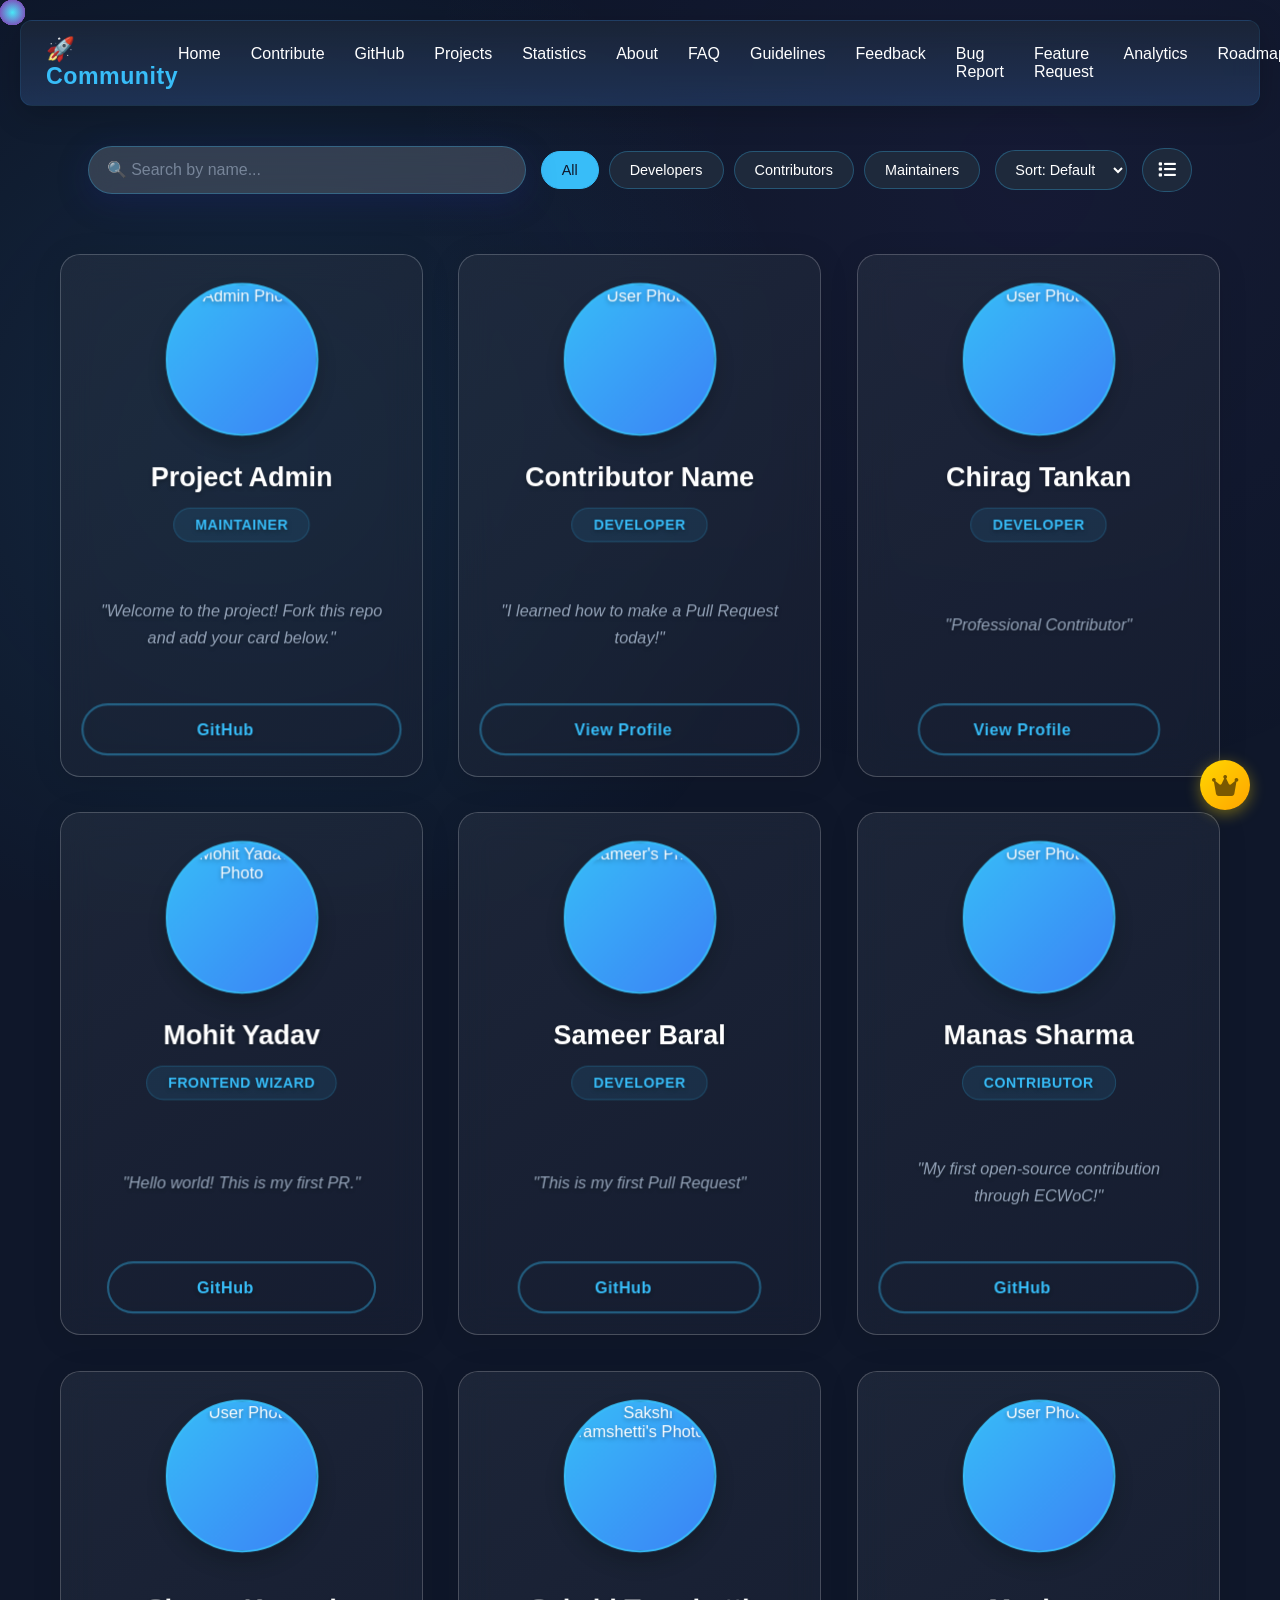
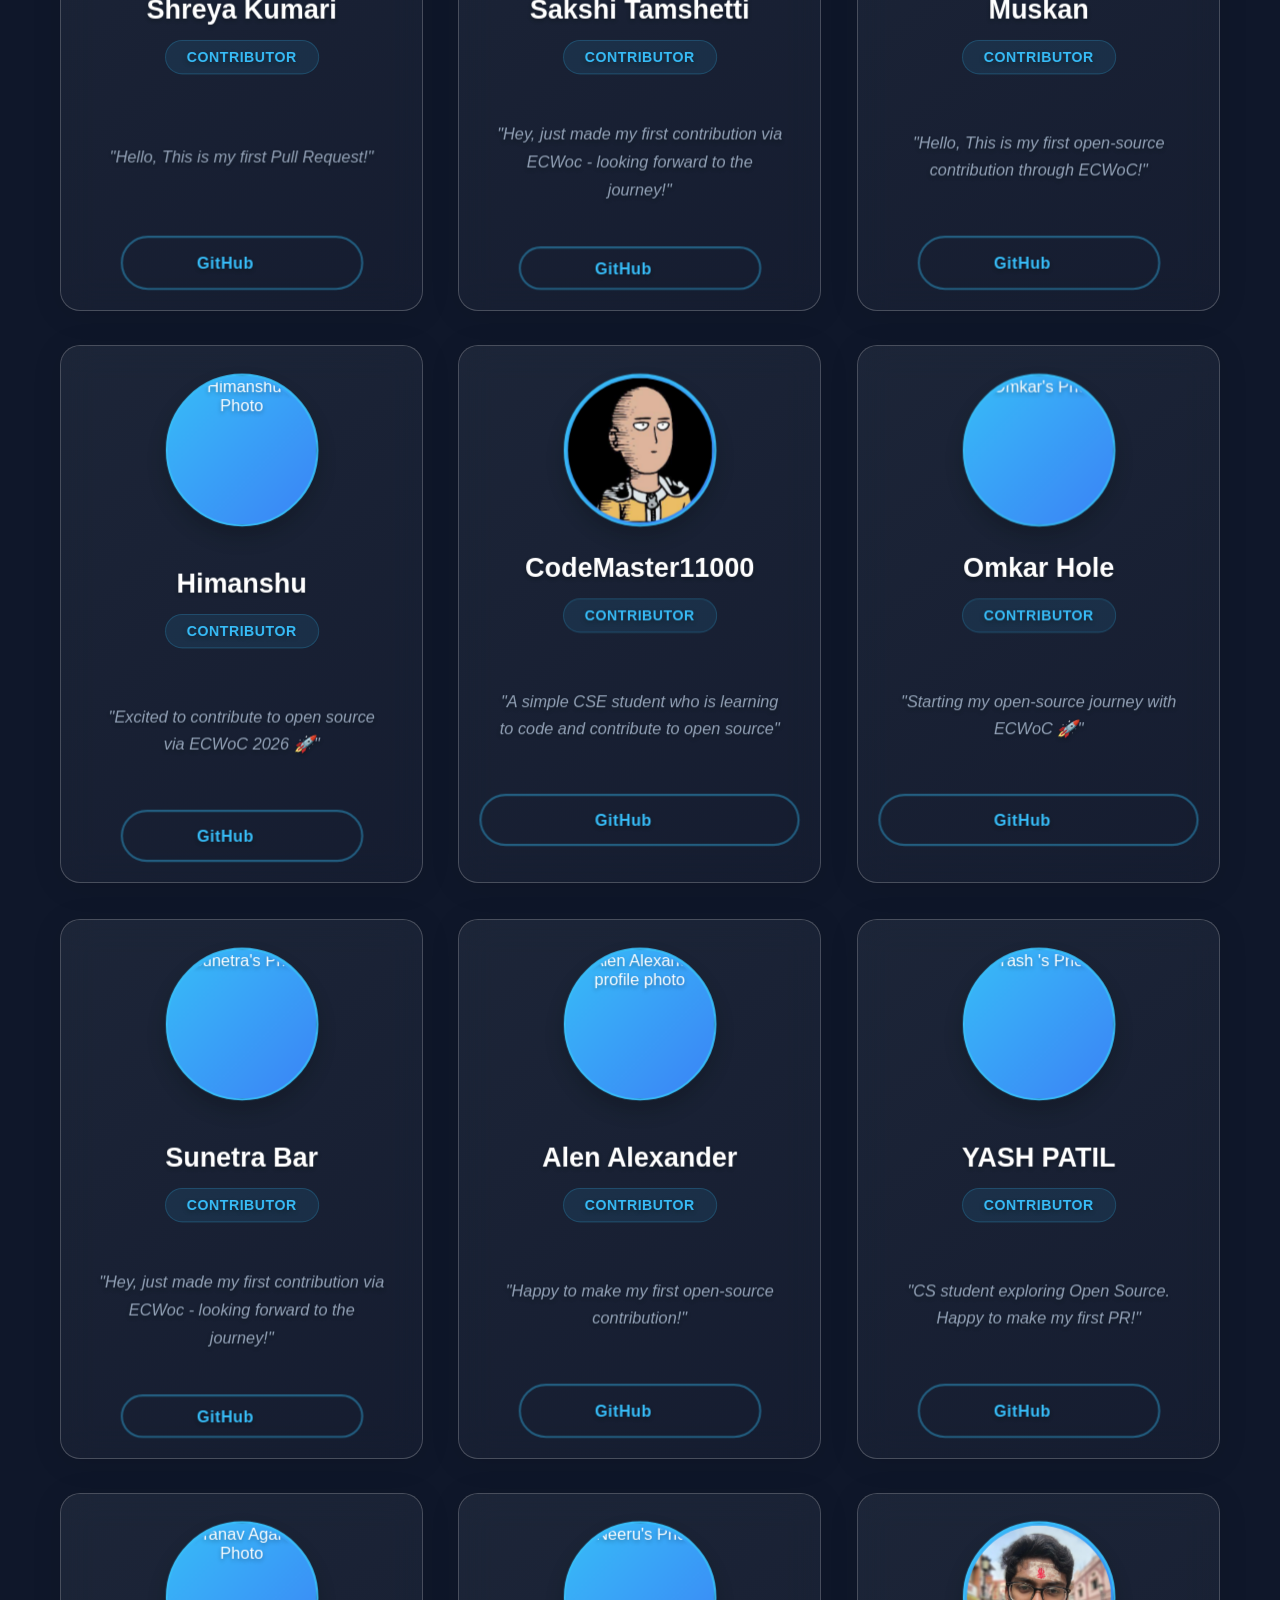
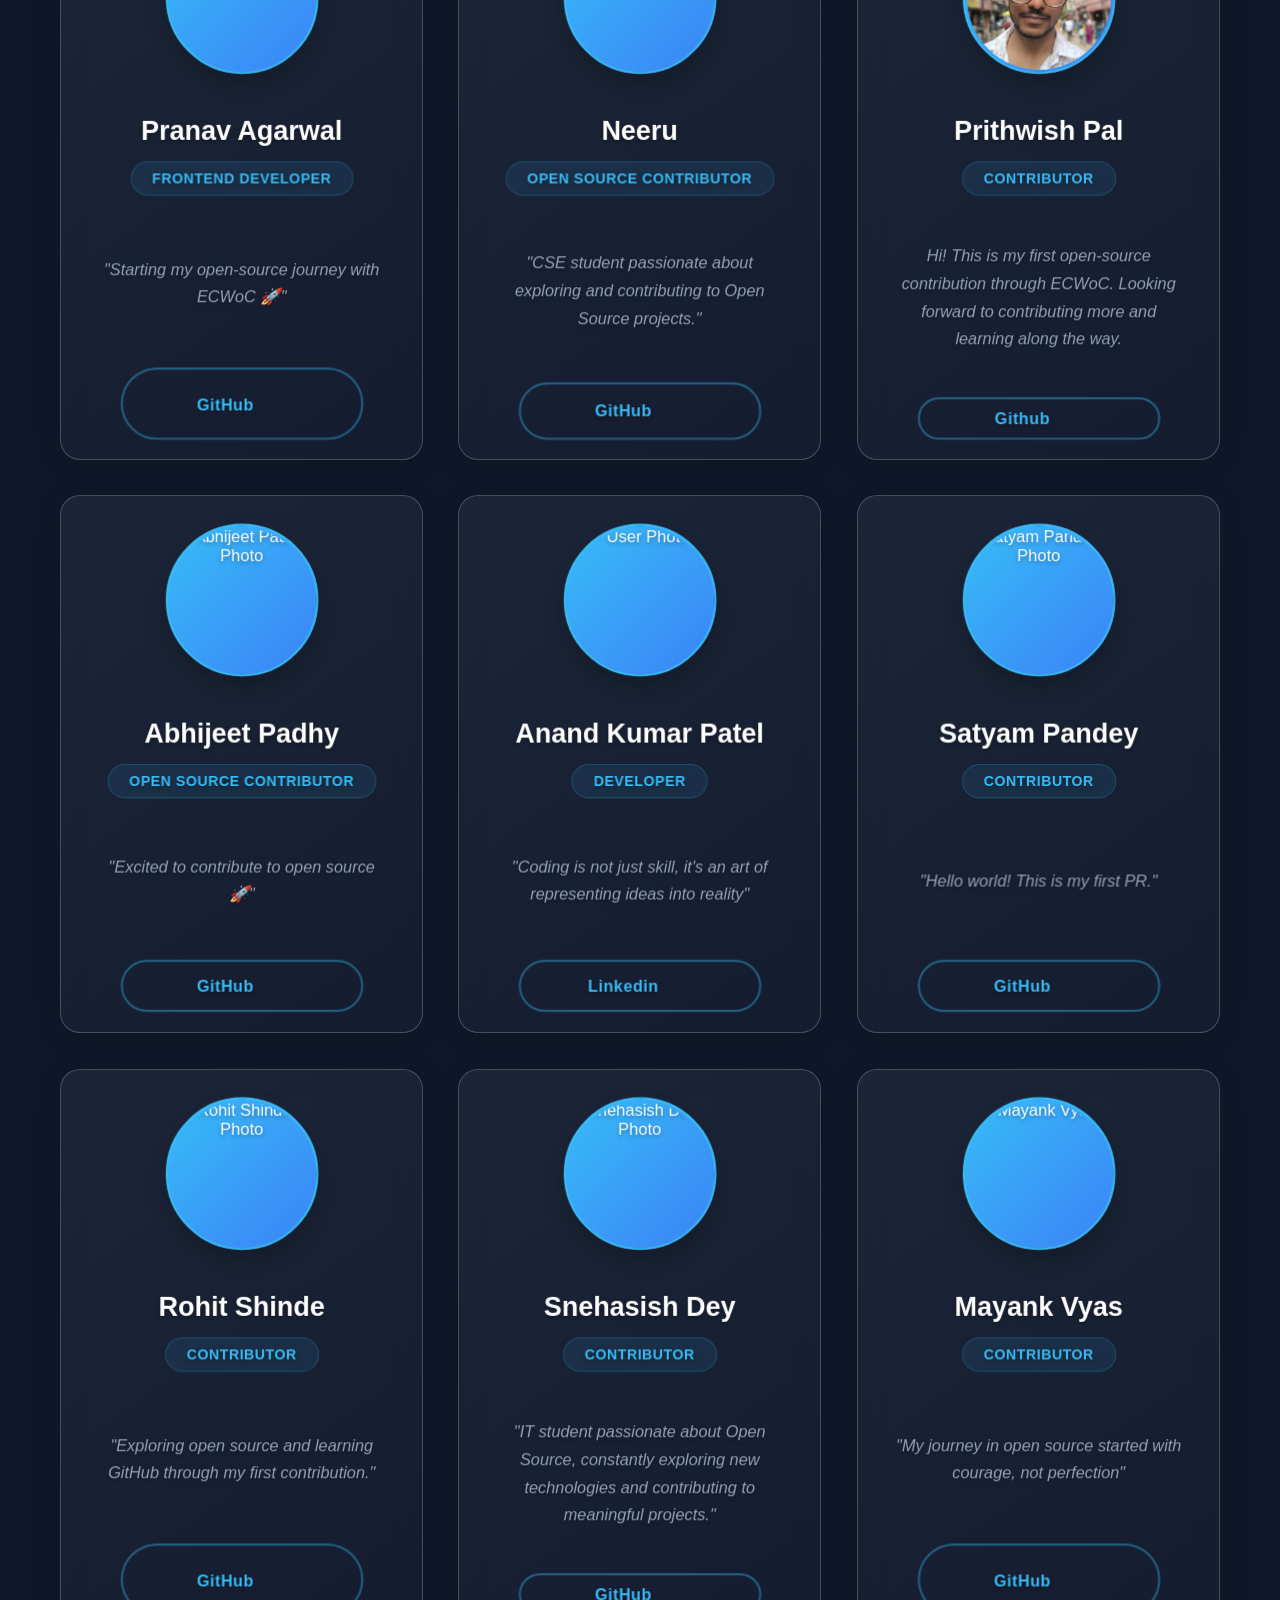
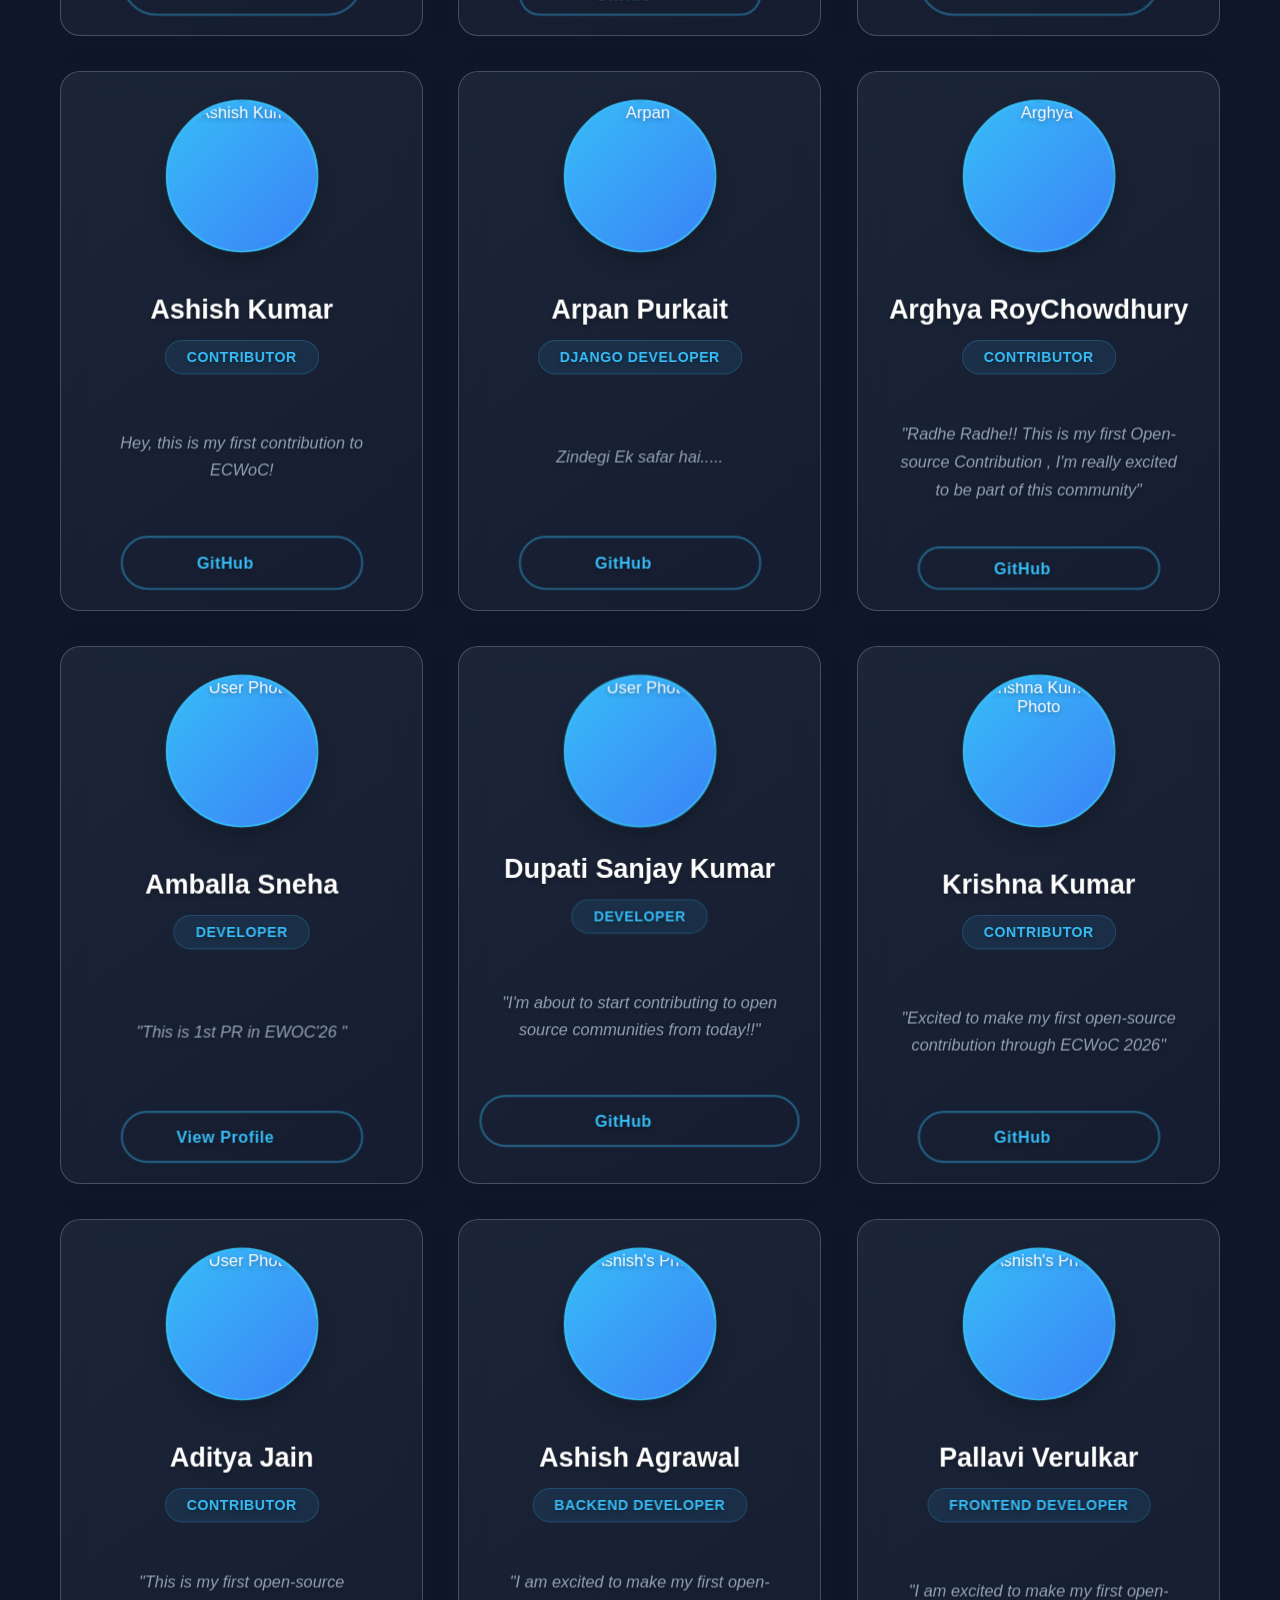
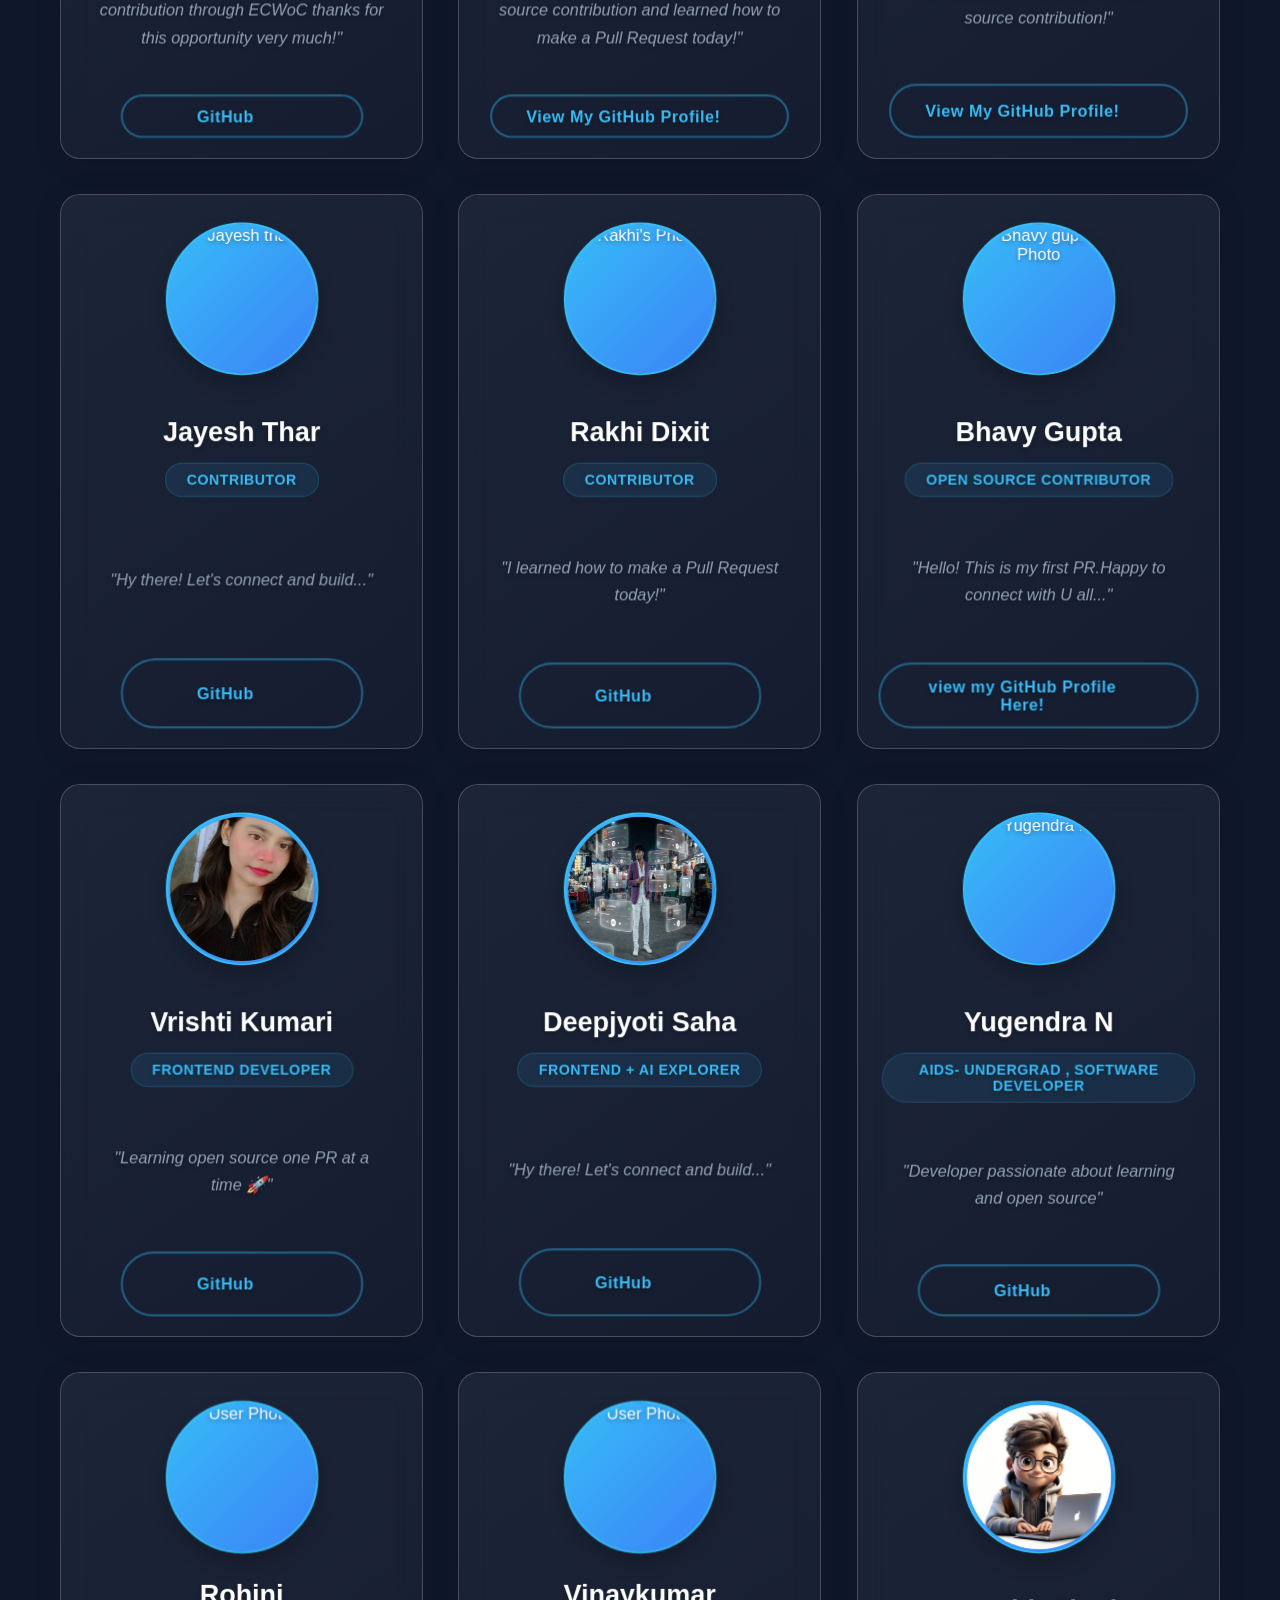
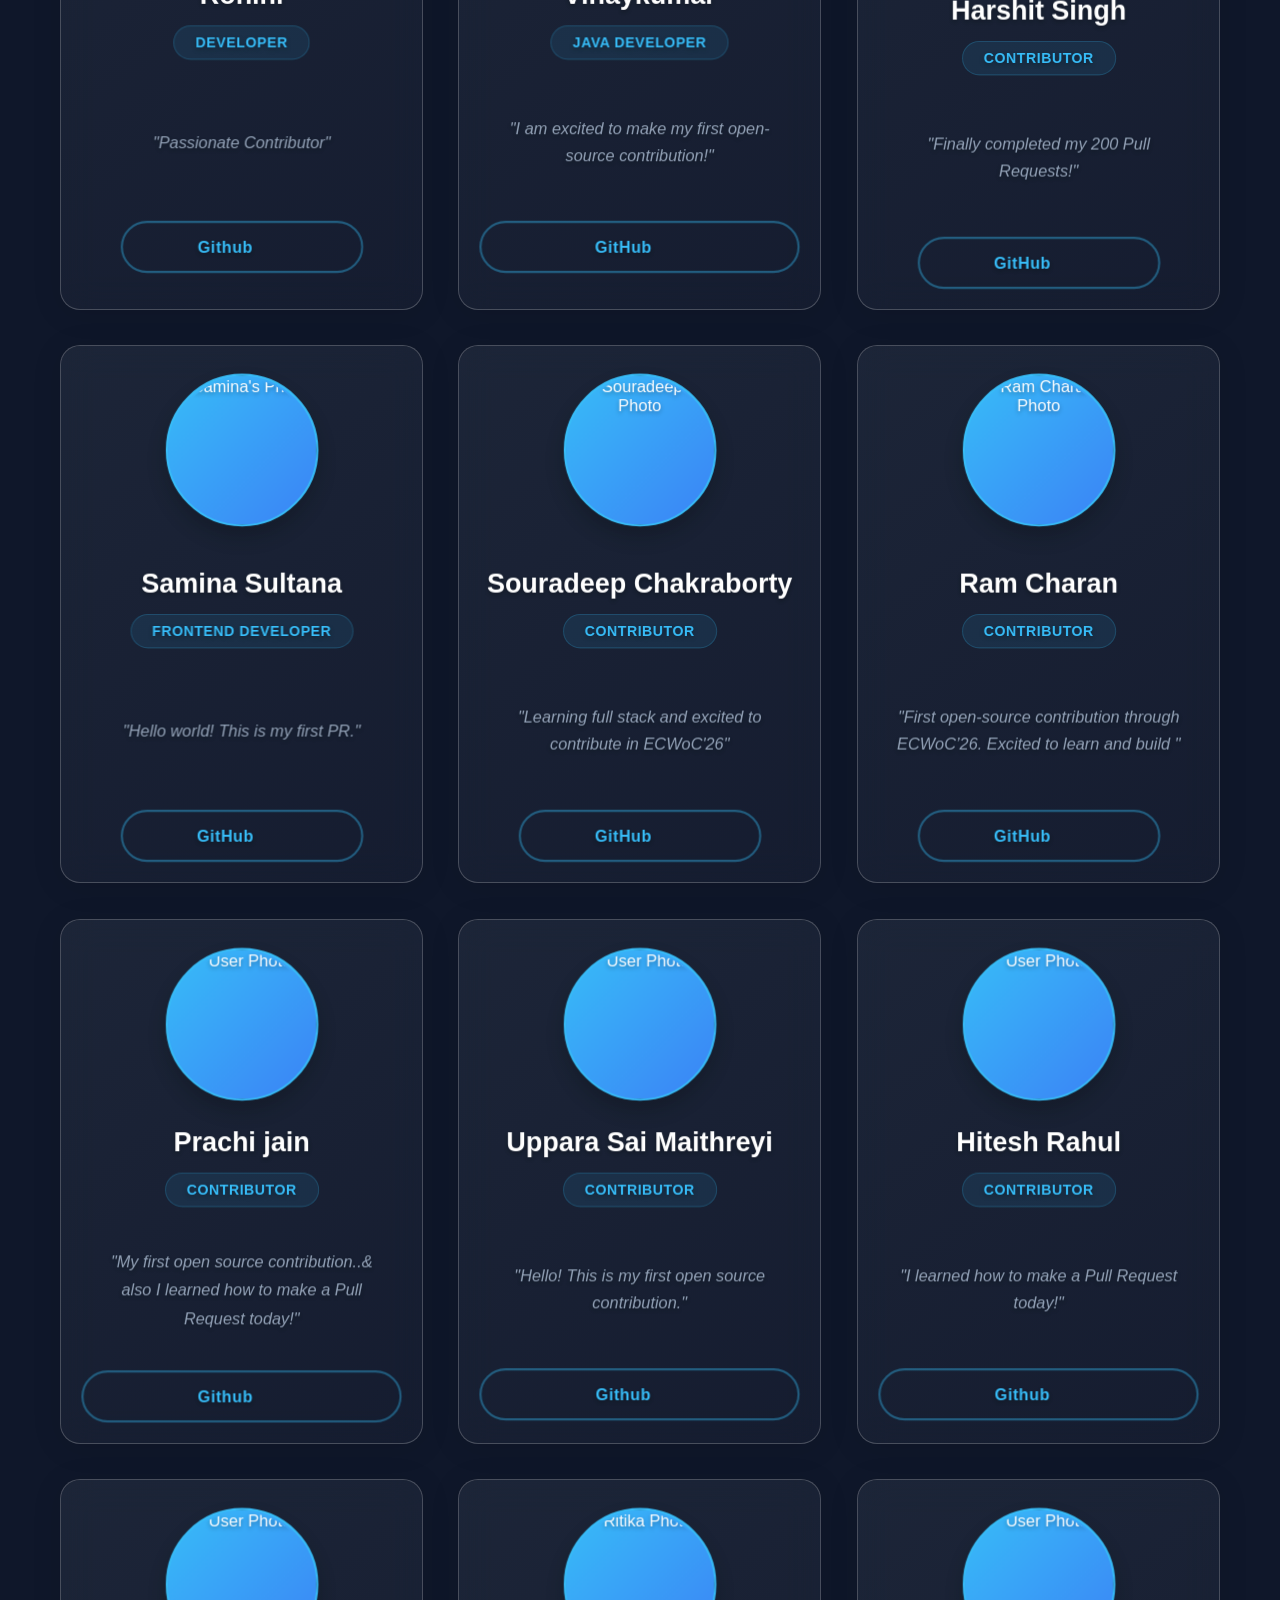
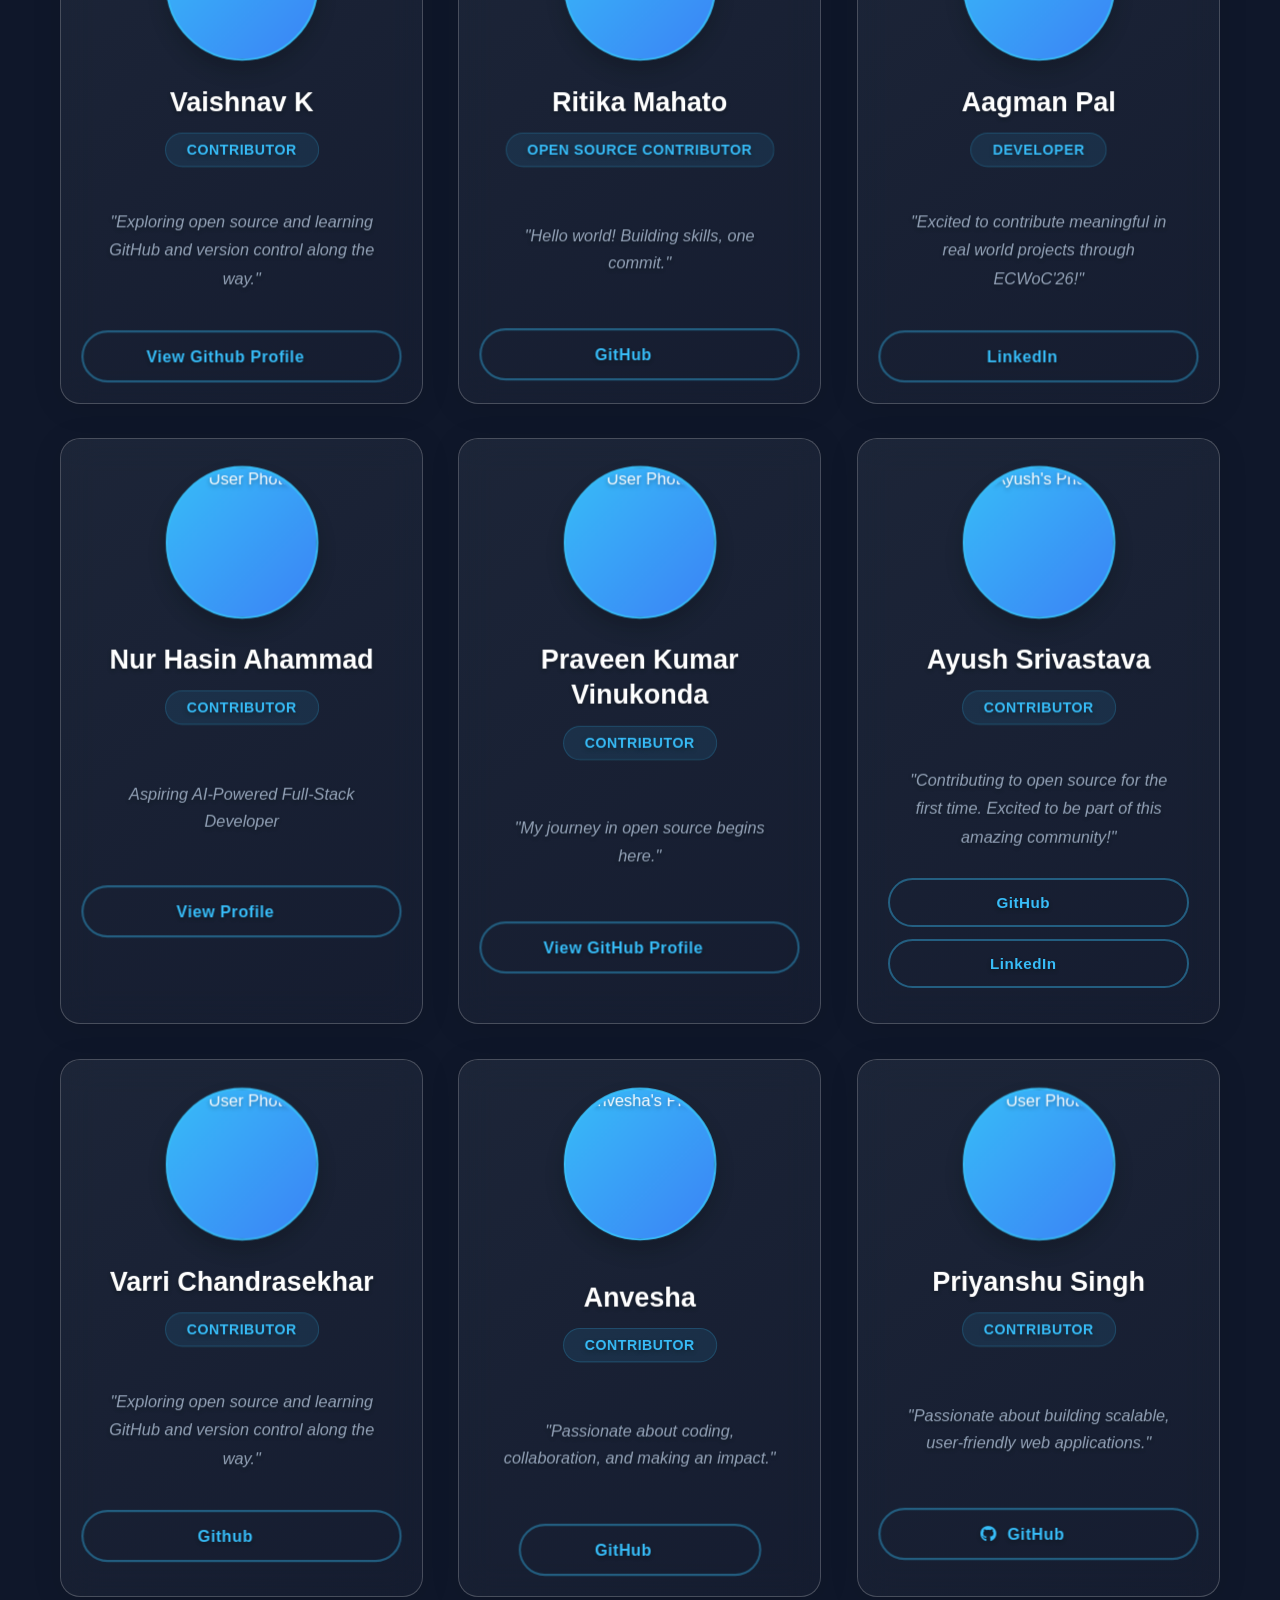
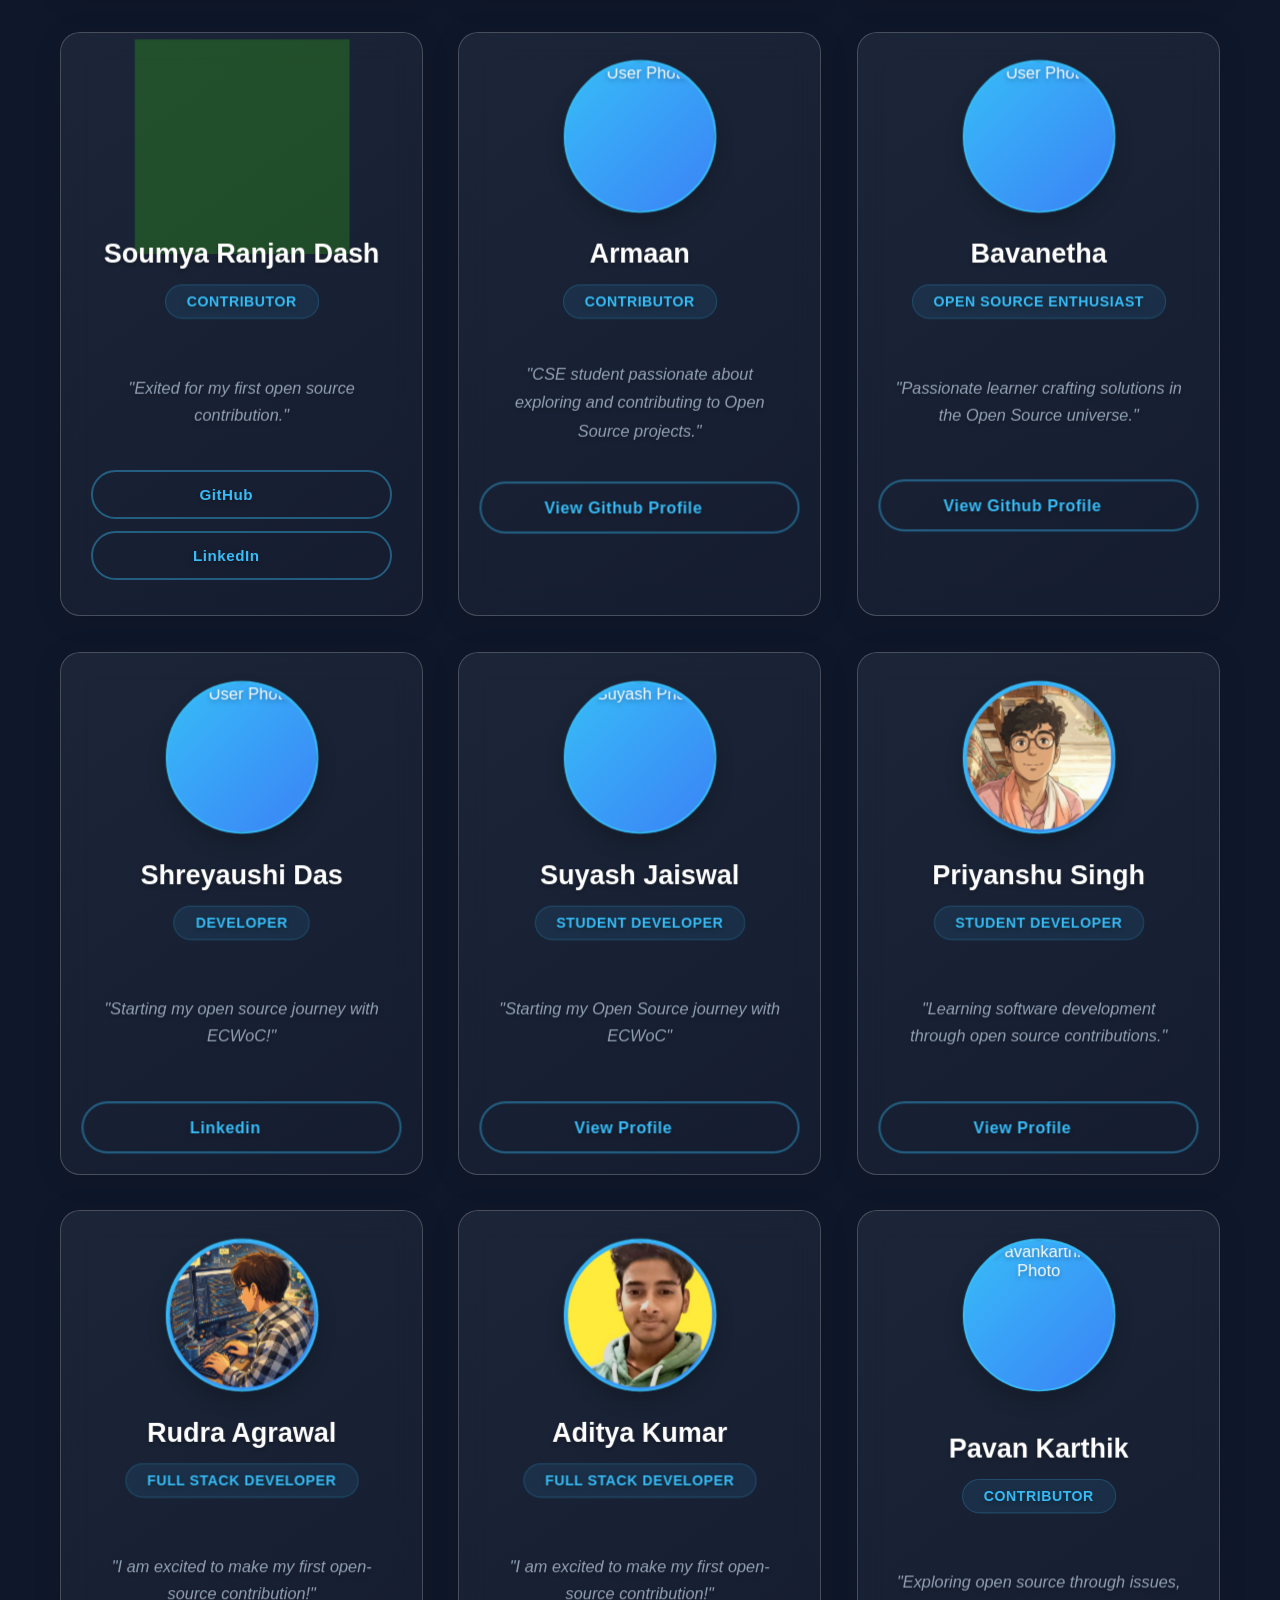
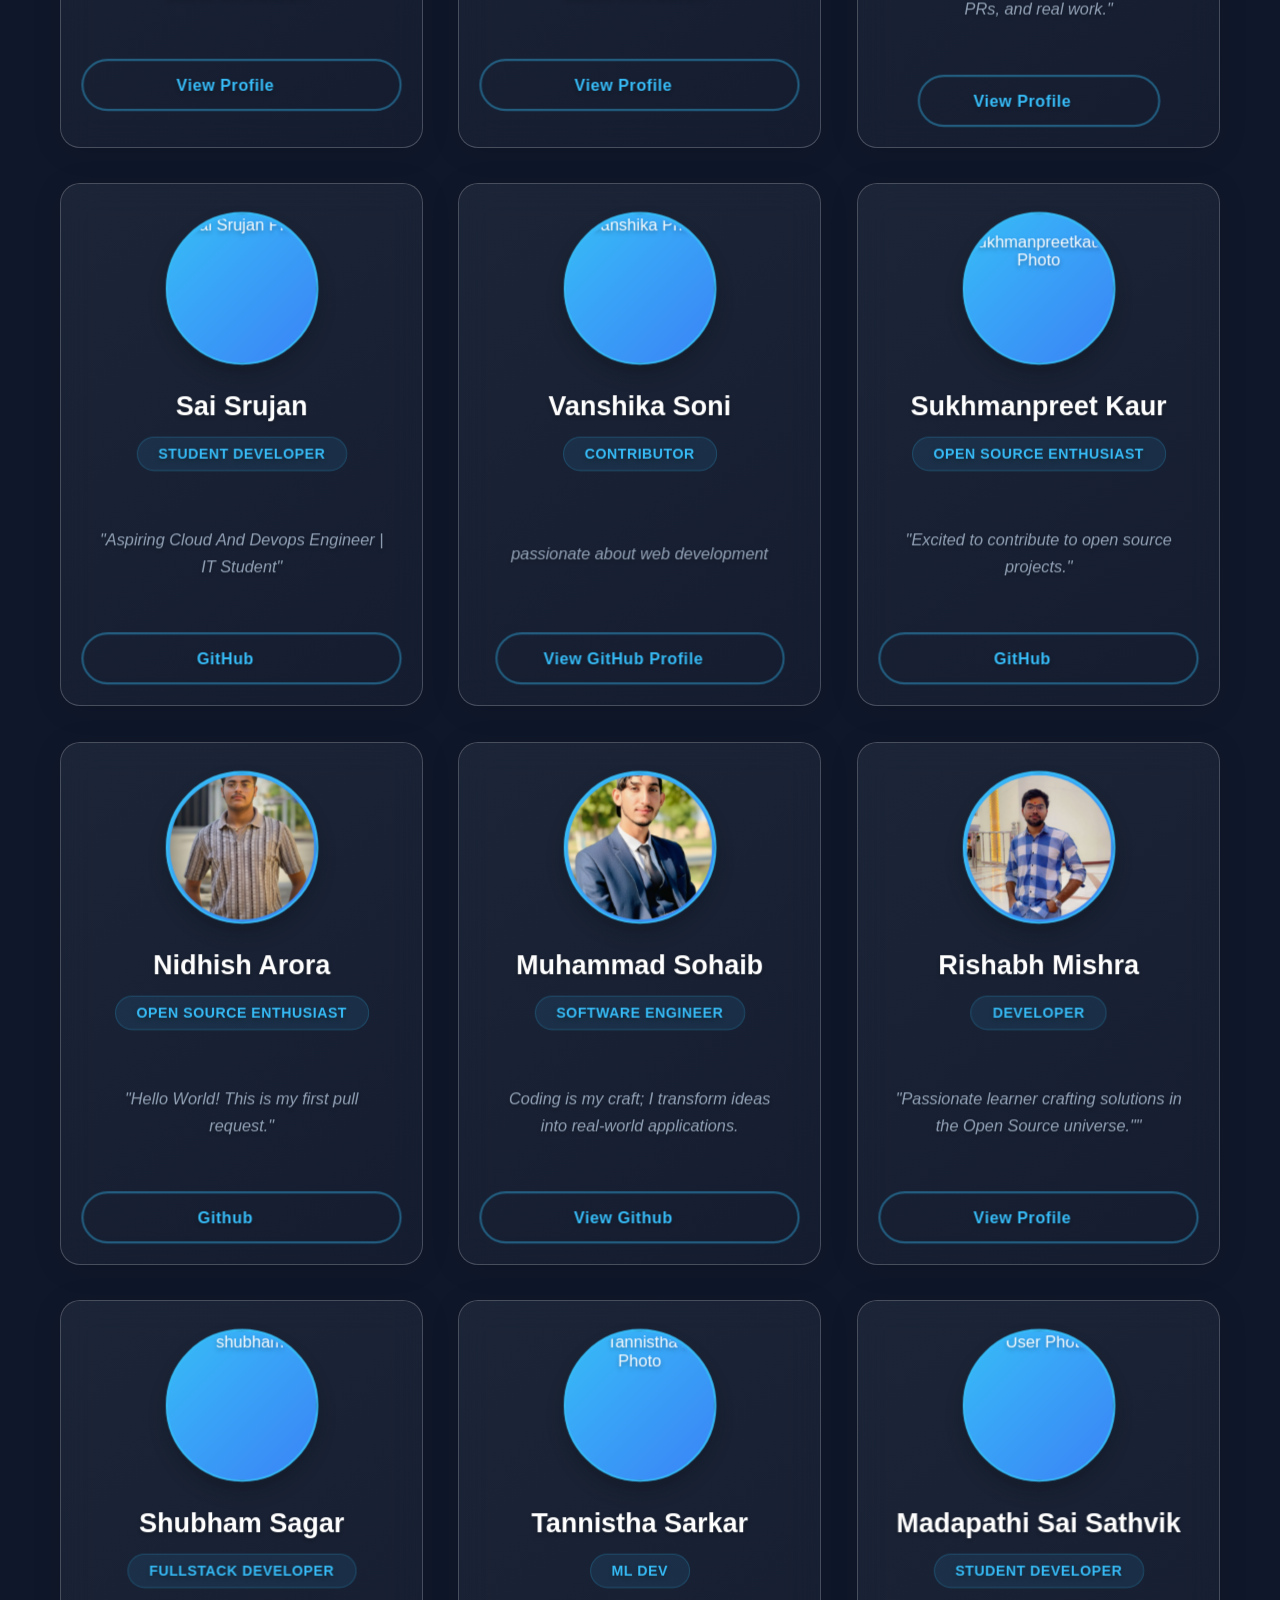
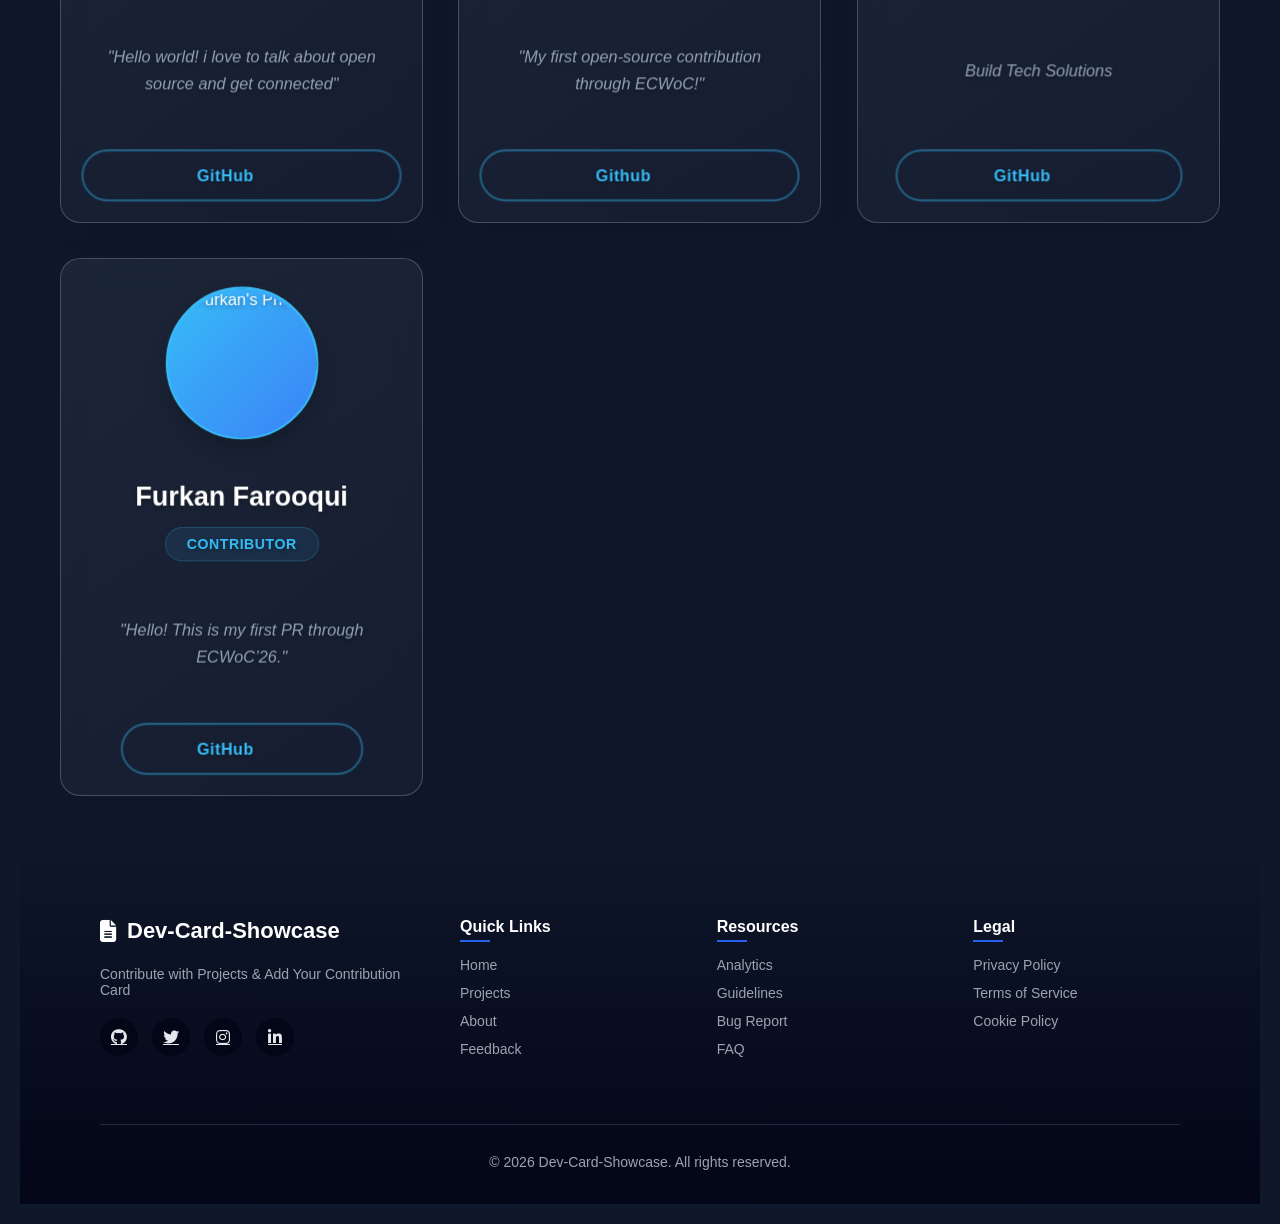
==== index.html @ 68bb19a2 "Revert "Improved card styles"" ====
<!DOCTYPE html>
<html lang="en">

<head>
    <!-- Basic HTML setup - don't change these -->
    <meta charset="UTF-8">
    <meta name="viewport" content="width=device-width, initial-scale=1.0">
    <title>Community Card Showcase</title>
    <link rel="stylesheet" href="style.css">
    <link rel="icon" type="image/png" href="Hall of Fame (1).png">
    <link rel="stylesheet" href="https://cdnjs.cloudflare.com/ajax/libs/font-awesome/6.4.0/css/all.min.css">
</head>

<body>

    <div class="circle-container">
        <div class="circle"></div>
        <div class="circle"></div>
        <div class="circle"></div>
        <div class="circle"></div>
        <div class="circle"></div>
        <div class="circle"></div>
        <div class="circle"></div>
        <div class="circle"></div>
        <div class="circle"></div>
        <div class="circle"></div>
        <div class="circle"></div>
        <div class="circle"></div>
        <div class="circle"></div>
        <div class="circle"></div>
        <div class="circle"></div>
        <div class="circle"></div>
        <div class="circle"></div>
        <div class="circle"></div>
        <div class="circle"></div>
        <div class="circle"></div>
        <div class="circle"></div>
        <div class="circle"></div>
        <div class="circle"></div>
        <div class="circle"></div>
        <div class="circle"></div>
        <div class="circle"></div>
        <div class="circle"></div>
        <div class="circle"></div>
        <div class="circle"></div>
        <div class="circle"></div>
    </div>


    
    <!-- Page Loader -->


    <!-- NAVBAR START -->
    <nav class="navbar">
        <div class="nav-logo">🚀 Community</div>

        <!-- Hamburger Icon -->
        <div class="hamburger" id="hamburger">
            <span></span>
            <span></span>
            <span></span>
        </div>

        <ul class="nav-links" id="navLinks">
            <li><a href="index.html">Home</a></li>
            <li><a href="contribute.html">Contribute</a></li>
            <li><a href="https://github.com/Jayanta2004/dev-card-showcase" target="_blank" rel="noopener">GitHub</a></li>
            <li><a href="projects.html">Projects</a></li>
            <li><a href="statistics.html">Statistics</a></li>
            <li><a href="about.html">About</a></li>
            <li><a href="faq.html">FAQ</a></li>
            <li><a href="guidelines.html">Guidelines</a></li>
            <li><a href="feedback.html">Feedback</a></li>
            <li><a href="bug-report.html">Bug Report</a></li>
            <li><a href="feature-request.html">Feature Request</a></li>
            <li><a href="analytics.html">Analytics</a></li>
            <li><a href="roadmap.html">Roadmap</a></li>
        </ul>
        <button id="themeToggle" class="theme-toggle">🌙</button>
    </nav>

    <!-- NAVBAR END -->

    <!-- 🔍 SEARCH & FILTER SECTION -->
    <section class="search-filter-container">
        <input type="text" id="searchInput" placeholder="🔍 Search by name..." onkeyup="filterCards()"
            autocomplete="off">

        <div class="filter-buttons">
            <button class="filter-btn active" onclick="filterByRole('all')">All</button>
            <button class="filter-btn" onclick="filterByRole('developer')">Developers</button>
            <button class="filter-btn" onclick="filterByRole('contributor')">Contributors</button>
            <button class="filter-btn" onclick="filterByRole('maintainer')">Maintainers</button>
        </div>

        <select id="sortSelect" class="sort-select" onchange="sortCards()">
            <option value="default">Sort: Default</option>
            <option value="az">A-Z</option>
            <option value="za">Z-A</option>
            <option value="newest">Newest First</option>
        </select>
        <button id="viewToggle" class="view-toggle-btn" aria-label="Toggle View">
            <i class="fas fa-list"></i>
        </button>

    </section>

    <!-- Container that holds all the profile cards -->
    <div class="card-container">

        <!-- ADMIN CARD - Don't modify this card -->
        <div class="card">
            <div class="card-inner">
                <img src="images/admin.jpg" alt="Admin Photo" class="card-img">
                <h2>Project Admin</h2>
                <span class="role">Maintainer</span>
                <p>"Welcome to the project! Fork this repo and add your card below."</p>
                <a href="https://github.com/Jayanta2004" class="card-btn" target="_blank" rel="noopener">GitHub</a>
            </div>
        </div>

        <!-- 👇 CONTRIBUTORS: START COPYING FROM HERE 👇 -->
        <!-- This is the TEMPLATE card - copy this entire block and paste it below -->
        <div class="card">
            <div class="card-inner">
                <img src="images/user.png" alt="User Photo" class="card-img">
                <h2>Contributor Name</h2>
                <span class="role">Developer</span>
                <p>"I learned how to make a Pull Request today!"</p>
                <a href="#" class="card-btn" target="_blank">View Profile</a>
            </div>
        </div>
        <!-- 👆 CONTRIBUTORS: END COPYING HERE 👆 -->


        <div class="card">
            <div class="card-inner">
                <img src="images/tankan.jpg" alt="User Photo" class="card-img">
                <h2>Chirag Tankan</h2>
                <span class="role">Developer</span>
                <p>"Professional Contributor"</p>
                <a href="http://github.com/ChiragTankan/" class="card-btn" target="_blank">View Profile</a>
            </div>
        </div>
        
        <div class="card">
            <div class="card-inner">
                <img src="images/mohit-yadav.jpg" alt="Mohit Yadav's Photo" class="card-img">
                <h2>Mohit Yadav</h2>
                <span class="role">Frontend Wizard</span>
                <p>"Hello world! This is my first PR."</p>
                <a href="https://github.com/19-mohityadav" class="card-btn" target="_blank">GitHub</a>
            </div>
        </div>

        <div class="card">
            <div class="card-inner">
                <img src="images/Sameer-Baral.jpg" alt="Sameer's Photo" class="card-img">
                <h2>Sameer Baral</h2>
                <span class="role">Developer</span>
                <p>"This is my first Pull Request"</p>
                <a href="https://github.com/SameerBaral" class="card-btn" target="_blank">GitHub</a>
            </div>
        </div>

        <div class="card">
            <div class="card-inner">
                <img src="images/Manas-Sharma.jpg" alt="User Photo" class="card-img">
                <h2>Manas Sharma</h2>
                <span class="role">Contributor</span>
                <p>"My first open-source contribution through ECWoC!"</p>
                <a href="https://github.com/ManasCodez" class="card-btn" target="_blank">GitHub</a>
            </div>
        </div>

        <div class="card">
            <img src="images/Shreya Kumari,.jpg" alt="User Photo" class="card-img">
            <h2>Shreya Kumari</h2>
            <span class="role">Contributor</span>
            <p>"Hello, This is my first Pull Request!"</p>
            <a href="https://github.com/Shreyyyi" class="card-btn" target="_blank">GitHub</a>
        </div>

        <div class="card">
            <img src="images/sakshi-tamshetti.jpg" alt="Sakshi Tamshetti's Photo" class="card-img">
            <h2>Sakshi Tamshetti</h2>
            <span class="role">Contributor</span>
            <p>"Hey, just made my first contribution via ECWoc - looking forward to the journey!"</p>
            <a href="https://github.com/SakshiTamshetti" class="card-btn" target="_blank">GitHub</a>
        </div>

        <div class="card">
            <img src="images/muskan.jpeg" alt="User Photo" class="card-img">
            <h2>Muskan</h2>
            <span class="role">Contributor</span>
            <p>"Hello, This is my first open-source contribution through ECWoC!"</p>
            <a href="https://github.com/squirrelk6755-ctrl" class="card-btn" target="_blank">GitHub</a>
        </div>

        <div class="card">
            <img src="images/himanshu M.jpeg" alt="Himanshu's Photo" class="card-img">
            <h2>Himanshu</h2>
            <span class="role">Contributor</span>
            <p>"Excited to contribute to open source via ECWoC 2026 🚀"</p>
            <a href="https://github.com/bugVixen-M" class="card-btn" target="_blank">GitHub</a>
        </div>
        <div class="card">
            <div class="card-inner">
                <img src="images/Codemaster11000.jpg" alt="User Photo" class="card-img">
                <h2>CodeMaster11000</h2>
                <span class="role">Contributor</span>
                <p>"A simple CSE student who is learning to code and contribute to open source"</p>
                <a href="https://github.com/CodeMaster11000" class="card-btn" target="_blank">GitHub</a>
            </div>
        </div>

        <div class="card">
            <div class="card-inner">
                <img src="images/user.png" alt="Omkar's Photo" class="card-img">
                <h2>Omkar Hole</h2>
                <span class="role">Contributor</span>
                <p>"Starting my open-source journey with ECWoC 🚀"</p>
                <a href="https://github.com/omkarhole" class="card-btn" target="_blank">GitHub</a>
            </div>
        </div>

        <div class="card">
            <img src="images/Sunetra-Bar.jpg" alt="Sunetra's Photo" class="card-img">
            <h2>Sunetra Bar</h2>
            <span class="role">Contributor</span>
            <p>"Hey, just made my first contribution via ECWoc - looking forward to the journey!"</p>
            <a href="https://github.com/Bar-7150" class="card-btn" target="_blank">GitHub</a>
        </div>

        <div class="card">
            <img src="images/alenalex-009.jpg" alt="Alen Alexander profile photo" class="card-img">
            <h2>Alen Alexander</h2>
            <span class="role">Contributor</span>
            <p>"Happy to make my first open-source contribution!"</p>
            <a href="https://github.com/alenalex-009" class="card-btn" target="_blank">GitHub</a>
        </div>

        <div class="card">
            <img src="images/yash12991.jpg" alt="Yash 's Photo" class="card-img">
            <h2>YASH PATIL</h2>
            <span class="role">Contributor</span>
            <p>"CS student exploring Open Source. Happy to make my first PR!"</p>
            <a href="https://github.com/yash12991" class="card-btn" target="_blank">GitHub</a>
        </div>

        <div class="card">
            <img src="images/agarwalpranav0711.jpg" alt="Pranav Agarwal Photo" class="card-img">
            <h2>Pranav Agarwal</h2>
            <span class="role">Frontend Developer</span>
            <p>"Starting my open-source journey with ECWoC 🚀"</p>
            <a href="https://github.com/agarwalpranav0711" class="card-btn" target="_blank">GitHub</a>
        </div>

        <div class="card">
            <img src="images/NEERU.jpeg" alt="Neeru's Photo" class="card-img">
            <h2>Neeru</h2>
            <span class="role">Open Source Contributor</span>
            <p>"CSE student passionate about exploring and contributing to Open Source projects."</p>
            <a href="https://github.com/neeru24" class="card-btn" target="_blank">GitHub</a>
        </div>
        
        <div class="card prithwish-custom-style">
            <img src="images/Prithwish2025.jpg" alt="Prithwish's Photo" class="card-img">
            <h2>Prithwish Pal</h2>
            <span class="role">Contributor</span>
            <p>Hi! This is my first open-source contribution through ECWoC. Looking forward to contributing more and
                learning along the way.</p>
            <a href="https://github.com/Prithwish2025" class="card-btn" target="_blank">Github</a>
        </div>

        <div class="card">
            <img src="images/abhijeet.jpg" alt="Abhijeet Padhy Photo" class="card-img">
            <h2>Abhijeet Padhy</h2>
            <span class="role">Open Source Contributor</span>
            <p>"Excited to contribute to open source🚀"</p>
            <a href="https://github.com/Abhijeet-980" class="card-btn" target="_blank">GitHub</a>
        </div>

        <div class="card">
            <img src="images/ubanand36.jpg" alt="User Photo" class="card-img">
            <h2>Anand Kumar Patel</h2>
            <span class="role">Developer</span>
            <p>"Coding is not just skill, it's an art of representing ideas into reality"</p>
            <a href="https://www.linkedin.com/in/anand-kumar-patel-ba9607371/" class="card-btn"
                target="_blank">Linkedin</a>
        </div>

        <div class="card">
            <img src="images/satyam-pandey.png" alt="Satyam Pandey's Photo" class="card-img">
            <h2>Satyam Pandey</h2>
            <span class="role">Contributor</span>
            <p>"Hello world! This is my first PR."</p>
            <a href="https://github.com/satyam-pandey" class="card-btn" target="_blank">GitHub</a>
        </div>

        <div class="card">
            <img src="images/rohitshinde-tech.jpg" alt="Rohit Shinde's Photo" class="card-img">
            <h2>Rohit Shinde</h2>
            <span class="role">Contributor</span>
            <p>"Exploring open source and learning GitHub through my first contribution."</p>
            <a href="https://github.com/rohitshinde-tech" class="card-btn" target="_blank">GitHub</a>
        </div>
        <div class="card">
            <img src="images/Snehasish-tech.jpeg" alt="Snehasish Dey's Photo" class="card-img">
            <h2>Snehasish Dey</h2>
            <span class="role">Contributor</span>
            <p>"IT student passionate about Open Source, constantly exploring new technologies and contributing to
                meaningful projects."</p>
            <a href="https://github.com/Snehasish-tech" class="card-btn" target="_blank">GitHub</a>
        </div>

        <div class="card">
            <img src="images/mayank.png" alt="Mayank Vyas" class="card-img">
            <h2>Mayank Vyas</h2>
            <span class="role">Contributor</span>
            <p>"My journey in open source started with courage, not perfection"</p>
            <a href="https://github.com/mayankvya" class="card-btn" target="_blank">GitHub</a>
        </div>

        <div class="card">
            <img src="images/whoashish115.png" alt="Ashish Kumar" class="card-img">
            <h2>Ashish Kumar</h2>
            <span class="role">Contributor</span>
            <p>Hey, this is my first contribution to ECWoC!</p>
            <a href="https://github.com/whoashish115" class="card-btn" target="_blank">GitHub</a>
        </div>

        <div class="card">
            <img src="images/arpan.jpg" alt="Arpan" class="card-img">
            <h2>Arpan Purkait</h2>
            <span class="role">Django Developer</span>
            <p>Zindegi Ek safar hai.....</p>
            <a href="https://github.com/arpanpurkait" class="card-btn" target="_blank">GitHub</a>
        </div>

        <div class="card">
            <img src="images/roychowdhury-arghya.png" alt="Arghya" class="card-img">
            <h2>Arghya RoyChowdhury</h2>
            <span class="role">Contributor</span>
            <p>"Radhe Radhe!! This is my first Open-source Contribution , I'm really excited to be part of this
                community"</p>
            <a href="https://github.com/roychowdhury-arghya" class="card-btn" target="_blank">GitHub</a>
        </div>

        <div class="card">
            <img src="images/Sneha-Amballa.jpeg" alt="User Photo" class="card-img">
            <h2>Amballa Sneha</h2>
            <span class="role">Developer</span>
            <p>"This is 1st PR in EWOC'26 "</p>
            <a href="https://github.com/Sneha-Amballa" class="card-btn" target="_blank">View Profile</a>
        </div>

        <div class="card">
            <div class="card-inner">
                <img src="images/SanjayKumar.jpg" alt="User Photo" class="card-img">
                <h2>Dupati Sanjay Kumar</h2>
                <span class="role">Developer</span>
                <p>"I'm about to start contributing to open source communities from today!!"</p>
                <a href="https://github.com/Sanju562586" class="card-btn" target="_blank">GitHub</a>
            </div>
        </div>

        <div class="card">
            <img src="images/krishnx21.jpg" alt="Krishna Kumar's Photo" class="card-img">
            <h2>Krishna Kumar</h2>
            <span class="role">Contributor</span>
            <p>"Excited to make my first open-source contribution through ECWoC 2026"</p>
            <a href="https://github.com/krishnx21" class="card-btn" target="_blank">GitHub</a>
        </div>

        <div class="card">
            <img src="images/Aditya-Jain.jpg" alt="User Photo" class="card-img">
            <h2>Aditya Jain</h2>
            <span class="role">Contributor</span>
            <p>"This is my first open-source contribution through ECWoC thanks for this opportunity very much!"</p>
            <a href="https://github.com/aditya2006magic" class="card-btn" target="_blank">GitHub</a>
        </div>

        <div class="card">
            <img src="images/Ashish-Agrawal.png" alt="Ashish's Photo" class="card-img">
            <h2>Ashish Agrawal</h2>
            <span class="role">Backend Developer</span>
            <p>"I am excited to make my first open-source contribution and learned how to make a Pull Request today!"
            </p>
            <a href="https://github.com/ashishagrawalcode" class="card-btn" target="_blank">View My GitHub Profile!</a>
        </div>

        <div class="card">
            <img src="images/Pallavi.jpg" alt="Ashish's Photo" class="card-img">
            <h2>Pallavi Verulkar</h2>
            <span class="role">frontend developer</span>
            <p>"I am excited to make my first open-source contribution!"</p>
            <a href="https://github.com/Pallavi960" class="card-btn" target="_blank">View My GitHub Profile!</a>
        </div>

        <div class="card">
            <img src="images/user.png" alt="Jayesh thar" class="card-img">
            <h2>Jayesh Thar</h2>
            <span class="role">Contributor</span>
            <p>"Hy there! Let's connect and build..."</p>
            <a href="https://github.com/jayesh-thar" class="card-btn" target="_blank">GitHub</a>
        </div>

        <div class="card">
            <img src="images/rakhi-dixit.png" alt=" Rakhi's Photo" class="card-img">
            <h2>Rakhi Dixit</h2>
            <span class="role">Contributor</span>
            <p>"I learned how to make a Pull Request today!"</p>
            <a href="https://github.com/Rakhi-Dixit03" class="card-btn" target="_blank">GitHub</a>
        </div>

        <div class="card">
            <img src="images/Bhavy-doe.jpeg" alt="Bhavy gupta Photo" class="card-img">
            <h2>Bhavy Gupta</h2>
            <span class="role">Open Source Contributor</span>
            <p>"Hello! This is my first PR.Happy to connect with U all..."</p>
            <a href="https://github.com/BhavyGupta12911" class="card-btn" target="_blank">view my GitHub Profile
                Here!</a>
        </div>

        <div class="card">
            <img src="images/Vrishti-vibes.jpg" alt="Vrishti Kumari" class="card-img">
            <h2>Vrishti Kumari</h2>
            <span class="role">Frontend Developer</span>
            <p>"Learning open source one PR at a time 🚀"</p>
            <a href="https://github.com/Vrishti-vibes" class="card-btn" target="_blank">GitHub</a>
        </div>

        <div class="card">
            <img src="images/Deepjyoti-coder.jpg" alt="Deepjyoti's Photo" class="card-img">
            <h2>Deepjyoti Saha</h2>
            <span class="role">Frontend + AI Explorer</span>
            <p>"Hy there! Let's connect and build..."</p>
            <a href="https://github.com/deepjyoti-coder" class="card-btn" target="_blank">GitHub</a>
        </div>

        <div class="card">
            <img src="images/Yugendra-N.jpg" alt="Yugendra N" class="card-img">
            <h2>Yugendra N</h2>
            <span class="role">AIDS- Undergrad , Software Developer</span>
            <p>"Developer passionate about learning and open source"</p>
            <a href="https://github.com/Yugenjr" class="card-btn" target="_blank">GitHub</a>
        </div>

        <div class="card">
            <div class="card-inner">
                <img src="images/user.png" alt="User Photo" class="card-img">
                <h2>Rohini</h2>
                <span class="role">Developer</span>
                <p>"Passionate Contributor"</p>
                <a href="https://github.com/Rohinibadyal" class="card-btn" target="_blank">Github</a>
            </div>
        </div>

        <div class="card">
            <div class="card-inner">
                <img src="images/Vinaykumar.jpg" alt="User Photo" class="card-img">
                <h2>Vinaykumar</h2>
                <span class="role">Java Developer</span>
                <p>"I am excited to make my first open-source contribution!"</p>
                <a href="https://github.com/vinay-554" class="card-btn" target="_blank">GitHub</a>
            </div>
        </div>

        <div class="card">
            <img src="images/Harshit.jpg" alt="User Photo" class="card-img">
            <h2>Harshit Singh</h2>
            <span class="role">Contributor</span>
            <p>"Finally completed my 200 Pull Requests!"</p>
            <a href="https://github.com/harshitSingh1" class="card-btn" target="_blank">GitHub</a>
        </div>

        <div class="card">
            <img src="images/Samina2005.jpg" alt="Samina's Photo" class="card-img">
            <h2>Samina Sultana</h2>
            <span class="role">Frontend Developer</span>
            <p>"Hello world! This is my first PR."</p>
            <a href="https://github.com/Samina2005" class="card-btn" target="_blank">GitHub</a>
        </div>
            <div class="card">
            <img src="images/Souradeep858.png" alt="Souradeep's Photo" class="card-img">
            <h2>Souradeep Chakraborty</h2>
            <span class="role">Contributor</span>
            <p>"Learning full stack and excited to contribute in ECWoC'26"</p>
            <a href="https://github.com/Souradeep858" class="card-btn" target="_blank">GitHub</a>
        </div>

        <div class="card">
            <img src="images/user.png" alt="Ram Charan Photo" class="card-img">
            <h2>Ram Charan</h2>
            <span class="role">Contributor</span>
            <p>"First open-source contribution through ECWoC’26. Excited to learn and build "</p>
            <a href="https://github.com/print-ramcharan" class="card-btn" target="_blank">GitHub</a>
        </div>

        <div class="card">
            <div class="card-inner">
                <img src="images/prachijainn24.jpg" alt="User Photo" class="card-img">
                <h2>Prachi jain</h2>
                <span class="role">Contributor</span>
                <p>"My first open source contribution..& also I learned how to make a Pull Request today!"</p>
                <a href="http://github.com/prachijainn24/" class="card-btn" target="_blank">Github</a>
            </div>
        </div>

        <div class="card">
            <div class="card-inner">
                <img src="images/Sai-maithri.jpg" alt="User Photo" class="card-img">
                <h2>Uppara Sai Maithreyi</h2>
                <span class="role">Contributor</span>
                <p>"Hello! This is my first open source contribution."</p>
                <a href="https://github.com/Sai-maithri" class="card-btn" target="_blank">Github</a>
            </div>
        </div>

        <div class="card">
            <div class="card-inner">
                <img src="images/HiteshRahul27.jpg" alt="User Photo" class="card-img">
                <h2>Hitesh Rahul</h2>
                <span class="role">Contributor</span>
                <p>"I learned how to make a Pull Request today!"</p>
                <a href="https://github.com/HiteshRahul27" class="card-btn" target="_blank">Github</a>
            </div>
        </div>

        <div class="card">
            <div class="card-inner">
                <img src="images/Vaishnav-K-12.jpg" alt="User Photo" class="card-img">
                <h2>Vaishnav K</h2>
                <span class="role">Contributor</span>
                <p>"Exploring open source and learning GitHub and version control along the way."</p>
                <a href="https://github.com/Vaishnav-K-12" class="card-btn" target="_blank">View Github Profile</a>
            </div>
        </div>
          
        <div class="card">
            <div class="card-inner">
                <img src="images/ritika-mahato.png" alt="Ritika Photo" class="card-img">
                <h2>Ritika Mahato</h2>
                <span class="role">Open Source Contributor</span>
                <p>"Hello world! Building skills, one commit."</p>
               <a href="https://github.com/ritikamahato924" class="card-btn" target="_blank">GitHub</a>
            </div>
        </div>

        <div class="card">
            <div class="card-inner">
                <img src="images/aagmanpal.png" alt="User Photo" class="card-img">
                <h2>Aagman Pal</h2>
                <span class="role">Developer</span>
                <p>"Excited to contribute meaningful in real world projects through ECWoC'26!"</p>
                <a href="https://www.linkedin.com/in/aagman-pal/" class="card-btn" target="_blank">LinkedIn</a>
            </div>
        </div>

        <div class="card">
            <div class="card-inner">
                <img src="images/nur-hasin.jpg" alt="User Photo" class="card-img">
                <h2>Nur Hasin Ahammad</h2>
                <span class="role">Contributor</span>
                <p>Aspiring AI-Powered Full-Stack Developer</p>
                <a href="http://github.com/nur-hasin/" class="card-btn" target="_blank">View Profile</a>
            </div>
        </div>
        
        <div class="card">
            <div class="card-inner">
                <img src="images/Prvkmr-Daddy-21.jpg" alt="User Photo" class="card-img">
                <h2>Praveen Kumar Vinukonda</h2>
                <span class="role">Contributor</span>
                <p>"My journey in open source begins here."</p>
                <a href="https://github.com/Prvkmr-Daddy-21" class="card-btn" target="_blank">View GitHub Profile</a>
            </div>
        </div>
      
        <div class="card ayush-custom-style">
            <div class="card-inner">
                <img src="images/Ayush proff.jpeg" alt="Ayush's Photo" class="card-img">
                <h2>Ayush Srivastava</h2>
                <span class="role">Contributor</span>
                <p>"Contributing to open source for the first time. Excited to be part of this amazing community!"</p>
                <div class="card-buttons">
                    <a href="https://github.com/ayusshs16" class="card-btn" target="_blank">GitHub</a>
                    <a href="https://www.linkedin.com/in/ayusshsrivastava16/" class="card-btn" target="_blank">LinkedIn</a>
                </div>
            </div>
        </div>

        <div class="card">
            <div class="card-inner">
                <img src="images/Chandrasekhar-5.jpg" alt="User Photo" class="card-img">
                <h2>Varri Chandrasekhar</h2>
                <span class="role">COntributor</span>
                <p>"Exploring open source and learning GitHub and version control along the way."</p>
                <a href="https://github.com/Chandrasekhar-5" class="card-btn" target="_blank">Github</a>
            </div>
        </div>

        <div class="card">
            <img src="images/Anvesha.png" alt="Anvesha's Photo" class="card-img">
            <h2>Anvesha</h2>
            <span class="role">Contributor</span>
            <p>"Passionate about coding, collaboration, and making an impact."</p>
            <a href="https://github.com/anvi-sha675" class="card-btn" target="_blank">GitHub</a>
        </div>

        <div class="card">
            <div class="card-inner">
                <img src="images/Priyanshu.jpg" alt="User Photo" class="card-img">
                <h2>Priyanshu Singh</h2>
                <span class="role">Contributor</span>
                <p>"Passionate about building scalable, user-friendly web applications."</p>
                <a href="https://github.com/PriyanshuSingh00-hub" class="card-btn" target="_blank">
                      <i class="fab fa-github"></i> GitHub
                </a>
            </div>
        </div>

        <div class="card SRDash2003-custom-style">
            <div class="card-inner">
                <img src="images/SRdash2003.jpg" alt="Soumya's Photo" class="scard-img">
                <h2>Soumya Ranjan Dash</h2>
                <span class="role">Contributor</span>
                <p>"Exited for my first open source contribution."</p>
                <div class="card-buttons">
                    <a href="https://github.com/SRdash2003" class="card-btn" target="_blank">GitHub</a>
                    <a href="https://www.linkedin.com/in/soumya-ranjan-dash-01b4b02a8" class="card-btn" target="_blank">LinkedIn</a>
                </div>
            </div>
        </div>

        <div class="card">
            <div class="card-inner">
                <img src="images/user.png" alt="User Photo" class="card-img">
                <h2>Armaan</h2>
                <span class="role">Contributor</span>
                <p>"CSE student passionate about exploring and contributing to Open Source projects."</p>
                <a href="https://github.com/iarmaanx" class="card-btn" target="_blank">View Github Profile</a>
            </div>
        </div>

        <div class="card">
            <div class="card-inner">
                <img src="images/Bavanetha.jpg" alt="User Photo" class="card-img">
                <h2>Bavanetha</h2>
                <span class="role">Open Source Enthusiast</span>
                <p>"Passionate learner crafting solutions in the Open Source universe."</p>
                <a href="https://github.com/Bavanetha27" class="card-btn" target="_blank">View Github Profile</a>
            </div>
        </div>

        <div class="card">
            <div class="card-inner">
                <img src="images/shreyaushi-das.jpg" alt="User Photo" class="card-img">
                <h2>Shreyaushi Das</h2>
                <span class="role">Developer</span>
                <p>"Starting my open source journey with ECWoC!"</p>
                <a href="https://www.linkedin.com/in/shreyaushi-das-/" class="card-btn" target="_blank">Linkedin</a>
            </div>
        </div>

        <div class="card">
            <div class="card-inner">
                <img src="images/suyash-jaiswal-7.jpg" alt="Suyash Photo" class="card-img">
                <h2>Suyash Jaiswal</h2>
                <span class="role">Student Developer</span>
                <p>"Starting my Open Source journey with ECWoC"</p>
                <a href="https://github.com/suyash-jaiswal-7" class="card-btn" target="_blank">View Profile</a>
            </div>
        </div>

        <div class="card">
            <div class="card-inner">
                <img src="images/priyanshu-singh-profile.jpg" alt="User Photo" class="card-img">
                <h2>Priyanshu Singh</h2>
                <span class="role">Student Developer</span>
                <p>"Learning software development through open source contributions."</p>
                <a href="https://github.com/PriyanshuSingh9" class="card-btn" target="_blank">View Profile</a>
            </div>
        </div>

        <div class="card">
            <div class="card-inner">
                <img src="images\Rudra Agrawal.png" alt="User Photo" class="card-img">
                <h2>Rudra Agrawal</h2>
                <span class="role">Full Stack Developer</span>
                <p>"I am excited to make my first open-source contribution!"</p>
                <a href="https://github.com/Cypher-0071" class="card-btn" target="_blank">View Profile</a>
            </div>
        </div>

         <div class="card">
            <div class="card-inner">
                <img src="images\aditya.jpg" alt="User Photo" class="card-img">
                <h2>Aditya Kumar</h2>
                <span class="role">Full Stack Developer</span>
                <p>"I am excited to make my first open-source contribution!"</p>
                <a href="https://github.com/Adityakumarchaurasiya" class="card-btn" target="_blank">View Profile</a>
            </div>
        </div>

        <div class="card">
            <img src="images/pavanakarthik.png" alt="Pavankarthik's Photo" class="card-img">
            <h2>Pavan Karthik</h2>
            <span class="role">Contributor</span>
            <p>"Exploring open source through issues, PRs, and real work."</p>
            <a href="https://github.com/pavanakarthik12" class="card-btn" target="_blank">View Profile</a>
        </div>

        <div class="card">
            <div class="card-inner">
                <img src="images/saiusesgithub.jpg" alt="Sai Srujan Photo" class="card-img">
                <h2>Sai Srujan</h2>
                <span class="role">Student Developer</span>
                <p>"Aspiring Cloud And Devops Engineer | IT Student"</p>
                <a href="https://github.com/saiusesgithub" class="card-btn" target="_blank">GitHub</a>
            </div>
        </div>

        <div class="card">
            <div class="card-inner">
                <img src="https://github.com/vxnxhika-73.png" alt=" Vanshika Photo" class="card-img">
                <h2>Vanshika Soni</h2>
                <span class="role">Contributor</span>
                <p> passionate about web development </p>
                <a href="https://github.com/vxnxhika-73" class="card-btn" target="_blank"> View GitHub Profile</a>
            </div>
        </div>
        <div class="card">
            <div class="card-inner">
                <img src="images/Sukhmanpreetkaur18.jpg" alt="Sukhmanpreetkaur's Photo" class="card-img">
                <h2>Sukhmanpreet Kaur</h2>
                <span class="role">Open source Enthusiast</span>
                <p>"Excited to contribute to open source projects."</p>
                <a href="https://github.com/Sukhmanpreetkaur18" class="card-btn" target="_blank">GitHub</a>
            </div>
        </div>

        <div class="card">
            <div class="card-inner">
                <img src="images/Nidhisharora.jpg" alt="Nidhisharora's Photo" class="card-img">
                <h2>Nidhish Arora</h2>
                <span class="role">Open Source Enthusiast</span>
                <p>"Hello World! This is my first pull request."</p>
                <a href="https://github.com/Nidhisharora" class="card-btn" target="_blank">Github</a>
            </div>
        </div>

        <div class="card">
            <div class="card-inner">
                <img src="images/sohaibkhan.png" alt="User Photo" class="card-img">
                <h2>Muhammad Sohaib</h2>
                <span class="role">Software Engineer</span>
                <p>Coding is my craft; I transform ideas into real-world applications.</p>
                <a href="https://github.com/sohaibkundi2" class="card-btn" target="_blank">View Github</a>
            </div>
        </div>

        <div class="card">
            <div class="card-inner">
                <img src="images/Rishabh.jpg" alt="User Photo" class="card-img">
                <h2>Rishabh Mishra</h2>
                <span class="role">Developer</span>
                <p>"Passionate learner crafting solutions in the Open Source universe.""</p>
                <a href="https://github.com/rishabh0510rishabh" class="card-btn" target="_blank">View Profile</a>
            </div>
        </div>

        <div class="card">
            <div class="card-inner">
                <img src="images/shubh_github.jpeg" alt="shubham" class="card-img">
                <h2>Shubham Sagar</h2>
                <span class="role">Fullstack Developer</span>
                <p>"Hello world! i love to talk about open source and get connected"</p>
                <a href="https://github.com/shubhIam-dev" class="card-btn" target="_blank">GitHub</a>
            </div>
        </div>

        <div class="card">
            <div class="card-inner">
                <img src="images/Tannistha.jpg" alt="Tannistha's Photo" class="card-img">
                <h2>Tannistha Sarkar</h2>
                <span class="role">ML Dev</span>
                <p>"My first open-source contribution through ECWoC!"</p>
                <a href="https://github.com/Tannistha24" class="card-btn" target="_blank">Github</a>
            </div>
        </div>

        <div class="card">
            <div class="card-inner">
                <img src="images/Saisathvik.png" alt="User Photo" class="card-img">
                <h2>Madapathi Sai Sathvik</h2>
                <span class="role">Student Developer</span>
                <p>Build Tech Solutions</p>
                <a href="https://github.com/Saisathvik94" class="card-btn" target="_blank">GitHub</a>
            </div>
        </div>

        <div class="card">
            <img src="images/FurkanFarooqui19.jpeg" alt="Furkan's Photo" class="card-img">
            <h2>Furkan Farooqui</h2>
            <span class="role">Contributor</span>
            <p>"Hello! This is my first PR through ECWoC’26."</p>
            <a href="https://github.com/FurkanFarooqui19" class="card-btn" target="_blank">GitHub</a>
        </div>

        
        <!-- ADD YOUR NEW CARD ABOVE THIS COMMENT -->

    </div> <!-- End of card-container -->

    
    <!-- FOOTER START -->
    <footer class="footer">
        <div class="footer-container">
      
          <!-- Brand Section -->
          <div class="footer-brand">
            <h3>
              <i class="fa-solid fa-file-lines"></i>
              Dev-Card-Showcase
            </h3>
            <p>Contribute with Projects & Add Your Contribution Card</p>
      
            <div class="footer-social-icons">
              <a href="https://github.com/Jayanta2004"><i class="fa-brands fa-github"></i></a>
              <a href="https://x.com/JayantaG2004"><i class="fa-brands fa-twitter"></i></a>
              <a href="https://www.instagram.com/jayantaghosh2004"><i class="fa-brands fa-instagram"></i></a>
              <a href="https://www.linkedin.com/in/jayantaghosh2004"><i class="fa-brands fa-linkedin-in"></i></a>
            </div>
          </div>
      
          <!-- Quick Links -->
          <div class="footer-links">
            <h4>Quick Links</h4>
            <ul>
              <li><a href="#">Home</a></li>
              <li><a href="projects.html">Projects</a></li>
              <li><a href="about.html">About</a></li>
              <li><a href="feedback.html">Feedback</a></li>
            </ul>
          </div>
      
          <!-- Resources -->
          <div class="footer-links">
            <h4>Resources</h4>
            <ul>
              <li><a href="analytics.html">Analytics</a></li>
              <li><a href="guidelines.html">Guidelines</a></li>
              <li><a href="bug-report.html">Bug Report</a></li>
              <li><a href="faq.html">FAQ</a></li>
            </ul>
          </div>
      
          <!-- Legal -->
          <div class="footer-links">
            <h4>Legal</h4>
            <ul>
              <li><a href="privacy-policy.html">Privacy Policy</a></li>
              <li><a href="#">Terms of Service</a></li>
              <li><a href="#">Cookie Policy</a></li>
            </ul>
          </div>
      
        </div>
      
        <div class="footer-bottom">
          <p>© 2026 Dev-Card-Showcase. All rights reserved.</p>
        </div>
      </footer>
    <!-- FOOTER END -->

    <!-- Scroll to Top Button -->
    <button class="scroll-to-top" id="scrollToTop" onclick="scrollToTop()">
        <i class="fas fa-arrow-up"></i>
    </button>

    <!-- Crown Button (Contributor of the Day) -->
<button id="crownBtn" class="crown-btn" title="Contributor of the Day">
    <i class="fas fa-crown"></i>
</button>

<!-- Contributor of the Day Modal -->
<div id="contributorModal" class="contributor-modal">
    <div class="modal-content">
        <div class="modal-header">
            <div class="crown-icon-large">👑</div>
            <h3>🌟 Contributor of the Day</h3>
            <p class="modal-subtitle">Randomly selected contributor gets special recognition!</p>
            <button id="closeModal" class="close-modal">&times;</button>
        </div>
        
        <div class="modal-body">
            <div class="spotlight-card" id="spotlightCard">
                <!-- Dynamic content will be loaded here -->
                <div class="loading-spinner">
                    <div class="spinner"></div>
                    <p>Loading today's featured contributor...</p>
                </div>
            </div>
            
            <div class="spotlight-info">
                <div class="info-item">
                    <i class="fas fa-calendar-day"></i>
                    <div>
                        <strong>Updates Daily</strong>
                        <span>Changes every 24 hours</span>
                    </div>
                </div>
                <div class="info-item">
                    <i class="fas fa-random"></i>
                    <div>
                        <strong>Random Selection</strong>
                        <span>Equal chance for all contributors</span>
                    </div>
                </div>
                <div class="info-item">
                    <i class="fas fa-users"></i>
                    <div>
                        <strong>Community Recognition</strong>
                        <span>Celebrating our contributors</span>
                    </div>
                </div>
            </div>
        </div>
        
        <div class="modal-footer">
            <button id="refreshSpotlight" class="refresh-btn">
                <i class="fas fa-redo-alt"></i> Refresh Selection
            </button>
            <button id="viewAllBtn" class="view-all-btn">
                <i class="fas fa-th-large"></i> View All Cards
            </button>
        </div>
    </div>
</div>

   



    <script src="tilt.js"></script>

    <!-- Welcome Message Container -->
    <div id="welcomeMessage" class="welcome-message">
        🎉 Welcome to the Community Card Showcase!
    </div>

  <script src="./js/index.js"></script>
</body>

</html>
---- style.css ----
/* =========================================
   THEME VARIABLES - DARK (DEFAULT)
   ========================================= */
:root {
    /* Dark Theme Colors */
    --bg-primary: #0f172a;
    --bg-secondary: #1e293b;
    --bg-card: #1e293b;
    --bg-navbar: rgba(30, 41, 59, 0.9);
    --bg-footer: rgba(30, 41, 59, 0.8);
    --bg-stats: rgba(58, 86, 130, 0.8);

    /* Text Colors */
    --text-primary: #ffffff;
    --text-secondary: #94a3b8;
    --text-accent: #259ed2;

    /* Border Colors */
    --border-primary: rgba(56, 189, 248, 0.3);
    --border-secondary: rgba(148, 163, 184, 0.2);

    /* Accent Colors */
    --primary-color: #38bdf8;
    --secondary-color: #8b5cf6;
    --success-color: #10b981;
    --github-color: #333;
    --github-light: #f6f8fa;
    --github-dark: #24292e;
    --github-hover: #444;
    --whatsapp-color: #25D366;
    --linkedin-color: #0077B5;
    --twitter-color: #1DA1F2;
    --facebook-color: #1877F2;

    /* Hover Colors - Light Sky Blue */
    --hover-bg: rgba(173, 216, 230, 0.1);
    --hover-border: rgba(135, 206, 235, 0.5);
    --hover-text: #87ceeb;
    --hover-glow: 0 0 40px rgba(135, 206, 235, 0.4);

    /* Gradients */
    --gradient-primary: linear-gradient(135deg, #38bdf8, #3b82f6);
    --gradient-secondary: linear-gradient(135deg, #8b5cf6, #ec4899);
    --gradient-card: linear-gradient(145deg, #1e293b, #0f172a);
    --gradient-button: linear-gradient(90deg, #38bdf8, #3b82f6);

    /* Shadows */
    --shadow-sm: 0 4px 6px rgba(0, 0, 0, 0.1);
    --shadow-md: 0 10px 25px rgba(0, 0, 0, 0.2);
    --shadow-lg: 0 20px 40px rgba(0, 0, 0, 0.3);
    --shadow-glow: 0 0 30px rgba(56, 189, 248, 0.3);

    /* Glass Effects */
    --glass-bg: rgba(30, 41, 59, 0.7);
    --glass-border: rgba(56, 189, 248, 0.1);

    --navbar-gradient-bottom: rgba(37, 62, 104, 0.65);
    --navbar-shadow: 0 8px 32px rgba(0, 0, 0, 0.2);
}

/* =========================================
   IMAGE UPLOADER STYLES
   ========================================= */
.uploader-container {
    max-width: 400px;
    margin: 20px auto;
    padding: 20px;
    background: var(--bg-card);
    border: 1px solid var(--border-primary);
    border-radius: 20px;
    backdrop-filter: blur(10px);
}

.uploader-label {
    display: block;
    margin-bottom: 15px;
    font-weight: 600;
    color: var(--primary-color);
    text-align: center;
}

.drop-zone {
    width: 100%;
    height: 200px;
    border: 2px dashed var(--border-primary);
    border-radius: 15px;
    display: flex;
    align-items: center;
    justify-content: center;
    position: relative;
    cursor: pointer;
    transition: all 0.3s ease;
    overflow: hidden;
}

.drop-zone:hover,
.drop-zone.drag-over {
    border-color: var(--primary-color);
    background: rgba(56, 189, 248, 0.05);
}

.drop-zone-content {
    text-align: center;
    transition: opacity 0.3s ease;
}

.upload-icon {
    font-size: 2.5rem;
    color: var(--primary-color);
    margin-bottom: 10px;
}

.drop-zone-content span {
    color: var(--primary-color);
    text-decoration: underline;
}

.file-info {
    font-size: 0.8rem;
    color: var(--text-secondary);
    margin-top: 5px;
}

/* Preview Styles */
.preview-container {
    display: none;
    width: 100%;
    height: 100%;
    position: absolute;
    top: 0;
    left: 0;
    opacity: 0;
    transform: scale(0.9);
    transition: all 0.4s cubic-bezier(0.175, 0.885, 0.32, 1.275);
}

.preview-container.show {
    display: block;
    opacity: 1;
    transform: scale(1);
}

#imagePreview {
    width: 100%;
    height: 100%;
    object-fit: cover;
}

.preview-overlay {
    position: absolute;
    top: 0;
    left: 0;
    width: 100%;
    height: 100%;
    background: rgba(0, 0, 0, 0.4);
    display: flex;
    align-items: center;
    justify-content: center;
    opacity: 0;
    transition: opacity 0.3s ease;
}

.preview-container:hover .preview-overlay {
    opacity: 1;
}

/* Footer & Buttons */
.uploader-footer {
    margin-top: 15px;
    display: flex;
    flex-direction: column;
    gap: 10px;
}

.remove-btn,
.replace-btn {
    background: rgba(239, 68, 68, 0.1);
    color: #ef4444;
    border: 1px solid rgba(239, 68, 68, 0.2);
    padding: 8px 15px;
    border-radius: 8px;
    cursor: pointer;
    font-weight: 500;
    transition: all 0.3s ease;
}

.remove-btn:hover:not(:disabled) {
    background: #ef4444;
    color: white;
}

.remove-btn:disabled {
    opacity: 0.5;
    cursor: not-allowed;
    filter: grayscale(1);
}

.replace-btn {
    background: var(--primary-color);
    color: white;
    border: none;
}

.error-msg {
    color: #fb7185;
    font-size: 0.85rem;
    text-align: center;
    min-height: 20px;
}

/* =========================================
   LIGHT THEME VARIABLES
   ========================================= */
body.light-mode {
    /* Light Theme Colors */
    --bg-primary: #f8fafc;
    --bg-secondary: #ffffff;
    --bg-card: #ffffff;
    --bg-navbar: rgba(255, 255, 255, 0.9);
    --bg-footer: rgba(255, 255, 255, 0.8);
    --bg-stats: rgba(255, 255, 255, 0.8);

    /* Text Colors */
    --text-primary: #0f172a;
    --text-secondary: #475569;
    --text-accent: #0284c7;

    /* Border Colors */
    --border-primary: rgba(2, 132, 199, 0.3);
    --border-secondary: rgba(100, 116, 139, 0.2);

    /* Accent Colors */
    --primary-color: #0284c7;
    --secondary-color: #7c3aed;
    --success-color: #059669;
    --github-color: #24292e;
    --github-light: #ffffff;
    --github-dark: #0366d6;
    --github-hover: #1a7f37;

    /* Hover Colors - Light Sky Blue (brighter for light theme) */
    --hover-bg: rgba(135, 206, 235, 0.15);
    --hover-border: rgba(135, 206, 235, 0.6);
    --hover-text: #87ceeb;
    --hover-glow: 0 0 40px rgba(135, 206, 235, 0.3);

    /* Gradients */
    --gradient-primary: linear-gradient(135deg, #0284c7, #0ea5e9);
    --gradient-secondary: linear-gradient(135deg, #7c3aed, #ec4899);
    --gradient-card: linear-gradient(145deg, #ffffff, #f1f5f9);
    --gradient-button: linear-gradient(90deg, #0284c7, #0ea5e9);

    /* Shadows */
    --shadow-sm: 0 4px 6px rgba(0, 0, 0, 0.05);
    --shadow-md: 0 10px 25px rgba(0, 0, 0, 0.08);
    --shadow-lg: 0 20px 40px rgba(0, 0, 0, 0.12);
    --shadow-glow: 0 0 30px rgba(2, 132, 199, 0.2);

    /* Glass Effects */
    --glass-bg: rgba(255, 255, 255, 0.7);
    --glass-border: rgba(2, 132, 199, 0.1);

    --navbar-gradient-bottom: rgba(255, 255, 255, 0.8);
    --navbar-shadow: 0 10px 30px rgba(0, 0, 0, 0.08), 0 1px 8px rgba(0, 0, 0, 0.04);
    --glass-border: rgba(0, 0, 0, 0.05);
    /* Softer border for light mode */
}

/* =========================================
   BODY & BASE STYLES
   ========================================= */
body {
    font-family: -apple-system, BlinkMacSystemFont, 'Segoe UI', Helvetica, Arial, sans-serif;
    background-color: var(--bg-primary);
    color: var(--text-primary);
    margin: 0;
    padding: 20px;
    min-height: 100vh;
    position: relative;
    overflow-x: hidden;
    transition: all 0.5s cubic-bezier(0.4, 0, 0.2, 1);
}

/* Animated Background */
body::before {
    content: '';
    position: fixed;
    top: 0;
    left: 0;
    width: 100%;
    height: 100%;
    background:
        radial-gradient(circle at 20% 50%, rgba(56, 189, 248, 0.1) 0%, transparent 50%),
        radial-gradient(circle at 80% 20%, rgba(139, 92, 246, 0.05) 0%, transparent 50%);
    z-index: -1;
    animation: gradientShift 15s ease-in-out infinite;
}

@keyframes gradientShift {

    0%,
    100% {
        transform: scale(1);
        opacity: 1;
    }

    50% {
        transform: scale(1.05);
        opacity: 0.8;
    }
}

/* =========================================
   NAVBAR STYLES
   ========================================= */
.navbar {
    position: sticky;
    top: 20px;
    z-index: 1000;
    /* Use variables here so it changes with the theme */
    background: linear-gradient(to bottom,
            var(--glass-bg),
            var(--navbar-gradient-bottom));
    backdrop-filter: blur(14px);
    -webkit-backdrop-filter: blur(14px);
    border: 1px solid var(--glass-border);
    border-radius: 12px;
    padding: 15px 25px;
    display: flex;
    justify-content: space-between;
    align-items: center;
    max-width: 1400px;
    margin: 0 auto 40px auto;
    transition: all 0.3s ease;
    box-shadow: var(--navbar-shadow);
    /* Uses the new shadow variable */
}

/* Update hover to keep the shadow looking good */
.navbar:hover {
    box-shadow: 0 12px 40px rgba(0, 0, 0, 0.15);
}

/* Fix for Navbar links in Light Mode */
body.light-mode .nav-links a {
    color: var(--text-primary);
    font-weight: 600;
    /* Slightly bolder for readability */
}

body.light-mode .nav-logo {
    color: var(--primary-color);
}

.nav-logo {
    color: var(--primary-color);
    font-size: 1.45rem;
    font-weight: 700;
    letter-spacing: 0.5px;
    transition: color 0.3s ease;
}

/* Desktop Navigation Links */
.nav-links {
    list-style: none;
    display: flex;
    gap: 30px;
    margin: 0;
    padding: 0;
}

.nav-links a {
    text-decoration: none;
    color: var(--text-primary);
    font-weight: 500;
    position: relative;
    padding: 4px 0;
    transition: color 0.25s ease;
}

.nav-links a::after {
    content: '';
    position: absolute;
    bottom: -6px;
    left: 0;
    width: 0%;
    height: 2px;
    background-color: var(--primary-color);
    transition: width 0.25s ease;
}

.nav-links a:hover {
    color: var(--primary-color);
}

.nav-links a:hover::after {
    width: 70%;
}

.nav-links a:focus-visible {
    outline: 2px solid var(--primary-color);
    outline-offset: 4px;
    border-radius: 4px;
}

/* Hamburger Icon */
.hamburger {
    display: none;
    flex-direction: column;
    cursor: pointer;
    gap: 5px;
    width: 30px;
}

.hamburger span {
    width: 100%;
    height: 3px;
    background: var(--primary-color);
    border-radius: 3px;
    transition: all 0.3s ease;
}

.hamburger:focus-visible {
    outline: 2px solid var(--primary-color);
    outline-offset: 2px;
}

/* =========================================
   THEME TOGGLE BUTTON
   ========================================= */
.theme-toggle {
    background: transparent;
    border: 2px solid var(--primary-color);
    color: var(--primary-color);
    padding: 8px 14px;
    border-radius: 20px;
    cursor: pointer;
    font-size: 18px;
    transition: all 0.3s cubic-bezier(0.4, 0, 0.2, 1);
    display: flex;
    align-items: center;
    justify-content: center;
    min-width: 44px;
    min-height: 44px;
    backdrop-filter: blur(10px);
    font-weight: 600;
    gap: 8px;
}

.theme-toggle:hover {
    background-color: var(--primary-color);
    color: var(--bg-primary);
    transform: scale(1.05);
    box-shadow: var(--shadow-glow);
}

.theme-toggle:active {
    transform: scale(0.95);
}

.theme-toggle:focus-visible {
    outline: 2px solid var(--primary-color);
    outline-offset: 2px;
}

/* =========================================
   HEADINGS & TYPOGRAPHY
   ========================================= */
h1 {
    text-align: center;
    font-size: 3rem;
    margin: 40px auto 15px;
    font-weight: 800;
    background: var(--gradient-primary);
    -webkit-background-clip: text;
    background-clip: text;
    color: transparent;
    position: relative;
    display: inline-block;
}

h1::after {
    content: '';
    position: absolute;
    bottom: -10px;
    left: 25%;
    width: 50%;
    height: 4px;
    background: var(--gradient-primary);
    border-radius: 2px;
    animation: lineWidth 6s ease-in-out infinite;
}

@keyframes lineWidth {

    0%,
    100% {
        left: 25%;
        width: 50%;
    }

    50% {
        left: 15%;
        width: 70%;
    }
}

/* Typewriter Effect */
#typewriter {
    border-right: 3px solid var(--primary-color);
    white-space: nowrap;
    overflow: hidden;
    display: inline-block;
    animation: blink 0.75s step-end infinite;
    font-weight: 700;
    margin: 10px 0;
    letter-spacing: 2px;
    padding-right: 4px;
}

@keyframes blink {

    0%,
    50% {
        border-color: var(--primary-color);
    }

    51%,
    100% {
        border-color: transparent;
    }
}

.subtitle {
    text-align: center;
    color: var(--text-secondary);
    margin-bottom: 60px;
    font-size: 1.1rem;
    max-width: 600px;
    margin-left: auto;
    margin-right: auto;
    line-height: 1.6;
}

/* =========================================
   STATS CONTAINER
   ========================================= */
.stats-container {
    display: grid;
    grid-template-columns: repeat(auto-fit, minmax(180px, 1fr));
    gap: 20px;
    max-width: 1200px;
    margin: 40px auto;
    padding: 0 20px;
}

.stat-card {
    background: var(--bg-stats);
    border: 1px solid var(--border-primary);
    border-radius: 16px;
    padding: 25px 20px;
    text-align: center;
    transition: all 0.4s cubic-bezier(0.4, 0, 0.2, 1);
    position: relative;
    overflow: hidden;
    box-shadow: var(--shadow-sm);
    backdrop-filter: blur(10px);
}

.stat-card:hover {
    transform: translateY(-8px);
    box-shadow: var(--shadow-lg);
    border-color: var(--primary-color);
}

.stat-card::before {
    content: '';
    position: absolute;
    top: 0;
    left: 0;
    right: 0;
    height: 4px;
    background: var(--gradient-primary);
    opacity: 0;
    transition: opacity 0.3s ease;
}

.stat-card:hover::before {
    opacity: 1;
}

.stat-card span {
    font-size: 2.8rem;
    font-weight: 800;
    background: var(--gradient-primary);
    -webkit-background-clip: text;
    background-clip: text;
    color: transparent;
    display: block;
    line-height: 1;
    margin-bottom: 10px;
    transition: transform 0.3s ease;
}

.stat-card:hover span {
    transform: scale(1.1);
}

.stat-card p {
    font-size: 0.95rem;
    color: var(--text-secondary);
    margin: 0;
    font-weight: 500;
    letter-spacing: 0.5px;
}

/* Stats Counter Hover Effect */
.stat-card span::after {
    content: '+';
    position: absolute;
    right: -15px;
    top: 0;
    opacity: 0;
    transform: translateY(-10px);
    transition: all 0.3s ease;
    color: var(--success-color);
    font-size: 1.5rem;
}

.stat-card:hover span::after {
    opacity: 1;
    transform: translateY(0);
}

/* =========================================
   SEARCH & FILTER CONTROLS
   ========================================= */
.search-filter-container {
    max-width: 1200px;
    margin: 20px auto;
    padding: 0 20px;
    display: flex;
    flex-wrap: wrap;
    gap: 15px;
    justify-content: center;
    align-items: center;
}

/* =========================================
   SKILL FILTER SECTION
   ========================================= */
.skill-filter-section {
    max-width: 1200px;
    margin: 20px auto 40px;
    padding: 20px;
    background: var(--bg-card);
    border: 1px solid var(--border-primary);
    border-radius: 20px;
    backdrop-filter: blur(10px);
}

.skill-filter-header {
    display: flex;
    justify-content: space-between;
    align-items: center;
    margin-bottom: 15px;
    flex-wrap: wrap;
    gap: 10px;
}

.skill-filter-header span {
    font-size: 1.1rem;
    font-weight: 600;
    color: var(--text-primary);
}

.clear-skills-btn {
    padding: 8px 16px;
    background: transparent;
    border: 1px solid var(--border-primary);
    color: var(--text-secondary);
    border-radius: 20px;
    cursor: pointer;
    font-size: 0.85rem;
    transition: all 0.3s ease;
}

.clear-skills-btn:hover {
    background: rgba(239, 68, 68, 0.1);
    border-color: #ef4444;
    color: #ef4444;
}

.skill-tags-container {
    display: flex;
    flex-wrap: wrap;
    gap: 10px;
}

.skill-filter-tag {
    padding: 8px 16px;
    background: rgba(56, 189, 248, 0.1);
    border: 1px solid rgba(56, 189, 248, 0.3);
    color: var(--primary-color);
    border-radius: 20px;
    cursor: pointer;
    font-size: 0.85rem;
    font-weight: 500;
    transition: all 0.3s ease;
}

.skill-filter-tag:hover {
    background: rgba(56, 189, 248, 0.2);
    transform: translateY(-2px);
}

.skill-filter-tag.active {
    background: var(--primary-color);
    color: white;
    border-color: var(--primary-color);
}

/* Card Skills Display */
.card-skills {
    display: flex;
    flex-wrap: wrap;
    gap: 8px;
    justify-content: center;
    margin: 15px 0;
}

.skill-tag {
    padding: 5px 12px;
    background: rgba(56, 189, 248, 0.15);
    border: 1px solid rgba(56, 189, 248, 0.3);
    color: var(--primary-color);
    border-radius: 15px;
    font-size: 0.75rem;
    font-weight: 600;
    transition: all 0.3s ease;
}

.card:hover .skill-tag {
    background: rgba(56, 189, 248, 0.25);
    transform: scale(1.05);
}

/* Search Bar */
#searchInput {
    flex: 1;
    min-width: 250px;
    max-width: 400px;
    padding: 14px 18px;
    font-size: 16px;
    color: var(--text-primary);
    background: rgba(255, 255, 255, 0.15);
    backdrop-filter: blur(12px);
    -webkit-backdrop-filter: blur(12px);
    border: 1px solid var(--border-primary);
    border-radius: 30px;
    outline: none;
    box-shadow: 0 8px 32px rgba(31, 38, 135, 0.25);
    transition: all 0.3s cubic-bezier(0.4, 0, 0.2, 1);
}

#searchInput::placeholder {
    color: var(--text-secondary);
    opacity: 0.7;
}

#searchInput:focus {
    border-color: var(--primary-color);
    box-shadow: 0 10px 40px rgba(79, 70, 229, 0.35);
    background: rgba(255, 255, 255, 0.25);
    transform: scale(1.02);
}

#searchInput:focus-visible {
    outline: 2px solid var(--primary-color);
    outline-offset: 2px;
}

.filter-buttons {
    display: flex;
    gap: 10px;
    flex-wrap: wrap;
}

.filter-btn {
    padding: 10px 20px;
    background: var(--bg-card);
    border: 1px solid var(--border-primary);
    color: var(--text-primary);
    border-radius: 20px;
    cursor: pointer;
    font-size: 0.9rem;
    font-weight: 500;
    transition: all 0.3s ease;
}

.filter-btn:hover {
    border-color: var(--primary-color);
    background: rgba(56, 189, 248, 0.1);
    transform: translateY(-2px);
}

.filter-btn.active {
    background: var(--primary-color);
    color: var(--bg-primary);
    border-color: var(--primary-color);
}

.sort-select {
    padding: 10px 15px;
    background: var(--bg-card);
    border: 1px solid var(--border-primary);
    color: var(--text-primary);
    border-radius: 20px;
    cursor: pointer;
    font-size: 0.9rem;
    outline: none;
    transition: all 0.3s ease;
}

.sort-select:hover,
.sort-select:focus {
    border-color: var(--primary-color);
    box-shadow: 0 0 0 3px rgba(56, 189, 248, 0.1);
}

/* =========================================
   RANDOM BUTTON STYLES
   ========================================= */
.random-button-container {
    display: flex;
    justify-content: center;
    margin: 2rem auto;
    padding: 0 1rem;
    animation: fadeIn 0.8s ease-out;
}

.random-btn {
    padding: 14px 32px;
    background: linear-gradient(135deg, #667eea 0%, #764ba2 100%);
    color: white;
    border: none;
    border-radius: 50px;
    cursor: pointer;
    font-weight: 600;
    font-size: 1.1rem;
    transition: all 0.3s ease;
    box-shadow: 0 4px 15px rgba(102, 126, 234, 0.3);
    display: flex;
    align-items: center;
    gap: 10px;
    position: relative;
    overflow: hidden;
    z-index: 1;
}

.random-btn:hover {
    transform: translateY(-3px) scale(1.05);
    box-shadow: 0 8px 25px rgba(102, 126, 234, 0.5);
}

.random-btn:active {
    transform: translateY(-1px) scale(1.02);
}

.random-btn span {
    font-size: 1.3rem;
    animation: spinSlow 4s linear infinite;
}

.random-btn::before {
    content: '';
    position: absolute;
    top: 0;
    left: -100%;
    width: 100%;
    height: 100%;
    background: linear-gradient(90deg, transparent, rgba(255, 255, 255, 0.2), transparent);
    transition: left 0.7s;
    z-index: -1;
}

.random-btn:hover::before {
    left: 100%;
}

/* Light mode support for random button */
body.light-mode .random-btn {
    background: linear-gradient(135deg, #4f46e5 0%, #7c3aed 100%);
    box-shadow: 0 4px 15px rgba(79, 70, 229, 0.2);
}

body.light-mode .random-btn:hover {
    box-shadow: 0 8px 25px rgba(79, 70, 229, 0.3);
}

@keyframes spinSlow {
    0% {
        transform: rotate(0deg);
    }

    100% {
        transform: rotate(360deg);
    }
}

@keyframes fadeIn {
    from {
        opacity: 0;
        transform: translateY(20px);
    }

    to {
        opacity: 1;
        transform: translateY(0);
    }
}

/* =========================================
   CARD CONTAINER - MAIN LAYOUT
   ========================================= */
.card-container {
    display: grid;
    grid-template-columns: repeat(auto-fill, minmax(300px, 1fr));
    gap: 35px;
    padding: 40px;
    max-width: 1400px;
    margin: 0 auto;
    animation: fadeIn 1s ease-out;
    transition: opacity 0.3s ease;
}

@keyframes fadeIn {
    from {
        opacity: 0;
        transform: translateY(20px);
    }

    to {
        opacity: 1;
        transform: translateY(0);
    }
}

/* Dim other cards when one is active */
.card-container.has-active-card .card:not(.active) {
    opacity: 0.3;
    transform: scale(0.95);
    filter: blur(2px);
    pointer-events: none;
    transition: opacity 0.4s ease, transform 0.4s ease, filter 0.4s ease;
}

/* Fallback for browsers that support :has() */
@supports selector(:has(*)) {
    .card-container:has(.card.active) .card:not(.active) {
        opacity: 0.3;
        transform: scale(0.95);
        filter: blur(2px);
        pointer-events: none;
        transition: opacity 0.4s ease, transform 0.4s ease, filter 0.4s ease;
    }
}

/* No Results Message */
.no-results {
    text-align: center;
    padding: 60px 20px;
    color: var(--text-secondary);
    font-size: 1.2rem;
    display: none;
    grid-column: 1 / -1;
}

.no-results.show {
    display: block;
}

.no-results i {
    font-size: 3rem;
    margin-bottom: 20px;
    opacity: 0.5;
}

/* =========================================
   INDIVIDUAL CARD STYLES
   ========================================= */
.card {
    background: var(--bg-card);
    border: 1px solid var(--border-primary);
    border-radius: 20px;
    padding: 35px 30px;
    text-align: center;
    transition: all 0.4s cubic-bezier(0.4, 0, 0.2, 1);
    position: relative;
    overflow: hidden;
    box-shadow: var(--shadow-md);
    backdrop-filter: blur(10px);
    display: flex;
    flex-direction: column;
    align-items: center;
    cursor: pointer;
    perspective: 1000px;
    animation: cardAppear 0.6s ease-out forwards;
    animation-delay: calc(var(--card-index, 0) * 0.1s);
    min-height: 450px;
    transform-origin: center;
}

/* Card appear animation */
@keyframes cardAppear {
    0% {
        opacity: 0;
        transform: translateY(30px) scale(0.9);
    }
    100% {
        opacity: 1;
        transform: translateY(0) scale(1);
    }
}

/* Enhanced hover effects */
.card:hover {
    transform: translateY(-8px) scale(1.02);
    box-shadow: var(--shadow-lg), var(--shadow-glow);
    border-color: var(--primary-color);
    z-index: 10;
}

/* Respect reduced motion preferences */
@media (prefers-reduced-motion: reduce) {
    .card {
        animation: none;
        transition: none;
    }

    .card:hover {
        transform: none;
        box-shadow: var(--shadow-md);
        border-color: var(--border-primary);
    }
}

/* Update the gradient card background to use theme variables */
.card::before {
    content: '';
    position: absolute;
    top: 0;
    left: 0;
    width: 100%;
    height: 100%;
    background: var(--gradient-card);
    opacity: 0.5;
    z-index: -1;
    border-radius: 20px;
}

/* MODERN SYMMETRIC THEME - Clean, Rounded, Premium */
body.light-mode .card {
    /* Shiny Silver Background - High Contrast */
    background: linear-gradient(135deg, #E0E0E0 0%, #FFFFFF 45%, #E0E0E0 55%, #C0C0C0 100%) !important;
    border-radius: 30px;
    /* Large rounded corners */
    border: 1px solid rgba(255, 255, 255, 0.8);
    /* Bright border for metallic edge */
    box-shadow:
        0 15px 35px rgba(0, 0, 0, 0.15),
        inset 0 0 15px rgba(255, 255, 255, 1);
    /* Strong inner shine */
    padding: 24px;
    /* Reduced padding for framed look */
    text-align: center;
    /* CENTER ALIGNED */
    display: flex;
    flex-direction: column;
    align-items: center;
    /* Align flex items to center */
    backdrop-filter: none;
    /* Clean white, no glass effect needed */
    transition: transform 0.4s cubic-bezier(0.175, 0.885, 0.32, 1.275), box-shadow 0.4s ease;
}

body.light-mode .card:hover {
    transform: translateY(-10px) !important;
    box-shadow: 0 25px 50px rgba(0, 0, 0, 0.12) !important;
}

/* Image - Prominent Squircle */
body.light-mode .card-img {
    width: 200px;
    /* Larger image */
    height: 200px;
    border-radius: 20px;
    /* Squircle shape */
    border: none;
    box-shadow: none;
    /* Clean, flat image or specific style from ref */
    margin-bottom: 20px;
    object-fit: cover;
    background: #f1f5f9;
    /* Placeholder bg */
    padding: 0;
}

/* Typography */
body.light-mode .card h2 {
    color: #111827;
    /* Dark text */
    font-size: 1.25rem;
    font-weight: 700;
    margin-bottom: 5px;
    text-align: center;
    /* Center align */
    width: 100%;
}

body.light-mode .card .role {
    color: #111827;
    /* Dark text for Name/Title feel or Primary color */
    background: transparent;
    border: none;
    padding: 0;
    font-weight: 600;
    font-size: 0.9rem;
    display: flex;
    align-items: center;
    justify-content: center;
    /* Center align */
    gap: 6px;
    margin: 0 0 10px 0;
    /* Remove auto margins */
    text-align: center;
    text-transform: none;
    width: 100%;
    /* Natural case */
    letter-spacing: normal;
}

/* Add a verified icon simulation if not present in HTML, 
   or just style the existing role to look clean */
body.light-mode .card .role::after {
    content: '✓';
    display: inline-flex;
    align-items: center;
    justify-content: center;
    width: 16px;
    height: 16px;
    background: #059669;
    color: white;
    border-radius: 50%;
    font-size: 10px;
    margin-left: 5px;
}

body.light-mode .card p {
    color: #6B7280;
    /* Gray description */
    font-size: 0.9rem;
    line-height: 1.5;
    margin-bottom: 24px;
    text-align: center;
    /* Center align */
    padding: 0;
    max-width: 100%;
}

/* Buttons - Minimalist Pill */
body.light-mode .card-btn {
    background: #f3f4f6;
    /* Light gray background */
    color: #111827;
    /* Dark text */
    border: none;
    border-radius: 50px;
    /* Pill shape */
    padding: 12px 24px;
    font-weight: 600;
    font-size: 0.95rem;
    box-shadow: none;
    transition: all 0.2s ease;
}

body.light-mode .card-btn:hover {
    background: #e5e7eb;
    /* Slightly darker gray on hover */
    transform: scale(1.05);
    color: #000;
    box-shadow: none;
}

body.light-mode .card-btn::before {
    display: none;
    /* Remove gradient wipe */
}

body.light-mode .card-btn::after {
    content: '+';
    /* Plus sign instead of arrow */
    margin-left: 5px;
    font-size: 1.1em;
    transform: none;
    opacity: 1;
}

/* Remove decorative elements that clash with clean style */
body.light-mode .card::before,
body.light-mode .card::after {
    display: none;
}

/* Share button symmetry */
body.light-mode .card-buttons {
    justify-content: center;
}

body.light-mode .share-btn {
    background: #f3f4f6;
    color: #111827;
    border: none;
    border-radius: 50px;
}

body.light-mode .share-btn:hover {
    background: #e5e7eb;
}

/* Shimmer effect - only on hover */
.card .shimmer-effect {
    position: absolute;
    top: -50%;
    left: -50%;
    width: 200%;
    height: 200%;
    background: linear-gradient(45deg,
            transparent 30%,
            rgba(255, 255, 255, 0.1) 50%,
            transparent 70%);
    transform: translateX(-100%) translateY(-100%) rotate(45deg);
    opacity: 0;
    transition: opacity 0.3s ease, transform 0.6s ease;
    pointer-events: none;
    z-index: 1;
}

.card:hover .shimmer-effect {
    opacity: 1;
    animation: shimmer 2s linear infinite;
}

@keyframes shimmer {
    0% {
        transform: translateX(-100%) translateY(-100%) rotate(45deg);
    }

    100% {
        transform: translateX(100%) translateY(100%) rotate(45deg);
    }
}

/* Card inner elements hover effects */
.card:hover .card-img {
    transform: scale(1.1) rotate(5deg);
    transition: transform 0.3s ease;
}

.card:hover h2 {
    color: var(--primary-color);
    transform: translateY(-2px);
    transition: all 0.3s ease;
}

.card:hover .role {
    background: var(--primary-color);
    color: var(--bg-primary);
    transform: translateY(-1px);
    transition: all 0.3s ease;
}

.card:hover .card-btn {
    transform: translateY(-2px);
    box-shadow: 0 8px 25px rgba(56, 189, 248, 0.3);
    transition: all 0.3s ease;
}

.card:hover p {
    transform: translateY(-1px);
    transition: transform 0.3s ease;
}

/* Card glare effect from tilt.js */
.card-glare {
    position: absolute;
    top: 0;
    left: 0;
    width: 100%;
    height: 100%;
    pointer-events: none;
    border-radius: 20px;
    z-index: 2;
}

/* Enhanced card button hover effects */
.card-btn {
    transition: all 0.3s cubic-bezier(0.4, 0, 0.2, 1);
    position: relative;
    overflow: hidden;
}

.card-btn::before {
    content: '';
    position: absolute;
    top: 50%;
    left: 50%;
    width: 0;
    height: 0;
    background: rgba(255, 255, 255, 0.2);
    border-radius: 50%;
    transform: translate(-50%, -50%);
    transition: width 0.6s ease, height 0.6s ease;
}

.card-btn:hover::before {
    width: 300px;
    height: 300px;
}

/* Card highlight states */
.card.shared-highlight {
    animation: githubGlow 2s ease;
    border: 2px solid var(--primary-color);
}

.card.random-highlight {
    animation: highlightPulse 1s ease-in-out;
    position: relative;
    z-index: 10;
}

.card.random-highlight::before {
    content: '';
    position: absolute;
    top: -5px;
    left: -5px;
    right: -5px;
    bottom: -5px;
    background: linear-gradient(45deg, #ff0080, #ff8c00, #40e0d0);
    border-radius: 15px;
    z-index: -1;
    animation: borderGlow 2s linear infinite;
}

.card.random-highlight::after {
    content: '🎉 Random Pick!';
    position: absolute;
    top: -15px;
    right: -10px;
    background: linear-gradient(135deg, #ff0080, #ff8c00);
    color: white;
    padding: 5px 12px;
    border-radius: 20px;
    font-size: 0.8rem;
    font-weight: bold;
    animation: bounce 0.5s ease-in-out 3;
}

@keyframes githubGlow {

    0%,
    100% {
        box-shadow: 0 0 10px rgba(56, 189, 248, 0.3);
    }

    50% {
        box-shadow: 0 0 25px rgba(56, 189, 248, 0.6);
    }
}

@keyframes highlightPulse {
    0% {
        transform: scale(1);
        box-shadow: 0 10px 30px rgba(102, 126, 234, 0.1);
    }

    50% {
        transform: scale(1.05);
        box-shadow: 0 15px 40px rgba(102, 126, 234, 0.3);
    }

    100% {
        transform: scale(1);
        box-shadow: 0 10px 30px rgba(102, 126, 234, 0.1);
    }
}

@keyframes borderGlow {

    0%,
    100% {
        opacity: 0.5;
    }

    50% {
        opacity: 1;
    }
}

@keyframes bounce {

    0%,
    100% {
        transform: translateY(0);
    }

    50% {
        transform: translateY(-5px);
    }
}

/* Light mode support for random highlight */
body.light-mode .card.random-highlight::before {
    background: linear-gradient(45deg, #ec4899, #f59e0b, #10b981);
}

body.light-mode .card.random-highlight::after {
    background: linear-gradient(135deg, #ec4899, #f59e0b);
}

/* Ripple Effect on Card Click */
.card:active {
    transform: scale(0.98);
}

.card:active::before {
    width: 300px;
    height: 300px;
}

/* Card Flip Animation */
.card.flip {
    animation: flipCard 0.6s ease;
}

@keyframes flipCard {
    0% {
        transform: rotateY(0);
    }

    50% {
        transform: rotateY(90deg);
    }

    100% {
        transform: rotateY(0);
    }
}

/* =========================================
   CARD IMAGE (Small border weight)
   ========================================= */
.card-img {
    width: 140px;
    height: 140px;
    border-radius: 50%;
    object-fit: cover;
    border: 2px solid var(--primary-color);
    background: var(--gradient-primary) border-box;
    padding: 2px;
    margin: 0 auto 25px auto;
    transition: all 0.4s ease;
    box-shadow: 0 8px 25px rgba(0, 0, 0, 0.2);
    display: block;
    position: relative;
    z-index: 1;
}

.card:hover .card-img {
    transform: scale(1.1) rotate(5deg);
    box-shadow: 0 15px 35px rgba(56, 189, 248, 0.3);
    border-width: 3px;
}

/* =========================================
   CARD CONTENT
   ========================================= */
.card h2 {
    margin: 15px 0 12px;
    font-size: 1.6rem;
    font-weight: 700;
    color: var(--text-primary);
    text-align: center;
    line-height: 1.3;
    width: 100%;
    transition: color 0.3s ease;
}

/* Role Badge */
.card .role {
    display: inline-block;
    font-size: 0.85rem;
    font-weight: 700;
    letter-spacing: 0.5px;
    color: var(--primary-color);
    background: rgba(56, 189, 248, 0.1);
    padding: 8px 20px;
    border-radius: 50px;
    margin: 0 auto 25px auto;
    border: 1px solid rgba(56, 189, 248, 0.2);
    transition: all 0.3s ease;
    text-align: center;
    text-transform: uppercase;
}

.card:hover .role {
    background: rgba(56, 189, 248, 0.2);
    transform: scale(1.05);
}

/* Card Description */
.card p {
    font-size: 1rem;
    line-height: 1.7;
    color: var(--text-secondary);
    margin-bottom: 30px;
    text-align: center;
    flex-grow: 1;
    font-style: italic;
    padding: 0 10px;
    display: flex;
    align-items: center;
    justify-content: center;
    min-height: 80px;
    transition: color 0.3s ease;
}

/* =========================================
   CARD BUTTONS STYLES
   ========================================= */
.card-actions {
    display: flex;
    gap: 12px;
    width: 100%;
    margin-top: auto;
}

.card-btn {
    flex: 1;
    padding: 14px 32px;
    font-size: 0.95rem;
    font-weight: 700;
    text-decoration: none;
    color: var(--primary-color);
    border: 2px solid rgba(56, 189, 248, 0.4);
    background: transparent;
    border-radius: 50px;
    transition: all 0.3s ease;
    position: relative;
    overflow: hidden;
    letter-spacing: 0.5px;
    display: flex;
    align-items: center;
    justify-content: center;
    gap: 10px;
    min-width: 160px;
    cursor: pointer;
}

.card-btn::before {
    content: '';
    position: absolute;
    top: 0;
    left: -100%;
    width: 100%;
    height: 100%;
    background: var(--gradient-primary);
    transition: left 0.4s ease;
    z-index: -1;
}

.card-btn:hover {
    color: white;
    transform: translateY(-3px);
    box-shadow: 0 10px 25px rgba(56, 189, 248, 0.3);
}

.card-btn:hover::before {
    left: 0;
}

.card-btn::after {
    content: '→';
    opacity: 0;
    transform: translateX(-10px);
    transition: all 0.3s ease;
    margin-left: 5px;
}

.card-btn:hover::after {
    opacity: 1;
    transform: translateX(5px);
}

.card-btn:active {
    transform: scale(0.97);
}

/* Card Buttons Container */
.card-buttons {
    display: flex;
    gap: 12px;
    width: 100%;
    margin-top: auto;
    flex-wrap: wrap;
    justify-content: center;
}

/* GitHub Share Button */
.share-btn {
    flex: 1;
    padding: 14px 32px;
    font-size: 0.95rem;
    font-weight: 700;
    color: var(--github-light);
    background: var(--github-color);
    border: 1px solid var(--github-color);
    border-radius: 50px;
    cursor: pointer;
    transition: all 0.2s ease;
    text-align: center;
    display: flex;
    align-items: center;
    justify-content: center;
    gap: 10px;
    font-family: -apple-system, BlinkMacSystemFont, 'Segoe UI', Helvetica, Arial, sans-serif;
    position: relative;
    overflow: hidden;
}

.share-btn span {
    font-size: 1.1em;
}

/* GitHub button hover effect */
.share-btn:hover {
    background: var(--github-hover);
    border-color: var(--github-hover);
    transform: translateY(-3px);
    box-shadow: 0 4px 12px rgba(0, 0, 0, 0.15);
}

.share-btn:active {
    transform: translateY(0);
}

/* Light mode specific GitHub button */
body.light-mode .share-btn {
    background: var(--github-dark);
    border-color: var(--github-dark);
    color: white;
}

body.light-mode .share-btn:hover {
    background: var(--github-hover);
    border-color: var(--github-hover);
}

/* GitHub button ripple effect */
.share-btn::after {
    content: '';
    position: absolute;
    top: 50%;
    left: 50%;
    width: 5px;
    height: 5px;
    background: rgba(255, 255, 255, 0.3);
    opacity: 0;
    border-radius: 100%;
    transform: scale(1, 1) translate(-50%);
    transform-origin: 50% 50%;
}

.share-btn:focus:not(:active)::after {
    animation: ripple 1s ease-out;
}

@keyframes ripple {
    0% {
        transform: scale(0, 0);
        opacity: 0.5;
    }

    100% {
        transform: scale(20, 20);
        opacity: 0;
    }
}

/* =========================================
   SHARE DROPDOWN MENU
   ========================================= */
.share-container {
    position: relative;
    flex: 1;
}

.share-dropup {
    display: none;
    position: absolute;
    bottom: 100%;
    left: 0;
    right: 0;
    background: var(--bg-card);
    border: 1px solid var(--border-primary);
    border-radius: 12px;
    padding: 10px;
    margin-bottom: 8px;
    box-shadow: var(--shadow-lg);
    z-index: 100;
    animation: dropdownFade 0.2s ease-out;
}

.share-dropup.show {
    display: block;
}

.share-dropup a {
    display: flex;
    align-items: center;
    gap: 12px;
    padding: 10px 15px;
    text-decoration: none;
    color: var(--text-primary);
    border-radius: 8px;
    transition: all 0.2s ease;
    margin-bottom: 5px;
    font-size: 0.85rem;
}

.share-dropup a:last-child {
    margin-bottom: 0;
}

.share-dropup a:hover {
    background: rgba(56, 189, 248, 0.15);
    color: var(--primary-color);
    transform: translateX(3px);
}

.share-dropup a i {
    width: 20px;
    text-align: center;
    font-size: 1.1rem;
}

/* Platform-specific colors */
.share-dropup a:nth-child(1):hover {
    color: var(--whatsapp-color);
    background: rgba(37, 211, 102, 0.1);
}

.share-dropup a:nth-child(2):hover {
    color: var(--linkedin-color);
    background: rgba(0, 119, 181, 0.1);
}

.share-dropup a:nth-child(3):hover {
    color: var(--twitter-color);
    background: rgba(29, 161, 242, 0.1);
}

.share-dropup a:nth-child(4):hover {
    color: var(--facebook-color);
    background: rgba(24, 119, 242, 0.1);
}

.share-dropup a:nth-child(5):hover {
    color: var(--success-color);
    background: rgba(16, 185, 129, 0.1);
}

/* Arrow indicator for dropdown */
.share-dropup::after {
    content: '';
    position: absolute;
    top: 100%;
    left: 50%;
    transform: translateX(-50%);
    border-width: 8px;
    border-style: solid;
    border-color: var(--bg-card) transparent transparent transparent;
    filter: drop-shadow(0 2px 2px rgba(0, 0, 0, 0.1));
}

/* =========================================
   SHARE NOTIFICATION
   ========================================= */
.share-notification {
    position: fixed;
    bottom: 20px;
    right: 20px;
    background: var(--bg-card);
    border: 1px solid var(--border-primary);
    border-radius: 12px;
    padding: 15px 20px;
    display: none;
    align-items: center;
    gap: 15px;
    box-shadow: var(--shadow-lg);
    z-index: 1000;
    animation: slideIn 0.3s ease-out;
    max-width: 400px;
    width: 90%;
}

.share-notification.show {
    display: flex;
}

.share-notification-content {
    flex: 1;
}

.share-notification h4 {
    margin: 0 0 5px 0;
    color: var(--primary-color);
    font-size: 1rem;
}

.share-notification p {
    margin: 0;
    font-size: 0.9rem;
    color: var(--text-secondary);
    word-break: break-all;
}

.notification-buttons {
    display: flex;
    gap: 10px;
}

.copy-btn,
.close-btn {
    padding: 8px 16px;
    border-radius: 6px;
    border: none;
    cursor: pointer;
    font-weight: 600;
    font-size: 0.85rem;
    transition: all 0.2s ease;
}

.copy-btn {
    background: var(--primary-color);
    color: white;
    border: 1px solid var(--primary-color);
}

.copy-btn:hover {
    background: transparent;
    color: var(--primary-color);
}

.close-btn {
    background: transparent;
    color: var(--text-secondary);
    border: 1px solid var(--border-primary);
}

.close-btn:hover {
    background: var(--border-primary);
    color: var(--text-primary);
}

@keyframes slideIn {
    from {
        transform: translateX(100%);
        opacity: 0;
    }

    to {
        transform: translateX(0);
        opacity: 1;
    }
}

@keyframes dropdownFade {
    from {
        opacity: 0;
        transform: translateY(-8px);
    }

    to {
        opacity: 1;
        transform: translateY(0);
    }
}

/* =========================================
   SPECIAL CARD STYLES
   ========================================= */
.prithwish-custom-style {
    border: 2px solid transparent;
    background: linear-gradient(var(--bg-card), var(--bg-card)),
        var(--gradient-primary);
    background-origin: border-box;
    background-clip: padding-box, border-box;
}

.prithwish-custom-style:hover {
    animation: glowPulse 2s infinite;
    box-shadow: var(--shadow-lg), 0 0 40px rgba(56, 189, 248, 0.4);
}

.ayush-custom-style {
    border: 2px solid transparent;
    background: linear-gradient(var(--bg-card), var(--bg-card)),
        linear-gradient(135deg, #ec4899, #8b5cf6);
    background-origin: border-box;
    background-clip: padding-box, border-box;
    position: relative;
}

.ayush-custom-style:hover {
    animation: ayushGlow 2s infinite;
    box-shadow: var(--shadow-lg), 0 0 40px rgba(236, 72, 153, 0.4);
}

@keyframes ayushGlow {

    0%,
    100% {
        box-shadow: var(--shadow-lg), 0 0 30px rgba(236, 72, 153, 0.3);
    }

    50% {
        box-shadow: var(--shadow-lg), 0 0 50px rgba(236, 72, 153, 0.6), 0 0 70px rgba(139, 92, 246, 0.4);
    }
}

@keyframes glowPulse {

    0%,
    100% {
        box-shadow: var(--shadow-lg), 0 0 30px rgba(56, 189, 248, 0.3);
    }

    50% {
        box-shadow: var(--shadow-lg), 0 0 50px rgba(56, 189, 248, 0.6);
    }
}

/* =========================================
   FOOTER
   ========================================= */
   .footer {
    background: linear-gradient(180deg, #0f172a, #020617);
    color: #e5e7eb;
    padding: 60px 80px 20px;
    font-family: "Inter", sans-serif;
  }
  
  .footer-container {
    display: grid;
    grid-template-columns: 1.5fr 1fr 1fr 1fr;
    gap: 50px;
  }
  
  .footer-brand h3 {
    font-size: 22px;
    font-weight: 700;
    display: flex;
    align-items: center;
    gap: 10px;
    color: #ffffff;
  }
  
  .footer-brand p {
    margin: 12px 0 20px;
    color: #9ca3af;
    font-size: 14px;
  }
  
  .footer-social-icons {
    display: flex;
    gap: 14px;
  }
  
  .footer-social-icons a {
    width: 38px;
    height: 38px;
    border-radius: 50%;
    background: #020617;
    display: flex;
    align-items: center;
    justify-content: center;
    color: #e5e7eb;
    transition: all 0.3s ease;
  }
  
  .footer-social-icons a:hover {
    background: #2563eb;
    color: #ffffff;
  }
  
  .footer-links h4 {
    font-size: 16px;
    margin-bottom: 14px;
    position: relative;
    color: #ffffff;
  }
  
  .footer-links h4::after {
    content: "";
    width: 30px;
    height: 2px;
    background: #2563eb;
    position: absolute;
    left: 0;
    bottom: -6px;
  }
  
  .footer-links ul {
    list-style: none;
    padding: 0;
    margin-top: 20px;
  }
  
  .footer-links ul li {
    margin-bottom: 10px;
  }
  
  .footer-links ul li a {
    text-decoration: none;
    color: #9ca3af;
    font-size: 14px;
    transition: color 0.3s ease;
  }
  
  .footer-links ul li a:hover {
    color: #ffffff;
  }
  
  .footer-bottom {
    border-top: 1px solid #1e293b;
    margin-top: 50px;
    padding-top: 15px;
    text-align: center;
    font-size: 14px;
    color: #9ca3af;
  }
  
  /* Responsive */
  @media (max-width: 900px) {
    .footer-container {
      grid-template-columns: 1fr 1fr;
    }
  }
  
  @media (max-width: 600px) {
    .footer {
      padding: 50px 30px;
    }
  
    .footer-container {
      grid-template-columns: 1fr;
    }
  }

  /* =========================
   LIGHT MODE FOOTER STYLES
   ========================= */

body[data-theme="light"] .footer {
    background: linear-gradient(180deg, #f8fafc, #e5e7eb);
    color: #1f2933;
  }
  
  body[data-theme="light"] .footer-brand h3 {
    color: #111827;
  }
  
  body[data-theme="light"] .footer-brand p {
    color: #4b5563;
  }
  
  body[data-theme="light"] .footer-social-icons a {
    background: #e5e7eb;
    color: #1f2933;
  }
  
  body[data-theme="light"] .footer-social-icons a:hover {
    background: #2563eb;
    color: #ffffff;
  }
  
  body[data-theme="light"] .footer-links h4 {
    color: #111827;
  }
  
  body[data-theme="light"] .footer-links h4::after {
    background: #2563eb;
  }
  
  body[data-theme="light"] .footer-links ul li a {
    color: #4b5563;
  }
  
  body[data-theme="light"] .footer-links ul li a:hover {
    color: #111827;
  }
  
  body[data-theme="light"] .footer-bottom {
    border-top: 1px solid #d1d5db;
    color: #4b5563;
  }

/* =========================================
   CIRCLE CURSOR EFFECT
   ========================================= */
.circle-container {
    position: fixed;
    top: 0;
    left: 0;
    width: 100%;
    height: 100%;
    pointer-events: none;
    z-index: 9999;
}

.circle {
    position: absolute;
    width: 25px;
    height: 25px;
    border-radius: 50%;
    pointer-events: none;
    background: radial-gradient(circle,
            rgba(73, 232, 247, 0.466),
            rgba(141, 38, 172, 0.5));
    transition: transform 0.1s, left 0.1s, top 0.1s;
}

/* =========================================
   PAGE LOADER
   ========================================= */
.page-loader {
    position: fixed;
    top: 0;
    left: 0;
    width: 100%;
    height: 100%;
    background: var(--bg-primary);
    display: flex;
    align-items: center;
    justify-content: center;
    z-index: 99999;
    transition: opacity 0.5s ease, visibility 0.5s ease;
}

.page-loader.hidden {
    opacity: 0;
    visibility: hidden;
}

.loader-spinner {
    width: 50px;
    height: 50px;
    border: 4px solid var(--border-primary);
    border-top-color: var(--primary-color);
    border-radius: 50%;
    animation: spin 1s linear infinite;
}

@keyframes spin {
    to {
        transform: rotate(360deg);
    }
}

/* =========================================
   SCROLL TO TOP BUTTON
   ========================================= */
.scroll-to-top {
    position: fixed;
    bottom: 30px;
    right: 30px;
    width: 50px;
    height: 50px;
    background: var(--primary-color);
    color: var(--bg-primary);
    border: none;
    border-radius: 50%;
    cursor: pointer;
    display: none;
    align-items: center;
    justify-content: center;
    font-size: 1.2rem;
    box-shadow: 0 4px 15px rgba(56, 189, 248, 0.4);
    transition: all 0.3s ease;
    z-index: 1000;
}

.scroll-to-top:hover {
    transform: translateY(-5px);
    box-shadow: 0 6px 20px rgba(56, 189, 248, 0.6);
}

.scroll-to-top.show {
    display: flex;
}

/* =========================================
   ACCESSIBILITY IMPROVEMENTS
   ========================================= */
/* Skip to main content link */
.skip-link {
    position: absolute;
    top: -40px;
    left: 0;
    background: var(--primary-color);
    color: var(--bg-primary);
    padding: 8px;
    text-decoration: none;
    z-index: 100;
}

.skip-link:focus {
    top: 0;
}

/* Smooth Scroll */
html {
    scroll-behavior: smooth;
}

/* Custom Scrollbar */
::-webkit-scrollbar {
    width: 10px;
}

::-webkit-scrollbar-track {
    background: var(--bg-primary);
}

::-webkit-scrollbar-thumb {
    background: var(--gradient-primary);
    border-radius: 5px;
}

::-webkit-scrollbar-thumb:hover {
    background: var(--primary-color);
}

/* High contrast mode support */
@media (prefers-contrast: high) {
    .card {
        border-width: 2px;
    }

    .card-btn {
        border-width: 3px;
    }
}

/* Print styles */
@media print {

    .navbar,
    .footer,
    #searchInput,
    .theme-toggle,
    .random-button-container,
    .share-dropup {
        display: none;
    }

    .card {
        break-inside: avoid;
        box-shadow: none;
        border: 1px solid #000;
    }
}

/* =========================================
   MOBILE RESPONSIVENESS
   ========================================= */
@media (max-width: 768px) {
    body {
        padding: 10px;
    }

    h1 {
        font-size: 2.2rem;
        margin: 30px auto 10px;
    }

    .navbar {
        padding: 15px 20px;
        margin: 20px auto 30px;
        border-radius: 12px;
    }

    .nav-logo {
        font-size: 1.3rem;
    }

    /* Mobile menu */
    .nav-links {
        display: none;
        position: absolute;
        top: 72px;
        right: 20px;
        width: 220px;
        padding: 14px 16px;
        flex-direction: column;
        gap: 6px;
        background: var(--glass-bg);
        backdrop-filter: blur(12px);
        -webkit-backdrop-filter: blur(12px);
        border: 1px solid var(--glass-border);
        border-radius: 14px;
        box-shadow: 0 12px 30px rgba(0, 0, 0, 0.35);
        animation: dropdownFade 0.25s ease forwards;
        z-index: 1100;
    }

    .nav-links.active {
        display: flex;
    }

    .nav-links li {
        padding: 10px 8px;
        text-align: left;
        border-radius: 8px;
        transition: background-color 0.2s ease;
    }

    .nav-links li:hover {
        background: rgba(56, 189, 248, 0.08);
    }

    .nav-links a {
        width: 100%;
        display: block;
    }

    .nav-links a::after {
        display: none;
    }

    .hamburger {
        display: flex;
        z-index: 1100;
    }

    .hamburger.active span:nth-child(1) {
        transform: rotate(45deg) translate(6px, 6px);
    }

    .hamburger.active span:nth-child(2) {
        opacity: 0;
    }

    .hamburger.active span:nth-child(3) {
        transform: rotate(-45deg) translate(6px, -6px);
    }

    .stats-container {
        grid-template-columns: repeat(2, 1fr);
        gap: 15px;
        padding: 0 15px;
    }

    .stat-card {
        padding: 20px 15px;
    }

    .stat-card span {
        font-size: 2.2rem;
    }

    .card-container {
        grid-template-columns: 1fr;
        gap: 25px;
        padding: 20px;
    }

    .card {
        padding: 30px 25px;
        border-radius: 20px;
        min-height: 420px;
    }

    .card-img {
        width: 120px;
        height: 120px;
        border-width: 2px;
    }

    .card h2 {
        font-size: 1.4rem;
    }

    .card p {
        font-size: 0.95rem;
        min-height: 60px;
    }

    .card-actions {
        flex-direction: column;
        gap: 8px;
    }

    .card-btn,
    .share-btn {
        width: 100%;
        padding: 12px 24px;
        font-size: 0.9rem;
    }

    .share-dropup {
        left: -50px;
        right: -50px;
        bottom: 100%;
        margin-bottom: 5px;
    }

    .share-dropup::after {
        left: 50%;
    }

    .share-notification {
        left: 20px;
        right: 20px;
        width: auto;
        bottom: 70px;
    }

    .random-btn {
        padding: 12px 24px;
        font-size: 1rem;
    }

    .random-btn span {
        font-size: 1.2rem;
    }

    .card.random-highlight::after {
        font-size: 0.7rem;
        padding: 4px 10px;
        top: -12px;
        right: -8px;
    }

    #searchInput {
        width: 92%;
        font-size: 15px;
        padding: 12px 16px;
    }

    .footer {
        padding: 30px 15px;
        margin-top: 50px;
    }

    /* Skill filter mobile */
    .skill-filter-section {
        padding: 15px;
    }

    .skill-filter-header {
        flex-direction: column;
        align-items: flex-start;
    }
}

@media (max-width: 480px) {
    .stats-container {
        grid-template-columns: 1fr;
    }

    .nav-links {
        gap: 10px;
    }

    .nav-links a {
        padding: 6px 12px;
        font-size: 0.9rem;
    }

    .theme-toggle {
        padding: 6px 14px;
        font-size: 1rem;
    }

    h1 {
        font-size: 1.8rem;
    }

    #typewriter {
        font-size: 1.8rem;
    }

    .stat-card {
        min-width: 120px;
        padding: 15px 10px;
    }

    .stat-card span {
        font-size: 2rem;
    }

    .card {
        padding: 25px 20px;
        min-height: 400px;
    }

    .card-img {
        width: 100px;
        height: 100px;
        border-width: 2px;
    }

    .card h2 {
        font-size: 1.3rem;
    }

    .card .role {
        font-size: 0.75rem;
        padding: 6px 15px;
    }

    .card p {
        font-size: 0.9rem;
        min-height: 50px;
    }

    .random-button-container {
        margin: 1.5rem auto;
    }

    .random-btn {
        padding: 10px 20px;
        font-size: 0.9rem;
    }
}

/* =========================
   FAQ PAGE STYLES
   ========================= */

.faq-header {
    text-align: center;
    margin: 40px auto 60px;
    max-width: 800px;
}

.faq-header h1 {
    font-size: 2.8rem;
    color: var(--primary-color);
}

.faq-header p {
    color: var(--secondary-text);
    margin-top: 10px;
    font-size: 1.1rem;
}

.faq-container {
    max-width: 900px;
    margin: 0 auto 80px;
    display: grid;
    gap: 25px;
    padding: 0 20px;
}

.faq-card {
    background: var(--card-bg);
    border: 1px solid var(--border-color);
    border-radius: 18px;
    padding: 25px 30px;
    text-align: left;
    transition: all 0.3s ease;
}

.faq-card:hover {
    border-color: var(--primary-color);
    transform: translateY(-4px);
    box-shadow: 0 12px 30px rgba(0, 0, 0, 0.3);
}

.faq-card h3 {
    margin-bottom: 12px;
    color: var(--primary-color);
    font-size: 1.3rem;
}

.faq-card p,
.faq-card li {
    color: var(--secondary-text);
    font-size: 0.95rem;
    line-height: 1.6;
}

.faq-card ul {
    padding-left: 18px;
    margin-top: 8px;
}

.faq-card code {
    background: rgba(56, 189, 248, 0.12);
    padding: 2px 6px;
    border-radius: 6px;
    color: var(--primary-color);
    font-size: 0.85rem;
}



/* ===============================
   PROJECTS PAGE
   =============================== */

.projects-header {
    text-align: center;
    max-width: 800px;
    margin: 50px auto;
    padding: 0 20px;
}

.projects-header h1 {
    font-size: 2.8rem;
}

.projects-header p {
    color: var(--text-secondary);
    margin-top: 10px;
    font-size: 1.1rem;
}

.projects-container {
    max-width: 1200px;
    margin: 0 auto 80px;
    padding: 0 20px;
    display: grid;
    grid-template-columns: repeat(auto-fit, minmax(280px, 1fr));
    gap: 30px;
}

/* Project Card */
.project-card {
    background: var(--bg-card);
    border: 1px solid var(--border-primary);
    border-radius: 18px;
    padding: 25px;
    display: flex;
    flex-direction: column;
    transition: all 0.3s ease;
}

.project-card:hover {
    transform: translateY(-6px);
    box-shadow: var(--shadow-lg);
    border-color: var(--primary-color);
}

.project-card h2 {
    font-size: 1.4rem;
    margin-bottom: 10px;
}

.project-desc {
    color: var(--text-secondary);
    font-size: 0.95rem;
    margin-bottom: 15px;
    line-height: 1.5;
}

/* Tags */
.project-tags {
    display: flex;
    flex-wrap: wrap;
    gap: 8px;
    margin-bottom: 18px;
}

.project-tags span {
    font-size: 0.75rem;
    padding: 4px 10px;
    border-radius: 50px;
    background: rgba(56, 189, 248, 0.15);
    color: var(--primary-color);
    font-weight: 600;
}

/* Links */
.project-links {
    display: flex;
    gap: 12px;
    margin-top: auto;
}

.project-links a {
    flex: 1;
    text-align: center;
    padding: 8px 14px;
    border-radius: 20px;
    font-size: 0.85rem;
    text-decoration: none;
    color: var(--primary-color);
    border: 1px solid var(--border-primary);
    transition: all 0.3s ease;
}

.project-links a:hover {
    background: var(--primary-color);
    color: var(--bg-primary);
}

/* Footer */
.project-footer {
    margin-top: 15px;
    font-size: 0.8rem;
    color: var(--text-secondary);
}

.project-footer a {
    color: var(--primary-color);
    font-weight: 600;
    text-decoration: none;
}

.project-footer a:hover {
    text-decoration: underline;
}

/* =========================================
   3D INTERACTIVE CARDS & GLARE
   ========================================= */
.card {
    position: relative;
    will-change: transform;
    transform-style: preserve-3d;
    perspective: 1000px;
}

.card-glare {
    position: absolute;
    top: 0;
    left: 0;
    width: 100%;
    height: 100%;
    pointer-events: none;
    z-index: 10;
    border-radius: inherit;
    opacity: 0;
    transition: opacity 0.3s ease;
}

/* =========================================
   ENHANCED GLASSMORPHISM & PARALLAX
   ========================================= */
.card {
    /* Ensure glass look is prominent */
    background: rgba(255, 255, 255, 0.05) !important;
    backdrop-filter: blur(16px) !important;
    -webkit-backdrop-filter: blur(16px) !important;
    border: 1px solid rgba(255, 255, 255, 0.2) !important;
    box-shadow: 0 4px 30px rgba(0, 0, 0, 0.1);

    /* Ensure text is readable */
    text-shadow: 0 2px 4px rgba(0, 0, 0, 0.3);
}

/* Light mode specific glass adjustments if needed */
body.light-mode .card {
    background: rgba(255, 255, 255, 0.3) !important;
    border: 1px solid rgba(255, 255, 255, 0.6) !important;
    box-shadow: 0 8px 32px 0 rgba(31, 38, 135, 0.15);
}

/* Inner elements spacing for 3D effect */
.card h2,
.card img,
.card .role,
.card p,
.card .card-btn {
    /* Ensure they are on their own layer for z-index/3d */
    position: relative;
    transition: transform 0.1s ease;
}

.card img {
    box-shadow: 0 10px 20px rgba(0, 0, 0, 0.2);
}

.social-links a[aria-label="Instagram"]:hover {
    color: #e1306c;
}

.social-links a[aria-label="Facebook"]:hover {
    color: #1877f2;
}

.social-links a[aria-label="LinkedIn"]:hover {
    color: #0a66c2;
}

.social-links a[aria-label="GitHub"]:hover {
    color: #fff;
}

.social-links a[aria-label="Twitter"]:hover {
    color: #1da1f2;
}

/* =========================================
   WELCOME MESSAGE
   ========================================= */
.welcome-message {
    position: fixed;
    bottom: 30px;
    left: 50%;
    transform: translateX(-50%) translateY(20px);
    background: rgba(30, 41, 59, 0.9);
    /* Dark theme default */
    color: #fff;
    padding: 15px 30px;
    border-radius: 50px;
    border: 1px solid var(--border-primary);
    box-shadow: 0 10px 30px rgba(0, 0, 0, 0.3);
    backdrop-filter: blur(10px);
    z-index: 2000;
    opacity: 0;
    transition: all 0.5s cubic-bezier(0.68, -0.55, 0.27, 1.55);
    font-weight: 600;
    letter-spacing: 0.5px;
    white-space: nowrap;
    text-align: center;
    pointer-events: none;
}

body.light-mode .welcome-message {
    background: rgba(255, 255, 255, 0.9);
    color: var(--text-primary);
    box-shadow: 0 10px 30px rgba(0, 0, 0, 0.15);
}

.welcome-message.show {
    opacity: 1;
    transform: translateX(-50%) translateY(0);
}

@media (max-width: 600px) {
    .welcome-message {
        width: 90%;
        font-size: 0.9rem;
        padding: 12px 20px;
        bottom: 20px;
    }
}

/* ===============================
   GUIDELINES PAGE STYLES
   =============================== */

.guidelines-container {
    max-width: 1200px;
    margin: 0 auto 80px;
    padding: 0 20px;
}

/* Overview Card */
.guideline-card.overview {
    background: var(--gradient-card);
    border: 1px solid var(--border-primary);
    border-radius: 20px;
    padding: 40px;
    text-align: center;
    margin-bottom: 50px;
    position: relative;
    overflow: hidden;
}

.guideline-card.overview::before {
    content: '';
    position: absolute;
    top: 0;
    left: 0;
    right: 0;
    height: 4px;
    background: var(--gradient-primary);
    border-radius: 20px 20px 0 0;
}

.guideline-icon {
    font-size: 3rem;
    color: var(--primary-color);
    margin-bottom: 20px;
}

.guideline-intro {
    font-size: 1.1rem;
    line-height: 1.8;
    color: var(--text-secondary);
    max-width: 800px;
    margin: 0 auto;
}

/* Section Titles */
.section-title {
    font-size: 2rem;
    margin: 60px 0 30px;
    color: var(--text-primary);
    display: flex;
    align-items: center;
    gap: 15px;
}

.section-title i {
    color: var(--primary-color);
}

/* Guidelines Grid */
.guidelines-grid {
    display: grid;
    grid-template-columns: repeat(auto-fit, minmax(300px, 1fr));
    gap: 25px;
    margin-bottom: 50px;
}

.guideline-item {
    background: var(--bg-card);
    border: 1px solid var(--border-primary);
    border-radius: 15px;
    padding: 25px;
    transition: all 0.3s ease;
}

.guideline-item:hover {
    transform: translateY(-5px);
    box-shadow: var(--shadow-md);
    border-color: var(--primary-color);
}

.guideline-header {
    display: flex;
    align-items: center;
    gap: 15px;
    margin-bottom: 15px;
}

.guideline-number {
    width: 35px;
    height: 35px;
    background: var(--gradient-primary);
    color: white;
    border-radius: 50%;
    display: flex;
    align-items: center;
    justify-content: center;
    font-weight: bold;
    font-size: 1.2rem;
}

.guideline-item h3 {
    margin: 0;
    color: var(--text-primary);
    font-size: 1.3rem;
}

.guideline-item p {
    color: var(--text-secondary);
    line-height: 1.6;
    margin-bottom: 15px;
}

/* Example Boxes */
.example-box {
    background: rgba(56, 189, 248, 0.1);
    border: 1px solid rgba(56, 189, 248, 0.2);
    border-radius: 10px;
    padding: 12px 15px;
    margin: 10px 0;
    font-size: 0.9rem;
    line-height: 1.5;
}

.example-box.bad {
    background: rgba(239, 68, 68, 0.1);
    border-color: rgba(239, 68, 68, 0.2);
}

.guideline-list {
    list-style: none;
    padding: 0;
    margin: 15px 0;
}

.guideline-list li {
    display: flex;
    align-items: center;
    gap: 10px;
    margin-bottom: 8px;
    color: var(--text-secondary);
}

.guideline-list i {
    color: var(--success-color);
    font-size: 0.9rem;
}

.tip-box {
    background: rgba(255, 193, 7, 0.1);
    border: 1px solid rgba(255, 193, 7, 0.2);
    border-radius: 10px;
    padding: 12px 15px;
    margin-top: 15px;
    display: flex;
    align-items: center;
    gap: 10px;
    color: #ffc107;
}

.tip-box i {
    font-size: 1.2rem;
}

/* Tags Example */
.tags-example {
    display: flex;
    gap: 8px;
    flex-wrap: wrap;
    margin-top: 15px;
}

.tech-tag {
    font-size: 0.8rem;
    padding: 4px 12px;
    background: rgba(56, 189, 248, 0.15);
    color: var(--primary-color);
    border-radius: 20px;
    font-weight: 600;
}

/* Template Card */
.template-card {
    background: var(--bg-card);
    border: 2px dashed var(--border-primary);
    border-radius: 20px;
    padding: 30px;
    max-width: 600px;
    margin: 0 auto 30px;
    position: relative;
}

.template-card h2 {
    color: var(--primary-color);
    font-size: 1.8rem;
    text-align: center;
    margin-bottom: 15px;
}

.template-card .project-desc {
    text-align: center;
    margin-bottom: 20px;
    color: var(--text-secondary);
}

.template-card .project-tags {
    justify-content: center;
    margin-bottom: 25px;
}

.template-card .project-links {
    justify-content: center;
    margin-bottom: 20px;
}

.template-card .project-footer {
    text-align: center;
}

.template-note {
    background: rgba(16, 185, 129, 0.1);
    border: 1px solid rgba(16, 185, 129, 0.2);
    border-radius: 10px;
    padding: 15px;
    margin-top: 25px;
    display: flex;
    align-items: center;
    gap: 10px;
    color: var(--success-color);
    font-size: 0.9rem;
}

/* Reference Grid */
.reference-grid {
    display: grid;
    grid-template-columns: repeat(auto-fit, minmax(280px, 1fr));
    gap: 25px;
    margin-bottom: 50px;
}

.reference-card {
    background: var(--bg-card);
    border: 1px solid var(--border-primary);
    border-radius: 15px;
    padding: 25px;
}

.reference-card h3 {
    display: flex;
    align-items: center;
    gap: 10px;
    color: var(--text-primary);
    margin-bottom: 20px;
    font-size: 1.3rem;
}

.reference-card ul {
    list-style: none;
    padding: 0;
    margin: 0;
}

.reference-card li {
    padding: 8px 0;
    border-bottom: 1px solid var(--border-secondary);
    color: var(--text-secondary);
    display: flex;
    align-items: center;
    gap: 10px;
}

.reference-card li:last-child {
    border-bottom: none;
}

.reference-card li::before {
    content: '•';
    color: var(--primary-color);
    font-size: 1.2rem;
}

/* Responsive */
@media (max-width: 768px) {
    .guideline-card.overview {
        padding: 30px 20px;
    }

    .section-title {
        font-size: 1.6rem;
    }

    .guidelines-grid {
        grid-template-columns: 1fr;
    }

    .template-card {
        padding: 20px;
    }

    .reference-grid {
        grid-template-columns: 1fr;
    }
}

@media (max-width: 480px) {
    .guideline-header {
        flex-direction: column;
        align-items: flex-start;
        gap: 10px;
    }

    .guideline-item {
        padding: 20px;
    }

    .template-card h2 {
        font-size: 1.5rem;
    }
}

.projects-container.compact-view {
    grid-template-columns: 1fr;
}

/* ===============================
   ENHANCED TABULAR LIST VIEW (2 cards per row)
   =============================== */

/* Default Grid View */
.card-container {
    display: grid;
    grid-template-columns: repeat(auto-fill, minmax(300px, 1fr));
    gap: 35px;
    padding: 40px;
    max-width: 1400px;
    margin: 0 auto;
    transition: all 0.4s cubic-bezier(0.4, 0, 0.2, 1);
}

/* List View (2 cards per row) */
.card-container.list-view {
    display: grid;
    grid-template-columns: repeat(2, 1fr);
    gap: 20px;
    padding: 30px;
}

/* Card in List View */
.card-container.list-view .card {
    display: flex;
    flex-direction: row;
    align-items: flex-start;
    min-height: 180px;
    padding: 20px;
    text-align: left;
    border-radius: 15px;
    margin-bottom: 0;
    transition: all 0.3s ease;
    background: var(--bg-card);
    border: 1px solid var(--border-primary);
    box-shadow: var(--shadow-sm);
}

.card-container.list-view .card:hover {
    transform: translateY(-3px);
    box-shadow: var(--shadow-md);
    border-color: var(--primary-color);
    background: var(--hover-bg);
}

/* Image in List View */
.card-container.list-view .card-img {
    width: 90px;
    height: 90px;
    margin: 0 20px 0 0;
    border-width: 2px;
    flex-shrink: 0;
    border: 2px solid var(--primary-color);
}

.card-container.list-view .card:hover .card-img {
    transform: scale(1.05);
    box-shadow: 0 0 15px rgba(56, 189, 248, 0.3);
}

/* Remove the flip effect in list view */
.card-container.list-view .card-inner {
    transform: none !important;
}

/* Content wrapper for list view */
.card-container.list-view .card-content {
    flex-grow: 1;
    display: flex;
    flex-direction: column;
    height: 100%;
    min-width: 0;
    /* Prevent overflow */
}

/* Name and role container */
.card-container.list-view .card-header {
    display: flex;
    flex-direction: column;
    align-items: flex-start;
    gap: 8px;
    margin-bottom: 10px;
}

/* Name in list view */
.card-container.list-view h2 {
    font-size: 1.3rem;
    margin: 0;
    color: var(--text-primary);
    font-weight: 600;
    line-height: 1.3;
    text-align: left;
    width: 100%;
}

/* Role badge in list view */
.card-container.list-view .role {
    font-size: 0.8rem;
    padding: 5px 12px;
    margin: 0;
    background: rgba(56, 189, 248, 0.1);
    color: var(--primary-color);
    border: 1px solid rgba(56, 189, 248, 0.2);
    border-radius: 20px;
    font-weight: 600;
    display: inline-block;
    white-space: nowrap;
    text-transform: uppercase;
    letter-spacing: 0.5px;
}

/* Quote in list view */
.card-container.list-view p {
    display: block !important;
    font-size: 0.9rem;
    color: var(--text-secondary);
    font-style: italic;
    margin: 10px 0 15px 0;
    line-height: 1.5;
    flex-grow: 1;
    overflow: hidden;
    text-overflow: ellipsis;
    display: -webkit-box;
    -webkit-line-clamp: 3;
    -webkit-box-orient: vertical;
    text-align: left;
}

/* Buttons in list view */
.card-container.list-view .card-actions {
    margin-top: auto;
    display: flex;
    gap: 10px;
    justify-content: flex-start;
}

.card-container.list-view .card-btn {
    padding: 8px 20px;
    font-size: 0.85rem;
    min-width: 120px;
    white-space: nowrap;
    display: flex;
    align-items: center;
    justify-content: center;
    gap: 8px;
}

/* Fix for cards without card-inner wrapper */
.card-container.list-view .card>.card-img:first-child {
    margin-right: 20px;
}

.card-container.list-view .card>h2:first-of-type {
    margin-top: 0;
}

/* =========================================
   LIGHT MODE ADJUSTMENTS FOR LIST VIEW
   ========================================= */
body.light-mode .card-container.list-view .card {
    background: rgba(255, 255, 255, 0.98);
    border: 1px solid rgba(2, 132, 199, 0.15);
    box-shadow: 0 2px 8px rgba(0, 0, 0, 0.05);
}

body.light-mode .card-container.list-view .card:hover {
    background: white;
    border-color: var(--primary-color);
    box-shadow: 0 4px 15px rgba(0, 0, 0, 0.08);
}

body.light-mode .card-container.list-view .role {
    background: rgba(2, 132, 199, 0.1);
    color: var(--primary-color);
    border-color: rgba(2, 132, 199, 0.2);
}

/* =========================================
   RESPONSIVE TABULAR LIST VIEW
   ========================================= */
@media (max-width: 1024px) {
    .card-container.list-view {
        grid-template-columns: repeat(2, 1fr);
        gap: 15px;
        padding: 20px;
    }

    .card-container.list-view .card {
        min-height: 170px;
        padding: 15px;
    }

    .card-container.list-view .card-img {
        width: 80px;
        height: 80px;
        margin-right: 15px;
    }

    .card-container.list-view h2 {
        font-size: 1.2rem;
    }

    .card-container.list-view p {
        font-size: 0.85rem;
        -webkit-line-clamp: 2;
    }

    .card-container.list-view .card-btn {
        min-width: 110px;
        padding: 7px 15px;
        font-size: 0.8rem;
    }
}

@media (max-width: 768px) {
    .card-container.list-view {
        grid-template-columns: 1fr;
        gap: 12px;
        padding: 15px;
    }

    .card-container.list-view .card {
        min-height: 160px;
        padding: 15px;
    }

    .card-container.list-view .card-img {
        width: 70px;
        height: 70px;
        margin-right: 15px;
    }

    .card-container.list-view h2 {
        font-size: 1.1rem;
    }

    .card-container.list-view .role {
        font-size: 0.75rem;
        padding: 3px 10px;
    }

    .card-container.list-view p {
        font-size: 0.85rem;
        -webkit-line-clamp: 2;
        margin: 8px 0 12px 0;
    }

    .card-container.list-view .card-actions {
        flex-wrap: wrap;
        gap: 8px;
    }

    .card-container.list-view .card-btn {
        min-width: 100px;
        padding: 6px 12px;
        font-size: 0.8rem;
    }
}

@media (max-width: 480px) {
    .card-container.list-view .card {
        flex-direction: column;
        text-align: center;
        min-height: auto;
        padding: 20px;
    }

    .card-container.list-view .card-img {
        margin: 0 auto 15px auto;
        width: 100px;
        height: 100px;
    }

    .card-container.list-view .card-header {
        flex-direction: column;
        align-items: center;
        gap: 8px;
        margin-bottom: 12px;
    }

    .card-container.list-view h2 {
        text-align: center;
    }

    .card-container.list-view .card-content {
        text-align: center;
    }

    .card-container.list-view p {
        text-align: center;
        -webkit-line-clamp: 3;
    }

    .card-container.list-view .card-actions {
        justify-content: center;
        margin-top: 15px;
    }

    .card-container.list-view .card-btn {
        min-width: 90px;
        padding: 8px 15px;
    }
}

/* View Toggle Button */
.view-toggle-btn {
    padding: 10px 15px;
    border-radius: 50px;
    border: 1px solid var(--border-primary);
    background: var(--bg-card);
    color: var(--text-primary);
    cursor: pointer;
    transition: all 0.3s ease;
    display: flex;
    align-items: center;
    justify-content: center;
    min-width: 44px;
    min-height: 44px;
    font-size: 1.1rem;
}

.view-toggle-btn:hover {
    background: var(--primary-color);
    color: var(--bg-primary);
    transform: scale(1.05);
    box-shadow: var(--shadow-sm);
}

.view-toggle-btn:focus {
    outline: 2px solid var(--primary-color);
    outline-offset: 2px;
}

/* Button icon states - show grid icon by default */
.view-toggle-btn .fa-list {
    display: inline;
}

.view-toggle-btn .fa-th-large {
    display: none;
}

/* When in list view, show grid icon */
.card-container.list-view~.search-filter-container .view-toggle-btn .fa-list {
    display: none;
}

.card-container.list-view~.search-filter-container .view-toggle-btn .fa-th-large {
    display: inline;
}

/* ============================
   Soumya's Custom Card Style--
   ============================
*/
.SRDash2003-custom-style {
    border: 2px solid transparent;
    background: linear-gradient(var(--bg-card), var(--bg-card)),
        linear-gradient(135deg, #20e762);
    background-origin: border-box;
    background-clip: padding-box, border-box;
    position: relative;
}

.SRDash2003-custom-style:hover {
    animation: SRDGlow 2s infinite;
    box-shadow: var(--shadow-lg), 0 0 40px rgba(40, 239, 63, 0.4);
}

@keyframes SRDGlow {

    0%,
    100% {
        box-shadow: var(--shadow-lg), 0 0 30px rgba(40, 239, 63, 0.6);
    }

    50% {
        box-shadow: var(--shadow-lg), 0 0 50px rgba(40, 239, 63, 0.6), 0 0 70px rgba(40, 239, 63, 0.6);
    }
}

@keyframes glowPulse {

    0%,
    100% {
        box-shadow: var(--shadow-lg), 0 0 30px rgba(40, 239, 63, 0.6);
    }

    50% {
        box-shadow: var(--shadow-lg), 0 0 50px rgba(40, 239, 63, 0.6);
    }
}

.scard-img {
    width: 140px;
    height: 140px;
    border-radius: 50%;
    object-fit: cover;
    border: 2px solid rgba(71, 235, 62, 0.3);
    /* Small border weight */
    background: rgba(64, 255, 0, 0.2) border-box;
    padding: 2px;
    /* Reduced padding for smaller border effect */
    margin: 0 auto 25px auto;
    transition: all 0.4s ease;
    box-shadow: 0 8px 25px rgba(0, 255, 4, 0.2);
    display: block;
    position: relative;
    z-index: 1;
}

.card:hover .scard-img {
    transform: scale(1.1) rotate(5deg);
    box-shadow: 0 15px 35px rgba(66, 248, 56, 0.3);
    border-width: 3px;
    /* Slightly thicker on hover */
}



/* ========== CROWN BUTTON STYLES ========== */
.crown-btn {
    position: fixed;
    bottom: 90px; /* Position above scroll-to-top button */
    right: 30px;
    width: 50px;
    height: 50px;
    border-radius: 50%;
    background: linear-gradient(135deg, #FFD700 0%, #FFA500 100%);
    border: none;
    color: #7a5800;
    font-size: 1.5rem;
    cursor: pointer;
    z-index: 999;
    box-shadow: 0 4px 15px rgba(255, 215, 0, 0.4);
    transition: all 0.3s ease;
    display: flex;
    align-items: center;
    justify-content: center;
    animation: crownGlow 2s infinite alternate;
}

.crown-btn:hover {
    transform: scale(1.1) rotate(10deg);
    box-shadow: 0 6px 20px rgba(255, 215, 0, 0.6);
    background: linear-gradient(135deg, #FFA500 0%, #FFD700 100%);
}

.crown-btn:active {
    transform: scale(0.95);
}

@keyframes crownGlow {
    0% {
        box-shadow: 0 4px 15px rgba(255, 215, 0, 0.4);
    }
    100% {
        box-shadow: 0 4px 20px rgba(255, 215, 0, 0.8), 0 0 30px rgba(255, 215, 0, 0.4);
    }
}

/* Dark theme support */
body[data-theme="dark"] .crown-btn {
    background: linear-gradient(135deg, #B8860B 0%, #DAA520 100%);
    color: #fff;
    box-shadow: 0 4px 15px rgba(184, 134, 11, 0.4);
}

/* ========== MODAL STYLES ========== */
.contributor-modal {
    display: none;
    position: fixed;
    top: 0;
    left: 0;
    width: 100%;
    height: 100%;
    background-color: rgba(0, 0, 0, 0.8);
    z-index: 1001;
    animation: fadeIn 0.3s ease;
}

.modal-content {
    position: relative;
    background: linear-gradient(135deg, 
        rgba(255, 255, 255, 0.98) 0%, 
        rgba(250, 250, 255, 0.98) 100%);
    margin: 50px auto;
    padding: 0;
    width: 90%;
    max-width: 500px;
    border-radius: 20px;
    box-shadow: 0 25px 50px rgba(0, 0, 0, 0.3);
    animation: modalSlideUp 0.4s ease-out;
    max-height: calc(100vh - 60px);
    overflow-y: auto;
}

/* Dark theme modal */
body[data-theme="dark"] .modal-content {
    background: linear-gradient(135deg, 
        rgba(30, 30, 40, 0.98) 0%, 
        rgba(25, 25, 35, 0.98) 100%);
    color: #fff;
}

/* Modal Header */
.modal-header {
    background: linear-gradient(135deg, #667eea 0%, #764ba2 100%);
    padding: 25px 30px;
    padding-top: 5px;
    text-align: center;
    position: relative;
}

.modal-header h3 {
    color: white;
    margin: 15px 0 5px 0;
    font-size: 1.8rem;
}

.modal-subtitle {
    color: rgba(255, 255, 255, 0.9);
    font-size: 1rem;
    margin: 0;
}

.crown-icon-large {
    font-size: 3rem;
    animation: crownBounce 1.5s infinite alternate;
}

@keyframes crownBounce {
    0% {
        transform: translateY(0) rotate(0deg);
    }
    100% {
        transform: translateY(-5px) rotate(5deg);
    }
}

/* Close Button */
.close-modal {
    position: absolute;
    top: 15px;
    right: 20px;
    background: none;
    border: none;
    color: white;
    font-size: 2rem;
    cursor: pointer;
    width: 40px;
    height: 40px;
    border-radius: 50%;
    display: flex;
    align-items: center;
    justify-content: center;
    transition: all 0.3s ease;
}

.close-modal:hover {
    background: rgba(255, 255, 255, 0.2);
    transform: rotate(90deg);
}

/* Modal Body */
.modal-body {
    padding: 30px;
}

/* Loading Spinner */
.loading-spinner {
    text-align: center;
    padding: 40px 20px;
}

.spinner {
    width: 50px;
    height: 50px;
    border: 4px solid #f3f3f3;
    border-top: 4px solid #667eea;
    border-radius: 50%;
    animation: spin 1s linear infinite;
    margin: 0 auto 15px;
}

body[data-theme="dark"] .spinner {
    border: 4px solid #444;
    border-top: 4px solid #667eea;
}

@keyframes spin {
    0% { transform: rotate(0deg); }
    100% { transform: rotate(360deg); }
}

.loading-spinner p {
    color: #666;
    margin: 0;
}

body[data-theme="dark"] .loading-spinner p {
    color: #aaa;
}

/* Spotlight Card in Modal */
#spotlightCard .card {
    background: linear-gradient(135deg, #667eea 0%, #764ba2 100%);
    border-radius: 15px;
    padding: 25px;
    color: white;
    text-align: center;
    animation: cardFloat 3s infinite ease-in-out;
    box-shadow: 0 10px 30px rgba(102, 126, 234, 0.3);
    border: none;
    margin: 0;

    p{
        margin: 0px;
    }
}

#spotlightCard .card-img {
    width: 100px;
    height: 100px;
    border: 4px solid white;
    box-shadow: 0 5px 15px rgba(0, 0, 0, 0.2);
}

#spotlightCard h2 {
    color: rgb(255, 163, 25);
    margin: 15px 0;
    font-size: 1.6rem;
}

#spotlightCard .role {
    background: rgba(255, 255, 255, 0.2);
    color: rgb(93, 204, 255);
    padding: 6px 18px;
    border-radius: 20px;
    display: inline-block;
    margin: 10px 0;
    font-weight: 600;
}

#spotlightCard .card-btn {
    background: white;
    color: #00082e;
    border: none;
    padding: 10px 25px;
    border-radius: 25px;
    font-weight: 600;
    text-decoration: none;
    display: inline-block;
    margin-top: 15px;
    transition: all 0.3s ease;
    cursor: pointer;
}

#spotlightCard .card-btn:hover {
    transform: translateY(-3px);
    box-shadow: 0 5px 15px rgba(0, 0, 0, 0.2);
}

/* Info Items */
.spotlight-info {
    display: grid;
    grid-template-columns: repeat(3, 1fr);
    gap: 15px;
    margin-top: 25px;
    padding-top: 25px;
    border-top: 1px solid #eee;
}

body[data-theme="dark"] .spotlight-info {
    border-top-color: #444;
}

.info-item {
    display: flex;
    align-items: center;
    gap: 10px;
    text-align: left;
}

.info-item i {
    font-size: 1.2rem;
    color: #667eea;
    width: 30px;
    height: 30px;
    background: rgba(102, 126, 234, 0.1);
    border-radius: 50%;
    display: flex;
    align-items: center;
    justify-content: center;
}

.info-item div {
    flex: 1;
}

.info-item strong {
    display: block;
    font-size: 0.9rem;
    color: #333;
    margin-bottom: 3px;
}

body[data-theme="dark"] .info-item strong {
    color: #fff;
}

.info-item span {
    display: block;
    font-size: 0.8rem;
    color: #666;
}

body[data-theme="dark"] .info-item span {
    color: #aaa;
}

/* Modal Footer */
.modal-footer {
    padding: 20px 30px;
    background: #f9f9f9;
    border-top: 1px solid #eee;
    display: flex;
    gap: 15px;
    justify-content: center;
}

body[data-theme="dark"] .modal-footer {
    background: #222;
    border-top-color: #444;
}

.refresh-btn, .view-all-btn {
    padding: 12px 25px;
    border-radius: 25px;
    border: none;
    font-weight: 600;
    cursor: pointer;
    transition: all 0.3s ease;
    display: flex;
    align-items: center;
    justify-content: center;
    gap: 8px;
}

.refresh-btn {
    background: #667eea;
    color: white;
}

.refresh-btn:hover {
    background: #5a6fd8;
    transform: translateY(-2px);
}

.view-all-btn {
    background: #f0f0f0;
    color: #333;
}

body[data-theme="dark"] .view-all-btn {
    background: #444;
    color: white;
}

.view-all-btn:hover {
    background: #e0e0e0;
    transform: translateY(-2px);
}

body[data-theme="dark"] .view-all-btn:hover {
    background: #555;
}

/* Animations */
@keyframes fadeIn {
    from { opacity: 0; }
    to { opacity: 1; }
}

@keyframes modalSlideUp {
    from {
        opacity: 0;
        transform: translateY(50px) scale(0.95);
    }
    to {
        opacity: 1;
        transform: translateY(0) scale(1);
    }
}

@keyframes cardFloat {
    0%, 100% { 
        transform: translateY(0); 
    }
    50% { 
        transform: translateY(-10px); 
    }
}

/* Highlight selected card in grid */
.card.todays-spotlight {
    position: relative;
    border: 3px solid #FFD700;
    box-shadow: 0 0 20px rgba(255, 215, 0, 0.5);
    animation: pulseBorder 2s infinite;
}

.card.todays-spotlight::before {
    content: "🌟 Today's Star";
    position: absolute;
    top: -10px;
    right: -5px;
    background: linear-gradient(135deg, #667eea 0%, #764ba2 100%);
    color: white;
    padding: 4px 12px;
    border-radius: 12px;
    font-size: 0.7rem;
    font-weight: 600;
    z-index: 10;
    box-shadow: 0 3px 10px rgba(0, 0, 0, 0.2);
}

@keyframes pulseBorder {
    0%, 100% { 
        box-shadow: 0 0 20px rgba(255, 215, 0, 0.5); 
    }
    50% { 
        box-shadow: 0 0 30px rgba(255, 215, 0, 0.8); 
    }
}

/* Responsive Design */
@media (max-width: 768px) {
    .crown-btn {
        bottom: 80px;
        right: 15px;
        width: 45px;
        height: 45px;
        font-size: 1.3rem;
    }
    
    .modal-content {
        margin: 20px auto;
        width: 95%;
    }
    
    .spotlight-info {
        grid-template-columns: 1fr;
        gap: 12px;
    }
    
    .modal-footer {
        flex-direction: column;
    }
    
    .refresh-btn, .view-all-btn {
        width: 100%;
    }
}

@media (max-width: 480px) {
    .modal-header {
        padding: 20px;
    }
    
    .modal-header h3 {
        font-size: 1.5rem;
    }
    
    .modal-body {
        padding: 20px;
    }
    
    .info-item {
        flex-direction: column;
        text-align: center;
    }
    
    .info-item i {
        margin-bottom: 5px;
    }
}

/* Toast Message Styles */
.toast-message {
    position: fixed !important;
    bottom: 150px !important;
    right: 20px !important;
    background: linear-gradient(135deg, #4CAF50 0%, #2E7D32 100%) !important;
    color: rgb(255, 255, 255) !important;
    padding: 12px 24px !important;
    border-radius: 25px !important;
    z-index: 10000 !important;
    animation: toastSlideIn 0.3s ease !important;
    box-shadow: 0 6px 20px rgba(0, 0, 0, 0.25) !important;
    font-weight: 500 !important;
    font-size: 0.95rem !important;
    border: none !important;
    max-width: 300px !important;
    text-align: center !important;
    backdrop-filter: blur(10px) !important;
    -webkit-backdrop-filter: blur(10px) !important;
}

/* Dark theme toast */
body[data-theme="dark"] .toast-message {
    background: linear-gradient(135deg, #388E3C 0%, #1B5E20 100%) !important;
    color: white !important;
}

/* Ensure no white text on light background */
body[data-theme="light"] .toast-message {
    color: white !important;
    text-shadow: 0 1px 2px rgba(0, 0, 0, 0.2);
}

/* Toast animations */
@keyframes toastSlideIn {
    from {
        transform: translateX(100%) translateY(20px);
        opacity: 0;
    }
    to {
        transform: translateX(0) translateY(0);
        opacity: 1;
    }
}

@keyframes toastSlideOut {
    from {
        transform: translateX(0) translateY(0);
        opacity: 1;
    }
    to {
        transform: translateX(100%) translateY(20px);
        opacity: 0;
    }
}

/* Toast for error messages */
.toast-error {
    background: linear-gradient(135deg, #f44336 0%, #d32f2f 100%) !important;
}

/* Toast for info messages */
.toast-info {
    background: linear-gradient(135deg, #2196F3 0%, #1976D2 100%) !important;
}

/* Toast for warning messages */
.toast-warning {
    background: linear-gradient(135deg, #ff9800 0%, #f57c00 100%) !important;
}
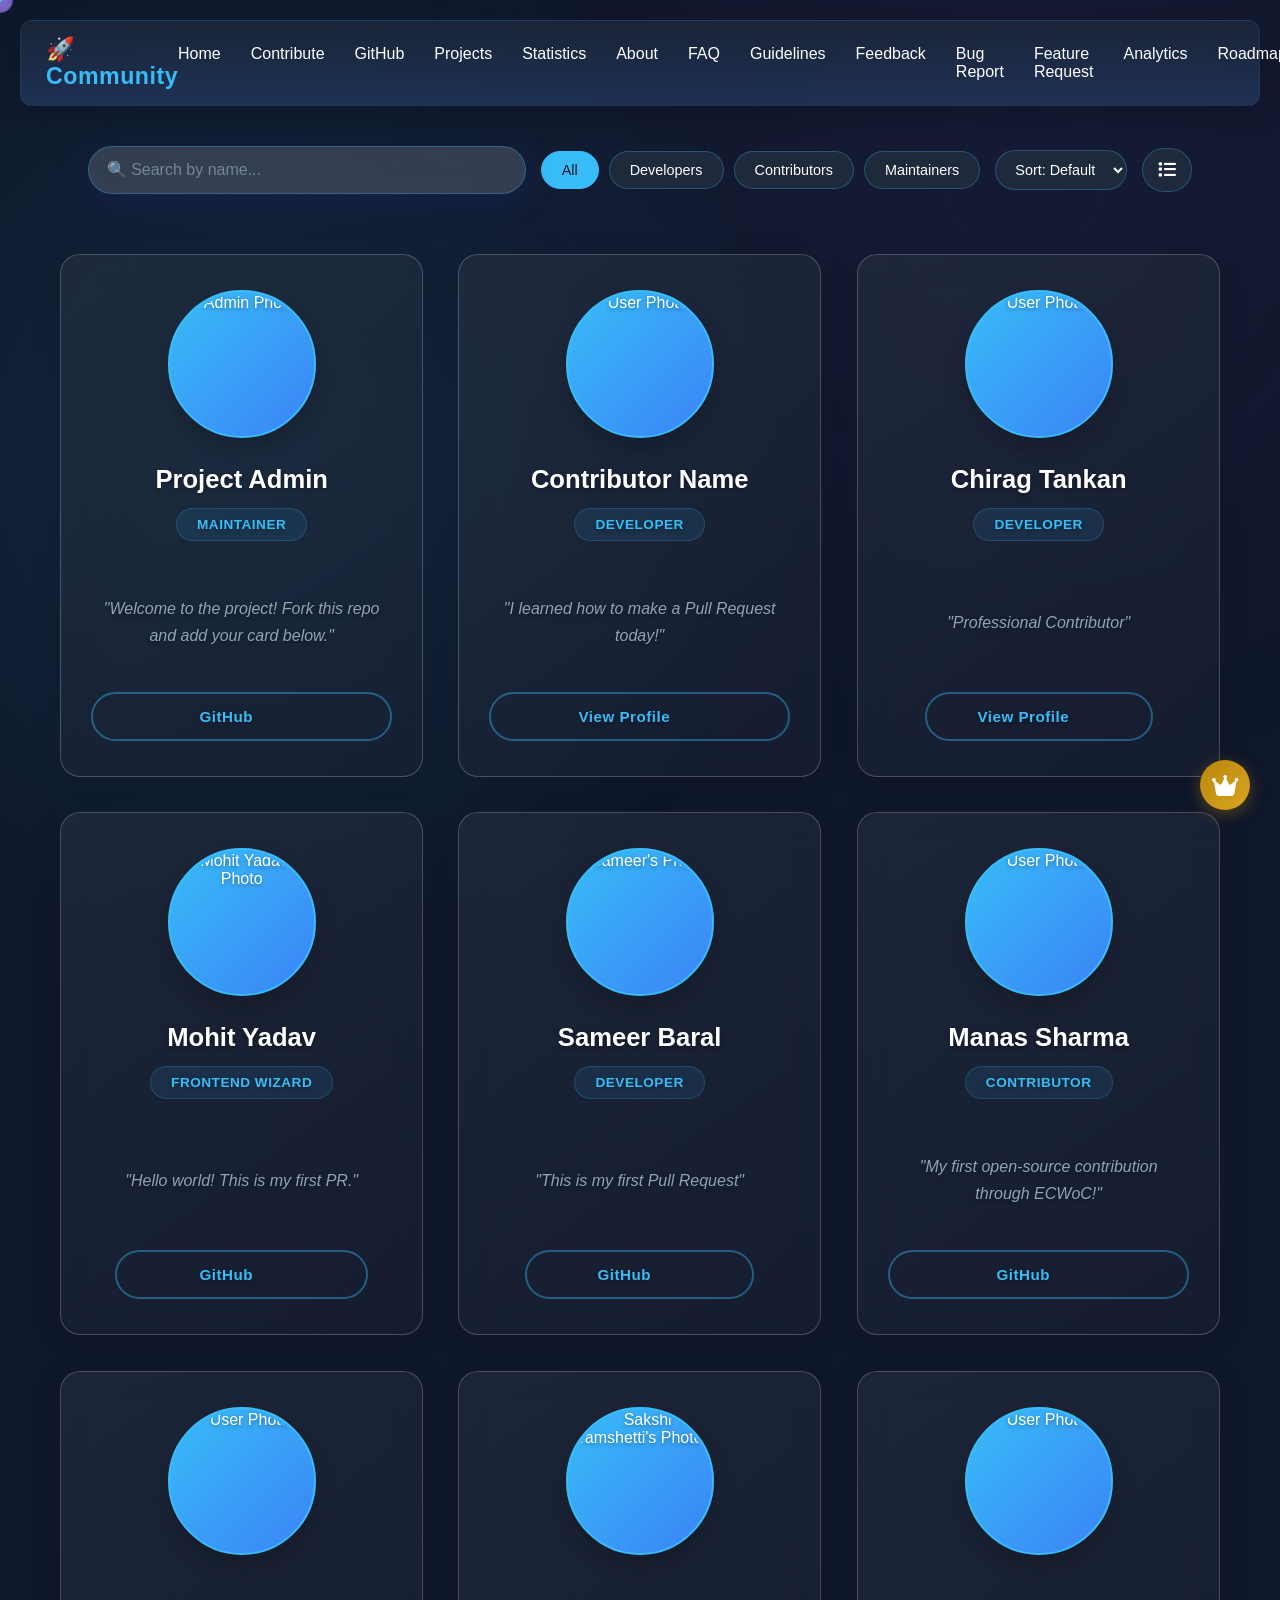
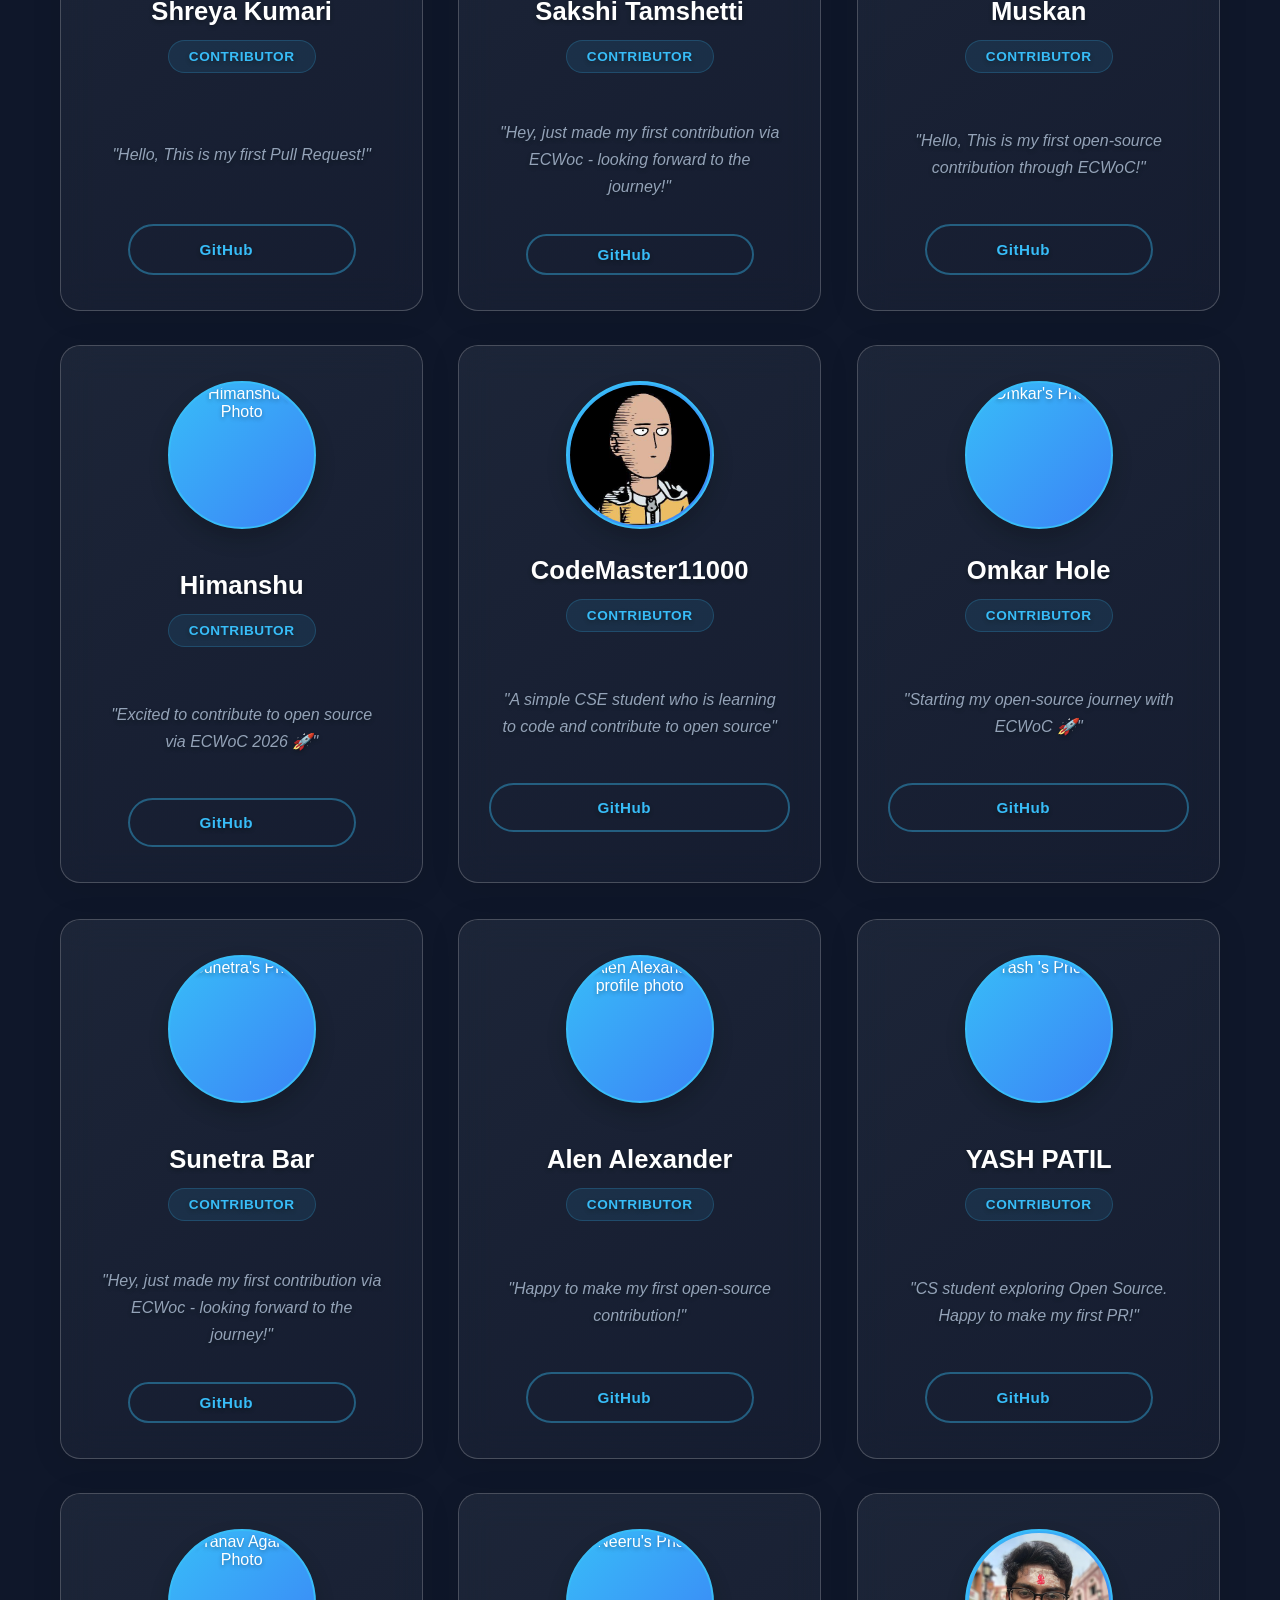
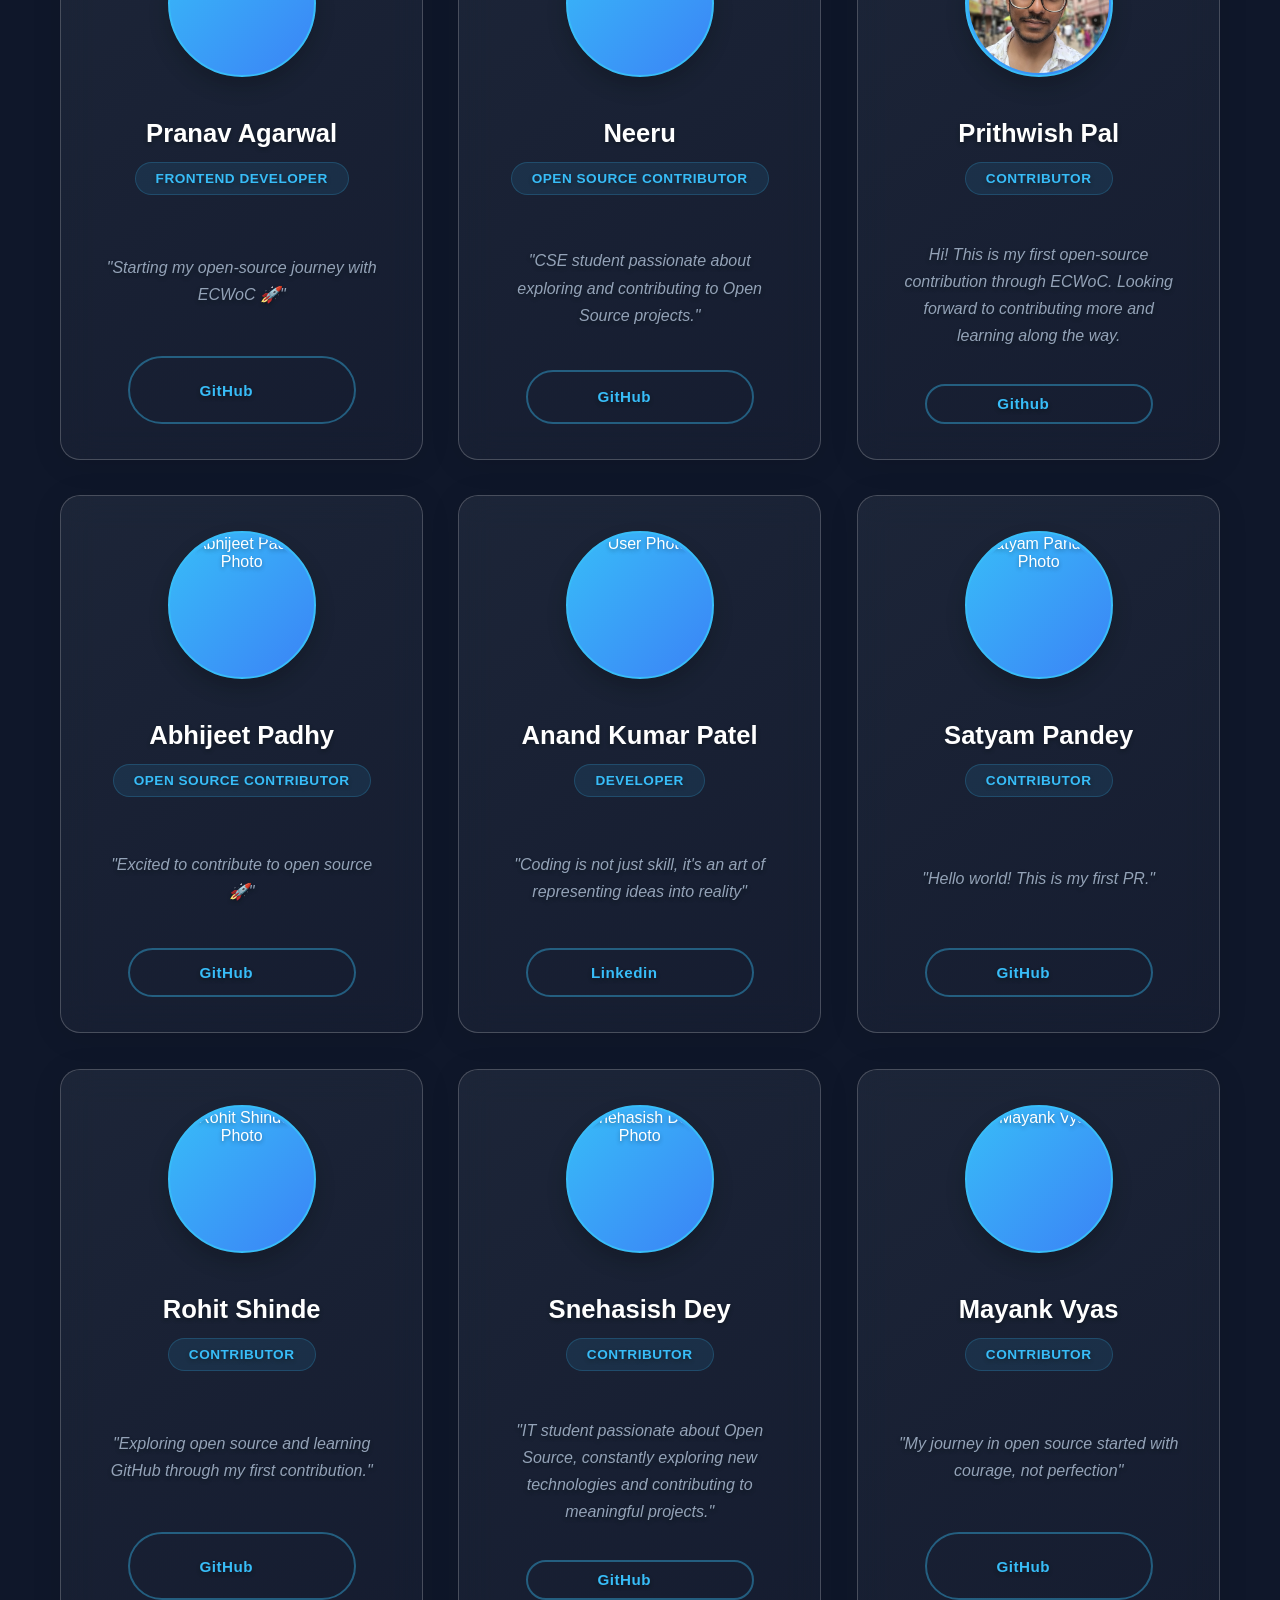
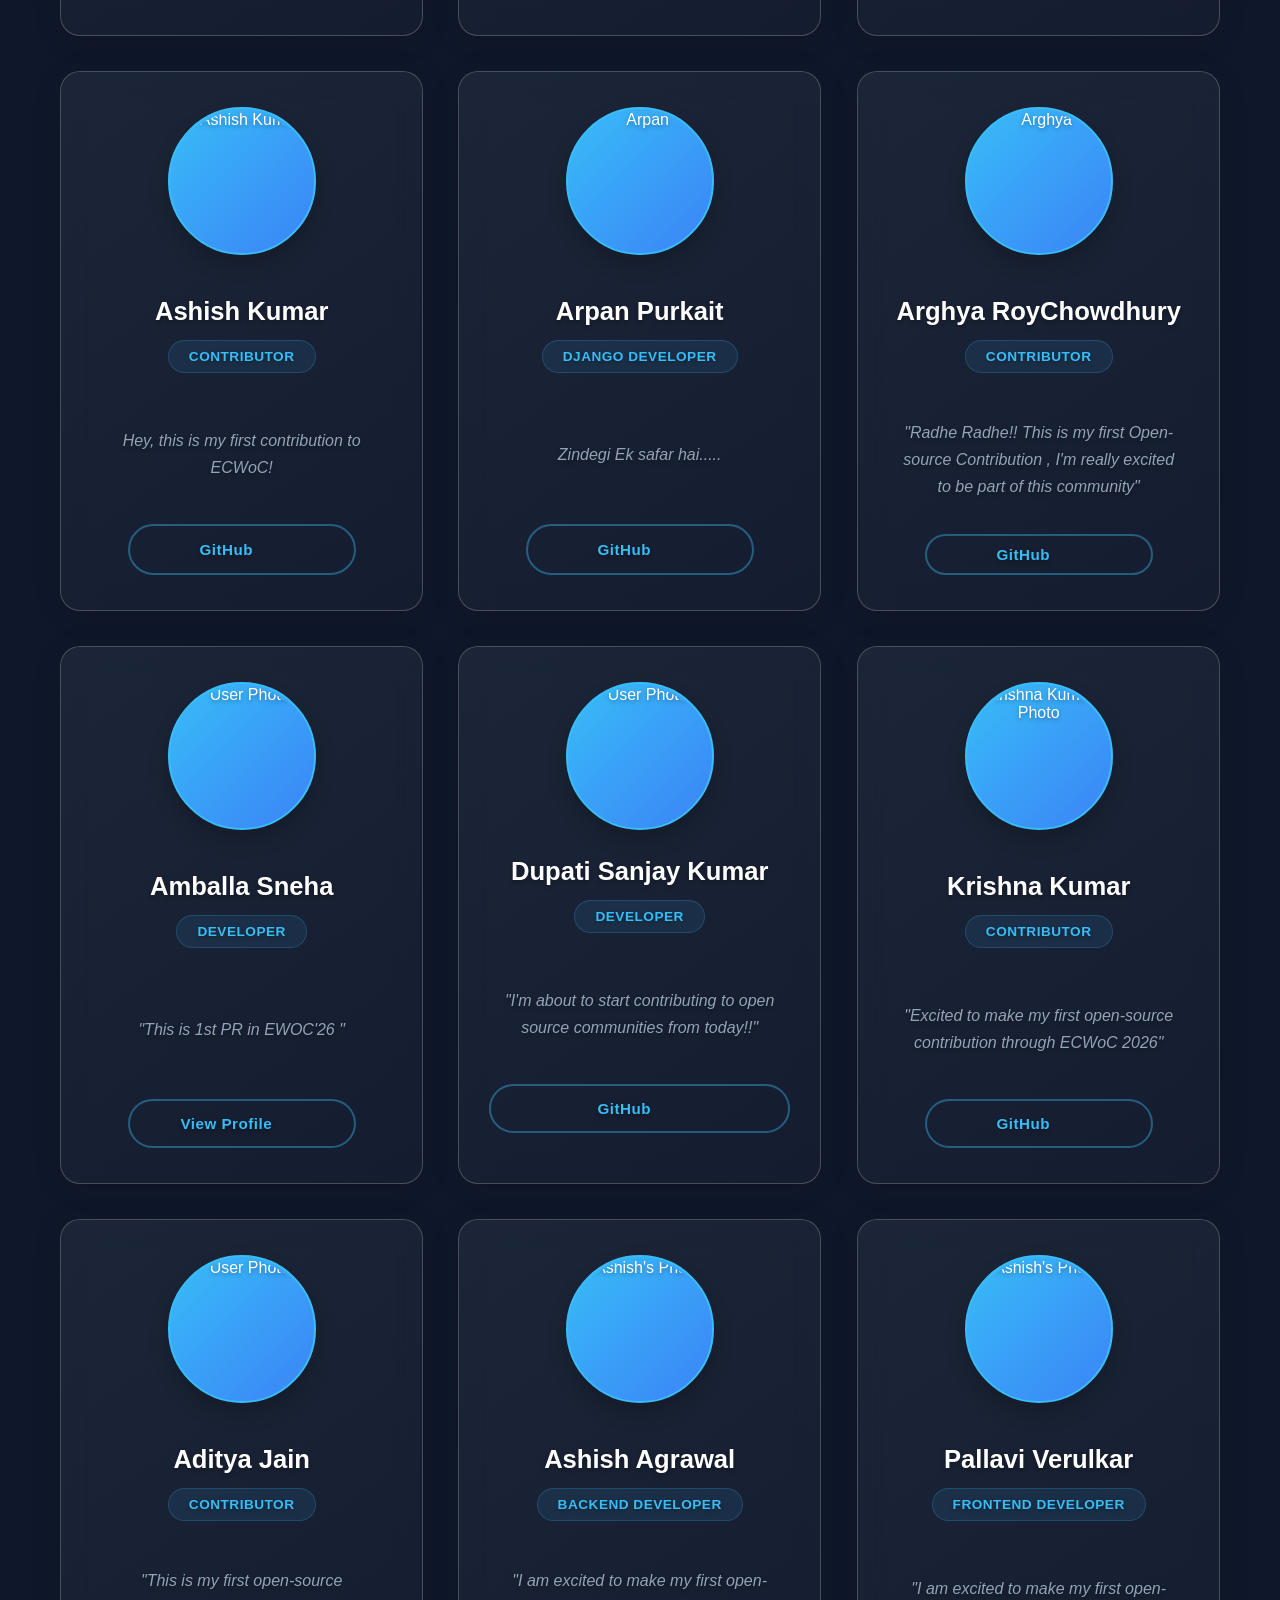
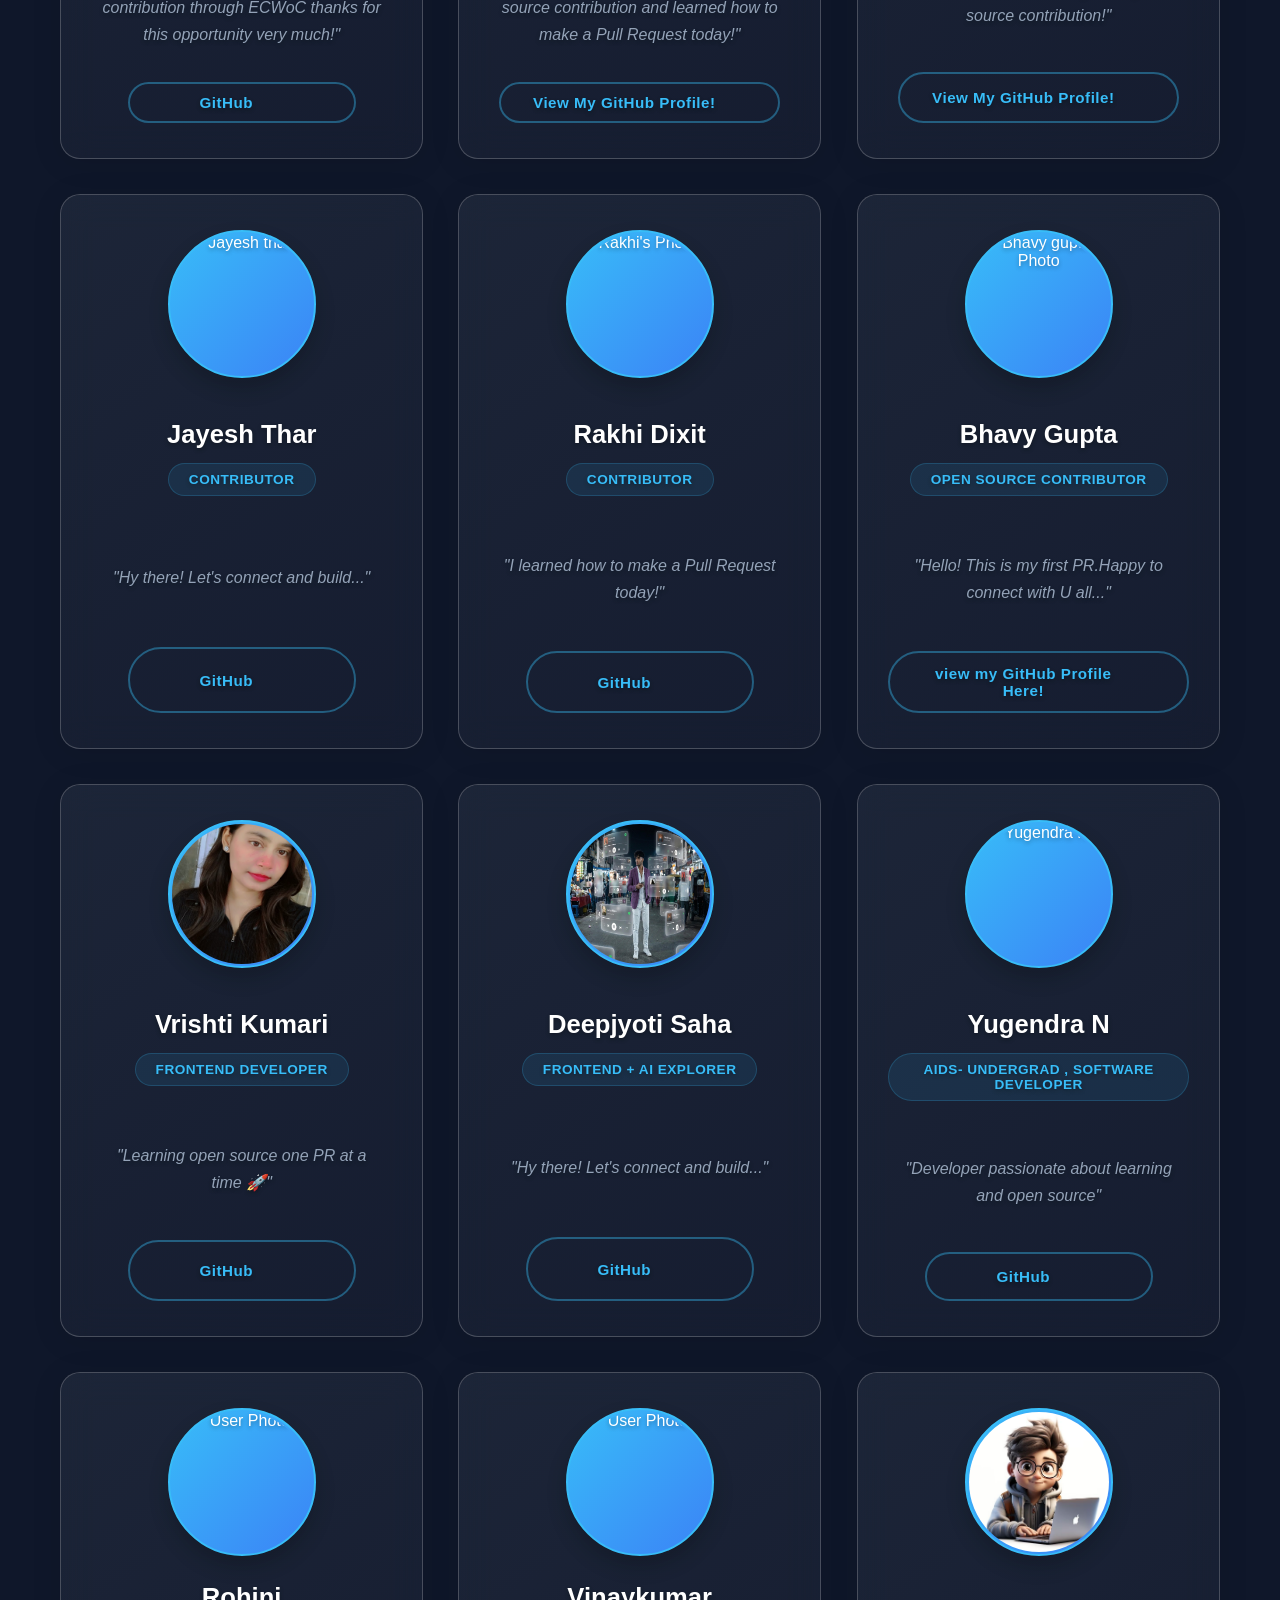
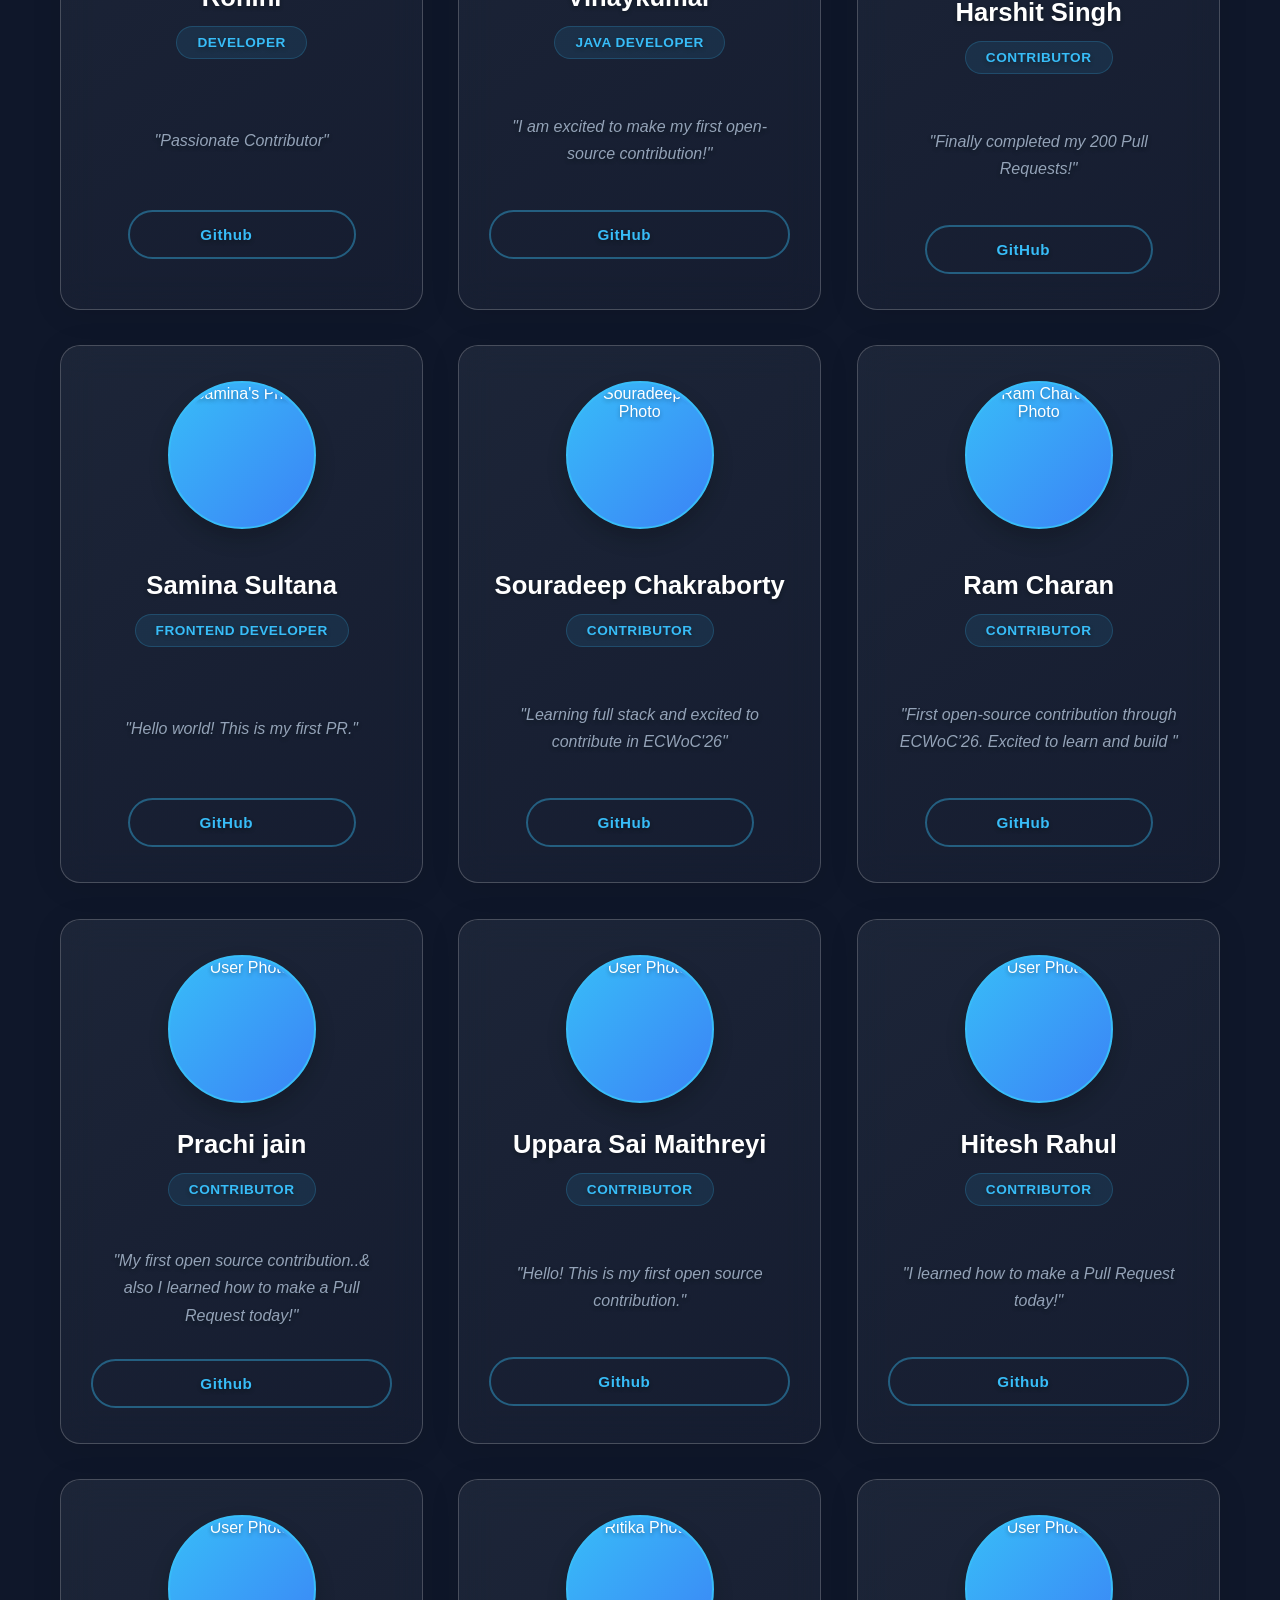
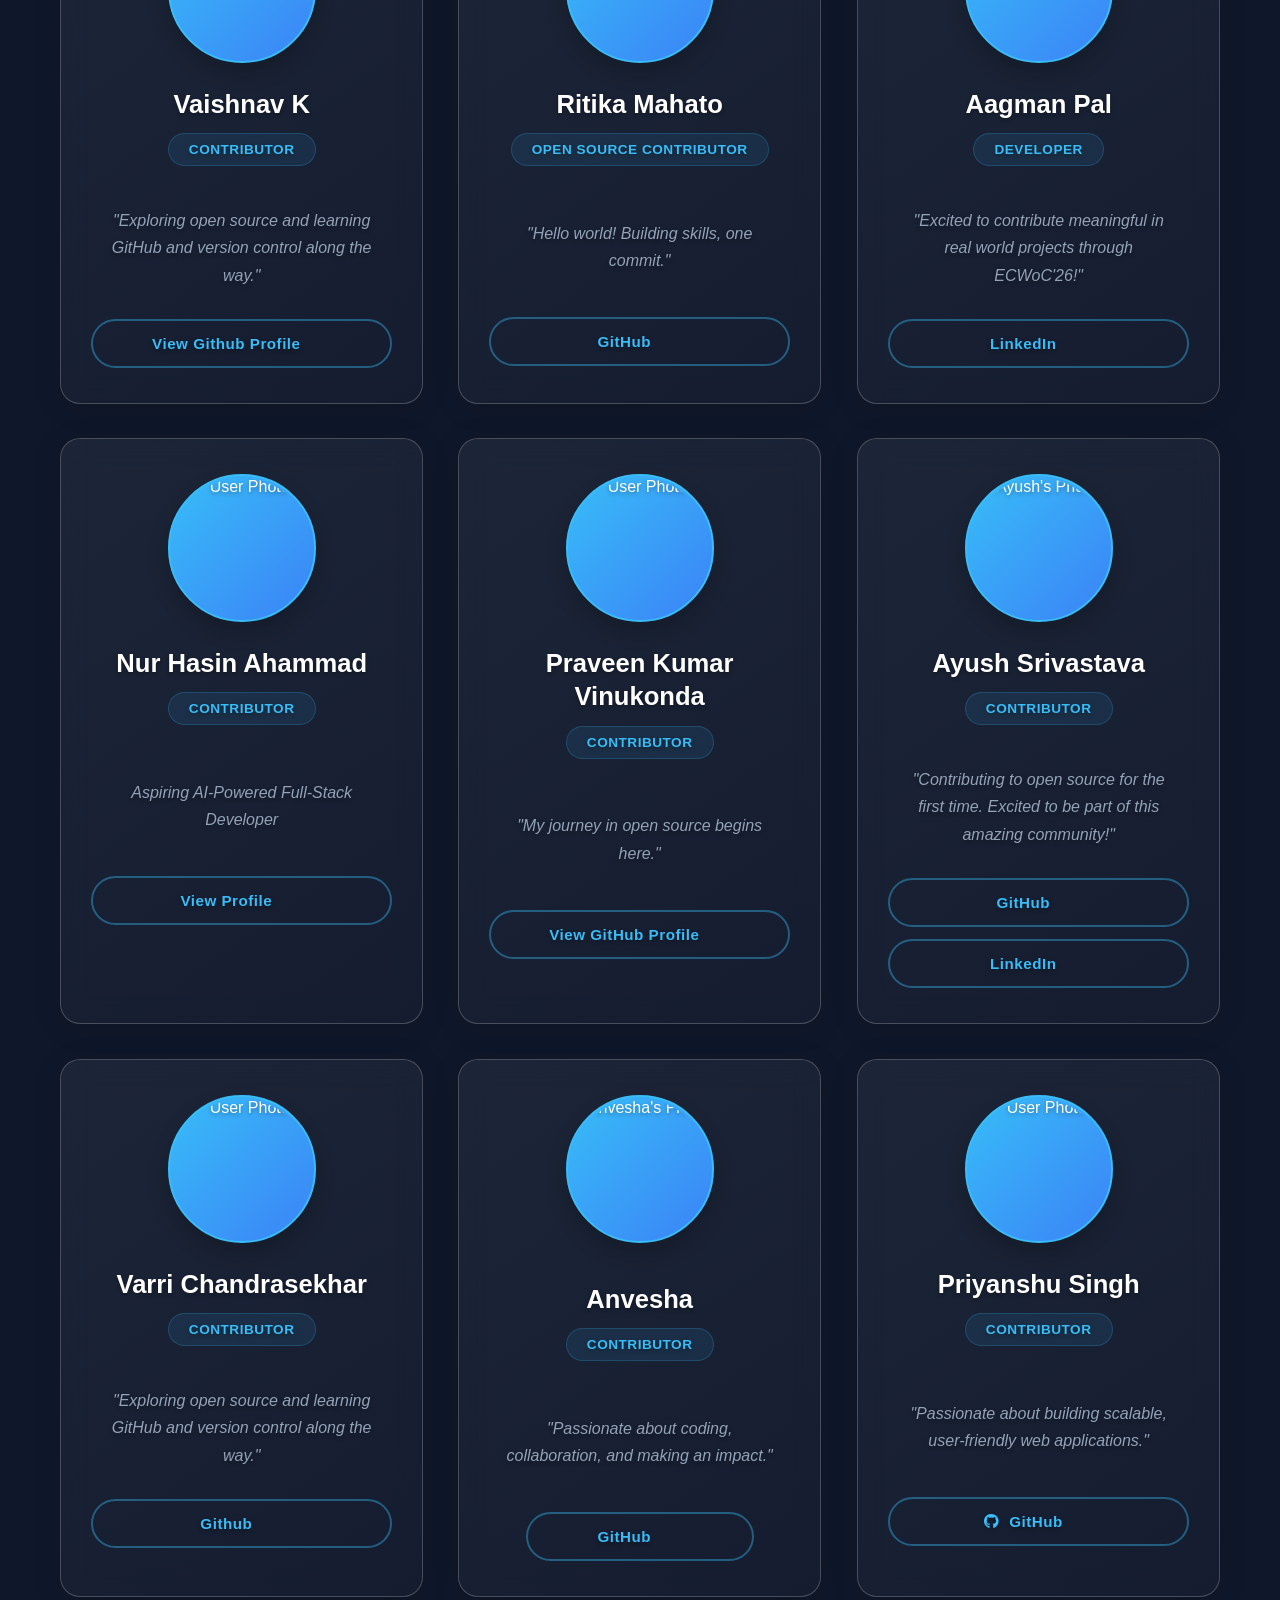
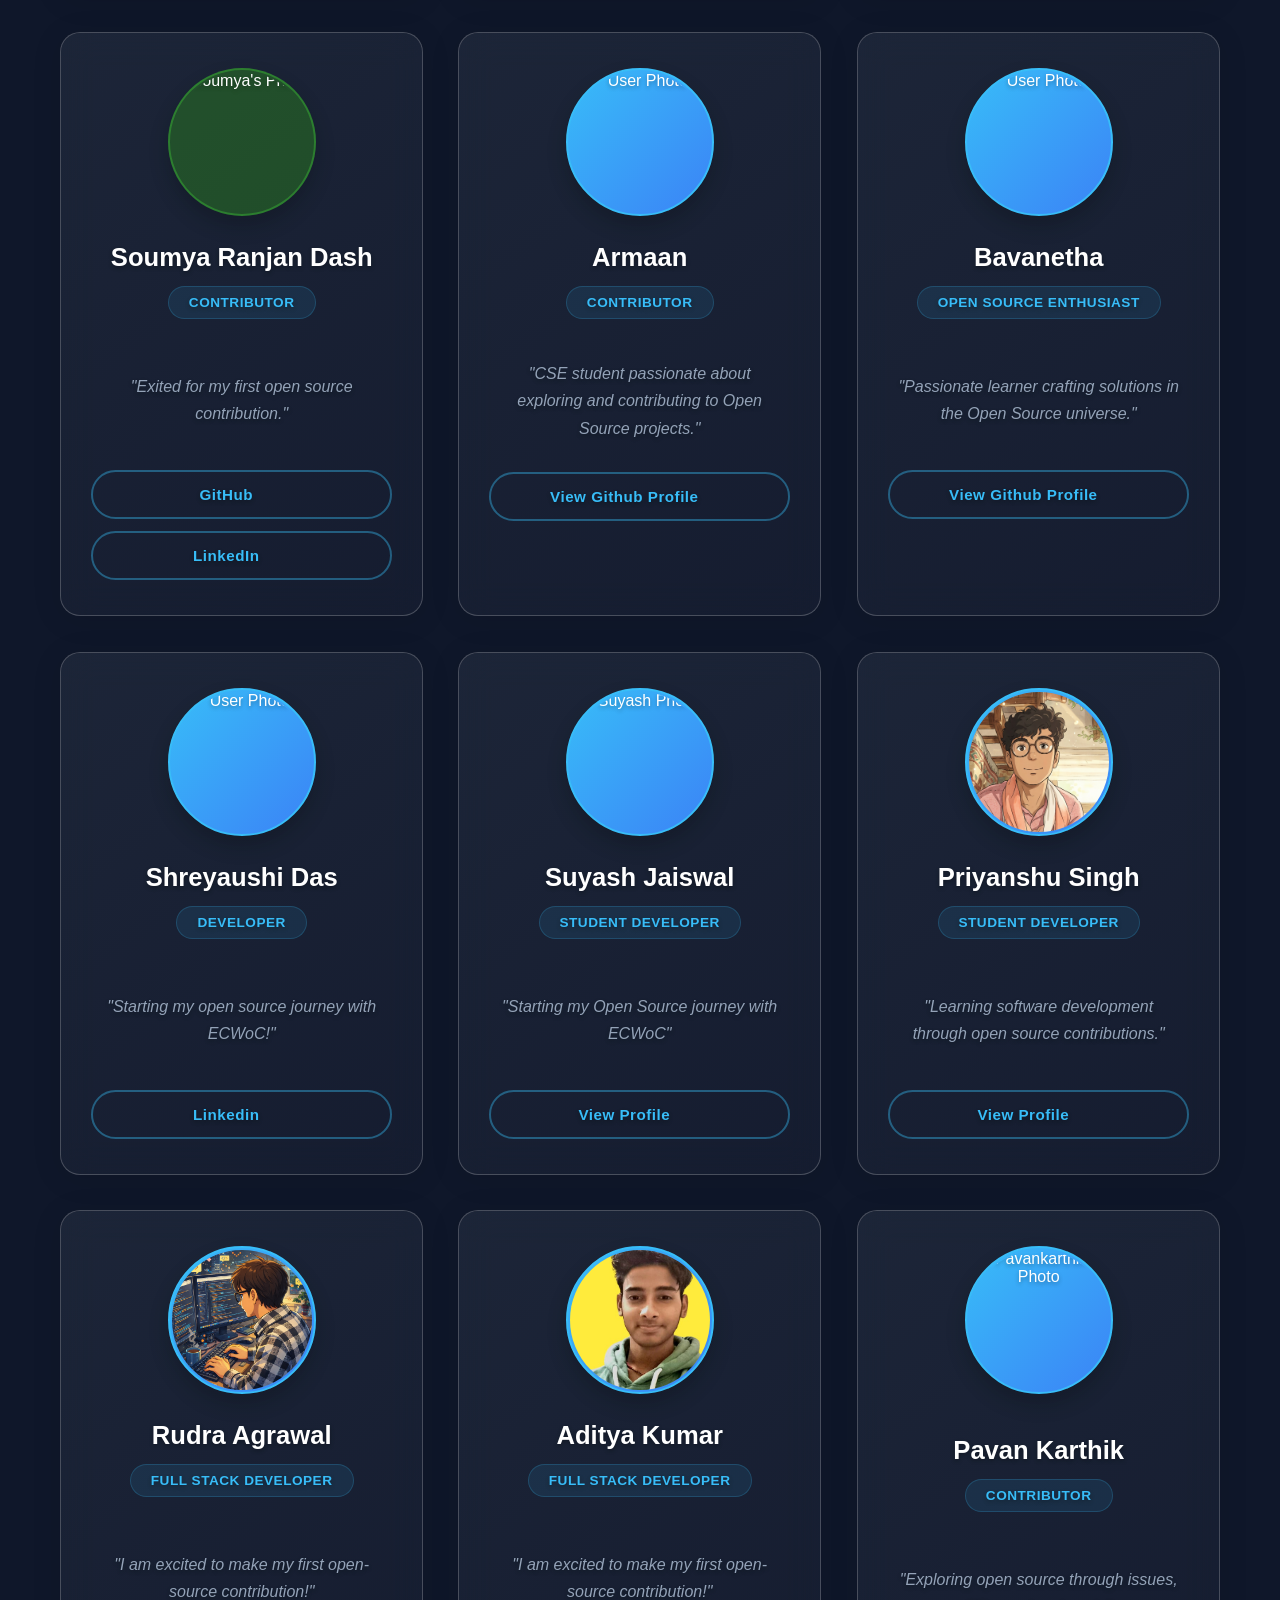
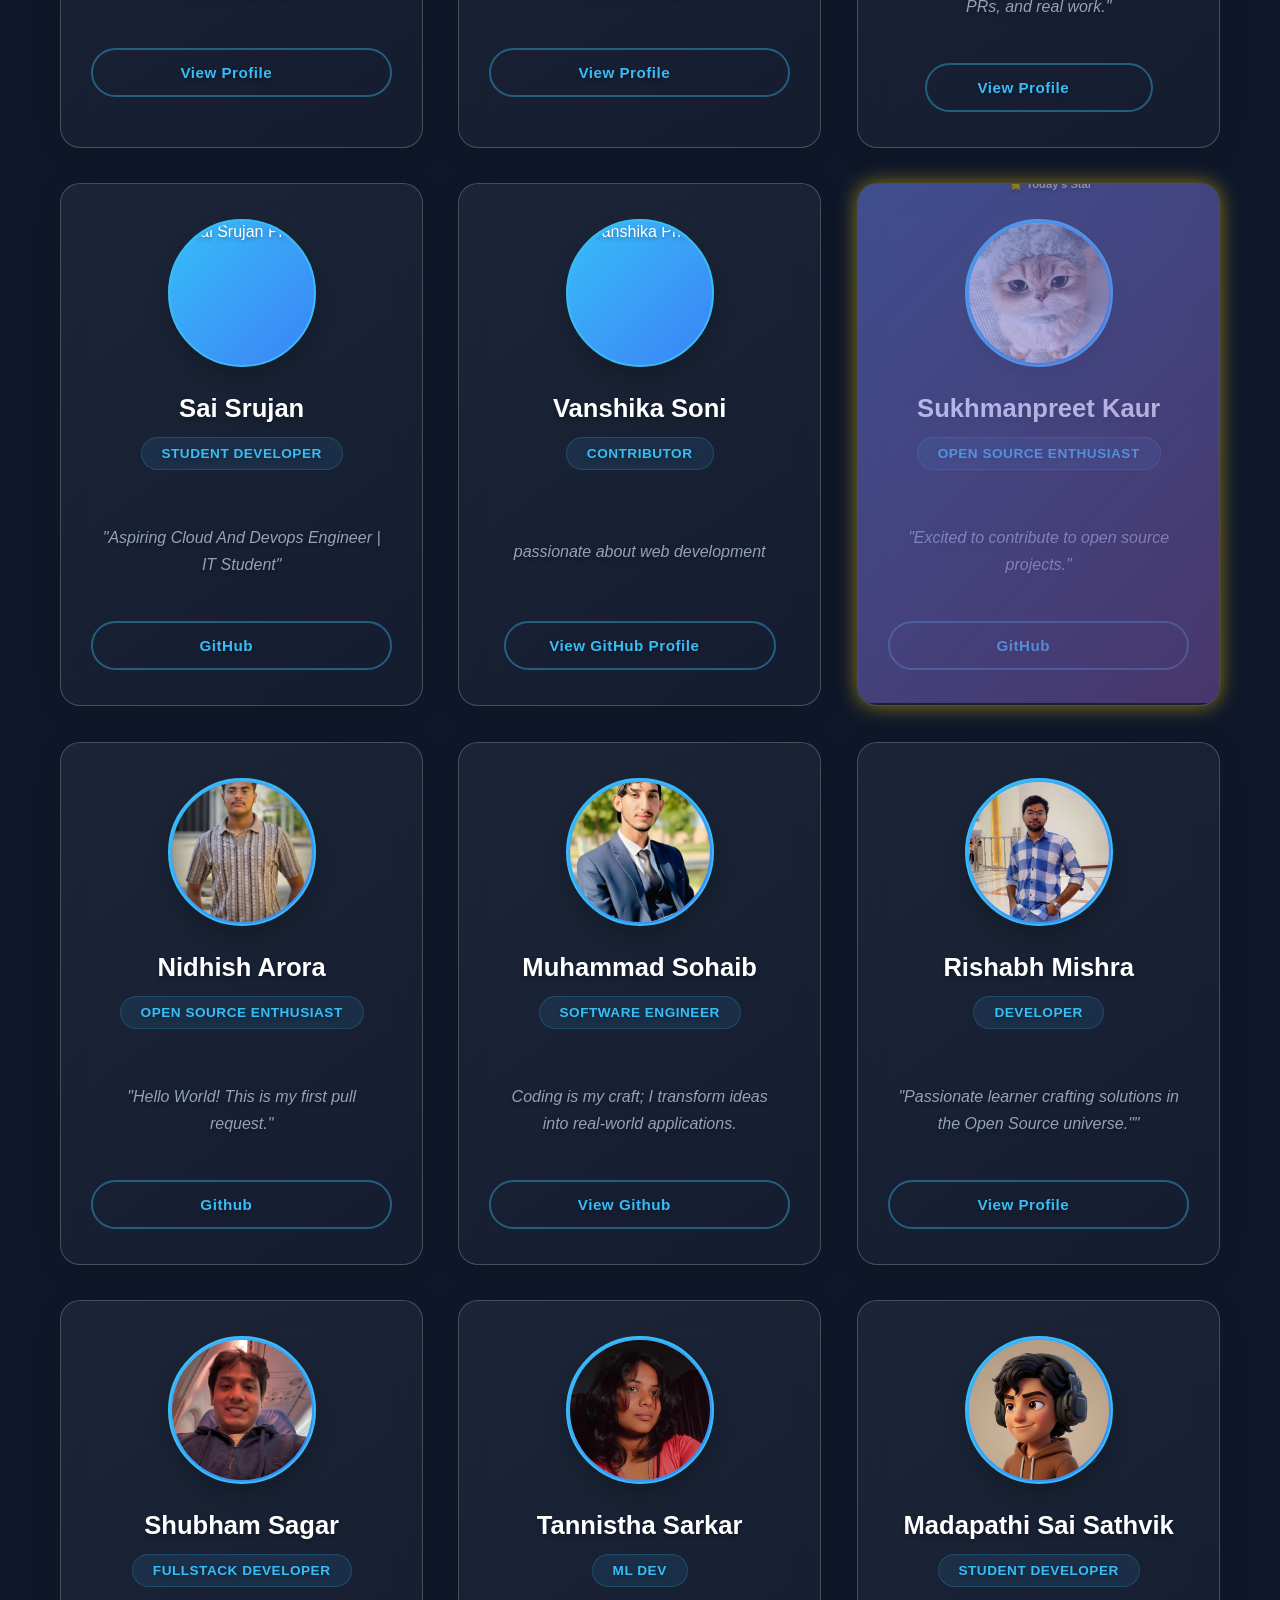
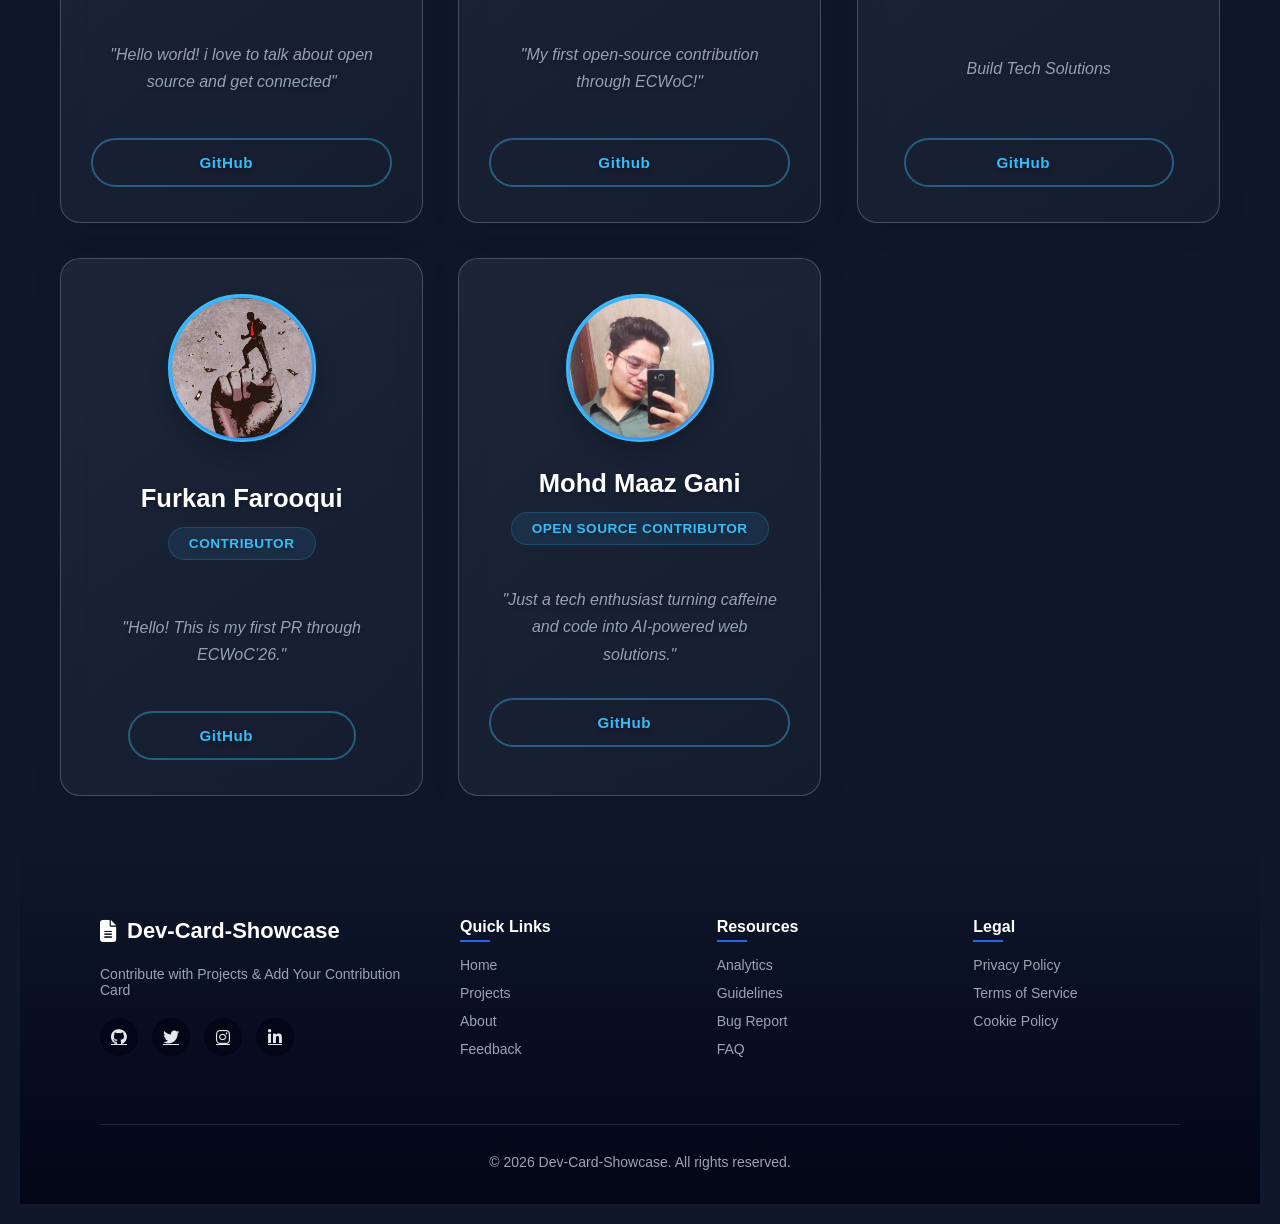
==== commit be0426b6: "Merge branch 'main' into centerBtn" ====
--- a/index.html
+++ b/index.html
@@ -106,6 +106,11 @@
 
     </section>
 
+    <!-- No Results Message -->
+    <div id="noResults" class="no-results" style="display: none;">
+        <p>😔 No contributors found matching your search criteria.</p>
+    </div>
+
     <!-- Container that holds all the profile cards -->
     <div class="card-container">
 
@@ -808,6 +813,16 @@
             <span class="role">Contributor</span>
             <p>"Hello! This is my first PR through ECWoC’26."</p>
             <a href="https://github.com/FurkanFarooqui19" class="card-btn" target="_blank">GitHub</a>
+        </div>
+
+        <div class="card">
+            <div class="card-inner">
+                <img src="images/mohdmaazgani.jpg" alt="Mohd Maaz Gani" class="card-img">
+                <h2>Mohd Maaz Gani</h2>
+                <span class="role">Open Source Contributor</span>
+                <p>"Just a tech enthusiast turning caffeine and code into AI-powered web solutions."</p>
+                <a href="https://github.com/mohdmaazgani" class="card-btn" target="_blank">GitHub</a>
+            </div>
         </div>
 
         
@@ -863,7 +878,7 @@
             <h4>Legal</h4>
             <ul>
               <li><a href="privacy-policy.html">Privacy Policy</a></li>
-              <li><a href="#">Terms of Service</a></li>
+              <li><a href="terms-of-service.html">Terms of Service</a></li>
               <li><a href="#">Cookie Policy</a></li>
             </ul>
           </div>
@@ -945,7 +960,7 @@
 
 
 
-    <script src="tilt.js"></script>
+    <!--<script src="tilt.js"></script>-->
 
     <!-- Welcome Message Container -->
     <div id="welcomeMessage" class="welcome-message">
--- a/style.css
+++ b/style.css
@@ -6,7 +6,7 @@
     --bg-primary: #0f172a;
     --bg-secondary: #1e293b;
     --bg-card: #1e293b;
-    --bg-navbar: rgba(30, 41, 59, 0.9);
+    --bg-navbar: rgba(232, 235, 240, 0.9);
     --bg-footer: rgba(30, 41, 59, 0.8);
     --bg-stats: rgba(58, 86, 130, 0.8);
 
@@ -808,6 +808,41 @@
     background: var(--primary-color);
     color: var(--bg-primary);
     border-color: var(--primary-color);
+}
+
+/* No Results Message */
+.no-results {
+    text-align: center;
+    padding: 40px 20px;
+    margin: 30px auto;
+    max-width: 600px;
+    background: var(--bg-card);
+    border: 2px dashed var(--border-primary);
+    border-radius: 20px;
+    color: var(--text-secondary);
+    font-size: 1.1rem;
+    display: none;
+    animation: fadeIn 0.3s ease;
+}
+
+.no-results.show {
+    display: block;
+}
+
+.no-results p {
+    margin: 0;
+    font-weight: 500;
+}
+
+@keyframes fadeIn {
+    from {
+        opacity: 0;
+        transform: translateY(-10px);
+    }
+    to {
+        opacity: 1;
+        transform: translateY(0);
+    }
 }
 
 .sort-select {
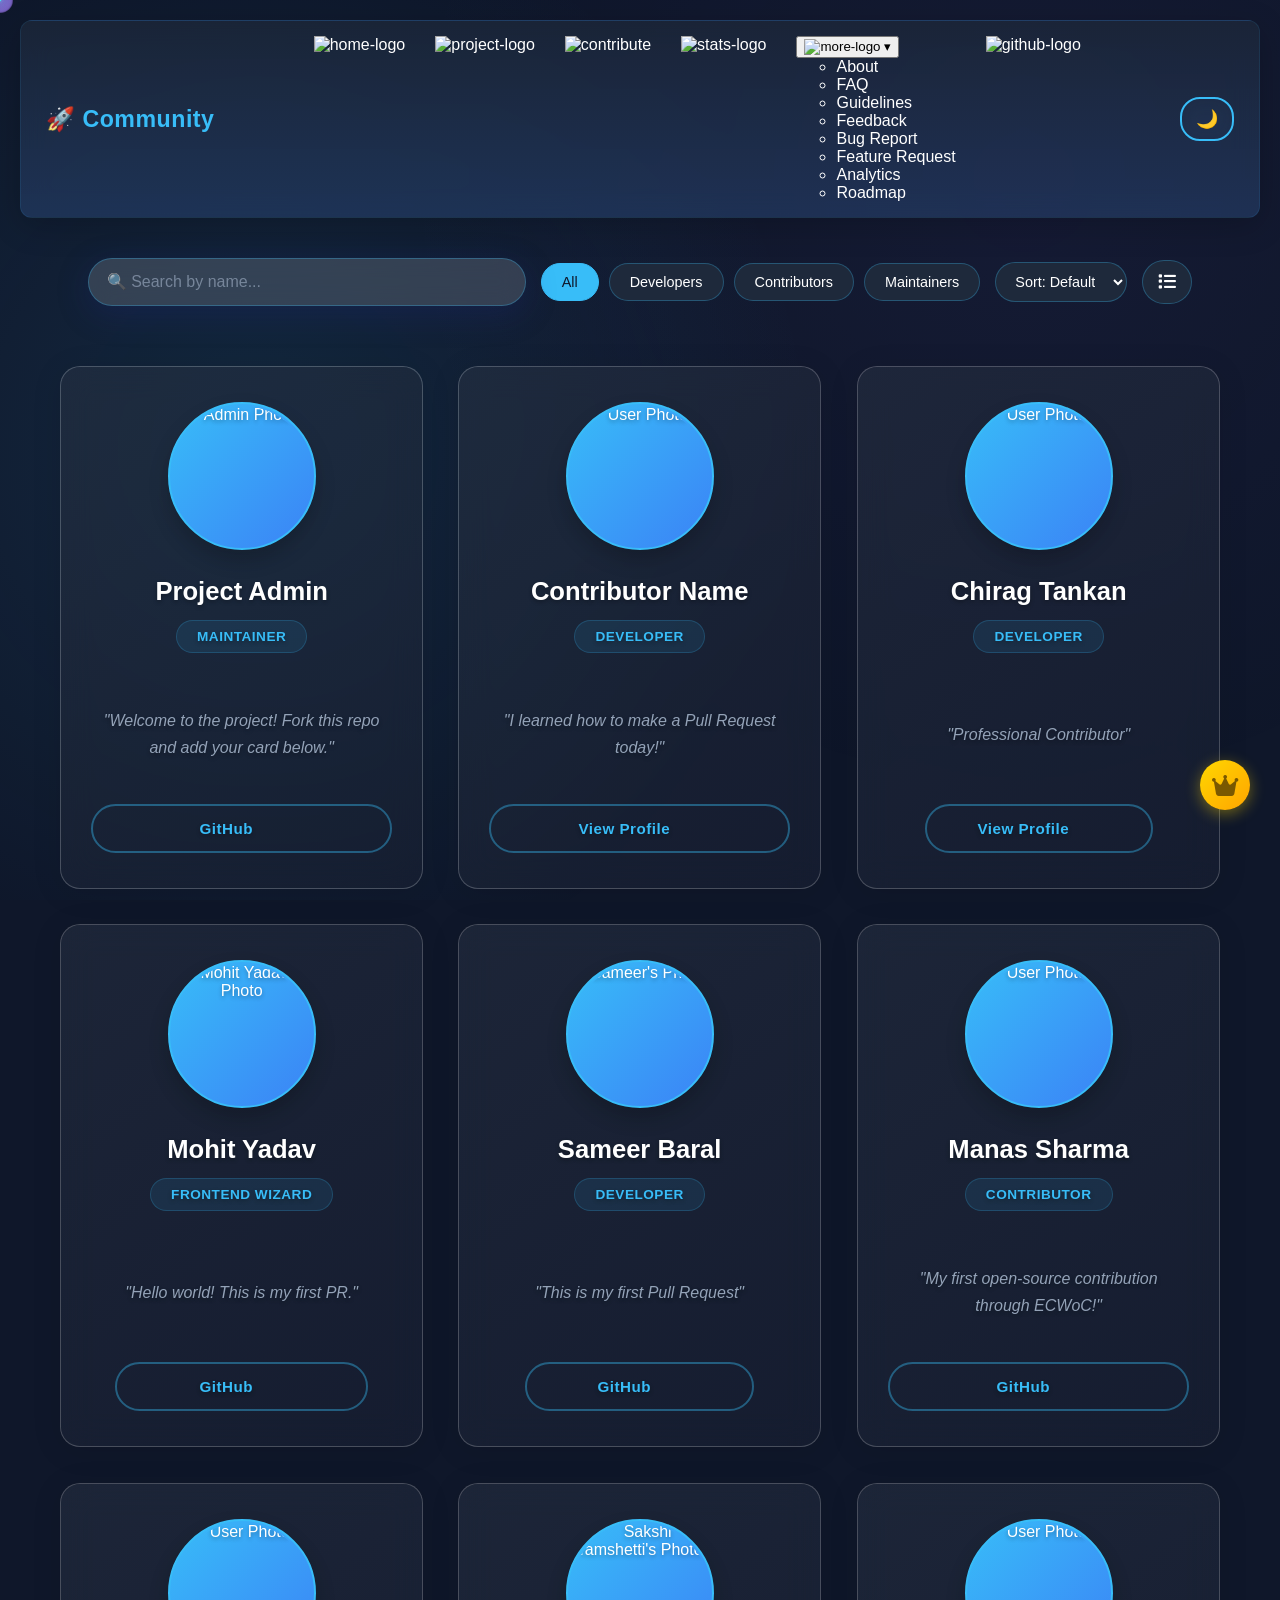
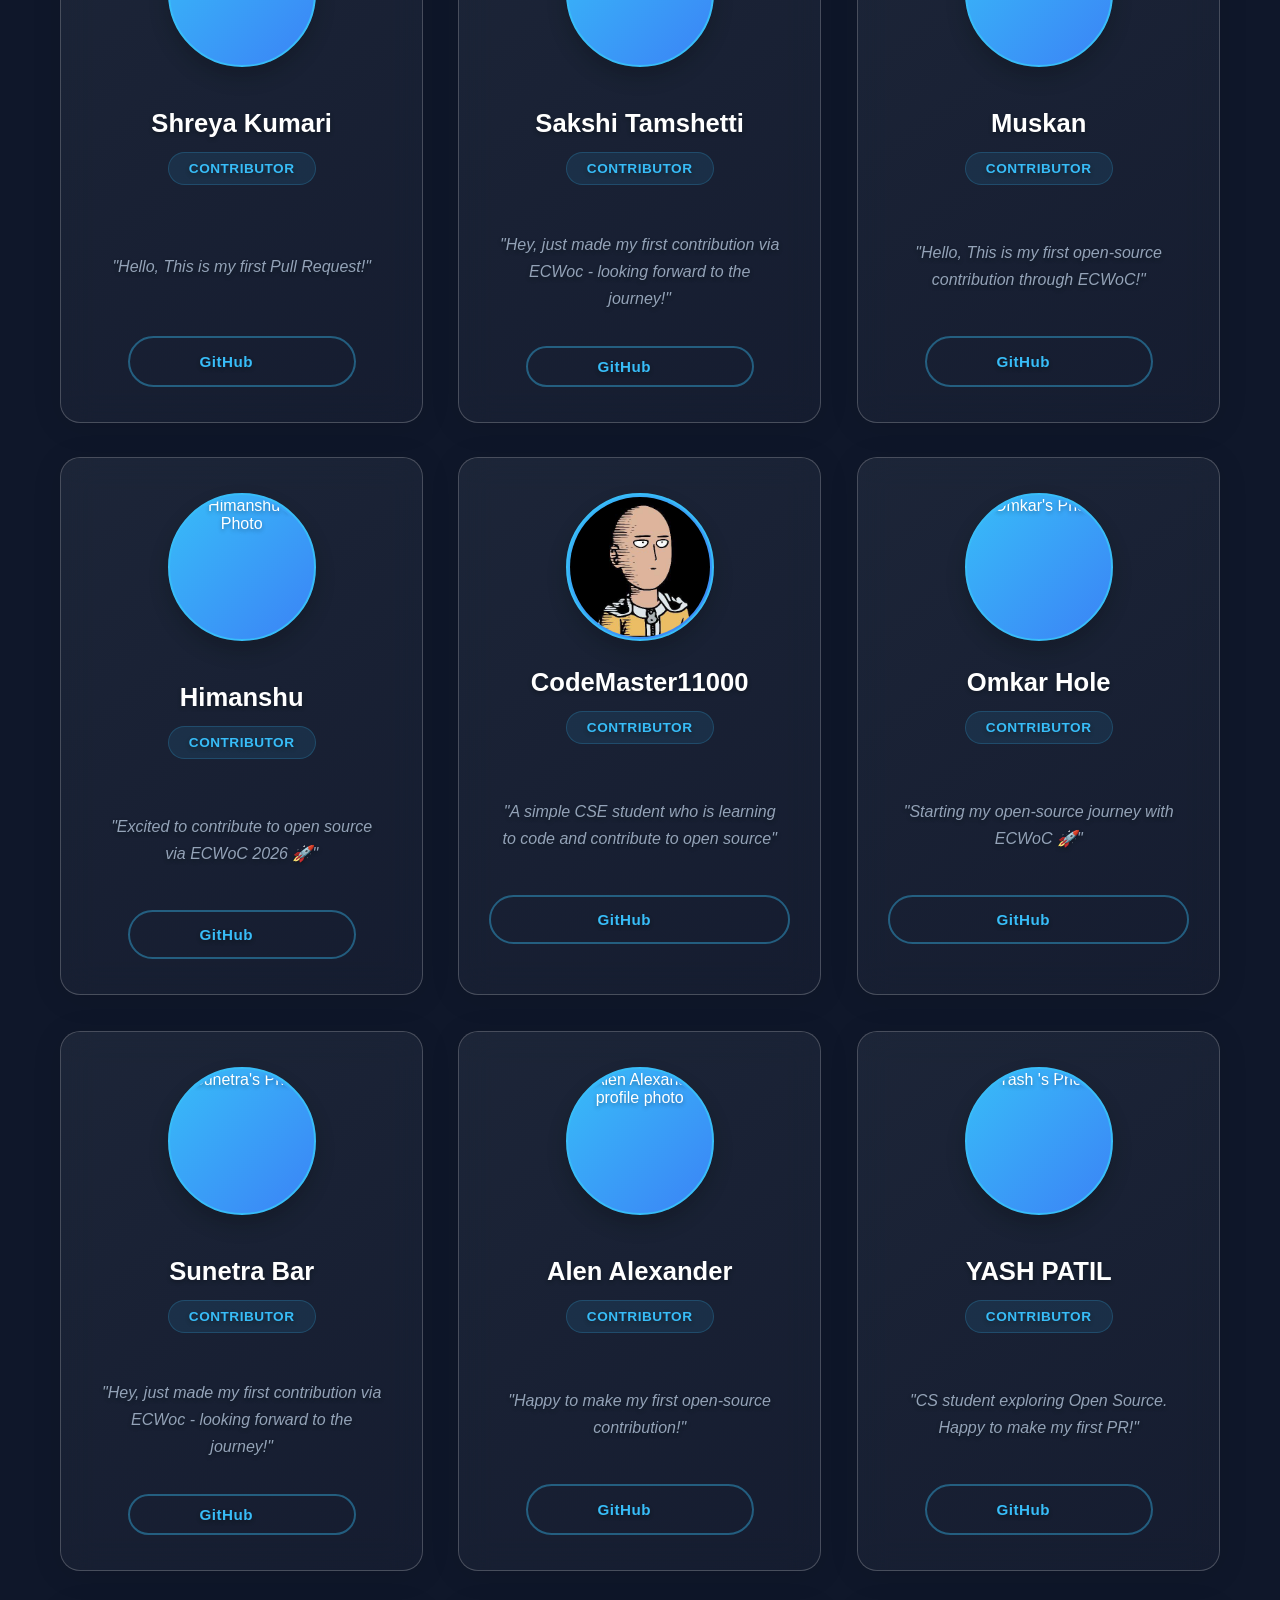
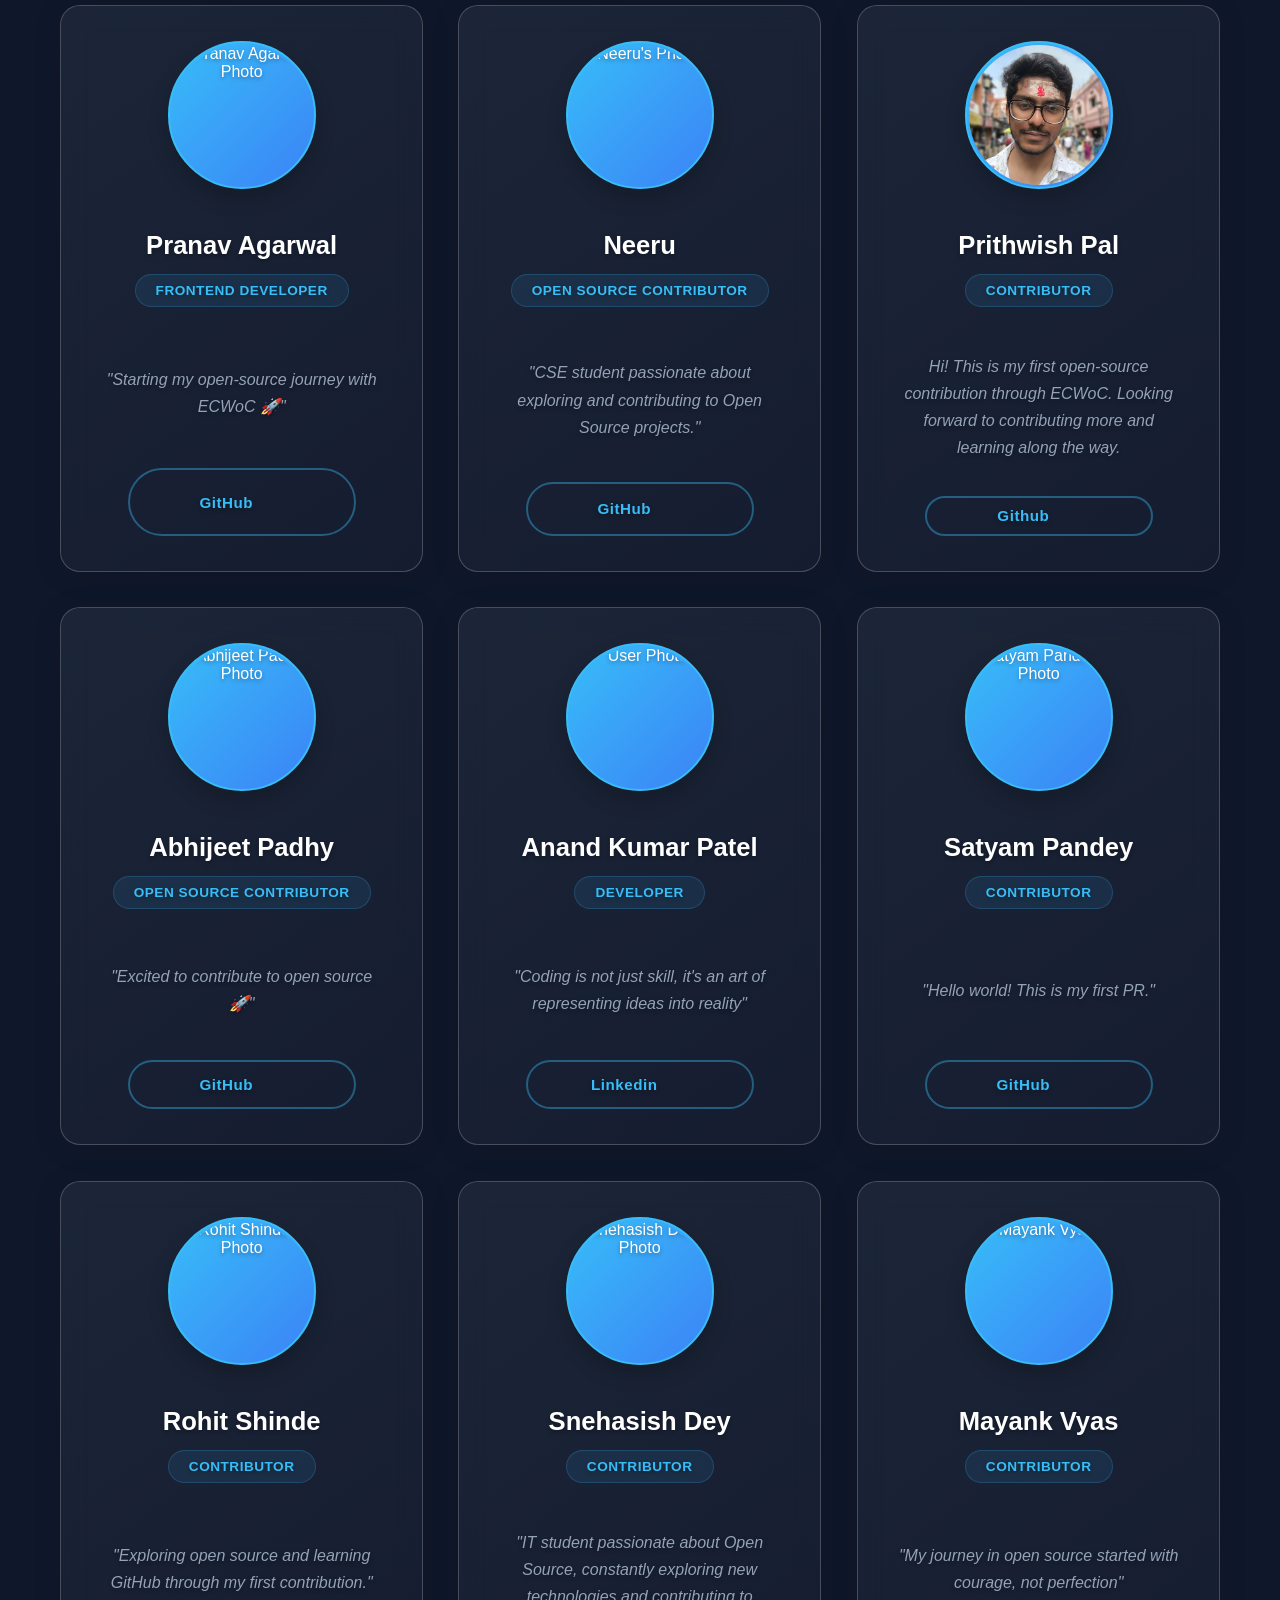
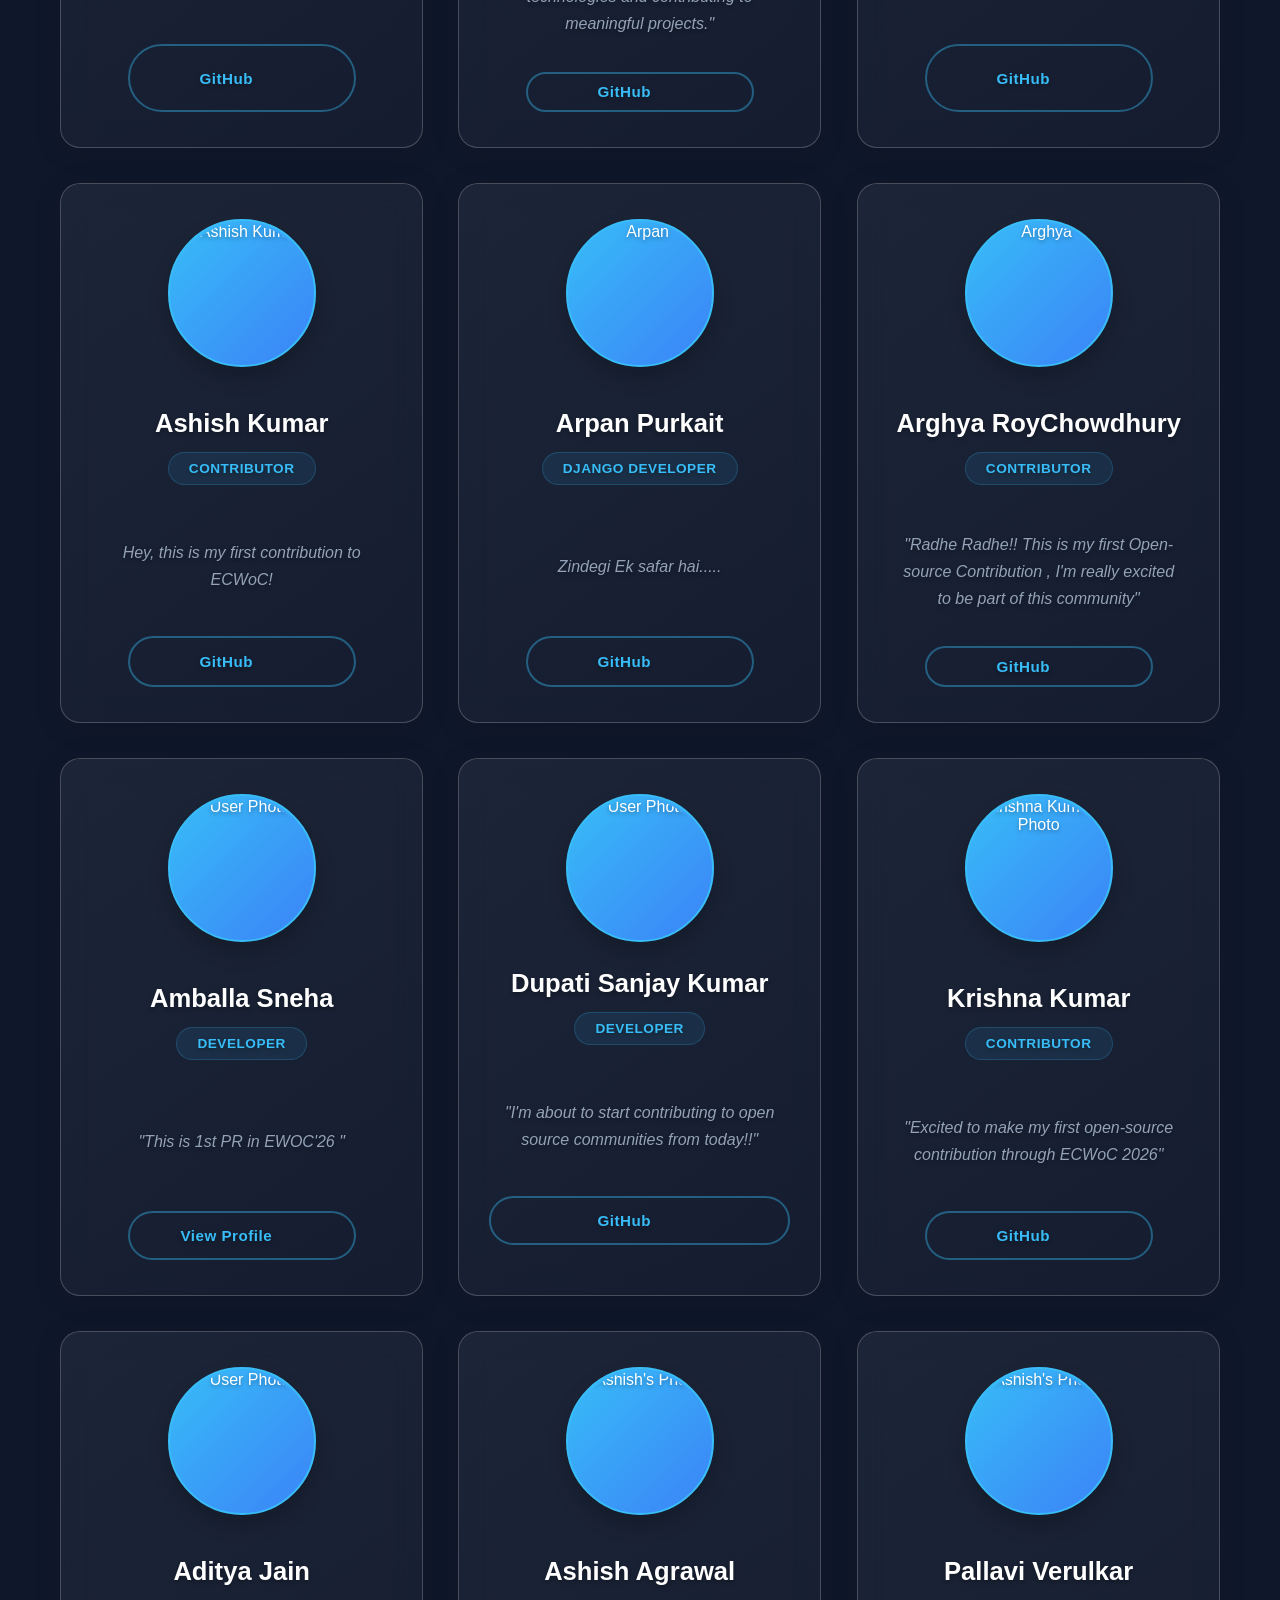
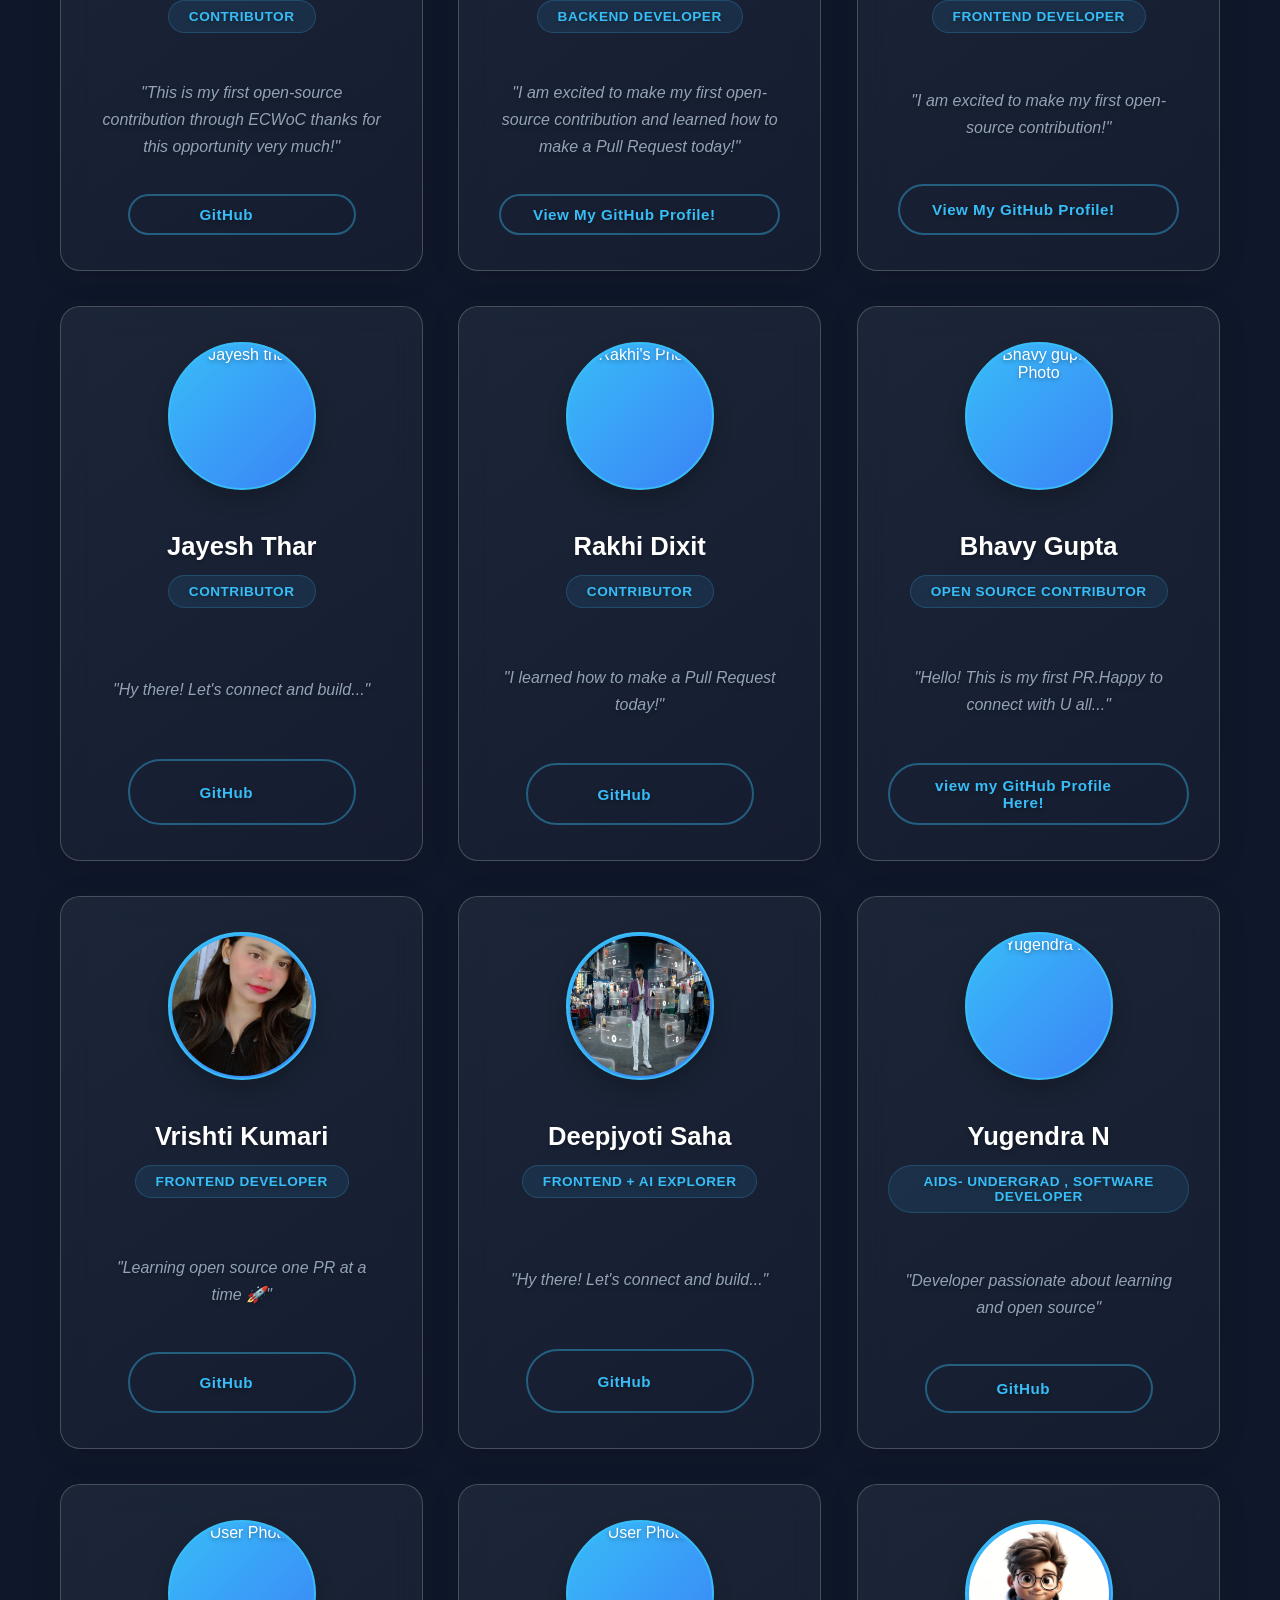
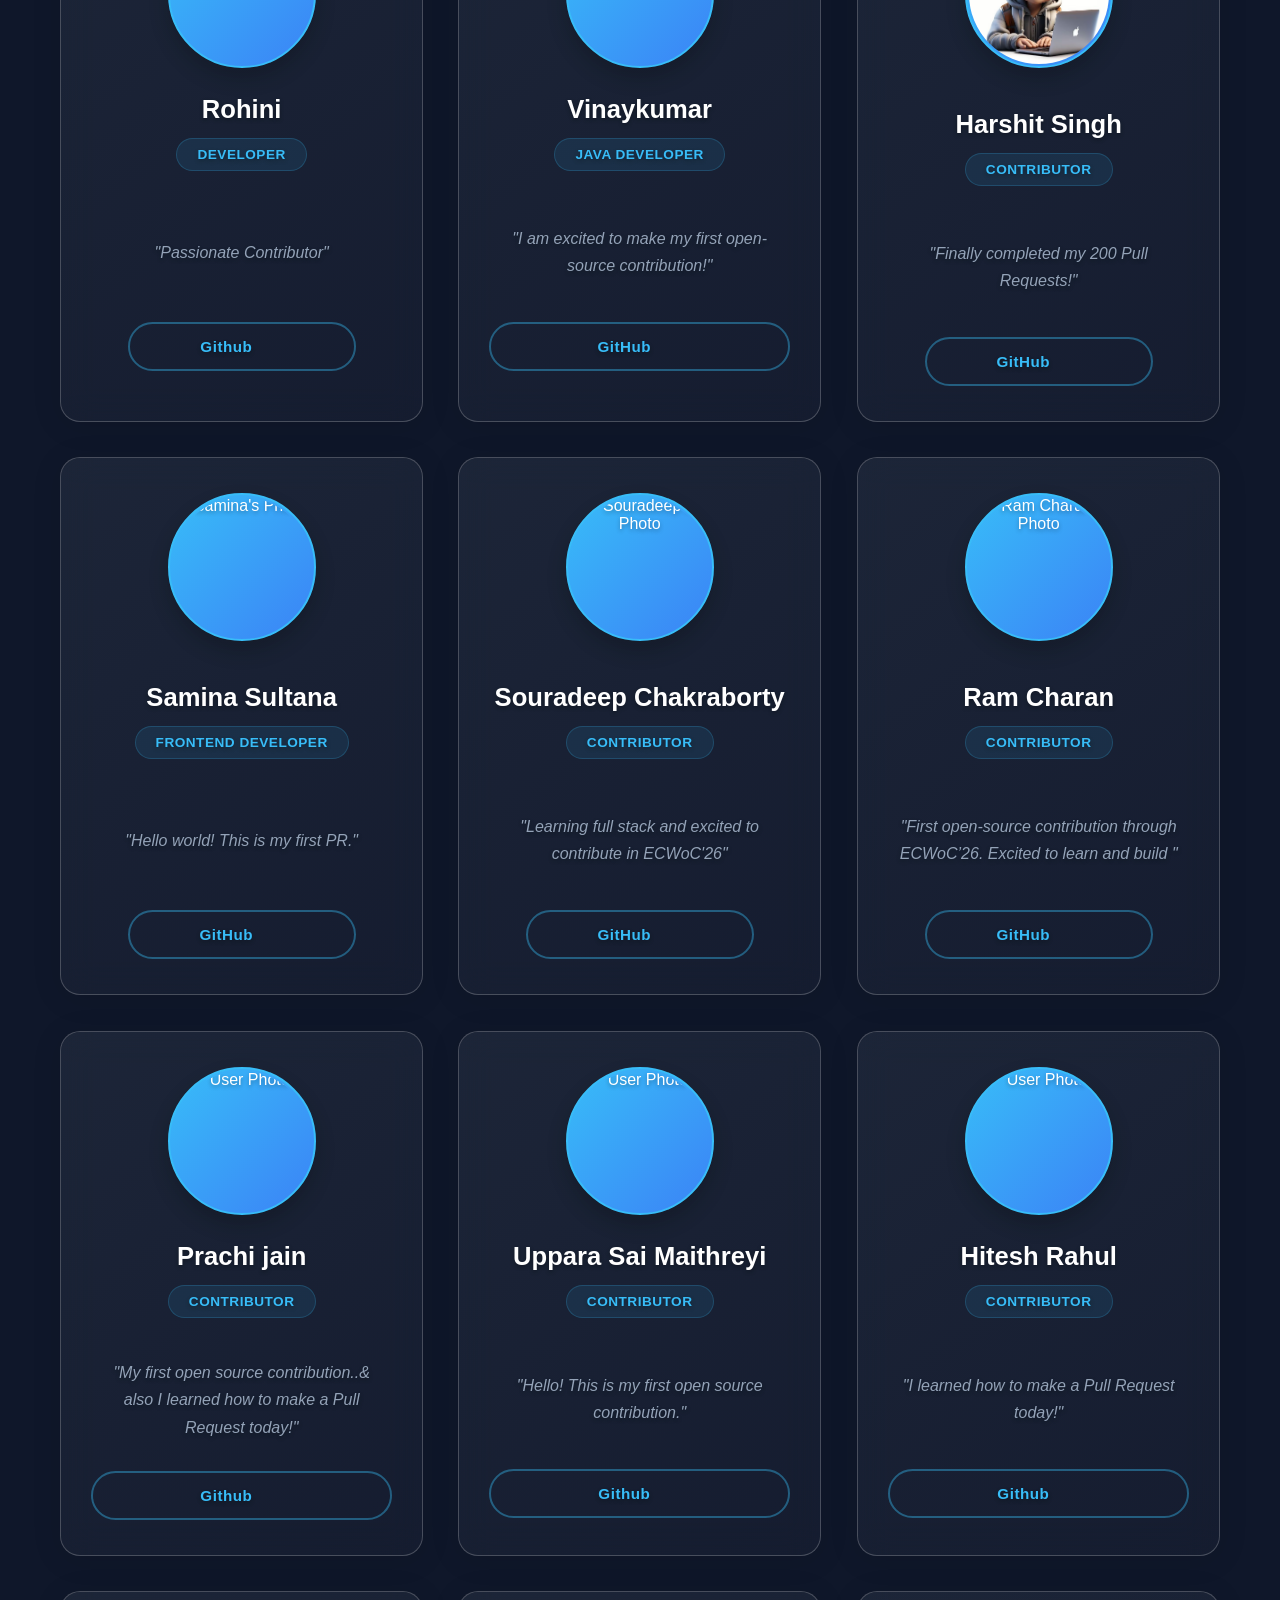
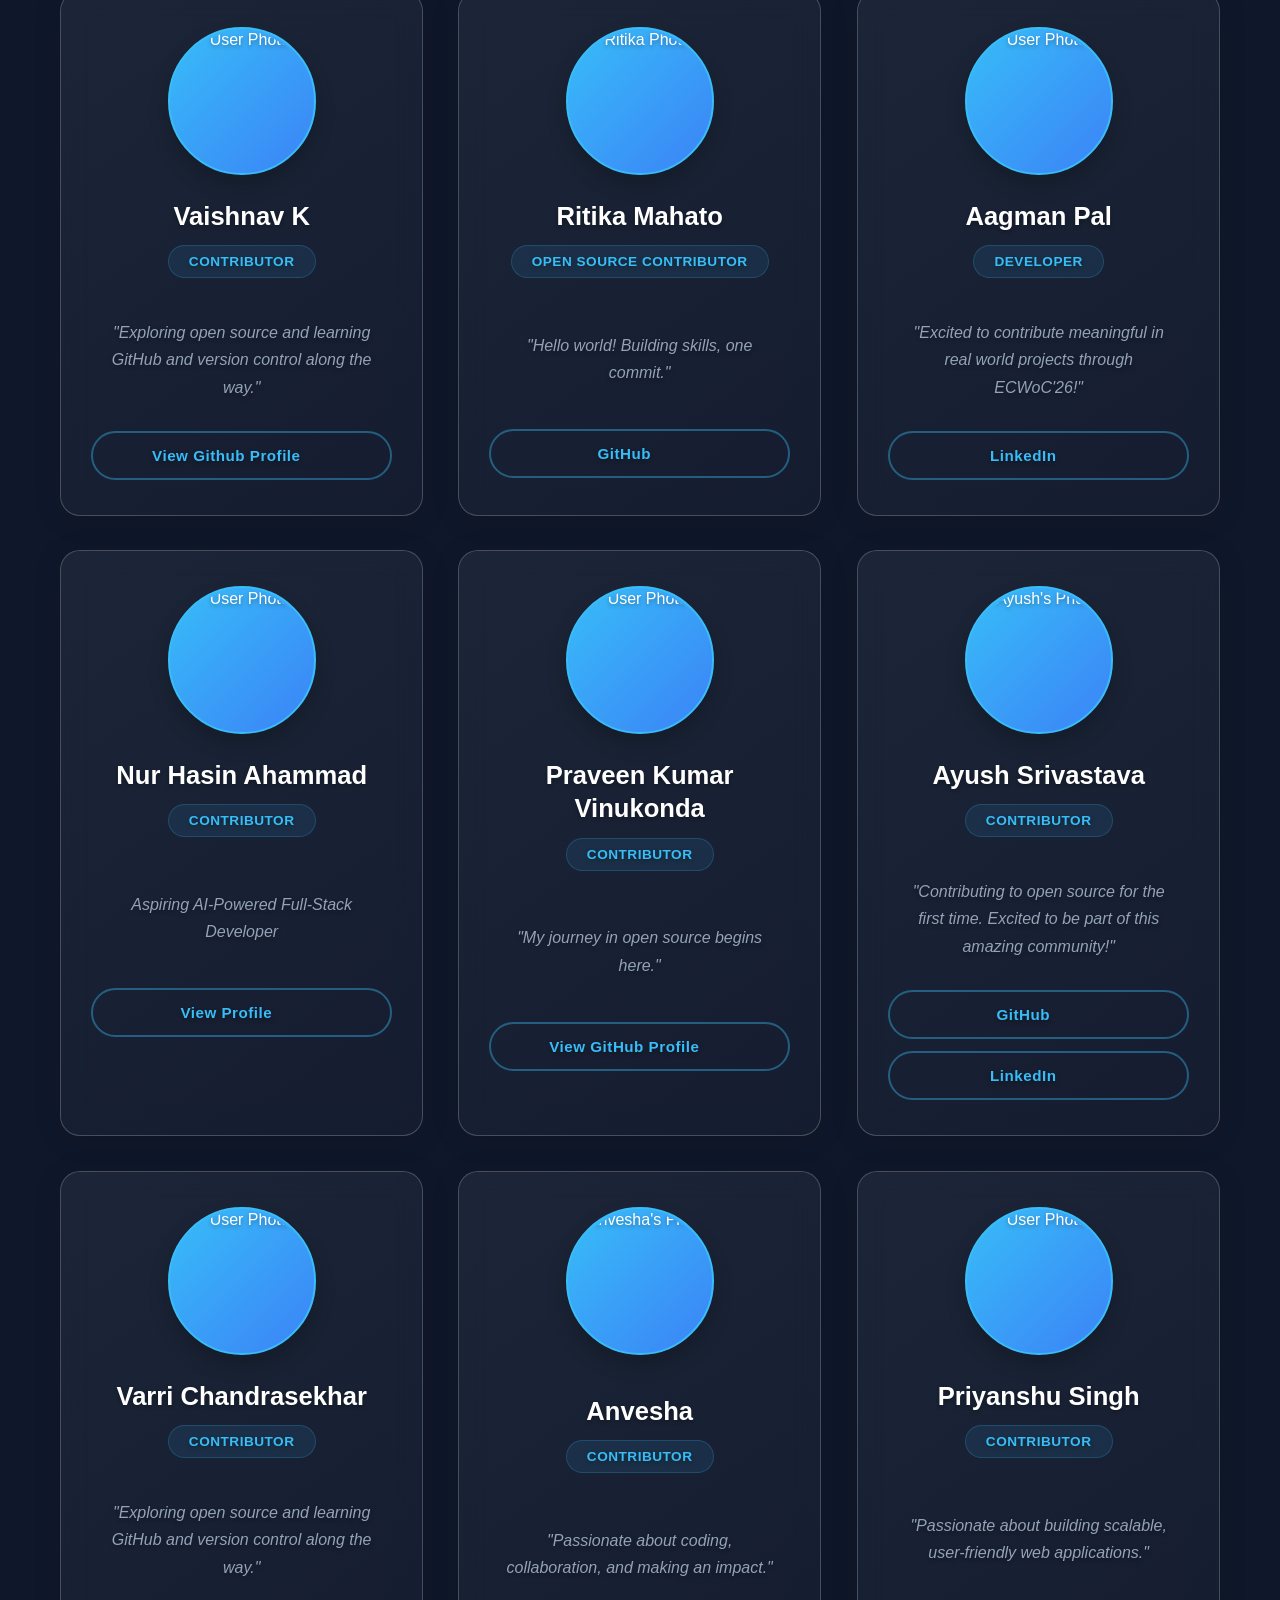
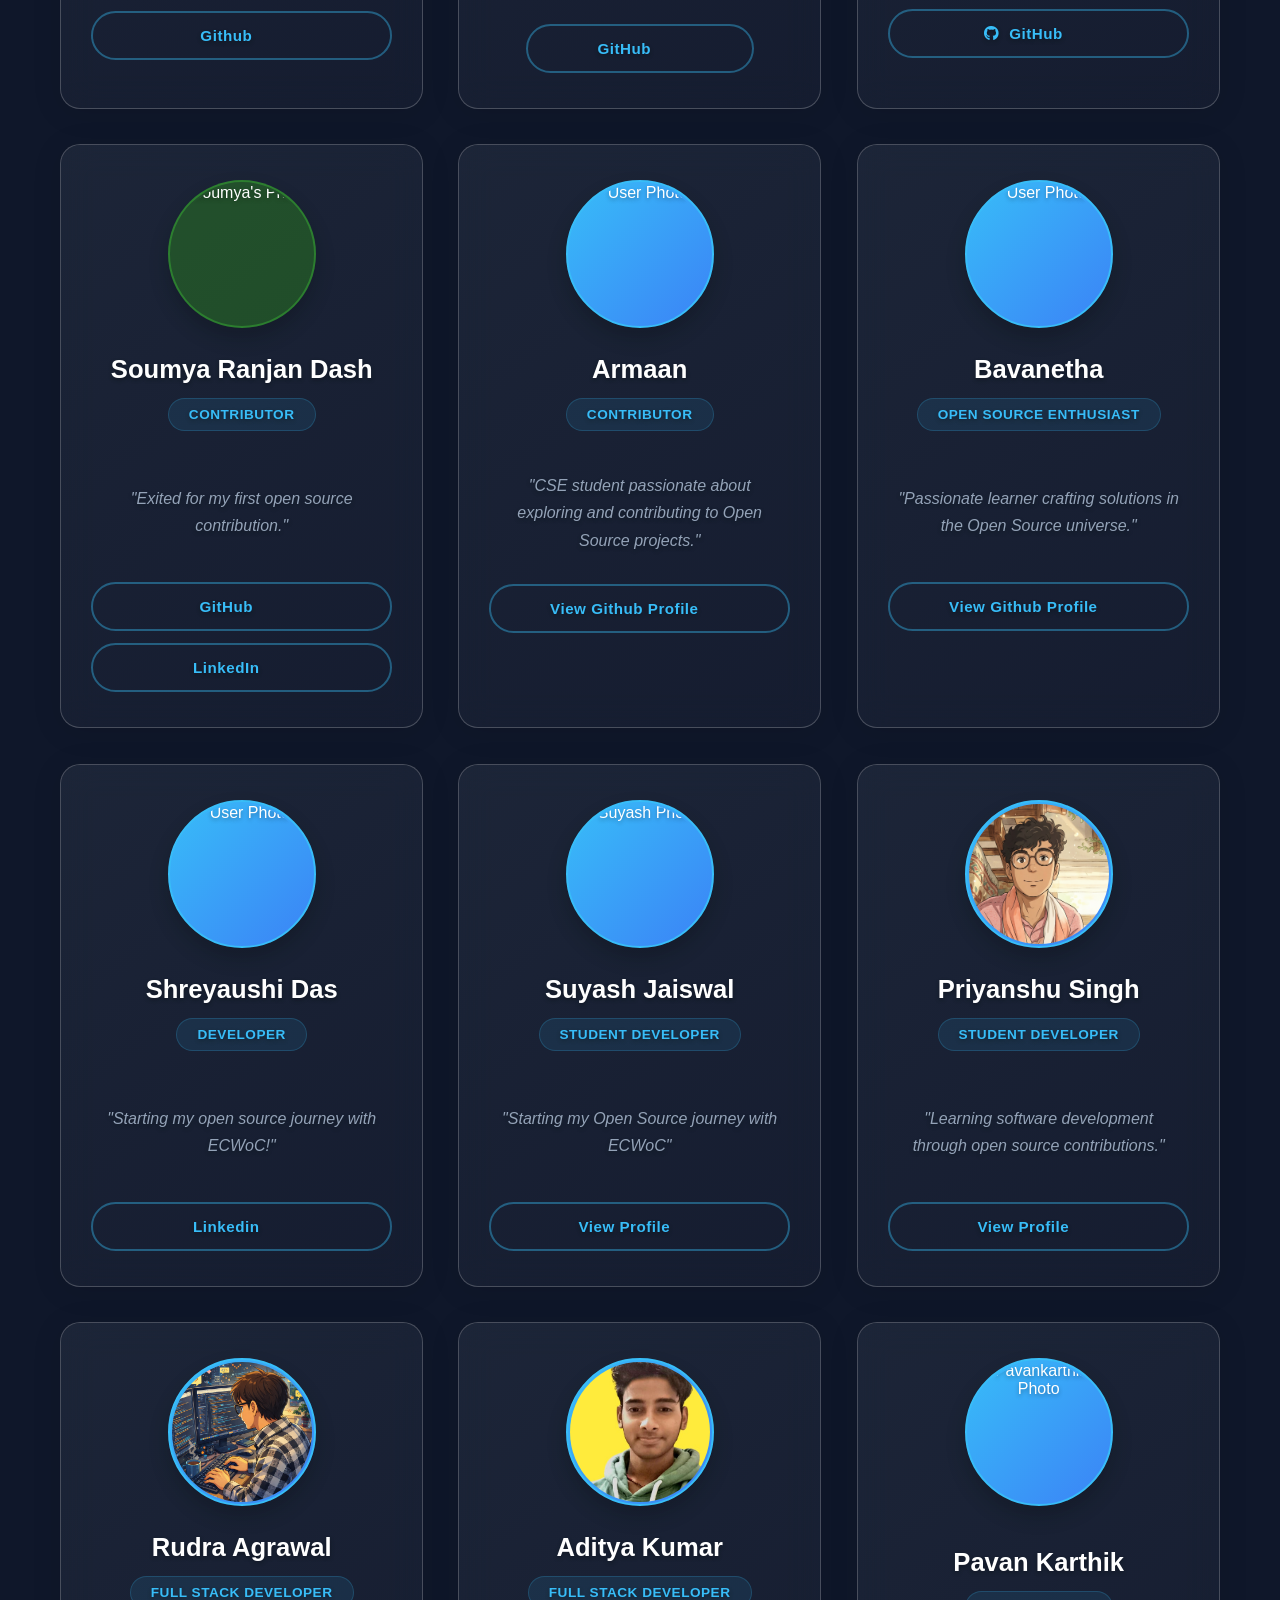
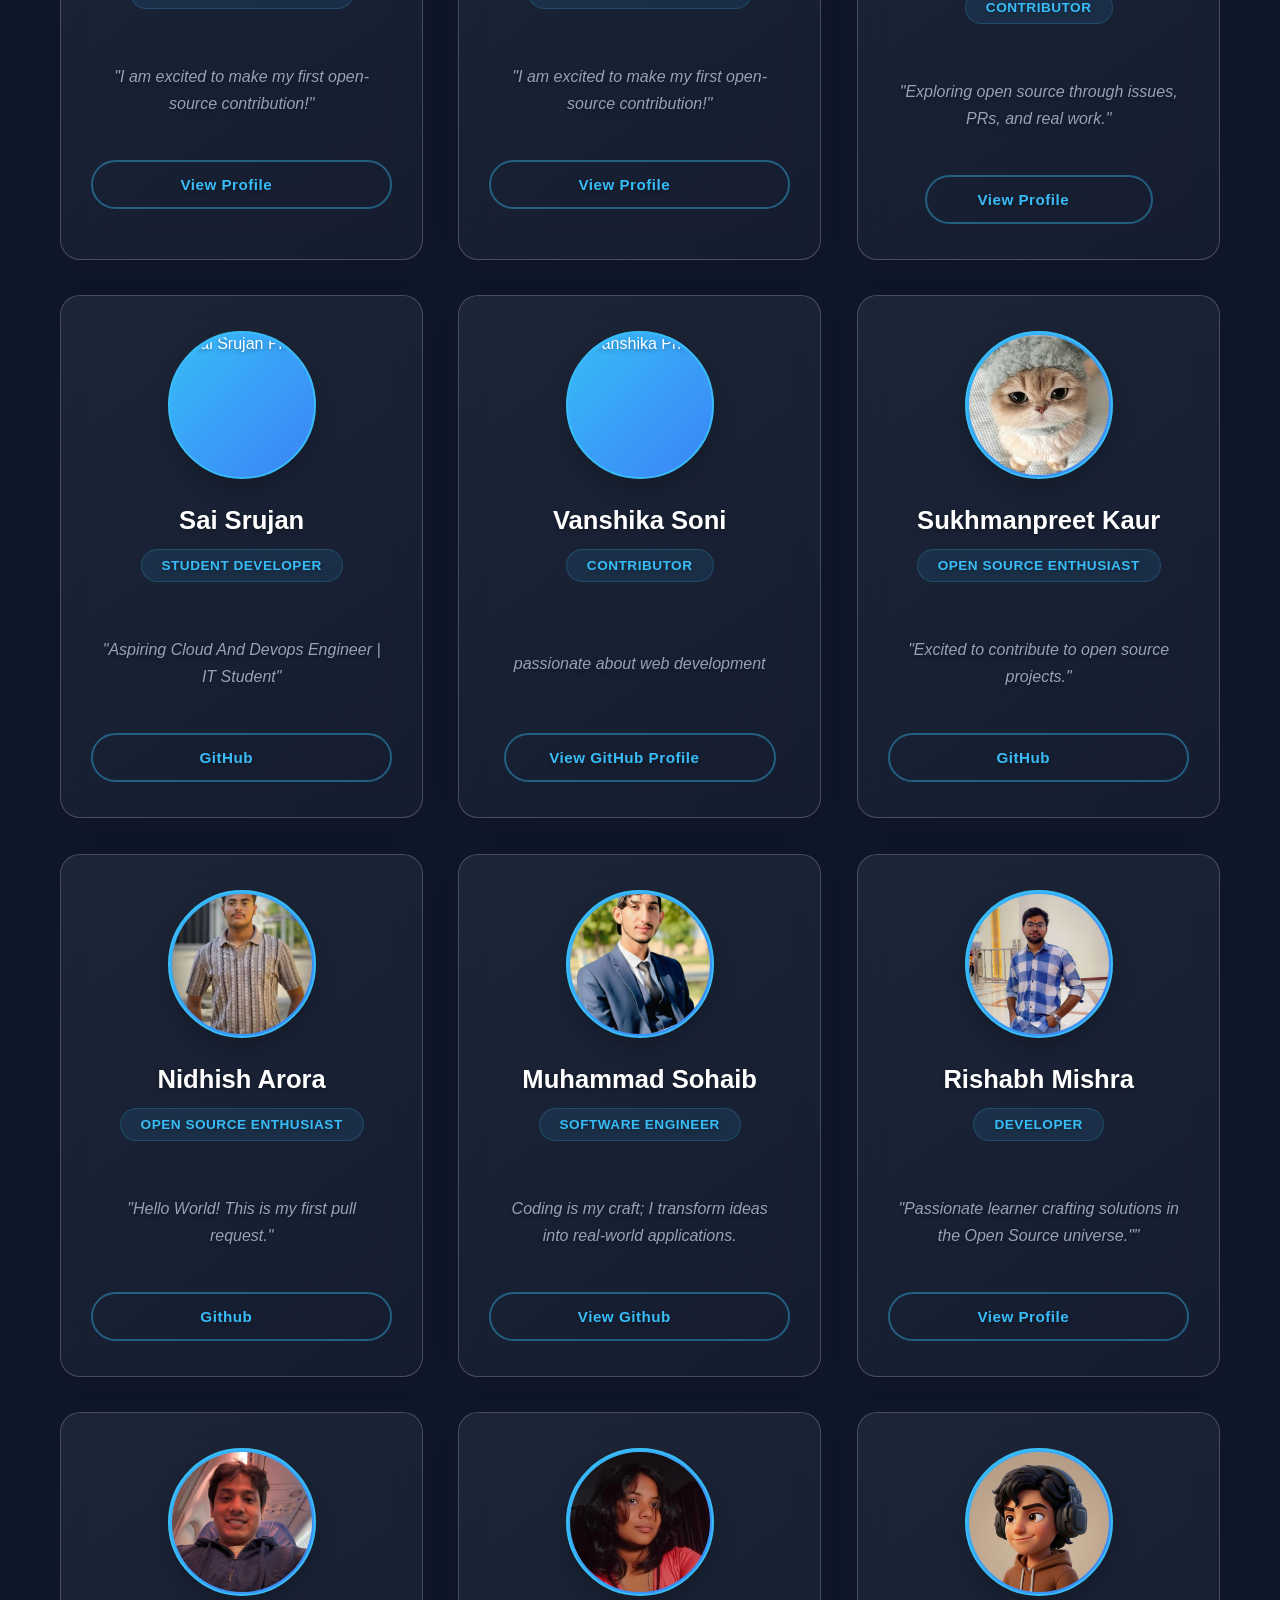
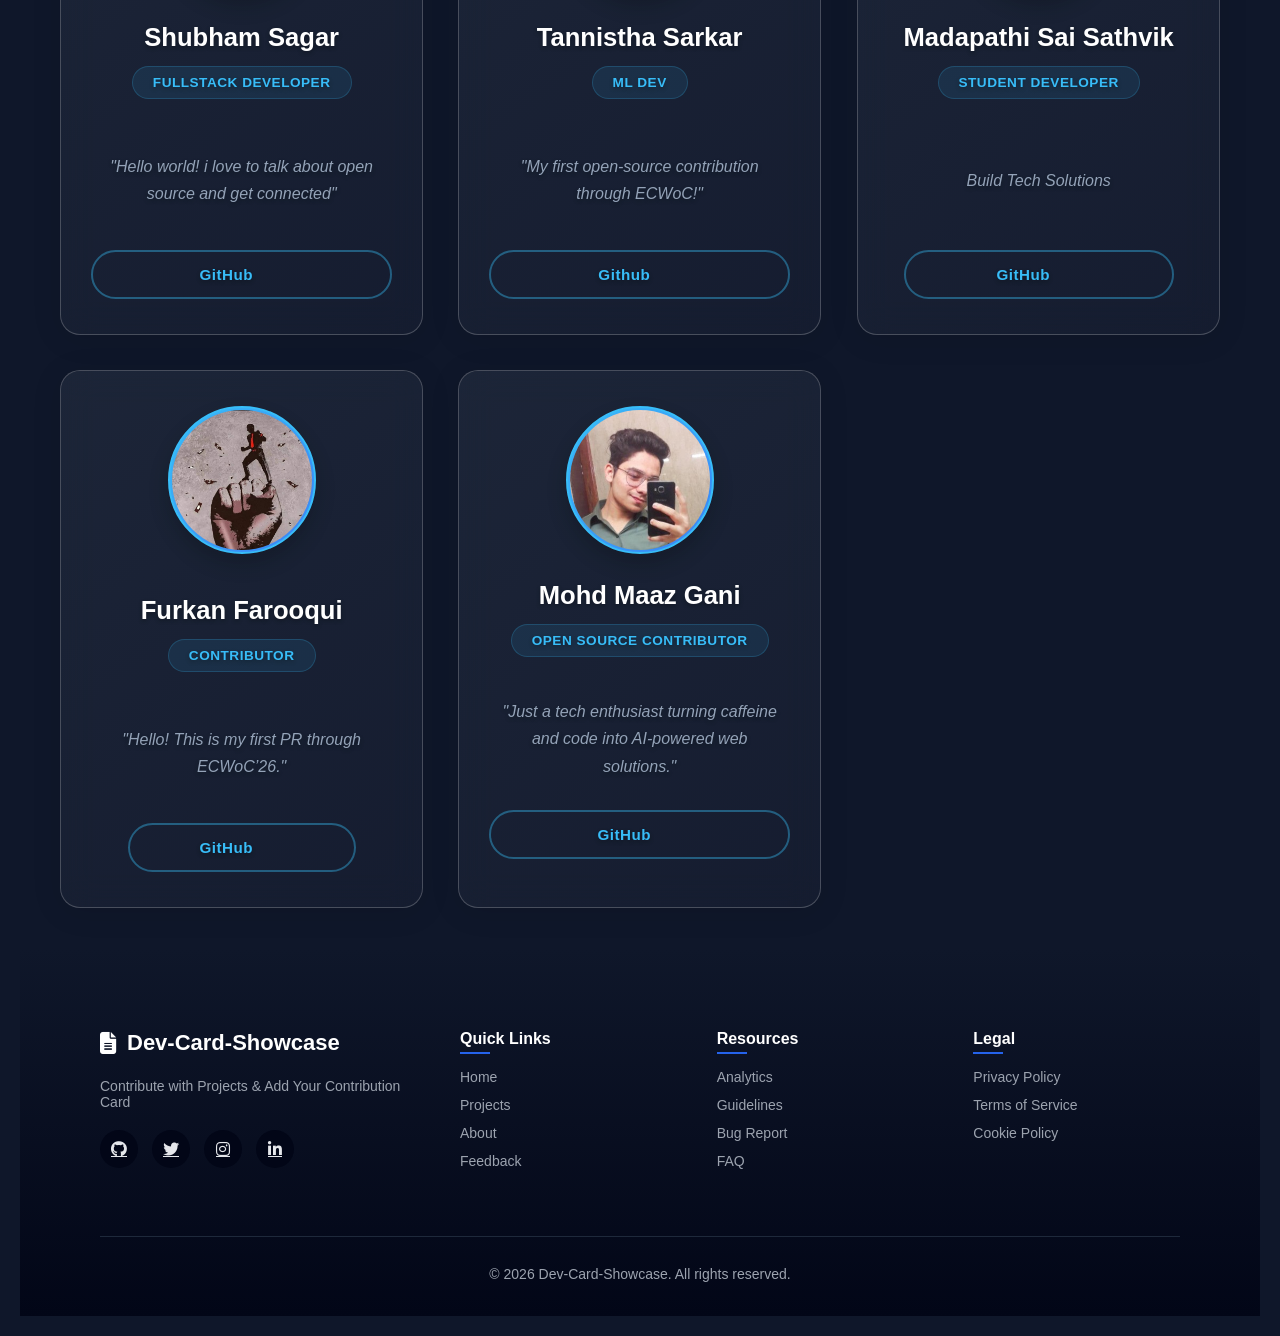
==== commit 79576b24: "Merge pull request #1460 from omkarhole/fix/navbar-footer-styles Fix navbar and footer styles across" ====
--- a/index.html
+++ b/index.html
@@ -9,6 +9,8 @@
     <link rel="stylesheet" href="style.css">
     <link rel="icon" type="image/png" href="Hall of Fame (1).png">
     <link rel="stylesheet" href="https://cdnjs.cloudflare.com/ajax/libs/font-awesome/6.4.0/css/all.min.css">
+
+    
 </head>
 
 <body>
@@ -50,35 +52,8 @@
     
     <!-- Page Loader -->
 
-
-    <!-- NAVBAR START -->
-    <nav class="navbar">
-        <div class="nav-logo">🚀 Community</div>
-
-        <!-- Hamburger Icon -->
-        <div class="hamburger" id="hamburger">
-            <span></span>
-            <span></span>
-            <span></span>
-        </div>
-
-        <ul class="nav-links" id="navLinks">
-            <li><a href="index.html">Home</a></li>
-            <li><a href="contribute.html">Contribute</a></li>
-            <li><a href="https://github.com/Jayanta2004/dev-card-showcase" target="_blank" rel="noopener">GitHub</a></li>
-            <li><a href="projects.html">Projects</a></li>
-            <li><a href="statistics.html">Statistics</a></li>
-            <li><a href="about.html">About</a></li>
-            <li><a href="faq.html">FAQ</a></li>
-            <li><a href="guidelines.html">Guidelines</a></li>
-            <li><a href="feedback.html">Feedback</a></li>
-            <li><a href="bug-report.html">Bug Report</a></li>
-            <li><a href="feature-request.html">Feature Request</a></li>
-            <li><a href="analytics.html">Analytics</a></li>
-            <li><a href="roadmap.html">Roadmap</a></li>
-        </ul>
-        <button id="themeToggle" class="theme-toggle">🌙</button>
-    </nav>
+<div id="navbar"></div>
+
 
     <!-- NAVBAR END -->
 
@@ -132,7 +107,13 @@
                 <img src="images/user.png" alt="User Photo" class="card-img">
                 <h2>Contributor Name</h2>
                 <span class="role">Developer</span>
+                <div class="card-badges" id="badges-template">
+                    <!-- Badges will be dynamically inserted here -->
+                </div>
                 <p>"I learned how to make a Pull Request today!"</p>
+                <div class="card-projects" id="projects-template">
+                    <!-- Projects will be dynamically inserted here -->
+                </div>
                 <a href="#" class="card-btn" target="_blank">View Profile</a>
             </div>
         </div>
@@ -831,65 +812,7 @@
     </div> <!-- End of card-container -->
 
     
-    <!-- FOOTER START -->
-    <footer class="footer">
-        <div class="footer-container">
-      
-          <!-- Brand Section -->
-          <div class="footer-brand">
-            <h3>
-              <i class="fa-solid fa-file-lines"></i>
-              Dev-Card-Showcase
-            </h3>
-            <p>Contribute with Projects & Add Your Contribution Card</p>
-      
-            <div class="footer-social-icons">
-              <a href="https://github.com/Jayanta2004"><i class="fa-brands fa-github"></i></a>
-              <a href="https://x.com/JayantaG2004"><i class="fa-brands fa-twitter"></i></a>
-              <a href="https://www.instagram.com/jayantaghosh2004"><i class="fa-brands fa-instagram"></i></a>
-              <a href="https://www.linkedin.com/in/jayantaghosh2004"><i class="fa-brands fa-linkedin-in"></i></a>
-            </div>
-          </div>
-      
-          <!-- Quick Links -->
-          <div class="footer-links">
-            <h4>Quick Links</h4>
-            <ul>
-              <li><a href="#">Home</a></li>
-              <li><a href="projects.html">Projects</a></li>
-              <li><a href="about.html">About</a></li>
-              <li><a href="feedback.html">Feedback</a></li>
-            </ul>
-          </div>
-      
-          <!-- Resources -->
-          <div class="footer-links">
-            <h4>Resources</h4>
-            <ul>
-              <li><a href="analytics.html">Analytics</a></li>
-              <li><a href="guidelines.html">Guidelines</a></li>
-              <li><a href="bug-report.html">Bug Report</a></li>
-              <li><a href="faq.html">FAQ</a></li>
-            </ul>
-          </div>
-      
-          <!-- Legal -->
-          <div class="footer-links">
-            <h4>Legal</h4>
-            <ul>
-              <li><a href="privacy-policy.html">Privacy Policy</a></li>
-              <li><a href="terms-of-service.html">Terms of Service</a></li>
-              <li><a href="#">Cookie Policy</a></li>
-            </ul>
-          </div>
-      
-        </div>
-      
-        <div class="footer-bottom">
-          <p>© 2026 Dev-Card-Showcase. All rights reserved.</p>
-        </div>
-      </footer>
-    <!-- FOOTER END -->
+  <div id="footer"></div>
 
     <!-- Scroll to Top Button -->
     <button class="scroll-to-top" id="scrollToTop" onclick="scrollToTop()">
@@ -968,6 +891,7 @@
     </div>
 
   <script src="./js/index.js"></script>
+  <script src="js/include.js"></script>
 </body>
 
 </html>
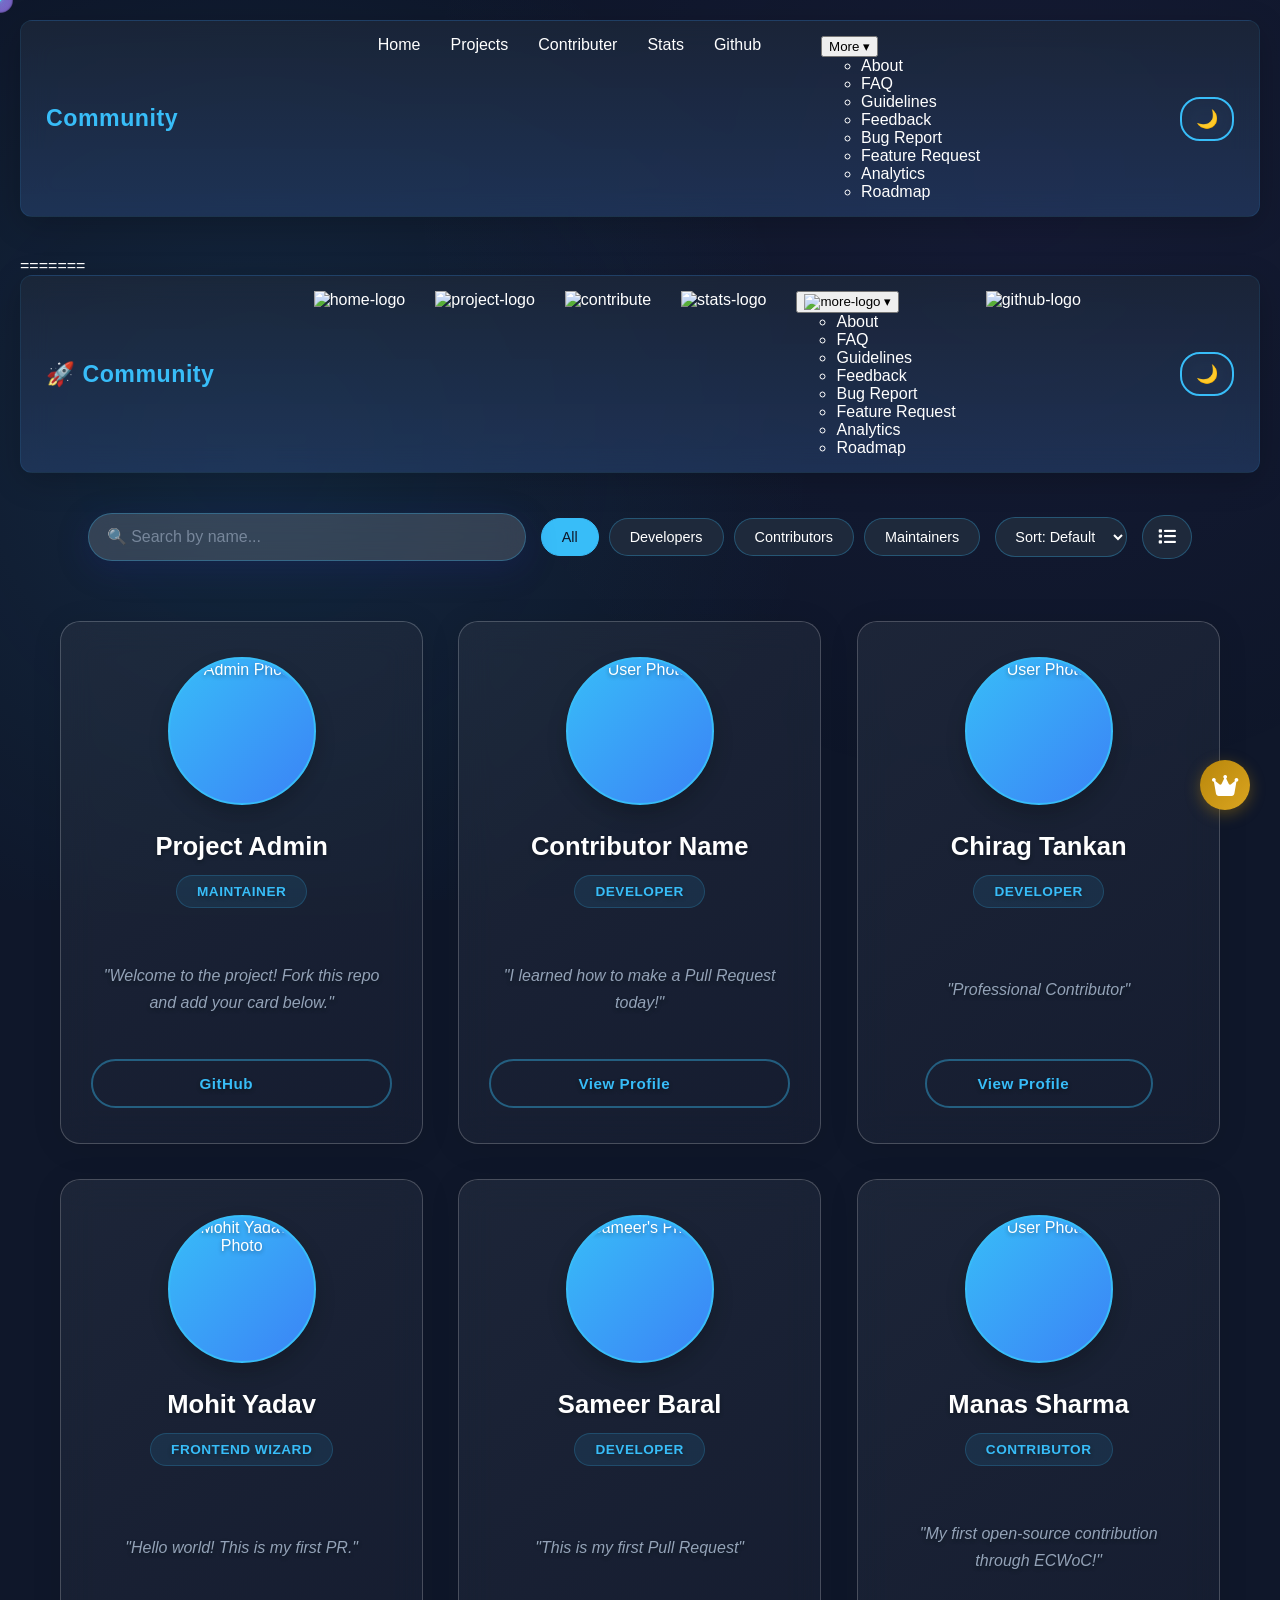
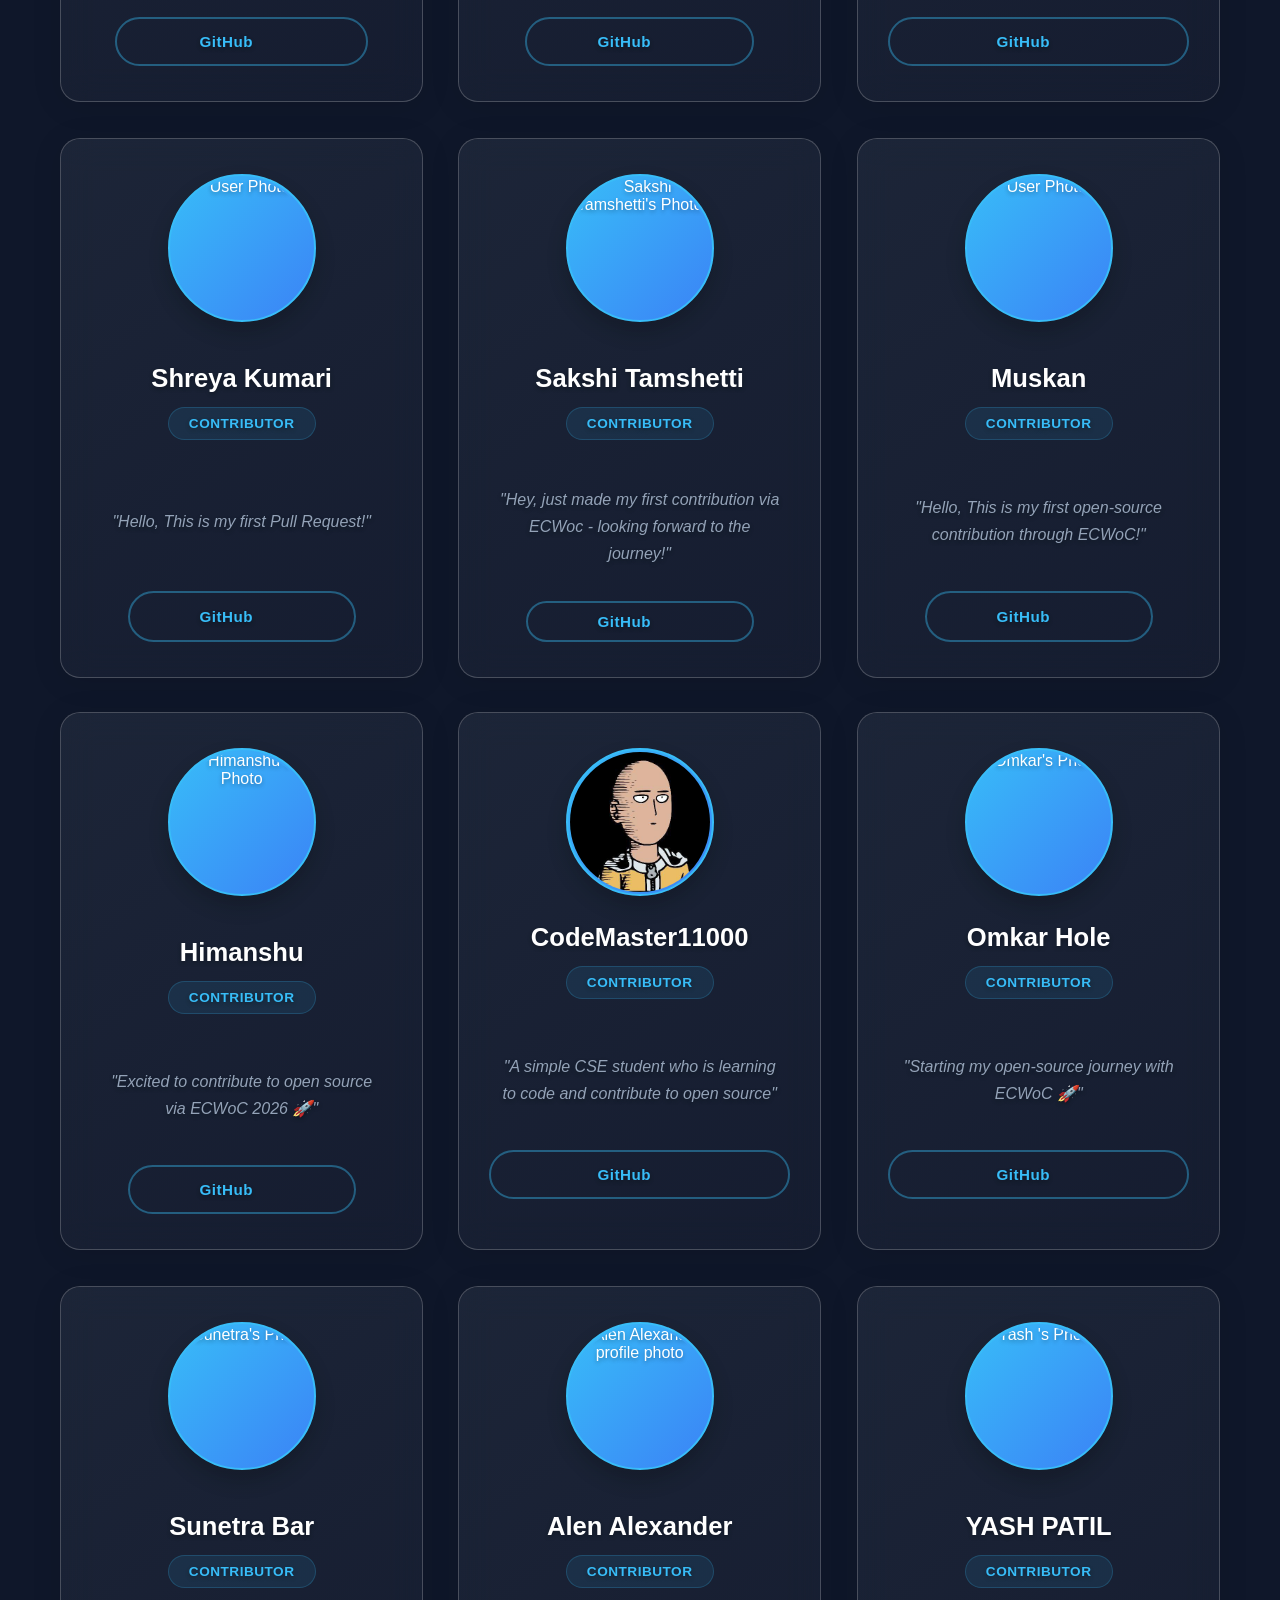
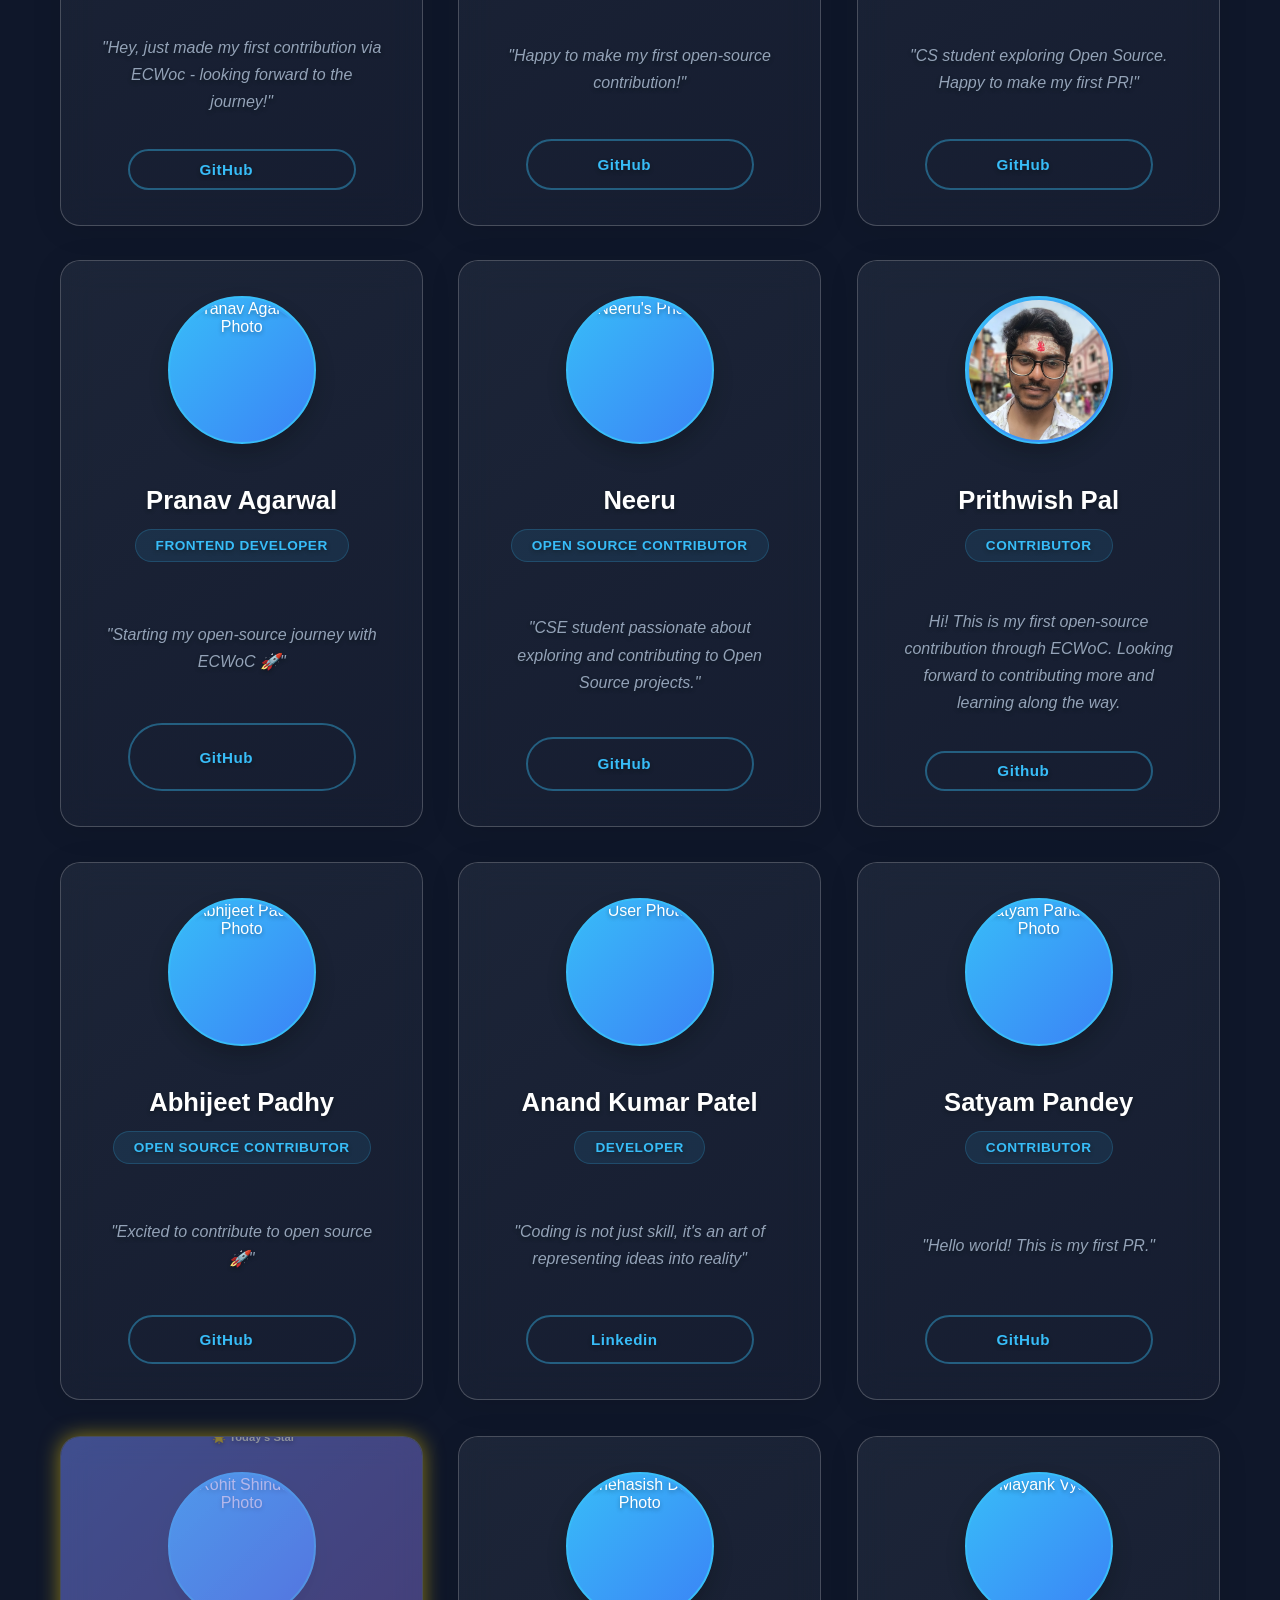
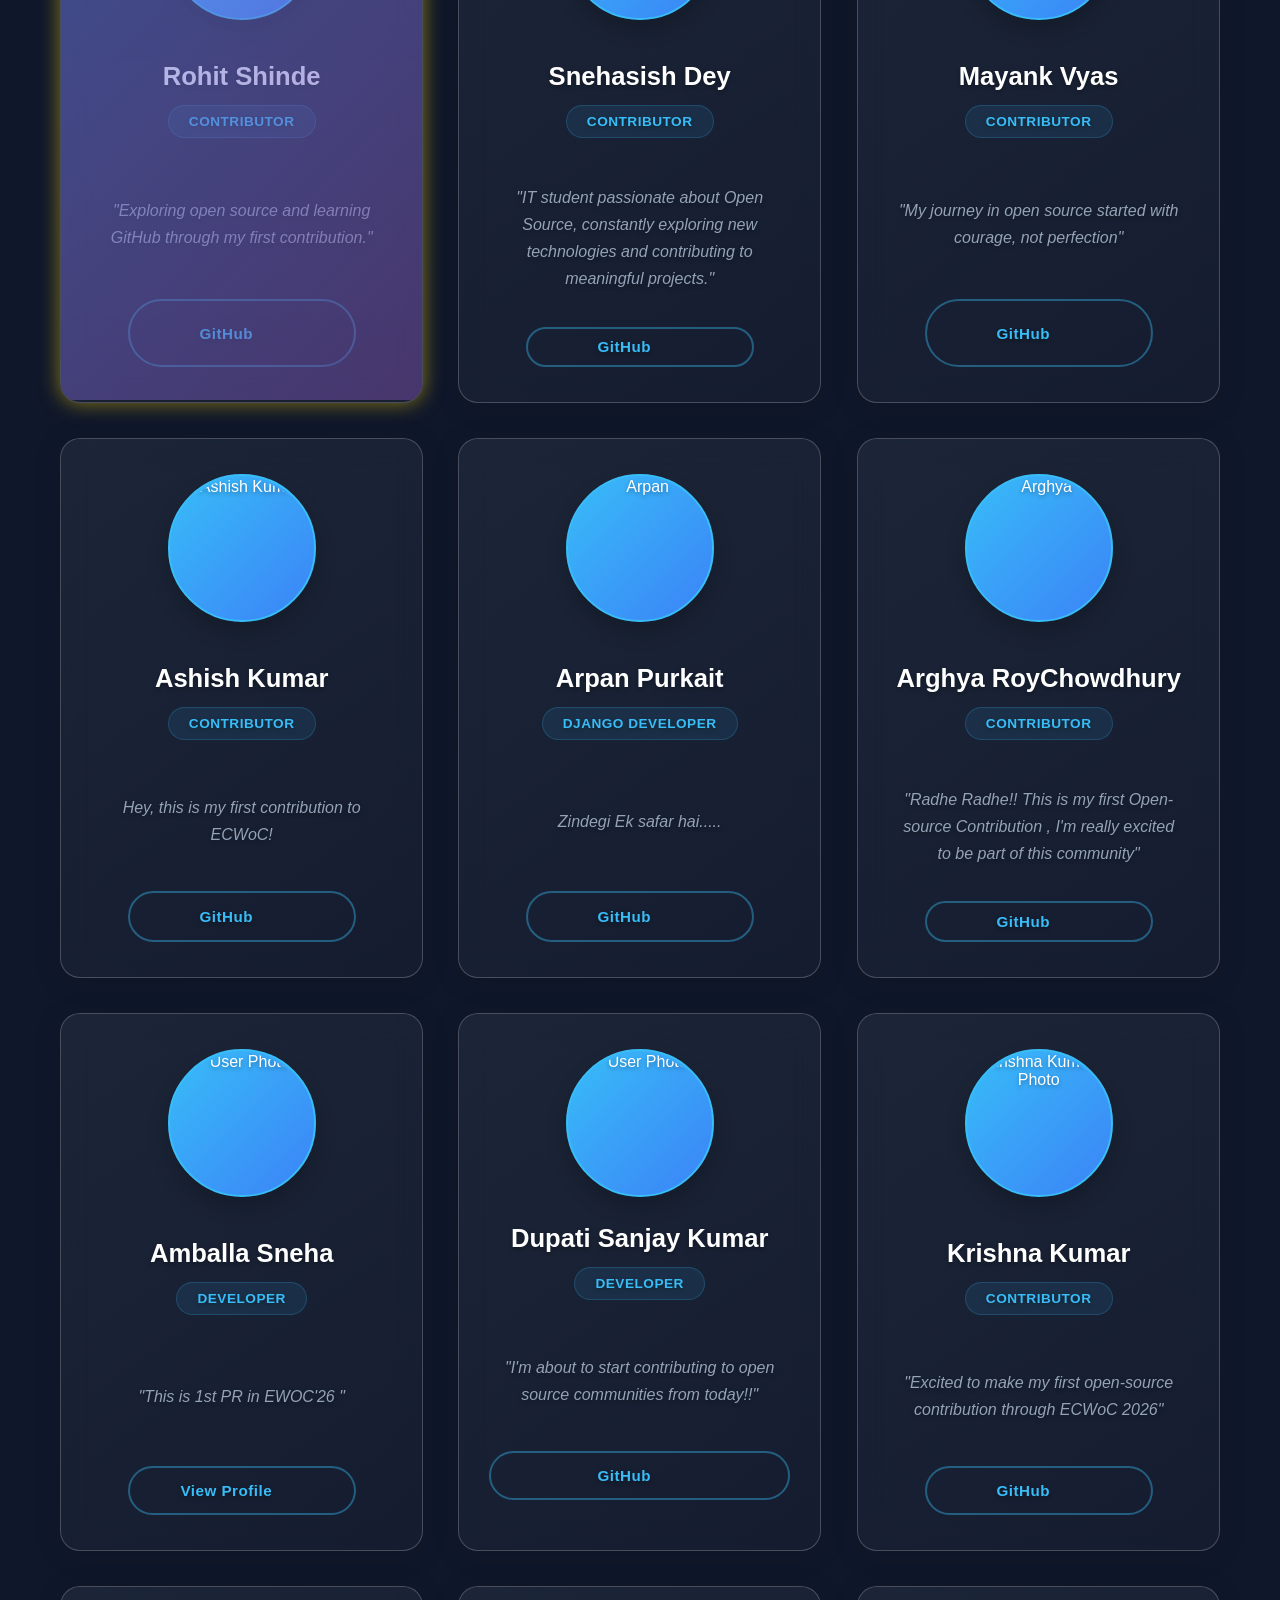
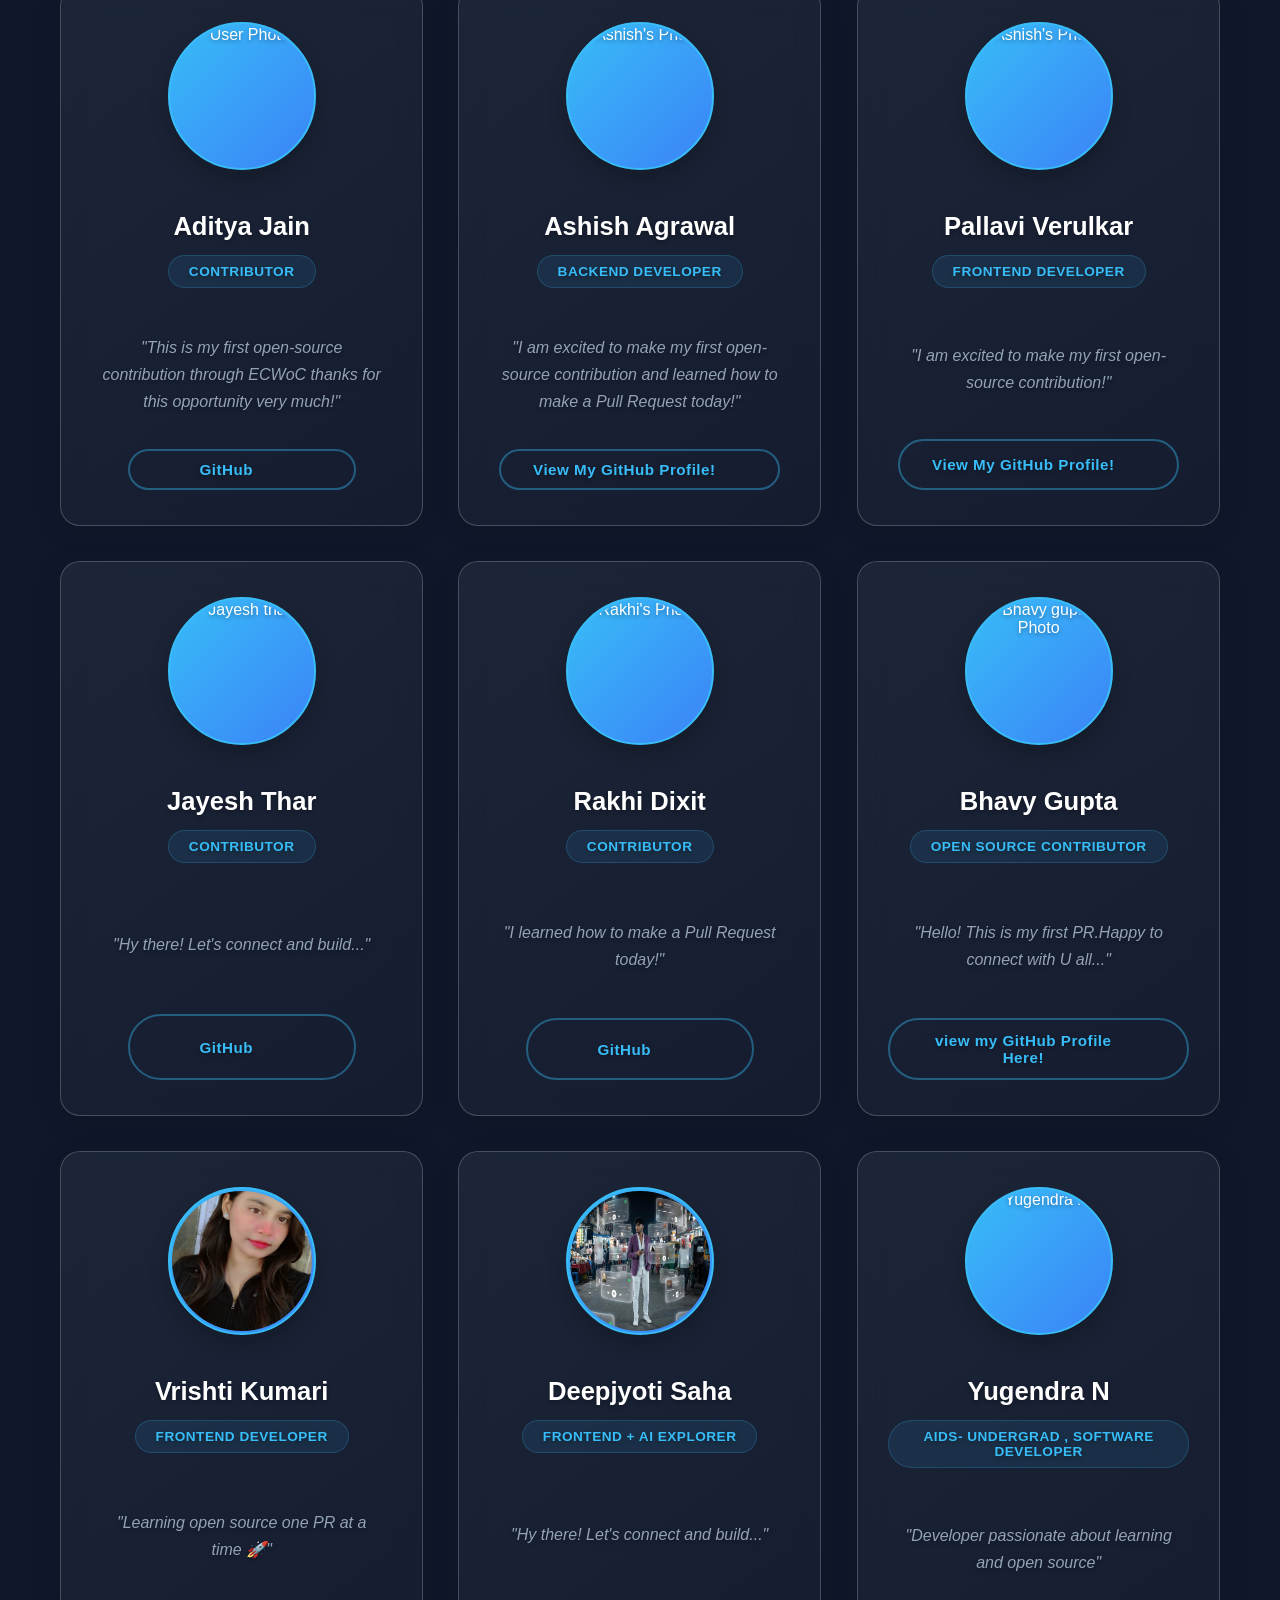
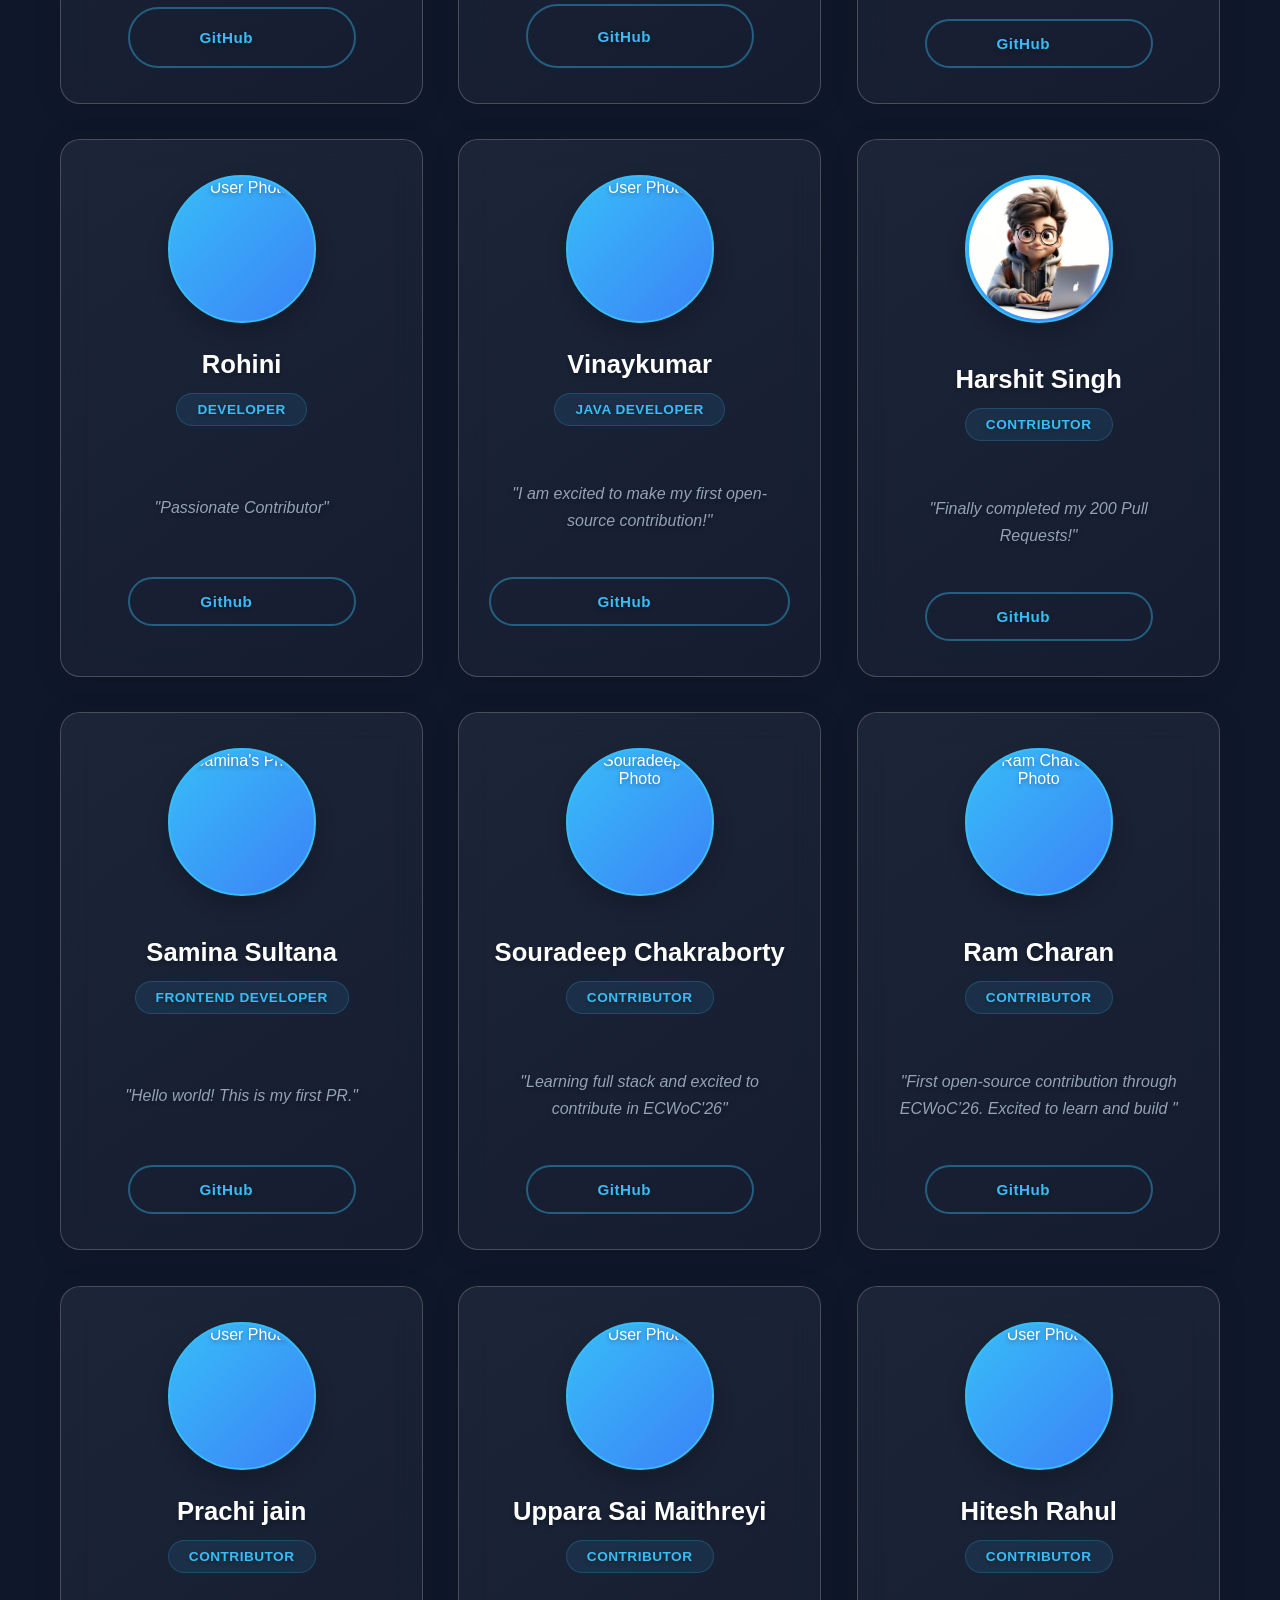
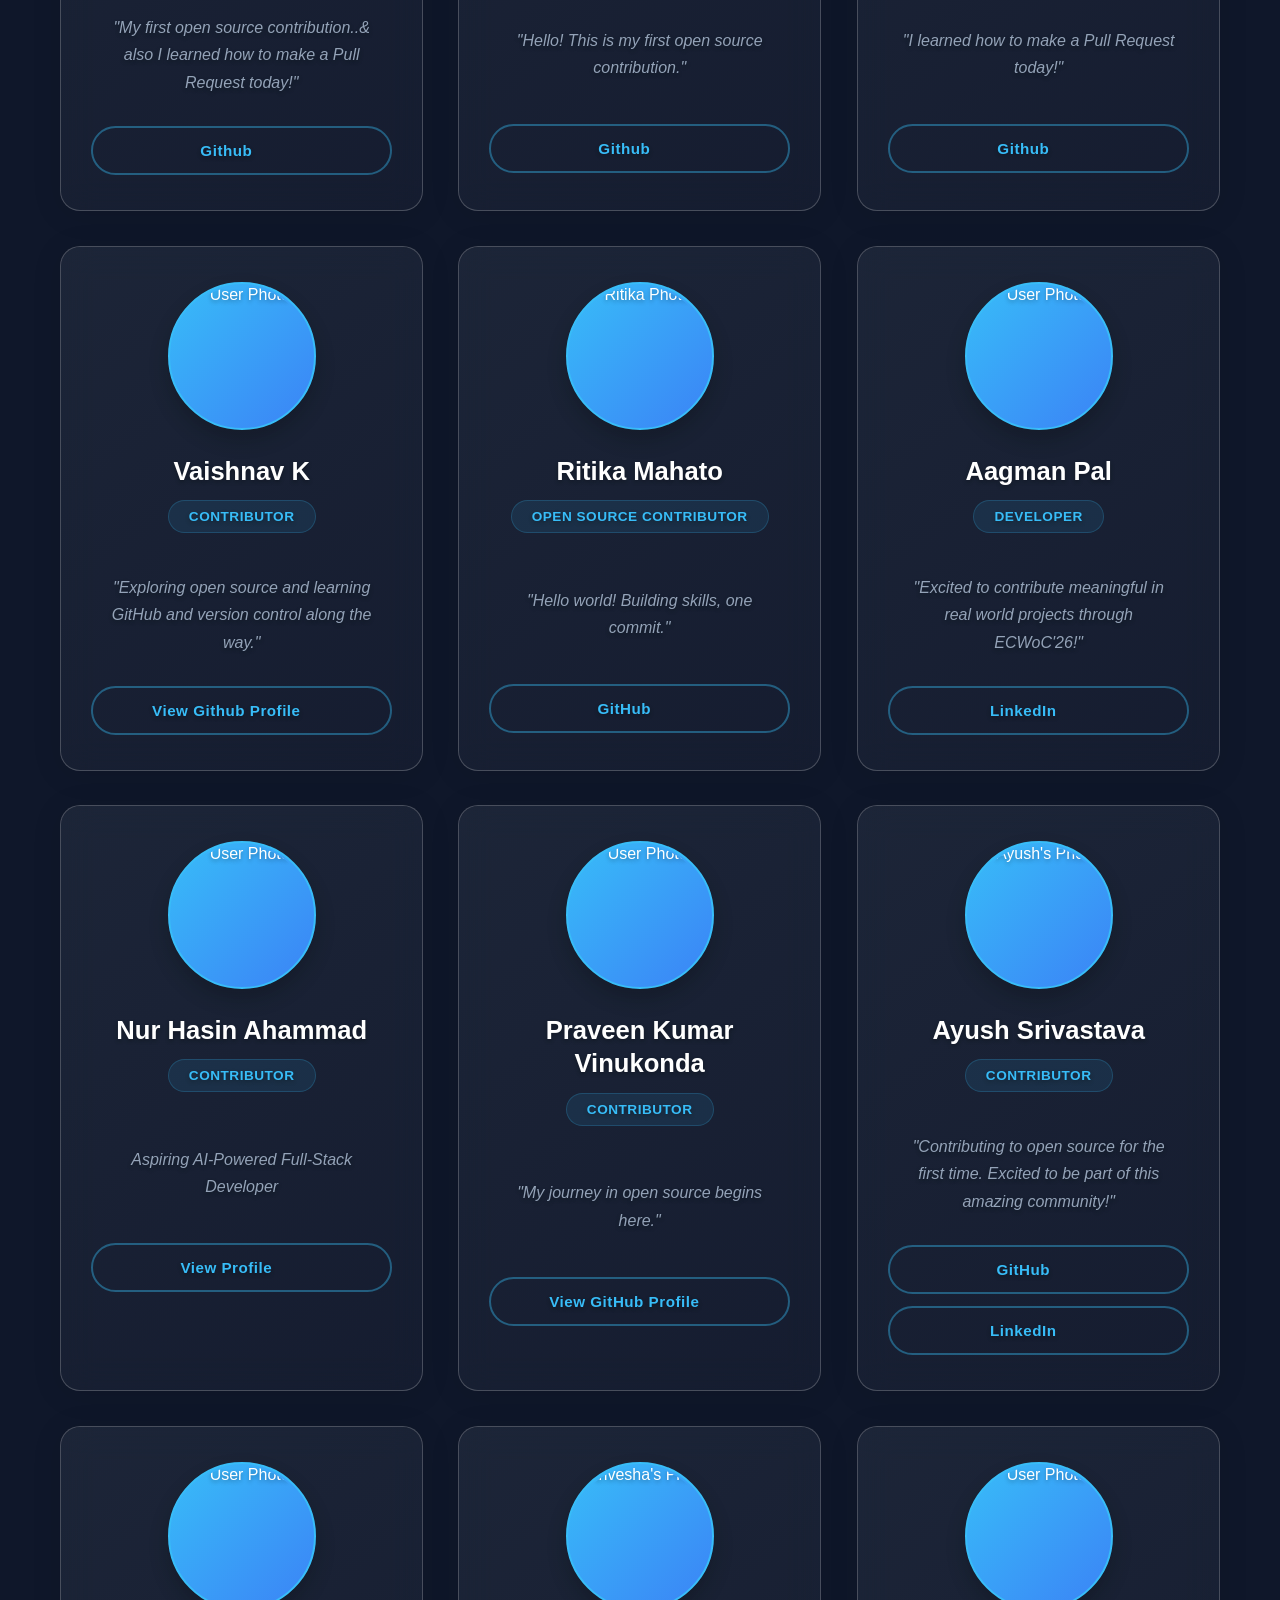
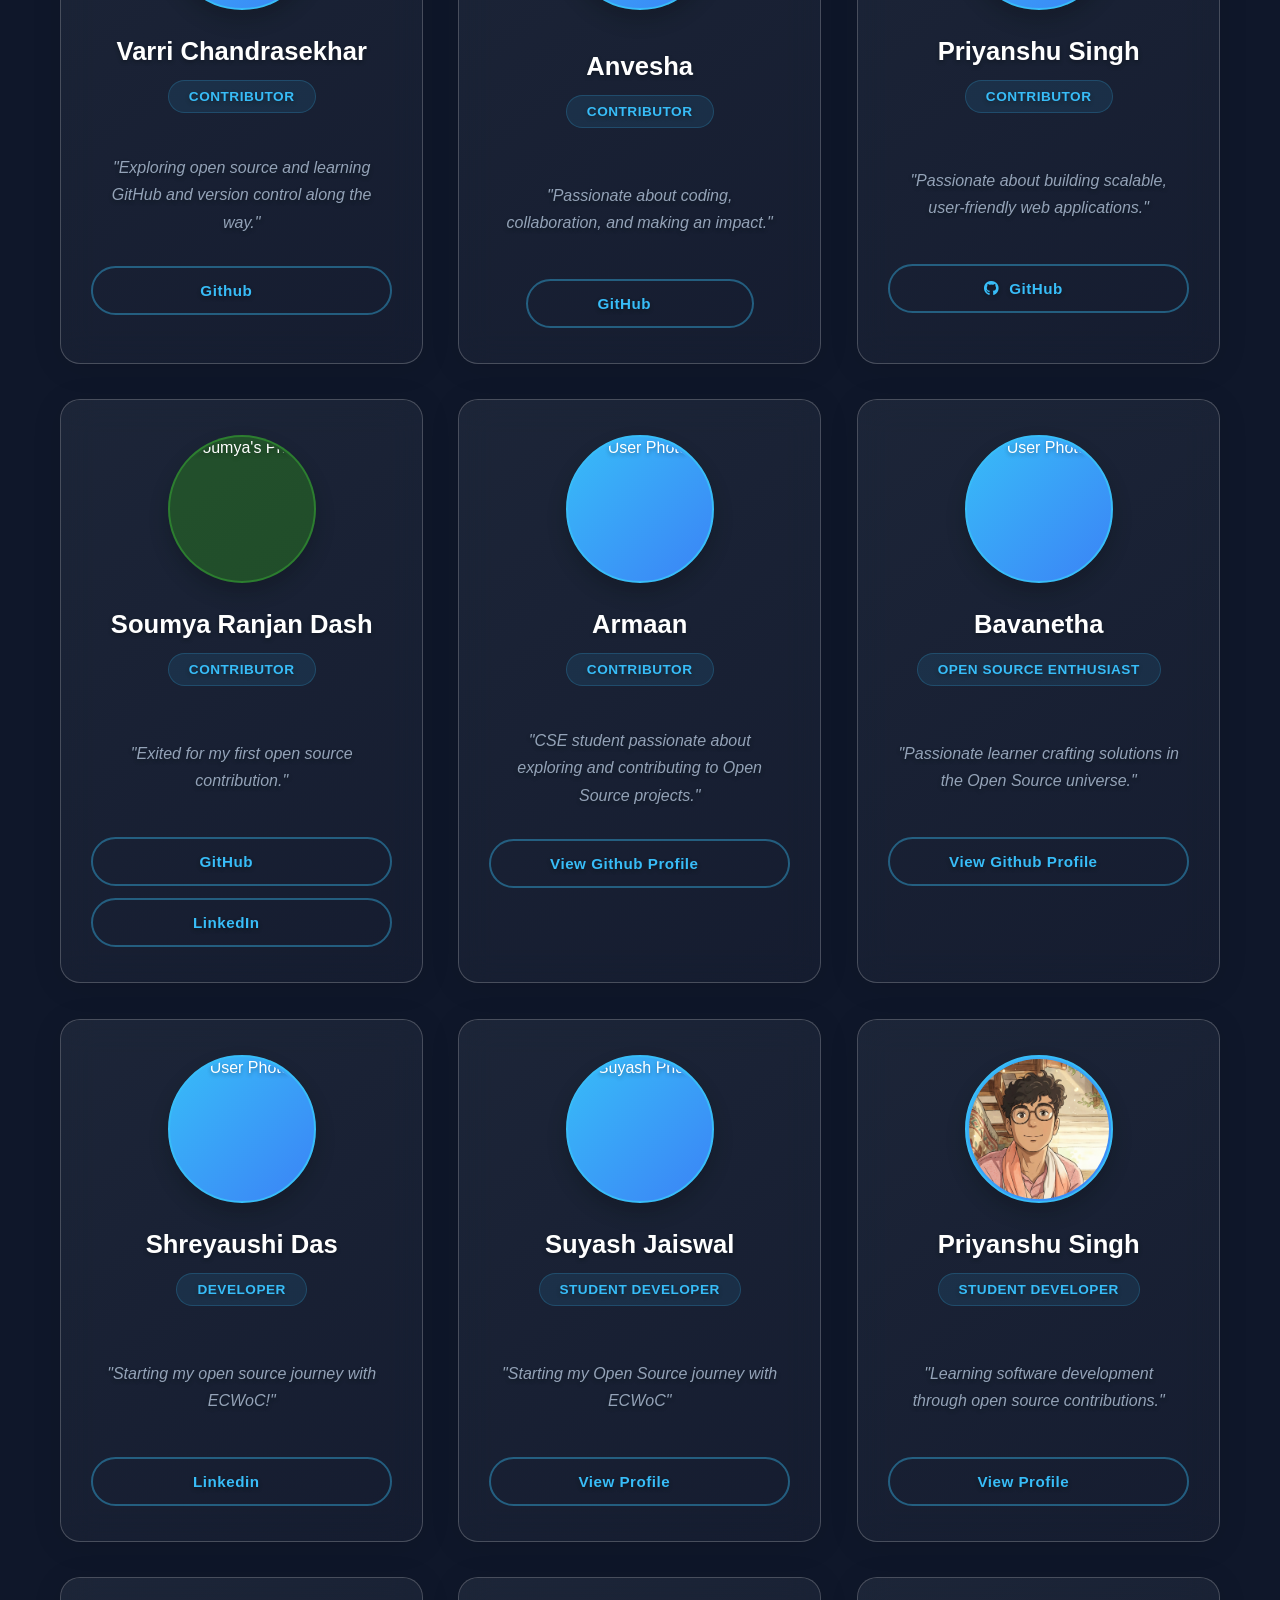
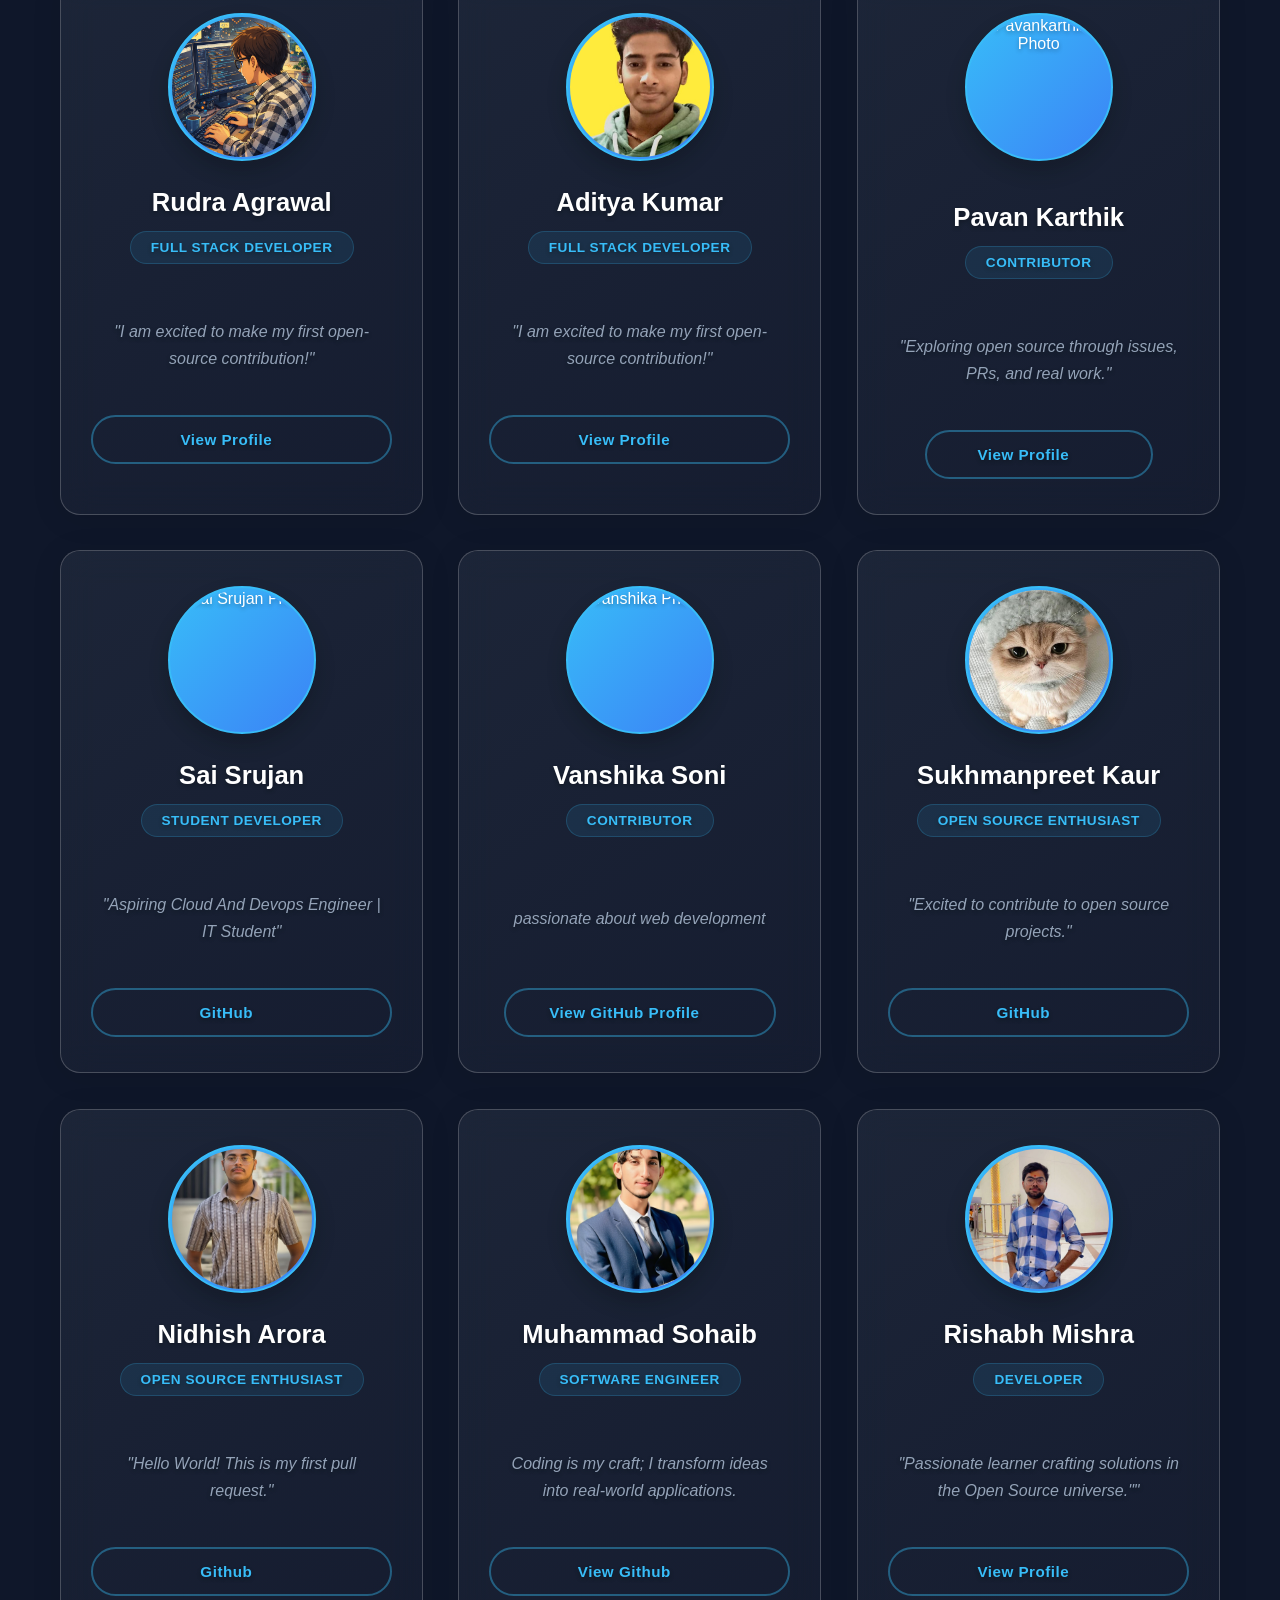
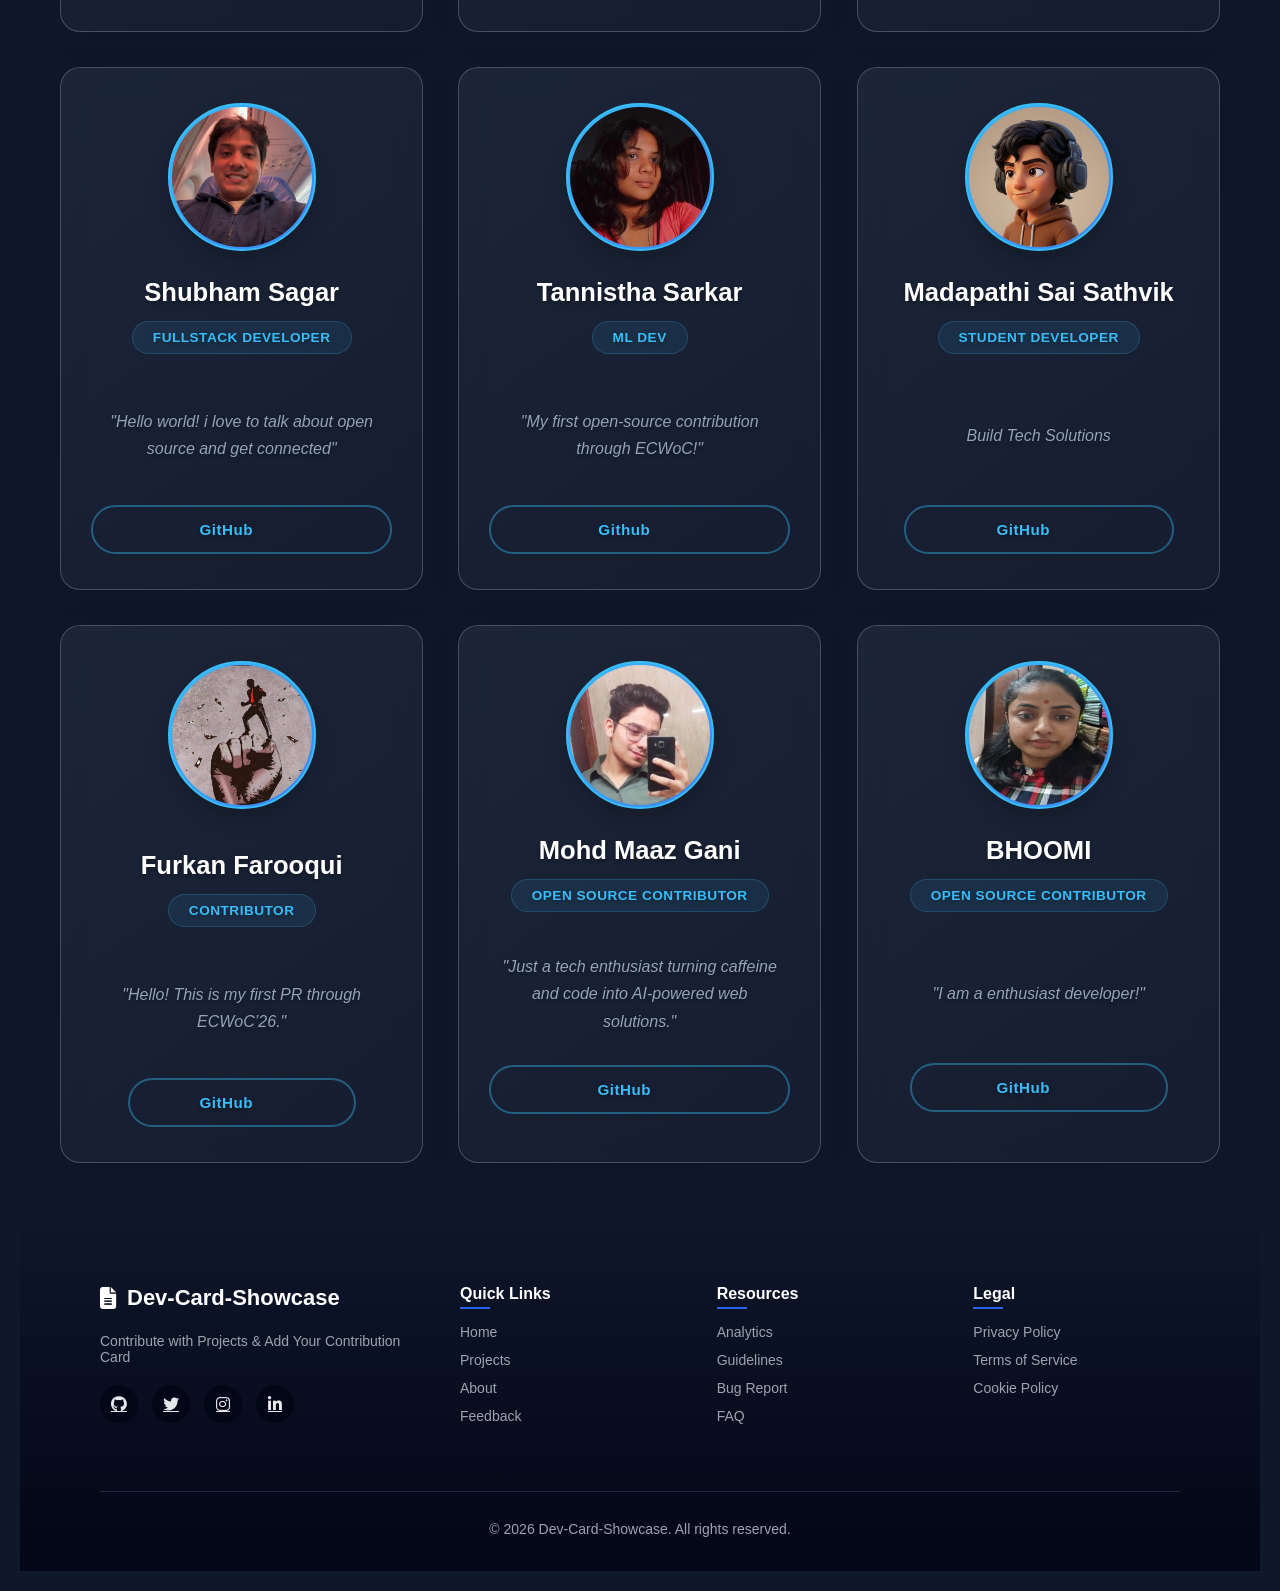
==== commit 71101044: "Merge branch 'main' into UpdateNav" ====
--- a/index.html
+++ b/index.html
@@ -9,6 +9,7 @@
     <link rel="stylesheet" href="style.css">
     <link rel="icon" type="image/png" href="Hall of Fame (1).png">
     <link rel="stylesheet" href="https://cdnjs.cloudflare.com/ajax/libs/font-awesome/6.4.0/css/all.min.css">
+    <script src="https://unpkg.com/lucide@latest/dist/umd/lucide.js"></script>
 
     
 </head>
@@ -52,7 +53,70 @@
     
     <!-- Page Loader -->
 
+
+
+    <!-- NAVBAR START -->
+  <nav class="navbar">
+  <div class="nav-left">
+    <div class="nav-logo">
+        Community
+    </div>
+  </div>
+
+  <ul class="nav-links">
+    <!-- Primary -->
+    <li><a href="index.html">
+        <i data-lucide="home"></i>
+        Home
+        
+    </a></li>
+    <li><a href="projects.html">
+        <i data-lucide="folder"></i>
+        Projects
+    <li><a href="contribute.html">
+        <i data-lucide="users"></i>
+        Contributer
+    </a></li>
+    <li><a href="statistics.html">
+        <i data-lucide="bar-chart-2"></i>
+        Stats
+    </a></li>
+    <li>
+      <a href="https://github.com/Jayanta2004/dev-card-showcase" target="_blank">
+        <i data-lucide="github"></i>
+        Github
+    </li>
+    <!-- Dropdown -->
+    <li class="dropdown">
+      <button class="drop-btn">
+        More ▾</button>
+      <ul class="dropdown-menu">
+        <li><a href="about.html">About</a></li>
+        <li><a href="faq.html">FAQ</a></li>
+        <li><a href="guidelines.html">Guidelines</a></li>
+        <li><a href="feedback.html">Feedback</a></li>
+        <li><a href="bug-report.html">Bug Report</a></li>
+        <li><a href="feature-request.html">Feature Request</a></li>
+        <li><a href="analytics.html">Analytics</a></li>
+        <li><a href="roadmap.html">Roadmap</a></li>
+      </ul>
+    </li>
+
+  </ul>
+
+  <div class="nav-right">
+    <button id="themeToggle" class="theme-toggle">🌙</button>
+
+    <div class="hamburger" id="hamburger">
+      <span></span>
+      <span></span>
+      <span></span>
+    </div>
+  </div>
+</nav>
+=======
 <div id="navbar"></div>
+
 
 
     <!-- NAVBAR END -->
@@ -806,6 +870,15 @@
             </div>
         </div>
 
+        <div class="card">
+            <div class="card-inner">
+                <img src="images/bhoomi.jpg" alt="Bhoomi's Photo" class="card-img">
+                <h2>BHOOMI</h2>
+                <span class="role">Open source Contributor</span>
+                <p>"I am a enthusiast developer!"</p>
+                <a href="https://github.com/BhoomiGarg123771" class="card-btn" target="_blank">GitHub</a>
+            </div>
+        </div>
         
         <!-- ADD YOUR NEW CARD ABOVE THIS COMMENT -->
 
@@ -879,9 +952,12 @@
     </div>
 </div>
 
-   
-
-
+  
+
+
+    <script>
+        lucide.createIcons();
+    </script>
 
     <!--<script src="tilt.js"></script>-->
 
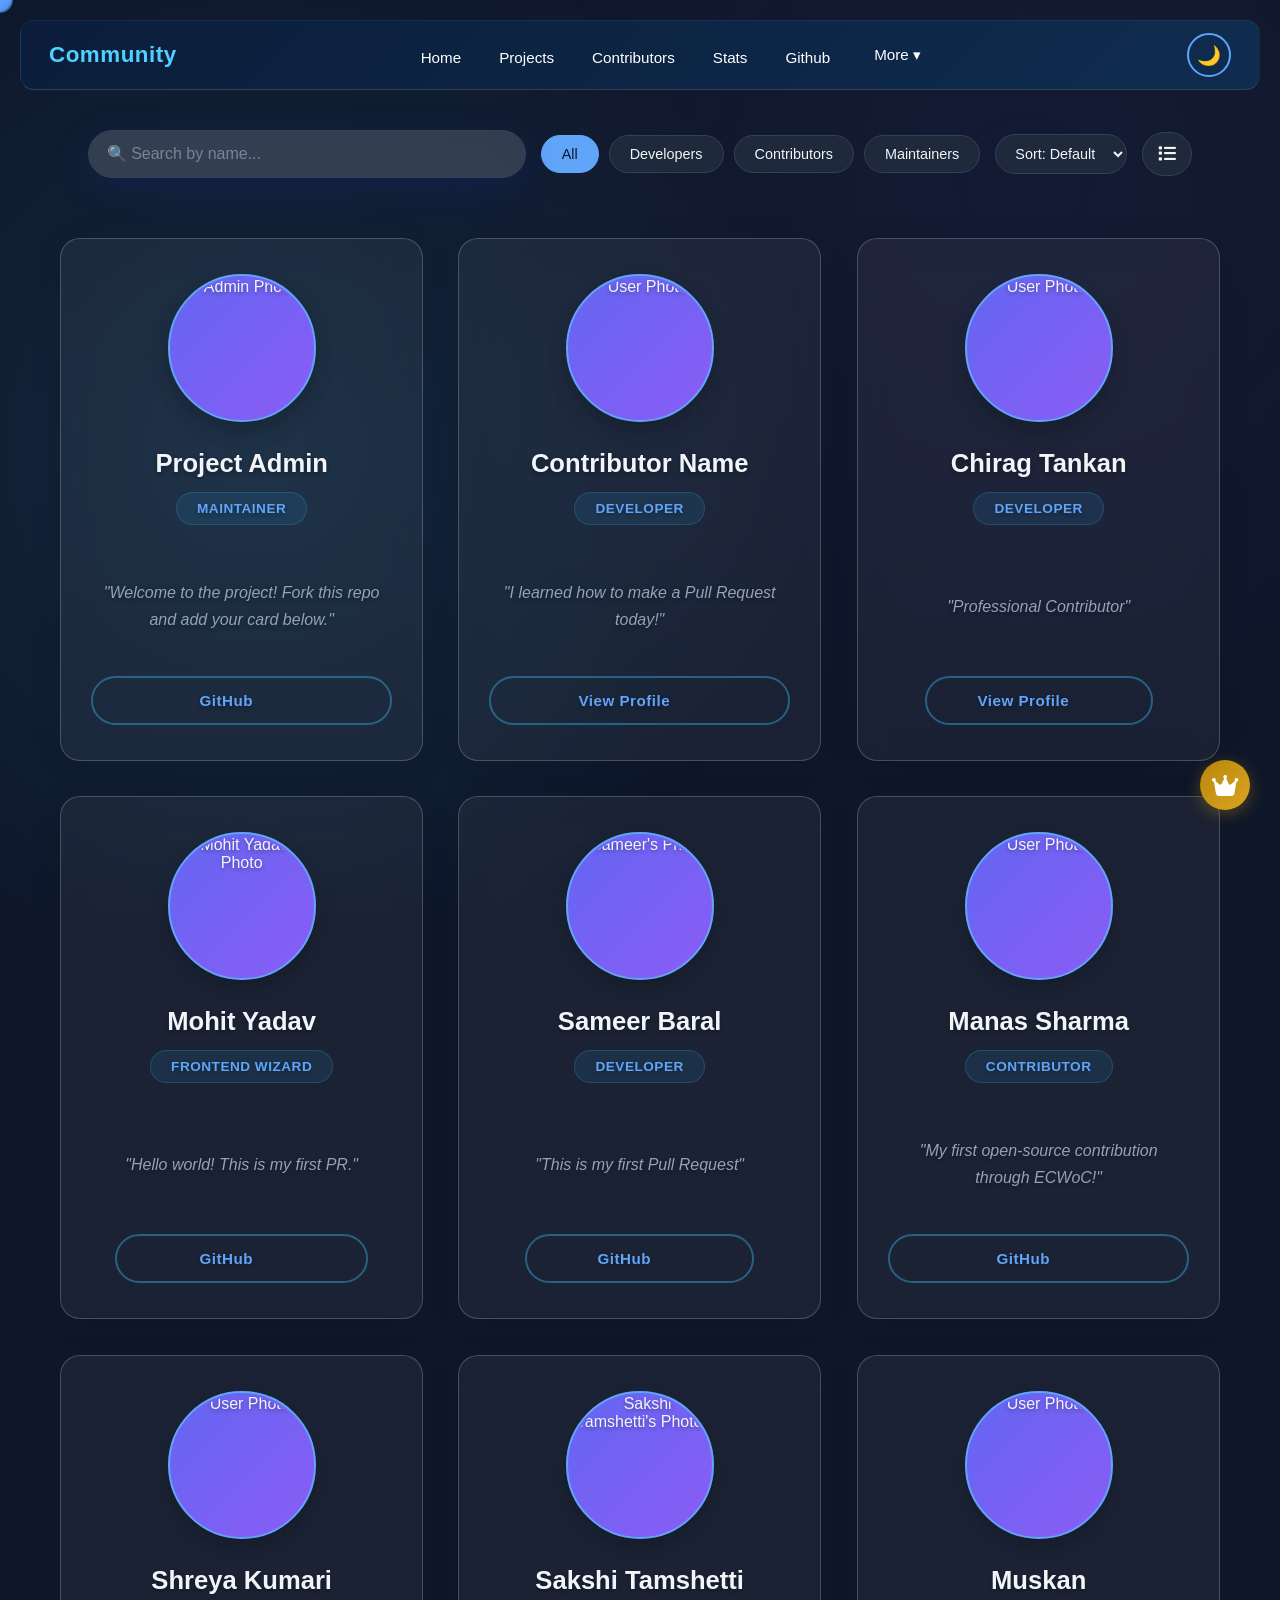
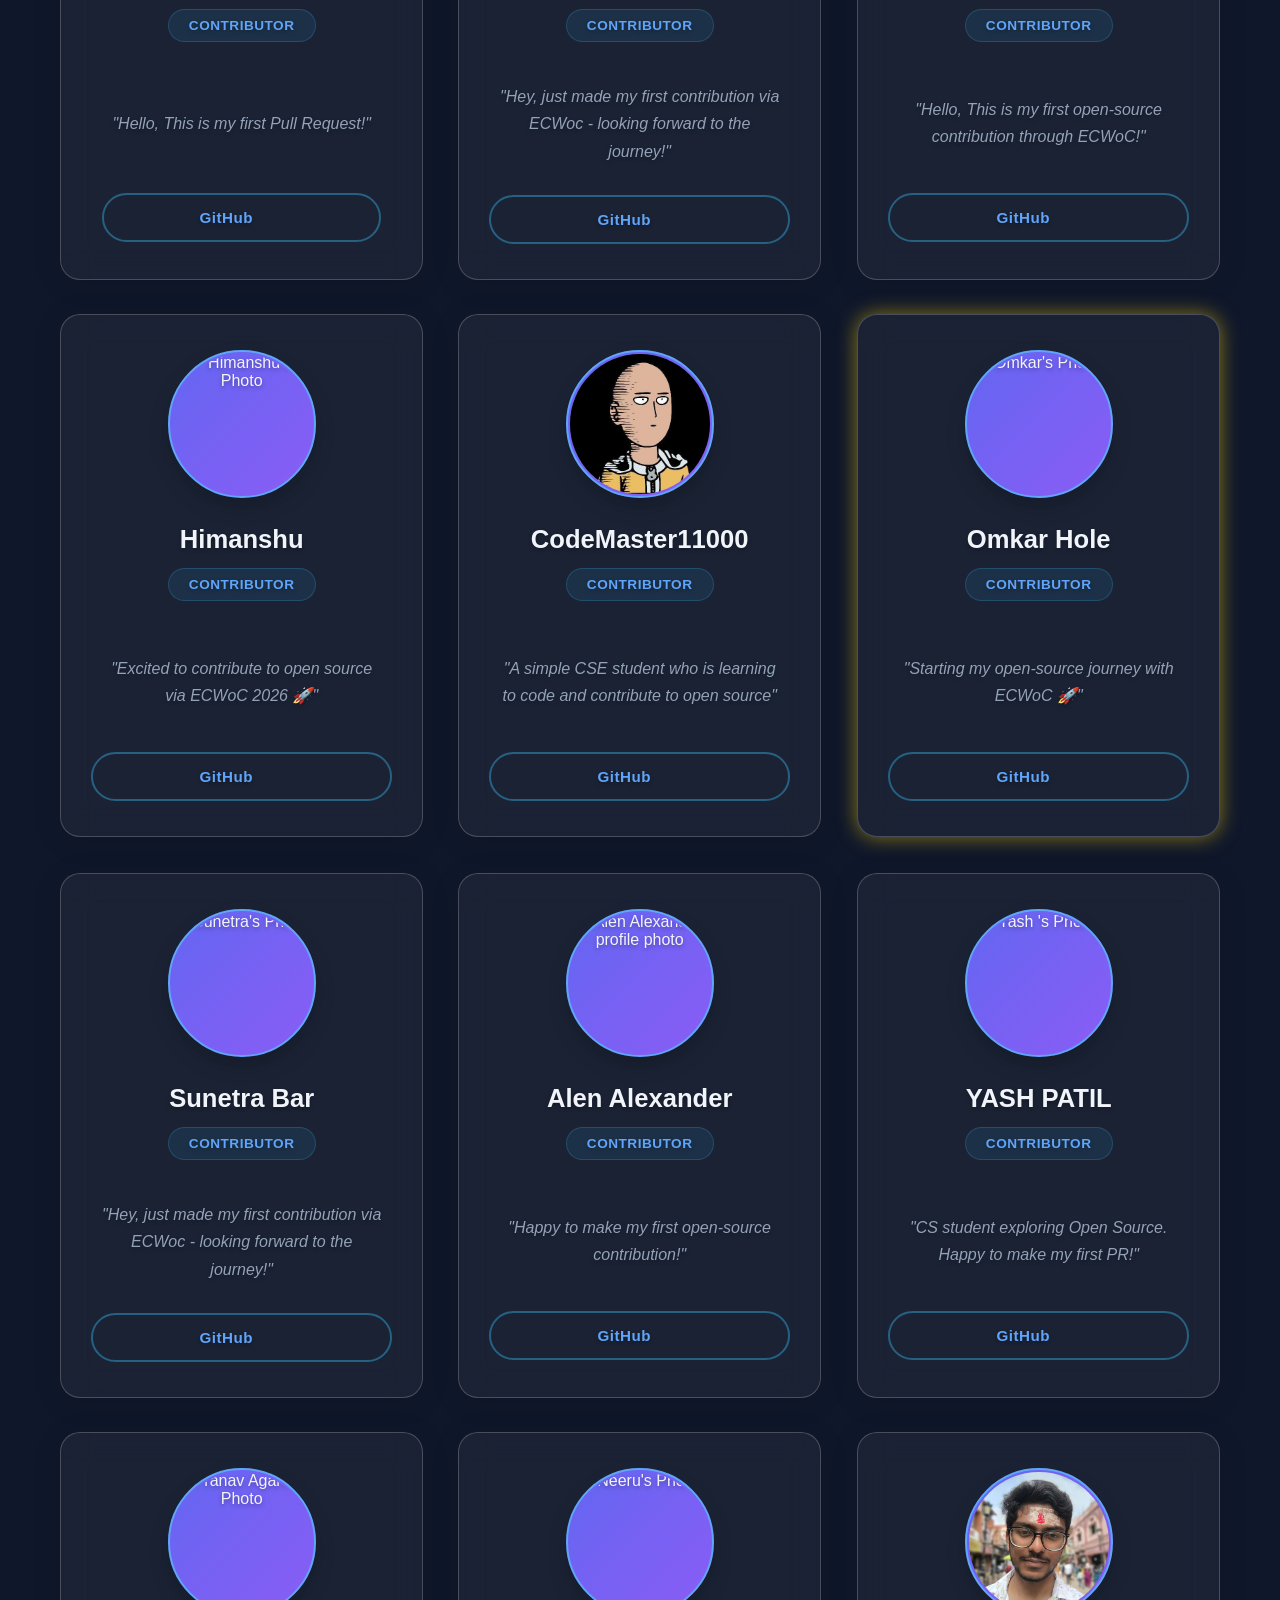
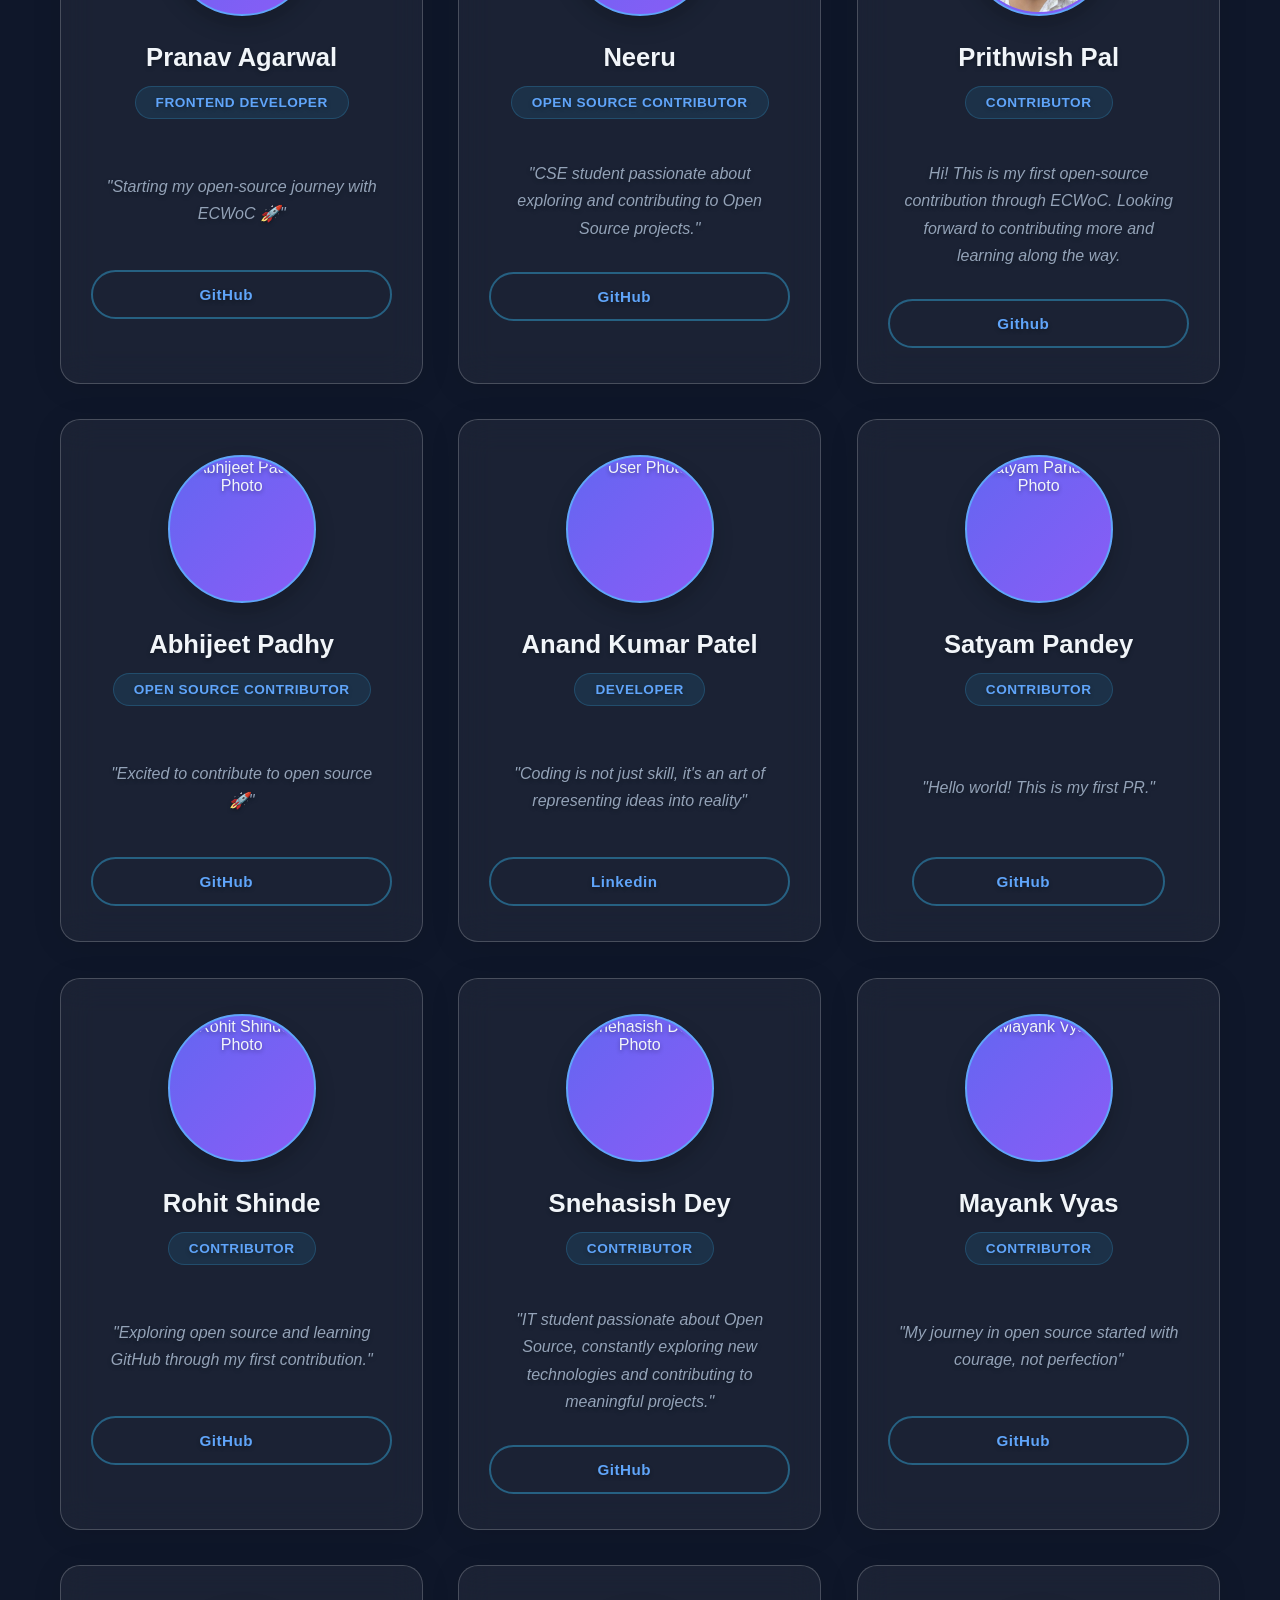
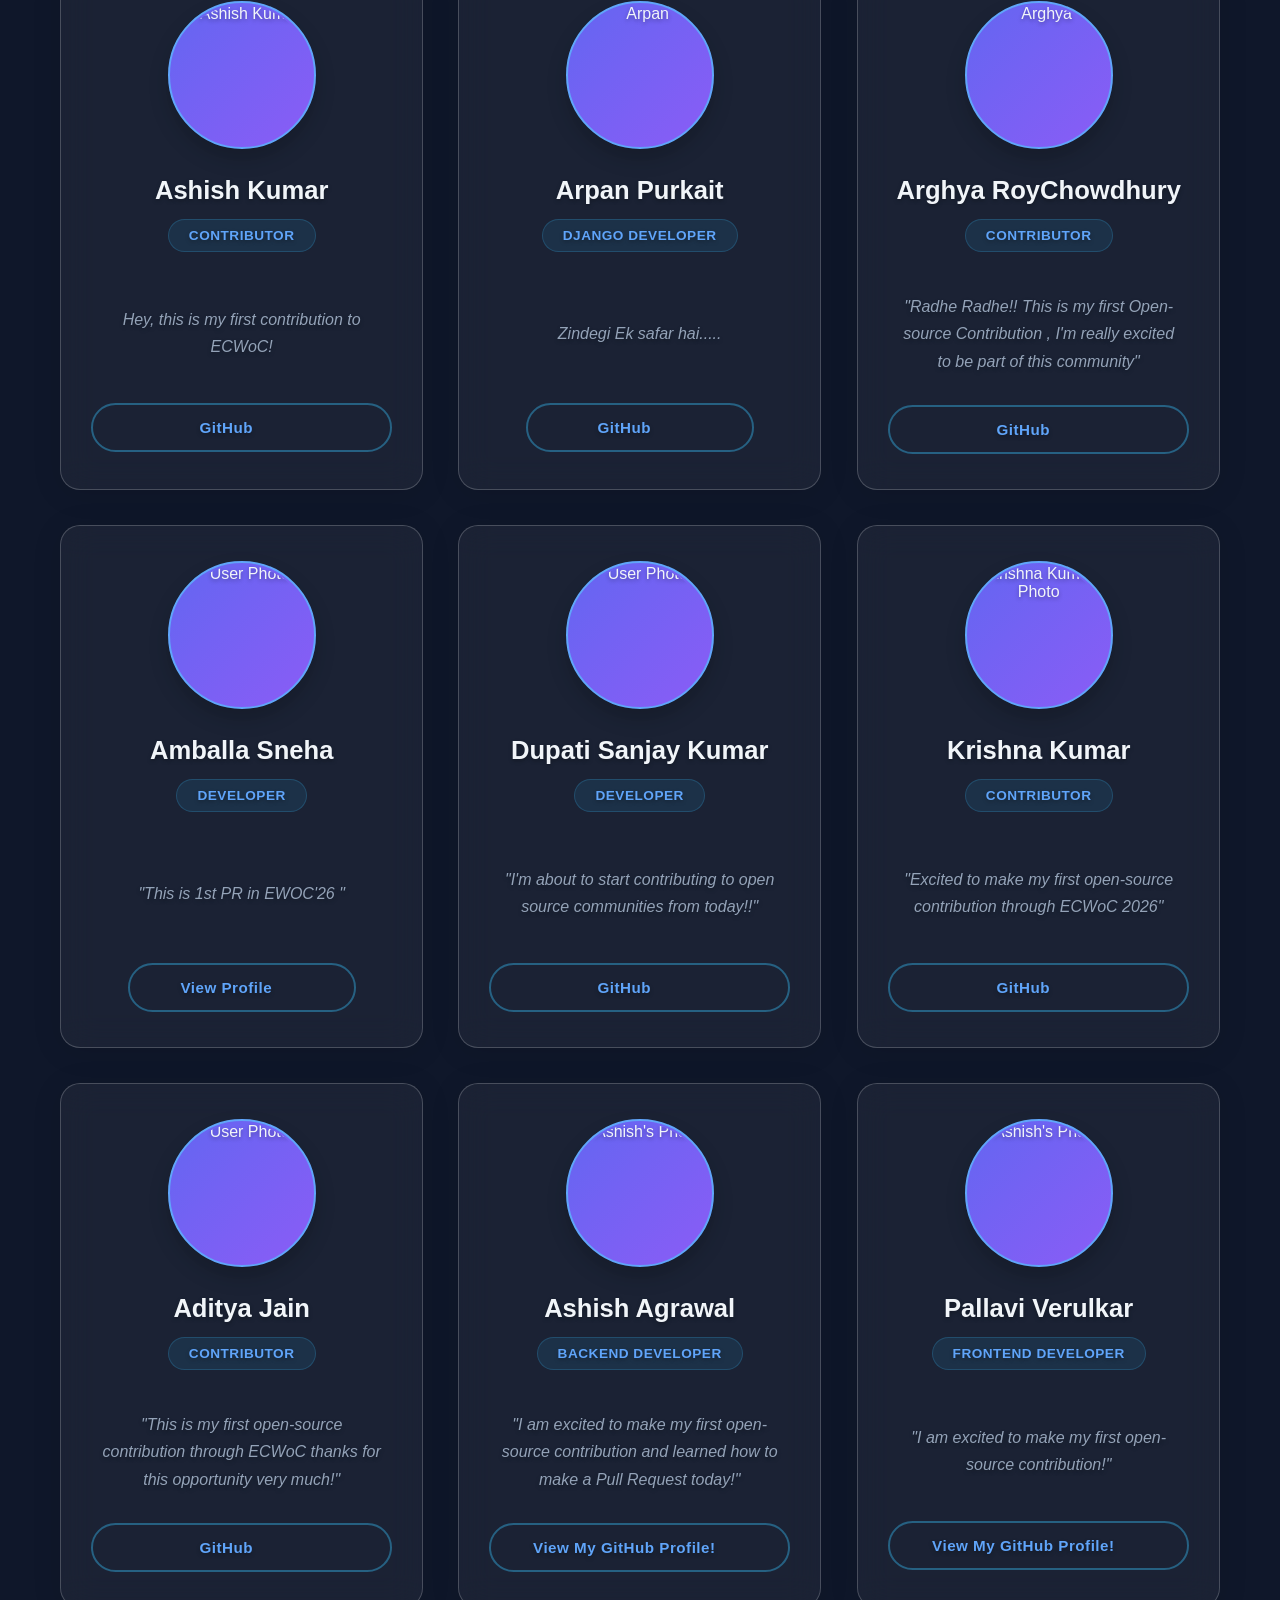
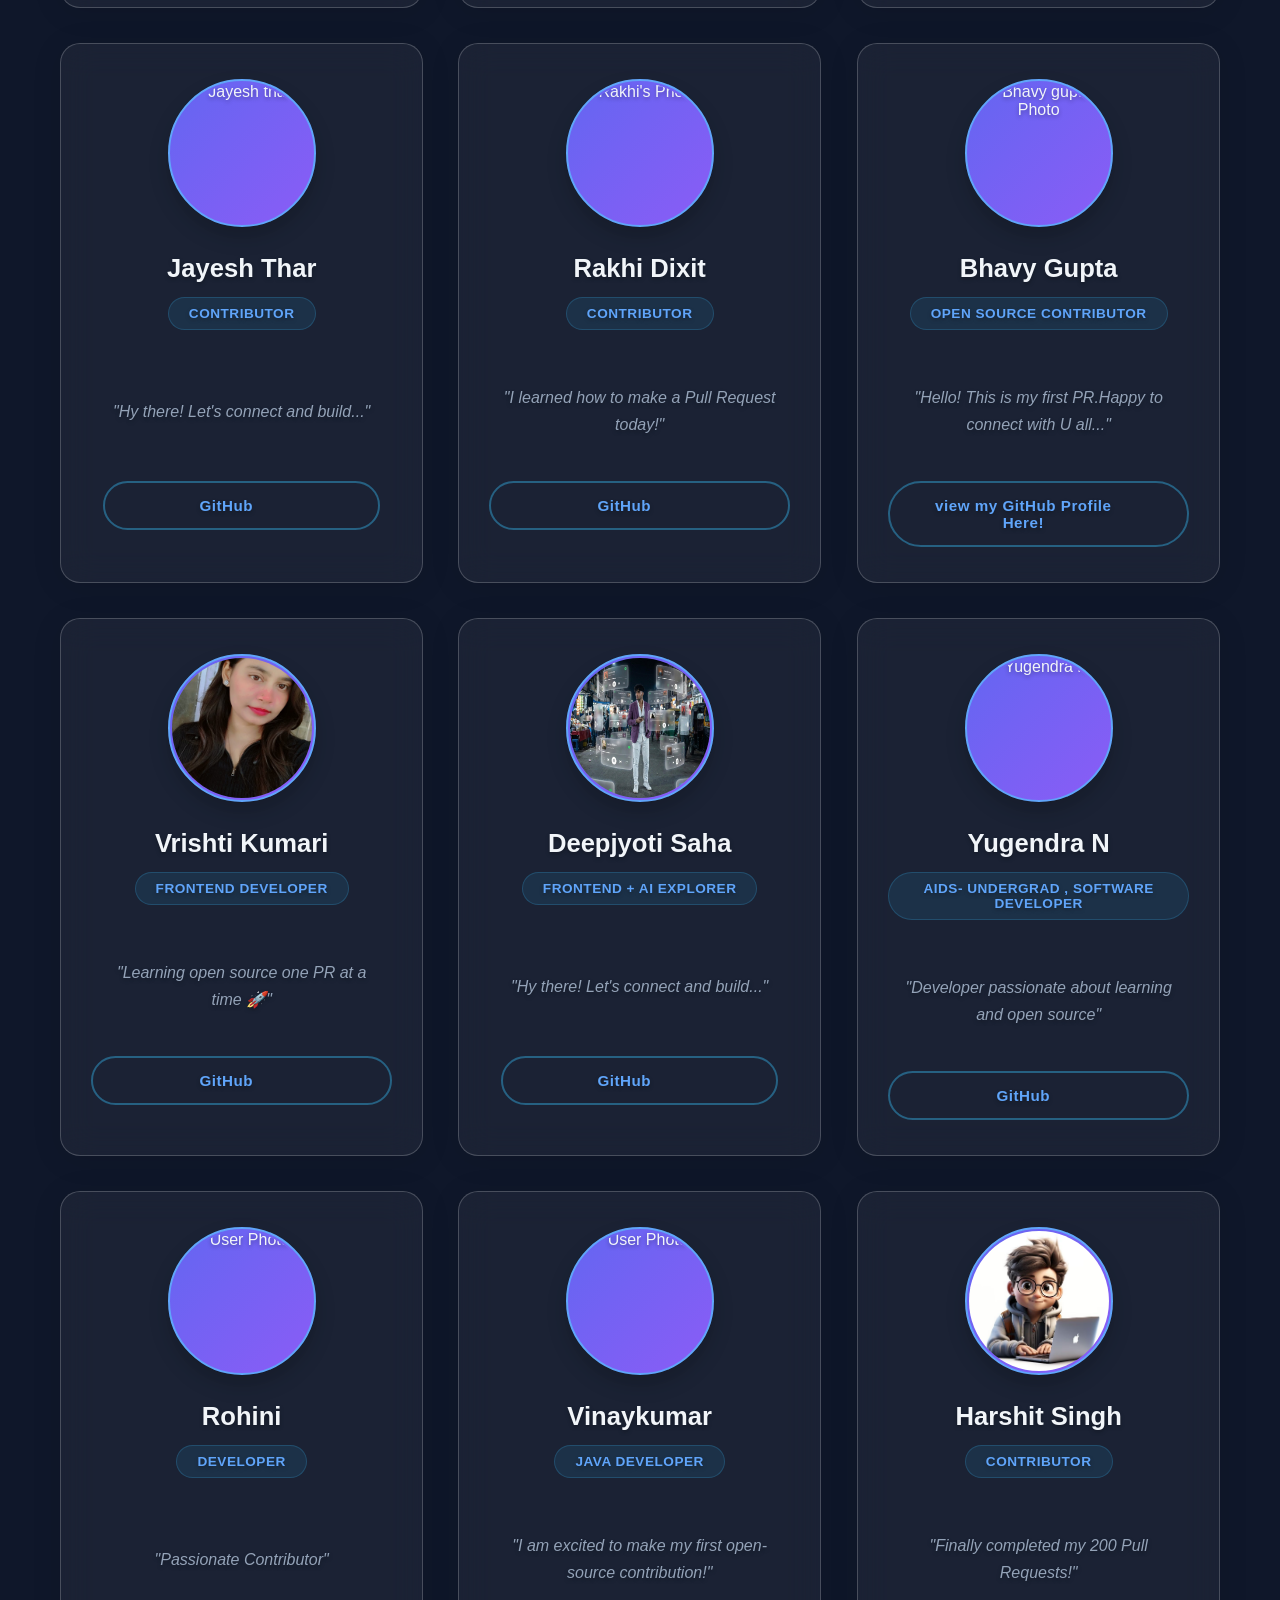
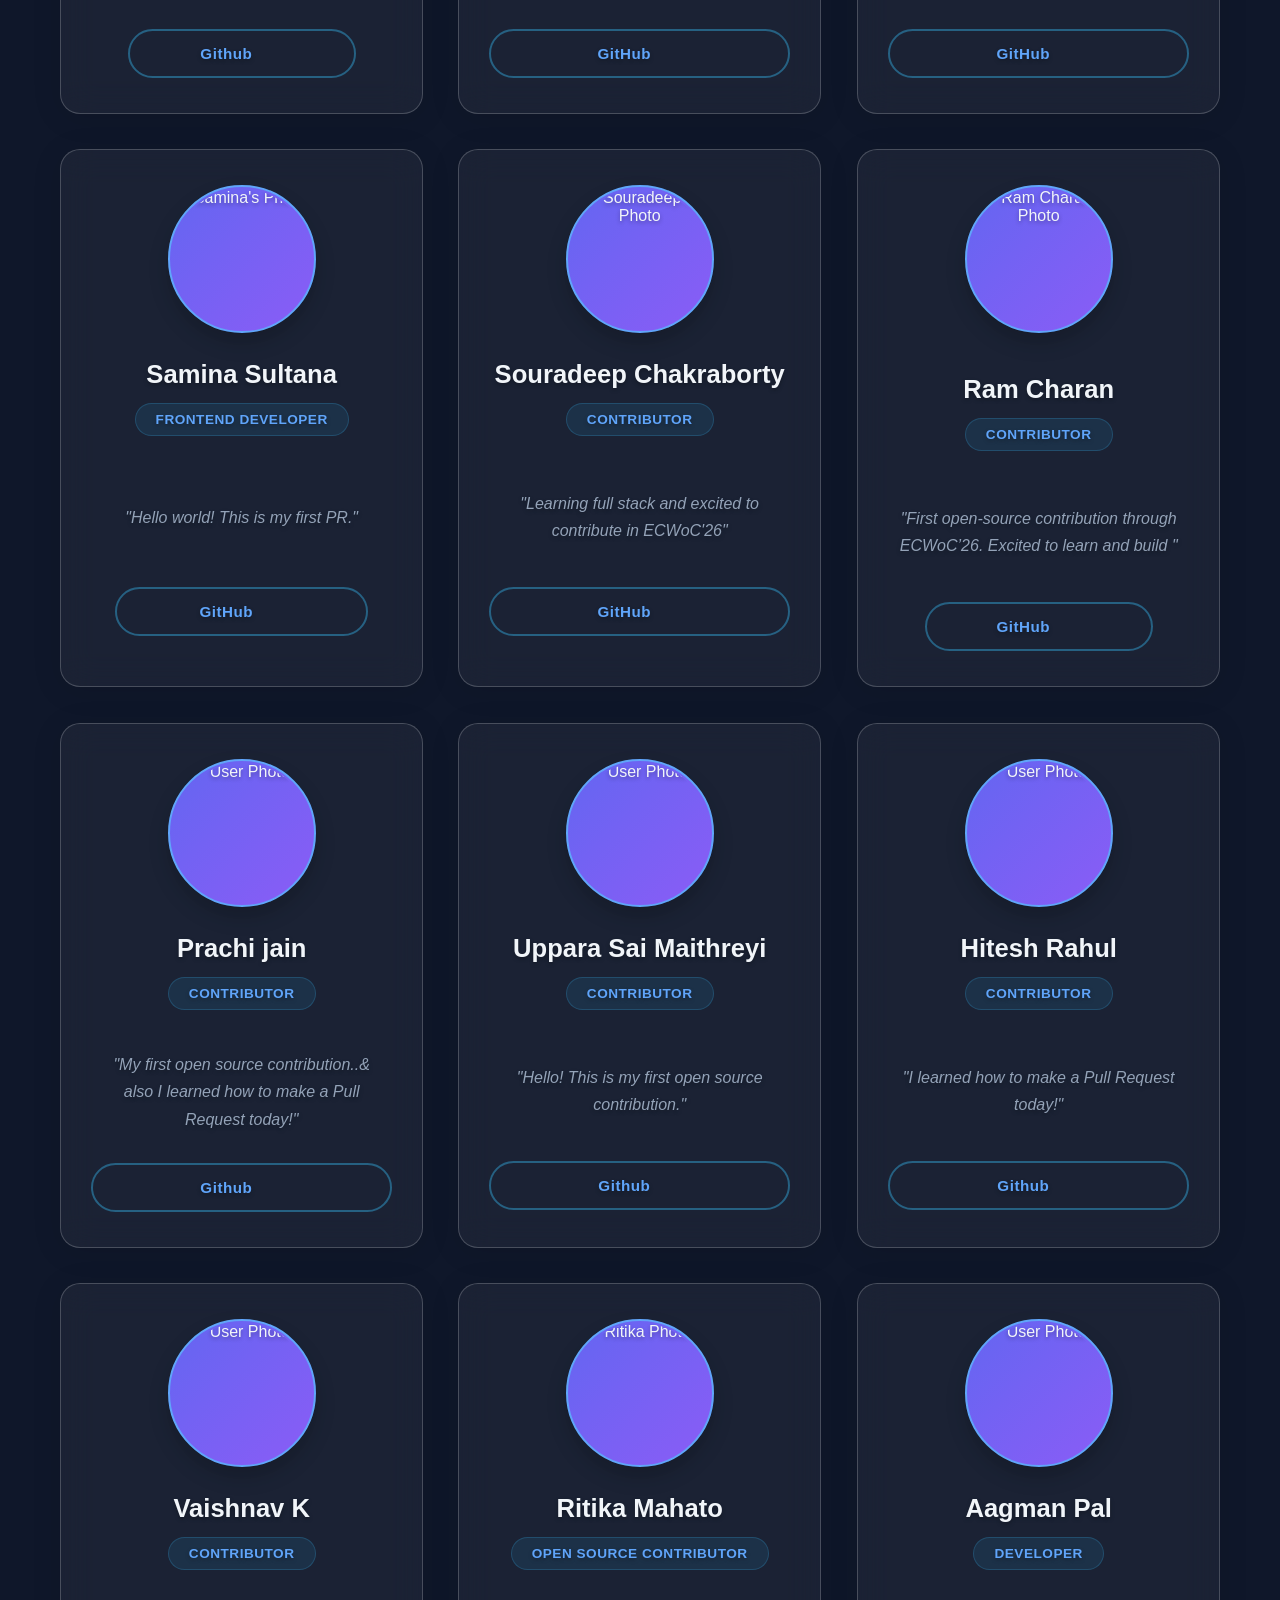
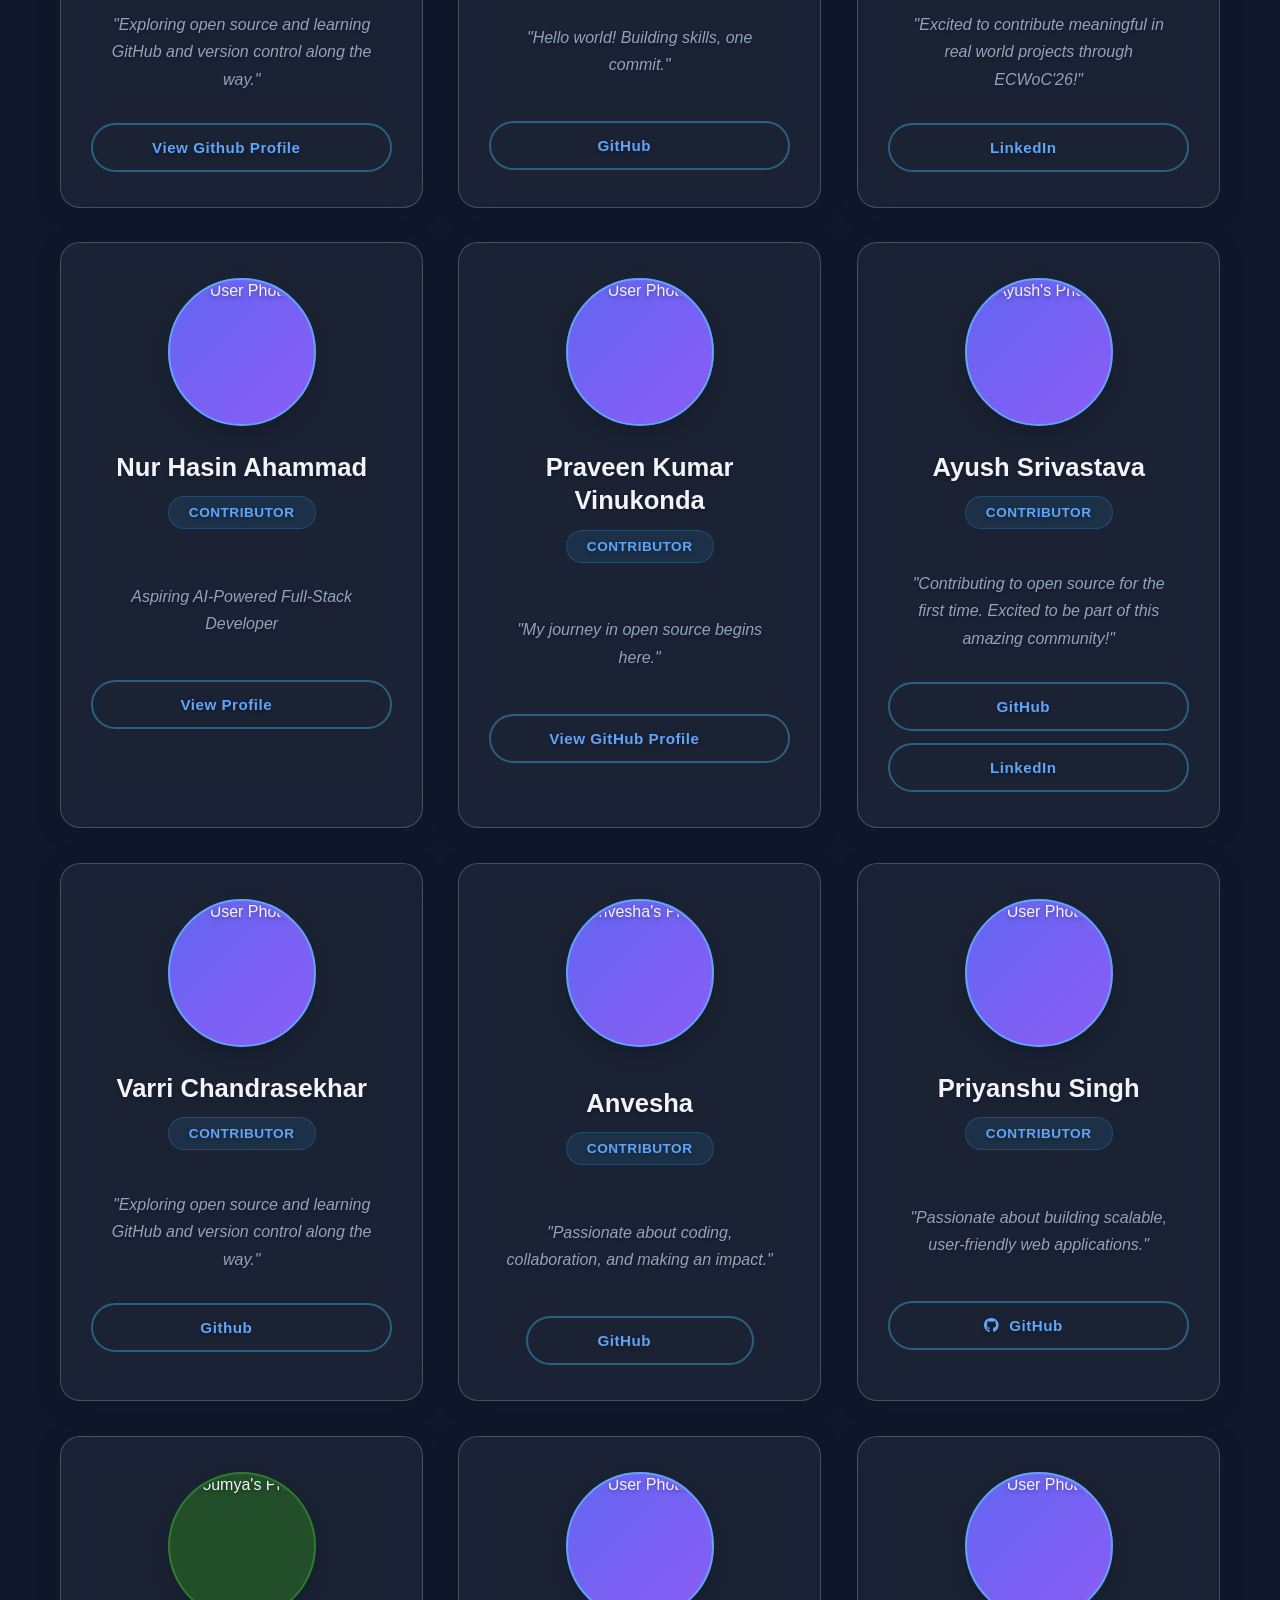
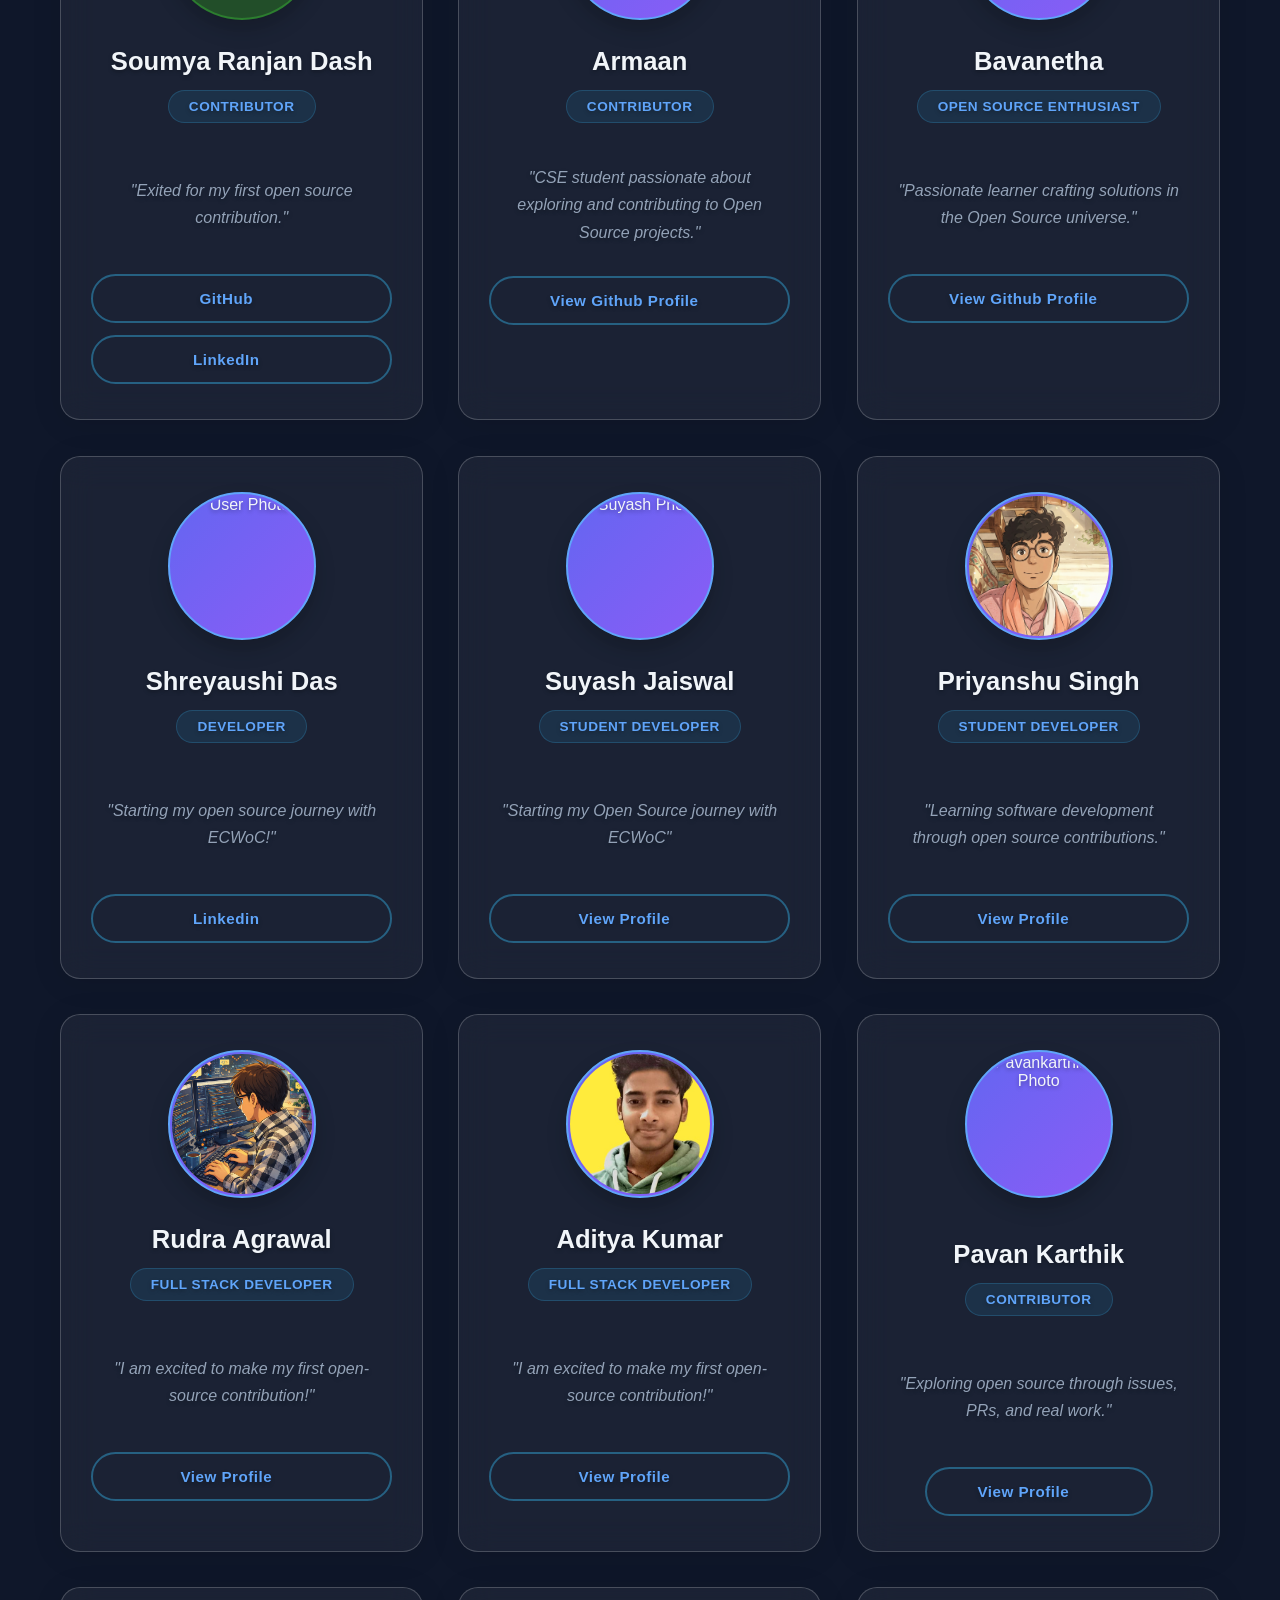
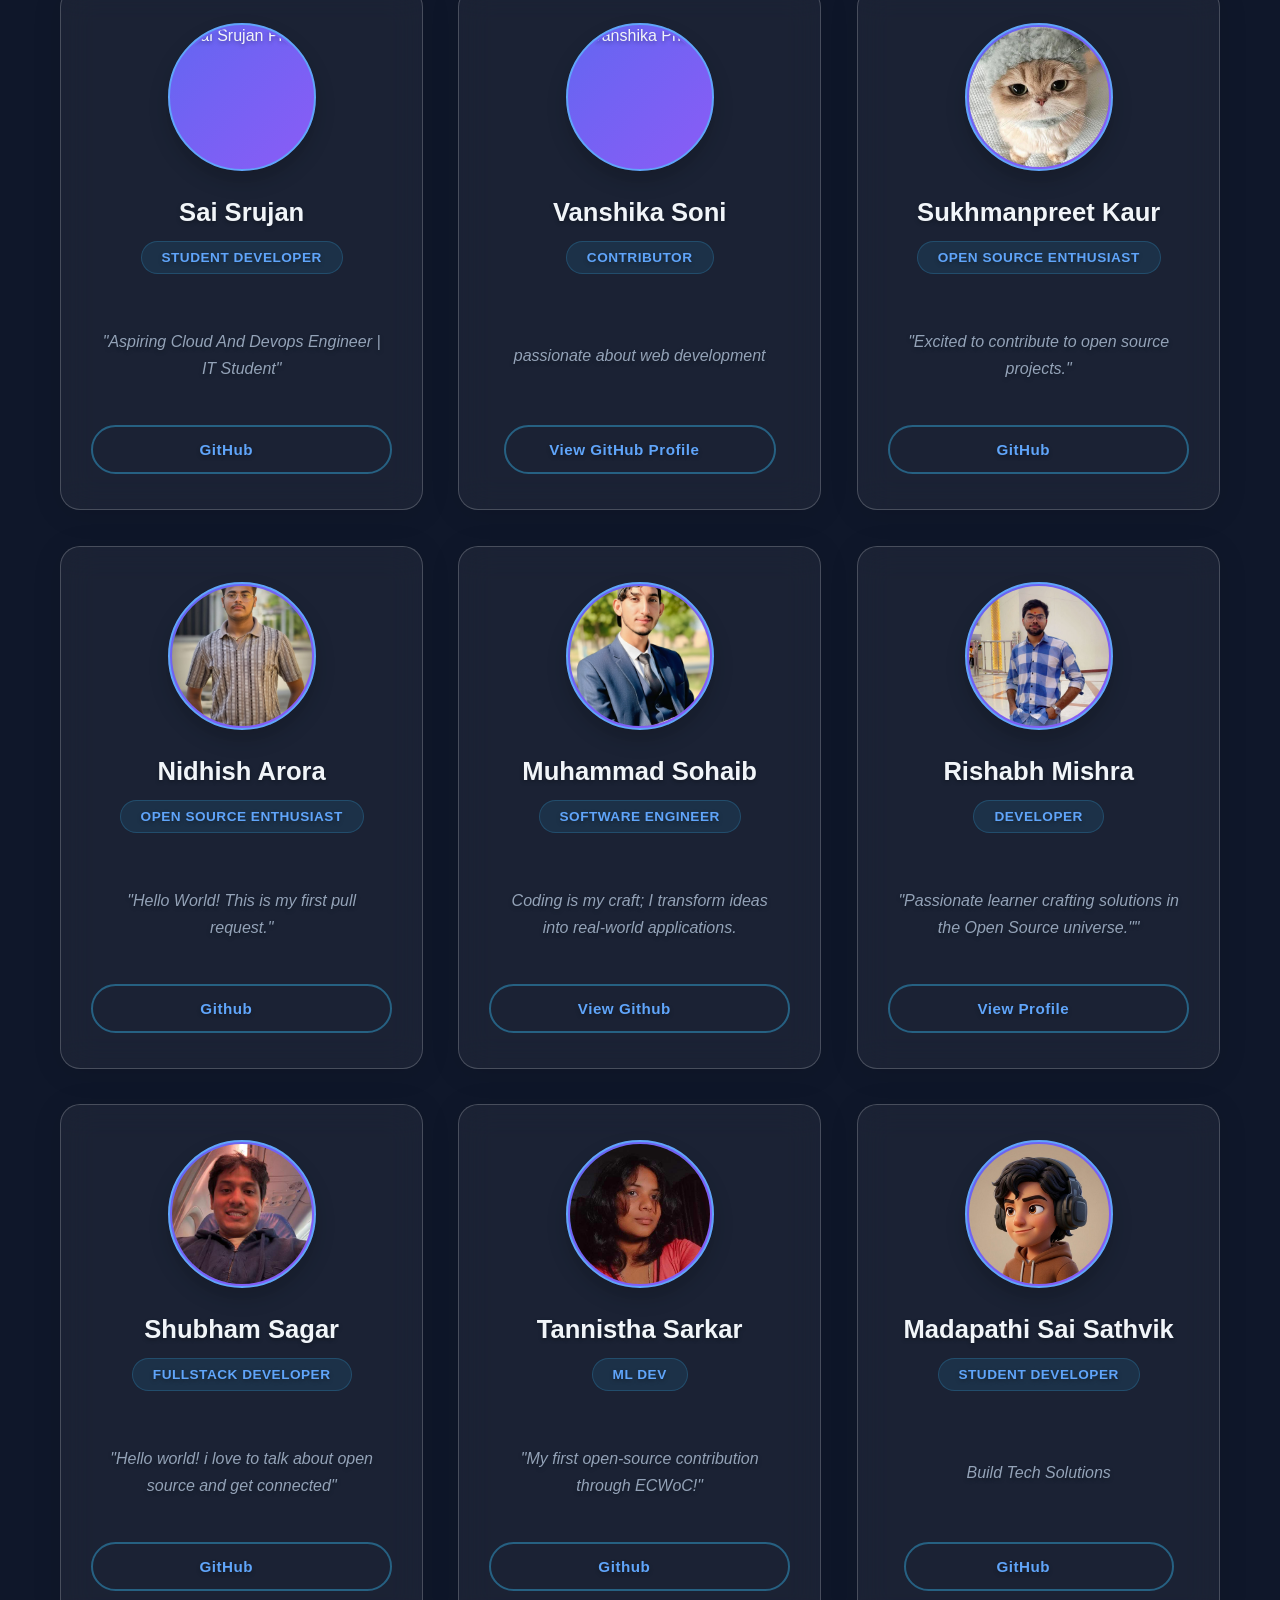
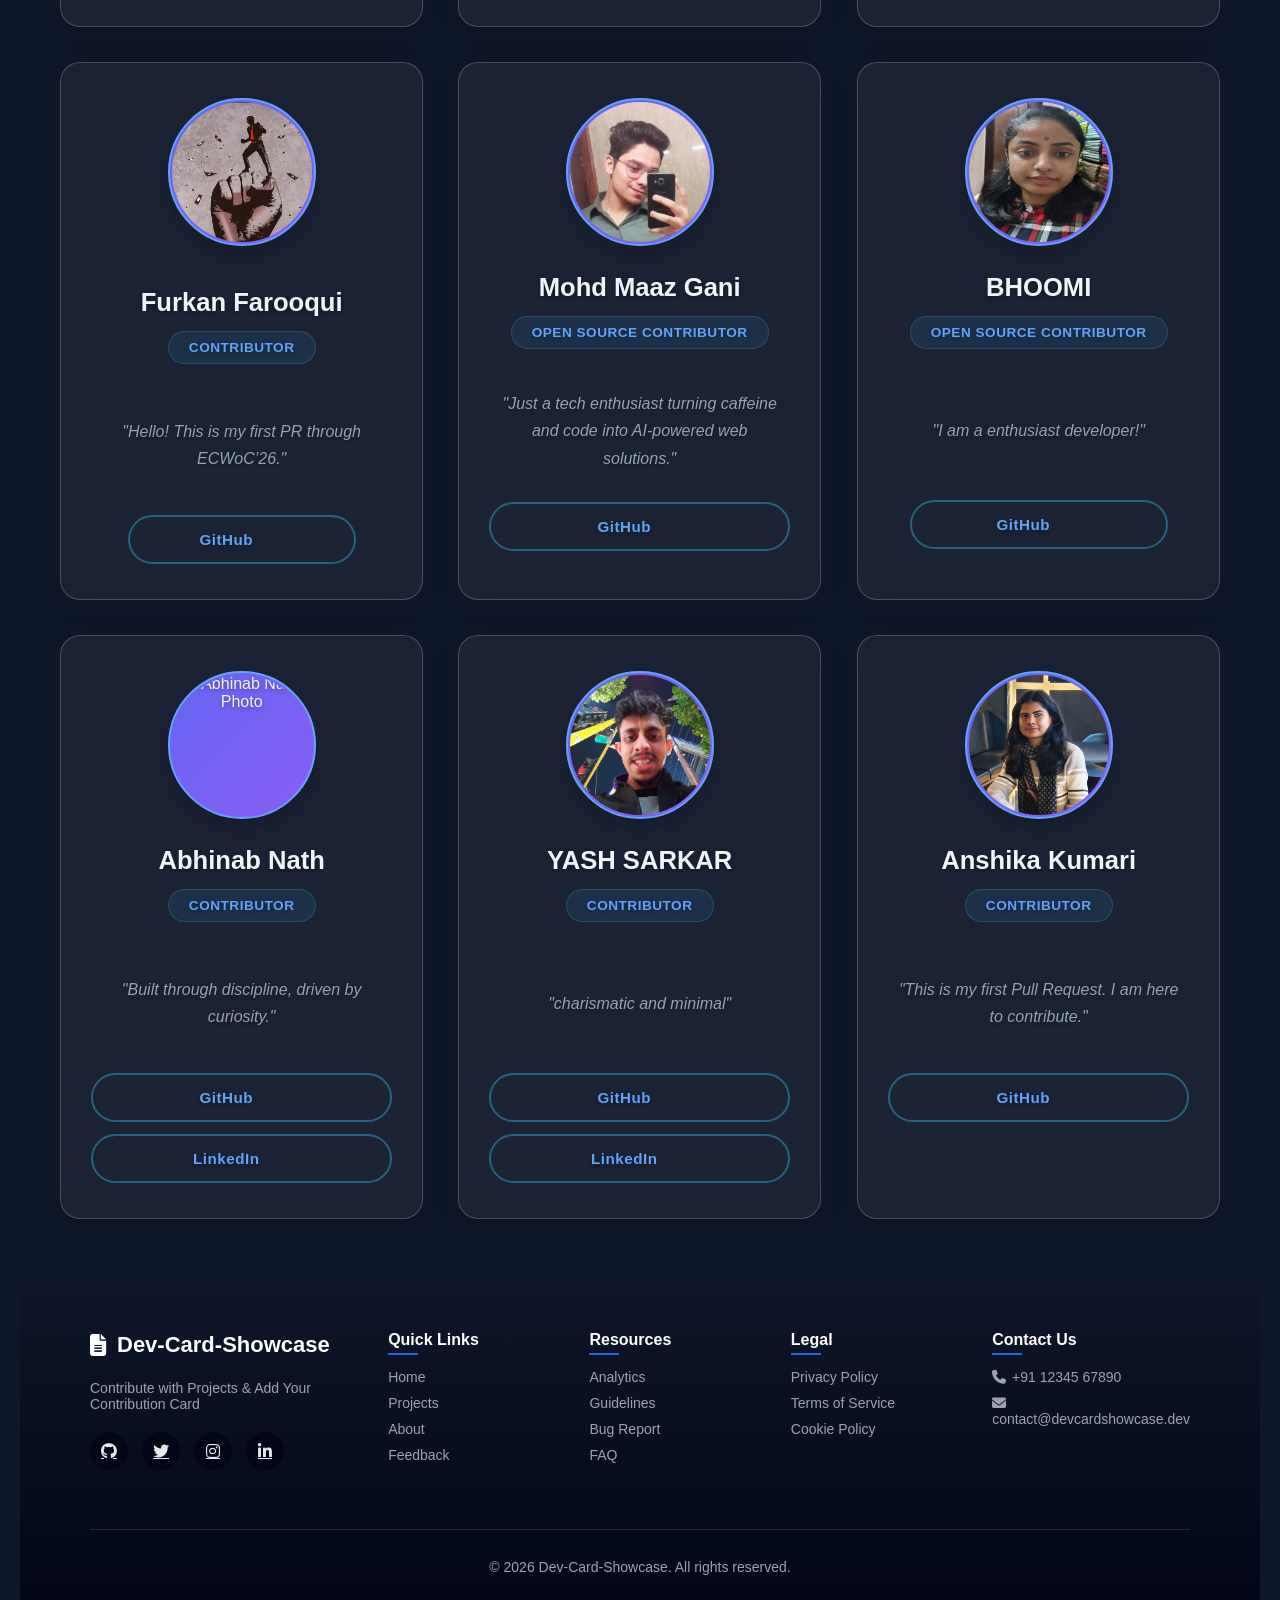
==== commit 4e4cbb1e: "Merge branch 'main' into 1605" ====
--- a/index.html
+++ b/index.html
@@ -2,19 +2,22 @@
 <html lang="en">
 
 <head>
-    <!-- Basic HTML setup - don't change these -->
+    
     <meta charset="UTF-8">
     <meta name="viewport" content="width=device-width, initial-scale=1.0">
     <title>Community Card Showcase</title>
-    <link rel="stylesheet" href="style.css">
+
+    <link rel="stylesheet" href="css/projects.css">
+
+    <link rel="stylesheet" href="style.css"> 
+
     <link rel="icon" type="image/png" href="Hall of Fame (1).png">
     <link rel="stylesheet" href="https://cdnjs.cloudflare.com/ajax/libs/font-awesome/6.4.0/css/all.min.css">
     <script src="https://unpkg.com/lucide@latest/dist/umd/lucide.js"></script>
 
-    
 </head>
 
-<body>
+<body data-theme="dark">
 
     <div class="circle-container">
         <div class="circle"></div>
@@ -53,71 +56,8 @@
     
     <!-- Page Loader -->
 
-
-
     <!-- NAVBAR START -->
-  <nav class="navbar">
-  <div class="nav-left">
-    <div class="nav-logo">
-        Community
-    </div>
-  </div>
-
-  <ul class="nav-links">
-    <!-- Primary -->
-    <li><a href="index.html">
-        <i data-lucide="home"></i>
-        Home
-        
-    </a></li>
-    <li><a href="projects.html">
-        <i data-lucide="folder"></i>
-        Projects
-    <li><a href="contribute.html">
-        <i data-lucide="users"></i>
-        Contributer
-    </a></li>
-    <li><a href="statistics.html">
-        <i data-lucide="bar-chart-2"></i>
-        Stats
-    </a></li>
-    <li>
-      <a href="https://github.com/Jayanta2004/dev-card-showcase" target="_blank">
-        <i data-lucide="github"></i>
-        Github
-    </li>
-    <!-- Dropdown -->
-    <li class="dropdown">
-      <button class="drop-btn">
-        More ▾</button>
-      <ul class="dropdown-menu">
-        <li><a href="about.html">About</a></li>
-        <li><a href="faq.html">FAQ</a></li>
-        <li><a href="guidelines.html">Guidelines</a></li>
-        <li><a href="feedback.html">Feedback</a></li>
-        <li><a href="bug-report.html">Bug Report</a></li>
-        <li><a href="feature-request.html">Feature Request</a></li>
-        <li><a href="analytics.html">Analytics</a></li>
-        <li><a href="roadmap.html">Roadmap</a></li>
-      </ul>
-    </li>
-
-  </ul>
-
-  <div class="nav-right">
-    <button id="themeToggle" class="theme-toggle">🌙</button>
-
-    <div class="hamburger" id="hamburger">
-      <span></span>
-      <span></span>
-      <span></span>
-    </div>
-  </div>
-</nav>
-=======
 <div id="navbar"></div>
-
-
 
     <!-- NAVBAR END -->
 
@@ -151,7 +91,7 @@
     </div>
 
     <!-- Container that holds all the profile cards -->
-    <div class="card-container">
+    <main class="card-container">
 
         <!-- ADMIN CARD - Don't modify this card -->
         <div class="card">
@@ -193,7 +133,7 @@
                 <a href="http://github.com/ChiragTankan/" class="card-btn" target="_blank">View Profile</a>
             </div>
         </div>
-        
+
         <div class="card">
             <div class="card-inner">
                 <img src="images/mohit-yadav.jpg" alt="Mohit Yadav's Photo" class="card-img">
@@ -225,35 +165,43 @@
         </div>
 
         <div class="card">
-            <img src="images/Shreya Kumari,.jpg" alt="User Photo" class="card-img">
-            <h2>Shreya Kumari</h2>
-            <span class="role">Contributor</span>
-            <p>"Hello, This is my first Pull Request!"</p>
-            <a href="https://github.com/Shreyyyi" class="card-btn" target="_blank">GitHub</a>
-        </div>
-
-        <div class="card">
-            <img src="images/sakshi-tamshetti.jpg" alt="Sakshi Tamshetti's Photo" class="card-img">
-            <h2>Sakshi Tamshetti</h2>
-            <span class="role">Contributor</span>
-            <p>"Hey, just made my first contribution via ECWoc - looking forward to the journey!"</p>
-            <a href="https://github.com/SakshiTamshetti" class="card-btn" target="_blank">GitHub</a>
-        </div>
-
-        <div class="card">
-            <img src="images/muskan.jpeg" alt="User Photo" class="card-img">
-            <h2>Muskan</h2>
-            <span class="role">Contributor</span>
-            <p>"Hello, This is my first open-source contribution through ECWoC!"</p>
-            <a href="https://github.com/squirrelk6755-ctrl" class="card-btn" target="_blank">GitHub</a>
-        </div>
-
-        <div class="card">
-            <img src="images/himanshu M.jpeg" alt="Himanshu's Photo" class="card-img">
-            <h2>Himanshu</h2>
-            <span class="role">Contributor</span>
-            <p>"Excited to contribute to open source via ECWoC 2026 🚀"</p>
-            <a href="https://github.com/bugVixen-M" class="card-btn" target="_blank">GitHub</a>
+            <div class="card-inner">
+                <img src="images/Shreya Kumari,.jpg" alt="User Photo" class="card-img">
+                <h2>Shreya Kumari</h2>
+                <span class="role">Contributor</span>
+                <p>"Hello, This is my first Pull Request!"</p>
+                <a href="https://github.com/Shreyyyi" class="card-btn" target="_blank">GitHub</a>
+            </div>
+        </div>
+
+        <div class="card">
+            <div class="card-inner">
+                <img src="images/sakshi-tamshetti.jpg" alt="Sakshi Tamshetti's Photo" class="card-img">
+                <h2>Sakshi Tamshetti</h2>
+                <span class="role">Contributor</span>
+                <p>"Hey, just made my first contribution via ECWoc - looking forward to the journey!"</p>
+                <a href="https://github.com/SakshiTamshetti" class="card-btn" target="_blank">GitHub</a>
+            </div>
+        </div>
+
+        <div class="card">
+            <div class="card-inner">
+                <img src="images/muskan.jpeg" alt="User Photo" class="card-img">
+                <h2>Muskan</h2>
+                <span class="role">Contributor</span>
+                <p>"Hello, This is my first open-source contribution through ECWoC!"</p>
+                <a href="https://github.com/squirrelk6755-ctrl" class="card-btn" target="_blank">GitHub</a>
+            </div>
+        </div>
+
+        <div class="card">
+            <div class="card-inner">
+                <img src="images/himanshu M.jpeg" alt="Himanshu's Photo" class="card-img">
+                <h2>Himanshu</h2>
+                <span class="role">Contributor</span>
+                <p>"Excited to contribute to open source via ECWoC 2026 🚀"</p>
+                <a href="https://github.com/bugVixen-M" class="card-btn" target="_blank">GitHub</a>
+            </div>
         </div>
         <div class="card">
             <div class="card-inner">
@@ -276,134 +224,166 @@
         </div>
 
         <div class="card">
-            <img src="images/Sunetra-Bar.jpg" alt="Sunetra's Photo" class="card-img">
-            <h2>Sunetra Bar</h2>
-            <span class="role">Contributor</span>
-            <p>"Hey, just made my first contribution via ECWoc - looking forward to the journey!"</p>
-            <a href="https://github.com/Bar-7150" class="card-btn" target="_blank">GitHub</a>
-        </div>
-
-        <div class="card">
-            <img src="images/alenalex-009.jpg" alt="Alen Alexander profile photo" class="card-img">
-            <h2>Alen Alexander</h2>
-            <span class="role">Contributor</span>
-            <p>"Happy to make my first open-source contribution!"</p>
-            <a href="https://github.com/alenalex-009" class="card-btn" target="_blank">GitHub</a>
-        </div>
-
-        <div class="card">
-            <img src="images/yash12991.jpg" alt="Yash 's Photo" class="card-img">
-            <h2>YASH PATIL</h2>
-            <span class="role">Contributor</span>
-            <p>"CS student exploring Open Source. Happy to make my first PR!"</p>
-            <a href="https://github.com/yash12991" class="card-btn" target="_blank">GitHub</a>
-        </div>
-
-        <div class="card">
-            <img src="images/agarwalpranav0711.jpg" alt="Pranav Agarwal Photo" class="card-img">
-            <h2>Pranav Agarwal</h2>
-            <span class="role">Frontend Developer</span>
-            <p>"Starting my open-source journey with ECWoC 🚀"</p>
-            <a href="https://github.com/agarwalpranav0711" class="card-btn" target="_blank">GitHub</a>
-        </div>
-
-        <div class="card">
-            <img src="images/NEERU.jpeg" alt="Neeru's Photo" class="card-img">
-            <h2>Neeru</h2>
-            <span class="role">Open Source Contributor</span>
-            <p>"CSE student passionate about exploring and contributing to Open Source projects."</p>
-            <a href="https://github.com/neeru24" class="card-btn" target="_blank">GitHub</a>
+            <div class="card-inner">
+                <img src="images/Sunetra-Bar.jpg" alt="Sunetra's Photo" class="card-img">
+                <h2>Sunetra Bar</h2>
+                <span class="role">Contributor</span>
+                <p>"Hey, just made my first contribution via ECWoc - looking forward to the journey!"</p>
+                <a href="https://github.com/Bar-7150" class="card-btn" target="_blank">GitHub</a>
+            </div>
+        </div>
+
+        <div class="card">
+            <div class="card-inner">
+                <img src="images/alenalex-009.jpg" alt="Alen Alexander profile photo" class="card-img">
+                <h2>Alen Alexander</h2>
+                <span class="role">Contributor</span>
+                <p>"Happy to make my first open-source contribution!"</p>
+                <a href="https://github.com/alenalex-009" class="card-btn" target="_blank">GitHub</a>
+            </div>
+        </div>
+
+        <div class="card">
+            <div class="card-inner">
+                <img src="images/yash12991.jpg" alt="Yash 's Photo" class="card-img">
+                <h2>YASH PATIL</h2>
+                <span class="role">Contributor</span>
+                <p>"CS student exploring Open Source. Happy to make my first PR!"</p>
+                <a href="https://github.com/yash12991" class="card-btn" target="_blank">GitHub</a>
+            </div>
+        </div>
+
+        <div class="card">
+            <div class="card-inner">
+                <img src="images/agarwalpranav0711.jpg" alt="Pranav Agarwal Photo" class="card-img">
+                <h2>Pranav Agarwal</h2>
+                <span class="role">Frontend Developer</span>
+                <p>"Starting my open-source journey with ECWoC 🚀"</p>
+                <a href="https://github.com/agarwalpranav0711" class="card-btn" target="_blank">GitHub</a>
+            </div>
+        </div>
+
+        <div class="card">
+            <div class="card-inner">
+                <img src="images/NEERU.jpeg" alt="Neeru's Photo" class="card-img">
+                <h2>Neeru</h2>
+                <span class="role">Open Source Contributor</span>
+                <p>"CSE student passionate about exploring and contributing to Open Source projects."</p>
+                <a href="https://github.com/neeru24" class="card-btn" target="_blank">GitHub</a>
+            </div>
         </div>
         
         <div class="card prithwish-custom-style">
-            <img src="images/Prithwish2025.jpg" alt="Prithwish's Photo" class="card-img">
-            <h2>Prithwish Pal</h2>
-            <span class="role">Contributor</span>
-            <p>Hi! This is my first open-source contribution through ECWoC. Looking forward to contributing more and
-                learning along the way.</p>
-            <a href="https://github.com/Prithwish2025" class="card-btn" target="_blank">Github</a>
-        </div>
-
-        <div class="card">
-            <img src="images/abhijeet.jpg" alt="Abhijeet Padhy Photo" class="card-img">
-            <h2>Abhijeet Padhy</h2>
-            <span class="role">Open Source Contributor</span>
-            <p>"Excited to contribute to open source🚀"</p>
-            <a href="https://github.com/Abhijeet-980" class="card-btn" target="_blank">GitHub</a>
-        </div>
-
-        <div class="card">
-            <img src="images/ubanand36.jpg" alt="User Photo" class="card-img">
-            <h2>Anand Kumar Patel</h2>
-            <span class="role">Developer</span>
-            <p>"Coding is not just skill, it's an art of representing ideas into reality"</p>
-            <a href="https://www.linkedin.com/in/anand-kumar-patel-ba9607371/" class="card-btn"
-                target="_blank">Linkedin</a>
-        </div>
-
-        <div class="card">
-            <img src="images/satyam-pandey.png" alt="Satyam Pandey's Photo" class="card-img">
-            <h2>Satyam Pandey</h2>
-            <span class="role">Contributor</span>
-            <p>"Hello world! This is my first PR."</p>
-            <a href="https://github.com/satyam-pandey" class="card-btn" target="_blank">GitHub</a>
-        </div>
-
-        <div class="card">
-            <img src="images/rohitshinde-tech.jpg" alt="Rohit Shinde's Photo" class="card-img">
-            <h2>Rohit Shinde</h2>
-            <span class="role">Contributor</span>
-            <p>"Exploring open source and learning GitHub through my first contribution."</p>
-            <a href="https://github.com/rohitshinde-tech" class="card-btn" target="_blank">GitHub</a>
-        </div>
-        <div class="card">
-            <img src="images/Snehasish-tech.jpeg" alt="Snehasish Dey's Photo" class="card-img">
-            <h2>Snehasish Dey</h2>
-            <span class="role">Contributor</span>
-            <p>"IT student passionate about Open Source, constantly exploring new technologies and contributing to
-                meaningful projects."</p>
-            <a href="https://github.com/Snehasish-tech" class="card-btn" target="_blank">GitHub</a>
-        </div>
-
-        <div class="card">
-            <img src="images/mayank.png" alt="Mayank Vyas" class="card-img">
-            <h2>Mayank Vyas</h2>
-            <span class="role">Contributor</span>
-            <p>"My journey in open source started with courage, not perfection"</p>
-            <a href="https://github.com/mayankvya" class="card-btn" target="_blank">GitHub</a>
-        </div>
-
-        <div class="card">
-            <img src="images/whoashish115.png" alt="Ashish Kumar" class="card-img">
-            <h2>Ashish Kumar</h2>
-            <span class="role">Contributor</span>
-            <p>Hey, this is my first contribution to ECWoC!</p>
-            <a href="https://github.com/whoashish115" class="card-btn" target="_blank">GitHub</a>
-        </div>
-
-        <div class="card">
-            <img src="images/arpan.jpg" alt="Arpan" class="card-img">
-            <h2>Arpan Purkait</h2>
-            <span class="role">Django Developer</span>
-            <p>Zindegi Ek safar hai.....</p>
-            <a href="https://github.com/arpanpurkait" class="card-btn" target="_blank">GitHub</a>
-        </div>
-
-        <div class="card">
-            <img src="images/roychowdhury-arghya.png" alt="Arghya" class="card-img">
-            <h2>Arghya RoyChowdhury</h2>
-            <span class="role">Contributor</span>
-            <p>"Radhe Radhe!! This is my first Open-source Contribution , I'm really excited to be part of this
-                community"</p>
-            <a href="https://github.com/roychowdhury-arghya" class="card-btn" target="_blank">GitHub</a>
-        </div>
-
-        <div class="card">
-            <img src="images/Sneha-Amballa.jpeg" alt="User Photo" class="card-img">
-            <h2>Amballa Sneha</h2>
-            <span class="role">Developer</span>
-            <p>"This is 1st PR in EWOC'26 "</p>
-            <a href="https://github.com/Sneha-Amballa" class="card-btn" target="_blank">View Profile</a>
+            <div class="card-inner">
+                <img src="images/Prithwish2025.jpg" alt="Prithwish's Photo" class="card-img">
+                <h2>Prithwish Pal</h2>
+                <span class="role">Contributor</span>
+                <p>Hi! This is my first open-source contribution through ECWoC. Looking forward to contributing more and
+                    learning along the way.</p>
+                <a href="https://github.com/Prithwish2025" class="card-btn" target="_blank">Github</a>
+            </div>
+        </div>
+
+        <div class="card">
+            <div class="card-inner">
+                <img src="images/abhijeet.jpg" alt="Abhijeet Padhy Photo" class="card-img">
+                <h2>Abhijeet Padhy</h2>
+                <span class="role">Open Source Contributor</span>
+                <p>"Excited to contribute to open source🚀"</p>
+                <a href="https://github.com/Abhijeet-980" class="card-btn" target="_blank">GitHub</a>
+            </div>
+        </div>
+
+        <div class="card">
+            <div class="card-inner">
+                <img src="images/ubanand36.jpg" alt="User Photo" class="card-img">
+                <h2>Anand Kumar Patel</h2>
+                <span class="role">Developer</span>
+                <p>"Coding is not just skill, it's an art of representing ideas into reality"</p>
+                <a href="https://www.linkedin.com/in/anand-kumar-patel-ba9607371/" class="card-btn"
+                    target="_blank">Linkedin</a>
+            </div>
+        </div>
+
+        <div class="card">
+            <div class="card-inner">
+                <img src="images/satyam-pandey.png" alt="Satyam Pandey's Photo" class="card-img">
+                <h2>Satyam Pandey</h2>
+                <span class="role">Contributor</span>
+                <p>"Hello world! This is my first PR."</p>
+                <a href="https://github.com/satyam-pandey" class="card-btn" target="_blank">GitHub</a>
+            </div>
+        </div>
+
+        <div class="card">
+            <div class="card-inner">
+                <img src="images/rohitshinde-tech.jpg" alt="Rohit Shinde's Photo" class="card-img">
+                <h2>Rohit Shinde</h2>
+                <span class="role">Contributor</span>
+                <p>"Exploring open source and learning GitHub through my first contribution."</p>
+                <a href="https://github.com/rohitshinde-tech" class="card-btn" target="_blank">GitHub</a>
+            </div>
+        </div>
+        <div class="card">
+            <div class="card-inner">
+                <img src="images/Snehasish-tech.jpeg" alt="Snehasish Dey's Photo" class="card-img">
+                <h2>Snehasish Dey</h2>
+                <span class="role">Contributor</span>
+                <p>"IT student passionate about Open Source, constantly exploring new technologies and contributing to
+                    meaningful projects."</p>
+                <a href="https://github.com/Snehasish-tech" class="card-btn" target="_blank">GitHub</a>
+            </div>
+        </div>
+
+        <div class="card">
+            <div class="card-inner">
+                <img src="images/mayank.png" alt="Mayank Vyas" class="card-img">
+                <h2>Mayank Vyas</h2>
+                <span class="role">Contributor</span>
+                <p>"My journey in open source started with courage, not perfection"</p>
+                <a href="https://github.com/mayankvya" class="card-btn" target="_blank">GitHub</a>
+            </div>
+        </div>
+
+        <div class="card">
+            <div class="card-inner">
+                <img src="images/whoashish115.png" alt="Ashish Kumar" class="card-img">
+                <h2>Ashish Kumar</h2>
+                <span class="role">Contributor</span>
+                <p>Hey, this is my first contribution to ECWoC!</p>
+                <a href="https://github.com/whoashish115" class="card-btn" target="_blank">GitHub</a>
+            </div>
+        </div>
+
+        <div class="card">
+            <div class="card-inner">
+                <img src="images/arpan.jpg" alt="Arpan" class="card-img">
+                <h2>Arpan Purkait</h2>
+                <span class="role">Django Developer</span>
+                <p>Zindegi Ek safar hai.....</p>
+                <a href="https://github.com/arpanpurkait" class="card-btn" target="_blank">GitHub</a>
+            </div>
+        </div>
+
+        <div class="card">
+            <div class="card-inner">
+                <img src="images/roychowdhury-arghya.png" alt="Arghya" class="card-img">
+                <h2>Arghya RoyChowdhury</h2>
+                <span class="role">Contributor</span>
+                <p>"Radhe Radhe!! This is my first Open-source Contribution , I'm really excited to be part of this
+                    community"</p>
+                <a href="https://github.com/roychowdhury-arghya" class="card-btn" target="_blank">GitHub</a>
+            </div>
+        </div>
+
+        <div class="card">
+            <div class="card-inner">
+                <img src="images/Sneha-Amballa.jpeg" alt="User Photo" class="card-img">
+                <h2>Amballa Sneha</h2>
+                <span class="role">Developer</span>
+                <p>"This is 1st PR in EWOC'26 "</p>
+                <a href="https://github.com/Sneha-Amballa" class="card-btn" target="_blank">View Profile</a>
+            </div>
         </div>
 
         <div class="card">
@@ -417,85 +397,105 @@
         </div>
 
         <div class="card">
-            <img src="images/krishnx21.jpg" alt="Krishna Kumar's Photo" class="card-img">
-            <h2>Krishna Kumar</h2>
-            <span class="role">Contributor</span>
-            <p>"Excited to make my first open-source contribution through ECWoC 2026"</p>
-            <a href="https://github.com/krishnx21" class="card-btn" target="_blank">GitHub</a>
-        </div>
-
-        <div class="card">
-            <img src="images/Aditya-Jain.jpg" alt="User Photo" class="card-img">
-            <h2>Aditya Jain</h2>
-            <span class="role">Contributor</span>
-            <p>"This is my first open-source contribution through ECWoC thanks for this opportunity very much!"</p>
-            <a href="https://github.com/aditya2006magic" class="card-btn" target="_blank">GitHub</a>
-        </div>
-
-        <div class="card">
-            <img src="images/Ashish-Agrawal.png" alt="Ashish's Photo" class="card-img">
-            <h2>Ashish Agrawal</h2>
-            <span class="role">Backend Developer</span>
-            <p>"I am excited to make my first open-source contribution and learned how to make a Pull Request today!"
-            </p>
-            <a href="https://github.com/ashishagrawalcode" class="card-btn" target="_blank">View My GitHub Profile!</a>
-        </div>
-
-        <div class="card">
-            <img src="images/Pallavi.jpg" alt="Ashish's Photo" class="card-img">
-            <h2>Pallavi Verulkar</h2>
-            <span class="role">frontend developer</span>
-            <p>"I am excited to make my first open-source contribution!"</p>
-            <a href="https://github.com/Pallavi960" class="card-btn" target="_blank">View My GitHub Profile!</a>
-        </div>
-
-        <div class="card">
-            <img src="images/user.png" alt="Jayesh thar" class="card-img">
-            <h2>Jayesh Thar</h2>
-            <span class="role">Contributor</span>
-            <p>"Hy there! Let's connect and build..."</p>
-            <a href="https://github.com/jayesh-thar" class="card-btn" target="_blank">GitHub</a>
-        </div>
-
-        <div class="card">
-            <img src="images/rakhi-dixit.png" alt=" Rakhi's Photo" class="card-img">
-            <h2>Rakhi Dixit</h2>
-            <span class="role">Contributor</span>
-            <p>"I learned how to make a Pull Request today!"</p>
-            <a href="https://github.com/Rakhi-Dixit03" class="card-btn" target="_blank">GitHub</a>
-        </div>
-
-        <div class="card">
-            <img src="images/Bhavy-doe.jpeg" alt="Bhavy gupta Photo" class="card-img">
-            <h2>Bhavy Gupta</h2>
-            <span class="role">Open Source Contributor</span>
-            <p>"Hello! This is my first PR.Happy to connect with U all..."</p>
-            <a href="https://github.com/BhavyGupta12911" class="card-btn" target="_blank">view my GitHub Profile
-                Here!</a>
-        </div>
-
-        <div class="card">
-            <img src="images/Vrishti-vibes.jpg" alt="Vrishti Kumari" class="card-img">
-            <h2>Vrishti Kumari</h2>
-            <span class="role">Frontend Developer</span>
-            <p>"Learning open source one PR at a time 🚀"</p>
-            <a href="https://github.com/Vrishti-vibes" class="card-btn" target="_blank">GitHub</a>
-        </div>
-
-        <div class="card">
-            <img src="images/Deepjyoti-coder.jpg" alt="Deepjyoti's Photo" class="card-img">
-            <h2>Deepjyoti Saha</h2>
-            <span class="role">Frontend + AI Explorer</span>
-            <p>"Hy there! Let's connect and build..."</p>
-            <a href="https://github.com/deepjyoti-coder" class="card-btn" target="_blank">GitHub</a>
-        </div>
-
-        <div class="card">
-            <img src="images/Yugendra-N.jpg" alt="Yugendra N" class="card-img">
-            <h2>Yugendra N</h2>
-            <span class="role">AIDS- Undergrad , Software Developer</span>
-            <p>"Developer passionate about learning and open source"</p>
-            <a href="https://github.com/Yugenjr" class="card-btn" target="_blank">GitHub</a>
+            <div class="card-inner">
+                <img src="images/krishnx21.jpg" alt="Krishna Kumar's Photo" class="card-img">
+                <h2>Krishna Kumar</h2>
+                <span class="role">Contributor</span>
+                <p>"Excited to make my first open-source contribution through ECWoC 2026"</p>
+                <a href="https://github.com/krishnx21" class="card-btn" target="_blank">GitHub</a>
+            </div>
+        </div>
+
+        <div class="card">
+            <div class="card-inner">
+                <img src="images/Aditya-Jain.jpg" alt="User Photo" class="card-img">
+                <h2>Aditya Jain</h2>
+                <span class="role">Contributor</span>
+                <p>"This is my first open-source contribution through ECWoC thanks for this opportunity very much!"</p>
+                <a href="https://github.com/aditya2006magic" class="card-btn" target="_blank">GitHub</a>
+            </div>
+        </div>
+
+        <div class="card">
+            <div class="card-inner">
+                <img src="images/Ashish-Agrawal.png" alt="Ashish's Photo" class="card-img">
+                <h2>Ashish Agrawal</h2>
+                <span class="role">Backend Developer</span>
+                <p>"I am excited to make my first open-source contribution and learned how to make a Pull Request today!"
+                </p>
+                <a href="https://github.com/ashishagrawalcode" class="card-btn" target="_blank">View My GitHub Profile!</a>
+            </div>
+        </div>
+
+        <div class="card">
+            <div class="card-inner">
+                <img src="images/Pallavi.jpg" alt="Ashish's Photo" class="card-img">
+                <h2>Pallavi Verulkar</h2>
+                <span class="role">frontend developer</span>
+                <p>"I am excited to make my first open-source contribution!"</p>
+                <a href="https://github.com/Pallavi960" class="card-btn" target="_blank">View My GitHub Profile!</a>
+            </div>
+        </div>
+
+        <div class="card">
+            <div class="card-inner">
+                <img src="images/user.png" alt="Jayesh thar" class="card-img">
+                <h2>Jayesh Thar</h2>
+                <span class="role">Contributor</span>
+                <p>"Hy there! Let's connect and build..."</p>
+                <a href="https://github.com/jayesh-thar" class="card-btn" target="_blank">GitHub</a>
+            </div>
+        </div>
+
+        <div class="card">
+            <div class="card-inner">
+                <img src="images/rakhi-dixit.png" alt=" Rakhi's Photo" class="card-img">
+                <h2>Rakhi Dixit</h2>
+                <span class="role">Contributor</span>
+                <p>"I learned how to make a Pull Request today!"</p>
+                <a href="https://github.com/Rakhi-Dixit03" class="card-btn" target="_blank">GitHub</a>
+            </div>
+        </div>
+
+        <div class="card">
+            <div class="card-inner">
+                <img src="images/Bhavy-doe.jpeg" alt="Bhavy gupta Photo" class="card-img">
+                <h2>Bhavy Gupta</h2>
+                <span class="role">Open Source Contributor</span>
+                <p>"Hello! This is my first PR.Happy to connect with U all..."</p>
+                <a href="https://github.com/BhavyGupta12911" class="card-btn" target="_blank">view my GitHub Profile
+                    Here!</a>
+            </div>
+        </div>
+
+        <div class="card">
+            <div class="card-inner">
+                <img src="images/Vrishti-vibes.jpg" alt="Vrishti Kumari" class="card-img">
+                <h2>Vrishti Kumari</h2>
+                <span class="role">Frontend Developer</span>
+                <p>"Learning open source one PR at a time 🚀"</p>
+                <a href="https://github.com/Vrishti-vibes" class="card-btn" target="_blank">GitHub</a>
+            </div>
+        </div>
+
+        <div class="card">
+            <div class="card-inner">
+                <img src="images/Deepjyoti-coder.jpg" alt="Deepjyoti's Photo" class="card-img">
+                <h2>Deepjyoti Saha</h2>
+                <span class="role">Frontend + AI Explorer</span>
+                <p>"Hy there! Let's connect and build..."</p>
+                <a href="https://github.com/deepjyoti-coder" class="card-btn" target="_blank">GitHub</a>
+            </div>
+        </div>
+
+        <div class="card">
+            <div class="card-inner">
+                <img src="images/Yugendra-N.jpg" alt="Yugendra N" class="card-img">
+                <h2>Yugendra N</h2>
+                <span class="role">AIDS- Undergrad , Software Developer</span>
+                <p>"Developer passionate about learning and open source"</p>
+                <a href="https://github.com/Yugenjr" class="card-btn" target="_blank">GitHub</a>
+            </div>
         </div>
 
         <div class="card">
@@ -519,26 +519,32 @@
         </div>
 
         <div class="card">
-            <img src="images/Harshit.jpg" alt="User Photo" class="card-img">
-            <h2>Harshit Singh</h2>
-            <span class="role">Contributor</span>
-            <p>"Finally completed my 200 Pull Requests!"</p>
-            <a href="https://github.com/harshitSingh1" class="card-btn" target="_blank">GitHub</a>
-        </div>
-
-        <div class="card">
-            <img src="images/Samina2005.jpg" alt="Samina's Photo" class="card-img">
-            <h2>Samina Sultana</h2>
-            <span class="role">Frontend Developer</span>
-            <p>"Hello world! This is my first PR."</p>
-            <a href="https://github.com/Samina2005" class="card-btn" target="_blank">GitHub</a>
-        </div>
-            <div class="card">
-            <img src="images/Souradeep858.png" alt="Souradeep's Photo" class="card-img">
-            <h2>Souradeep Chakraborty</h2>
-            <span class="role">Contributor</span>
-            <p>"Learning full stack and excited to contribute in ECWoC'26"</p>
-            <a href="https://github.com/Souradeep858" class="card-btn" target="_blank">GitHub</a>
+            <div class="card-inner">
+                <img src="images/Harshit.jpg" alt="User Photo" class="card-img">
+                <h2>Harshit Singh</h2>
+                <span class="role">Contributor</span>
+                <p>"Finally completed my 200 Pull Requests!"</p>
+                <a href="https://github.com/harshitSingh1" class="card-btn" target="_blank">GitHub</a>
+            </div>
+        </div>
+
+        <div class="card">
+            <div class="card-inner">
+                <img src="images/Samina2005.jpg" alt="Samina's Photo" class="card-img">
+                <h2>Samina Sultana</h2>
+                <span class="role">Frontend Developer</span>
+                <p>"Hello world! This is my first PR."</p>
+                <a href="https://github.com/Samina2005" class="card-btn" target="_blank">GitHub</a>
+            </div>
+        </div>
+        <div class="card">
+            <div class="card-inner">
+                <img src="images/Souradeep858.png" alt="Souradeep's Photo" class="card-img">
+                <h2>Souradeep Chakraborty</h2>
+                <span class="role">Contributor</span>
+                <p>"Learning full stack and excited to contribute in ECWoC'26"</p>
+                <a href="https://github.com/Souradeep858" class="card-btn" target="_blank">GitHub</a>
+            </div>
         </div>
 
         <div class="card">
@@ -879,10 +885,46 @@
                 <a href="https://github.com/BhoomiGarg123771" class="card-btn" target="_blank">GitHub</a>
             </div>
         </div>
+
+        <div class="card abhinab-custom-style">
+            <div class="card-inner">
+                <img src="images/abhinab-nath.jpg" alt="Abhinab Nath Photo" class="card-img">
+                <h2>Abhinab Nath</h2>
+                <span class="role">Contributor</span>
+                <p>"Built through discipline, driven by curiosity."</p>
+                <div class="card-buttons">
+                    <a href="https://github.com/abhinab-nath" class="card-btn" target="_blank">GitHub</a>
+                    <a href="https://www.linkedin.com/in/abhinab-nath-731403292/" class="card-btn" target="_blank">LinkedIn</a>
+                </div>
+            </div>
+        </div>
         
+        <div class="card yash-custom-style">
+            <div class="card-inner">
+                <img src="images/yash-sarkar.jpg" alt="Yash Sarkar Photo" class="card-img">
+                <h2>YASH SARKAR</h2>
+                <span class="role">Contributor</span>
+                <p>"charismatic and minimal"</p>
+                <div class="card-buttons">
+                    <a href="https://github.com/yashsarkar164" class="card-btn" target="_blank">GitHub</a>
+                    <a href="https://www.linkedin.com/in/yasarkar99/" class="card-btn" target="_blank">LinkedIn</a>
+                </div>
+            </div>
+        </div>
+
+        <div class="card">
+            <div class="card-inner">
+                <img src="images/Anshika4000.jpg" alt="User Photo" class="card-img">
+                <h2>Anshika Kumari</h2>
+                <span class="role">Contributor</span>
+                <p>"This is my first Pull Request. I am here to contribute."</p>
+                <a href="https://github.com/Anshika4000/" class="card-btn" target="_blank">GitHub</a>
+            </div>
+        </div>
+
         <!-- ADD YOUR NEW CARD ABOVE THIS COMMENT -->
 
-    </div> <!-- End of card-container -->
+    </main> <!-- End of card-container -->
 
     
   <div id="footer"></div>
@@ -908,7 +950,7 @@
         </div>
         
         <div class="modal-body">
-            <div class="spotlight-card" id="spotlightCard">
+            <div class="spotlight-card" id="spotlightCard" tabindex="0">
                 <!-- Dynamic content will be loaded here -->
                 <div class="loading-spinner">
                     <div class="spinner"></div>
@@ -952,9 +994,6 @@
     </div>
 </div>
 
-  
-
-
     <script>
         lucide.createIcons();
     </script>
--- a/css/projects.css
+++ b/css/projects.css
@@ -0,0 +1,5 @@
+/* Accessibility improvements */
+:focus-visible {
+  outline: 3px solid #0d6efd;
+  outline-offset: 3px;
+}
--- a/style.css
+++ b/style.css
@@ -1,4187 +1,4385 @@
-/* =========================================
-   THEME VARIABLES - DARK (DEFAULT)
-   ========================================= */
-:root {
-    /* Dark Theme Colors */
-    --bg-primary: #0f172a;
-    --bg-secondary: #1e293b;
-    --bg-card: #1e293b;
-    --bg-navbar: rgba(232, 235, 240, 0.9);
-    --bg-footer: rgba(30, 41, 59, 0.8);
-    --bg-stats: rgba(58, 86, 130, 0.8);
-
-    /* Text Colors */
-    --text-primary: #ffffff;
-    --text-secondary: #94a3b8;
-    --text-accent: #259ed2;
-
-    /* Border Colors */
-    --border-primary: rgba(56, 189, 248, 0.3);
-    --border-secondary: rgba(148, 163, 184, 0.2);
-
-    /* Accent Colors */
-    --primary-color: #38bdf8;
-    --secondary-color: #8b5cf6;
-    --success-color: #10b981;
-    --github-color: #333;
-    --github-light: #f6f8fa;
-    --github-dark: #24292e;
-    --github-hover: #444;
-    --whatsapp-color: #25D366;
-    --linkedin-color: #0077B5;
-    --twitter-color: #1DA1F2;
-    --facebook-color: #1877F2;
-
-    /* Hover Colors - Light Sky Blue */
-    --hover-bg: rgba(173, 216, 230, 0.1);
-    --hover-border: rgba(135, 206, 235, 0.5);
-    --hover-text: #87ceeb;
-    --hover-glow: 0 0 40px rgba(135, 206, 235, 0.4);
-
-    /* Gradients */
-    --gradient-primary: linear-gradient(135deg, #38bdf8, #3b82f6);
-    --gradient-secondary: linear-gradient(135deg, #8b5cf6, #ec4899);
-    --gradient-card: linear-gradient(145deg, #1e293b, #0f172a);
-    --gradient-button: linear-gradient(90deg, #38bdf8, #3b82f6);
-
-    /* Shadows */
-    --shadow-sm: 0 4px 6px rgba(0, 0, 0, 0.1);
-    --shadow-md: 0 10px 25px rgba(0, 0, 0, 0.2);
-    --shadow-lg: 0 20px 40px rgba(0, 0, 0, 0.3);
-    --shadow-glow: 0 0 30px rgba(56, 189, 248, 0.3);
-
-    /* Glass Effects */
-    --glass-bg: rgba(30, 41, 59, 0.7);
-    --glass-border: rgba(56, 189, 248, 0.1);
-
-    --navbar-gradient-bottom: rgba(37, 62, 104, 0.65);
-    --navbar-shadow: 0 8px 32px rgba(0, 0, 0, 0.2);
-}
-
-/* =========================================
-   IMAGE UPLOADER STYLES
-   ========================================= */
-.uploader-container {
-    max-width: 400px;
-    margin: 20px auto;
-    padding: 20px;
-    background: var(--bg-card);
-    border: 1px solid var(--border-primary);
-    border-radius: 20px;
-    backdrop-filter: blur(10px);
-}
-
-.uploader-label {
-    display: block;
-    margin-bottom: 15px;
-    font-weight: 600;
-    color: var(--primary-color);
-    text-align: center;
-}
-
-.drop-zone {
-    width: 100%;
-    height: 200px;
-    border: 2px dashed var(--border-primary);
-    border-radius: 15px;
-    display: flex;
-    align-items: center;
-    justify-content: center;
-    position: relative;
-    cursor: pointer;
-    transition: all 0.3s ease;
-    overflow: hidden;
-}
-
-.drop-zone:hover,
-.drop-zone.drag-over {
-    border-color: var(--primary-color);
-    background: rgba(56, 189, 248, 0.05);
-}
-
-.drop-zone-content {
-    text-align: center;
-    transition: opacity 0.3s ease;
-}
-
-.upload-icon {
-    font-size: 2.5rem;
-    color: var(--primary-color);
-    margin-bottom: 10px;
-}
-
-.drop-zone-content span {
-    color: var(--primary-color);
-    text-decoration: underline;
-}
-
-.file-info {
-    font-size: 0.8rem;
-    color: var(--text-secondary);
-    margin-top: 5px;
-}
-
-/* Preview Styles */
-.preview-container {
-    display: none;
-    width: 100%;
-    height: 100%;
-    position: absolute;
-    top: 0;
-    left: 0;
-    opacity: 0;
-    transform: scale(0.9);
-    transition: all 0.4s cubic-bezier(0.175, 0.885, 0.32, 1.275);
-}
-
-.preview-container.show {
-    display: block;
-    opacity: 1;
-    transform: scale(1);
-}
-
-#imagePreview {
-    width: 100%;
-    height: 100%;
-    object-fit: cover;
-}
-
-.preview-overlay {
-    position: absolute;
-    top: 0;
-    left: 0;
-    width: 100%;
-    height: 100%;
-    background: rgba(0, 0, 0, 0.4);
-    display: flex;
-    align-items: center;
-    justify-content: center;
-    opacity: 0;
-    transition: opacity 0.3s ease;
-}
-
-.preview-container:hover .preview-overlay {
-    opacity: 1;
-}
-
-/* Footer & Buttons */
-.uploader-footer {
-    margin-top: 15px;
-    display: flex;
-    flex-direction: column;
-    gap: 10px;
-}
-
-.remove-btn,
-.replace-btn {
-    background: rgba(239, 68, 68, 0.1);
-    color: #ef4444;
-    border: 1px solid rgba(239, 68, 68, 0.2);
-    padding: 8px 15px;
-    border-radius: 8px;
-    cursor: pointer;
-    font-weight: 500;
-    transition: all 0.3s ease;
-}
-
-.remove-btn:hover:not(:disabled) {
-    background: #ef4444;
-    color: white;
-}
-
-.remove-btn:disabled {
-    opacity: 0.5;
-    cursor: not-allowed;
-    filter: grayscale(1);
-}
-
-.replace-btn {
-    background: var(--primary-color);
-    color: white;
-    border: none;
-}
-
-.error-msg {
-    color: #fb7185;
-    font-size: 0.85rem;
-    text-align: center;
-    min-height: 20px;
-}
-
-/* =========================================
-   LIGHT THEME VARIABLES
-   ========================================= */
-body.light-mode {
-    /* Light Theme Colors */
-    --bg-primary: #f8fafc;
-    --bg-secondary: #ffffff;
-    --bg-card: #ffffff;
-    --bg-navbar: rgba(255, 255, 255, 0.9);
-    --bg-footer: rgba(255, 255, 255, 0.8);
-    --bg-stats: rgba(255, 255, 255, 0.8);
-
-    /* Text Colors */
-    --text-primary: #0f172a;
-    --text-secondary: #475569;
-    --text-accent: #0284c7;
-
-    /* Border Colors */
-    --border-primary: rgba(2, 132, 199, 0.3);
-    --border-secondary: rgba(100, 116, 139, 0.2);
-
-    /* Accent Colors */
-    --primary-color: #0284c7;
-    --secondary-color: #7c3aed;
-    --success-color: #059669;
-    --github-color: #24292e;
-    --github-light: #ffffff;
-    --github-dark: #0366d6;
-    --github-hover: #1a7f37;
-
-    /* Hover Colors - Light Sky Blue (brighter for light theme) */
-    --hover-bg: rgba(135, 206, 235, 0.15);
-    --hover-border: rgba(135, 206, 235, 0.6);
-    --hover-text: #87ceeb;
-    --hover-glow: 0 0 40px rgba(135, 206, 235, 0.3);
-
-    /* Gradients */
-    --gradient-primary: linear-gradient(135deg, #0284c7, #0ea5e9);
-    --gradient-secondary: linear-gradient(135deg, #7c3aed, #ec4899);
-    --gradient-card: linear-gradient(145deg, #ffffff, #f1f5f9);
-    --gradient-button: linear-gradient(90deg, #0284c7, #0ea5e9);
-
-    /* Shadows */
-    --shadow-sm: 0 4px 6px rgba(0, 0, 0, 0.05);
-    --shadow-md: 0 10px 25px rgba(0, 0, 0, 0.08);
-    --shadow-lg: 0 20px 40px rgba(0, 0, 0, 0.12);
-    --shadow-glow: 0 0 30px rgba(2, 132, 199, 0.2);
-
-    /* Glass Effects */
-    --glass-bg: rgba(255, 255, 255, 0.7);
-    --glass-border: rgba(2, 132, 199, 0.1);
-
-    --navbar-gradient-bottom: rgba(255, 255, 255, 0.8);
-    --navbar-shadow: 0 10px 30px rgba(0, 0, 0, 0.08), 0 1px 8px rgba(0, 0, 0, 0.04);
-    --glass-border: rgba(0, 0, 0, 0.05);
-    /* Softer border for light mode */
-}
-
-/* =========================================
-   BODY & BASE STYLES
-   ========================================= */
-body {
-    font-family: -apple-system, BlinkMacSystemFont, 'Segoe UI', Helvetica, Arial, sans-serif;
-    background-color: var(--bg-primary);
-    color: var(--text-primary);
-    margin: 0;
-    padding: 20px;
-    min-height: 100vh;
-    position: relative;
-    overflow-x: hidden;
-    transition: all 0.5s cubic-bezier(0.4, 0, 0.2, 1);
-}
-
-/* Animated Background */
-body::before {
-    content: '';
-    position: fixed;
-    top: 0;
-    left: 0;
-    width: 100%;
-    height: 100%;
-    background:
-        radial-gradient(circle at 20% 50%, rgba(56, 189, 248, 0.1) 0%, transparent 50%),
-        radial-gradient(circle at 80% 20%, rgba(139, 92, 246, 0.05) 0%, transparent 50%);
-    z-index: -1;
-    animation: gradientShift 15s ease-in-out infinite;
-}
-
-@keyframes gradientShift {
-
-    0%,
-    100% {
-        transform: scale(1);
-        opacity: 1;
-    }
-
-    50% {
-        transform: scale(1.05);
-        opacity: 0.8;
-    }
-}
-
-/* =========================================
-   NAVBAR STYLES
-   ========================================= */
-.navbar {
-    position: sticky;
-    top: 20px;
-    z-index: 1000;
-    /* Use variables here so it changes with the theme */
-    background: linear-gradient(to bottom,
-            var(--glass-bg),
-            var(--navbar-gradient-bottom));
-    backdrop-filter: blur(14px);
-    -webkit-backdrop-filter: blur(14px);
-    border: 1px solid var(--glass-border);
-    border-radius: 12px;
-    padding: 15px 25px;
-    display: flex;
-    justify-content: space-between;
-    align-items: center;
-    max-width: 1400px;
-    margin: 0 auto 40px auto;
-    transition: all 0.3s ease;
-    box-shadow: var(--navbar-shadow);
-    /* Uses the new shadow variable */
-}
-
-/* Update hover to keep the shadow looking good */
-.navbar:hover {
-    box-shadow: 0 12px 40px rgba(0, 0, 0, 0.15);
-}
-
-/* Fix for Navbar links in Light Mode */
-body.light-mode .nav-links a {
-    color: var(--text-primary);
-    font-weight: 600;
-    /* Slightly bolder for readability */
-}
-
-body.light-mode .nav-logo {
-    color: var(--primary-color);
-}
-
-.nav-logo {
-    color: var(--primary-color);
-    font-size: 1.45rem;
-    font-weight: 700;
-    letter-spacing: 0.5px;
-    transition: color 0.3s ease;
-}
-
-/* Desktop Navigation Links */
-.nav-links {
-    list-style: none;
-    display: flex;
-    gap: 30px;
-    margin: 0;
-    padding: 0;
-}
-
-.nav-links a {
-    text-decoration: none;
-    color: var(--text-primary);
-    font-weight: 500;
-    position: relative;
-    padding: 4px 0;
-    transition: color 0.25s ease;
-}
-
-.nav-links a::after {
-    content: '';
-    position: absolute;
-    bottom: -6px;
-    left: 0;
-    width: 0%;
-    height: 2px;
-    background-color: var(--primary-color);
-    transition: width 0.25s ease;
-}
-
-.nav-links a:hover {
-    color: var(--primary-color);
-}
-
-.nav-links a:hover::after {
-    width: 70%;
-}
-
-.nav-links a:focus-visible {
-    outline: 2px solid var(--primary-color);
-    outline-offset: 4px;
-    border-radius: 4px;
-}
-
-/* Hamburger Icon */
-.hamburger {
-    display: none;
-    flex-direction: column;
-    cursor: pointer;
-    gap: 5px;
-    width: 30px;
-}
-
-.hamburger span {
-    width: 100%;
-    height: 3px;
-    background: var(--primary-color);
-    border-radius: 3px;
-    transition: all 0.3s ease;
-}
-
-.hamburger:focus-visible {
-    outline: 2px solid var(--primary-color);
-    outline-offset: 2px;
-}
-
-/* =========================================
-   THEME TOGGLE BUTTON
-   ========================================= */
-.theme-toggle {
-    background: transparent;
-    border: 2px solid var(--primary-color);
-    color: var(--primary-color);
-    padding: 8px 14px;
-    border-radius: 20px;
-    cursor: pointer;
-    font-size: 18px;
-    transition: all 0.3s cubic-bezier(0.4, 0, 0.2, 1);
-    display: flex;
-    align-items: center;
-    justify-content: center;
-    min-width: 44px;
-    min-height: 44px;
-    backdrop-filter: blur(10px);
-    font-weight: 600;
-    gap: 8px;
-}
-
-.theme-toggle:hover {
-    background-color: var(--primary-color);
-    color: var(--bg-primary);
-    transform: scale(1.05);
-    box-shadow: var(--shadow-glow);
-}
-
-.theme-toggle:active {
-    transform: scale(0.95);
-}
-
-.theme-toggle:focus-visible {
-    outline: 2px solid var(--primary-color);
-    outline-offset: 2px;
-}
-
-/* =========================================
-   HEADINGS & TYPOGRAPHY
-   ========================================= */
-h1 {
-    text-align: center;
-    font-size: 3rem;
-    margin: 40px auto 15px;
-    font-weight: 800;
-    background: var(--gradient-primary);
-    -webkit-background-clip: text;
-    background-clip: text;
-    color: transparent;
-    position: relative;
-    display: inline-block;
-}
-
-h1::after {
-    content: '';
-    position: absolute;
-    bottom: -10px;
-    left: 25%;
-    width: 50%;
-    height: 4px;
-    background: var(--gradient-primary);
-    border-radius: 2px;
-    animation: lineWidth 6s ease-in-out infinite;
-}
-
-@keyframes lineWidth {
-
-    0%,
-    100% {
-        left: 25%;
-        width: 50%;
-    }
-
-    50% {
-        left: 15%;
-        width: 70%;
-    }
-}
-
-/* Typewriter Effect */
-#typewriter {
-    border-right: 3px solid var(--primary-color);
-    white-space: nowrap;
-    overflow: hidden;
-    display: inline-block;
-    animation: blink 0.75s step-end infinite;
-    font-weight: 700;
-    margin: 10px 0;
-    letter-spacing: 2px;
-    padding-right: 4px;
-}
-
-@keyframes blink {
-
-    0%,
-    50% {
-        border-color: var(--primary-color);
-    }
-
-    51%,
-    100% {
-        border-color: transparent;
-    }
-}
-
-.subtitle {
-    text-align: center;
-    color: var(--text-secondary);
-    margin-bottom: 60px;
-    font-size: 1.1rem;
-    max-width: 600px;
-    margin-left: auto;
-    margin-right: auto;
-    line-height: 1.6;
-}
-
-/* =========================================
-   STATS CONTAINER
-   ========================================= */
-.stats-container {
-    display: grid;
-    grid-template-columns: repeat(auto-fit, minmax(180px, 1fr));
-    gap: 20px;
-    max-width: 1200px;
-    margin: 40px auto;
-    padding: 0 20px;
-}
-
-.stat-card {
-    background: var(--bg-stats);
-    border: 1px solid var(--border-primary);
-    border-radius: 16px;
-    padding: 25px 20px;
-    text-align: center;
-    transition: all 0.4s cubic-bezier(0.4, 0, 0.2, 1);
-    position: relative;
-    overflow: hidden;
-    box-shadow: var(--shadow-sm);
-    backdrop-filter: blur(10px);
-}
-
-.stat-card:hover {
-    transform: translateY(-8px);
-    box-shadow: var(--shadow-lg);
-    border-color: var(--primary-color);
-}
-
-.stat-card::before {
-    content: '';
-    position: absolute;
-    top: 0;
-    left: 0;
-    right: 0;
-    height: 4px;
-    background: var(--gradient-primary);
-    opacity: 0;
-    transition: opacity 0.3s ease;
-}
-
-.stat-card:hover::before {
-    opacity: 1;
-}
-
-.stat-card span {
-    font-size: 2.8rem;
-    font-weight: 800;
-    background: var(--gradient-primary);
-    -webkit-background-clip: text;
-    background-clip: text;
-    color: transparent;
-    display: block;
-    line-height: 1;
-    margin-bottom: 10px;
-    transition: transform 0.3s ease;
-}
-
-.stat-card:hover span {
-    transform: scale(1.1);
-}
-
-.stat-card p {
-    font-size: 0.95rem;
-    color: var(--text-secondary);
-    margin: 0;
-    font-weight: 500;
-    letter-spacing: 0.5px;
-}
-
-/* Stats Counter Hover Effect */
-.stat-card span::after {
-    content: '+';
-    position: absolute;
-    right: -15px;
-    top: 0;
-    opacity: 0;
-    transform: translateY(-10px);
-    transition: all 0.3s ease;
-    color: var(--success-color);
-    font-size: 1.5rem;
-}
-
-.stat-card:hover span::after {
-    opacity: 1;
-    transform: translateY(0);
-}
-
-/* =========================================
-   SEARCH & FILTER CONTROLS
-   ========================================= */
-.search-filter-container {
-    max-width: 1200px;
-    margin: 20px auto;
-    padding: 0 20px;
-    display: flex;
-    flex-wrap: wrap;
-    gap: 15px;
-    justify-content: center;
-    align-items: center;
-}
-
-/* =========================================
-   SKILL FILTER SECTION
-   ========================================= */
-.skill-filter-section {
-    max-width: 1200px;
-    margin: 20px auto 40px;
-    padding: 20px;
-    background: var(--bg-card);
-    border: 1px solid var(--border-primary);
-    border-radius: 20px;
-    backdrop-filter: blur(10px);
-}
-
-.skill-filter-header {
-    display: flex;
-    justify-content: space-between;
-    align-items: center;
-    margin-bottom: 15px;
-    flex-wrap: wrap;
-    gap: 10px;
-}
-
-.skill-filter-header span {
-    font-size: 1.1rem;
-    font-weight: 600;
-    color: var(--text-primary);
-}
-
-.clear-skills-btn {
-    padding: 8px 16px;
-    background: transparent;
-    border: 1px solid var(--border-primary);
-    color: var(--text-secondary);
-    border-radius: 20px;
-    cursor: pointer;
-    font-size: 0.85rem;
-    transition: all 0.3s ease;
-}
-
-.clear-skills-btn:hover {
-    background: rgba(239, 68, 68, 0.1);
-    border-color: #ef4444;
-    color: #ef4444;
-}
-
-.skill-tags-container {
-    display: flex;
-    flex-wrap: wrap;
-    gap: 10px;
-}
-
-.skill-filter-tag {
-    padding: 8px 16px;
-    background: rgba(56, 189, 248, 0.1);
-    border: 1px solid rgba(56, 189, 248, 0.3);
-    color: var(--primary-color);
-    border-radius: 20px;
-    cursor: pointer;
-    font-size: 0.85rem;
-    font-weight: 500;
-    transition: all 0.3s ease;
-}
-
-.skill-filter-tag:hover {
-    background: rgba(56, 189, 248, 0.2);
-    transform: translateY(-2px);
-}
-
-.skill-filter-tag.active {
-    background: var(--primary-color);
-    color: white;
-    border-color: var(--primary-color);
-}
-
-/* Card Skills Display */
-.card-skills {
-    display: flex;
-    flex-wrap: wrap;
-    gap: 8px;
-    justify-content: center;
-    margin: 15px 0;
-}
-
-.skill-tag {
-    padding: 5px 12px;
-    background: rgba(56, 189, 248, 0.15);
-    border: 1px solid rgba(56, 189, 248, 0.3);
-    color: var(--primary-color);
-    border-radius: 15px;
-    font-size: 0.75rem;
-    font-weight: 600;
-    transition: all 0.3s ease;
-}
-
-.card:hover .skill-tag {
-    background: rgba(56, 189, 248, 0.25);
-    transform: scale(1.05);
-}
-
-/* Search Bar */
-#searchInput {
-    flex: 1;
-    min-width: 250px;
-    max-width: 400px;
-    padding: 14px 18px;
-    font-size: 16px;
-    color: var(--text-primary);
-    background: rgba(255, 255, 255, 0.15);
-    backdrop-filter: blur(12px);
-    -webkit-backdrop-filter: blur(12px);
-    border: 1px solid var(--border-primary);
-    border-radius: 30px;
-    outline: none;
-    box-shadow: 0 8px 32px rgba(31, 38, 135, 0.25);
-    transition: all 0.3s cubic-bezier(0.4, 0, 0.2, 1);
-}
-
-#searchInput::placeholder {
-    color: var(--text-secondary);
-    opacity: 0.7;
-}
-
-#searchInput:focus {
-    border-color: var(--primary-color);
-    box-shadow: 0 10px 40px rgba(79, 70, 229, 0.35);
-    background: rgba(255, 255, 255, 0.25);
-    transform: scale(1.02);
-}
-
-#searchInput:focus-visible {
-    outline: 2px solid var(--primary-color);
-    outline-offset: 2px;
-}
-
-.filter-buttons {
-    display: flex;
-    gap: 10px;
-    flex-wrap: wrap;
-}
-
-.filter-btn {
-    padding: 10px 20px;
-    background: var(--bg-card);
-    border: 1px solid var(--border-primary);
-    color: var(--text-primary);
-    border-radius: 20px;
-    cursor: pointer;
-    font-size: 0.9rem;
-    font-weight: 500;
-    transition: all 0.3s ease;
-}
-
-.filter-btn:hover {
-    border-color: var(--primary-color);
-    background: rgba(56, 189, 248, 0.1);
-    transform: translateY(-2px);
-}
-
-.filter-btn.active {
-    background: var(--primary-color);
-    color: var(--bg-primary);
-    border-color: var(--primary-color);
-}
-
-/* No Results Message */
-.no-results {
-    text-align: center;
-    padding: 40px 20px;
-    margin: 30px auto;
-    max-width: 600px;
-    background: var(--bg-card);
-    border: 2px dashed var(--border-primary);
-    border-radius: 20px;
-    color: var(--text-secondary);
-    font-size: 1.1rem;
-    display: none;
-    animation: fadeIn 0.3s ease;
-}
-
-.no-results.show {
-    display: block;
-}
-
-.no-results p {
-    margin: 0;
-    font-weight: 500;
-}
-
-@keyframes fadeIn {
-    from {
-        opacity: 0;
-        transform: translateY(-10px);
-    }
-    to {
-        opacity: 1;
-        transform: translateY(0);
-    }
-}
-
-.sort-select {
-    padding: 10px 15px;
-    background: var(--bg-card);
-    border: 1px solid var(--border-primary);
-    color: var(--text-primary);
-    border-radius: 20px;
-    cursor: pointer;
-    font-size: 0.9rem;
-    outline: none;
-    transition: all 0.3s ease;
-}
-
-.sort-select:hover,
-.sort-select:focus {
-    border-color: var(--primary-color);
-    box-shadow: 0 0 0 3px rgba(56, 189, 248, 0.1);
-}
-
-/* =========================================
-   RANDOM BUTTON STYLES
-   ========================================= */
-.random-button-container {
-    display: flex;
-    justify-content: center;
-    margin: 2rem auto;
-    padding: 0 1rem;
-    animation: fadeIn 0.8s ease-out;
-}
-
-.random-btn {
-    padding: 14px 32px;
-    background: linear-gradient(135deg, #667eea 0%, #764ba2 100%);
-    color: white;
-    border: none;
-    border-radius: 50px;
-    cursor: pointer;
-    font-weight: 600;
-    font-size: 1.1rem;
-    transition: all 0.3s ease;
-    box-shadow: 0 4px 15px rgba(102, 126, 234, 0.3);
-    display: flex;
-    align-items: center;
-    gap: 10px;
-    position: relative;
-    overflow: hidden;
-    z-index: 1;
-}
-
-.random-btn:hover {
-    transform: translateY(-3px) scale(1.05);
-    box-shadow: 0 8px 25px rgba(102, 126, 234, 0.5);
-}
-
-.random-btn:active {
-    transform: translateY(-1px) scale(1.02);
-}
-
-.random-btn span {
-    font-size: 1.3rem;
-    animation: spinSlow 4s linear infinite;
-}
-
-.random-btn::before {
-    content: '';
-    position: absolute;
-    top: 0;
-    left: -100%;
-    width: 100%;
-    height: 100%;
-    background: linear-gradient(90deg, transparent, rgba(255, 255, 255, 0.2), transparent);
-    transition: left 0.7s;
-    z-index: -1;
-}
-
-.random-btn:hover::before {
-    left: 100%;
-}
-
-/* Light mode support for random button */
-body.light-mode .random-btn {
-    background: linear-gradient(135deg, #4f46e5 0%, #7c3aed 100%);
-    box-shadow: 0 4px 15px rgba(79, 70, 229, 0.2);
-}
-
-body.light-mode .random-btn:hover {
-    box-shadow: 0 8px 25px rgba(79, 70, 229, 0.3);
-}
-
-@keyframes spinSlow {
-    0% {
-        transform: rotate(0deg);
-    }
-
-    100% {
-        transform: rotate(360deg);
-    }
-}
-
-@keyframes fadeIn {
-    from {
-        opacity: 0;
-        transform: translateY(20px);
-    }
-
-    to {
-        opacity: 1;
-        transform: translateY(0);
-    }
-}
-
-/* =========================================
-   CARD CONTAINER - MAIN LAYOUT
-   ========================================= */
-.card-container {
-    display: grid;
-    grid-template-columns: repeat(auto-fill, minmax(300px, 1fr));
-    gap: 35px;
-    padding: 40px;
-    max-width: 1400px;
-    margin: 0 auto;
-    animation: fadeIn 1s ease-out;
-    transition: opacity 0.3s ease;
-}
-
-@keyframes fadeIn {
-    from {
-        opacity: 0;
-        transform: translateY(20px);
-    }
-
-    to {
-        opacity: 1;
-        transform: translateY(0);
-    }
-}
-
-/* Dim other cards when one is active */
-.card-container.has-active-card .card:not(.active) {
-    opacity: 0.3;
-    transform: scale(0.95);
-    filter: blur(2px);
-    pointer-events: none;
-    transition: opacity 0.4s ease, transform 0.4s ease, filter 0.4s ease;
-}
-
-/* Fallback for browsers that support :has() */
-@supports selector(:has(*)) {
-    .card-container:has(.card.active) .card:not(.active) {
-        opacity: 0.3;
-        transform: scale(0.95);
-        filter: blur(2px);
-        pointer-events: none;
-        transition: opacity 0.4s ease, transform 0.4s ease, filter 0.4s ease;
-    }
-}
-
-/* No Results Message */
-.no-results {
-    text-align: center;
-    padding: 60px 20px;
-    color: var(--text-secondary);
-    font-size: 1.2rem;
-    display: none;
-    grid-column: 1 / -1;
-}
-
-.no-results.show {
-    display: block;
-}
-
-.no-results i {
-    font-size: 3rem;
-    margin-bottom: 20px;
-    opacity: 0.5;
-}
-
-/* =========================================
-   INDIVIDUAL CARD STYLES
-   ========================================= */
-.card {
-    background: var(--bg-card);
-    border: 1px solid var(--border-primary);
-    border-radius: 20px;
-    padding: 35px 30px;
-    text-align: center;
-    transition: all 0.4s cubic-bezier(0.4, 0, 0.2, 1);
-    position: relative;
-    overflow: hidden;
-    box-shadow: var(--shadow-md);
-    backdrop-filter: blur(10px);
-    display: flex;
-    flex-direction: column;
-    align-items: center;
-    cursor: pointer;
-    perspective: 1000px;
-    animation: cardAppear 0.6s ease-out forwards;
-    animation-delay: calc(var(--card-index, 0) * 0.1s);
-    min-height: 450px;
-    transform-origin: center;
-}
-
-/* Card appear animation */
-@keyframes cardAppear {
-    0% {
-        opacity: 0;
-        transform: translateY(30px) scale(0.9);
-    }
-    100% {
-        opacity: 1;
-        transform: translateY(0) scale(1);
-    }
-}
-
-/* Enhanced hover effects */
-.card:hover {
-    transform: translateY(-8px) scale(1.02);
-    box-shadow: var(--shadow-lg), var(--shadow-glow);
-    border-color: var(--primary-color);
-    z-index: 10;
-}
-
-/* Respect reduced motion preferences */
-@media (prefers-reduced-motion: reduce) {
-    .card {
-        animation: none;
-        transition: none;
-    }
-
-    .card:hover {
-        transform: none;
-        box-shadow: var(--shadow-md);
-        border-color: var(--border-primary);
-    }
-}
-
-/* Update the gradient card background to use theme variables */
-.card::before {
-    content: '';
-    position: absolute;
-    top: 0;
-    left: 0;
-    width: 100%;
-    height: 100%;
-    background: var(--gradient-card);
-    opacity: 0.5;
-    z-index: -1;
-    border-radius: 20px;
-}
-
-/* MODERN SYMMETRIC THEME - Clean, Rounded, Premium */
-body.light-mode .card {
-    /* Shiny Silver Background - High Contrast */
-    background: linear-gradient(135deg, #E0E0E0 0%, #FFFFFF 45%, #E0E0E0 55%, #C0C0C0 100%) !important;
-    border-radius: 30px;
-    /* Large rounded corners */
-    border: 1px solid rgba(255, 255, 255, 0.8);
-    /* Bright border for metallic edge */
-    box-shadow:
-        0 15px 35px rgba(0, 0, 0, 0.15),
-        inset 0 0 15px rgba(255, 255, 255, 1);
-    /* Strong inner shine */
-    padding: 24px;
-    /* Reduced padding for framed look */
-    text-align: center;
-    /* CENTER ALIGNED */
-    display: flex;
-    flex-direction: column;
-    align-items: center;
-    /* Align flex items to center */
-    backdrop-filter: none;
-    /* Clean white, no glass effect needed */
-    transition: transform 0.4s cubic-bezier(0.175, 0.885, 0.32, 1.275), box-shadow 0.4s ease;
-}
-
-body.light-mode .card:hover {
-    transform: translateY(-10px) !important;
-    box-shadow: 0 25px 50px rgba(0, 0, 0, 0.12) !important;
-}
-
-/* Image - Prominent Squircle */
-body.light-mode .card-img {
-    width: 200px;
-    /* Larger image */
-    height: 200px;
-    border-radius: 20px;
-    /* Squircle shape */
-    border: none;
-    box-shadow: none;
-    /* Clean, flat image or specific style from ref */
-    margin-bottom: 20px;
-    object-fit: cover;
-    background: #f1f5f9;
-    /* Placeholder bg */
-    padding: 0;
-}
-
-/* Typography */
-body.light-mode .card h2 {
-    color: #111827;
-    /* Dark text */
-    font-size: 1.25rem;
-    font-weight: 700;
-    margin-bottom: 5px;
-    text-align: center;
-    /* Center align */
-    width: 100%;
-}
-
-body.light-mode .card .role {
-    color: #111827;
-    /* Dark text for Name/Title feel or Primary color */
-    background: transparent;
-    border: none;
-    padding: 0;
-    font-weight: 600;
-    font-size: 0.9rem;
-    display: flex;
-    align-items: center;
-    justify-content: center;
-    /* Center align */
-    gap: 6px;
-    margin: 0 0 10px 0;
-    /* Remove auto margins */
-    text-align: center;
-    text-transform: none;
-    width: 100%;
-    /* Natural case */
-    letter-spacing: normal;
-}
-
-/* Add a verified icon simulation if not present in HTML, 
-   or just style the existing role to look clean */
-body.light-mode .card .role::after {
-    content: '✓';
-    display: inline-flex;
-    align-items: center;
-    justify-content: center;
-    width: 16px;
-    height: 16px;
-    background: #059669;
-    color: white;
-    border-radius: 50%;
-    font-size: 10px;
-    margin-left: 5px;
-}
-
-body.light-mode .card p {
-    color: #6B7280;
-    /* Gray description */
-    font-size: 0.9rem;
-    line-height: 1.5;
-    margin-bottom: 24px;
-    text-align: center;
-    /* Center align */
-    padding: 0;
-    max-width: 100%;
-}
-
-/* Buttons - Minimalist Pill */
-body.light-mode .card-btn {
-    background: #f3f4f6;
-    /* Light gray background */
-    color: #111827;
-    /* Dark text */
-    border: none;
-    border-radius: 50px;
-    /* Pill shape */
-    padding: 12px 24px;
-    font-weight: 600;
-    font-size: 0.95rem;
-    box-shadow: none;
-    transition: all 0.2s ease;
-}
-
-body.light-mode .card-btn:hover {
-    background: #e5e7eb;
-    /* Slightly darker gray on hover */
-    transform: scale(1.05);
-    color: #000;
-    box-shadow: none;
-}
-
-body.light-mode .card-btn::before {
-    display: none;
-    /* Remove gradient wipe */
-}
-
-body.light-mode .card-btn::after {
-    content: '+';
-    /* Plus sign instead of arrow */
-    margin-left: 5px;
-    font-size: 1.1em;
-    transform: none;
-    opacity: 1;
-}
-
-/* Remove decorative elements that clash with clean style */
-body.light-mode .card::before,
-body.light-mode .card::after {
-    display: none;
-}
-
-/* Share button symmetry */
-body.light-mode .card-buttons {
-    justify-content: center;
-}
-
-body.light-mode .share-btn {
-    background: #f3f4f6;
-    color: #111827;
-    border: none;
-    border-radius: 50px;
-}
-
-body.light-mode .share-btn:hover {
-    background: #e5e7eb;
-}
-
-/* Shimmer effect - only on hover */
-.card .shimmer-effect {
-    position: absolute;
-    top: -50%;
-    left: -50%;
-    width: 200%;
-    height: 200%;
-    background: linear-gradient(45deg,
-            transparent 30%,
-            rgba(255, 255, 255, 0.1) 50%,
-            transparent 70%);
-    transform: translateX(-100%) translateY(-100%) rotate(45deg);
-    opacity: 0;
-    transition: opacity 0.3s ease, transform 0.6s ease;
-    pointer-events: none;
-    z-index: 1;
-}
-
-.card:hover .shimmer-effect {
-    opacity: 1;
-    animation: shimmer 2s linear infinite;
-}
-
-@keyframes shimmer {
-    0% {
-        transform: translateX(-100%) translateY(-100%) rotate(45deg);
-    }
-
-    100% {
-        transform: translateX(100%) translateY(100%) rotate(45deg);
-    }
-}
-
-/* Card inner elements hover effects */
-.card:hover .card-img {
-    transform: scale(1.1) rotate(5deg);
-    transition: transform 0.3s ease;
-}
-
-.card:hover h2 {
-    color: var(--primary-color);
-    transform: translateY(-2px);
-    transition: all 0.3s ease;
-}
-
-.card:hover .role {
-    background: var(--primary-color);
-    color: var(--bg-primary);
-    transform: translateY(-1px);
-    transition: all 0.3s ease;
-}
-
-.card:hover .card-btn {
-    transform: translateY(-2px);
-    box-shadow: 0 8px 25px rgba(56, 189, 248, 0.3);
-    transition: all 0.3s ease;
-}
-
-.card:hover p {
-    transform: translateY(-1px);
-    transition: transform 0.3s ease;
-}
-
-/* Card glare effect from tilt.js */
-.card-glare {
-    position: absolute;
-    top: 0;
-    left: 0;
-    width: 100%;
-    height: 100%;
-    pointer-events: none;
-    border-radius: 20px;
-    z-index: 2;
-}
-
-/* Enhanced card button hover effects */
-.card-btn {
-    transition: all 0.3s cubic-bezier(0.4, 0, 0.2, 1);
-    position: relative;
-    overflow: hidden;
-}
-
-.card-btn::before {
-    content: '';
-    position: absolute;
-    top: 50%;
-    left: 50%;
-    width: 0;
-    height: 0;
-    background: rgba(255, 255, 255, 0.2);
-    border-radius: 50%;
-    transform: translate(-50%, -50%);
-    transition: width 0.6s ease, height 0.6s ease;
-}
-
-.card-btn:hover::before {
-    width: 300px;
-    height: 300px;
-}
-
-/* Card highlight states */
-.card.shared-highlight {
-    animation: githubGlow 2s ease;
-    border: 2px solid var(--primary-color);
-}
-
-.card.random-highlight {
-    animation: highlightPulse 1s ease-in-out;
-    position: relative;
-    z-index: 10;
-}
-
-.card.random-highlight::before {
-    content: '';
-    position: absolute;
-    top: -5px;
-    left: -5px;
-    right: -5px;
-    bottom: -5px;
-    background: linear-gradient(45deg, #ff0080, #ff8c00, #40e0d0);
-    border-radius: 15px;
-    z-index: -1;
-    animation: borderGlow 2s linear infinite;
-}
-
-.card.random-highlight::after {
-    content: '🎉 Random Pick!';
-    position: absolute;
-    top: -15px;
-    right: -10px;
-    background: linear-gradient(135deg, #ff0080, #ff8c00);
-    color: white;
-    padding: 5px 12px;
-    border-radius: 20px;
-    font-size: 0.8rem;
-    font-weight: bold;
-    animation: bounce 0.5s ease-in-out 3;
-}
-
-@keyframes githubGlow {
-
-    0%,
-    100% {
-        box-shadow: 0 0 10px rgba(56, 189, 248, 0.3);
-    }
-
-    50% {
-        box-shadow: 0 0 25px rgba(56, 189, 248, 0.6);
-    }
-}
-
-@keyframes highlightPulse {
-    0% {
-        transform: scale(1);
-        box-shadow: 0 10px 30px rgba(102, 126, 234, 0.1);
-    }
-
-    50% {
-        transform: scale(1.05);
-        box-shadow: 0 15px 40px rgba(102, 126, 234, 0.3);
-    }
-
-    100% {
-        transform: scale(1);
-        box-shadow: 0 10px 30px rgba(102, 126, 234, 0.1);
-    }
-}
-
-@keyframes borderGlow {
-
-    0%,
-    100% {
-        opacity: 0.5;
-    }
-
-    50% {
-        opacity: 1;
-    }
-}
-
-@keyframes bounce {
-
-    0%,
-    100% {
-        transform: translateY(0);
-    }
-
-    50% {
-        transform: translateY(-5px);
-    }
-}
-
-/* Light mode support for random highlight */
-body.light-mode .card.random-highlight::before {
-    background: linear-gradient(45deg, #ec4899, #f59e0b, #10b981);
-}
-
-body.light-mode .card.random-highlight::after {
-    background: linear-gradient(135deg, #ec4899, #f59e0b);
-}
-
-/* Ripple Effect on Card Click */
-.card:active {
-    transform: scale(0.98);
-}
-
-.card:active::before {
-    width: 300px;
-    height: 300px;
-}
-
-/* Card Flip Animation */
-.card.flip {
-    animation: flipCard 0.6s ease;
-}
-
-@keyframes flipCard {
-    0% {
-        transform: rotateY(0);
-    }
-
-    50% {
-        transform: rotateY(90deg);
-    }
-
-    100% {
-        transform: rotateY(0);
-    }
-}
-
-/* =========================================
-   CARD IMAGE (Small border weight)
-   ========================================= */
-.card-img {
-    width: 140px;
-    height: 140px;
-    border-radius: 50%;
-    object-fit: cover;
-    border: 2px solid var(--primary-color);
-    background: var(--gradient-primary) border-box;
-    padding: 2px;
-    margin: 0 auto 25px auto;
-    transition: all 0.4s ease;
-    box-shadow: 0 8px 25px rgba(0, 0, 0, 0.2);
-    display: block;
-    position: relative;
-    z-index: 1;
-}
-
-.card:hover .card-img {
-    transform: scale(1.1) rotate(5deg);
-    box-shadow: 0 15px 35px rgba(56, 189, 248, 0.3);
-    border-width: 3px;
-}
-
-/* =========================================
-   CARD CONTENT
-   ========================================= */
-.card h2 {
-    margin: 15px 0 12px;
-    font-size: 1.6rem;
-    font-weight: 700;
-    color: var(--text-primary);
-    text-align: center;
-    line-height: 1.3;
-    width: 100%;
-    transition: color 0.3s ease;
-}
-
-/* Role Badge */
-.card .role {
-    display: inline-block;
-    font-size: 0.85rem;
-    font-weight: 700;
-    letter-spacing: 0.5px;
-    color: var(--primary-color);
-    background: rgba(56, 189, 248, 0.1);
-    padding: 8px 20px;
-    border-radius: 50px;
-    margin: 0 auto 25px auto;
-    border: 1px solid rgba(56, 189, 248, 0.2);
-    transition: all 0.3s ease;
-    text-align: center;
-    text-transform: uppercase;
-}
-
-.card:hover .role {
-    background: rgba(56, 189, 248, 0.2);
-    transform: scale(1.05);
-}
-
-/* Card Description */
-.card p {
-    font-size: 1rem;
-    line-height: 1.7;
-    color: var(--text-secondary);
-    margin-bottom: 30px;
-    text-align: center;
-    flex-grow: 1;
-    font-style: italic;
-    padding: 0 10px;
-    display: flex;
-    align-items: center;
-    justify-content: center;
-    min-height: 80px;
-    transition: color 0.3s ease;
-}
-
-/* =========================================
-   CARD BUTTONS STYLES
-   ========================================= */
-.card-actions {
-    display: flex;
-    gap: 12px;
-    width: 100%;
-    margin-top: auto;
-}
-
-.card-btn {
-    flex: 1;
-    padding: 14px 32px;
-    font-size: 0.95rem;
-    font-weight: 700;
-    text-decoration: none;
-    color: var(--primary-color);
-    border: 2px solid rgba(56, 189, 248, 0.4);
-    background: transparent;
-    border-radius: 50px;
-    transition: all 0.3s ease;
-    position: relative;
-    overflow: hidden;
-    letter-spacing: 0.5px;
-    display: flex;
-    align-items: center;
-    justify-content: center;
-    gap: 10px;
-    min-width: 160px;
-    cursor: pointer;
-}
-
-.card-btn::before {
-    content: '';
-    position: absolute;
-    top: 0;
-    left: -100%;
-    width: 100%;
-    height: 100%;
-    background: var(--gradient-primary);
-    transition: left 0.4s ease;
-    z-index: -1;
-}
-
-.card-btn:hover {
-    color: white;
-    transform: translateY(-3px);
-    box-shadow: 0 10px 25px rgba(56, 189, 248, 0.3);
-}
-
-.card-btn:hover::before {
-    left: 0;
-}
-
-.card-btn::after {
-    content: '→';
-    opacity: 0;
-    transform: translateX(-10px);
-    transition: all 0.3s ease;
-    margin-left: 5px;
-}
-
-.card-btn:hover::after {
-    opacity: 1;
-    transform: translateX(5px);
-}
-
-.card-btn:active {
-    transform: scale(0.97);
-}
-
-/* Card Buttons Container */
-.card-buttons {
-    display: flex;
-    gap: 12px;
-    width: 100%;
-    margin-top: auto;
-    flex-wrap: wrap;
-    justify-content: center;
-}
-
-/* GitHub Share Button */
-.share-btn {
-    flex: 1;
-    padding: 14px 32px;
-    font-size: 0.95rem;
-    font-weight: 700;
-    color: var(--github-light);
-    background: var(--github-color);
-    border: 1px solid var(--github-color);
-    border-radius: 50px;
-    cursor: pointer;
-    transition: all 0.2s ease;
-    text-align: center;
-    display: flex;
-    align-items: center;
-    justify-content: center;
-    gap: 10px;
-    font-family: -apple-system, BlinkMacSystemFont, 'Segoe UI', Helvetica, Arial, sans-serif;
-    position: relative;
-    overflow: hidden;
-}
-
-.share-btn span {
-    font-size: 1.1em;
-}
-
-/* GitHub button hover effect */
-.share-btn:hover {
-    background: var(--github-hover);
-    border-color: var(--github-hover);
-    transform: translateY(-3px);
-    box-shadow: 0 4px 12px rgba(0, 0, 0, 0.15);
-}
-
-.share-btn:active {
-    transform: translateY(0);
-}
-
-/* Light mode specific GitHub button */
-body.light-mode .share-btn {
-    background: var(--github-dark);
-    border-color: var(--github-dark);
-    color: white;
-}
-
-body.light-mode .share-btn:hover {
-    background: var(--github-hover);
-    border-color: var(--github-hover);
-}
-
-/* GitHub button ripple effect */
-.share-btn::after {
-    content: '';
-    position: absolute;
-    top: 50%;
-    left: 50%;
-    width: 5px;
-    height: 5px;
-    background: rgba(255, 255, 255, 0.3);
-    opacity: 0;
-    border-radius: 100%;
-    transform: scale(1, 1) translate(-50%);
-    transform-origin: 50% 50%;
-}
-
-.share-btn:focus:not(:active)::after {
-    animation: ripple 1s ease-out;
-}
-
-@keyframes ripple {
-    0% {
-        transform: scale(0, 0);
-        opacity: 0.5;
-    }
-
-    100% {
-        transform: scale(20, 20);
-        opacity: 0;
-    }
-}
-
-/* =========================================
-   SHARE DROPDOWN MENU
-   ========================================= */
-.share-container {
-    position: relative;
-    flex: 1;
-}
-
-.share-dropup {
-    display: none;
-    position: absolute;
-    bottom: 100%;
-    left: 0;
-    right: 0;
-    background: var(--bg-card);
-    border: 1px solid var(--border-primary);
-    border-radius: 12px;
-    padding: 10px;
-    margin-bottom: 8px;
-    box-shadow: var(--shadow-lg);
-    z-index: 100;
-    animation: dropdownFade 0.2s ease-out;
-}
-
-.share-dropup.show {
-    display: block;
-}
-
-.share-dropup a {
-    display: flex;
-    align-items: center;
-    gap: 12px;
-    padding: 10px 15px;
-    text-decoration: none;
-    color: var(--text-primary);
-    border-radius: 8px;
-    transition: all 0.2s ease;
-    margin-bottom: 5px;
-    font-size: 0.85rem;
-}
-
-.share-dropup a:last-child {
-    margin-bottom: 0;
-}
-
-.share-dropup a:hover {
-    background: rgba(56, 189, 248, 0.15);
-    color: var(--primary-color);
-    transform: translateX(3px);
-}
-
-.share-dropup a i {
-    width: 20px;
-    text-align: center;
-    font-size: 1.1rem;
-}
-
-/* Platform-specific colors */
-.share-dropup a:nth-child(1):hover {
-    color: var(--whatsapp-color);
-    background: rgba(37, 211, 102, 0.1);
-}
-
-.share-dropup a:nth-child(2):hover {
-    color: var(--linkedin-color);
-    background: rgba(0, 119, 181, 0.1);
-}
-
-.share-dropup a:nth-child(3):hover {
-    color: var(--twitter-color);
-    background: rgba(29, 161, 242, 0.1);
-}
-
-.share-dropup a:nth-child(4):hover {
-    color: var(--facebook-color);
-    background: rgba(24, 119, 242, 0.1);
-}
-
-.share-dropup a:nth-child(5):hover {
-    color: var(--success-color);
-    background: rgba(16, 185, 129, 0.1);
-}
-
-/* Arrow indicator for dropdown */
-.share-dropup::after {
-    content: '';
-    position: absolute;
-    top: 100%;
-    left: 50%;
-    transform: translateX(-50%);
-    border-width: 8px;
-    border-style: solid;
-    border-color: var(--bg-card) transparent transparent transparent;
-    filter: drop-shadow(0 2px 2px rgba(0, 0, 0, 0.1));
-}
-
-/* =========================================
-   SHARE NOTIFICATION
-   ========================================= */
-.share-notification {
-    position: fixed;
-    bottom: 20px;
-    right: 20px;
-    background: var(--bg-card);
-    border: 1px solid var(--border-primary);
-    border-radius: 12px;
-    padding: 15px 20px;
-    display: none;
-    align-items: center;
-    gap: 15px;
-    box-shadow: var(--shadow-lg);
-    z-index: 1000;
-    animation: slideIn 0.3s ease-out;
-    max-width: 400px;
-    width: 90%;
-}
-
-.share-notification.show {
-    display: flex;
-}
-
-.share-notification-content {
-    flex: 1;
-}
-
-.share-notification h4 {
-    margin: 0 0 5px 0;
-    color: var(--primary-color);
-    font-size: 1rem;
-}
-
-.share-notification p {
-    margin: 0;
-    font-size: 0.9rem;
-    color: var(--text-secondary);
-    word-break: break-all;
-}
-
-.notification-buttons {
-    display: flex;
-    gap: 10px;
-}
-
-.copy-btn,
-.close-btn {
-    padding: 8px 16px;
-    border-radius: 6px;
-    border: none;
-    cursor: pointer;
-    font-weight: 600;
-    font-size: 0.85rem;
-    transition: all 0.2s ease;
-}
-
-.copy-btn {
-    background: var(--primary-color);
-    color: white;
-    border: 1px solid var(--primary-color);
-}
-
-.copy-btn:hover {
-    background: transparent;
-    color: var(--primary-color);
-}
-
-.close-btn {
-    background: transparent;
-    color: var(--text-secondary);
-    border: 1px solid var(--border-primary);
-}
-
-.close-btn:hover {
-    background: var(--border-primary);
-    color: var(--text-primary);
-}
-
-@keyframes slideIn {
-    from {
-        transform: translateX(100%);
-        opacity: 0;
-    }
-
-    to {
-        transform: translateX(0);
-        opacity: 1;
-    }
-}
-
-@keyframes dropdownFade {
-    from {
-        opacity: 0;
-        transform: translateY(-8px);
-    }
-
-    to {
-        opacity: 1;
-        transform: translateY(0);
-    }
-}
-
-/* =========================================
-   SPECIAL CARD STYLES
-   ========================================= */
-.prithwish-custom-style {
-    border: 2px solid transparent;
-    background: linear-gradient(var(--bg-card), var(--bg-card)),
-        var(--gradient-primary);
-    background-origin: border-box;
-    background-clip: padding-box, border-box;
-}
-
-.prithwish-custom-style:hover {
-    animation: glowPulse 2s infinite;
-    box-shadow: var(--shadow-lg), 0 0 40px rgba(56, 189, 248, 0.4);
-}
-
-.ayush-custom-style {
-    border: 2px solid transparent;
-    background: linear-gradient(var(--bg-card), var(--bg-card)),
-        linear-gradient(135deg, #ec4899, #8b5cf6);
-    background-origin: border-box;
-    background-clip: padding-box, border-box;
-    position: relative;
-}
-
-.ayush-custom-style:hover {
-    animation: ayushGlow 2s infinite;
-    box-shadow: var(--shadow-lg), 0 0 40px rgba(236, 72, 153, 0.4);
-}
-
-@keyframes ayushGlow {
-
-    0%,
-    100% {
-        box-shadow: var(--shadow-lg), 0 0 30px rgba(236, 72, 153, 0.3);
-    }
-
-    50% {
-        box-shadow: var(--shadow-lg), 0 0 50px rgba(236, 72, 153, 0.6), 0 0 70px rgba(139, 92, 246, 0.4);
-    }
-}
-
-@keyframes glowPulse {
-
-    0%,
-    100% {
-        box-shadow: var(--shadow-lg), 0 0 30px rgba(56, 189, 248, 0.3);
-    }
-
-    50% {
-        box-shadow: var(--shadow-lg), 0 0 50px rgba(56, 189, 248, 0.6);
-    }
-}
-
-/* =========================================
-   FOOTER
-   ========================================= */
-   .footer {
-    background: linear-gradient(180deg, #0f172a, #020617);
-    color: #e5e7eb;
-    padding: 60px 80px 20px;
-    font-family: "Inter", sans-serif;
-  }
-  
-  .footer-container {
-    display: grid;
-    grid-template-columns: 1.5fr 1fr 1fr 1fr;
-    gap: 50px;
-  }
-  
-  .footer-brand h3 {
-    font-size: 22px;
-    font-weight: 700;
-    display: flex;
-    align-items: center;
-    gap: 10px;
-    color: #ffffff;
-  }
-  
-  .footer-brand p {
-    margin: 12px 0 20px;
-    color: #9ca3af;
-    font-size: 14px;
-  }
-  
-  .footer-social-icons {
-    display: flex;
-    gap: 14px;
-  }
-  
-  .footer-social-icons a {
-    width: 38px;
-    height: 38px;
-    border-radius: 50%;
-    background: #020617;
-    display: flex;
-    align-items: center;
-    justify-content: center;
-    color: #e5e7eb;
-    transition: all 0.3s ease;
-  }
-  
-  .footer-social-icons a:hover {
-    background: #2563eb;
-    color: #ffffff;
-  }
-  
-  .footer-links h4 {
-    font-size: 16px;
-    margin-bottom: 14px;
-    position: relative;
-    color: #ffffff;
-  }
-  
-  .footer-links h4::after {
-    content: "";
-    width: 30px;
-    height: 2px;
-    background: #2563eb;
-    position: absolute;
-    left: 0;
-    bottom: -6px;
-  }
-  
-  .footer-links ul {
-    list-style: none;
-    padding: 0;
-    margin-top: 20px;
-  }
-  
-  .footer-links ul li {
-    margin-bottom: 10px;
-  }
-  
-  .footer-links ul li a {
-    text-decoration: none;
-    color: #9ca3af;
-    font-size: 14px;
-    transition: color 0.3s ease;
-  }
-  
-  .footer-links ul li a:hover {
-    color: #ffffff;
-  }
-  
-  .footer-bottom {
-    border-top: 1px solid #1e293b;
-    margin-top: 50px;
-    padding-top: 15px;
-    text-align: center;
-    font-size: 14px;
-    color: #9ca3af;
-  }
-  
-  /* Responsive */
-  @media (max-width: 900px) {
-    .footer-container {
-      grid-template-columns: 1fr 1fr;
-    }
-  }
-  
-  @media (max-width: 600px) {
-    .footer {
-      padding: 50px 30px;
-    }
-  
-    .footer-container {
-      grid-template-columns: 1fr;
-    }
-  }
-
-  /* =========================
-   LIGHT MODE FOOTER STYLES
-   ========================= */
-
-body[data-theme="light"] .footer {
-    background: linear-gradient(180deg, #f8fafc, #e5e7eb);
-    color: #1f2933;
-  }
-  
-  body[data-theme="light"] .footer-brand h3 {
-    color: #111827;
-  }
-  
-  body[data-theme="light"] .footer-brand p {
-    color: #4b5563;
-  }
-  
-  body[data-theme="light"] .footer-social-icons a {
-    background: #e5e7eb;
-    color: #1f2933;
-  }
-  
-  body[data-theme="light"] .footer-social-icons a:hover {
-    background: #2563eb;
-    color: #ffffff;
-  }
-  
-  body[data-theme="light"] .footer-links h4 {
-    color: #111827;
-  }
-  
-  body[data-theme="light"] .footer-links h4::after {
-    background: #2563eb;
-  }
-  
-  body[data-theme="light"] .footer-links ul li a {
-    color: #4b5563;
-  }
-  
-  body[data-theme="light"] .footer-links ul li a:hover {
-    color: #111827;
-  }
-  
-  body[data-theme="light"] .footer-bottom {
-    border-top: 1px solid #d1d5db;
-    color: #4b5563;
-  }
-
-/* =========================================
-   CIRCLE CURSOR EFFECT
-   ========================================= */
-.circle-container {
-    position: fixed;
-    top: 0;
-    left: 0;
-    width: 100%;
-    height: 100%;
-    pointer-events: none;
-    z-index: 9999;
-}
-
-.circle {
-    position: absolute;
-    width: 25px;
-    height: 25px;
-    border-radius: 50%;
-    pointer-events: none;
-    background: radial-gradient(circle,
-            rgba(73, 232, 247, 0.466),
-            rgba(141, 38, 172, 0.5));
-    transition: transform 0.1s, left 0.1s, top 0.1s;
-}
-
-/* =========================================
-   PAGE LOADER
-   ========================================= */
-.page-loader {
-    position: fixed;
-    top: 0;
-    left: 0;
-    width: 100%;
-    height: 100%;
-    background: var(--bg-primary);
-    display: flex;
-    align-items: center;
-    justify-content: center;
-    z-index: 99999;
-    transition: opacity 0.5s ease, visibility 0.5s ease;
-}
-
-.page-loader.hidden {
-    opacity: 0;
-    visibility: hidden;
-}
-
-.loader-spinner {
-    width: 50px;
-    height: 50px;
-    border: 4px solid var(--border-primary);
-    border-top-color: var(--primary-color);
-    border-radius: 50%;
-    animation: spin 1s linear infinite;
-}
-
-@keyframes spin {
-    to {
-        transform: rotate(360deg);
-    }
-}
-
-/* =========================================
-   SCROLL TO TOP BUTTON
-   ========================================= */
-.scroll-to-top {
-    position: fixed;
-    bottom: 30px;
-    right: 30px;
-    width: 50px;
-    height: 50px;
-    background: var(--primary-color);
-    color: var(--bg-primary);
-    border: none;
-    border-radius: 50%;
-    cursor: pointer;
-    display: none;
-    align-items: center;
-    justify-content: center;
-    font-size: 1.2rem;
-    box-shadow: 0 4px 15px rgba(56, 189, 248, 0.4);
-    transition: all 0.3s ease;
-    z-index: 1000;
-}
-
-.scroll-to-top:hover {
-    transform: translateY(-5px);
-    box-shadow: 0 6px 20px rgba(56, 189, 248, 0.6);
-}
-
-.scroll-to-top.show {
-    display: flex;
-}
-
-/* =========================================
-   ACCESSIBILITY IMPROVEMENTS
-   ========================================= */
-/* Skip to main content link */
-.skip-link {
-    position: absolute;
-    top: -40px;
-    left: 0;
-    background: var(--primary-color);
-    color: var(--bg-primary);
-    padding: 8px;
-    text-decoration: none;
-    z-index: 100;
-}
-
-.skip-link:focus {
-    top: 0;
-}
-
-/* Smooth Scroll */
-html {
-    scroll-behavior: smooth;
-}
-
-/* Custom Scrollbar */
-::-webkit-scrollbar {
-    width: 10px;
-}
-
-::-webkit-scrollbar-track {
-    background: var(--bg-primary);
-}
-
-::-webkit-scrollbar-thumb {
-    background: var(--gradient-primary);
-    border-radius: 5px;
-}
-
-::-webkit-scrollbar-thumb:hover {
-    background: var(--primary-color);
-}
-
-/* High contrast mode support */
-@media (prefers-contrast: high) {
-    .card {
-        border-width: 2px;
-    }
-
-    .card-btn {
-        border-width: 3px;
-    }
-}
-
-/* Print styles */
-@media print {
-
-    .navbar,
-    .footer,
-    #searchInput,
-    .theme-toggle,
-    .random-button-container,
-    .share-dropup {
-        display: none;
-    }
-
-    .card {
-        break-inside: avoid;
-        box-shadow: none;
-        border: 1px solid #000;
-    }
-}
-
-/* =========================================
-   MOBILE RESPONSIVENESS
-   ========================================= */
-@media (max-width: 768px) {
-    body {
-        padding: 10px;
-    }
-
-    h1 {
-        font-size: 2.2rem;
-        margin: 30px auto 10px;
-    }
-
-    .navbar {
-        padding: 15px 20px;
-        margin: 20px auto 30px;
-        border-radius: 12px;
-    }
-
-    .nav-logo {
-        font-size: 1.3rem;
-    }
-
-    /* Mobile menu */
-    .nav-links {
-        display: none;
-        position: absolute;
-        top: 72px;
-        right: 20px;
-        width: 220px;
-        padding: 14px 16px;
-        flex-direction: column;
-        gap: 6px;
-        background: var(--glass-bg);
-        backdrop-filter: blur(12px);
-        -webkit-backdrop-filter: blur(12px);
-        border: 1px solid var(--glass-border);
-        border-radius: 14px;
-        box-shadow: 0 12px 30px rgba(0, 0, 0, 0.35);
-        animation: dropdownFade 0.25s ease forwards;
-        z-index: 1100;
-    }
-
-    .nav-links.active {
-        display: flex;
-    }
-
-    .nav-links li {
-        padding: 10px 8px;
-        text-align: left;
-        border-radius: 8px;
-        transition: background-color 0.2s ease;
-    }
-
-    .nav-links li:hover {
-        background: rgba(56, 189, 248, 0.08);
-    }
-
-    .nav-links a {
-        width: 100%;
-        display: block;
-    }
-
-    .nav-links a::after {
-        display: none;
-    }
-
-    .hamburger {
-        display: flex;
-        z-index: 1100;
-    }
-
-    .hamburger.active span:nth-child(1) {
-        transform: rotate(45deg) translate(6px, 6px);
-    }
-
-    .hamburger.active span:nth-child(2) {
-        opacity: 0;
-    }
-
-    .hamburger.active span:nth-child(3) {
-        transform: rotate(-45deg) translate(6px, -6px);
-    }
-
-    .stats-container {
-        grid-template-columns: repeat(2, 1fr);
-        gap: 15px;
-        padding: 0 15px;
-    }
-
-    .stat-card {
-        padding: 20px 15px;
-    }
-
-    .stat-card span {
-        font-size: 2.2rem;
-    }
-
-    .card-container {
-        grid-template-columns: 1fr;
-        gap: 25px;
-        padding: 20px;
-    }
-
-    .card {
-        padding: 30px 25px;
-        border-radius: 20px;
-        min-height: 420px;
-    }
-
-    .card-img {
-        width: 120px;
-        height: 120px;
-        border-width: 2px;
-    }
-
-    .card h2 {
-        font-size: 1.4rem;
-    }
-
-    .card p {
-        font-size: 0.95rem;
-        min-height: 60px;
-    }
-
-    .card-actions {
-        flex-direction: column;
-        gap: 8px;
-    }
-
-    .card-btn,
-    .share-btn {
-        width: 100%;
-        padding: 12px 24px;
-        font-size: 0.9rem;
-    }
-
-    .share-dropup {
-        left: -50px;
-        right: -50px;
-        bottom: 100%;
-        margin-bottom: 5px;
-    }
-
-    .share-dropup::after {
-        left: 50%;
-    }
-
-    .share-notification {
-        left: 20px;
-        right: 20px;
-        width: auto;
-        bottom: 70px;
-    }
-
-    .random-btn {
-        padding: 12px 24px;
-        font-size: 1rem;
-    }
-
-    .random-btn span {
-        font-size: 1.2rem;
-    }
-
-    .card.random-highlight::after {
-        font-size: 0.7rem;
-        padding: 4px 10px;
-        top: -12px;
-        right: -8px;
-    }
-
-    #searchInput {
-        width: 92%;
-        font-size: 15px;
-        padding: 12px 16px;
-    }
-
-    .footer {
-        padding: 30px 15px;
-        margin-top: 50px;
-    }
-
-    /* Skill filter mobile */
-    .skill-filter-section {
-        padding: 15px;
-    }
-
-    .skill-filter-header {
-        flex-direction: column;
-        align-items: flex-start;
-    }
-}
-
-@media (max-width: 480px) {
-    .stats-container {
-        grid-template-columns: 1fr;
-    }
-
-    .nav-links {
-        gap: 10px;
-    }
-
-    .nav-links a {
-        padding: 6px 12px;
-        font-size: 0.9rem;
-    }
-
-    .theme-toggle {
-        padding: 6px 14px;
-        font-size: 1rem;
-    }
-
-    h1 {
-        font-size: 1.8rem;
-    }
-
-    #typewriter {
-        font-size: 1.8rem;
-    }
-
-    .stat-card {
-        min-width: 120px;
-        padding: 15px 10px;
-    }
-
-    .stat-card span {
-        font-size: 2rem;
-    }
-
-    .card {
-        padding: 25px 20px;
-        min-height: 400px;
-    }
-
-    .card-img {
-        width: 100px;
-        height: 100px;
-        border-width: 2px;
-    }
-
-    .card h2 {
-        font-size: 1.3rem;
-    }
-
-    .card .role {
-        font-size: 0.75rem;
-        padding: 6px 15px;
-    }
-
-    .card p {
-        font-size: 0.9rem;
-        min-height: 50px;
-    }
-
-    .random-button-container {
-        margin: 1.5rem auto;
-    }
-
-    .random-btn {
-        padding: 10px 20px;
-        font-size: 0.9rem;
-    }
-}
-
-/* =========================
-   FAQ PAGE STYLES
-   ========================= */
-
-.faq-header {
-    text-align: center;
-    margin: 40px auto 60px;
-    max-width: 800px;
-}
-
-.faq-header h1 {
-    font-size: 2.8rem;
-    color: var(--primary-color);
-}
-
-.faq-header p {
-    color: var(--secondary-text);
-    margin-top: 10px;
-    font-size: 1.1rem;
-}
-
-.faq-container {
-    max-width: 900px;
-    margin: 0 auto 80px;
-    display: grid;
-    gap: 25px;
-    padding: 0 20px;
-}
-
-.faq-card {
-    background: var(--card-bg);
-    border: 1px solid var(--border-color);
-    border-radius: 18px;
-    padding: 25px 30px;
-    text-align: left;
-    transition: all 0.3s ease;
-}
-
-.faq-card:hover {
-    border-color: var(--primary-color);
-    transform: translateY(-4px);
-    box-shadow: 0 12px 30px rgba(0, 0, 0, 0.3);
-}
-
-.faq-card h3 {
-    margin-bottom: 12px;
-    color: var(--primary-color);
-    font-size: 1.3rem;
-}
-
-.faq-card p,
-.faq-card li {
-    color: var(--secondary-text);
-    font-size: 0.95rem;
-    line-height: 1.6;
-}
-
-.faq-card ul {
-    padding-left: 18px;
-    margin-top: 8px;
-}
-
-.faq-card code {
-    background: rgba(56, 189, 248, 0.12);
-    padding: 2px 6px;
-    border-radius: 6px;
-    color: var(--primary-color);
-    font-size: 0.85rem;
-}
-
-
-
-/* ===============================
-   PROJECTS PAGE
-   =============================== */
-
-.projects-header {
-    text-align: center;
-    max-width: 800px;
-    margin: 50px auto;
-    padding: 0 20px;
-}
-
-.projects-header h1 {
-    font-size: 2.8rem;
-}
-
-.projects-header p {
-    color: var(--text-secondary);
-    margin-top: 10px;
-    font-size: 1.1rem;
-}
-
-.projects-container {
-    max-width: 1200px;
-    margin: 0 auto 80px;
-    padding: 0 20px;
-    display: grid;
-    grid-template-columns: repeat(auto-fit, minmax(280px, 1fr));
-    gap: 30px;
-}
-
-/* Project Card */
-.project-card {
-    background: var(--bg-card);
-    border: 1px solid var(--border-primary);
-    border-radius: 18px;
-    padding: 25px;
-    display: flex;
-    flex-direction: column;
-    transition: all 0.3s ease;
-}
-
-.project-card:hover {
-    transform: translateY(-6px);
-    box-shadow: var(--shadow-lg);
-    border-color: var(--primary-color);
-}
-
-.project-card h2 {
-    font-size: 1.4rem;
-    margin-bottom: 10px;
-}
-
-.project-desc {
-    color: var(--text-secondary);
-    font-size: 0.95rem;
-    margin-bottom: 15px;
-    line-height: 1.5;
-}
-
-/* Tags */
-.project-tags {
-    display: flex;
-    flex-wrap: wrap;
-    gap: 8px;
-    margin-bottom: 18px;
-}
-
-.project-tags span {
-    font-size: 0.75rem;
-    padding: 4px 10px;
-    border-radius: 50px;
-    background: rgba(56, 189, 248, 0.15);
-    color: var(--primary-color);
-    font-weight: 600;
-}
-
-/* Links */
-.project-links {
-    display: flex;
-    gap: 12px;
-    margin-top: auto;
-}
-
-.project-links a {
-    flex: 1;
-    text-align: center;
-    padding: 8px 14px;
-    border-radius: 20px;
-    font-size: 0.85rem;
-    text-decoration: none;
-    color: var(--primary-color);
-    border: 1px solid var(--border-primary);
-    transition: all 0.3s ease;
-}
-
-.project-links a:hover {
-    background: var(--primary-color);
-    color: var(--bg-primary);
-}
-
-/* Footer */
-.project-footer {
-    margin-top: 15px;
-    font-size: 0.8rem;
-    color: var(--text-secondary);
-}
-
-.project-footer a {
-    color: var(--primary-color);
-    font-weight: 600;
-    text-decoration: none;
-}
-
-.project-footer a:hover {
-    text-decoration: underline;
-}
-
-/* =========================================
-   3D INTERACTIVE CARDS & GLARE
-   ========================================= */
-.card {
-    position: relative;
-    will-change: transform;
-    transform-style: preserve-3d;
-    perspective: 1000px;
-}
-
-.card-glare {
-    position: absolute;
-    top: 0;
-    left: 0;
-    width: 100%;
-    height: 100%;
-    pointer-events: none;
-    z-index: 10;
-    border-radius: inherit;
-    opacity: 0;
-    transition: opacity 0.3s ease;
-}
-
-/* =========================================
-   ENHANCED GLASSMORPHISM & PARALLAX
-   ========================================= */
-.card {
-    /* Ensure glass look is prominent */
-    background: rgba(255, 255, 255, 0.05) !important;
-    backdrop-filter: blur(16px) !important;
-    -webkit-backdrop-filter: blur(16px) !important;
-    border: 1px solid rgba(255, 255, 255, 0.2) !important;
-    box-shadow: 0 4px 30px rgba(0, 0, 0, 0.1);
-
-    /* Ensure text is readable */
-    text-shadow: 0 2px 4px rgba(0, 0, 0, 0.3);
-}
-
-/* Light mode specific glass adjustments if needed */
-body.light-mode .card {
-    background: rgba(255, 255, 255, 0.3) !important;
-    border: 1px solid rgba(255, 255, 255, 0.6) !important;
-    box-shadow: 0 8px 32px 0 rgba(31, 38, 135, 0.15);
-}
-
-/* Inner elements spacing for 3D effect */
-.card h2,
-.card img,
-.card .role,
-.card p,
-.card .card-btn {
-    /* Ensure they are on their own layer for z-index/3d */
-    position: relative;
-    transition: transform 0.1s ease;
-}
-
-.card img {
-    box-shadow: 0 10px 20px rgba(0, 0, 0, 0.2);
-}
-
-.social-links a[aria-label="Instagram"]:hover {
-    color: #e1306c;
-}
-
-.social-links a[aria-label="Facebook"]:hover {
-    color: #1877f2;
-}
-
-.social-links a[aria-label="LinkedIn"]:hover {
-    color: #0a66c2;
-}
-
-.social-links a[aria-label="GitHub"]:hover {
-    color: #fff;
-}
-
-.social-links a[aria-label="Twitter"]:hover {
-    color: #1da1f2;
-}
-
-/* =========================================
-   WELCOME MESSAGE
-   ========================================= */
-.welcome-message {
-    position: fixed;
-    bottom: 30px;
-    left: 50%;
-    transform: translateX(-50%) translateY(20px);
-    background: rgba(30, 41, 59, 0.9);
-    /* Dark theme default */
-    color: #fff;
-    padding: 15px 30px;
-    border-radius: 50px;
-    border: 1px solid var(--border-primary);
-    box-shadow: 0 10px 30px rgba(0, 0, 0, 0.3);
-    backdrop-filter: blur(10px);
-    z-index: 2000;
-    opacity: 0;
-    transition: all 0.5s cubic-bezier(0.68, -0.55, 0.27, 1.55);
-    font-weight: 600;
-    letter-spacing: 0.5px;
-    white-space: nowrap;
-    text-align: center;
-    pointer-events: none;
-}
-
-body.light-mode .welcome-message {
-    background: rgba(255, 255, 255, 0.9);
-    color: var(--text-primary);
-    box-shadow: 0 10px 30px rgba(0, 0, 0, 0.15);
-}
-
-.welcome-message.show {
-    opacity: 1;
-    transform: translateX(-50%) translateY(0);
-}
-
-@media (max-width: 600px) {
-    .welcome-message {
-        width: 90%;
-        font-size: 0.9rem;
-        padding: 12px 20px;
-        bottom: 20px;
-    }
-}
-
-/* ===============================
-   GUIDELINES PAGE STYLES
-   =============================== */
-
-.guidelines-container {
-    max-width: 1200px;
-    margin: 0 auto 80px;
-    padding: 0 20px;
-}
-
-/* Overview Card */
-.guideline-card.overview {
-    background: var(--gradient-card);
-    border: 1px solid var(--border-primary);
-    border-radius: 20px;
-    padding: 40px;
-    text-align: center;
-    margin-bottom: 50px;
-    position: relative;
-    overflow: hidden;
-}
-
-.guideline-card.overview::before {
-    content: '';
-    position: absolute;
-    top: 0;
-    left: 0;
-    right: 0;
-    height: 4px;
-    background: var(--gradient-primary);
-    border-radius: 20px 20px 0 0;
-}
-
-.guideline-icon {
-    font-size: 3rem;
-    color: var(--primary-color);
-    margin-bottom: 20px;
-}
-
-.guideline-intro {
-    font-size: 1.1rem;
-    line-height: 1.8;
-    color: var(--text-secondary);
-    max-width: 800px;
-    margin: 0 auto;
-}
-
-/* Section Titles */
-.section-title {
-    font-size: 2rem;
-    margin: 60px 0 30px;
-    color: var(--text-primary);
-    display: flex;
-    align-items: center;
-    gap: 15px;
-}
-
-.section-title i {
-    color: var(--primary-color);
-}
-
-/* Guidelines Grid */
-.guidelines-grid {
-    display: grid;
-    grid-template-columns: repeat(auto-fit, minmax(300px, 1fr));
-    gap: 25px;
-    margin-bottom: 50px;
-}
-
-.guideline-item {
-    background: var(--bg-card);
-    border: 1px solid var(--border-primary);
-    border-radius: 15px;
-    padding: 25px;
-    transition: all 0.3s ease;
-}
-
-.guideline-item:hover {
-    transform: translateY(-5px);
-    box-shadow: var(--shadow-md);
-    border-color: var(--primary-color);
-}
-
-.guideline-header {
-    display: flex;
-    align-items: center;
-    gap: 15px;
-    margin-bottom: 15px;
-}
-
-.guideline-number {
-    width: 35px;
-    height: 35px;
-    background: var(--gradient-primary);
-    color: white;
-    border-radius: 50%;
-    display: flex;
-    align-items: center;
-    justify-content: center;
-    font-weight: bold;
-    font-size: 1.2rem;
-}
-
-.guideline-item h3 {
-    margin: 0;
-    color: var(--text-primary);
-    font-size: 1.3rem;
-}
-
-.guideline-item p {
-    color: var(--text-secondary);
-    line-height: 1.6;
-    margin-bottom: 15px;
-}
-
-/* Example Boxes */
-.example-box {
-    background: rgba(56, 189, 248, 0.1);
-    border: 1px solid rgba(56, 189, 248, 0.2);
-    border-radius: 10px;
-    padding: 12px 15px;
-    margin: 10px 0;
-    font-size: 0.9rem;
-    line-height: 1.5;
-}
-
-.example-box.bad {
-    background: rgba(239, 68, 68, 0.1);
-    border-color: rgba(239, 68, 68, 0.2);
-}
-
-.guideline-list {
-    list-style: none;
-    padding: 0;
-    margin: 15px 0;
-}
-
-.guideline-list li {
-    display: flex;
-    align-items: center;
-    gap: 10px;
-    margin-bottom: 8px;
-    color: var(--text-secondary);
-}
-
-.guideline-list i {
-    color: var(--success-color);
-    font-size: 0.9rem;
-}
-
-.tip-box {
-    background: rgba(255, 193, 7, 0.1);
-    border: 1px solid rgba(255, 193, 7, 0.2);
-    border-radius: 10px;
-    padding: 12px 15px;
-    margin-top: 15px;
-    display: flex;
-    align-items: center;
-    gap: 10px;
-    color: #ffc107;
-}
-
-.tip-box i {
-    font-size: 1.2rem;
-}
-
-/* Tags Example */
-.tags-example {
-    display: flex;
-    gap: 8px;
-    flex-wrap: wrap;
-    margin-top: 15px;
-}
-
-.tech-tag {
-    font-size: 0.8rem;
-    padding: 4px 12px;
-    background: rgba(56, 189, 248, 0.15);
-    color: var(--primary-color);
-    border-radius: 20px;
-    font-weight: 600;
-}
-
-/* Template Card */
-.template-card {
-    background: var(--bg-card);
-    border: 2px dashed var(--border-primary);
-    border-radius: 20px;
-    padding: 30px;
-    max-width: 600px;
-    margin: 0 auto 30px;
-    position: relative;
-}
-
-.template-card h2 {
-    color: var(--primary-color);
-    font-size: 1.8rem;
-    text-align: center;
-    margin-bottom: 15px;
-}
-
-.template-card .project-desc {
-    text-align: center;
-    margin-bottom: 20px;
-    color: var(--text-secondary);
-}
-
-.template-card .project-tags {
-    justify-content: center;
-    margin-bottom: 25px;
-}
-
-.template-card .project-links {
-    justify-content: center;
-    margin-bottom: 20px;
-}
-
-.template-card .project-footer {
-    text-align: center;
-}
-
-.template-note {
-    background: rgba(16, 185, 129, 0.1);
-    border: 1px solid rgba(16, 185, 129, 0.2);
-    border-radius: 10px;
-    padding: 15px;
-    margin-top: 25px;
-    display: flex;
-    align-items: center;
-    gap: 10px;
-    color: var(--success-color);
-    font-size: 0.9rem;
-}
-
-/* Reference Grid */
-.reference-grid {
-    display: grid;
-    grid-template-columns: repeat(auto-fit, minmax(280px, 1fr));
-    gap: 25px;
-    margin-bottom: 50px;
-}
-
-.reference-card {
-    background: var(--bg-card);
-    border: 1px solid var(--border-primary);
-    border-radius: 15px;
-    padding: 25px;
-}
-
-.reference-card h3 {
-    display: flex;
-    align-items: center;
-    gap: 10px;
-    color: var(--text-primary);
-    margin-bottom: 20px;
-    font-size: 1.3rem;
-}
-
-.reference-card ul {
-    list-style: none;
-    padding: 0;
-    margin: 0;
-}
-
-.reference-card li {
-    padding: 8px 0;
-    border-bottom: 1px solid var(--border-secondary);
-    color: var(--text-secondary);
-    display: flex;
-    align-items: center;
-    gap: 10px;
-}
-
-.reference-card li:last-child {
-    border-bottom: none;
-}
-
-.reference-card li::before {
-    content: '•';
-    color: var(--primary-color);
-    font-size: 1.2rem;
-}
-
-/* Responsive */
-@media (max-width: 768px) {
-    .guideline-card.overview {
-        padding: 30px 20px;
-    }
-
-    .section-title {
-        font-size: 1.6rem;
-    }
-
-    .guidelines-grid {
-        grid-template-columns: 1fr;
-    }
-
-    .template-card {
-        padding: 20px;
-    }
-
-    .reference-grid {
-        grid-template-columns: 1fr;
-    }
-}
-
-@media (max-width: 480px) {
-    .guideline-header {
-        flex-direction: column;
-        align-items: flex-start;
-        gap: 10px;
-    }
-
-    .guideline-item {
-        padding: 20px;
-    }
-
-    .template-card h2 {
-        font-size: 1.5rem;
-    }
-}
-
-.projects-container.compact-view {
-    grid-template-columns: 1fr;
-}
-
-/* ===============================
-   ENHANCED TABULAR LIST VIEW (2 cards per row)
-   =============================== */
-
-/* Default Grid View */
-.card-container {
-    display: grid;
-    grid-template-columns: repeat(auto-fill, minmax(300px, 1fr));
-    gap: 35px;
-    padding: 40px;
-    max-width: 1400px;
-    margin: 0 auto;
-    transition: all 0.4s cubic-bezier(0.4, 0, 0.2, 1);
-}
-
-/* List View (2 cards per row) */
-.card-container.list-view {
-    display: grid;
-    grid-template-columns: repeat(2, 1fr);
-    gap: 20px;
-    padding: 30px;
-}
-
-/* Card in List View */
-.card-container.list-view .card {
-    display: flex;
-    flex-direction: row;
-    align-items: flex-start;
-    min-height: 180px;
-    padding: 20px;
-    text-align: left;
-    border-radius: 15px;
-    margin-bottom: 0;
-    transition: all 0.3s ease;
-    background: var(--bg-card);
-    border: 1px solid var(--border-primary);
-    box-shadow: var(--shadow-sm);
-}
-
-.card-container.list-view .card:hover {
-    transform: translateY(-3px);
-    box-shadow: var(--shadow-md);
-    border-color: var(--primary-color);
-    background: var(--hover-bg);
-}
-
-/* Image in List View */
-.card-container.list-view .card-img {
-    width: 90px;
-    height: 90px;
-    margin: 0 20px 0 0;
-    border-width: 2px;
-    flex-shrink: 0;
-    border: 2px solid var(--primary-color);
-}
-
-.card-container.list-view .card:hover .card-img {
-    transform: scale(1.05);
-    box-shadow: 0 0 15px rgba(56, 189, 248, 0.3);
-}
-
-/* Remove the flip effect in list view */
-.card-container.list-view .card-inner {
-    transform: none !important;
-}
-
-/* Content wrapper for list view */
-.card-container.list-view .card-content {
-    flex-grow: 1;
-    display: flex;
-    flex-direction: column;
-    height: 100%;
-    min-width: 0;
-    /* Prevent overflow */
-}
-
-/* Name and role container */
-.card-container.list-view .card-header {
-    display: flex;
-    flex-direction: column;
-    align-items: flex-start;
-    gap: 8px;
-    margin-bottom: 10px;
-}
-
-/* Name in list view */
-.card-container.list-view h2 {
-    font-size: 1.3rem;
-    margin: 0;
-    color: var(--text-primary);
-    font-weight: 600;
-    line-height: 1.3;
-    text-align: left;
-    width: 100%;
-}
-
-/* Role badge in list view */
-.card-container.list-view .role {
-    font-size: 0.8rem;
-    padding: 5px 12px;
-    margin: 0;
-    background: rgba(56, 189, 248, 0.1);
-    color: var(--primary-color);
-    border: 1px solid rgba(56, 189, 248, 0.2);
-    border-radius: 20px;
-    font-weight: 600;
-    display: inline-block;
-    white-space: nowrap;
-    text-transform: uppercase;
-    letter-spacing: 0.5px;
-}
-
-/* Quote in list view */
-.card-container.list-view p {
-    display: block !important;
-    font-size: 0.9rem;
-    color: var(--text-secondary);
-    font-style: italic;
-    margin: 10px 0 15px 0;
-    line-height: 1.5;
-    flex-grow: 1;
-    overflow: hidden;
-    text-overflow: ellipsis;
-    display: -webkit-box;
-    -webkit-line-clamp: 3;
-    -webkit-box-orient: vertical;
-    text-align: left;
-}
-
-/* Buttons in list view */
-.card-container.list-view .card-actions {
-    margin-top: auto;
-    display: flex;
-    gap: 10px;
-    justify-content: flex-start;
-}
-
-.card-container.list-view .card-btn {
-    padding: 8px 20px;
-    font-size: 0.85rem;
-    min-width: 120px;
-    white-space: nowrap;
-    display: flex;
-    align-items: center;
-    justify-content: center;
-    gap: 8px;
-}
-
-/* Fix for cards without card-inner wrapper */
-.card-container.list-view .card>.card-img:first-child {
-    margin-right: 20px;
-}
-
-.card-container.list-view .card>h2:first-of-type {
-    margin-top: 0;
-}
-
-/* =========================================
-   LIGHT MODE ADJUSTMENTS FOR LIST VIEW
-   ========================================= */
-body.light-mode .card-container.list-view .card {
-    background: rgba(255, 255, 255, 0.98);
-    border: 1px solid rgba(2, 132, 199, 0.15);
-    box-shadow: 0 2px 8px rgba(0, 0, 0, 0.05);
-}
-
-body.light-mode .card-container.list-view .card:hover {
-    background: white;
-    border-color: var(--primary-color);
-    box-shadow: 0 4px 15px rgba(0, 0, 0, 0.08);
-}
-
-body.light-mode .card-container.list-view .role {
-    background: rgba(2, 132, 199, 0.1);
-    color: var(--primary-color);
-    border-color: rgba(2, 132, 199, 0.2);
-}
-
-/* =========================================
-   RESPONSIVE TABULAR LIST VIEW
-   ========================================= */
-@media (max-width: 1024px) {
-    .card-container.list-view {
-        grid-template-columns: repeat(2, 1fr);
-        gap: 15px;
-        padding: 20px;
-    }
-
-    .card-container.list-view .card {
-        min-height: 170px;
-        padding: 15px;
-    }
-
-    .card-container.list-view .card-img {
-        width: 80px;
-        height: 80px;
-        margin-right: 15px;
-    }
-
-    .card-container.list-view h2 {
-        font-size: 1.2rem;
-    }
-
-    .card-container.list-view p {
-        font-size: 0.85rem;
-        -webkit-line-clamp: 2;
-    }
-
-    .card-container.list-view .card-btn {
-        min-width: 110px;
-        padding: 7px 15px;
-        font-size: 0.8rem;
-    }
-}
-
-@media (max-width: 768px) {
-    .card-container.list-view {
-        grid-template-columns: 1fr;
-        gap: 12px;
-        padding: 15px;
-    }
-
-    .card-container.list-view .card {
-        min-height: 160px;
-        padding: 15px;
-    }
-
-    .card-container.list-view .card-img {
-        width: 70px;
-        height: 70px;
-        margin-right: 15px;
-    }
-
-    .card-container.list-view h2 {
-        font-size: 1.1rem;
-    }
-
-    .card-container.list-view .role {
-        font-size: 0.75rem;
-        padding: 3px 10px;
-    }
-
-    .card-container.list-view p {
-        font-size: 0.85rem;
-        -webkit-line-clamp: 2;
-        margin: 8px 0 12px 0;
-    }
-
-    .card-container.list-view .card-actions {
-        flex-wrap: wrap;
-        gap: 8px;
-    }
-
-    .card-container.list-view .card-btn {
-        min-width: 100px;
-        padding: 6px 12px;
-        font-size: 0.8rem;
-    }
-}
-
-@media (max-width: 480px) {
-    .card-container.list-view .card {
-        flex-direction: column;
-        text-align: center;
-        min-height: auto;
-        padding: 20px;
-    }
-
-    .card-container.list-view .card-img {
-        margin: 0 auto 15px auto;
-        width: 100px;
-        height: 100px;
-    }
-
-    .card-container.list-view .card-header {
-        flex-direction: column;
-        align-items: center;
-        gap: 8px;
-        margin-bottom: 12px;
-    }
-
-    .card-container.list-view h2 {
-        text-align: center;
-    }
-
-    .card-container.list-view .card-content {
-        text-align: center;
-    }
-
-    .card-container.list-view p {
-        text-align: center;
-        -webkit-line-clamp: 3;
-    }
-
-    .card-container.list-view .card-actions {
-        justify-content: center;
-        margin-top: 15px;
-    }
-
-    .card-container.list-view .card-btn {
-        min-width: 90px;
-        padding: 8px 15px;
-    }
-}
-
-/* View Toggle Button */
-.view-toggle-btn {
-    padding: 10px 15px;
-    border-radius: 50px;
-    border: 1px solid var(--border-primary);
-    background: var(--bg-card);
-    color: var(--text-primary);
-    cursor: pointer;
-    transition: all 0.3s ease;
-    display: flex;
-    align-items: center;
-    justify-content: center;
-    min-width: 44px;
-    min-height: 44px;
-    font-size: 1.1rem;
-}
-
-.view-toggle-btn:hover {
-    background: var(--primary-color);
-    color: var(--bg-primary);
-    transform: scale(1.05);
-    box-shadow: var(--shadow-sm);
-}
-
-.view-toggle-btn:focus {
-    outline: 2px solid var(--primary-color);
-    outline-offset: 2px;
-}
-
-/* Button icon states - show grid icon by default */
-.view-toggle-btn .fa-list {
-    display: inline;
-}
-
-.view-toggle-btn .fa-th-large {
-    display: none;
-}
-
-/* When in list view, show grid icon */
-.card-container.list-view~.search-filter-container .view-toggle-btn .fa-list {
-    display: none;
-}
-
-.card-container.list-view~.search-filter-container .view-toggle-btn .fa-th-large {
-    display: inline;
-}
-
-/* ============================
-   Soumya's Custom Card Style--
-   ============================
-*/
-.SRDash2003-custom-style {
-    border: 2px solid transparent;
-    background: linear-gradient(var(--bg-card), var(--bg-card)),
-        linear-gradient(135deg, #20e762);
-    background-origin: border-box;
-    background-clip: padding-box, border-box;
-    position: relative;
-}
-
-.SRDash2003-custom-style:hover {
-    animation: SRDGlow 2s infinite;
-    box-shadow: var(--shadow-lg), 0 0 40px rgba(40, 239, 63, 0.4);
-}
-
-@keyframes SRDGlow {
-
-    0%,
-    100% {
-        box-shadow: var(--shadow-lg), 0 0 30px rgba(40, 239, 63, 0.6);
-    }
-
-    50% {
-        box-shadow: var(--shadow-lg), 0 0 50px rgba(40, 239, 63, 0.6), 0 0 70px rgba(40, 239, 63, 0.6);
-    }
-}
-
-@keyframes glowPulse {
-
-    0%,
-    100% {
-        box-shadow: var(--shadow-lg), 0 0 30px rgba(40, 239, 63, 0.6);
-    }
-
-    50% {
-        box-shadow: var(--shadow-lg), 0 0 50px rgba(40, 239, 63, 0.6);
-    }
-}
-
-.scard-img {
-    width: 140px;
-    height: 140px;
-    border-radius: 50%;
-    object-fit: cover;
-    border: 2px solid rgba(71, 235, 62, 0.3);
-    /* Small border weight */
-    background: rgba(64, 255, 0, 0.2) border-box;
-    padding: 2px;
-    /* Reduced padding for smaller border effect */
-    margin: 0 auto 25px auto;
-    transition: all 0.4s ease;
-    box-shadow: 0 8px 25px rgba(0, 255, 4, 0.2);
-    display: block;
-    position: relative;
-    z-index: 1;
-}
-
-.card:hover .scard-img {
-    transform: scale(1.1) rotate(5deg);
-    box-shadow: 0 15px 35px rgba(66, 248, 56, 0.3);
-    border-width: 3px;
-    /* Slightly thicker on hover */
-}
-
-
-
-/* ========== CROWN BUTTON STYLES ========== */
-.crown-btn {
-    position: fixed;
-    bottom: 90px; /* Position above scroll-to-top button */
-    right: 30px;
-    width: 50px;
-    height: 50px;
-    border-radius: 50%;
-    background: linear-gradient(135deg, #FFD700 0%, #FFA500 100%);
-    border: none;
-    color: #7a5800;
-    font-size: 1.5rem;
-    cursor: pointer;
-    z-index: 999;
-    box-shadow: 0 4px 15px rgba(255, 215, 0, 0.4);
-    transition: all 0.3s ease;
-    display: flex;
-    align-items: center;
-    justify-content: center;
-    animation: crownGlow 2s infinite alternate;
-}
-
-.crown-btn:hover {
-    transform: scale(1.1) rotate(10deg);
-    box-shadow: 0 6px 20px rgba(255, 215, 0, 0.6);
-    background: linear-gradient(135deg, #FFA500 0%, #FFD700 100%);
-}
-
-.crown-btn:active {
-    transform: scale(0.95);
-}
-
-@keyframes crownGlow {
-    0% {
-        box-shadow: 0 4px 15px rgba(255, 215, 0, 0.4);
-    }
-    100% {
-        box-shadow: 0 4px 20px rgba(255, 215, 0, 0.8), 0 0 30px rgba(255, 215, 0, 0.4);
-    }
-}
-
-/* Dark theme support */
-body[data-theme="dark"] .crown-btn {
-    background: linear-gradient(135deg, #B8860B 0%, #DAA520 100%);
-    color: #fff;
-    box-shadow: 0 4px 15px rgba(184, 134, 11, 0.4);
-}
-
-/* ========== MODAL STYLES ========== */
-.contributor-modal {
-    display: none;
-    position: fixed;
-    top: 0;
-    left: 0;
-    width: 100%;
-    height: 100%;
-    background-color: rgba(0, 0, 0, 0.8);
-    z-index: 1001;
-    animation: fadeIn 0.3s ease;
-}
-
-.modal-content {
-    position: relative;
-    background: linear-gradient(135deg, 
-        rgba(255, 255, 255, 0.98) 0%, 
-        rgba(250, 250, 255, 0.98) 100%);
-    margin: 50px auto;
-    padding: 0;
-    width: 90%;
-    max-width: 500px;
-    border-radius: 20px;
-    box-shadow: 0 25px 50px rgba(0, 0, 0, 0.3);
-    animation: modalSlideUp 0.4s ease-out;
-    max-height: calc(100vh - 60px);
-    overflow-y: auto;
-}
-
-/* Dark theme modal */
-body[data-theme="dark"] .modal-content {
-    background: linear-gradient(135deg, 
-        rgba(30, 30, 40, 0.98) 0%, 
-        rgba(25, 25, 35, 0.98) 100%);
-    color: #fff;
-}
-
-/* Modal Header */
-.modal-header {
-    background: linear-gradient(135deg, #667eea 0%, #764ba2 100%);
-    padding: 25px 30px;
-    padding-top: 5px;
-    text-align: center;
-    position: relative;
-}
-
-.modal-header h3 {
-    color: white;
-    margin: 15px 0 5px 0;
-    font-size: 1.8rem;
-}
-
-.modal-subtitle {
-    color: rgba(255, 255, 255, 0.9);
-    font-size: 1rem;
-    margin: 0;
-}
-
-.crown-icon-large {
-    font-size: 3rem;
-    animation: crownBounce 1.5s infinite alternate;
-}
-
-@keyframes crownBounce {
-    0% {
-        transform: translateY(0) rotate(0deg);
-    }
-    100% {
-        transform: translateY(-5px) rotate(5deg);
-    }
-}
-
-/* Close Button */
-.close-modal {
-    position: absolute;
-    top: 15px;
-    right: 20px;
-    background: none;
-    border: none;
-    color: white;
-    font-size: 2rem;
-    cursor: pointer;
-    width: 40px;
-    height: 40px;
-    border-radius: 50%;
-    display: flex;
-    align-items: center;
-    justify-content: center;
-    transition: all 0.3s ease;
-}
-
-.close-modal:hover {
-    background: rgba(255, 255, 255, 0.2);
-    transform: rotate(90deg);
-}
-
-/* Modal Body */
-.modal-body {
-    padding: 30px;
-}
-
-/* Loading Spinner */
-.loading-spinner {
-    text-align: center;
-    padding: 40px 20px;
-}
-
-.spinner {
-    width: 50px;
-    height: 50px;
-    border: 4px solid #f3f3f3;
-    border-top: 4px solid #667eea;
-    border-radius: 50%;
-    animation: spin 1s linear infinite;
-    margin: 0 auto 15px;
-}
-
-body[data-theme="dark"] .spinner {
-    border: 4px solid #444;
-    border-top: 4px solid #667eea;
-}
-
-@keyframes spin {
-    0% { transform: rotate(0deg); }
-    100% { transform: rotate(360deg); }
-}
-
-.loading-spinner p {
-    color: #666;
-    margin: 0;
-}
-
-body[data-theme="dark"] .loading-spinner p {
-    color: #aaa;
-}
-
-/* Spotlight Card in Modal */
-#spotlightCard .card {
-    background: linear-gradient(135deg, #667eea 0%, #764ba2 100%);
-    border-radius: 15px;
-    padding: 25px;
-    color: white;
-    text-align: center;
-    animation: cardFloat 3s infinite ease-in-out;
-    box-shadow: 0 10px 30px rgba(102, 126, 234, 0.3);
-    border: none;
-    margin: 0;
-
-    p{
-        margin: 0px;
-    }
-}
-
-#spotlightCard .card-img {
-    width: 100px;
-    height: 100px;
-    border: 4px solid white;
-    box-shadow: 0 5px 15px rgba(0, 0, 0, 0.2);
-}
-
-#spotlightCard h2 {
-    color: rgb(255, 163, 25);
-    margin: 15px 0;
-    font-size: 1.6rem;
-}
-
-#spotlightCard .role {
-    background: rgba(255, 255, 255, 0.2);
-    color: rgb(93, 204, 255);
-    padding: 6px 18px;
-    border-radius: 20px;
-    display: inline-block;
-    margin: 10px 0;
-    font-weight: 600;
-}
-
-#spotlightCard .card-btn {
-    background: white;
-    color: #00082e;
-    border: none;
-    padding: 10px 25px;
-    border-radius: 25px;
-    font-weight: 600;
-    text-decoration: none;
-    display: inline-block;
-    margin-top: 15px;
-    transition: all 0.3s ease;
-    cursor: pointer;
-}
-
-#spotlightCard .card-btn:hover {
-    transform: translateY(-3px);
-    box-shadow: 0 5px 15px rgba(0, 0, 0, 0.2);
-}
-
-/* Info Items */
-.spotlight-info {
-    display: grid;
-    grid-template-columns: repeat(3, 1fr);
-    gap: 15px;
-    margin-top: 25px;
-    padding-top: 25px;
-    border-top: 1px solid #eee;
-}
-
-body[data-theme="dark"] .spotlight-info {
-    border-top-color: #444;
-}
-
-.info-item {
-    display: flex;
-    align-items: center;
-    gap: 10px;
-    text-align: left;
-}
-
-.info-item i {
-    font-size: 1.2rem;
-    color: #667eea;
-    width: 30px;
-    height: 30px;
-    background: rgba(102, 126, 234, 0.1);
-    border-radius: 50%;
-    display: flex;
-    align-items: center;
-    justify-content: center;
-}
-
-.info-item div {
-    flex: 1;
-}
-
-.info-item strong {
-    display: block;
-    font-size: 0.9rem;
-    color: #333;
-    margin-bottom: 3px;
-}
-
-body[data-theme="dark"] .info-item strong {
-    color: #fff;
-}
-
-.info-item span {
-    display: block;
-    font-size: 0.8rem;
-    color: #666;
-}
-
-body[data-theme="dark"] .info-item span {
-    color: #aaa;
-}
-
-/* Modal Footer */
-.modal-footer {
-    padding: 20px 30px;
-    background: #f9f9f9;
-    border-top: 1px solid #eee;
-    display: flex;
-    gap: 15px;
-    justify-content: center;
-}
-
-body[data-theme="dark"] .modal-footer {
-    background: #222;
-    border-top-color: #444;
-}
-
-.refresh-btn, .view-all-btn {
-    padding: 12px 25px;
-    border-radius: 25px;
-    border: none;
-    font-weight: 600;
-    cursor: pointer;
-    transition: all 0.3s ease;
-    display: flex;
-    align-items: center;
-    justify-content: center;
-    gap: 8px;
-}
-
-.refresh-btn {
-    background: #667eea;
-    color: white;
-}
-
-.refresh-btn:hover {
-    background: #5a6fd8;
-    transform: translateY(-2px);
-}
-
-.view-all-btn {
-    background: #f0f0f0;
-    color: #333;
-}
-
-body[data-theme="dark"] .view-all-btn {
-    background: #444;
-    color: white;
-}
-
-.view-all-btn:hover {
-    background: #e0e0e0;
-    transform: translateY(-2px);
-}
-
-body[data-theme="dark"] .view-all-btn:hover {
-    background: #555;
-}
-
-/* Animations */
-@keyframes fadeIn {
-    from { opacity: 0; }
-    to { opacity: 1; }
-}
-
-@keyframes modalSlideUp {
-    from {
-        opacity: 0;
-        transform: translateY(50px) scale(0.95);
-    }
-    to {
-        opacity: 1;
-        transform: translateY(0) scale(1);
-    }
-}
-
-@keyframes cardFloat {
-    0%, 100% { 
-        transform: translateY(0); 
-    }
-    50% { 
-        transform: translateY(-10px); 
-    }
-}
-
-/* Highlight selected card in grid */
-.card.todays-spotlight {
-    position: relative;
-    border: 3px solid #FFD700;
-    box-shadow: 0 0 20px rgba(255, 215, 0, 0.5);
-    animation: pulseBorder 2s infinite;
-}
-
-.card.todays-spotlight::before {
-    content: "🌟 Today's Star";
-    position: absolute;
-    top: -10px;
-    right: -5px;
-    background: linear-gradient(135deg, #667eea 0%, #764ba2 100%);
-    color: white;
-    padding: 4px 12px;
-    border-radius: 12px;
-    font-size: 0.7rem;
-    font-weight: 600;
-    z-index: 10;
-    box-shadow: 0 3px 10px rgba(0, 0, 0, 0.2);
-}
-
-@keyframes pulseBorder {
-    0%, 100% { 
-        box-shadow: 0 0 20px rgba(255, 215, 0, 0.5); 
-    }
-    50% { 
-        box-shadow: 0 0 30px rgba(255, 215, 0, 0.8); 
-    }
-}
-
-/* Responsive Design */
-@media (max-width: 768px) {
-    .crown-btn {
-        bottom: 80px;
-        right: 15px;
-        width: 45px;
-        height: 45px;
-        font-size: 1.3rem;
-    }
-    
-    .modal-content {
-        margin: 20px auto;
-        width: 95%;
-    }
-    
-    .spotlight-info {
-        grid-template-columns: 1fr;
-        gap: 12px;
-    }
-    
-    .modal-footer {
-        flex-direction: column;
-    }
-    
-    .refresh-btn, .view-all-btn {
-        width: 100%;
-    }
-}
-
-@media (max-width: 480px) {
-    .modal-header {
-        padding: 20px;
-    }
-    
-    .modal-header h3 {
-        font-size: 1.5rem;
-    }
-    
-    .modal-body {
-        padding: 20px;
-    }
-    
-    .info-item {
-        flex-direction: column;
-        text-align: center;
-    }
-    
-    .info-item i {
-        margin-bottom: 5px;
-    }
-}
-
-/* Toast Message Styles */
-.toast-message {
-    position: fixed !important;
-    bottom: 150px !important;
-    right: 20px !important;
-    background: linear-gradient(135deg, #4CAF50 0%, #2E7D32 100%) !important;
-    color: rgb(255, 255, 255) !important;
-    padding: 12px 24px !important;
-    border-radius: 25px !important;
-    z-index: 10000 !important;
-    animation: toastSlideIn 0.3s ease !important;
-    box-shadow: 0 6px 20px rgba(0, 0, 0, 0.25) !important;
-    font-weight: 500 !important;
-    font-size: 0.95rem !important;
-    border: none !important;
-    max-width: 300px !important;
-    text-align: center !important;
-    backdrop-filter: blur(10px) !important;
-    -webkit-backdrop-filter: blur(10px) !important;
-}
-
-/* Dark theme toast */
-body[data-theme="dark"] .toast-message {
-    background: linear-gradient(135deg, #388E3C 0%, #1B5E20 100%) !important;
-    color: white !important;
-}
-
-/* Ensure no white text on light background */
-body[data-theme="light"] .toast-message {
-    color: white !important;
-    text-shadow: 0 1px 2px rgba(0, 0, 0, 0.2);
-}
-
-/* Toast animations */
-@keyframes toastSlideIn {
-    from {
-        transform: translateX(100%) translateY(20px);
-        opacity: 0;
-    }
-    to {
-        transform: translateX(0) translateY(0);
-        opacity: 1;
-    }
-}
-
-@keyframes toastSlideOut {
-    from {
-        transform: translateX(0) translateY(0);
-        opacity: 1;
-    }
-    to {
-        transform: translateX(100%) translateY(20px);
-        opacity: 0;
-    }
-}
-
-/* Toast for error messages */
-.toast-error {
-    background: linear-gradient(135deg, #f44336 0%, #d32f2f 100%) !important;
-}
-
-/* Toast for info messages */
-.toast-info {
-    background: linear-gradient(135deg, #2196F3 0%, #1976D2 100%) !important;
-}
-
-/* Toast for warning messages */
-.toast-warning {
-    background: linear-gradient(135deg, #ff9800 0%, #f57c00 100%) !important;
-}
-
-
-
+/* =========================================
+   THEME VARIABLES — DARK (DEFAULT)
+   ========================================= */
+:root {
+    /* Backgrounds */
+    --bg-primary: #0f172a;
+    --bg-secondary: #1e293b;
+    --bg-card: #1e293b;
+    --bg-navbar: #1e293b;
+    --bg-footer: rgba(30, 41, 59, 0.8);
+    --bg-stats: rgba(58, 86, 130, 0.8);
+
+    /* Text */
+    --text-primary: #ffffff;
+    --text-secondary: #94a3b8;
+    --text-accent: #259ed2;
+
+    /* Borders */
+    --border-primary: rgba(56, 189, 248, 0.3);
+    --border-secondary: rgba(148, 163, 184, 0.2);
+
+    /* Accents */
+    --primary-color: #38bdf8;
+    --secondary-color: #8b5cf6;
+    --success-color: #10b981;
+
+    /* Hover */
+    --hover-bg: rgba(173, 216, 230, 0.1);
+    --hover-border: rgba(135, 206, 235, 0.5);
+    --hover-text: #87ceeb;
+    --hover-glow: 0 0 40px rgba(135, 206, 235, 0.4);
+
+    /* Gradients */
+    --gradient-primary: linear-gradient(135deg, #38bdf8, #3b82f6);
+    --gradient-secondary: linear-gradient(135deg, #8b5cf6, #ec4899);
+    --gradient-card: linear-gradient(145deg, #1e293b, #0f172a);
+    --gradient-button: linear-gradient(90deg, #38bdf8, #3b82f6);
+
+    /* Shadows */
+    --shadow-sm: 0 4px 6px rgba(0, 0, 0, 0.1);
+    --shadow-md: 0 10px 25px rgba(0, 0, 0, 0.2);
+    --shadow-lg: 0 20px 40px rgba(0, 0, 0, 0.3);
+    --shadow-glow: 0 0 30px rgba(56, 189, 248, 0.3);
+
+    /* Glass */
+    --glass-bg: rgba(30, 41, 59, 0.7);
+    --glass-border: rgba(56, 189, 248, 0.1);
+}
+
+
+/* =========================================
+   THEME VARIABLES — LIGHT
+   ========================================= */
+body[data-theme="light"] {
+    --bg-primary: #f5f7fb;
+    --bg-secondary: #ffffff;
+    --bg-card: rgba(255, 255, 255, 0.85);
+    --bg-navbar: #ffffff;
+    --bg-footer: rgba(241, 245, 249, 0.9);
+    --bg-stats: rgba(226, 232, 240, 0.8);
+
+    --text-primary: #0f172a;
+    --text-secondary: #475569;
+    --text-accent: #2563eb;
+
+    --border-primary: rgba(0, 0, 0, 0.08);
+    --border-secondary: rgba(0, 0, 0, 0.05);
+
+    --gradient-card: linear-gradient(145deg, #ffffff, #f1f5f9);
+
+    --shadow-sm: 0 4px 6px rgba(0, 0, 0, 0.05);
+    --shadow-md: 0 10px 25px rgba(0, 0, 0, 0.08);
+    --shadow-lg: 0 20px 40px rgba(0, 0, 0, 0.12);
+    --shadow-glow: 0 0 25px rgba(59, 130, 246, 0.25);
+
+    --glass-bg: rgba(255, 255, 255, 0.7);
+    --glass-border: rgba(0, 0, 0, 0.06);
+}
+
+
+
+/* =========================================
+   IMAGE UPLOADER STYLES
+   ========================================= */
+.uploader-container {
+    max-width: 400px;
+    margin: 20px auto;
+    padding: 20px;
+    background: var(--bg-card);
+    border: 1px solid var(--border-primary);
+    border-radius: 20px;
+    backdrop-filter: blur(10px);
+}
+
+.uploader-label {
+    display: block;
+    margin-bottom: 15px;
+    font-weight: 600;
+    color: var(--primary-color);
+    text-align: center;
+}
+
+.drop-zone {
+    width: 100%;
+    height: 200px;
+    border: 2px dashed var(--border-primary);
+    border-radius: 15px;
+    display: flex;
+    align-items: center;
+    justify-content: center;
+    position: relative;
+    cursor: pointer;
+    transition: all 0.3s ease;
+    overflow: hidden;
+}
+
+.drop-zone:hover,
+.drop-zone.drag-over {
+    border-color: var(--primary-color);
+    background: rgba(56, 189, 248, 0.05);
+}
+
+.drop-zone-content {
+    text-align: center;
+    transition: opacity 0.3s ease;
+}
+
+.upload-icon {
+    font-size: 2.5rem;
+    color: var(--primary-color);
+    margin-bottom: 10px;
+}
+
+.drop-zone-content span {
+    color: var(--primary-color);
+    text-decoration: underline;
+}
+
+.file-info {
+    font-size: 0.8rem;
+    color: var(--text-secondary);
+    margin-top: 5px;
+}
+
+/* Preview Styles */
+.preview-container {
+    display: none;
+    width: 100%;
+    height: 100%;
+    position: absolute;
+    top: 0;
+    left: 0;
+    opacity: 0;
+    transform: scale(0.9);
+    transition: all 0.4s cubic-bezier(0.175, 0.885, 0.32, 1.275);
+}
+
+.preview-container.show {
+    display: block;
+    opacity: 1;
+    transform: scale(1);
+}
+
+#imagePreview {
+    width: 100%;
+    height: 100%;
+    object-fit: cover;
+}
+
+.preview-overlay {
+    position: absolute;
+    top: 0;
+    left: 0;
+    width: 100%;
+    height: 100%;
+    background: rgba(0, 0, 0, 0.4);
+    display: flex;
+    align-items: center;
+    justify-content: center;
+    opacity: 0;
+    transition: opacity 0.3s ease;
+}
+
+.preview-container:hover .preview-overlay {
+    opacity: 1;
+}
+
+/* Footer & Buttons */
+.uploader-footer {
+    margin-top: 15px;
+    display: flex;
+    flex-direction: column;
+    gap: 10px;
+}
+
+.remove-btn,
+.replace-btn {
+    background: rgba(239, 68, 68, 0.1);
+    color: #ef4444;
+    border: 1px solid rgba(239, 68, 68, 0.2);
+    padding: 8px 15px;
+    border-radius: 8px;
+    cursor: pointer;
+    font-weight: 500;
+    transition: all 0.3s ease;
+}
+
+.remove-btn:hover:not(:disabled) {
+    background: #ef4444;
+    color: white;
+}
+
+.remove-btn:disabled {
+    opacity: 0.5;
+    cursor: not-allowed;
+    filter: grayscale(1);
+}
+
+.replace-btn {
+    background: var(--primary-color);
+    color: white;
+    border: none;
+}
+
+.error-msg {
+    color: #fb7185;
+    font-size: 0.85rem;
+    text-align: center;
+    min-height: 20px;
+}
+
+
+
+/* =========================================
+   BODY & BASE STYLES
+   ========================================= */
+body {
+    font-family: -apple-system, BlinkMacSystemFont, 'Segoe UI', Helvetica, Arial, sans-serif;
+    background-color: var(--bg-primary);
+    color: var(--text-primary);
+    margin: 0;
+    padding: 20px;
+    min-height: 100vh;
+    position: relative;
+    overflow-x: hidden;
+    transition: all 0.5s cubic-bezier(0.4, 0, 0.2, 1);
+}
+
+/* Animated Background */
+body::before {
+    content: '';
+    position: fixed;
+    top: 0;
+    left: 0;
+    width: 100%;
+    height: 100%;
+    background:
+        radial-gradient(circle at 20% 50%, rgba(56, 189, 248, 0.1) 0%, transparent 50%),
+        radial-gradient(circle at 80% 20%, rgba(139, 92, 246, 0.05) 0%, transparent 50%);
+    z-index: -1;
+    animation: gradientShift 15s ease-in-out infinite;
+}
+
+@keyframes gradientShift {
+
+    0%,
+    100% {
+        transform: scale(1);
+        opacity: 1;
+    }
+
+    50% {
+        transform: scale(1.05);
+        opacity: 0.8;
+    }
+}
+
+/* =========================================
+   NAVBAR STYLES
+   ========================================= */
+.navbar {
+    position: sticky;
+    top: 20px;
+    z-index: 1000;
+    /* Use variables here so it changes with the theme */
+    background: linear-gradient(to bottom,
+            var(--glass-bg),
+            var(--navbar-gradient-bottom));
+    backdrop-filter: blur(14px);
+    -webkit-backdrop-filter: blur(14px);
+    border: 1px solid var(--glass-border);
+    border-radius: 12px;
+    padding: 15px 25px;
+    display: flex;
+    justify-content: space-between;
+    align-items: center;
+    max-width: 1400px;
+    margin: 0 auto 40px auto;
+    transition: all 0.3s ease;
+    box-shadow: var(--navbar-shadow);
+    /* Uses the new shadow variable */
+}
+
+/* Update hover to keep the shadow looking good */
+.navbar:hover {
+    box-shadow: 0 12px 40px rgba(0, 0, 0, 0.15);
+}
+
+
+.nav-logo {
+    color: var(--primary-color);
+    font-size: 1.45rem;
+    font-weight: 700;
+    letter-spacing: 0.5px;
+    transition: color 0.3s ease;
+}
+
+/* Desktop Navigation Links */
+.nav-links {
+    list-style: none;
+    display: flex;
+    gap: 30px;
+    margin: 0;
+    padding: 0;
+}
+
+.nav-links a {
+    text-decoration: none;
+    color: var(--text-primary);
+    font-weight: 500;
+    position: relative;
+    padding: 4px 0;
+    transition: color 0.25s ease;
+}
+
+.nav-links a::after {
+    content: '';
+    position: absolute;
+    bottom: -6px;
+    left: 0;
+    width: 0%;
+    height: 2px;
+    background-color: var(--primary-color);
+    transition: width 0.25s ease;
+}
+
+.nav-links a:hover {
+    color: var(--primary-color);
+}
+
+.nav-links a:hover::after {
+    width: 70%;
+}
+
+.nav-links a:focus-visible {
+    outline: 2px solid var(--primary-color);
+    outline-offset: 4px;
+    border-radius: 4px;
+}
+
+/* Hamburger Icon */
+.hamburger {
+    display: none;
+    flex-direction: column;
+    cursor: pointer;
+    gap: 5px;
+    width: 30px;
+}
+
+.hamburger span {
+    width: 100%;
+    height: 3px;
+    background: var(--primary-color);
+    border-radius: 3px;
+    transition: all 0.3s ease;
+}
+
+.hamburger:focus-visible {
+    outline: 2px solid var(--primary-color);
+    outline-offset: 2px;
+}
+
+/* =========================================
+   THEME TOGGLE BUTTON
+   ========================================= */
+.theme-toggle {
+    background: transparent;
+    border: 2px solid var(--primary-color);
+    color: var(--primary-color);
+    padding: 8px 14px;
+    border-radius: 20px;
+    cursor: pointer;
+    font-size: 18px;
+    transition: all 0.3s cubic-bezier(0.4, 0, 0.2, 1);
+    display: flex;
+    align-items: center;
+    justify-content: center;
+    min-width: 44px;
+    min-height: 44px;
+    backdrop-filter: blur(10px);
+    font-weight: 600;
+    gap: 8px;
+}
+
+.theme-toggle:hover {
+    background-color: var(--primary-color);
+    color: var(--bg-primary);
+    transform: scale(1.05);
+    box-shadow: var(--shadow-glow);
+}
+
+.theme-toggle:active {
+    transform: scale(0.95);
+}
+
+.theme-toggle:focus-visible {
+    outline: 2px solid var(--primary-color);
+    outline-offset: 2px;
+}
+
+/* =========================================
+   HEADINGS & TYPOGRAPHY
+   ========================================= */
+h1 {
+    text-align: center;
+    font-size: 3rem;
+    margin: 40px auto 15px;
+    font-weight: 800;
+    background: var(--gradient-primary);
+    -webkit-background-clip: text;
+    background-clip: text;
+    color: transparent;
+    position: relative;
+    display: inline-block;
+}
+
+h1::after {
+    content: '';
+    position: absolute;
+    bottom: -10px;
+    left: 25%;
+    width: 50%;
+    height: 4px;
+    background: var(--gradient-primary);
+    border-radius: 2px;
+    animation: lineWidth 6s ease-in-out infinite;
+}
+
+@keyframes lineWidth {
+
+    0%,
+    100% {
+        left: 25%;
+        width: 50%;
+    }
+
+    50% {
+        left: 15%;
+        width: 70%;
+    }
+}
+
+/* Typewriter Effect */
+#typewriter {
+    border-right: 3px solid var(--primary-color);
+    white-space: nowrap;
+    overflow: hidden;
+    display: inline-block;
+    animation: blink 0.75s step-end infinite;
+    font-weight: 700;
+    margin: 10px 0;
+    letter-spacing: 2px;
+    padding-right: 4px;
+}
+
+@keyframes blink {
+
+    0%,
+    50% {
+        border-color: var(--primary-color);
+    }
+
+    51%,
+    100% {
+        border-color: transparent;
+    }
+}
+
+.subtitle {
+    text-align: center;
+    color: var(--text-secondary);
+    margin-bottom: 60px;
+    font-size: 1.1rem;
+    max-width: 600px;
+    margin-left: auto;
+    margin-right: auto;
+    line-height: 1.6;
+}
+
+/* =========================================
+   STATS CONTAINER
+   ========================================= */
+.stats-container {
+    display: grid;
+    grid-template-columns: repeat(auto-fit, minmax(180px, 1fr));
+    gap: 20px;
+    max-width: 1200px;
+    margin: 40px auto;
+    padding: 0 20px;
+}
+
+.stat-card {
+    background: var(--bg-stats);
+    border: 1px solid var(--border-primary);
+    border-radius: 16px;
+    padding: 25px 20px;
+    text-align: center;
+    transition: all 0.4s cubic-bezier(0.4, 0, 0.2, 1);
+    position: relative;
+    overflow: hidden;
+    box-shadow: var(--shadow-sm);
+    backdrop-filter: blur(10px);
+}
+
+.stat-card:hover {
+    transform: translateY(-8px);
+    box-shadow: var(--shadow-lg);
+    border-color: var(--primary-color);
+}
+
+.stat-card::before {
+    content: '';
+    position: absolute;
+    top: 0;
+    left: 0;
+    right: 0;
+    height: 4px;
+    background: var(--gradient-primary);
+    opacity: 0;
+    transition: opacity 0.3s ease;
+}
+
+.stat-card:hover::before {
+    opacity: 1;
+}
+
+.stat-card span {
+    font-size: 2.8rem;
+    font-weight: 800;
+    background: var(--gradient-primary);
+    -webkit-background-clip: text;
+    background-clip: text;
+    color: transparent;
+    display: block;
+    line-height: 1;
+    margin-bottom: 10px;
+    transition: transform 0.3s ease;
+}
+
+.stat-card:hover span {
+    transform: scale(1.1);
+}
+
+.stat-card p {
+    font-size: 0.95rem;
+    color: var(--text-secondary);
+    margin: 0;
+    font-weight: 500;
+    letter-spacing: 0.5px;
+}
+
+/* Stats Counter Hover Effect */
+.stat-card span::after {
+    content: '+';
+    position: absolute;
+    right: -15px;
+    top: 0;
+    opacity: 0;
+    transform: translateY(-10px);
+    transition: all 0.3s ease;
+    color: var(--success-color);
+    font-size: 1.5rem;
+}
+
+.stat-card:hover span::after {
+    opacity: 1;
+    transform: translateY(0);
+}
+
+/* =========================================
+   SEARCH & FILTER CONTROLS
+   ========================================= */
+.search-filter-container {
+    max-width: 1200px;
+    margin: 20px auto;
+    padding: 0 20px;
+    display: flex;
+    flex-wrap: wrap;
+    gap: 15px;
+    justify-content: center;
+    align-items: center;
+}
+
+/* =========================================
+   SKILL FILTER SECTION
+   ========================================= */
+.skill-filter-section {
+    max-width: 1200px;
+    margin: 20px auto 40px;
+    padding: 20px;
+    background: var(--bg-card);
+    border: 1px solid var(--border-primary);
+    border-radius: 20px;
+    backdrop-filter: blur(10px);
+}
+
+.skill-filter-header {
+    display: flex;
+    justify-content: space-between;
+    align-items: center;
+    margin-bottom: 15px;
+    flex-wrap: wrap;
+    gap: 10px;
+}
+
+.skill-filter-header span {
+    font-size: 1.1rem;
+    font-weight: 600;
+    color: var(--text-primary);
+}
+
+.clear-skills-btn {
+    padding: 8px 16px;
+    background: transparent;
+    border: 1px solid var(--border-primary);
+    color: var(--text-secondary);
+    border-radius: 20px;
+    cursor: pointer;
+    font-size: 0.85rem;
+    transition: all 0.3s ease;
+}
+
+.clear-skills-btn:hover {
+    background: rgba(239, 68, 68, 0.1);
+    border-color: #ef4444;
+    color: #ef4444;
+}
+
+.skill-tags-container {
+    display: flex;
+    flex-wrap: wrap;
+    gap: 10px;
+}
+
+.skill-filter-tag {
+    padding: 8px 16px;
+    background: rgba(56, 189, 248, 0.1);
+    border: 1px solid rgba(56, 189, 248, 0.3);
+    color: var(--primary-color);
+    border-radius: 20px;
+    cursor: pointer;
+    font-size: 0.85rem;
+    font-weight: 500;
+    transition: all 0.3s ease;
+}
+
+.skill-filter-tag:hover {
+    background: rgba(56, 189, 248, 0.2);
+    transform: translateY(-2px);
+}
+
+.skill-filter-tag.active {
+    background: var(--primary-color);
+    color: white;
+    border-color: var(--primary-color);
+}
+
+/* Card Skills Display */
+.card-skills {
+    display: flex;
+    flex-wrap: wrap;
+    gap: 8px;
+    justify-content: center;
+    margin: 15px 0;
+}
+
+.skill-tag {
+    padding: 5px 12px;
+    background: rgba(56, 189, 248, 0.15);
+    border: 1px solid rgba(56, 189, 248, 0.3);
+    color: var(--primary-color);
+    border-radius: 15px;
+    font-size: 0.75rem;
+    font-weight: 600;
+    transition: all 0.3s ease;
+}
+
+.card:hover .skill-tag {
+    background: rgba(56, 189, 248, 0.25);
+    transform: scale(1.05);
+}
+
+/* Search Bar */
+#searchInput {
+    flex: 1;
+    min-width: 250px;
+    max-width: 400px;
+    padding: 14px 18px;
+    font-size: 16px;
+    color: var(--text-primary);
+    background: rgba(255, 255, 255, 0.15);
+    backdrop-filter: blur(12px);
+    -webkit-backdrop-filter: blur(12px);
+    border: 1px solid var(--border-primary);
+    border-radius: 30px;
+    outline: none;
+    box-shadow: 0 8px 32px rgba(31, 38, 135, 0.25);
+    transition: all 0.3s cubic-bezier(0.4, 0, 0.2, 1);
+}
+
+#searchInput::placeholder {
+    color: var(--text-secondary);
+    opacity: 0.7;
+}
+
+#searchInput:focus {
+    border-color: var(--primary-color);
+    box-shadow: 0 10px 40px rgba(79, 70, 229, 0.35);
+    background: rgba(255, 255, 255, 0.25);
+    transform: scale(1.02);
+}
+
+#searchInput:focus-visible {
+    outline: 2px solid var(--primary-color);
+    outline-offset: 2px;
+}
+
+.filter-buttons {
+    display: flex;
+    gap: 10px;
+    flex-wrap: wrap;
+}
+
+.filter-btn {
+    padding: 10px 20px;
+    background: var(--bg-card);
+    border: 1px solid var(--border-primary);
+    color: var(--text-primary);
+    border-radius: 20px;
+    cursor: pointer;
+    font-size: 0.9rem;
+    font-weight: 500;
+    transition: all 0.3s ease;
+}
+
+.filter-btn:hover {
+    border-color: var(--primary-color);
+    background: rgba(56, 189, 248, 0.1);
+    transform: translateY(-2px);
+}
+
+.filter-btn.active {
+    background: var(--primary-color);
+    color: var(--bg-primary);
+    border-color: var(--primary-color);
+}
+
+/* No Results Message */
+.no-results {
+    text-align: center;
+    padding: 40px 20px;
+    margin: 30px auto;
+    max-width: 600px;
+    background: var(--bg-card);
+    border: 2px dashed var(--border-primary);
+    border-radius: 20px;
+    color: var(--text-secondary);
+    font-size: 1.1rem;
+    display: none;
+    animation: fadeIn 0.3s ease;
+}
+
+.no-results.show {
+    display: block;
+}
+
+.no-results p {
+    margin: 0;
+    font-weight: 500;
+}
+
+@keyframes fadeIn {
+    from {
+        opacity: 0;
+        transform: translateY(-10px);
+    }
+    to {
+        opacity: 1;
+        transform: translateY(0);
+    }
+}
+
+.sort-select {
+    padding: 10px 15px;
+    background: var(--bg-card);
+    border: 1px solid var(--border-primary);
+    color: var(--text-primary);
+    border-radius: 20px;
+    cursor: pointer;
+    font-size: 0.9rem;
+    outline: none;
+    transition: all 0.3s ease;
+}
+
+.sort-select:hover,
+.sort-select:focus {
+    border-color: var(--primary-color);
+    box-shadow: 0 0 0 3px rgba(56, 189, 248, 0.1);
+}
+
+/* =========================================
+   RANDOM BUTTON STYLES
+   ========================================= */
+.random-button-container {
+    display: flex;
+    justify-content: center;
+    margin: 2rem auto;
+    padding: 0 1rem;
+    animation: fadeIn 0.8s ease-out;
+}
+
+.random-btn {
+    padding: 14px 32px;
+    background: linear-gradient(135deg, #667eea 0%, #764ba2 100%);
+    color: white;
+    border: none;
+    border-radius: 50px;
+    cursor: pointer;
+    font-weight: 600;
+    font-size: 1.1rem;
+    transition: all 0.3s ease;
+    box-shadow: 0 4px 15px rgba(102, 126, 234, 0.3);
+    display: flex;
+    align-items: center;
+    gap: 10px;
+    position: relative;
+    overflow: hidden;
+    z-index: 1;
+}
+
+.random-btn:hover {
+    transform: translateY(-3px) scale(1.05);
+    box-shadow: 0 8px 25px rgba(102, 126, 234, 0.5);
+}
+
+.random-btn:active {
+    transform: translateY(-1px) scale(1.02);
+}
+
+.random-btn span {
+    font-size: 1.3rem;
+    animation: spinSlow 4s linear infinite;
+}
+
+.random-btn::before {
+    content: '';
+    position: absolute;
+    top: 0;
+    left: -100%;
+    width: 100%;
+    height: 100%;
+    background: linear-gradient(90deg, transparent, rgba(255, 255, 255, 0.2), transparent);
+    transition: left 0.7s;
+    z-index: -1;
+}
+
+.random-btn:hover::before {
+    left: 100%;
+}
+
+
+@keyframes spinSlow {
+    0% {
+        transform: rotate(0deg);
+    }
+
+    100% {
+        transform: rotate(360deg);
+    }
+}
+
+@keyframes fadeIn {
+    from {
+        opacity: 0;
+        transform: translateY(20px);
+    }
+
+    to {
+        opacity: 1;
+        transform: translateY(0);
+    }
+}
+
+/* =========================================
+   CARD CONTAINER - MAIN LAYOUT
+   ========================================= */
+.card-container {
+    display: grid;
+    grid-template-columns: repeat(auto-fill, minmax(300px, 1fr));
+    gap: 35px;
+    padding: 40px;
+    max-width: 1400px;
+    margin: 0 auto;
+    animation: fadeIn 1s ease-out;
+    transition: opacity 0.3s ease;
+}
+
+@keyframes fadeIn {
+    from {
+        opacity: 0;
+        transform: translateY(20px);
+    }
+
+    to {
+        opacity: 1;
+        transform: translateY(0);
+    }
+}
+
+/* Dim other cards when one is active */
+.card-container.has-active-card .card:not(.active) {
+    opacity: 0.3;
+    transform: scale(0.95);
+    filter: blur(2px);
+    pointer-events: none;
+    transition: opacity 0.4s ease, transform 0.4s ease, filter 0.4s ease;
+}
+
+/* Fallback for browsers that support :has() */
+@supports selector(:has(*)) {
+    .card-container:has(.card.active) .card:not(.active) {
+        opacity: 0.3;
+        transform: scale(0.95);
+        filter: blur(2px);
+        pointer-events: none;
+        transition: opacity 0.4s ease, transform 0.4s ease, filter 0.4s ease;
+    }
+}
+
+/* No Results Message */
+.no-results {
+    text-align: center;
+    padding: 60px 20px;
+    color: var(--text-secondary);
+    font-size: 1.2rem;
+    display: none;
+    grid-column: 1 / -1;
+}
+
+.no-results.show {
+    display: block;
+}
+
+.no-results i {
+    font-size: 3rem;
+    margin-bottom: 20px;
+    opacity: 0.5;
+}
+
+/* =========================================
+   INDIVIDUAL CARD STYLES
+   ========================================= */
+.card {
+    background: var(--bg-card);
+    border: 1px solid var(--border-primary);
+    border-radius: 20px;
+    padding: 35px 30px;
+    text-align: center;
+
+    /* performance-friendly transitions */
+    transition:
+        transform 0.4s cubic-bezier(0.4, 0, 0.2, 1),
+        box-shadow 0.4s cubic-bezier(0.4, 0, 0.2, 1),
+        border-color 0.3s ease;
+
+    position: relative;
+    overflow: hidden;
+
+    box-shadow: var(--shadow-md);
+    backdrop-filter: blur(10px);
+
+    display: flex;
+    flex-direction: column;
+    align-items: center;
+
+    cursor: pointer;
+    perspective: 1000px;
+    transform-origin: center;
+
+    min-height: 450px;
+
+    animation: cardAppear 0.6s ease-out forwards;
+    animation-delay: calc(var(--card-index, 0) * 0.1s);
+    will-change: transform;
+}
+
+/* Card appear animation */
+@keyframes cardAppear {
+    from {
+        opacity: 0;
+        transform: translateY(30px) scale(0.95);
+    }
+    to {
+        opacity: 1;
+        transform: translateY(0) scale(1);
+    }
+}
+
+
+/* Hover effects — premium depth */
+.card:hover {
+    transform: translateY(-12px) scale(1.03);
+    box-shadow:
+        /* main lift shadow */
+        0 28px 60px rgba(0, 0, 0, 0.45),
+        /* soft ambient depth */
+        0 12px 24px rgba(0, 0, 0, 0.35),
+        /* existing theme glow */
+        var(--shadow-glow);
+    border-color: var(--primary-color);
+    z-index: 2;
+}
+
+
+
+/* Gradient glow layer (refined) */
+.card::before {
+    content: '';
+    position: absolute;
+    inset: 0;
+    background: var(--gradient-card);
+    opacity: 0;
+    filter: blur(18px);
+    transition: opacity 0.4s ease;
+    z-index: -1;
+    border-radius: inherit;
+}
+
+.card:hover::before {
+    opacity: 0.35;
+}
+
+/* Inner light response (luxury touch) */
+.card::after {
+    content: '';
+    position: absolute;
+    inset: 1px;
+    border-radius: inherit;
+    background: linear-gradient(
+        180deg,
+        rgba(255, 255, 255, 0.06),
+        rgba(255, 255, 255, 0)
+    );
+    opacity: 0;
+    pointer-events: none;
+    transition: opacity 0.35s ease;
+}
+
+.card:hover::after {
+    opacity: 1;
+}
+
+
+
+/* Reduced motion support */
+@media (prefers-reduced-motion: reduce) {
+    .card {
+        animation: none;
+        transition: none;
+    }
+
+    .card:hover {
+        transform: none;
+        box-shadow: var(--shadow-md);
+        border-color: var(--border-primary);
+    }
+}
+
+
+
+/* Shimmer effect - only on hover */
+.card .shimmer-effect {
+    position: absolute;
+    top: -50%;
+    left: -50%;
+    width: 200%;
+    height: 200%;
+    background: linear-gradient(45deg,
+            transparent 30%,
+            rgba(255, 255, 255, 0.1) 50%,
+            transparent 70%);
+    transform: translateX(-100%) translateY(-100%) rotate(45deg);
+    opacity: 0;
+    transition: opacity 0.3s ease, transform 0.6s ease;
+    pointer-events: none;
+    z-index: 1;
+}
+
+.card:hover .shimmer-effect {
+    opacity: 1;
+    animation: shimmer 2s linear infinite;
+}
+
+@keyframes shimmer {
+    0% {
+        transform: translateX(-100%) translateY(-100%) rotate(45deg);
+    }
+
+    100% {
+        transform: translateX(100%) translateY(100%) rotate(45deg);
+    }
+}
+
+/* Card inner elements hover effects */
+.card:hover .card-img {
+    transform: scale(1.1) rotate(5deg);
+    transition: transform 0.3s ease;
+}
+
+.card:hover h2 {
+    color: var(--primary-color);
+    transform: translateY(-2px);
+    transition: all 0.3s ease;
+}
+
+.card:hover .role {
+    background: var(--primary-color);
+    color: var(--bg-primary);
+    transform: translateY(-1px);
+    transition: all 0.3s ease;
+}
+
+.card:hover .card-btn {
+    transform: translateY(-2px);
+    box-shadow: 0 8px 25px rgba(56, 189, 248, 0.3);
+    transition: all 0.3s ease;
+}
+
+.card:hover p {
+    transform: translateY(-1px);
+    transition: transform 0.3s ease;
+}
+
+/* Card glare effect from tilt.js */
+.card-glare {
+    position: absolute;
+    top: 0;
+    left: 0;
+    width: 100%;
+    height: 100%;
+    pointer-events: none;
+    border-radius: 20px;
+    z-index: 2;
+}
+
+/* Enhanced card button hover effects */
+.card-btn {
+    transition: all 0.3s cubic-bezier(0.4, 0, 0.2, 1);
+    position: relative;
+    overflow: hidden;
+}
+
+.card-btn::before {
+    content: '';
+    position: absolute;
+    top: 50%;
+    left: 50%;
+    width: 0;
+    height: 0;
+    background: rgba(255, 255, 255, 0.2);
+    border-radius: 50%;
+    transform: translate(-50%, -50%);
+    transition: width 0.6s ease, height 0.6s ease;
+}
+
+.card-btn:hover::before {
+    width: 300px;
+    height: 300px;
+}
+
+/* Card highlight states */
+.card.shared-highlight {
+    animation: githubGlow 2s ease;
+    border: 2px solid var(--primary-color);
+}
+
+.card.random-highlight {
+    animation: highlightPulse 1s ease-in-out;
+    position: relative;
+    z-index: 10;
+}
+
+.card.random-highlight::before {
+    content: '';
+    position: absolute;
+    top: -5px;
+    left: -5px;
+    right: -5px;
+    bottom: -5px;
+    background: linear-gradient(45deg, #ff0080, #ff8c00, #40e0d0);
+    border-radius: 15px;
+    z-index: -1;
+    animation: borderGlow 2s linear infinite;
+}
+
+.card.random-highlight::after {
+    content: '🎉 Random Pick!';
+    position: absolute;
+    top: -15px;
+    right: -10px;
+    background: linear-gradient(135deg, #ff0080, #ff8c00);
+    color: white;
+    padding: 5px 12px;
+    border-radius: 20px;
+    font-size: 0.8rem;
+    font-weight: bold;
+    animation: bounce 0.5s ease-in-out 3;
+}
+
+@keyframes githubGlow {
+
+    0%,
+    100% {
+        box-shadow: 0 0 10px rgba(56, 189, 248, 0.3);
+    }
+
+    50% {
+        box-shadow: 0 0 25px rgba(56, 189, 248, 0.6);
+    }
+}
+
+@keyframes highlightPulse {
+    0% {
+        transform: scale(1);
+        box-shadow: 0 10px 30px rgba(102, 126, 234, 0.1);
+    }
+
+    50% {
+        transform: scale(1.05);
+        box-shadow: 0 15px 40px rgba(102, 126, 234, 0.3);
+    }
+
+    100% {
+        transform: scale(1);
+        box-shadow: 0 10px 30px rgba(102, 126, 234, 0.1);
+    }
+}
+
+@keyframes borderGlow {
+
+    0%,
+    100% {
+        opacity: 0.5;
+    }
+
+    50% {
+        opacity: 1;
+    }
+}
+
+@keyframes bounce {
+
+    0%,
+    100% {
+        transform: translateY(0);
+    }
+
+    50% {
+        transform: translateY(-5px);
+    }
+}
+
+
+/* Ripple Effect on Card Click */
+.card:active {
+    transform: scale(0.98);
+}
+
+.card:active::before {
+    width: 300px;
+    height: 300px;
+}
+
+/* Card Flip Animation */
+.card.flip {
+    animation: flipCard 0.6s ease;
+}
+
+@keyframes flipCard {
+    0% {
+        transform: rotateY(0);
+    }
+
+    50% {
+        transform: rotateY(90deg);
+    }
+
+    100% {
+        transform: rotateY(0);
+    }
+}
+
+/* =========================================
+   CARD IMAGE (Small border weight)
+   ========================================= */
+.card-img {
+    width: 140px;
+    height: 140px;
+    border-radius: 50%;
+    object-fit: cover;
+    border: 2px solid var(--primary-color);
+    background: var(--gradient-primary) border-box;
+    padding: 2px;
+    margin: 0 auto 25px auto;
+    transition: all 0.4s ease;
+    box-shadow: 0 8px 25px rgba(0, 0, 0, 0.2);
+    display: block;
+    position: relative;
+    z-index: 1;
+}
+
+.card:hover .card-img {
+    transform: scale(1.1) rotate(5deg);
+    box-shadow: 0 15px 35px rgba(56, 189, 248, 0.3);
+    border-width: 3px;
+}
+
+/* =========================================
+   CARD CONTENT
+   ========================================= */
+.card h2 {
+    margin: 15px 0 12px;
+    font-size: 1.6rem;
+    font-weight: 700;
+    color: var(--text-primary);
+    text-align: center;
+    line-height: 1.3;
+    width: 100%;
+    transition: color 0.3s ease;
+}
+
+/* Role Badge */
+.card .role {
+    display: inline-block;
+    font-size: 0.85rem;
+    font-weight: 700;
+    letter-spacing: 0.5px;
+    color: var(--primary-color);
+    background: rgba(56, 189, 248, 0.1);
+    padding: 8px 20px;
+    border-radius: 50px;
+    margin: 0 auto 25px auto;
+    border: 1px solid rgba(56, 189, 248, 0.2);
+    transition: all 0.3s ease;
+    text-align: center;
+    text-transform: uppercase;
+}
+
+.card:hover .role {
+    background: rgba(56, 189, 248, 0.2);
+    transform: scale(1.05);
+}
+
+/* Card Description */
+.card p {
+    font-size: 1rem;
+    line-height: 1.7;
+    color: var(--text-secondary);
+    margin-bottom: 30px;
+    text-align: center;
+    flex-grow: 1;
+    font-style: italic;
+    padding: 0 10px;
+    display: flex;
+    align-items: center;
+    justify-content: center;
+    min-height: 80px;
+    transition: color 0.3s ease;
+}
+
+/* =========================================
+   CARD BUTTONS STYLES
+   ========================================= */
+.card-actions {
+    display: flex;
+    gap: 12px;
+    width: 100%;
+    margin-top: auto;
+}
+
+.card-btn {
+    flex: 1;
+    padding: 14px 32px;
+    font-size: 0.95rem;
+    font-weight: 700;
+    text-decoration: none;
+    color: var(--primary-color);
+    border: 2px solid rgba(56, 189, 248, 0.4);
+    background: transparent;
+    border-radius: 50px;
+    transition: all 0.3s ease;
+    position: relative;
+    overflow: hidden;
+    letter-spacing: 0.5px;
+    display: flex;
+    align-items: center;
+    justify-content: center;
+    gap: 10px;
+    min-width: 160px;
+    cursor: pointer;
+}
+
+.card-btn::before {
+    content: '';
+    position: absolute;
+    top: 0;
+    left: -100%;
+    width: 100%;
+    height: 100%;
+    background: var(--gradient-primary);
+    transition: left 0.4s ease;
+    z-index: -1;
+}
+
+.card-btn:hover {
+    color: white;
+    transform: translateY(-3px);
+    box-shadow: 0 10px 25px rgba(56, 189, 248, 0.3);
+}
+
+.card-btn:hover::before {
+    left: 0;
+}
+
+.card-btn::after {
+    content: '→';
+    opacity: 0;
+    transform: translateX(-10px);
+    transition: all 0.3s ease;
+    margin-left: 5px;
+}
+
+.card-btn:hover::after {
+    opacity: 1;
+    transform: translateX(5px);
+}
+
+.card-btn:active {
+    transform: scale(0.97);
+}
+
+/* Card Buttons Container */
+.card-buttons {
+    display: flex;
+    gap: 12px;
+    width: 100%;
+    margin-top: auto;
+    flex-wrap: wrap;
+    justify-content: center;
+}
+
+/* GitHub Share Button */
+.share-btn {
+    flex: 1;
+    padding: 14px 32px;
+    font-size: 0.95rem;
+    font-weight: 700;
+    color: var(--github-light);
+    background: var(--github-color);
+    border: 1px solid var(--github-color);
+    border-radius: 50px;
+    cursor: pointer;
+    transition: all 0.2s ease;
+    text-align: center;
+    display: flex;
+    align-items: center;
+    justify-content: center;
+    gap: 10px;
+    font-family: -apple-system, BlinkMacSystemFont, 'Segoe UI', Helvetica, Arial, sans-serif;
+    position: relative;
+    overflow: hidden;
+}
+
+.share-btn span {
+    font-size: 1.1em;
+}
+
+/* GitHub button hover effect */
+.share-btn:hover {
+    background: var(--github-hover);
+    border-color: var(--github-hover);
+    transform: translateY(-3px);
+    box-shadow: 0 4px 12px rgba(0, 0, 0, 0.15);
+}
+
+.share-btn:active {
+    transform: translateY(0);
+}
+
+/* Light mode specific GitHub button */
+body.light-mode .share-btn {
+    background: var(--github-dark);
+    border-color: var(--github-dark);
+    color: white;
+}
+
+body.light-mode .share-btn:hover {
+    background: var(--github-hover);
+    border-color: var(--github-hover);
+}
+
+/* GitHub button ripple effect */
+.share-btn::after {
+    content: '';
+    position: absolute;
+    top: 50%;
+    left: 50%;
+    width: 5px;
+    height: 5px;
+    background: rgba(255, 255, 255, 0.3);
+    opacity: 0;
+    border-radius: 100%;
+    transform: scale(1, 1) translate(-50%);
+    transform-origin: 50% 50%;
+}
+
+.share-btn:focus:not(:active)::after {
+    animation: ripple 1s ease-out;
+}
+
+@keyframes ripple {
+    0% {
+        transform: scale(0, 0);
+        opacity: 0.5;
+    }
+
+    100% {
+        transform: scale(20, 20);
+        opacity: 0;
+    }
+}
+
+/* =========================================
+   SHARE DROPDOWN MENU
+   ========================================= */
+.share-container {
+    position: relative;
+    flex: 1;
+}
+
+.share-dropup {
+    display: none;
+    position: absolute;
+    bottom: 100%;
+    left: 0;
+    right: 0;
+    background: var(--bg-card);
+    border: 1px solid var(--border-primary);
+    border-radius: 12px;
+    padding: 10px;
+    margin-bottom: 8px;
+    box-shadow: var(--shadow-lg);
+    z-index: 100;
+    animation: dropdownFade 0.2s ease-out;
+}
+
+.share-dropup.show {
+    display: block;
+}
+
+.share-dropup a {
+    display: flex;
+    align-items: center;
+    gap: 12px;
+    padding: 10px 15px;
+    text-decoration: none;
+    color: var(--text-primary);
+    border-radius: 8px;
+    transition: all 0.2s ease;
+    margin-bottom: 5px;
+    font-size: 0.85rem;
+}
+
+.share-dropup a:last-child {
+    margin-bottom: 0;
+}
+
+.share-dropup a:hover {
+    background: rgba(56, 189, 248, 0.15);
+    color: var(--primary-color);
+    transform: translateX(3px);
+}
+
+.share-dropup a i {
+    width: 20px;
+    text-align: center;
+    font-size: 1.1rem;
+}
+
+/* Platform-specific colors */
+.share-dropup a:nth-child(1):hover {
+    color: var(--whatsapp-color);
+    background: rgba(37, 211, 102, 0.1);
+}
+
+.share-dropup a:nth-child(2):hover {
+    color: var(--linkedin-color);
+    background: rgba(0, 119, 181, 0.1);
+}
+
+.share-dropup a:nth-child(3):hover {
+    color: var(--twitter-color);
+    background: rgba(29, 161, 242, 0.1);
+}
+
+.share-dropup a:nth-child(4):hover {
+    color: var(--facebook-color);
+    background: rgba(24, 119, 242, 0.1);
+}
+
+.share-dropup a:nth-child(5):hover {
+    color: var(--success-color);
+    background: rgba(16, 185, 129, 0.1);
+}
+
+/* Arrow indicator for dropdown */
+.share-dropup::after {
+    content: '';
+    position: absolute;
+    top: 100%;
+    left: 50%;
+    transform: translateX(-50%);
+    border-width: 8px;
+    border-style: solid;
+    border-color: var(--bg-card) transparent transparent transparent;
+    filter: drop-shadow(0 2px 2px rgba(0, 0, 0, 0.1));
+}
+
+/* =========================================
+   SHARE NOTIFICATION
+   ========================================= */
+.share-notification {
+    position: fixed;
+    bottom: 20px;
+    right: 20px;
+    background: var(--bg-card);
+    border: 1px solid var(--border-primary);
+    border-radius: 12px;
+    padding: 15px 20px;
+    display: none;
+    align-items: center;
+    gap: 15px;
+    box-shadow: var(--shadow-lg);
+    z-index: 1000;
+    animation: slideIn 0.3s ease-out;
+    max-width: 400px;
+    width: 90%;
+}
+
+.share-notification.show {
+    display: flex;
+}
+
+.share-notification-content {
+    flex: 1;
+}
+
+.share-notification h4 {
+    margin: 0 0 5px 0;
+    color: var(--primary-color);
+    font-size: 1rem;
+}
+
+.share-notification p {
+    margin: 0;
+    font-size: 0.9rem;
+    color: var(--text-secondary);
+    word-break: break-all;
+}
+
+.notification-buttons {
+    display: flex;
+    gap: 10px;
+}
+
+.copy-btn,
+.close-btn {
+    padding: 8px 16px;
+    border-radius: 6px;
+    border: none;
+    cursor: pointer;
+    font-weight: 600;
+    font-size: 0.85rem;
+    transition: all 0.2s ease;
+}
+
+.copy-btn {
+    background: var(--primary-color);
+    color: white;
+    border: 1px solid var(--primary-color);
+}
+
+.copy-btn:hover {
+    background: transparent;
+    color: var(--primary-color);
+}
+
+.close-btn {
+    background: transparent;
+    color: var(--text-secondary);
+    border: 1px solid var(--border-primary);
+}
+
+.close-btn:hover {
+    background: var(--border-primary);
+    color: var(--text-primary);
+}
+
+@keyframes slideIn {
+    from {
+        transform: translateX(100%);
+        opacity: 0;
+    }
+
+    to {
+        transform: translateX(0);
+        opacity: 1;
+    }
+}
+
+@keyframes dropdownFade {
+    from {
+        opacity: 0;
+        transform: translateY(-8px);
+    }
+
+    to {
+        opacity: 1;
+        transform: translateY(0);
+    }
+}
+
+/* =========================================
+   SPECIAL CARD STYLES
+   ========================================= */
+.prithwish-custom-style {
+    border: 2px solid transparent;
+    background: linear-gradient(var(--bg-card), var(--bg-card)),
+        var(--gradient-primary);
+    background-origin: border-box;
+    background-clip: padding-box, border-box;
+}
+
+.prithwish-custom-style:hover {
+    animation: glowPulse 2s infinite;
+    box-shadow: var(--shadow-lg), 0 0 40px rgba(56, 189, 248, 0.4);
+}
+
+.ayush-custom-style {
+    border: 2px solid transparent;
+    background: linear-gradient(var(--bg-card), var(--bg-card)),
+        linear-gradient(135deg, #ec4899, #8b5cf6);
+    background-origin: border-box;
+    background-clip: padding-box, border-box;
+    position: relative;
+}
+
+.ayush-custom-style:hover {
+    animation: ayushGlow 2s infinite;
+    box-shadow: var(--shadow-lg), 0 0 40px rgba(236, 72, 153, 0.4);
+}
+
+@keyframes ayushGlow {
+
+    0%,
+    100% {
+        box-shadow: var(--shadow-lg), 0 0 30px rgba(236, 72, 153, 0.3);
+    }
+
+    50% {
+        box-shadow: var(--shadow-lg), 0 0 50px rgba(236, 72, 153, 0.6), 0 0 70px rgba(139, 92, 246, 0.4);
+    }
+}
+
+@keyframes glowPulse {
+
+    0%,
+    100% {
+        box-shadow: var(--shadow-lg), 0 0 30px rgba(56, 189, 248, 0.3);
+    }
+
+    50% {
+        box-shadow: var(--shadow-lg), 0 0 50px rgba(56, 189, 248, 0.6);
+    }
+}
+
+/* =========================================
+   FOOTER
+   ========================================= */
+  .footer {
+  background: linear-gradient(180deg, #0f172a, #020617);
+  color: #e5e7eb;
+  padding: 50px 70px 20px;
+  font-family: "Inter", sans-serif;
+}
+
+  
+ .footer-container {
+  display: grid;
+  grid-template-columns: 1.6fr 1fr 1fr 1fr 1fr;
+  gap: 40px;
+}
+
+  
+  .footer-brand h3 {
+    font-size: 22px;
+    font-weight: 700;
+    display: flex;
+    align-items: center;
+    gap: 10px;
+    color: #ffffff;
+  }
+  
+  .footer-brand p {
+    margin: 12px 0 20px;
+    color: #9ca3af;
+    font-size: 14px;
+  }
+  
+  .footer-social-icons {
+    display: flex;
+    gap: 14px;
+  }
+  
+  .footer-social-icons a {
+    width: 38px;
+    height: 38px;
+    border-radius: 50%;
+    background: #020617;
+    display: flex;
+    align-items: center;
+    justify-content: center;
+    color: #e5e7eb;
+    transition: all 0.3s ease;
+  }
+  
+  .footer-social-icons a:hover {
+    background: #2563eb;
+    color: #ffffff;
+  }
+  
+  .footer-links h4 {
+    font-size: 16px;
+    margin-bottom: 14px;
+    position: relative;
+    color: #ffffff;
+  }
+  
+  .footer-links h4::after {
+    content: "";
+    width: 30px;
+    height: 2px;
+    background: #2563eb;
+    position: absolute;
+    left: 0;
+    bottom: -6px;
+  }
+  
+  .footer-links ul {
+    list-style: none;
+    padding: 0;
+    margin-top: 20px;
+  }
+  
+  .footer-links ul li {
+  margin-bottom: 10px;
+  display: flex;
+  align-items: center;
+  gap: 8px;
+}
+  
+  .footer-links ul li a {
+    text-decoration: none;
+    color: #9ca3af;
+    font-size: 14px;
+    transition: color 0.3s ease;
+  }
+
+  .footer-links ul li a i {
+  font-size: 14px;
+  min-width: 16px;
+  color: #9ca3af;
+}
+
+  
+  .footer-links ul li a:hover {
+    color: #ffffff;
+  }
+  
+  .footer-bottom {
+    border-top: 1px solid #1e293b;
+    margin-top: 50px;
+    padding-top: 15px;
+    text-align: center;
+    font-size: 14px;
+    color: #9ca3af;
+  }
+  
+  /* Responsive */
+  @media (max-width: 900px) {
+    .footer-container {
+      grid-template-columns: repeat(2, 1fr);
+      gap: 30px;
+    }
+  }
+  
+  @media (max-width: 600px) {
+    .footer {
+      padding: 50px 30px;
+    }
+  
+    .footer-container {
+      grid-template-columns: 1fr;
+    }
+  }
+
+  /* =========================
+   LIGHT MODE FOOTER STYLES
+   ========================= */
+
+body[data-theme="light"] .footer {
+    background: linear-gradient(180deg, #f8fafc, #e5e7eb);
+    color: #1f2933;
+  }
+  
+  body[data-theme="light"] .footer-brand h3 {
+    color: #111827;
+  }
+  
+  body[data-theme="light"] .footer-brand p {
+    color: #4b5563;
+  }
+  
+  body[data-theme="light"] .footer-social-icons a {
+    background: #e5e7eb;
+    color: #1f2933;
+  }
+  
+  body[data-theme="light"] .footer-social-icons a:hover {
+    background: #2563eb;
+    color: #ffffff;
+  }
+  
+  body[data-theme="light"] .footer-links h4 {
+    color: #111827;
+  }
+  
+  body[data-theme="light"] .footer-links h4::after {
+    background: #2563eb;
+  }
+  
+  body[data-theme="light"] .footer-links ul li a {
+    color: #4b5563;
+  }
+  
+  body[data-theme="light"] .footer-links ul li a:hover {
+    color: #111827;
+  }
+  
+  body[data-theme="light"] .footer-bottom {
+    border-top: 1px solid #d1d5db;
+    color: #4b5563;
+  }
+
+/* =========================================
+   CIRCLE CURSOR EFFECT
+   ========================================= */
+.circle-container {
+    position: fixed;
+    top: 0;
+    left: 0;
+    width: 100%;
+    height: 100%;
+    pointer-events: none;
+    z-index: 9999;
+}
+
+.circle {
+    position: absolute;
+    width: 25px;
+    height: 25px;
+    border-radius: 50%;
+    pointer-events: none;
+    background: radial-gradient(circle,
+            rgba(73, 232, 247, 0.466),
+            rgba(141, 38, 172, 0.5));
+    transition: transform 0.1s, left 0.1s, top 0.1s;
+}
+
+/* =========================================
+   PAGE LOADER
+   ========================================= */
+.page-loader {
+    position: fixed;
+    top: 0;
+    left: 0;
+    width: 100%;
+    height: 100%;
+    background: var(--bg-primary);
+    display: flex;
+    align-items: center;
+    justify-content: center;
+    z-index: 99999;
+    transition: opacity 0.5s ease, visibility 0.5s ease;
+}
+
+.page-loader.hidden {
+    opacity: 0;
+    visibility: hidden;
+}
+
+.loader-spinner {
+    width: 50px;
+    height: 50px;
+    border: 4px solid var(--border-primary);
+    border-top-color: var(--primary-color);
+    border-radius: 50%;
+    animation: spin 1s linear infinite;
+}
+
+@keyframes spin {
+    to {
+        transform: rotate(360deg);
+    }
+}
+
+/* =========================================
+   SCROLL TO TOP BUTTON
+   ========================================= */
+.scroll-to-top {
+    position: fixed;
+    bottom: 30px;
+    right: 30px;
+    width: 50px;
+    height: 50px;
+    background: var(--primary-color);
+    color: var(--bg-primary);
+    border: none;
+    border-radius: 50%;
+    cursor: pointer;
+    display: none;
+    align-items: center;
+    justify-content: center;
+    font-size: 1.2rem;
+    box-shadow: 0 4px 15px rgba(56, 189, 248, 0.4);
+    transition: all 0.3s ease;
+    z-index: 1000;
+}
+
+.scroll-to-top:hover {
+    transform: translateY(-5px);
+    box-shadow: 0 6px 20px rgba(56, 189, 248, 0.6);
+}
+
+.scroll-to-top.show {
+    display: flex;
+}
+
+/* =========================================
+   ACCESSIBILITY IMPROVEMENTS
+   ========================================= */
+/* Skip to main content link */
+.skip-link {
+    position: absolute;
+    top: -40px;
+    left: 0;
+    background: var(--primary-color);
+    color: var(--bg-primary);
+    padding: 8px;
+    text-decoration: none;
+    z-index: 100;
+}
+
+.skip-link:focus {
+    top: 0;
+}
+
+/* Smooth Scroll */
+html {
+    scroll-behavior: smooth;
+}
+
+/* Custom Scrollbar */
+::-webkit-scrollbar {
+    width: 10px;
+}
+
+::-webkit-scrollbar-track {
+    background: var(--bg-primary);
+}
+
+::-webkit-scrollbar-thumb {
+    background: var(--gradient-primary);
+    border-radius: 5px;
+}
+
+::-webkit-scrollbar-thumb:hover {
+    background: var(--primary-color);
+}
+
+/* High contrast mode support */
+@media (prefers-contrast: high) {
+    .card {
+        border-width: 2px;
+    }
+
+    .card-btn {
+        border-width: 3px;
+    }
+}
+
+/* Print styles */
+@media print {
+
+    .navbar,
+    .footer,
+    #searchInput,
+    .theme-toggle,
+    .random-button-container,
+    .share-dropup {
+        display: none;
+    }
+
+    .card {
+        break-inside: avoid;
+        box-shadow: none;
+        border: 1px solid #000;
+    }
+}
+
+/* =========================================
+   MOBILE RESPONSIVENESS
+   ========================================= */
+@media (max-width: 768px) {
+    body {
+        padding: 10px;
+    }
+
+    h1 {
+        font-size: 2.2rem;
+        margin: 30px auto 10px;
+    }
+
+    .navbar {
+        padding: 15px 20px;
+        margin: 20px auto 30px;
+        border-radius: 12px;
+    }
+
+    .nav-logo {
+        font-size: 1.3rem;
+    }
+
+    /* Mobile menu */
+    .nav-links {
+        display: none;
+        position: absolute;
+        top: 72px;
+        right: 20px;
+        width: 220px;
+        padding: 14px 16px;
+        flex-direction: column;
+        gap: 6px;
+        background: var(--glass-bg);
+        backdrop-filter: blur(12px);
+        -webkit-backdrop-filter: blur(12px);
+        border: 1px solid var(--glass-border);
+        border-radius: 14px;
+        box-shadow: 0 12px 30px rgba(0, 0, 0, 0.35);
+        animation: dropdownFade 0.25s ease forwards;
+        z-index: 1100;
+    }
+
+    .nav-links.active {
+        display: flex;
+    }
+
+    .nav-links li {
+        padding: 10px 8px;
+        text-align: left;
+        border-radius: 8px;
+        transition: background-color 0.2s ease;
+    }
+
+    .nav-links li:hover {
+        background: rgba(56, 189, 248, 0.08);
+    }
+
+    .nav-links a {
+        width: 100%;
+        display: block;
+    }
+
+    .nav-links a::after {
+        display: none;
+    }
+
+    .hamburger {
+        display: flex;
+        z-index: 1100;
+    }
+
+    .hamburger.active span:nth-child(1) {
+        transform: rotate(45deg) translate(6px, 6px);
+    }
+
+    .hamburger.active span:nth-child(2) {
+        opacity: 0;
+    }
+
+    .hamburger.active span:nth-child(3) {
+        transform: rotate(-45deg) translate(6px, -6px);
+    }
+
+    .stats-container {
+        grid-template-columns: repeat(2, 1fr);
+        gap: 15px;
+        padding: 0 15px;
+    }
+
+    .stat-card {
+        padding: 20px 15px;
+    }
+
+    .stat-card span {
+        font-size: 2.2rem;
+    }
+
+    .card-container {
+        grid-template-columns: 1fr;
+        gap: 25px;
+        padding: 20px;
+    }
+
+    .card {
+        padding: 30px 25px;
+        border-radius: 20px;
+        min-height: 420px;
+    }
+
+    .card-img {
+        width: 120px;
+        height: 120px;
+        border-width: 2px;
+    }
+
+    .card h2 {
+        font-size: 1.4rem;
+    }
+
+    .card p {
+        font-size: 0.95rem;
+        min-height: 60px;
+    }
+
+    .card-actions {
+        flex-direction: column;
+        gap: 8px;
+    }
+
+    .card-btn,
+    .share-btn {
+        width: 100%;
+        padding: 12px 24px;
+        font-size: 0.9rem;
+    }
+
+    .share-dropup {
+        left: -50px;
+        right: -50px;
+        bottom: 100%;
+        margin-bottom: 5px;
+    }
+
+    .share-dropup::after {
+        left: 50%;
+    }
+
+    .share-notification {
+        left: 20px;
+        right: 20px;
+        width: auto;
+        bottom: 70px;
+    }
+
+    .random-btn {
+        padding: 12px 24px;
+        font-size: 1rem;
+    }
+
+    .random-btn span {
+        font-size: 1.2rem;
+    }
+
+    .card.random-highlight::after {
+        font-size: 0.7rem;
+        padding: 4px 10px;
+        top: -12px;
+        right: -8px;
+    }
+
+    #searchInput {
+        width: 92%;
+        font-size: 15px;
+        padding: 12px 16px;
+    }
+
+    .footer {
+        padding: 30px 15px;
+        margin-top: 50px;
+    }
+
+    /* Skill filter mobile */
+    .skill-filter-section {
+        padding: 15px;
+    }
+
+    .skill-filter-header {
+        flex-direction: column;
+        align-items: flex-start;
+    }
+}
+
+@media (max-width: 480px) {
+    .stats-container {
+        grid-template-columns: 1fr;
+    }
+
+    .nav-links {
+        gap: 10px;
+    }
+
+    .nav-links a {
+        padding: 6px 12px;
+        font-size: 0.9rem;
+    }
+
+    .theme-toggle {
+        padding: 6px 14px;
+        font-size: 1rem;
+    }
+
+    h1 {
+        font-size: 1.8rem;
+    }
+
+    #typewriter {
+        font-size: 1.8rem;
+    }
+
+    .stat-card {
+        min-width: 120px;
+        padding: 15px 10px;
+    }
+
+    .stat-card span {
+        font-size: 2rem;
+    }
+
+    .card {
+        padding: 25px 20px;
+        min-height: 400px;
+    }
+
+    .card-img {
+        width: 100px;
+        height: 100px;
+        border-width: 2px;
+    }
+
+    .card h2 {
+        font-size: 1.3rem;
+    }
+
+    .card .role {
+        font-size: 0.75rem;
+        padding: 6px 15px;
+    }
+
+    .card p {
+        font-size: 0.9rem;
+        min-height: 50px;
+    }
+
+    .random-button-container {
+        margin: 1.5rem auto;
+    }
+
+    .random-btn {
+        padding: 10px 20px;
+        font-size: 0.9rem;
+    }
+}
+
+/* =========================
+   FAQ PAGE STYLES
+   ========================= */
+
+.faq-header {
+    text-align: center;
+    margin: 40px auto 60px;
+    max-width: 800px;
+}
+
+.faq-header h1 {
+    font-size: 2.8rem;
+    color: var(--primary-color);
+}
+
+.faq-header p {
+    color: var(--secondary-text);
+    margin-top: 10px;
+    font-size: 1.1rem;
+}
+
+.faq-container {
+    max-width: 900px;
+    margin: 0 auto 80px;
+    display: grid;
+    gap: 25px;
+    padding: 0 20px;
+}
+
+.faq-card {
+    background: var(--card-bg);
+    border: 1px solid var(--border-color);
+    border-radius: 18px;
+    padding: 25px 30px;
+    text-align: left;
+    transition: all 0.3s ease;
+}
+
+.faq-card:hover {
+    border-color: var(--primary-color);
+    transform: translateY(-4px);
+    box-shadow: 0 12px 30px rgba(0, 0, 0, 0.3);
+}
+
+.faq-card h3 {
+    margin-bottom: 12px;
+    color: var(--primary-color);
+    font-size: 1.3rem;
+}
+
+.faq-card p,
+.faq-card li {
+    color: var(--secondary-text);
+    font-size: 0.95rem;
+    line-height: 1.6;
+}
+
+.faq-card ul {
+    padding-left: 18px;
+    margin-top: 8px;
+}
+
+.faq-card code {
+    background: rgba(56, 189, 248, 0.12);
+    padding: 2px 6px;
+    border-radius: 6px;
+    color: var(--primary-color);
+    font-size: 0.85rem;
+}
+
+
+
+/* ===============================
+   PROJECTS PAGE
+   =============================== */
+
+.projects-header {
+    text-align: center;
+    max-width: 800px;
+    margin: 50px auto;
+    padding: 0 20px;
+}
+
+.projects-header h1 {
+    font-size: 2.8rem;
+}
+
+.projects-header p {
+    color: var(--text-secondary);
+    margin-top: 10px;
+    font-size: 1.1rem;
+}
+
+.projects-container {
+    max-width: 1200px;
+    margin: 0 auto 80px;
+    padding: 0 20px;
+    display: grid;
+    grid-template-columns: repeat(auto-fit, minmax(280px, 1fr));
+    gap: 30px;
+}
+
+/* Project Card */
+.project-card {
+    background: var(--bg-card);
+    border: 1px solid var(--border-primary);
+    border-radius: 18px;
+    padding: 25px;
+    display: flex;
+    flex-direction: column;
+    transition: all 0.3s ease;
+}
+
+.project-card:hover {
+    transform: translateY(-6px);
+    box-shadow: var(--shadow-lg);
+    border-color: var(--primary-color);
+}
+
+.project-card h2 {
+    font-size: 1.4rem;
+    margin-bottom: 10px;
+}
+
+.project-desc {
+    color: var(--text-secondary);
+    font-size: 0.95rem;
+    margin-bottom: 15px;
+    line-height: 1.5;
+}
+
+/* Tags */
+.project-tags {
+    display: flex;
+    flex-wrap: wrap;
+    gap: 8px;
+    margin-bottom: 18px;
+}
+
+.project-tags span {
+    font-size: 0.75rem;
+    padding: 4px 10px;
+    border-radius: 50px;
+    background: rgba(56, 189, 248, 0.15);
+    color: var(--primary-color);
+    font-weight: 600;
+}
+
+/* Links */
+.project-links {
+    display: flex;
+    gap: 12px;
+    margin-top: auto;
+}
+
+.project-links a {
+    flex: 1;
+    text-align: center;
+    padding: 8px 14px;
+    border-radius: 20px;
+    font-size: 0.85rem;
+    text-decoration: none;
+    color: var(--primary-color);
+    border: 1px solid var(--border-primary);
+    transition: all 0.3s ease;
+}
+
+.project-links a:hover {
+    background: var(--primary-color);
+    color: var(--bg-primary);
+}
+
+/* Footer */
+.project-footer {
+    margin-top: 15px;
+    font-size: 0.8rem;
+    color: var(--text-secondary);
+}
+
+.project-footer a {
+    color: var(--primary-color);
+    font-weight: 600;
+    text-decoration: none;
+}
+
+.project-footer a:hover {
+    text-decoration: underline;
+}
+
+/* =========================================
+   3D INTERACTIVE CARDS & GLARE
+   ========================================= */
+.card {
+    position: relative;
+    will-change: transform;
+    transform-style: preserve-3d;
+    perspective: 1000px;
+}
+
+.card-glare {
+    position: absolute;
+    top: 0;
+    left: 0;
+    width: 100%;
+    height: 100%;
+    pointer-events: none;
+    z-index: 10;
+    border-radius: inherit;
+    opacity: 0;
+    transition: opacity 0.3s ease;
+}
+
+/* =========================================
+   ENHANCED GLASSMORPHISM & PARALLAX
+   ========================================= */
+.card {
+    /* Ensure glass look is prominent */
+    background: rgba(255, 255, 255, 0.05) !important;
+    backdrop-filter: blur(16px) !important;
+    -webkit-backdrop-filter: blur(16px) !important;
+    border: 1px solid rgba(255, 255, 255, 0.2) !important;
+    box-shadow: 0 4px 30px rgba(0, 0, 0, 0.1);
+
+    /* Ensure text is readable */
+    text-shadow: 0 2px 4px rgba(0, 0, 0, 0.3);
+}
+
+/* Inner elements spacing for 3D effect */
+.card h2,
+.card img,
+.card .role,
+.card p,
+.card .card-btn {
+    /* Ensure they are on their own layer for z-index/3d */
+    position: relative;
+    transition: transform 0.1s ease;
+}
+
+.card img {
+    box-shadow: 0 10px 20px rgba(0, 0, 0, 0.2);
+}
+
+.social-links a[aria-label="Instagram"]:hover {
+    color: #e1306c;
+}
+
+.social-links a[aria-label="Facebook"]:hover {
+    color: #1877f2;
+}
+
+.social-links a[aria-label="LinkedIn"]:hover {
+    color: #0a66c2;
+}
+
+.social-links a[aria-label="GitHub"]:hover {
+    color: #fff;
+}
+
+.social-links a[aria-label="Twitter"]:hover {
+    color: #1da1f2;
+}
+
+/* =========================================
+   WELCOME MESSAGE
+   ========================================= */
+.welcome-message {
+    position: fixed;
+    bottom: 30px;
+    left: 50%;
+    transform: translateX(-50%) translateY(20px);
+    background: rgba(30, 41, 59, 0.9);
+    /* Dark theme default */
+    color: #fff;
+    padding: 15px 30px;
+    border-radius: 50px;
+    border: 1px solid var(--border-primary);
+    box-shadow: 0 10px 30px rgba(0, 0, 0, 0.3);
+    backdrop-filter: blur(10px);
+    z-index: 2000;
+    opacity: 0;
+    transition: all 0.5s cubic-bezier(0.68, -0.55, 0.27, 1.55);
+    font-weight: 600;
+    letter-spacing: 0.5px;
+    white-space: nowrap;
+    text-align: center;
+    pointer-events: none;
+}
+
+body.light-mode .welcome-message {
+    background: rgba(255, 255, 255, 0.9);
+    color: var(--text-primary);
+    box-shadow: 0 10px 30px rgba(0, 0, 0, 0.15);
+}
+
+.welcome-message.show {
+    opacity: 1;
+    transform: translateX(-50%) translateY(0);
+}
+
+@media (max-width: 600px) {
+    .welcome-message {
+        width: 90%;
+        font-size: 0.9rem;
+        padding: 12px 20px;
+        bottom: 20px;
+    }
+}
+
+/* ===============================
+   GUIDELINES PAGE STYLES
+   =============================== */
+
+.guidelines-container {
+    max-width: 1200px;
+    margin: 0 auto 80px;
+    padding: 0 20px;
+}
+
+/* Overview Card */
+.guideline-card.overview {
+    background: var(--gradient-card);
+    border: 1px solid var(--border-primary);
+    border-radius: 20px;
+    padding: 40px;
+    text-align: center;
+    margin-bottom: 50px;
+    position: relative;
+    overflow: hidden;
+}
+
+.guideline-card.overview::before {
+    content: '';
+    position: absolute;
+    top: 0;
+    left: 0;
+    right: 0;
+    height: 4px;
+    background: var(--gradient-primary);
+    border-radius: 20px 20px 0 0;
+}
+
+.guideline-icon {
+    font-size: 3rem;
+    color: var(--primary-color);
+    margin-bottom: 20px;
+}
+
+.guideline-intro {
+    font-size: 1.1rem;
+    line-height: 1.8;
+    color: var(--text-secondary);
+    max-width: 800px;
+    margin: 0 auto;
+}
+
+/* Section Titles */
+.section-title {
+    font-size: 2rem;
+    margin: 60px 0 30px;
+    color: var(--text-primary);
+    display: flex;
+    align-items: center;
+    gap: 15px;
+}
+
+.section-title i {
+    color: var(--primary-color);
+}
+
+/* Guidelines Grid */
+.guidelines-grid {
+    display: grid;
+    grid-template-columns: repeat(auto-fit, minmax(300px, 1fr));
+    gap: 25px;
+    margin-bottom: 50px;
+}
+
+.guideline-item {
+    background: var(--bg-card);
+    border: 1px solid var(--border-primary);
+    border-radius: 15px;
+    padding: 25px;
+    transition: all 0.3s ease;
+}
+
+.guideline-item:hover {
+    transform: translateY(-5px);
+    box-shadow: var(--shadow-md);
+    border-color: var(--primary-color);
+}
+
+.guideline-header {
+    display: flex;
+    align-items: center;
+    gap: 15px;
+    margin-bottom: 15px;
+}
+
+.guideline-number {
+    width: 35px;
+    height: 35px;
+    background: var(--gradient-primary);
+    color: white;
+    border-radius: 50%;
+    display: flex;
+    align-items: center;
+    justify-content: center;
+    font-weight: bold;
+    font-size: 1.2rem;
+}
+
+.guideline-item h3 {
+    margin: 0;
+    color: var(--text-primary);
+    font-size: 1.3rem;
+}
+
+.guideline-item p {
+    color: var(--text-secondary);
+    line-height: 1.6;
+    margin-bottom: 15px;
+}
+
+/* Example Boxes */
+.example-box {
+    background: rgba(56, 189, 248, 0.1);
+    border: 1px solid rgba(56, 189, 248, 0.2);
+    border-radius: 10px;
+    padding: 12px 15px;
+    margin: 10px 0;
+    font-size: 0.9rem;
+    line-height: 1.5;
+}
+
+.example-box.bad {
+    background: rgba(239, 68, 68, 0.1);
+    border-color: rgba(239, 68, 68, 0.2);
+}
+
+.guideline-list {
+    list-style: none;
+    padding: 0;
+    margin: 15px 0;
+}
+
+.guideline-list li {
+    display: flex;
+    align-items: center;
+    gap: 10px;
+    margin-bottom: 8px;
+    color: var(--text-secondary);
+}
+
+.guideline-list i {
+    color: var(--success-color);
+    font-size: 0.9rem;
+}
+
+.tip-box {
+    background: rgba(255, 193, 7, 0.1);
+    border: 1px solid rgba(255, 193, 7, 0.2);
+    border-radius: 10px;
+    padding: 12px 15px;
+    margin-top: 15px;
+    display: flex;
+    align-items: center;
+    gap: 10px;
+    color: #ffc107;
+}
+
+.tip-box i {
+    font-size: 1.2rem;
+}
+
+/* Tags Example */
+.tags-example {
+    display: flex;
+    gap: 8px;
+    flex-wrap: wrap;
+    margin-top: 15px;
+}
+
+.tech-tag {
+    font-size: 0.8rem;
+    padding: 4px 12px;
+    background: rgba(56, 189, 248, 0.15);
+    color: var(--primary-color);
+    border-radius: 20px;
+    font-weight: 600;
+}
+
+/* Template Card */
+.template-card {
+    background: var(--bg-card);
+    border: 2px dashed var(--border-primary);
+    border-radius: 20px;
+    padding: 30px;
+    max-width: 600px;
+    margin: 0 auto 30px;
+    position: relative;
+}
+
+.template-card h2 {
+    color: var(--primary-color);
+    font-size: 1.8rem;
+    text-align: center;
+    margin-bottom: 15px;
+}
+
+.template-card .project-desc {
+    text-align: center;
+    margin-bottom: 20px;
+    color: var(--text-secondary);
+}
+
+.template-card .project-tags {
+    justify-content: center;
+    margin-bottom: 25px;
+}
+
+.template-card .project-links {
+    justify-content: center;
+    margin-bottom: 20px;
+}
+
+.template-card .project-footer {
+    text-align: center;
+}
+
+.template-note {
+    background: rgba(16, 185, 129, 0.1);
+    border: 1px solid rgba(16, 185, 129, 0.2);
+    border-radius: 10px;
+    padding: 15px;
+    margin-top: 25px;
+    display: flex;
+    align-items: center;
+    gap: 10px;
+    color: var(--success-color);
+    font-size: 0.9rem;
+}
+
+/* Reference Grid */
+.reference-grid {
+    display: grid;
+    grid-template-columns: repeat(auto-fit, minmax(280px, 1fr));
+    gap: 25px;
+    margin-bottom: 50px;
+}
+
+.reference-card {
+    background: var(--bg-card);
+    border: 1px solid var(--border-primary);
+    border-radius: 15px;
+    padding: 25px;
+}
+
+.reference-card h3 {
+    display: flex;
+    align-items: center;
+    gap: 10px;
+    color: var(--text-primary);
+    margin-bottom: 20px;
+    font-size: 1.3rem;
+}
+
+.reference-card ul {
+    list-style: none;
+    padding: 0;
+    margin: 0;
+}
+
+.reference-card li {
+    padding: 8px 0;
+    border-bottom: 1px solid var(--border-secondary);
+    color: var(--text-secondary);
+    display: flex;
+    align-items: center;
+    gap: 10px;
+}
+
+.reference-card li:last-child {
+    border-bottom: none;
+}
+
+.reference-card li::before {
+    content: '•';
+    color: var(--primary-color);
+    font-size: 1.2rem;
+}
+
+/* Responsive */
+@media (max-width: 768px) {
+    .guideline-card.overview {
+        padding: 30px 20px;
+    }
+
+    .section-title {
+        font-size: 1.6rem;
+    }
+
+    .guidelines-grid {
+        grid-template-columns: 1fr;
+    }
+
+    .template-card {
+        padding: 20px;
+    }
+
+    .reference-grid {
+        grid-template-columns: 1fr;
+    }
+}
+
+@media (max-width: 480px) {
+    .guideline-header {
+        flex-direction: column;
+        align-items: flex-start;
+        gap: 10px;
+    }
+
+    .guideline-item {
+        padding: 20px;
+    }
+
+    .template-card h2 {
+        font-size: 1.5rem;
+    }
+}
+
+.projects-container.compact-view {
+    grid-template-columns: 1fr;
+}
+
+/* ===============================
+   ENHANCED TABULAR LIST VIEW (2 cards per row)
+   =============================== */
+
+/* Default Grid View */
+.card-container {
+    display: grid;
+    grid-template-columns: repeat(auto-fill, minmax(300px, 1fr));
+    gap: 35px;
+    padding: 40px;
+    max-width: 1400px;
+    margin: 0 auto;
+    transition: all 0.4s cubic-bezier(0.4, 0, 0.2, 1);
+}
+
+/* List View (2 cards per row) */
+.card-container.list-view {
+    display: grid;
+    grid-template-columns: repeat(2, 1fr);
+    gap: 20px;
+    padding: 30px;
+}
+
+/* Card in List View */
+.card-container.list-view .card {
+    display: flex;
+    flex-direction: row;
+    align-items: flex-start;
+    min-height: 180px;
+    padding: 20px;
+    text-align: left;
+    border-radius: 15px;
+    margin-bottom: 0;
+    transition: all 0.3s ease;
+    background: var(--bg-card);
+    border: 1px solid var(--border-primary);
+    box-shadow: var(--shadow-sm);
+}
+
+.card-container.list-view .card:hover {
+    transform: translateY(-3px);
+    box-shadow: var(--shadow-md);
+    border-color: var(--primary-color);
+    background: var(--hover-bg);
+}
+
+/* Image in List View */
+.card-container.list-view .card-img {
+    width: 90px;
+    height: 90px;
+    margin: 0 20px 0 0;
+    border-width: 2px;
+    flex-shrink: 0;
+    border: 2px solid var(--primary-color);
+}
+
+.card-container.list-view .card:hover .card-img {
+    transform: scale(1.05);
+    box-shadow: 0 0 15px rgba(56, 189, 248, 0.3);
+}
+
+/* Remove the flip effect in list view */
+.card-container.list-view .card-inner {
+    transform: none !important;
+}
+
+/* Content wrapper for list view */
+.card-container.list-view .card-content {
+    flex-grow: 1;
+    display: flex;
+    flex-direction: column;
+    height: 100%;
+    min-width: 0;
+    /* Prevent overflow */
+}
+
+/* Name and role container */
+.card-container.list-view .card-header {
+    display: flex;
+    flex-direction: column;
+    align-items: flex-start;
+    gap: 8px;
+    margin-bottom: 10px;
+}
+
+/* Name in list view */
+.card-container.list-view h2 {
+    font-size: 1.3rem;
+    margin: 0;
+    color: var(--text-primary);
+    font-weight: 600;
+    line-height: 1.3;
+    text-align: left;
+    width: 100%;
+}
+
+/* Role badge in list view */
+.card-container.list-view .role {
+    font-size: 0.8rem;
+    padding: 5px 12px;
+    margin: 0;
+    background: rgba(56, 189, 248, 0.1);
+    color: var(--primary-color);
+    border: 1px solid rgba(56, 189, 248, 0.2);
+    border-radius: 20px;
+    font-weight: 600;
+    display: inline-block;
+    white-space: nowrap;
+    text-transform: uppercase;
+    letter-spacing: 0.5px;
+}
+
+/* Quote in list view */
+.card-container.list-view p {
+    font-size: 0.9rem;
+    color: var(--text-secondary);
+    font-style: italic;
+    margin: 10px 0 15px 0;
+    line-height: 1.5;
+    flex-grow: 1;
+    text-align: left;
+
+    /* Multiline clamp (CORRECT WAY) */
+    overflow: hidden;
+    display: -webkit-box;
+    -webkit-box-orient: vertical;
+    -webkit-line-clamp: 3;
+}
+
+/* Buttons in list view */
+.card-container.list-view .card-actions {
+    margin-top: auto;
+    display: flex;
+    gap: 10px;
+    justify-content: flex-start;
+}
+
+.card-container.list-view .card-btn {
+    padding: 8px 20px;
+    font-size: 0.85rem;
+    min-width: 120px;
+    white-space: nowrap;
+    display: flex;
+    align-items: center;
+    justify-content: center;
+    gap: 8px;
+}
+
+/* Fix for cards without card-inner wrapper */
+.card-container.list-view .card>.card-img:first-child {
+    margin-right: 20px;
+}
+
+.card-container.list-view .card>h2:first-of-type {
+    margin-top: 0;
+}
+
+
+/* =========================================
+   RESPONSIVE TABULAR LIST VIEW (FIXED)
+   ========================================= */
+
+@media (max-width: 1024px) {
+    .card-container.list-view .card {
+        min-height: 170px;
+        padding: 15px;
+    }
+
+    .card-container.list-view .card-img {
+        width: 80px;
+        height: 80px;
+        margin-right: 15px;
+    }
+
+    .card-container.list-view h2 {
+        font-size: 1.2rem;
+    }
+
+    .card-container.list-view p {
+        font-size: 0.85rem;
+        overflow: hidden;
+        display: -webkit-box;
+        -webkit-box-orient: vertical;
+        /* stylelint-disable-next-line property-no-vendor-prefix */
+        -webkit-line-clamp: 2;
+    }
+
+    .card-container.list-view .card-btn {
+        min-width: 110px;
+        padding: 7px 15px;
+        font-size: 0.8rem;
+    }
+}
+
+@media (max-width: 768px) {
+    .card-container.list-view .card {
+        min-height: 160px;
+    }
+
+    .card-container.list-view p {
+        margin: 8px 0 12px;
+        /* stylelint-disable-next-line property-no-vendor-prefix */
+        -webkit-line-clamp: 2;
+    }
+}
+
+/* =========================================
+   RESPONSIVE TABULAR LIST VIEW (FINAL – CLEAN)
+   ========================================= */
+
+@media (max-width: 1024px) {
+    .card-container.list-view .card {
+        min-height: 170px;
+        padding: 15px;
+    }
+
+    .card-container.list-view .card-img {
+        width: 80px;
+        height: 80px;
+        margin-right: 15px;
+    }
+
+    .card-container.list-view h2 {
+        font-size: 1.2rem;
+    }
+
+    .card-container.list-view p {
+        font-size: 0.85rem;
+        overflow: hidden;
+        display: -webkit-box;
+        -webkit-box-orient: vertical;
+        /* stylelint-disable-next-line property-no-vendor-prefix */
+        -webkit-line-clamp: 2;
+    }
+
+    .card-container.list-view .card-btn {
+        min-width: 110px;
+        padding: 7px 15px;
+        font-size: 0.8rem;
+    }
+}
+
+@media (max-width: 768px) {
+    .card-container.list-view {
+        grid-template-columns: 1fr;
+    }
+
+    .card-container.list-view .card {
+        flex-direction: column;
+        align-items: center;
+        text-align: center;
+    }
+
+    .card-container.list-view .card-img {
+        margin: 0 auto 15px;
+        width: 100px;
+        height: 100px;
+    }
+
+    .card-container.list-view .card-header {
+        align-items: center;
+    }
+
+    .card-container.list-view p {
+        margin: 8px 0 12px;
+        text-align: center;
+        /* stylelint-disable-next-line property-no-vendor-prefix */
+        -webkit-line-clamp: 3;
+    }
+
+    .card-container.list-view .card-actions {
+        justify-content: center;
+    }
+}
+
+/* View Toggle Button */
+.view-toggle-btn {
+    padding: 10px 15px;
+    border-radius: 50px;
+    border: 1px solid var(--border-primary);
+    background: var(--bg-card);
+    color: var(--text-primary);
+    cursor: pointer;
+    transition: all 0.3s ease;
+    display: flex;
+    align-items: center;
+    justify-content: center;
+    min-width: 44px;
+    min-height: 44px;
+    font-size: 1.1rem;
+}
+
+.view-toggle-btn:hover {
+    background: var(--primary-color);
+    color: var(--bg-primary);
+    transform: scale(1.05);
+    box-shadow: var(--shadow-sm);
+}
+
+.view-toggle-btn:focus {
+    outline: 2px solid var(--primary-color);
+    outline-offset: 2px;
+}
+
+/* Button icon states - show grid icon by default */
+.view-toggle-btn .fa-list {
+    display: inline;
+}
+
+.view-toggle-btn .fa-th-large {
+    display: none;
+}
+
+/* When in list view, show grid icon */
+.card-container.list-view~.search-filter-container .view-toggle-btn .fa-list {
+    display: none;
+}
+
+.card-container.list-view~.search-filter-container .view-toggle-btn .fa-th-large {
+    display: inline;
+}
+
+/* ============================
+   Soumya's Custom Card Style--
+   ============================
+*/
+.SRDash2003-custom-style {
+    border: 2px solid transparent;
+    background: linear-gradient(var(--bg-card), var(--bg-card)),
+        linear-gradient(135deg, #20e762);
+    background-origin: border-box;
+    background-clip: padding-box, border-box;
+    position: relative;
+}
+
+.SRDash2003-custom-style:hover {
+    animation: SRDGlow 2s infinite;
+    box-shadow: var(--shadow-lg), 0 0 40px rgba(40, 239, 63, 0.4);
+}
+
+@keyframes SRDGlow {
+
+    0%,
+    100% {
+        box-shadow: var(--shadow-lg), 0 0 30px rgba(40, 239, 63, 0.6);
+    }
+
+    50% {
+        box-shadow: var(--shadow-lg), 0 0 50px rgba(40, 239, 63, 0.6), 0 0 70px rgba(40, 239, 63, 0.6);
+    }
+}
+
+@keyframes glowPulse {
+
+    0%,
+    100% {
+        box-shadow: var(--shadow-lg), 0 0 30px rgba(40, 239, 63, 0.6);
+    }
+
+    50% {
+        box-shadow: var(--shadow-lg), 0 0 50px rgba(40, 239, 63, 0.6);
+    }
+}
+
+.scard-img {
+    width: 140px;
+    height: 140px;
+    border-radius: 50%;
+    object-fit: cover;
+    border: 2px solid rgba(71, 235, 62, 0.3);
+    /* Small border weight */
+    background: rgba(64, 255, 0, 0.2) border-box;
+    padding: 2px;
+    /* Reduced padding for smaller border effect */
+    margin: 0 auto 25px auto;
+    transition: all 0.4s ease;
+    box-shadow: 0 8px 25px rgba(0, 255, 4, 0.2);
+    display: block;
+    position: relative;
+    z-index: 1;
+}
+
+.card:hover .scard-img {
+    transform: scale(1.1) rotate(5deg);
+    box-shadow: 0 15px 35px rgba(66, 248, 56, 0.3);
+    border-width: 3px;
+    /* Slightly thicker on hover */
+}
+
+
+
+/* ========== CROWN BUTTON STYLES ========== */
+.crown-btn {
+    position: fixed;
+    bottom: 90px; /* Position above scroll-to-top button */
+    right: 30px;
+    width: 50px;
+    height: 50px;
+    border-radius: 50%;
+    background: linear-gradient(135deg, #FFD700 0%, #FFA500 100%);
+    border: none;
+    color: #7a5800;
+    font-size: 1.5rem;
+    cursor: pointer;
+    z-index: 999;
+    box-shadow: 0 4px 15px rgba(255, 215, 0, 0.4);
+    transition: all 0.3s ease;
+    display: flex;
+    align-items: center;
+    justify-content: center;
+    animation: crownGlow 2s infinite alternate;
+}
+
+.crown-btn:hover {
+    transform: scale(1.1) rotate(10deg);
+    box-shadow: 0 6px 20px rgba(255, 215, 0, 0.6);
+    background: linear-gradient(135deg, #FFA500 0%, #FFD700 100%);
+}
+
+.crown-btn:active {
+    transform: scale(0.95);
+}
+
+@keyframes crownGlow {
+    0% {
+        box-shadow: 0 4px 15px rgba(255, 215, 0, 0.4);
+    }
+    100% {
+        box-shadow: 0 4px 20px rgba(255, 215, 0, 0.8), 0 0 30px rgba(255, 215, 0, 0.4);
+    }
+}
+
+/* Dark theme support */
+body[data-theme="dark"] .crown-btn {
+    background: linear-gradient(135deg, #B8860B 0%, #DAA520 100%);
+    color: #fff;
+    box-shadow: 0 4px 15px rgba(184, 134, 11, 0.4);
+}
+
+/* ========== MODAL STYLES ========== */
+.contributor-modal {
+    display: none;
+    position: fixed;
+    top: 0;
+    left: 0;
+    width: 100%;
+    height: 100%;
+    background-color: rgba(0, 0, 0, 0.8);
+    z-index: 1001;
+    animation: fadeIn 0.3s ease;
+}
+
+.modal-content {
+    position: relative;
+    background: linear-gradient(135deg, 
+        rgba(255, 255, 255, 0.98) 0%, 
+        rgba(250, 250, 255, 0.98) 100%);
+    margin: 50px auto;
+    padding: 0;
+    width: 90%;
+    max-width: 500px;
+    border-radius: 20px;
+    box-shadow: 0 25px 50px rgba(0, 0, 0, 0.3);
+    animation: modalSlideUp 0.4s ease-out;
+    max-height: calc(100vh - 60px);
+    overflow-y: auto;
+}
+
+/* Dark theme modal */
+body[data-theme="dark"] .modal-content {
+    background: linear-gradient(135deg, 
+        rgba(30, 30, 40, 0.98) 0%, 
+        rgba(25, 25, 35, 0.98) 100%);
+    color: #fff;
+}
+
+/* Modal Header */
+.modal-header {
+    background: linear-gradient(135deg, #667eea 0%, #764ba2 100%);
+    padding: 25px 30px;
+    padding-top: 5px;
+    text-align: center;
+    position: relative;
+}
+
+.modal-header h3 {
+    color: white;
+    margin: 15px 0 5px 0;
+    font-size: 1.8rem;
+}
+
+.modal-subtitle {
+    color: rgba(255, 255, 255, 0.9);
+    font-size: 1rem;
+    margin: 0;
+}
+
+.crown-icon-large {
+    font-size: 3rem;
+    animation: crownBounce 1.5s infinite alternate;
+}
+
+@keyframes crownBounce {
+    0% {
+        transform: translateY(0) rotate(0deg);
+    }
+    100% {
+        transform: translateY(-5px) rotate(5deg);
+    }
+}
+
+/* Close Button */
+.close-modal {
+    position: absolute;
+    top: 15px;
+    right: 20px;
+    background: none;
+    border: none;
+    color: white;
+    font-size: 2rem;
+    cursor: pointer;
+    width: 40px;
+    height: 40px;
+    border-radius: 50%;
+    display: flex;
+    align-items: center;
+    justify-content: center;
+    transition: all 0.3s ease;
+}
+
+.close-modal:hover {
+    background: rgba(255, 255, 255, 0.2);
+    transform: rotate(90deg);
+}
+
+/* Modal Body */
+.modal-body {
+    padding: 30px;
+}
+
+/* Loading Spinner */
+.loading-spinner {
+    text-align: center;
+    padding: 40px 20px;
+}
+
+.spinner {
+    width: 50px;
+    height: 50px;
+    border: 4px solid #f3f3f3;
+    border-top: 4px solid #667eea;
+    border-radius: 50%;
+    animation: spin 1s linear infinite;
+    margin: 0 auto 15px;
+}
+
+body[data-theme="dark"] .spinner {
+    border: 4px solid #444;
+    border-top: 4px solid #667eea;
+}
+
+@keyframes spin {
+    0% { transform: rotate(0deg); }
+    100% { transform: rotate(360deg); }
+}
+
+.loading-spinner p {
+    color: #666;
+    margin: 0;
+}
+
+body[data-theme="dark"] .loading-spinner p {
+    color: #aaa;
+}
+
+/* Spotlight Card in Modal */
+#spotlightCard .card {
+    background: linear-gradient(135deg, #667eea 0%, #764ba2 100%);
+    border-radius: 15px;
+    padding: 25px;
+    color: white;
+    text-align: center;
+    animation: cardFloat 3s infinite ease-in-out;
+    box-shadow: 0 10px 30px rgba(102, 126, 234, 0.3);
+    border: none;
+    margin: 0;
+
+    p{
+        margin: 0px;
+    }
+}
+
+#spotlightCard .card-img {
+    width: 100px;
+    height: 100px;
+    border: 4px solid white;
+    box-shadow: 0 5px 15px rgba(0, 0, 0, 0.2);
+}
+
+#spotlightCard h2 {
+    color: rgb(255, 163, 25);
+    margin: 15px 0;
+    font-size: 1.6rem;
+}
+
+#spotlightCard .role {
+    background: rgba(255, 255, 255, 0.2);
+    color: rgb(93, 204, 255);
+    padding: 6px 18px;
+    border-radius: 20px;
+    display: inline-block;
+    margin: 10px 0;
+    font-weight: 600;
+}
+
+#spotlightCard .card-btn {
+    background: white;
+    color: #00082e;
+    border: none;
+    padding: 10px 25px;
+    border-radius: 25px;
+    font-weight: 600;
+    text-decoration: none;
+    display: inline-block;
+    margin-top: 15px;
+    transition: all 0.3s ease;
+    cursor: pointer;
+}
+
+#spotlightCard .card-btn:hover {
+    transform: translateY(-3px);
+    box-shadow: 0 5px 15px rgba(0, 0, 0, 0.2);
+}
+
+/* Info Items */
+.spotlight-info {
+    display: grid;
+    grid-template-columns: repeat(3, 1fr);
+    gap: 15px;
+    margin-top: 25px;
+    padding-top: 25px;
+    border-top: 1px solid #eee;
+}
+
+body[data-theme="dark"] .spotlight-info {
+    border-top-color: #444;
+}
+
+.info-item {
+    display: flex;
+    align-items: center;
+    gap: 10px;
+    text-align: left;
+}
+
+.info-item i {
+    font-size: 1.2rem;
+    color: #667eea;
+    width: 30px;
+    height: 30px;
+    background: rgba(102, 126, 234, 0.1);
+    border-radius: 50%;
+    display: flex;
+    align-items: center;
+    justify-content: center;
+}
+
+.info-item div {
+    flex: 1;
+}
+
+.info-item strong {
+    display: block;
+    font-size: 0.9rem;
+    color: #333;
+    margin-bottom: 3px;
+}
+
+body[data-theme="dark"] .info-item strong {
+    color: #fff;
+}
+
+.info-item span {
+    display: block;
+    font-size: 0.8rem;
+    color: #666;
+}
+
+body[data-theme="dark"] .info-item span {
+    color: #aaa;
+}
+
+/* Modal Footer */
+.modal-footer {
+    padding: 20px 30px;
+    background: #f9f9f9;
+    border-top: 1px solid #eee;
+    display: flex;
+    gap: 15px;
+    justify-content: center;
+}
+
+body[data-theme="dark"] .modal-footer {
+    background: #222;
+    border-top-color: #444;
+}
+
+.refresh-btn, .view-all-btn {
+    padding: 12px 25px;
+    border-radius: 25px;
+    border: none;
+    font-weight: 600;
+    cursor: pointer;
+    transition: all 0.3s ease;
+    display: flex;
+    align-items: center;
+    justify-content: center;
+    gap: 8px;
+}
+
+.refresh-btn {
+    background: #667eea;
+    color: white;
+}
+
+.refresh-btn:hover {
+    background: #5a6fd8;
+    transform: translateY(-2px);
+}
+
+.view-all-btn {
+    background: #f0f0f0;
+    color: #333;
+}
+
+body[data-theme="dark"] .view-all-btn {
+    background: #444;
+    color: white;
+}
+
+.view-all-btn:hover {
+    background: #e0e0e0;
+    transform: translateY(-2px);
+}
+
+body[data-theme="dark"] .view-all-btn:hover {
+    background: #555;
+}
+
+/* Animations */
+@keyframes fadeIn {
+    from { opacity: 0; }
+    to { opacity: 1; }
+}
+
+@keyframes modalSlideUp {
+    from {
+        opacity: 0;
+        transform: translateY(50px) scale(0.95);
+    }
+    to {
+        opacity: 1;
+        transform: translateY(0) scale(1);
+    }
+}
+
+@keyframes cardFloat {
+    0%, 100% { 
+        transform: translateY(0); 
+    }
+    50% { 
+        transform: translateY(-10px); 
+    }
+}
+
+/* Highlight selected card in grid */
+.card.todays-spotlight {
+    position: relative;
+    border: 3px solid #FFD700;
+    box-shadow: 0 0 20px rgba(255, 215, 0, 0.5);
+    animation: pulseBorder 2s infinite;
+}
+
+.card.todays-spotlight::before {
+    content: "🌟 Today's Star";
+    position: absolute;
+    top: -10px;
+    right: -5px;
+    background: linear-gradient(135deg, #667eea 0%, #764ba2 100%);
+    color: white;
+    padding: 4px 12px;
+    border-radius: 12px;
+    font-size: 0.7rem;
+    font-weight: 600;
+    z-index: 10;
+    box-shadow: 0 3px 10px rgba(0, 0, 0, 0.2);
+}
+
+@keyframes pulseBorder {
+    0%, 100% { 
+        box-shadow: 0 0 20px rgba(255, 215, 0, 0.5); 
+    }
+    50% { 
+        box-shadow: 0 0 30px rgba(255, 215, 0, 0.8); 
+    }
+}
+
+/* Responsive Design */
+@media (max-width: 768px) {
+    .crown-btn {
+        bottom: 80px;
+        right: 15px;
+        width: 45px;
+        height: 45px;
+        font-size: 1.3rem;
+    }
+    
+    .modal-content {
+        margin: 20px auto;
+        width: 95%;
+    }
+    
+    .spotlight-info {
+        grid-template-columns: 1fr;
+        gap: 12px;
+    }
+    
+    .modal-footer {
+        flex-direction: column;
+    }
+    
+    .refresh-btn, .view-all-btn {
+        width: 100%;
+    }
+}
+
+@media (max-width: 480px) {
+    .modal-header {
+        padding: 20px;
+    }
+    
+    .modal-header h3 {
+        font-size: 1.5rem;
+    }
+    
+    .modal-body {
+        padding: 20px;
+    }
+    
+    .info-item {
+        flex-direction: column;
+        text-align: center;
+    }
+    
+    .info-item i {
+        margin-bottom: 5px;
+    }
+}
+
+/* Toast Message Styles */
+.toast-message {
+    position: fixed !important;
+    bottom: 150px !important;
+    right: 20px !important;
+    background: linear-gradient(135deg, #4CAF50 0%, #2E7D32 100%) !important;
+    color: rgb(255, 255, 255) !important;
+    padding: 12px 24px !important;
+    border-radius: 25px !important;
+    z-index: 10000 !important;
+    animation: toastSlideIn 0.3s ease !important;
+    box-shadow: 0 6px 20px rgba(0, 0, 0, 0.25) !important;
+    font-weight: 500 !important;
+    font-size: 0.95rem !important;
+    border: none !important;
+    max-width: 300px !important;
+    text-align: center !important;
+    backdrop-filter: blur(10px) !important;
+    -webkit-backdrop-filter: blur(10px) !important;
+}
+
+/* Dark theme toast */
+body[data-theme="dark"] .toast-message {
+    background: linear-gradient(135deg, #388E3C 0%, #1B5E20 100%) !important;
+    color: white !important;
+}
+
+/* Ensure no white text on light background */
+body[data-theme="light"] .toast-message {
+    color: white !important;
+    text-shadow: 0 1px 2px rgba(0, 0, 0, 0.2);
+}
+
+/* Toast animations */
+@keyframes toastSlideIn {
+    from {
+        transform: translateX(100%) translateY(20px);
+        opacity: 0;
+    }
+    to {
+        transform: translateX(0) translateY(0);
+        opacity: 1;
+    }
+}
+
+@keyframes toastSlideOut {
+    from {
+        transform: translateX(0) translateY(0);
+        opacity: 1;
+    }
+    to {
+        transform: translateX(100%) translateY(20px);
+        opacity: 0;
+    }
+}
+
+/* Toast for error messages */
+.toast-error {
+    background: linear-gradient(135deg, #f44336 0%, #d32f2f 100%) !important;
+}
+
+/* Toast for info messages */
+.toast-info {
+    background: linear-gradient(135deg, #2196F3 0%, #1976D2 100%) !important;
+}
+
+/* Toast for warning messages */
+.toast-warning {
+    background: linear-gradient(135deg, #ff9800 0%, #f57c00 100%) !important;
+}
+
+
+
+
+.navbar {
+  display: flex;
+  justify-content: space-between;
+  align-items: center;
+  height:40px;
+  padding: 14px 28px;
+  background: linear-gradient(135deg, #0b1d3a, #0f2c4f);
+  border-radius: 14px;
+}
+
+.nav-logo {
+  font-size: 1.4rem;
+  font-weight: 700;
+  color: #4fd1ff;
+}
+
+.nav-links {
+  display: flex;
+  align-items: center;
+  gap: 22px;
+  list-style: none;
+}
+.nav-links li{
+    margin-right: 1rem;
+}
+.nav-links li a {
+  display: flex;
+  flex-direction: column;
+  align-items: center;
+  gap: 4px; 
+  color: #fff;
+  text-decoration: none;
+  font-size: 0.95rem;
+  background: none;
+  border: none;
+  cursor: pointer;
+}
+.drop-btn {
+  color: #fff;
+  text-decoration: none;
+  font-size: 0.95rem;
+  background: none;
+  border: none;
+  cursor: pointer;
+}
+
+.nav-links a:hover,
+.drop-btn:hover {
+  color: #4fd1ff;
+}
+
+/* Dropdown */
+.dropdown {
+  position: relative;
+}
+
+.dropdown-menu {
+  display: none;
+  position: absolute;
+  top: 120%;
+  right: 0;
+  background: #0f2c4f;
+  padding: 10px;
+  border-radius: 10px;
+  min-width: 180px;
+  box-shadow: 0 10px 30px rgba(0,0,0,0.4);
+}
+
+.dropdown-menu li {
+  padding: 8px 10px;
+}
+
+.dropdown-menu a {
+  font-size: 0.9rem;
+}
+
+.dropdown:hover .dropdown-menu {
+  display: block;
+}
+
+/* Right side */
+.nav-right {
+  display: flex;
+  align-items: center;
+  gap: 16px;
+}
+
+.theme-toggle {
+  background: rgba(255,255,255,0.1);
+  border: none;
+  padding: 8px 12px;
+  border-radius: 50%;
+  cursor: pointer;
+  font-size: 1rem;
+}
+
+.theme-toggle:hover {
+  background: rgba(255,255,255,0.2);
+}
+
+/* Hamburger */
+.hamburger {
+  display: none;
+  flex-direction: column;
+  gap: 5px;
+  cursor: pointer;
+}
+
+.hamburger span {
+  width: 22px;
+  height: 2px;
+  background: white;
+}
+
+/* Mobile */
+@media (max-width: 900px) {
+  .nav-links {
+    display: none;
+  }
+
+  .hamburger {
+    display: flex;
+  }
+}
+
+
+/* ============================
+   THEME SYSTEM
+   ============================ */
+
+/* Theme Variables */
+:root {
+  /* Light Theme (Default) */
+  --bg-primary: #ffffff;
+  --bg-secondary: #f8f9fa;
+  --bg-card: #ffffff;
+  --bg-navbar: rgba(255, 255, 255, 0.95);
+  --text-primary: #1f2937;
+  --text-secondary: #6b7280;
+  --border-primary: #e5e7eb;
+  --primary-color: #3b82f6;
+  --secondary-color: #8b5cf6;
+  --accent-color: #10b981;
+  --gradient-primary: linear-gradient(135deg, #667eea 0%, #764ba2 100%);
+  --shadow-sm: 0 1px 3px rgba(0, 0, 0, 0.1);
+  --shadow-md: 0 4px 6px -1px rgba(0, 0, 0, 0.1);
+  --shadow-lg: 0 10px 15px -3px rgba(0, 0, 0, 0.1);
+}
+
+[data-theme="dark"] {
+  /* Dark Theme */
+  --bg-primary: #0f172a;
+  --bg-secondary: #1e293b;
+  --bg-card: #1e293b;
+  --bg-navbar: rgba(15, 23, 42, 0.95);
+  --text-primary: #f1f5f9;
+  --text-secondary: #94a3b8;
+  --border-primary: #334155;
+  --primary-color: #60a5fa;
+  --secondary-color: #a78bfa;
+  --accent-color: #34d399;
+  --gradient-primary: linear-gradient(135deg, #6366f1 0%, #8b5cf6 100%);
+  --shadow-sm: 0 1px 3px rgba(0, 0, 0, 0.3);
+  --shadow-md: 0 4px 6px -1px rgba(0, 0, 0, 0.3);
+  --shadow-lg: 0 10px 15px -3px rgba(0, 0, 0, 0.3);
+}
+
+/* Apply theme variables to body */
+body {
+  background-color: var(--bg-primary);
+  color: var(--text-primary);
+  transition: background-color 0.3s ease, color 0.3s ease;
+}
+
+/* ============================
+   THEME TOGGLE BUTTON STYLES
+   ============================ */
+.theme-toggle {
+  background: transparent;
+  border: 2px solid var(--primary-color);
+  color: var(--text-primary);
+  padding: 8px;
+  border-radius: 50%;
+  cursor: pointer;
+  font-size: 1.2rem;
+  transition: all 0.3s ease;
+  display: flex;
+  align-items: center;
+  justify-content: center;
+  width: 44px;
+  height: 44px;
+  position: relative;
+  overflow: hidden;
+}
+
+.theme-toggle:hover {
+  background-color: var(--primary-color);
+  color: white;
+  transform: rotate(15deg);
+  box-shadow: 0 0 20px rgba(59, 130, 246, 0.5);
+}
+
+.theme-toggle:active {
+  transform: scale(0.95) rotate(15deg);
+}
+
+/* Theme toggle animations */
+.theme-toggle .sun-icon,
+.theme-toggle .moon-icon {
+  transition: all 0.3s ease;
+  position: absolute;
+}
+
+[data-theme="light"] .theme-toggle .moon-icon {
+  opacity: 1;
+  transform: rotate(0deg);
+}
+
+[data-theme="light"] .theme-toggle .sun-icon {
+  opacity: 0;
+  transform: rotate(90deg);
+}
+
+[data-theme="dark"] .theme-toggle .moon-icon {
+  opacity: 0;
+  transform: rotate(-90deg);
+}
+
+[data-theme="dark"] .theme-toggle .sun-icon {
+  opacity: 1;
+  transform: rotate(0deg);
+}
+
+/* ============================
+   UPDATE EXISTING COMPONENTS WITH THEME VARIABLES
+   ============================ */
+
+/* Navbar */
+.navbar {
+  background-color: var(--bg-navbar);
+  border-bottom: 1px solid var(--border-primary);
+  backdrop-filter: blur(10px);
+}
+
+.nav-links a {
+  color: var(--text-primary);
+}
+
+.nav-links a:hover {
+  color: var(--primary-color);
+}
+
+/* Dropdown */
+.dropdown-menu {
+  background-color: var(--bg-card);
+  border: 1px solid var(--border-primary);
+  box-shadow: var(--shadow-lg);
+}
+
+.dropdown-menu a {
+  color: var(--text-primary);
+}
+
+.dropdown-menu a:hover {
+  background-color: var(--primary-color);
+  color: white;
+}
+
+/* Stats Header */
+.stats-header h1 {
+  background: var(--gradient-primary);
+  -webkit-background-clip: text;
+  background-clip: text;
+  color: transparent;
+}
+
+.stats-header .subtitle {
+  color: var(--text-secondary);
+}
+
+/* Chart Cards */
+.chart-card {
+  background: var(--bg-card);
+  border: 1px solid var(--border-primary);
+  box-shadow: var(--shadow-md);
+}
+
+.chart-card:hover {
+  border-color: var(--primary-color);
+  box-shadow: var(--shadow-lg);
+}
+
+.chart-card h3 {
+  color: var(--text-primary);
+}
+
+/* Summary Cards */
+.summary-card {
+  background: var(--bg-card);
+  border: 1px solid var(--border-primary);
+  box-shadow: var(--shadow-sm);
+  color: var(--text-primary);
+}
+
+.summary-card:hover {
+  border-color: var(--primary-color);
+  box-shadow: var(--shadow-md);
+}
+
+.summary-card .icon {
+  color: var(--primary-color);
+}
+
+.summary-card .value {
+  color: var(--text-primary);
+}
+
+.summary-card .label {
+  color: var(--text-secondary);
+}
+
+/* Controls */
+.control-group label {
+  color: var(--text-primary);
+}
+
+.control-group select,
+.control-group input {
+  border: 1px solid var(--border-primary);
+  background: var(--bg-card);
+  color: var(--text-primary);
+}
+
+.control-group select:focus,
+.control-group input:focus {
+  border-color: var(--primary-color);
+  outline: none;
+  box-shadow: 0 0 0 3px rgba(59, 130, 246, 0.2);
+}
+
+/* Data Export Section */
+.data-export-section {
+  background: var(--bg-card);
+  border: 1px solid var(--border-primary);
+  box-shadow: var(--shadow-md);
+}
+
+.data-export-section h2 {
+  color: var(--text-primary);
+}
+
+.export-description {
+  color: var(--text-secondary);
+}
+
+/* Export Button */
+.export-btn {
+  background: var(--gradient-primary);
+  color: white;
+}
+
+/* Animated Background Circles */
+.circle {
+  background: linear-gradient(135deg, var(--primary-color) 0%, rgba(59, 130, 246, 0.1) 100%);
+}
+
+/* ============================
+   THEME TRANSITIONS
+   ============================ */
+* {
+  transition: background-color 0.3s ease, 
+              border-color 0.3s ease, 
+              color 0.3s ease,
+              box-shadow 0.3s ease;
+}
+
+/* Smooth theme switching for specific elements */
+body,
+.navbar,
+.chart-card,
+.summary-card,
+.control-group select,
+.control-group input {
+  transition: background-color 0.3s ease, 
+              border-color 0.3s ease, 
+              color 0.3s ease,
+              box-shadow 0.3s ease;
+}
+
+/* ============================
+   PRINT STYLES
+   ============================ */
+@media print {
+  .theme-toggle {
+    display: none;
+  }
+  
+  [data-theme="dark"] {
+    --bg-primary: #ffffff;
+    --text-primary: #000000;
+  }
+}
+
+
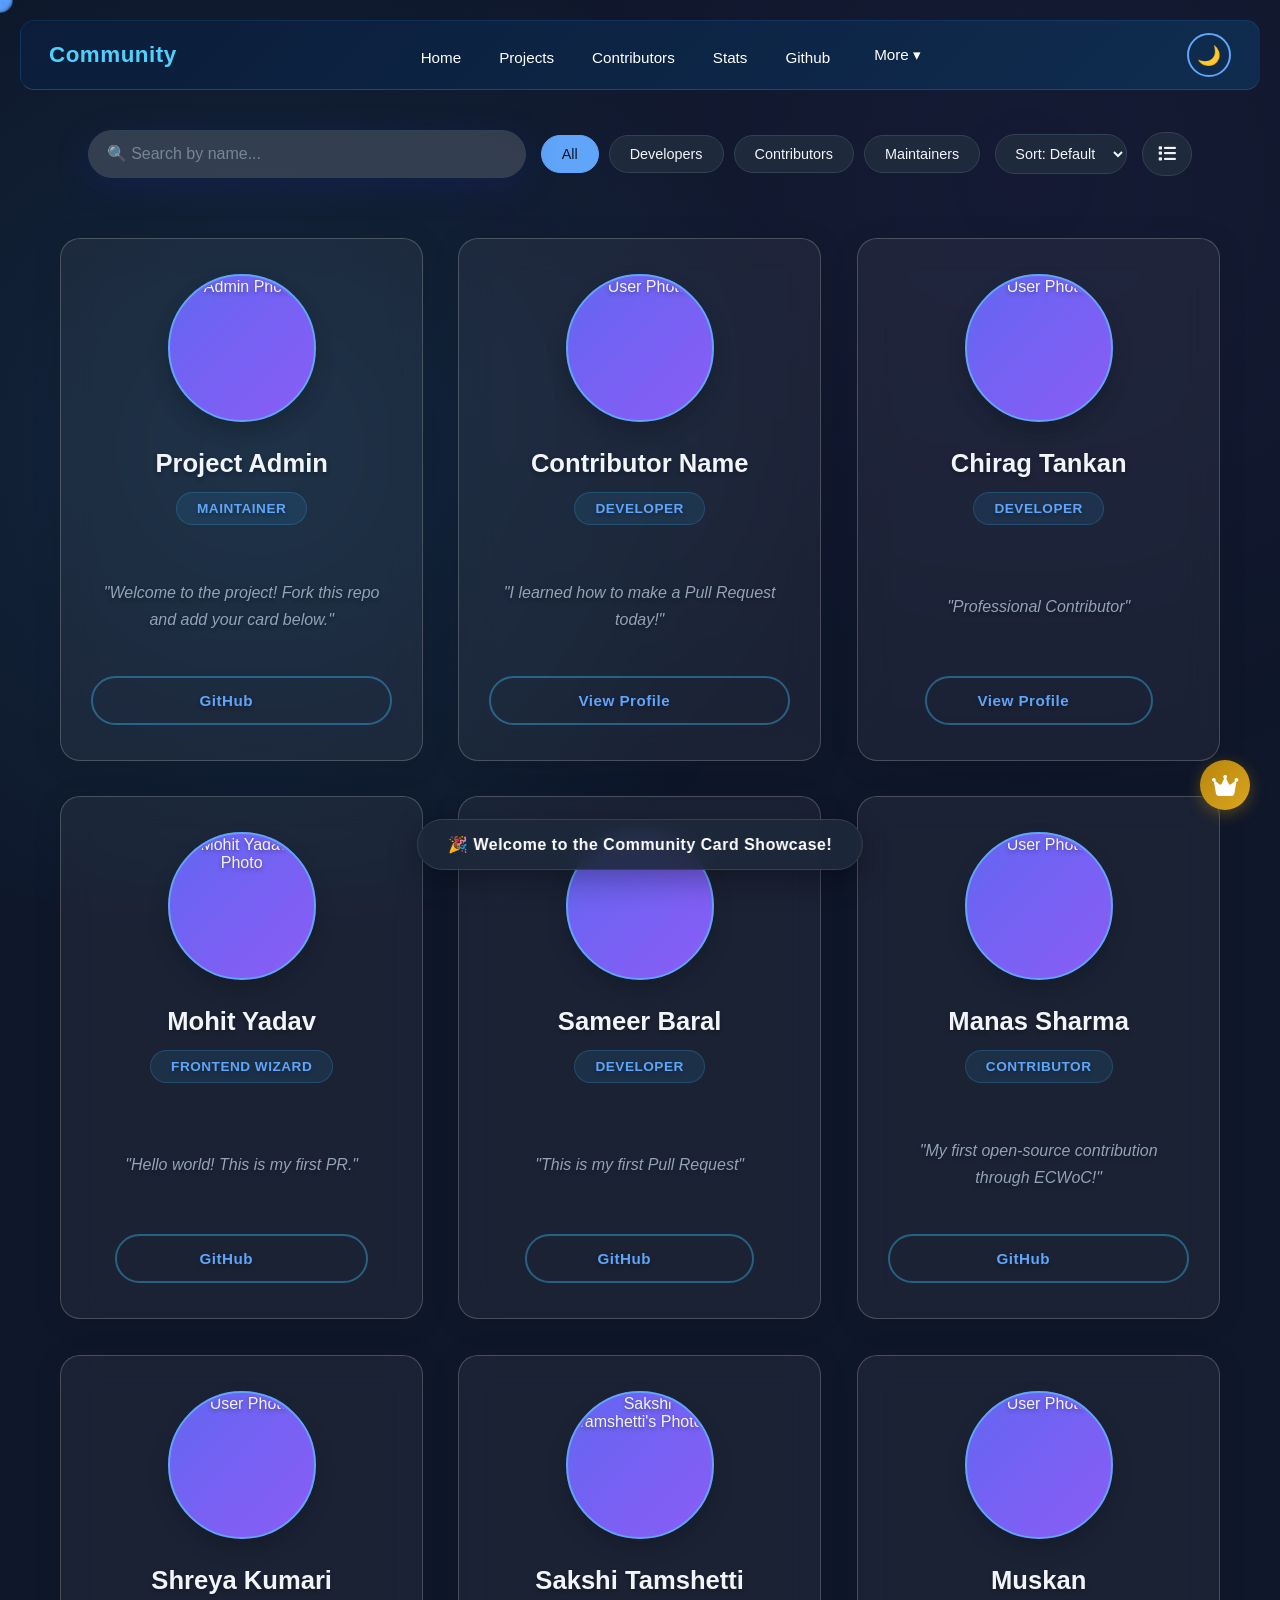
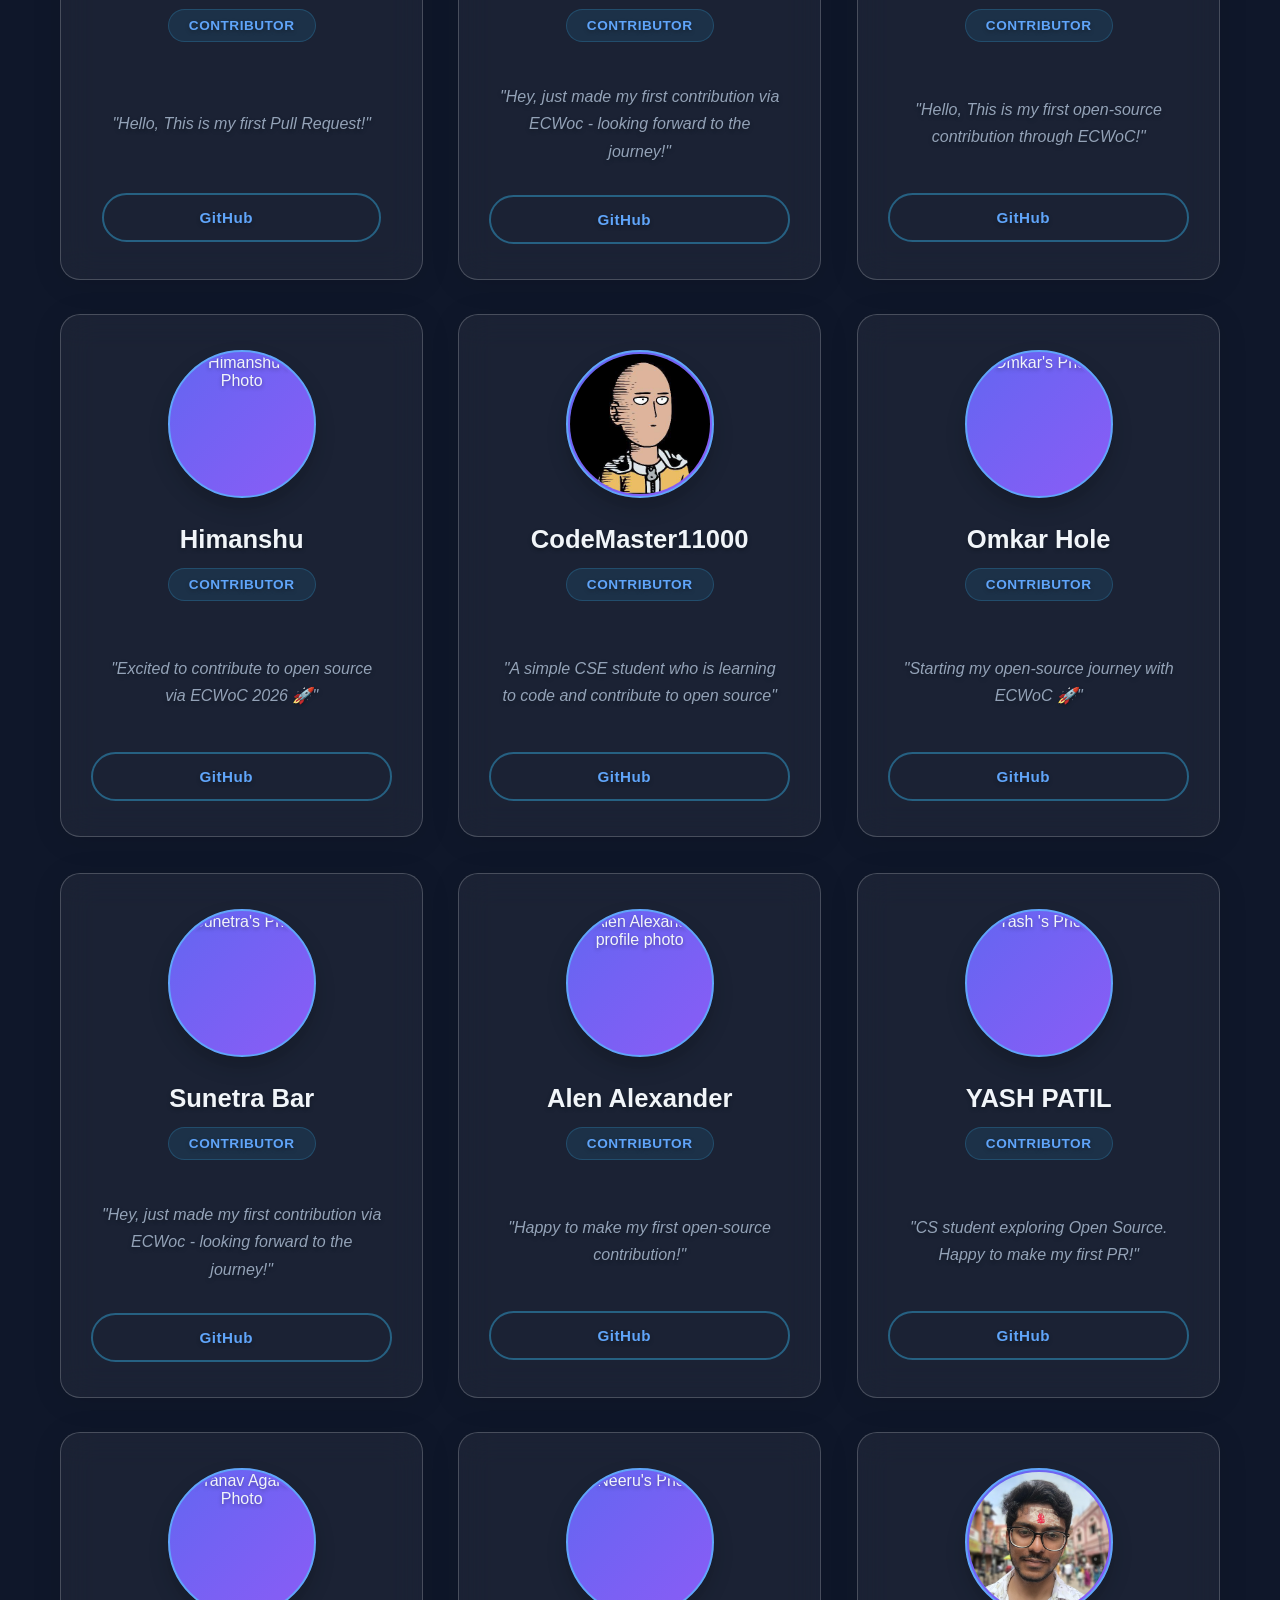
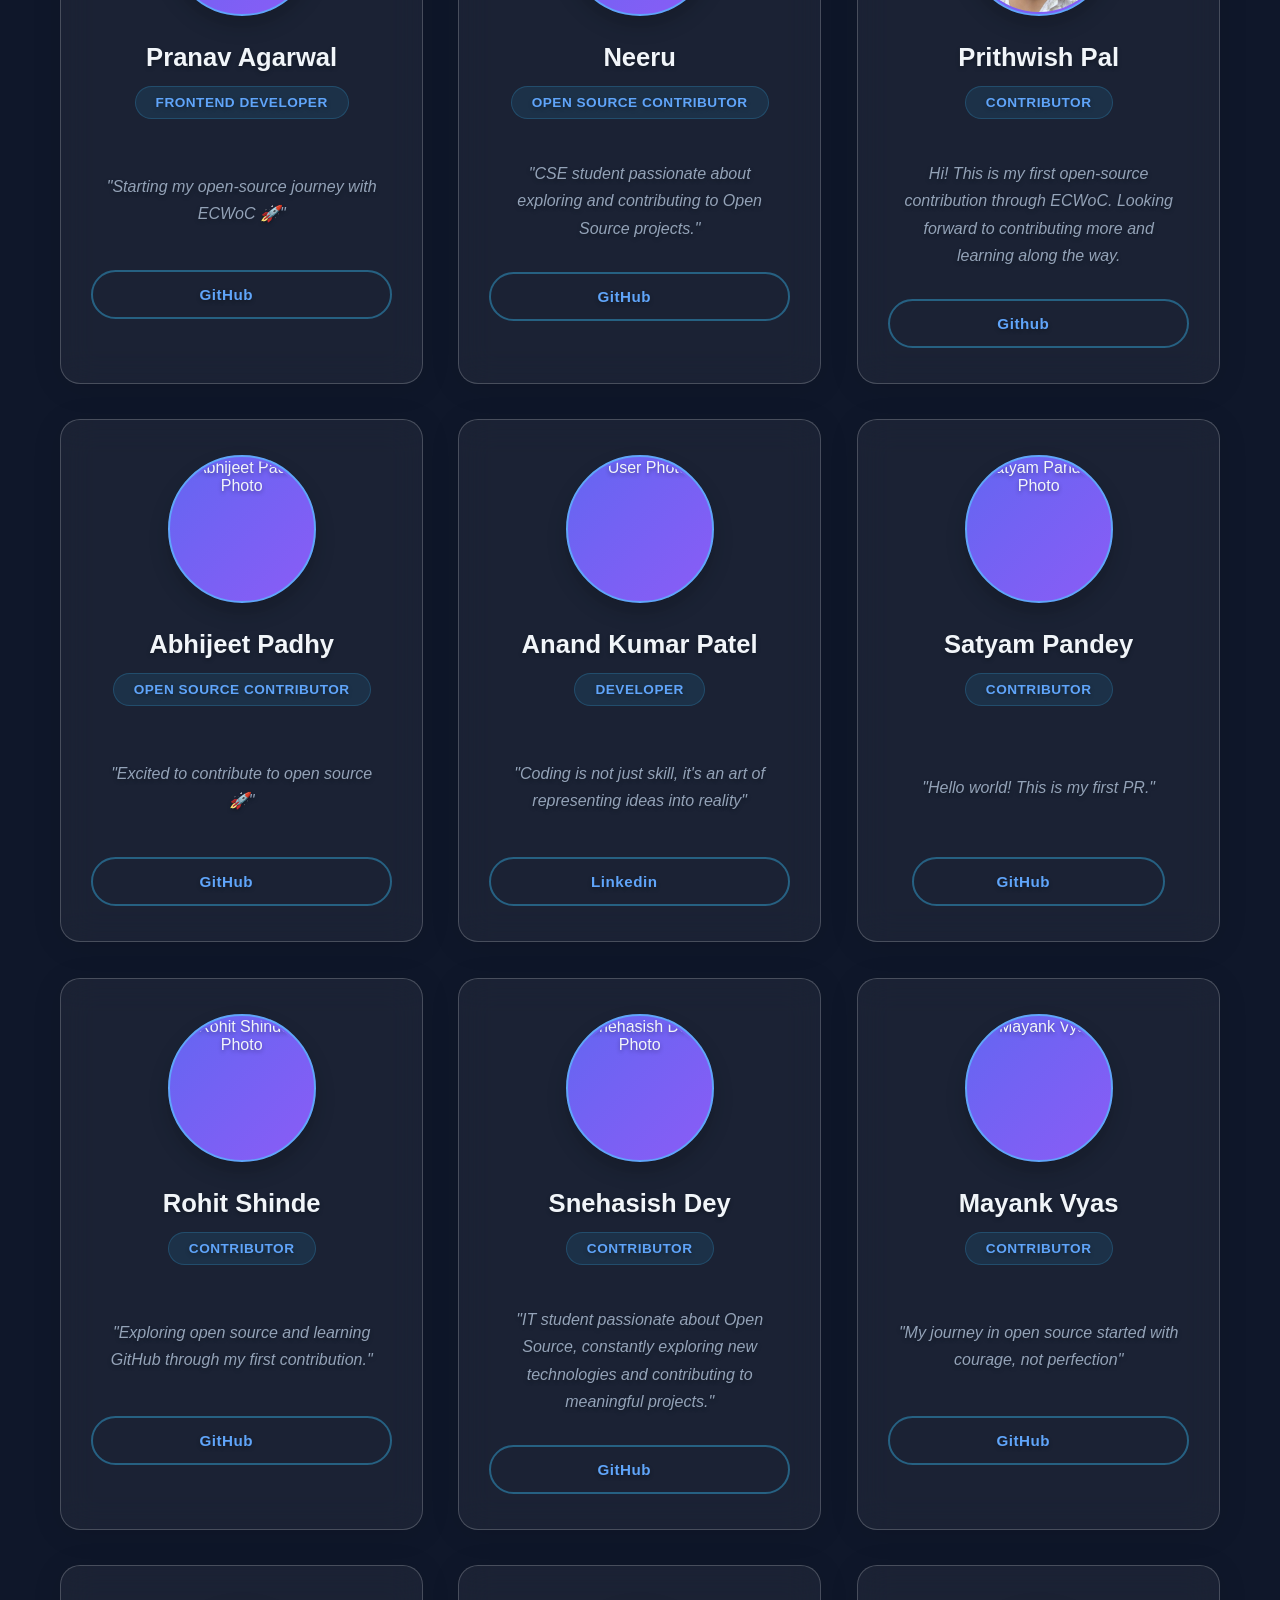
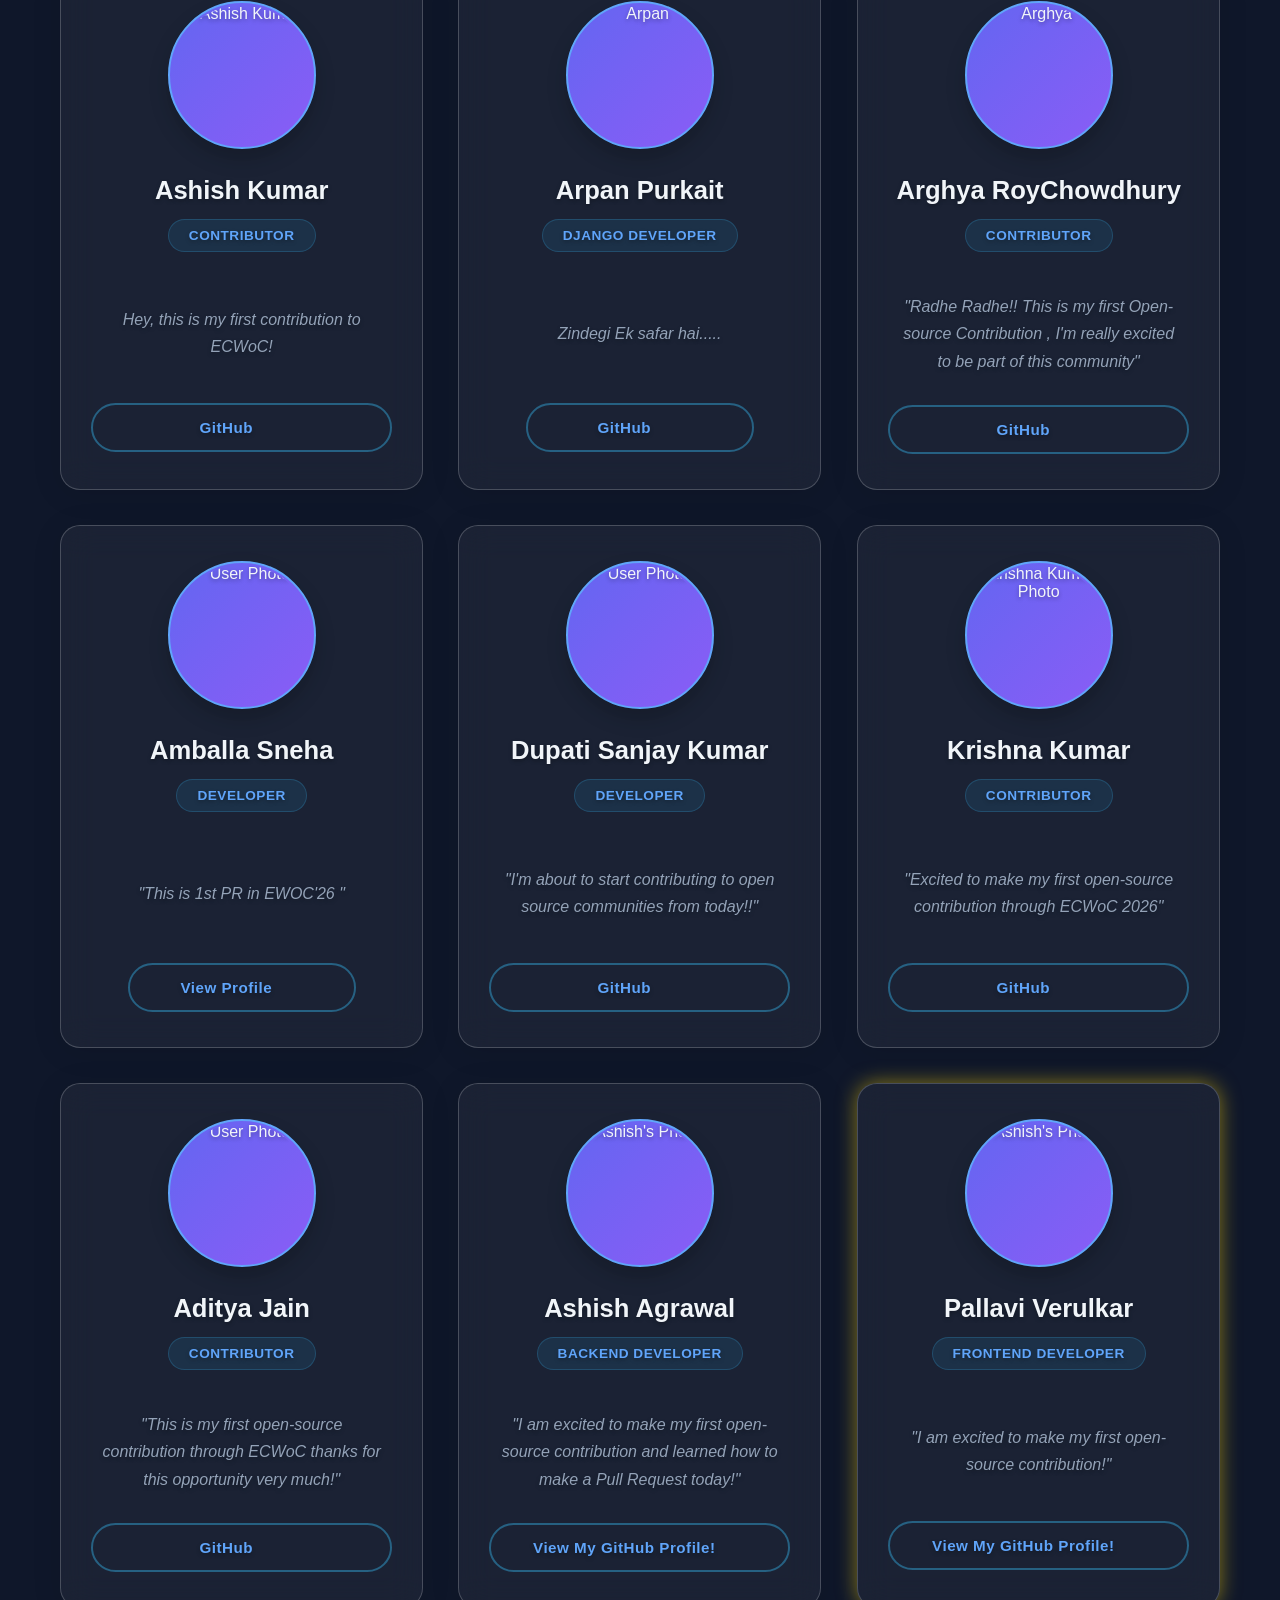
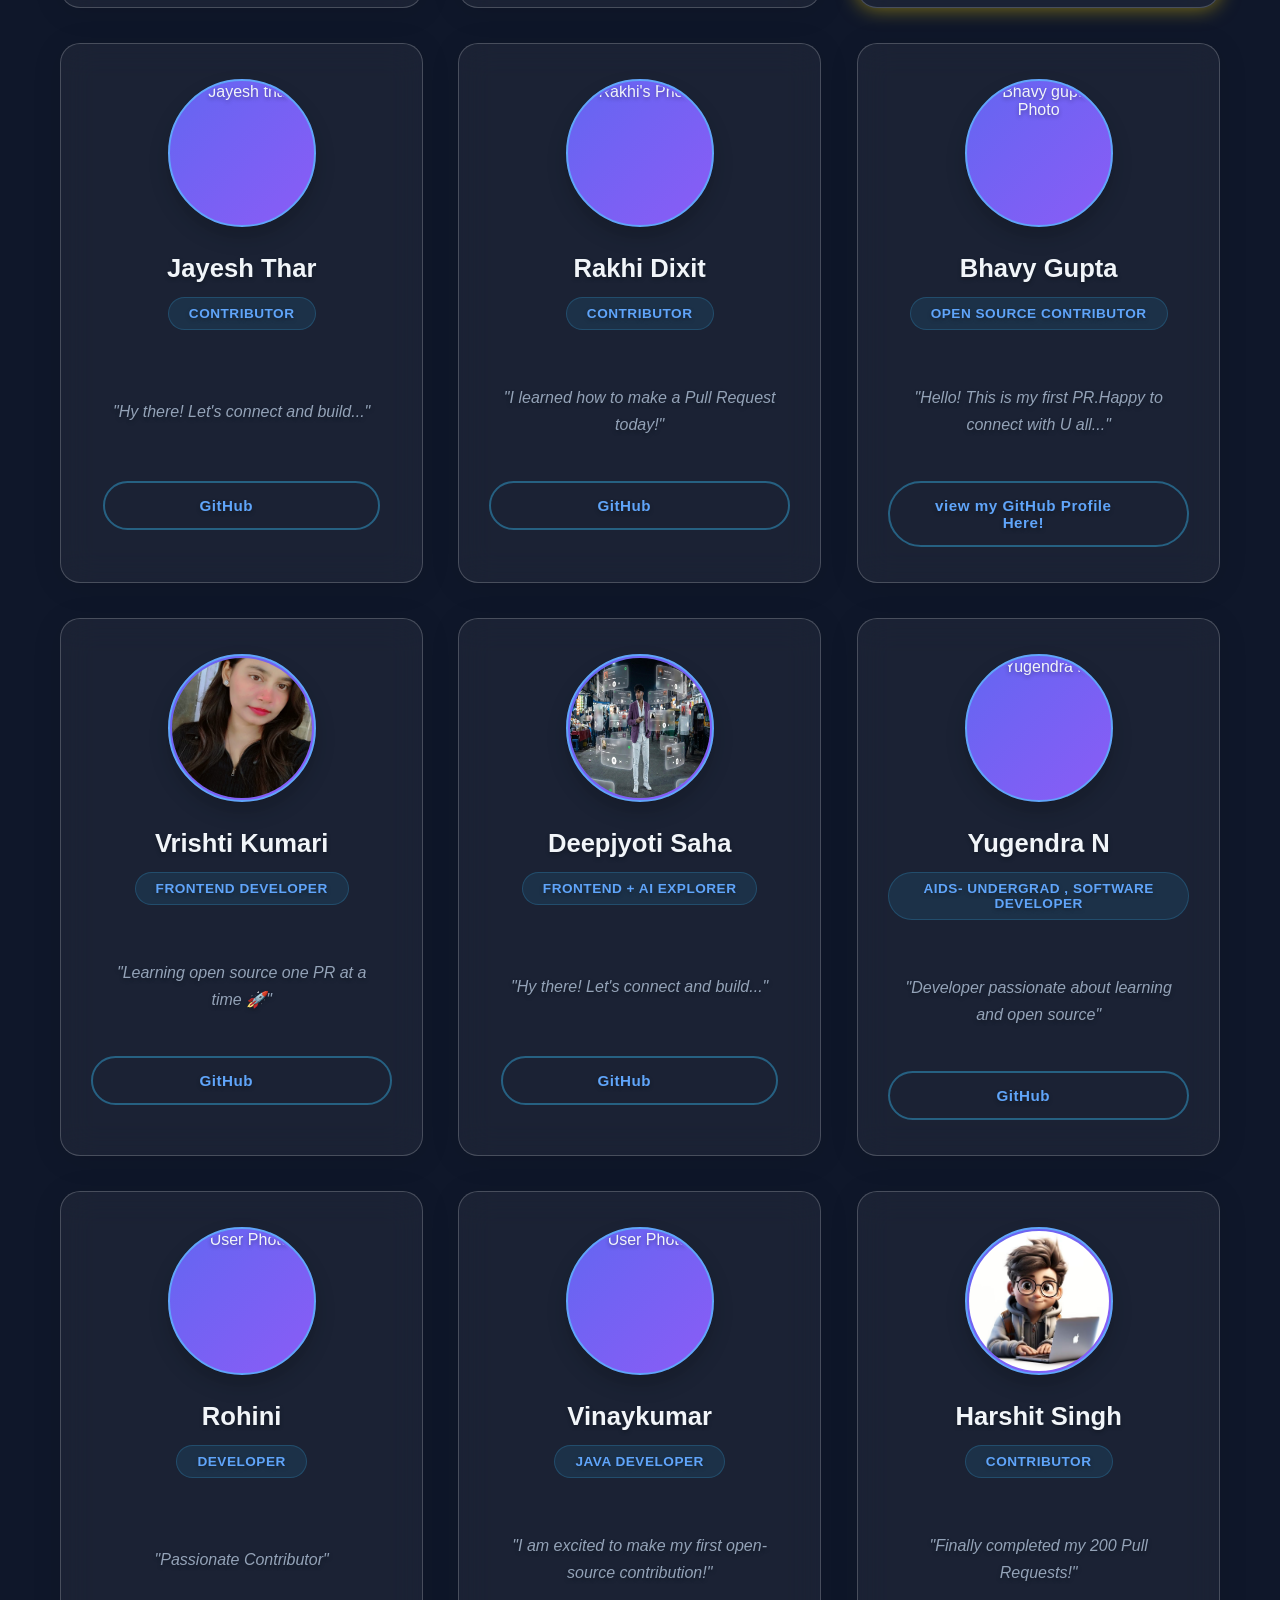
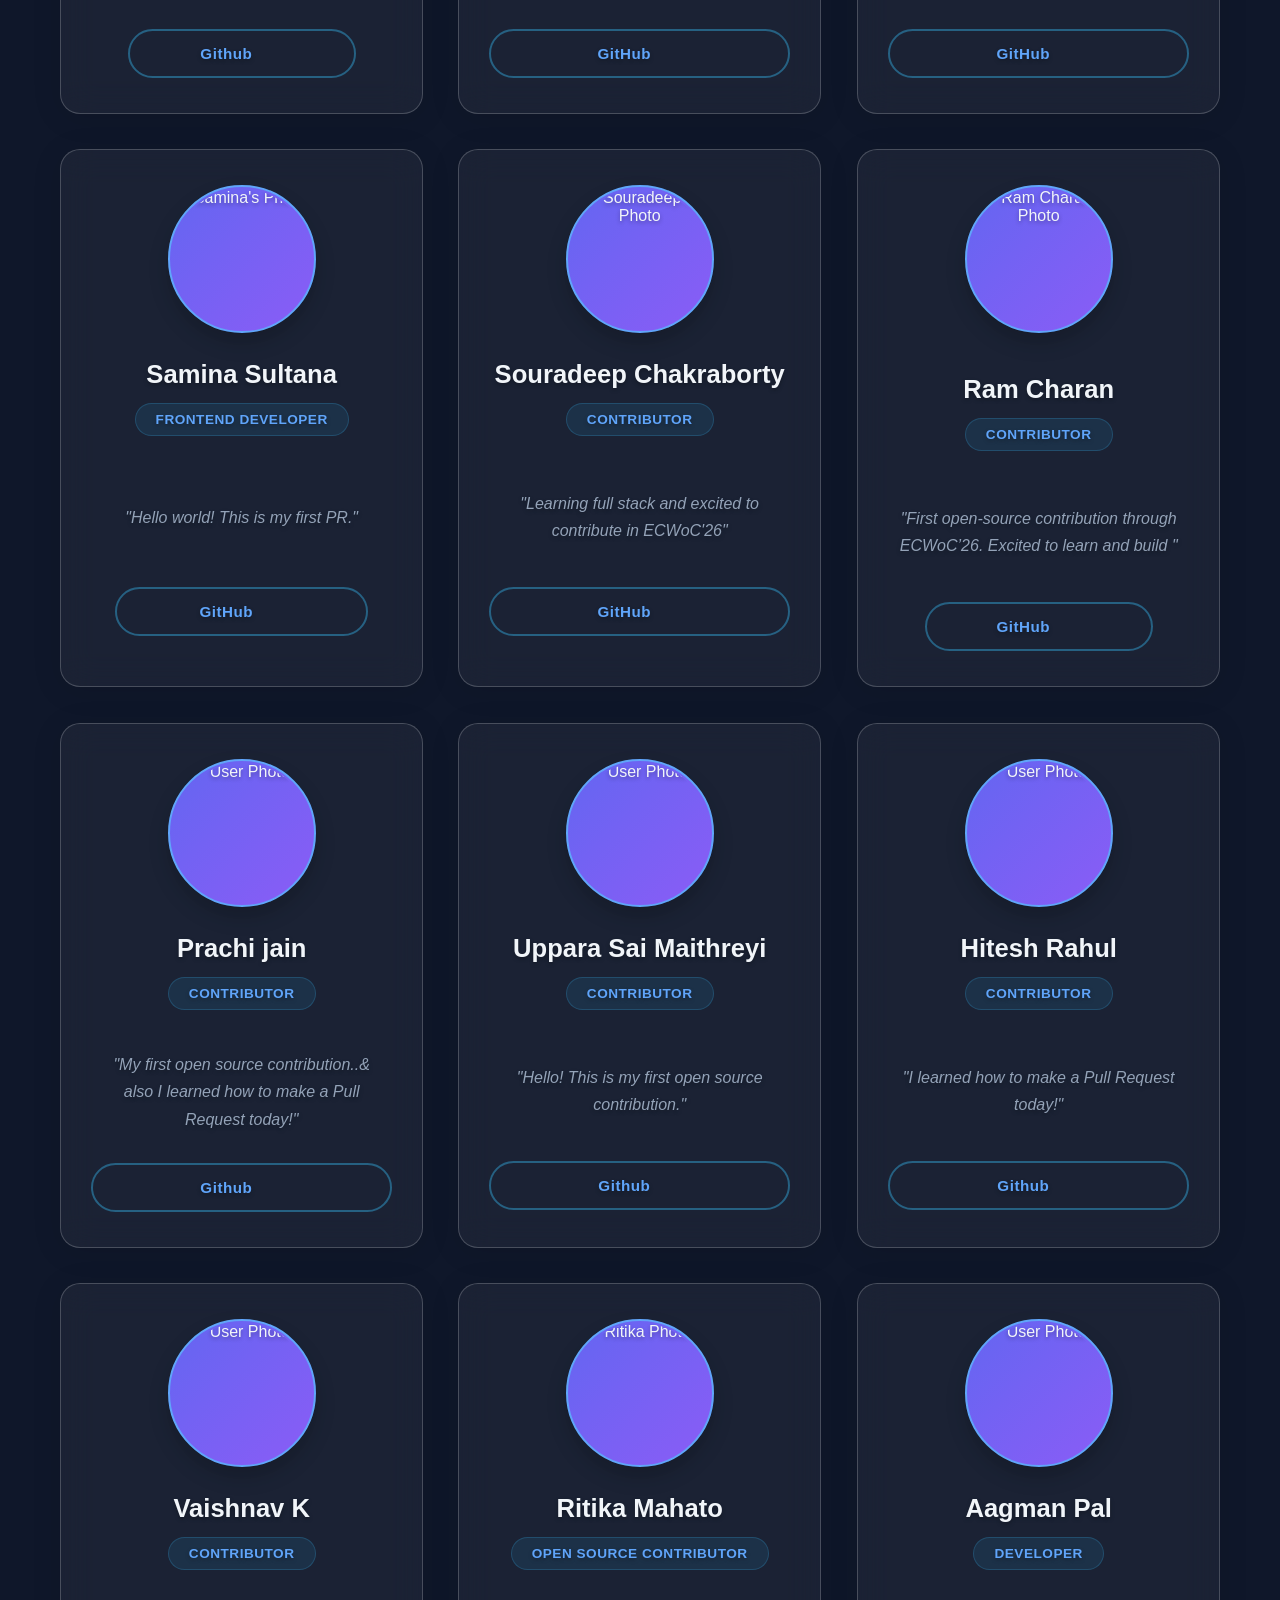
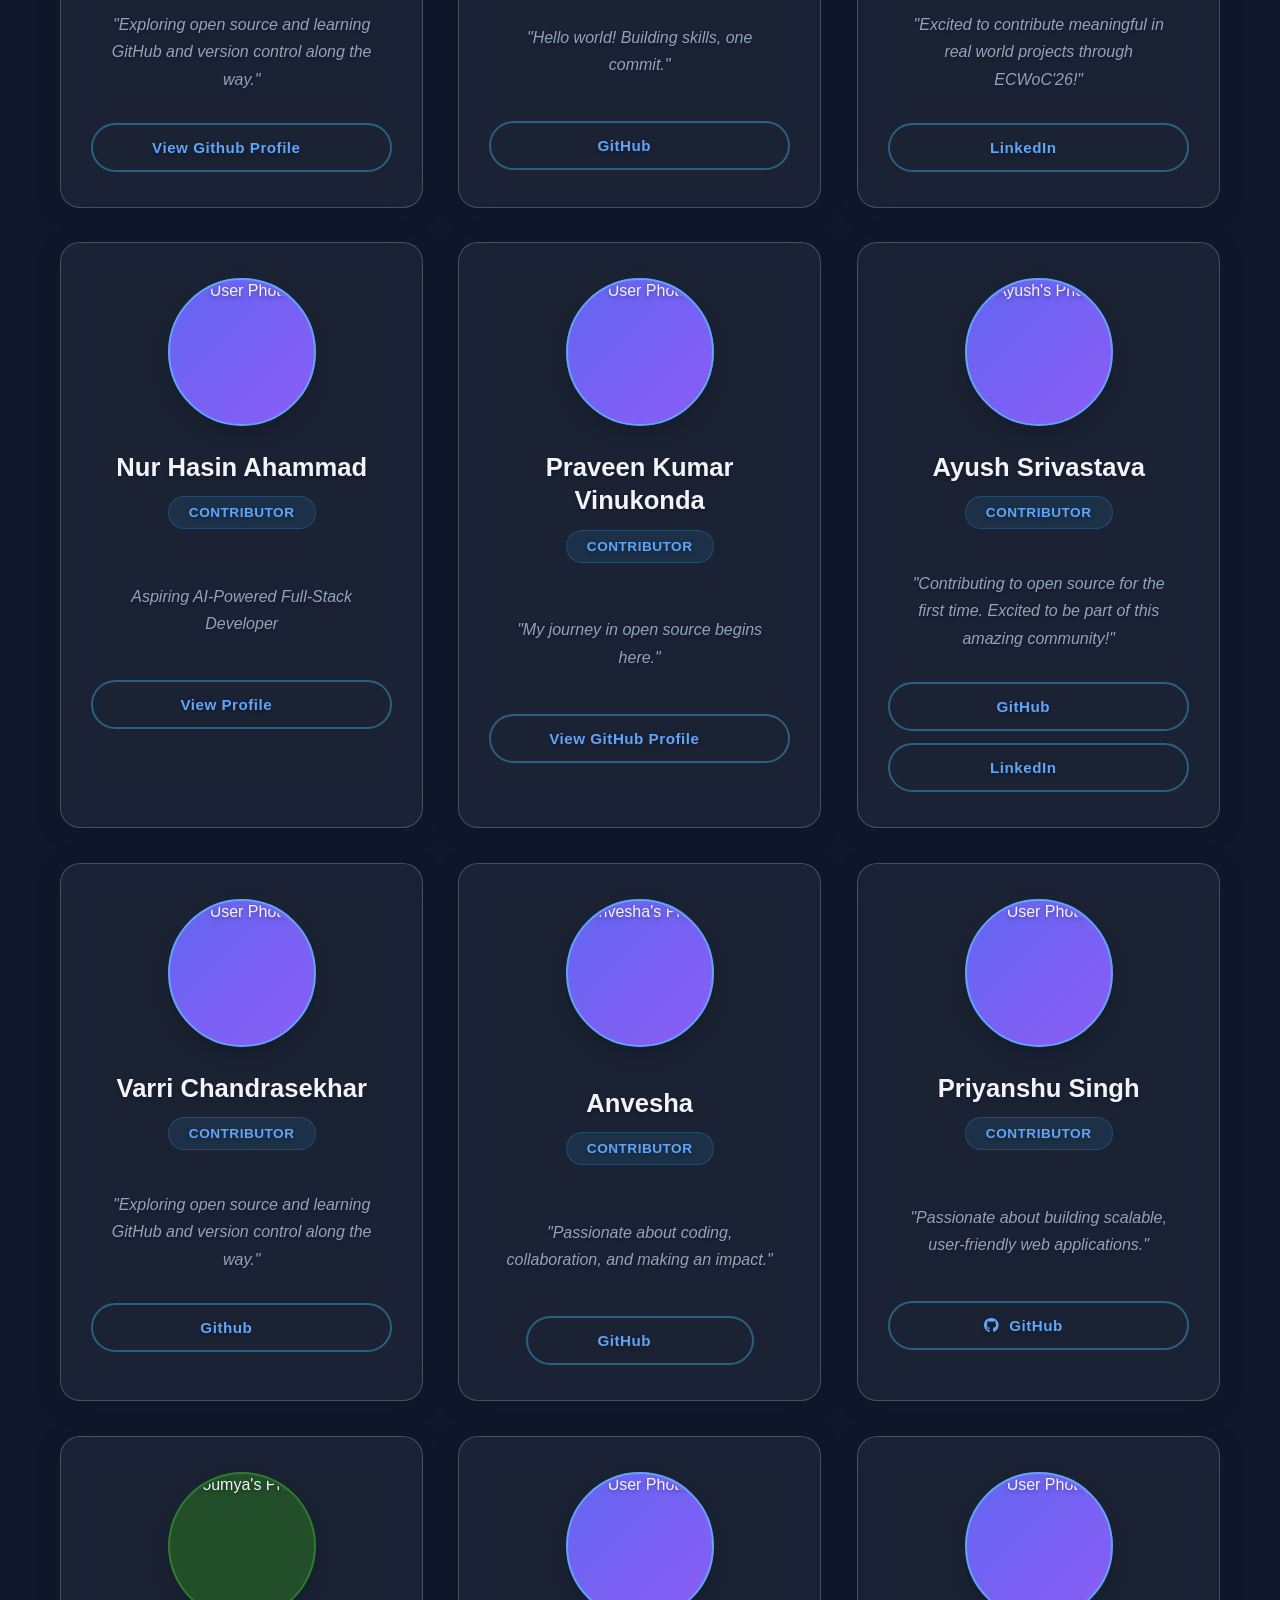
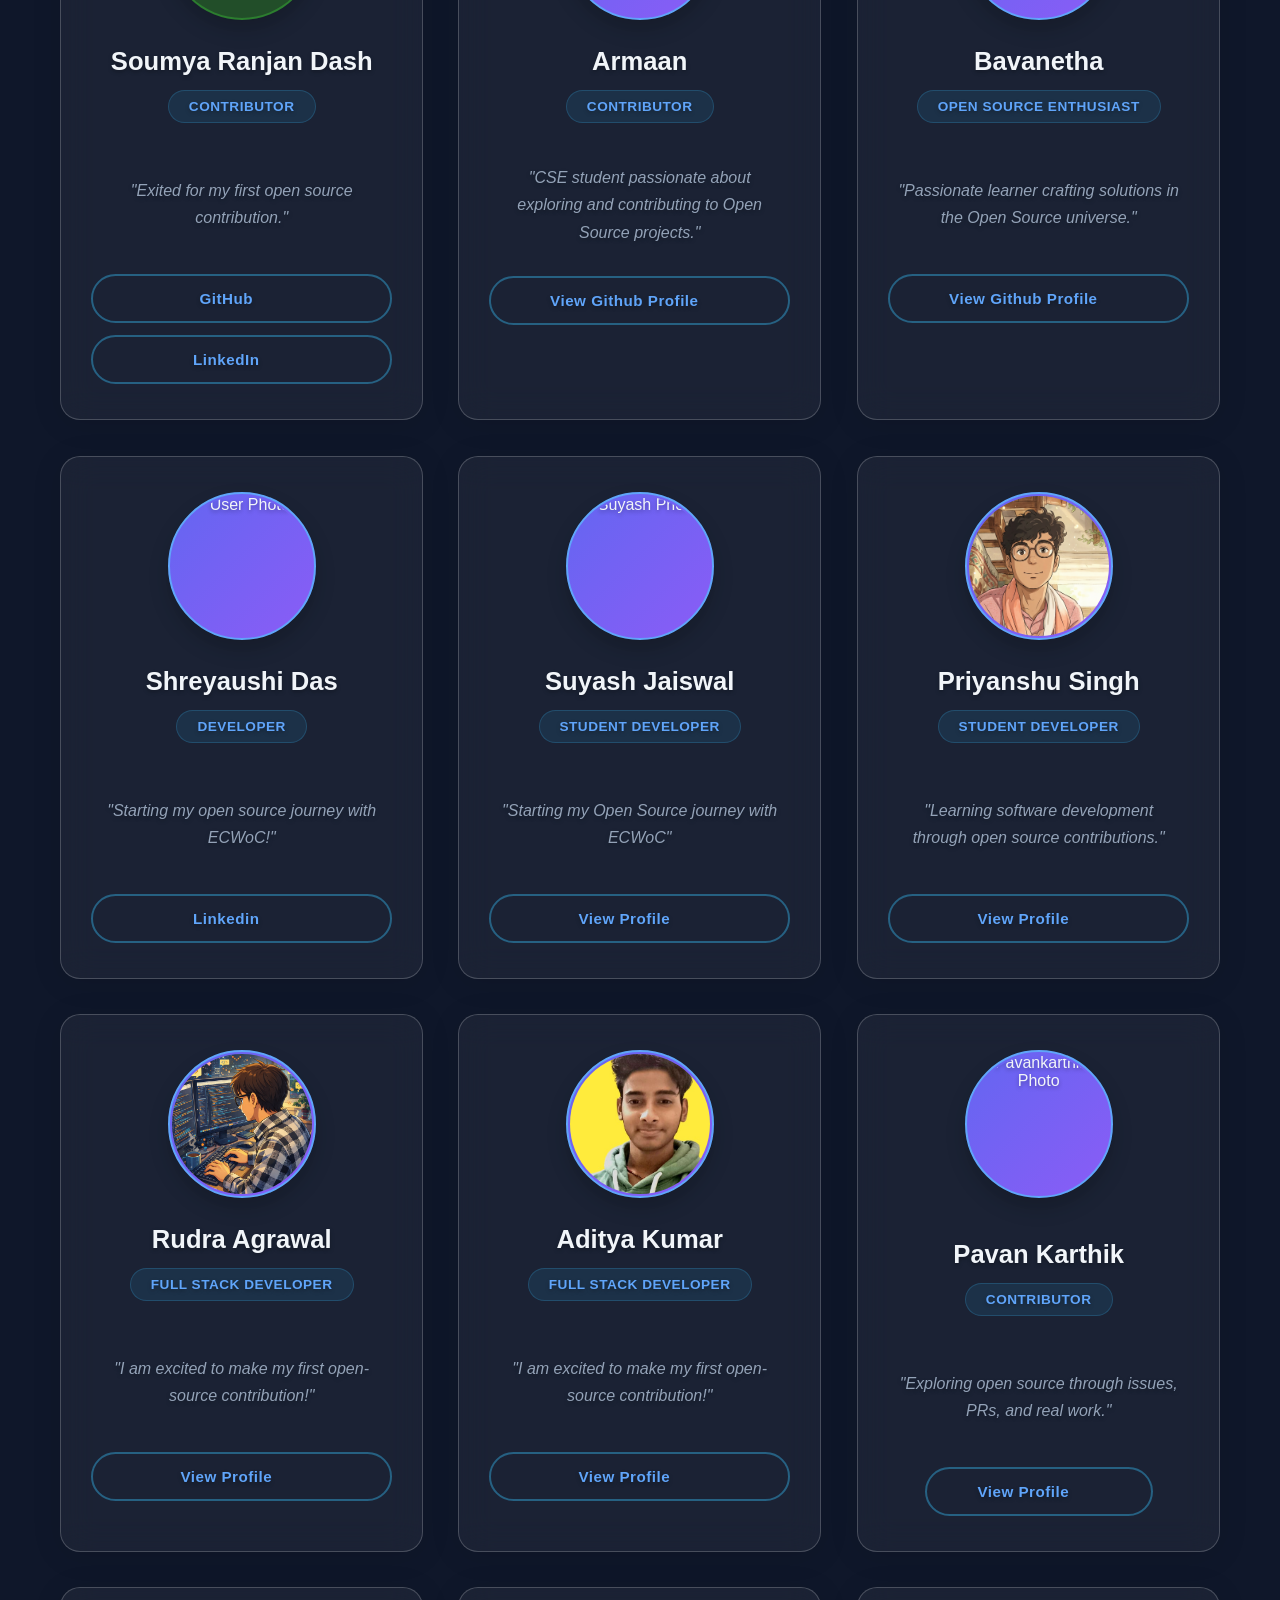
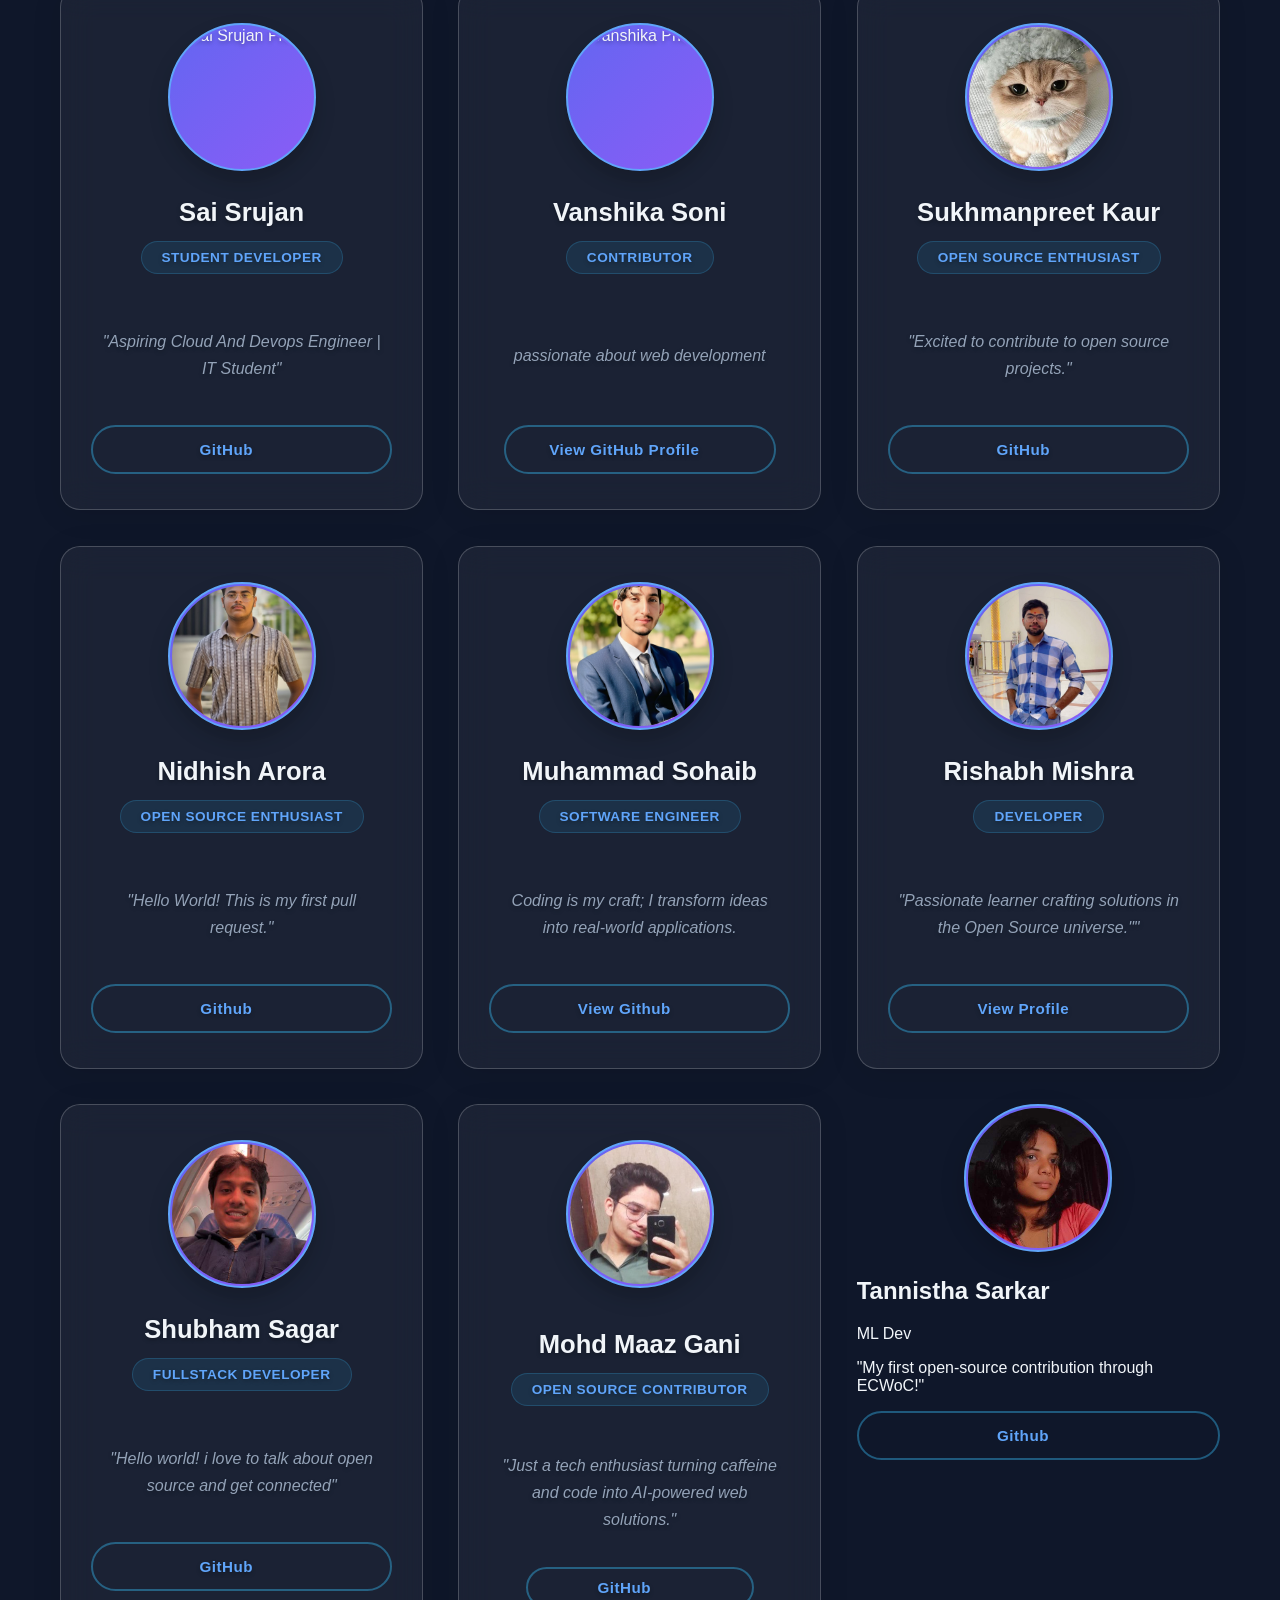
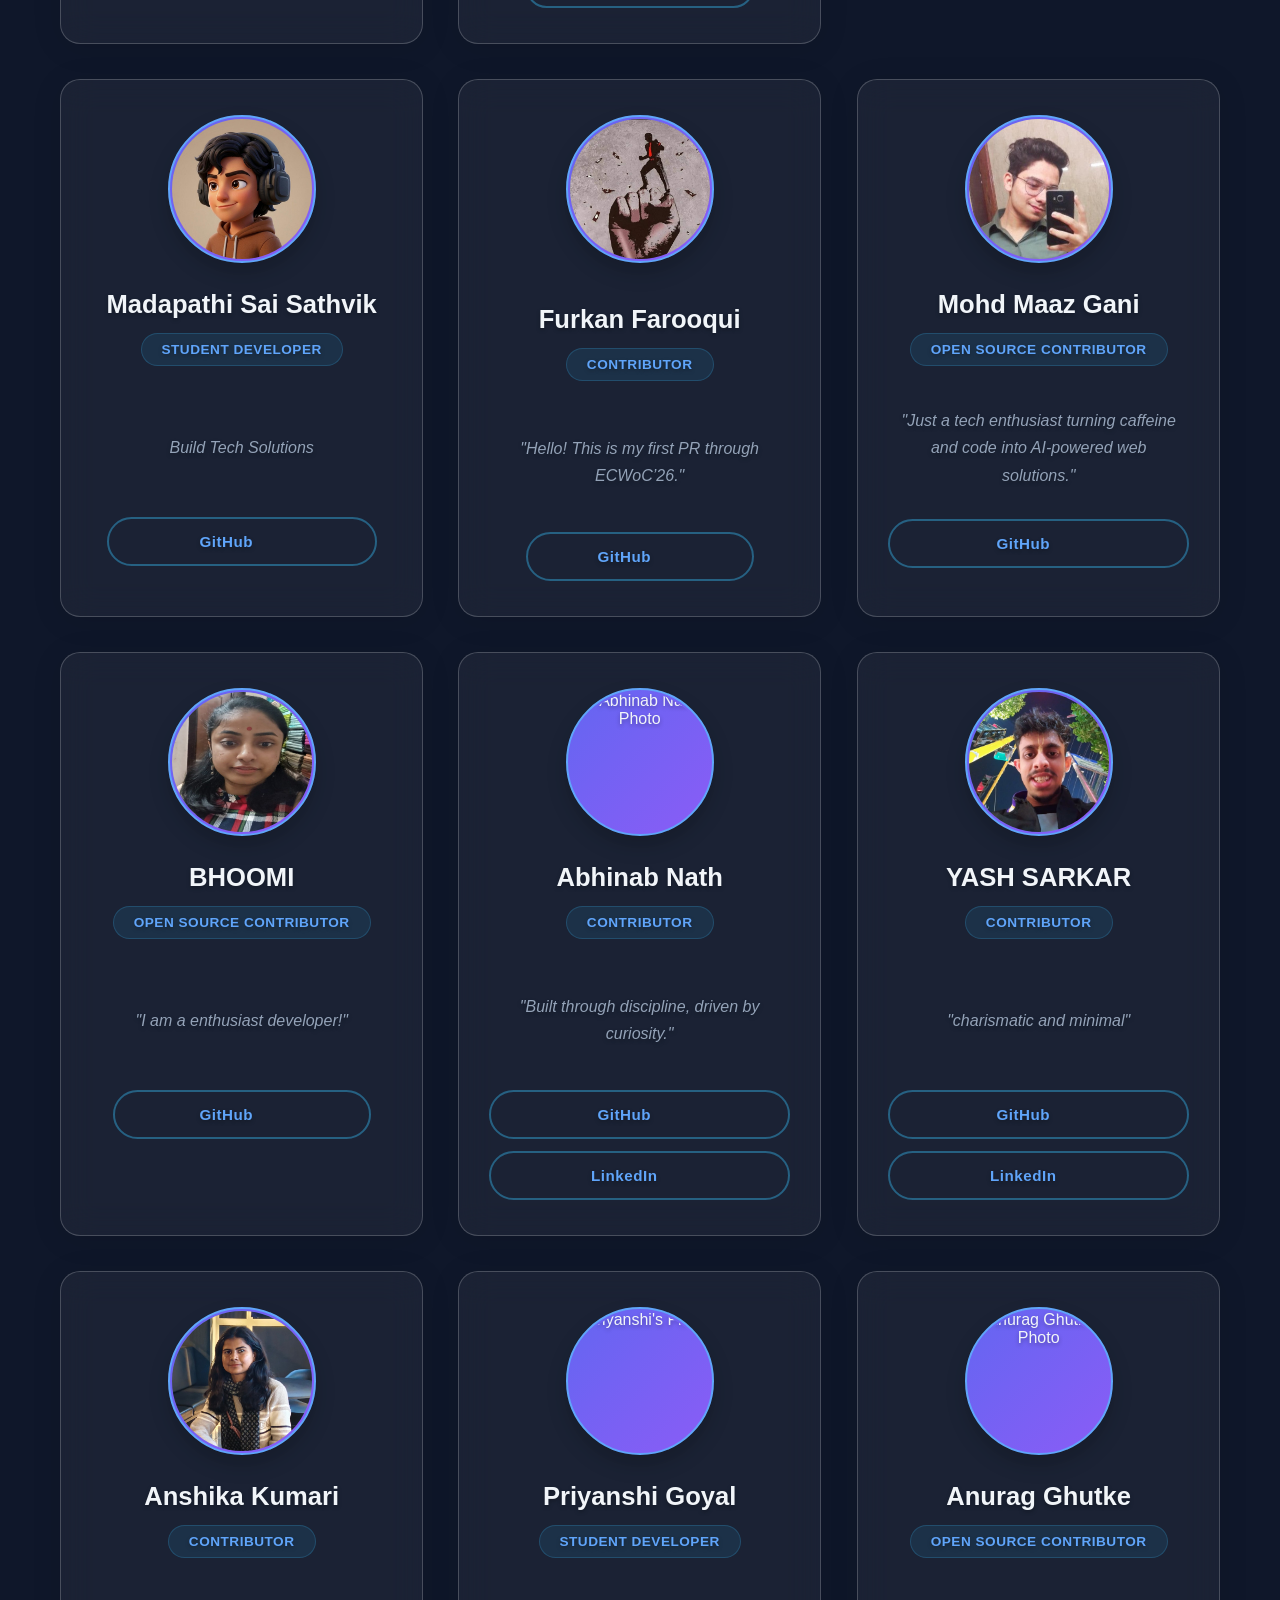
==== commit 17a37c3a: "Merge branch 'Jayanta2004:main' into 1979" ====
--- a/index.html
+++ b/index.html
@@ -839,6 +839,12 @@
         </div>
 
         <div class="card">
+    <img src="images/mohdmaazgani.jpg" alt="Maaz's Photo" class="card-img">
+    <h2>Mohd Maaz Gani</h2>
+    <span class="role">Open Source Contributor</span>
+    <p>"Just a tech enthusiast turning caffeine and code into AI-powered web solutions."</p>
+    <a href="https://github.com/mohdmaazgani" class="card-btn" target="_blank">GitHub</a>
+</div>
             <div class="card-inner">
                 <img src="images/Tannistha.jpg" alt="Tannistha's Photo" class="card-img">
                 <h2>Tannistha Sarkar</h2>
@@ -921,6 +927,28 @@
                 <a href="https://github.com/Anshika4000/" class="card-btn" target="_blank">GitHub</a>
             </div>
         </div>
+
+        <div class="card">
+            <div class="card-inner">
+                <img src="images/priyanshigoyal2801.jpg" alt="Priyanshi's Photo" class="card-img">
+                <h2>Priyanshi Goyal</h2>
+                <span class="role">Student Developer</span>
+                <p>"Building intelligent systems where AI meets full stack development."</p>
+                <a href="https://www.linkedin.com/in/priyanshigoyal2101/" class="card-btn" target="_blank">LinkedIn</a>
+                <a href="https://github.com/priyanshigoyal2801" class="card-btn" target="_blank">GitHub</a>
+            </div>
+        </div>
+      
+        <div class="card">
+            <div class="card-inner">
+                <img src="images/Anurag-Ghutke.jpg" alt="Anurag Ghutke's Photo" class="card-img">
+                <h2>Anurag Ghutke</h2>
+                <span class="role">Open Source Contributor</span>
+                <p>"Open Source lover coding, learning, and contributing to global projects"</p>
+                <a href="https://github.com/AnuragGhutke" class="card-btn" target="_blank">GitHub</a>
+            </div>
+        </div>
+              
 
         <!-- ADD YOUR NEW CARD ABOVE THIS COMMENT -->
 
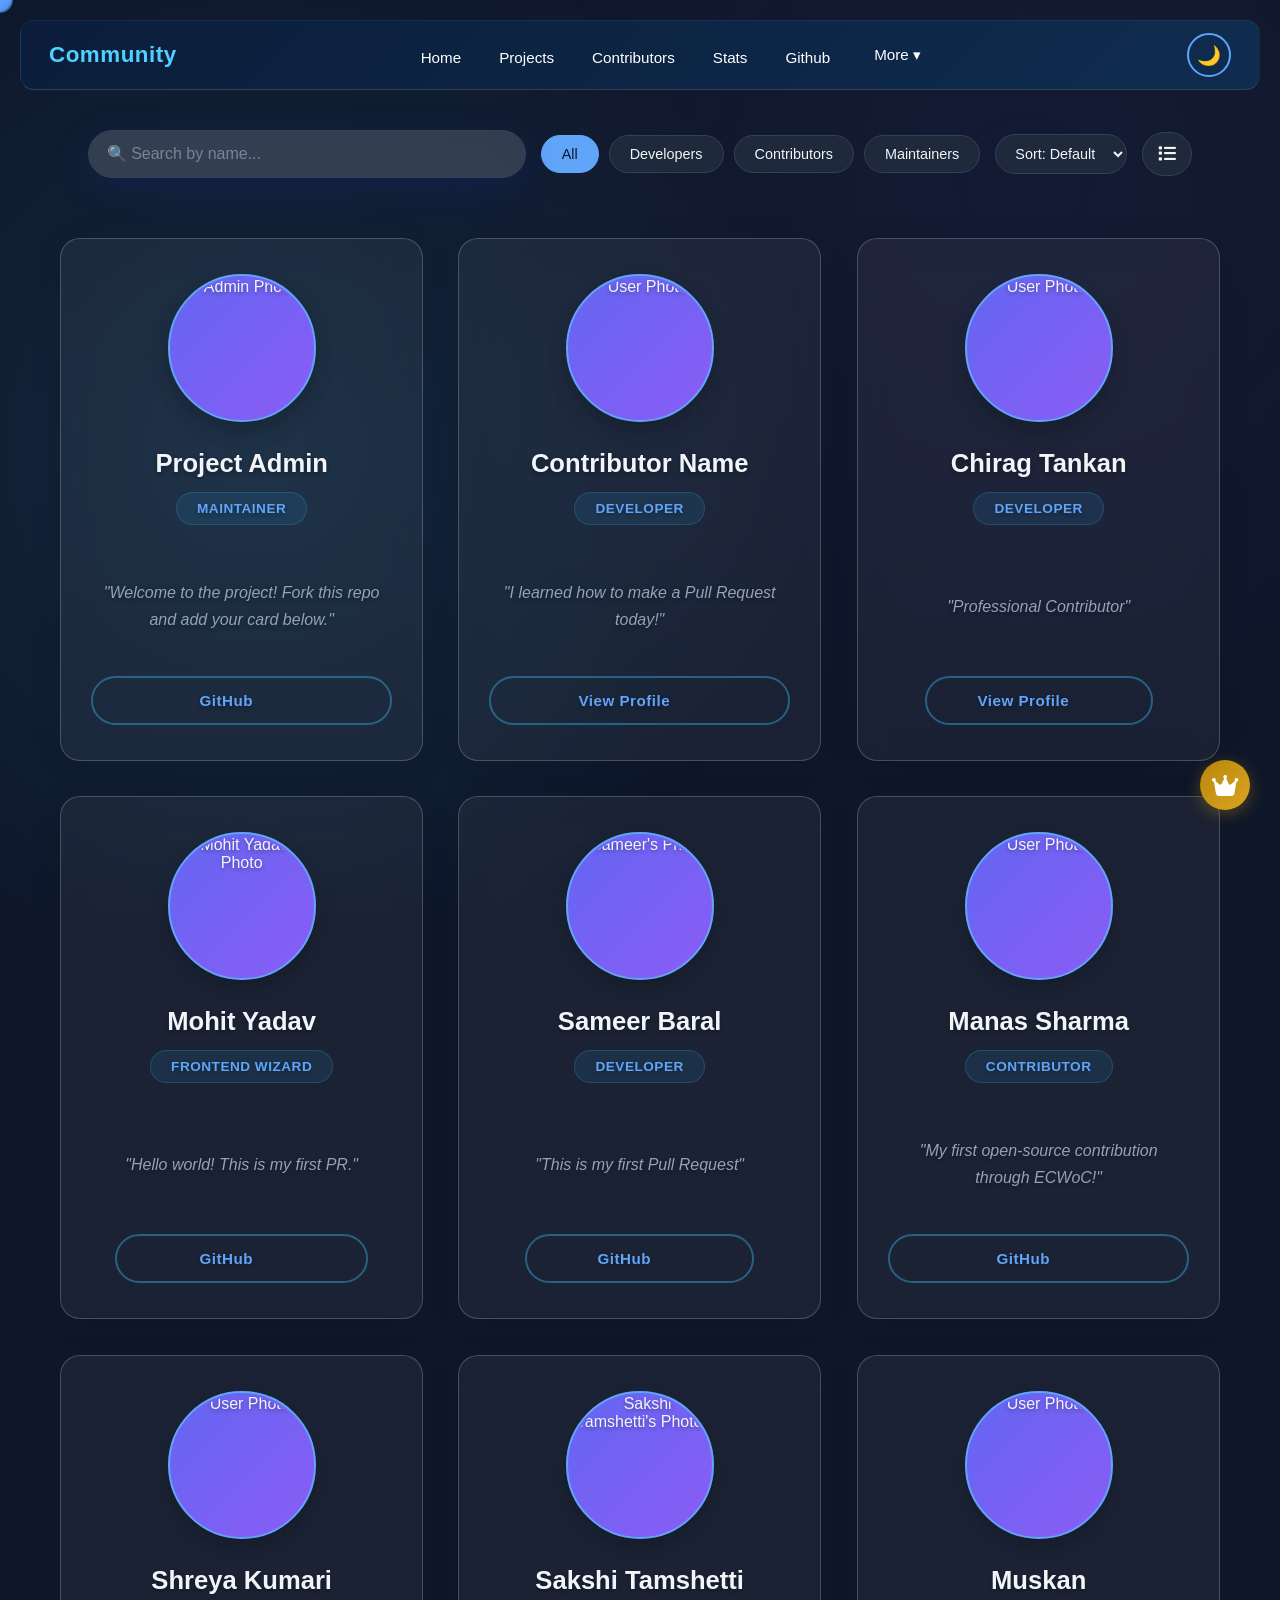
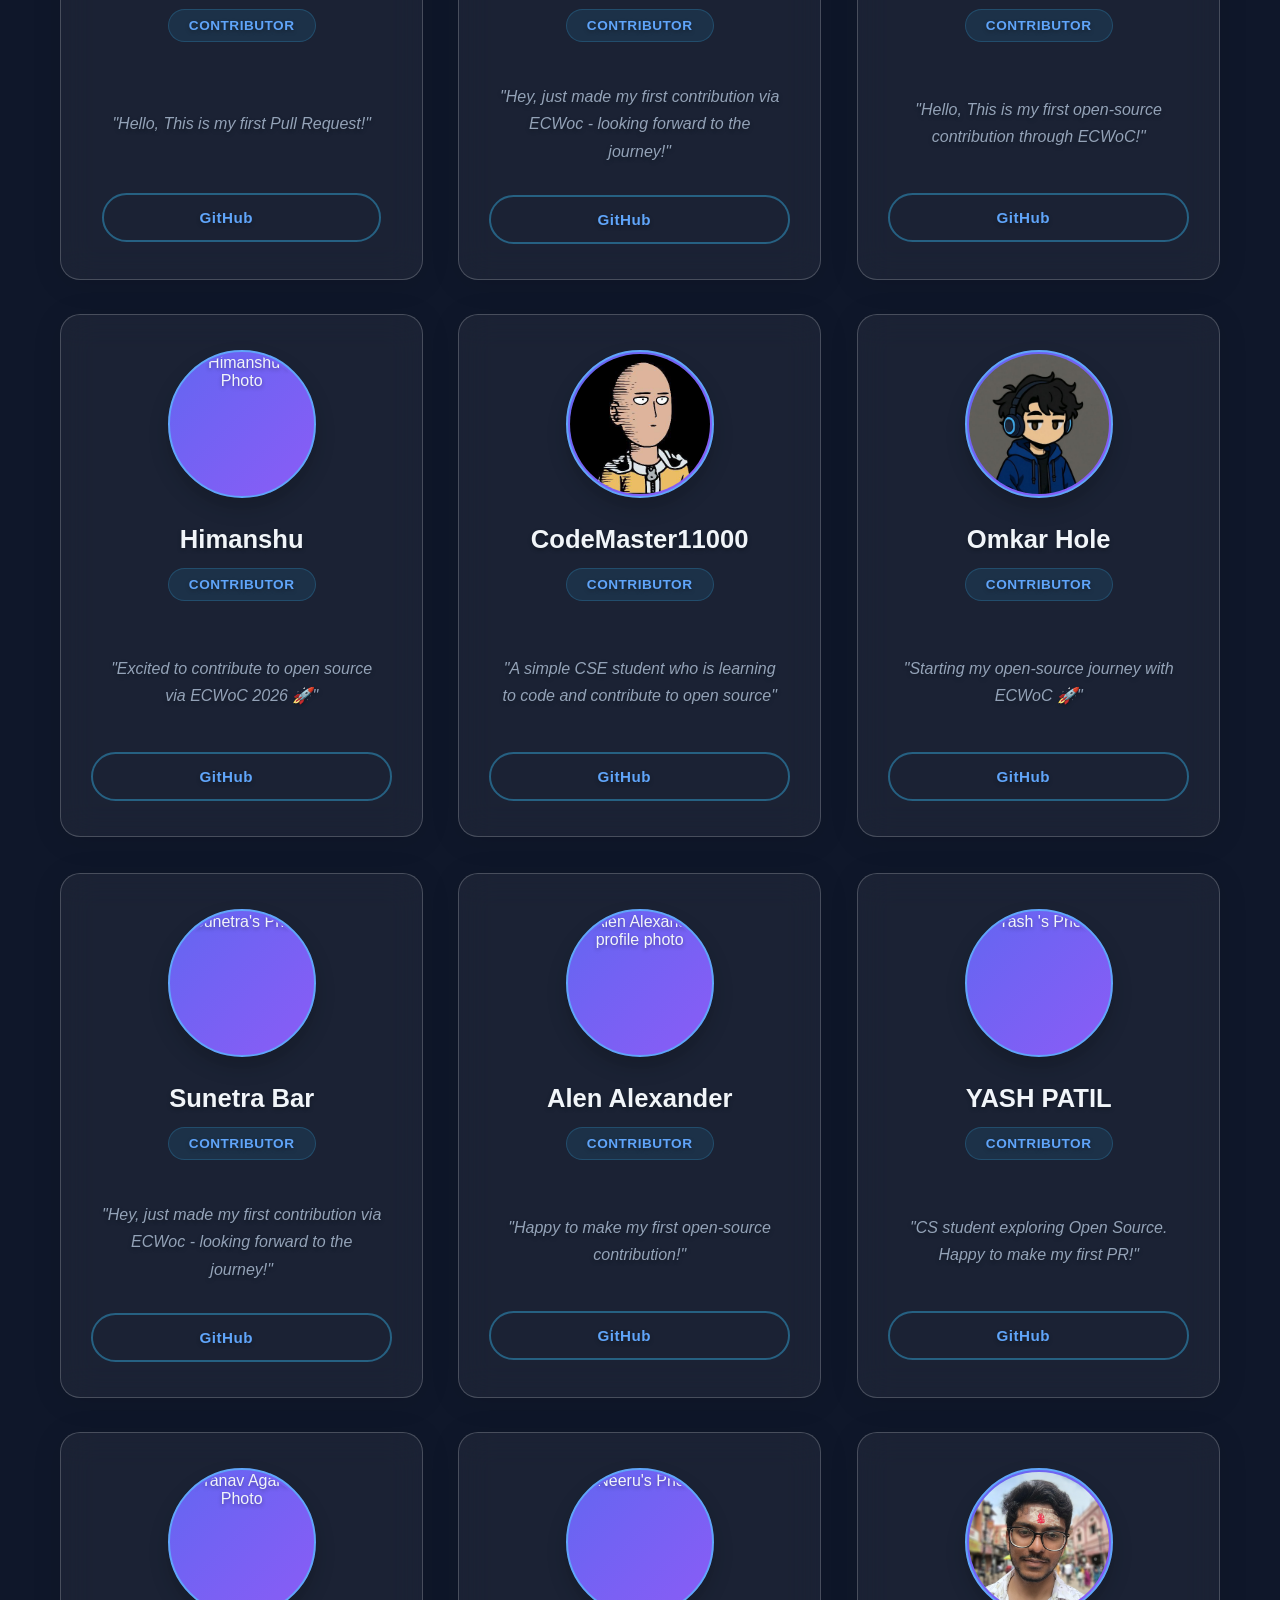
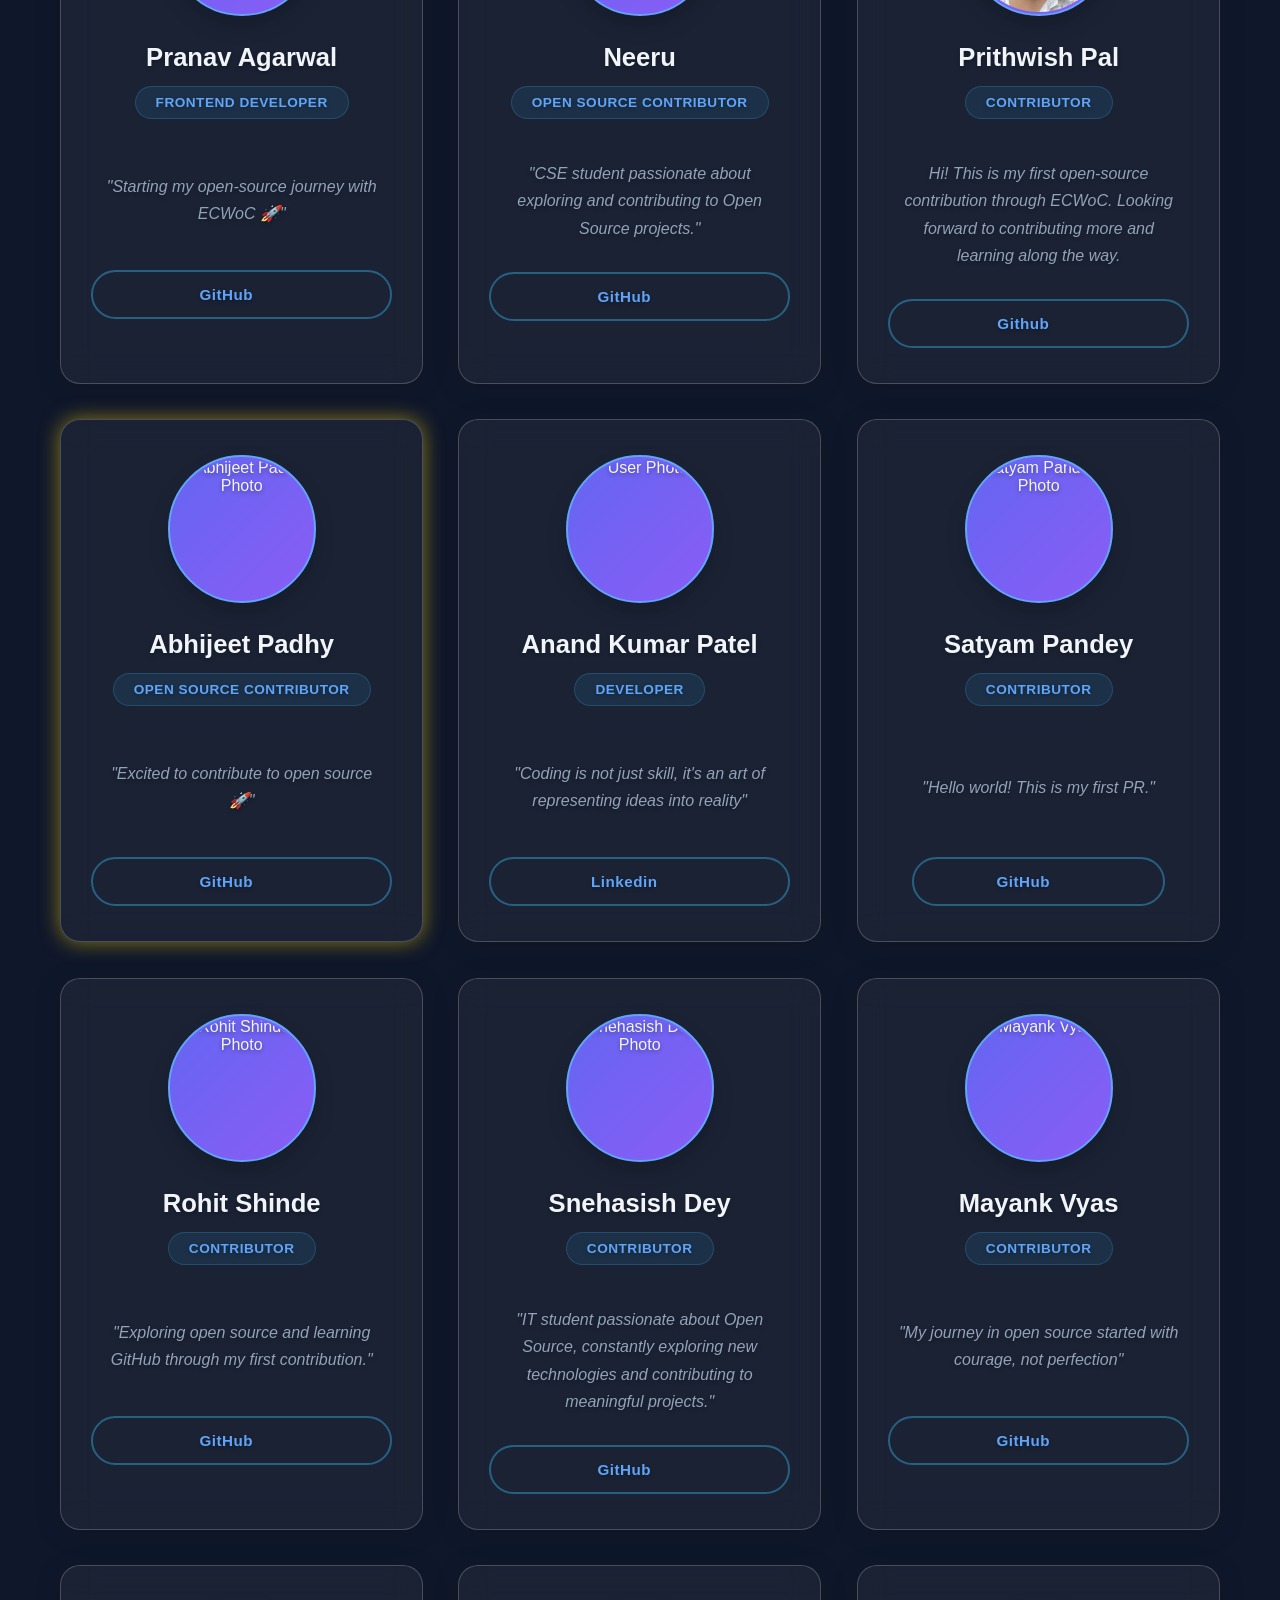
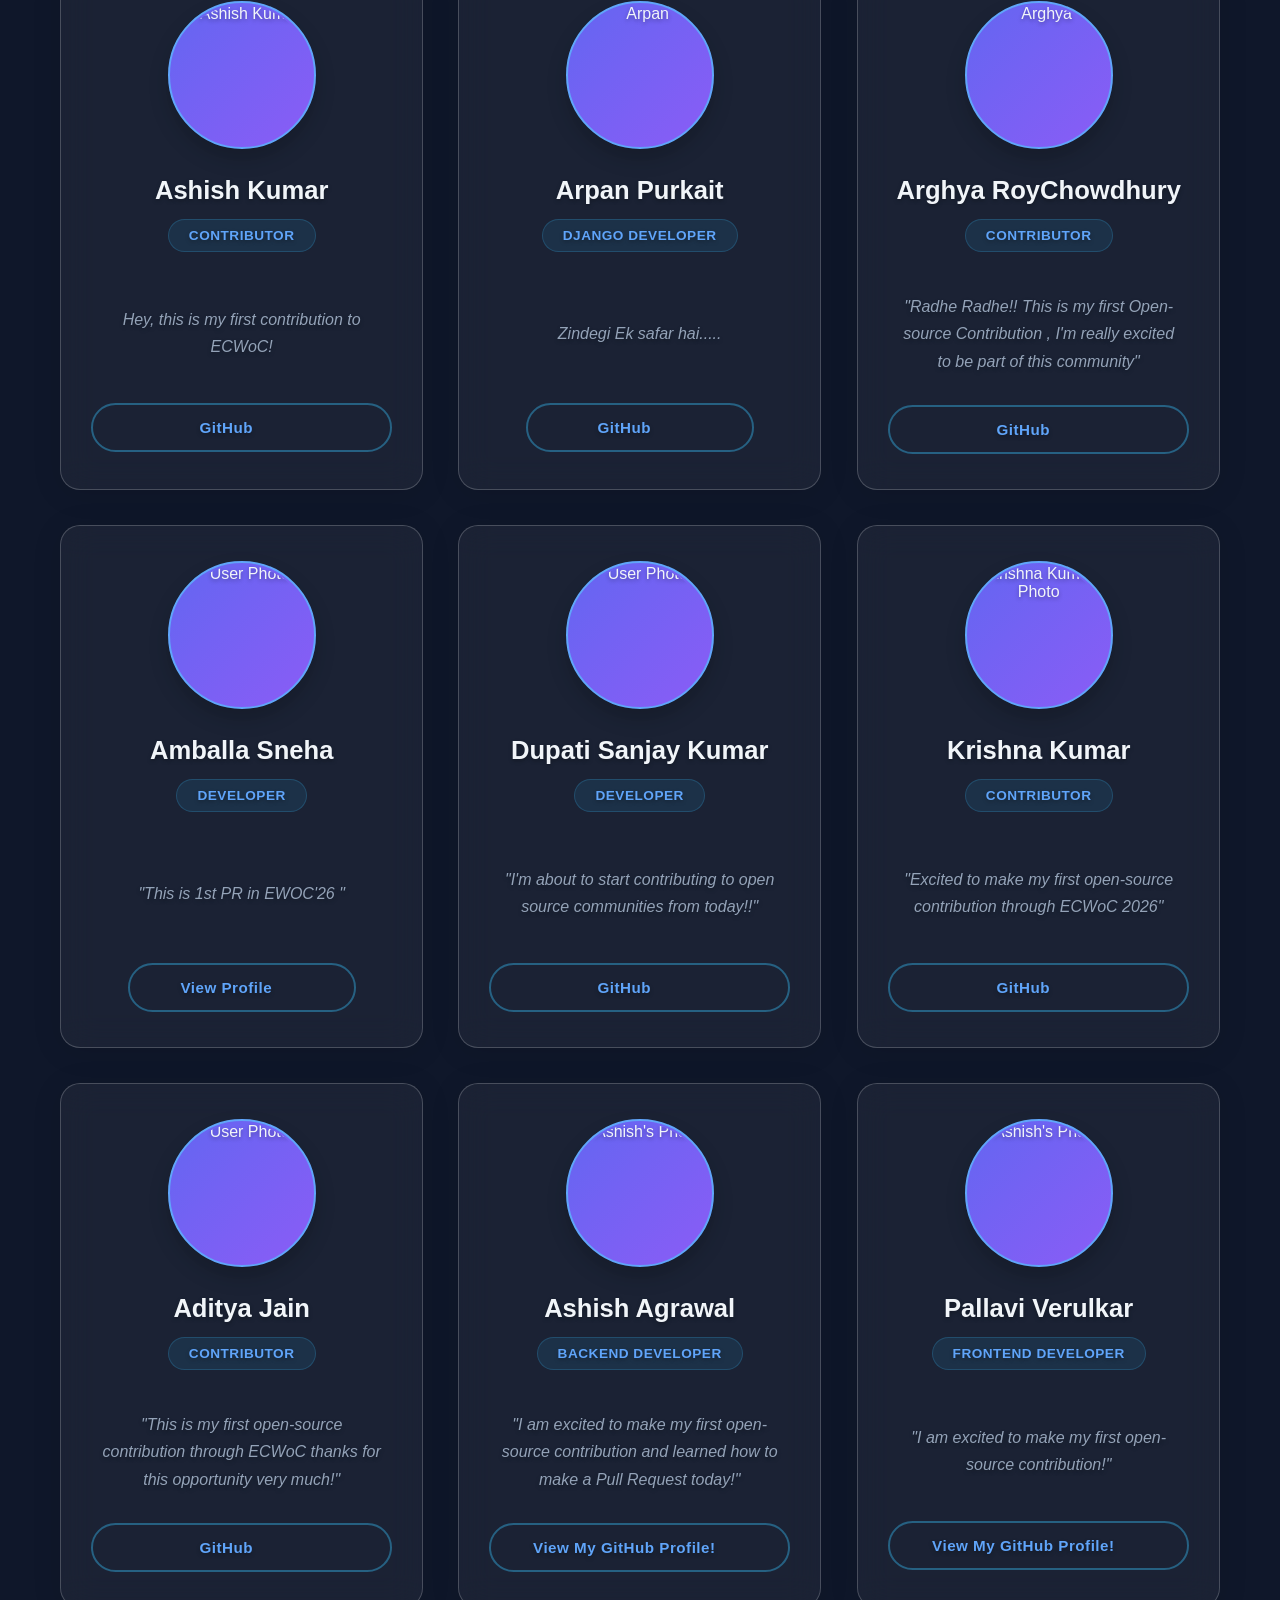
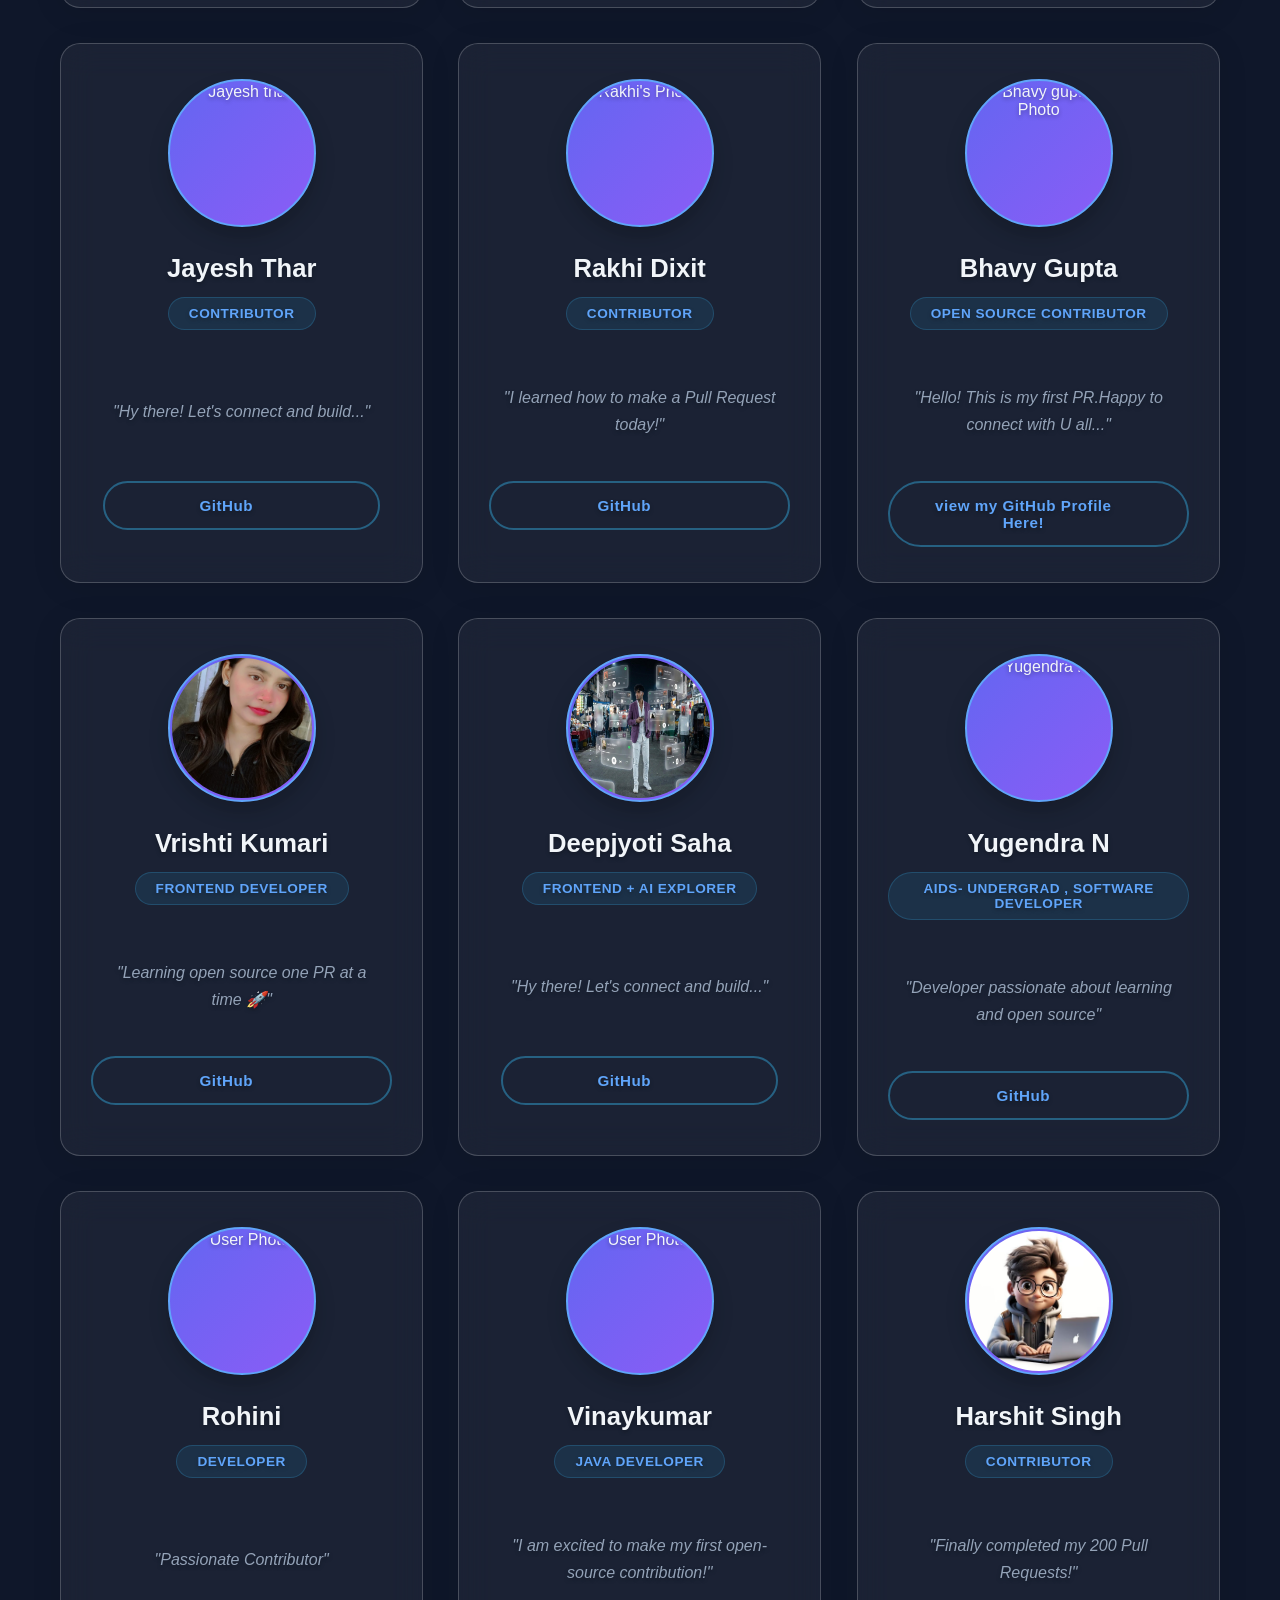
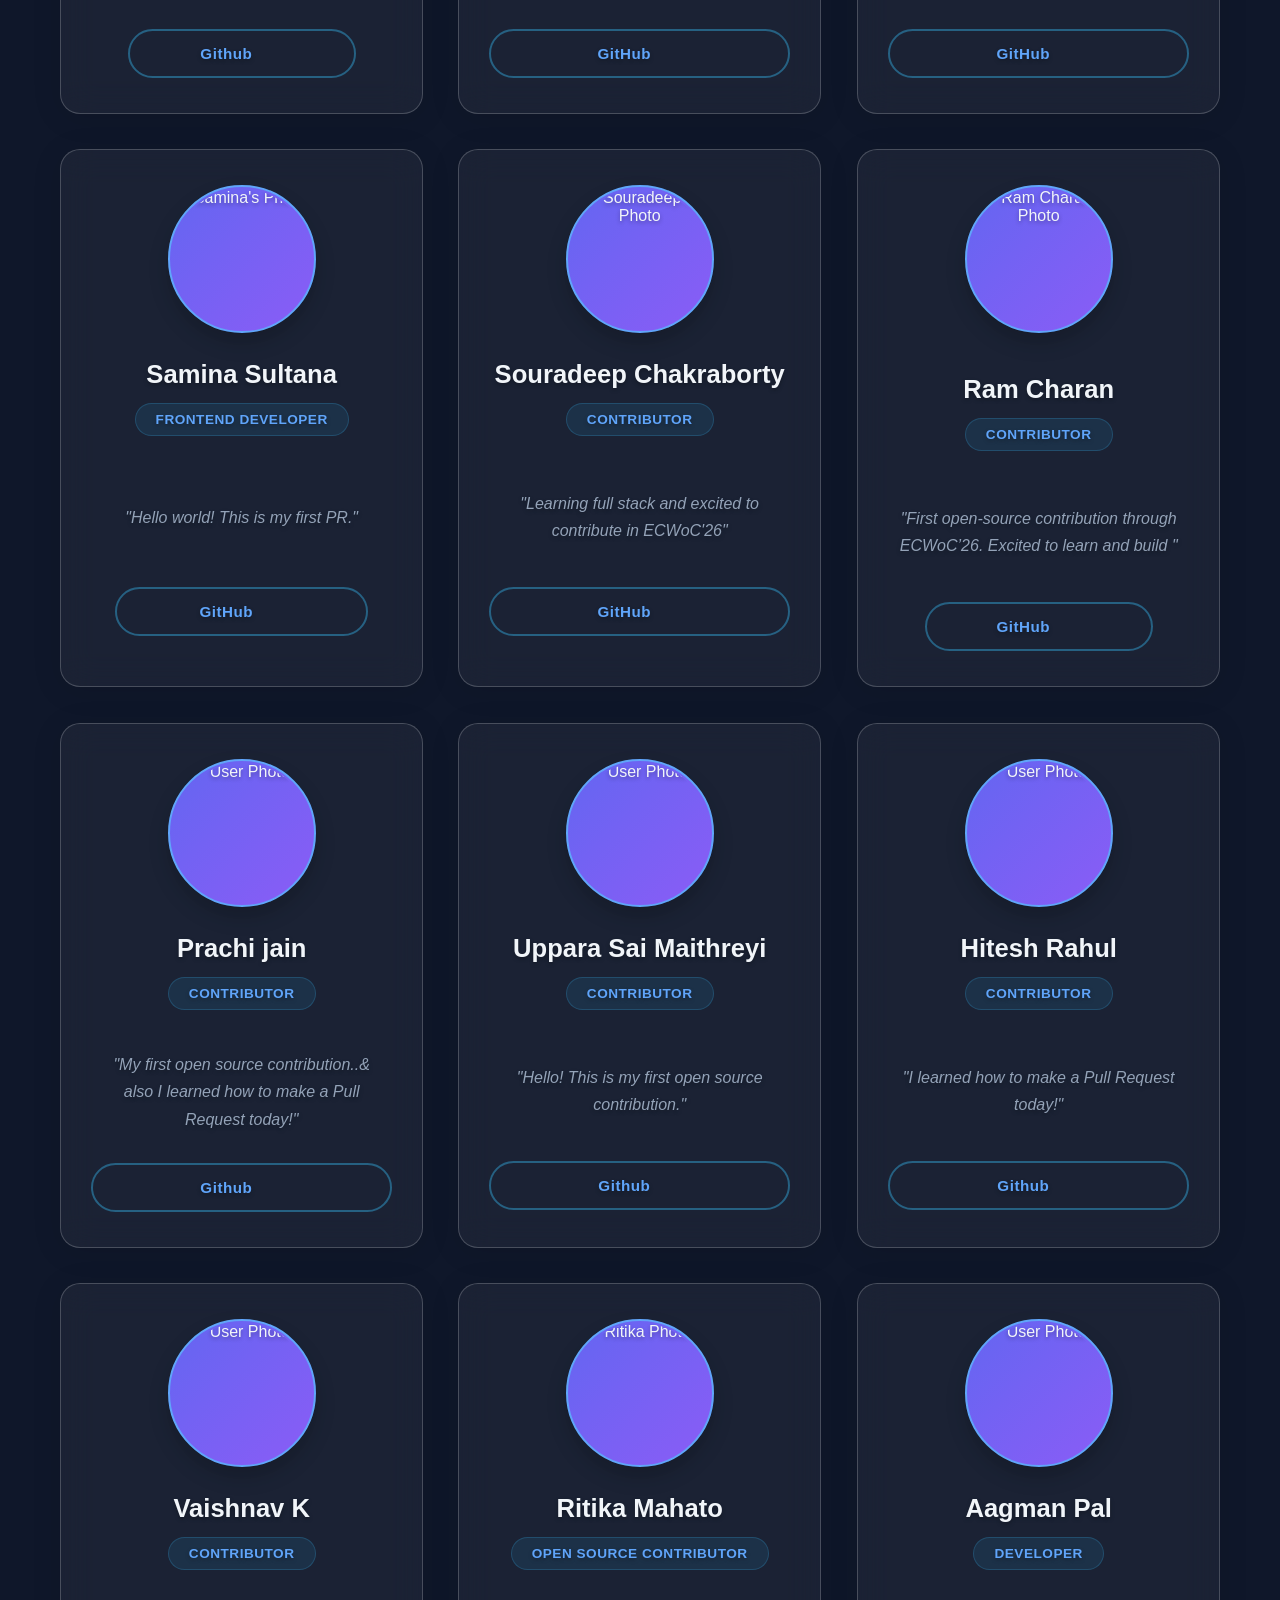
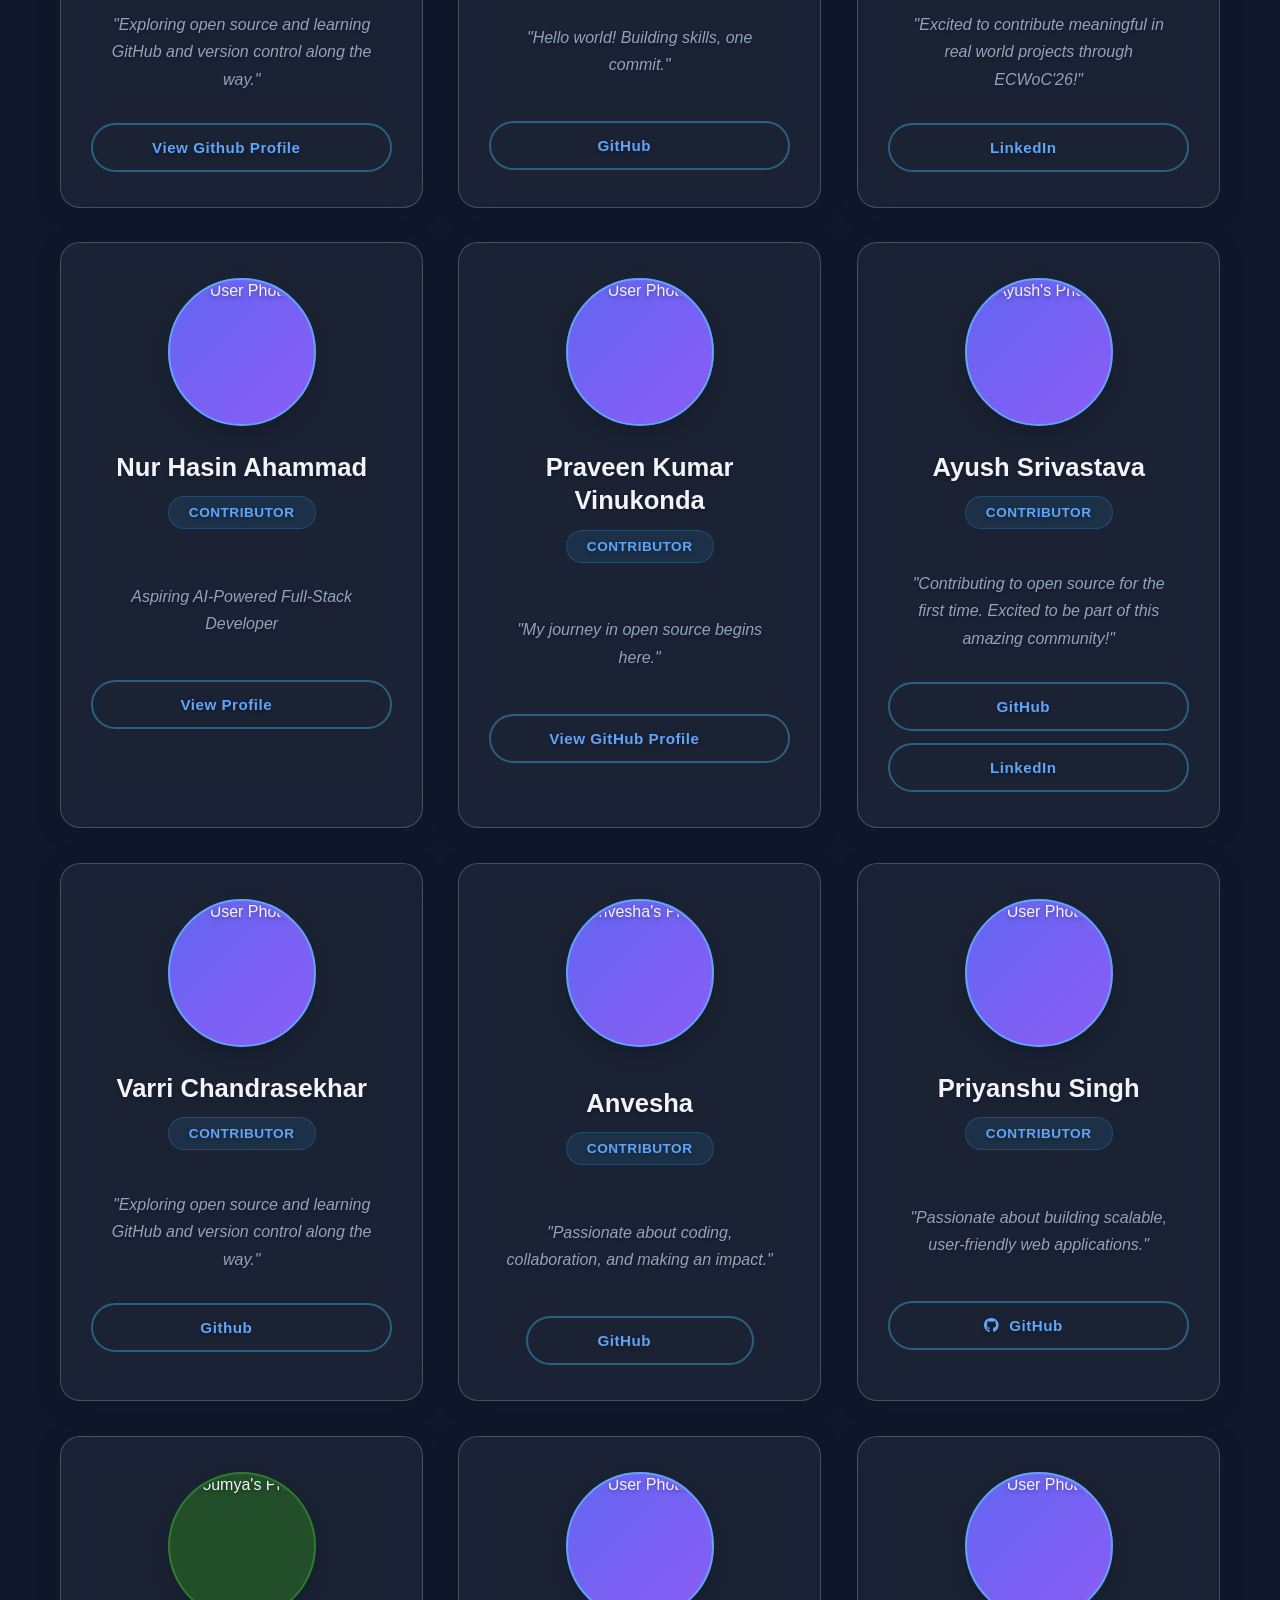
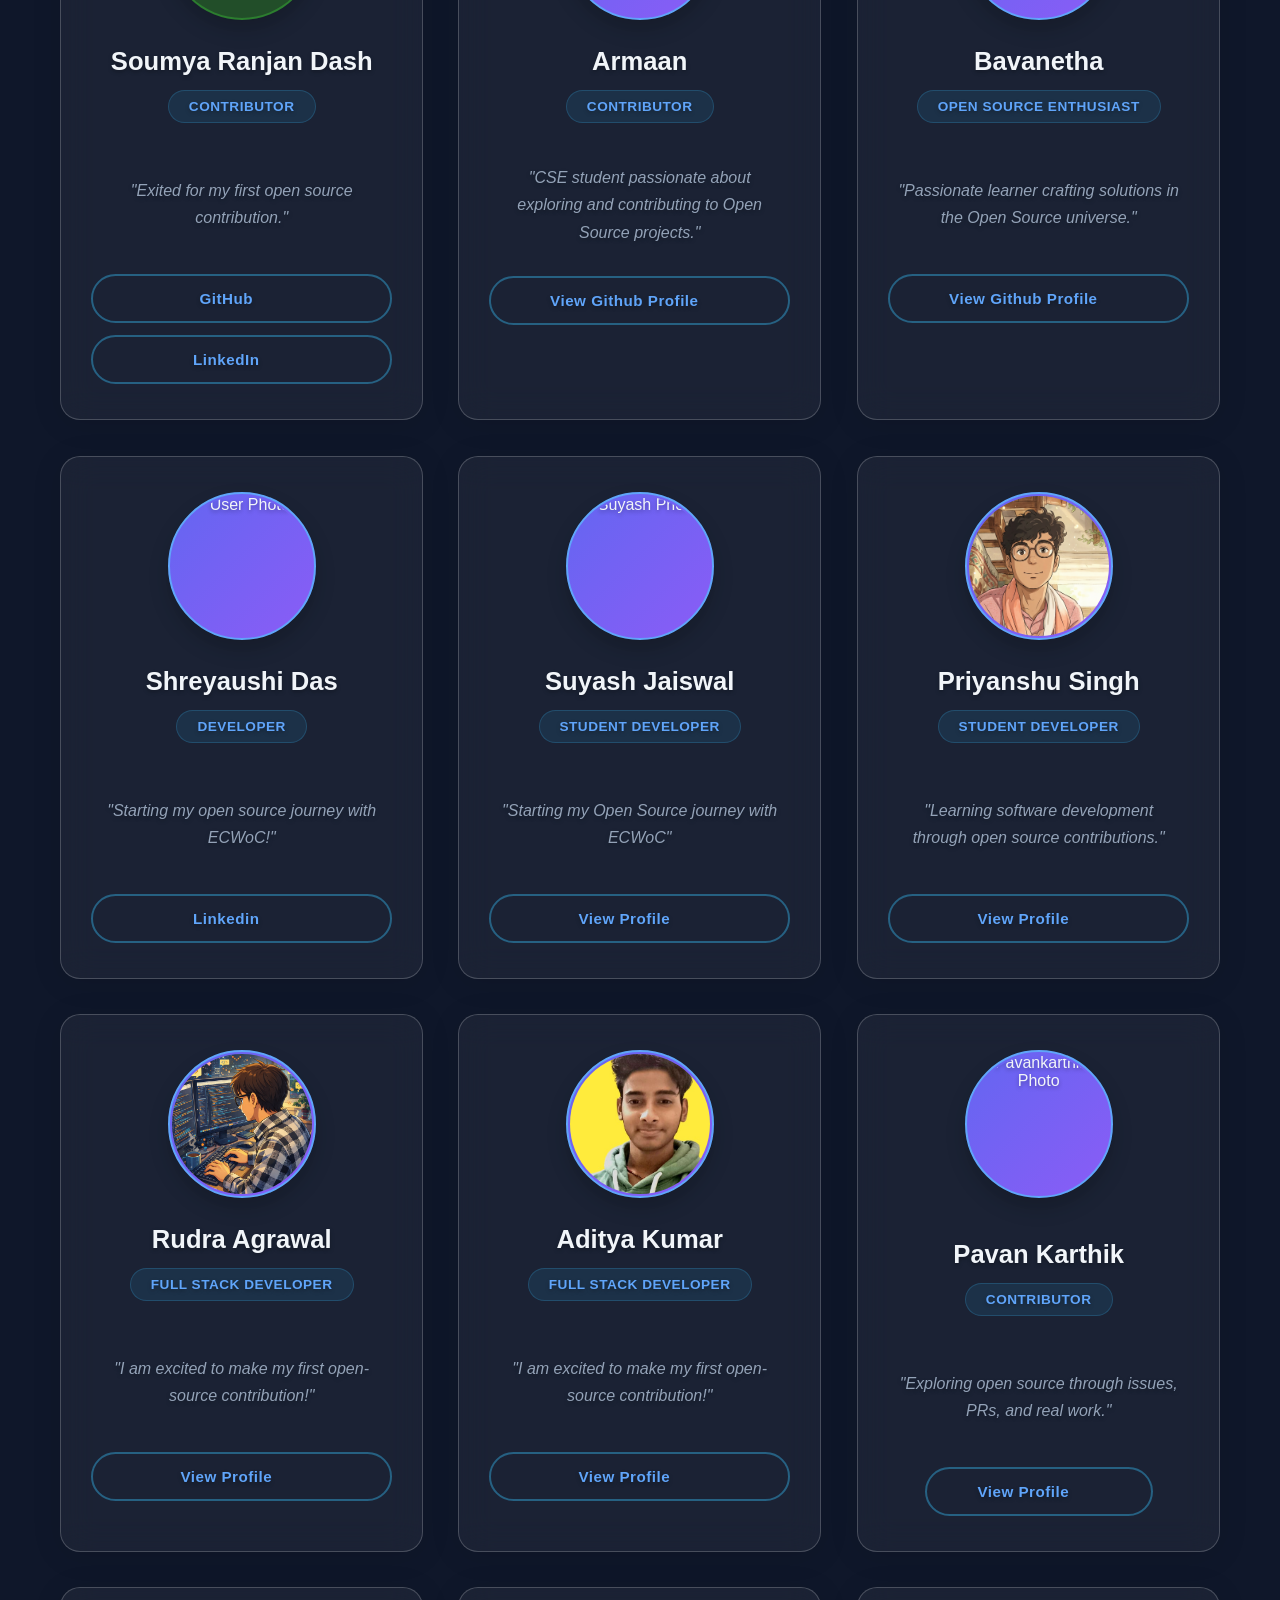
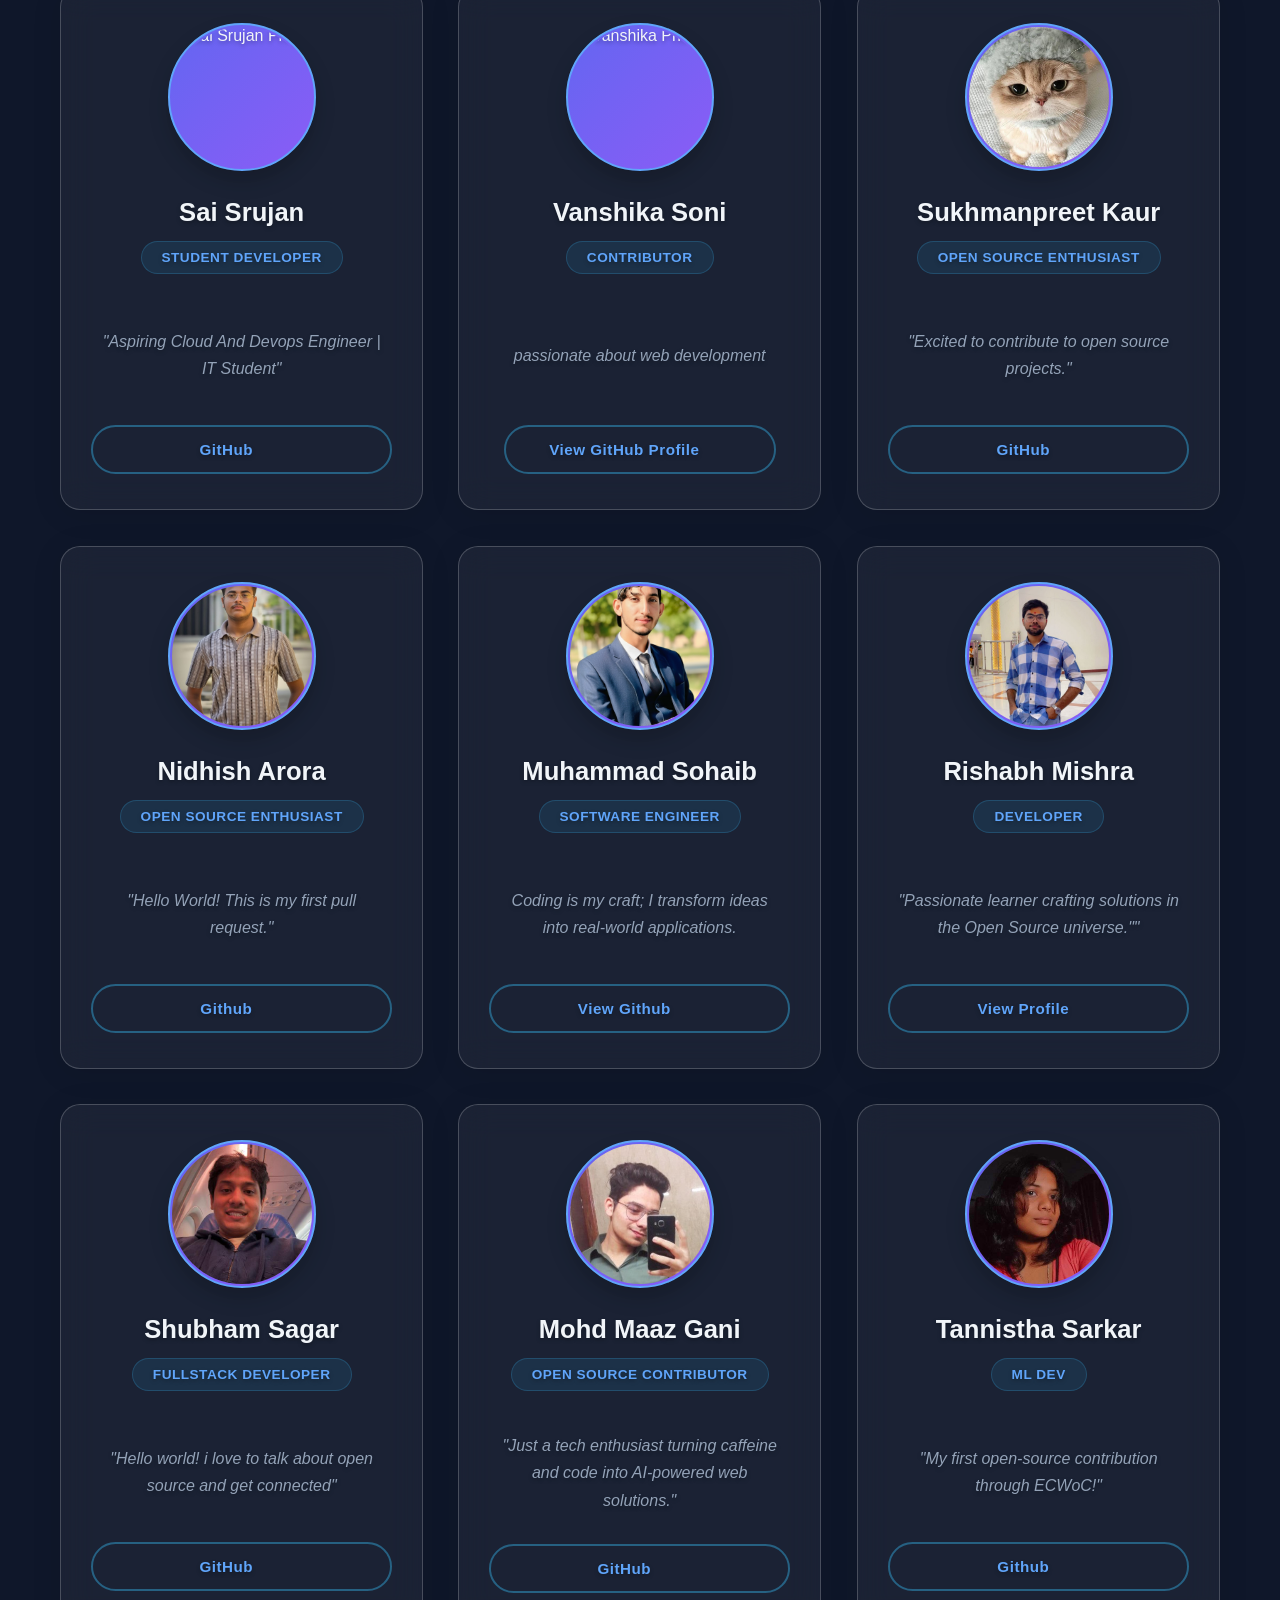
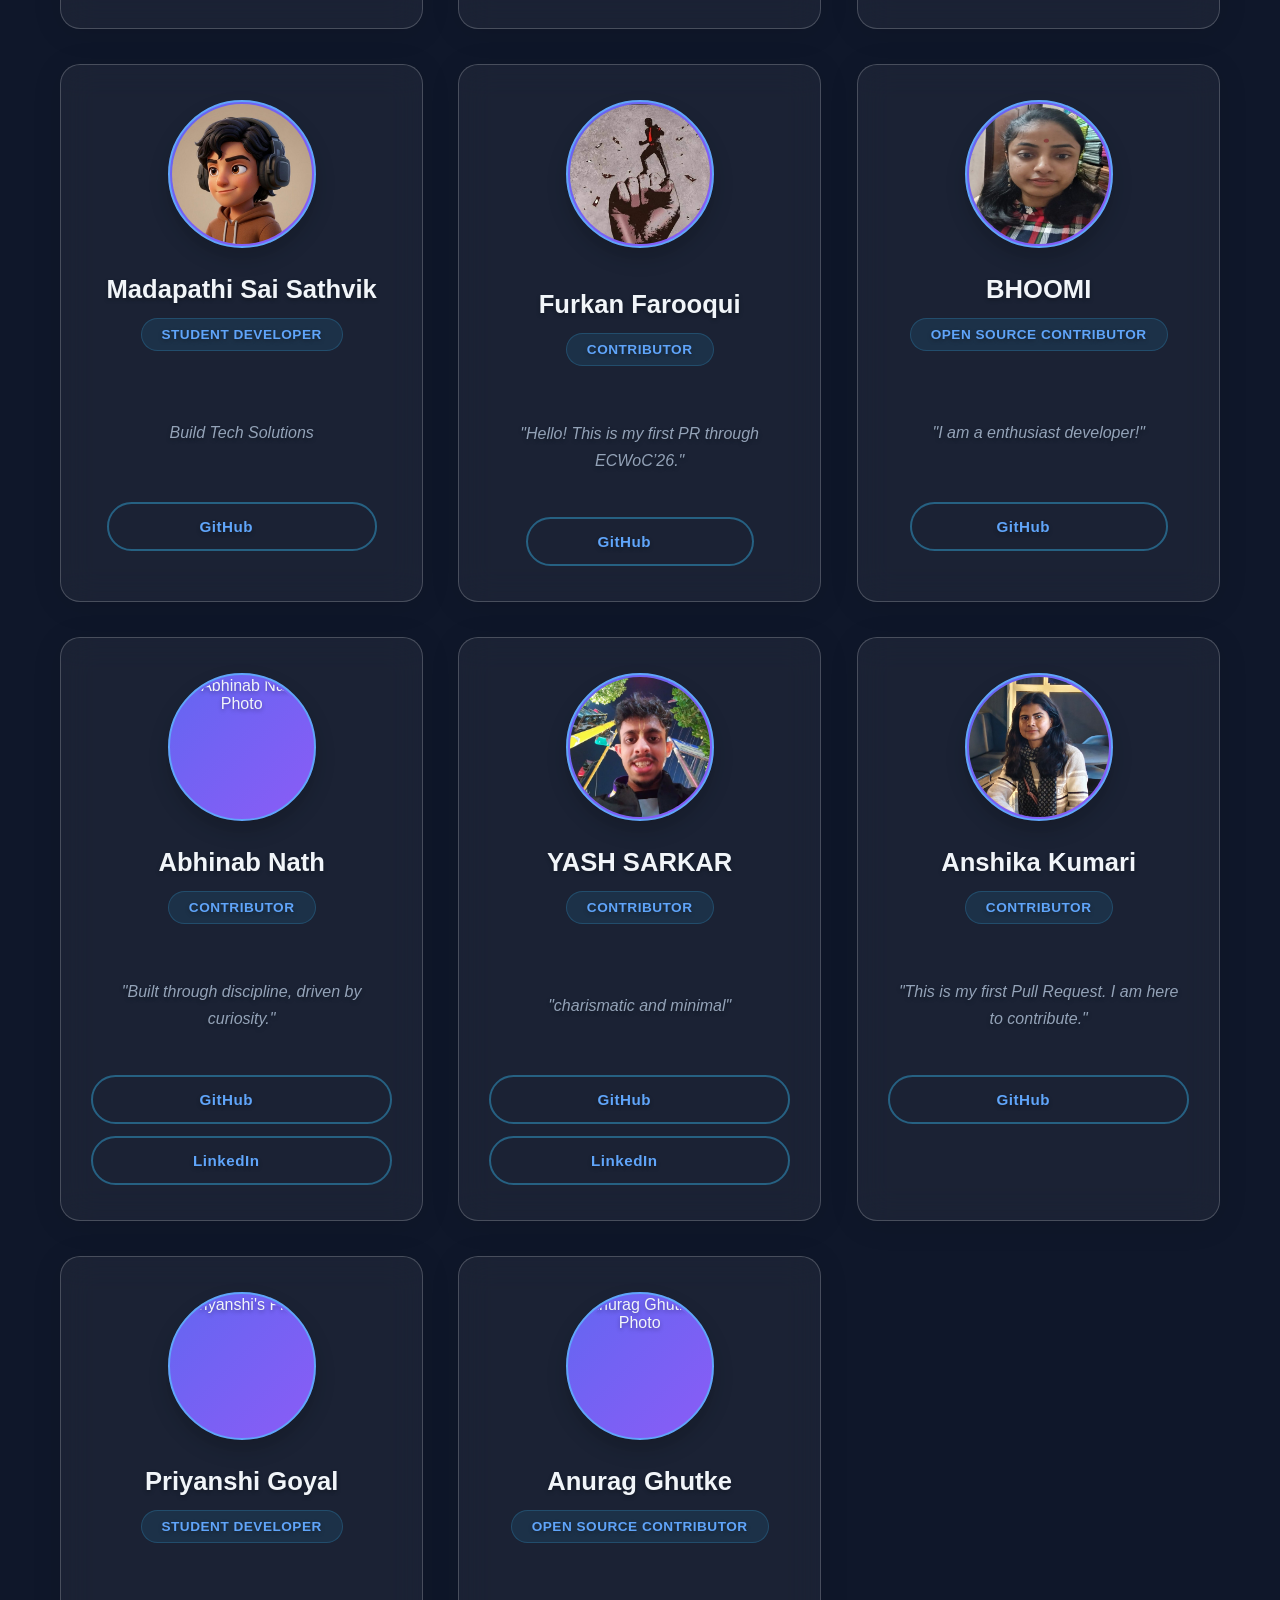
==== commit e5eaf395: "Merge branch 'main' into Typing_Heatmap" ====
--- a/index.html
+++ b/index.html
@@ -215,7 +215,7 @@
 
         <div class="card">
             <div class="card-inner">
-                <img src="images/user.png" alt="Omkar's Photo" class="card-img">
+                <img src="images/omkar.jpg" alt="Omkar's Photo" class="card-img">
                 <h2>Omkar Hole</h2>
                 <span class="role">Contributor</span>
                 <p>"Starting my open-source journey with ECWoC 🚀"</p>
@@ -839,12 +839,16 @@
         </div>
 
         <div class="card">
-    <img src="images/mohdmaazgani.jpg" alt="Maaz's Photo" class="card-img">
-    <h2>Mohd Maaz Gani</h2>
-    <span class="role">Open Source Contributor</span>
-    <p>"Just a tech enthusiast turning caffeine and code into AI-powered web solutions."</p>
-    <a href="https://github.com/mohdmaazgani" class="card-btn" target="_blank">GitHub</a>
-</div>
+            <div class="card-inner">
+                <img src="images/mohdmaazgani.jpg" alt="Maaz's Photo" class="card-img">
+                <h2>Mohd Maaz Gani</h2>
+                <span class="role">Open Source Contributor</span>
+                <p>"Just a tech enthusiast turning caffeine and code into AI-powered web solutions."</p>
+                <a href="https://github.com/mohdmaazgani" class="card-btn" target="_blank">GitHub</a>
+            </div>
+        </div>
+
+        <div class="card"> 
             <div class="card-inner">
                 <img src="images/Tannistha.jpg" alt="Tannistha's Photo" class="card-img">
                 <h2>Tannistha Sarkar</h2>
@@ -870,16 +874,6 @@
             <span class="role">Contributor</span>
             <p>"Hello! This is my first PR through ECWoC’26."</p>
             <a href="https://github.com/FurkanFarooqui19" class="card-btn" target="_blank">GitHub</a>
-        </div>
-
-        <div class="card">
-            <div class="card-inner">
-                <img src="images/mohdmaazgani.jpg" alt="Mohd Maaz Gani" class="card-img">
-                <h2>Mohd Maaz Gani</h2>
-                <span class="role">Open Source Contributor</span>
-                <p>"Just a tech enthusiast turning caffeine and code into AI-powered web solutions."</p>
-                <a href="https://github.com/mohdmaazgani" class="card-btn" target="_blank">GitHub</a>
-            </div>
         </div>
 
         <div class="card">
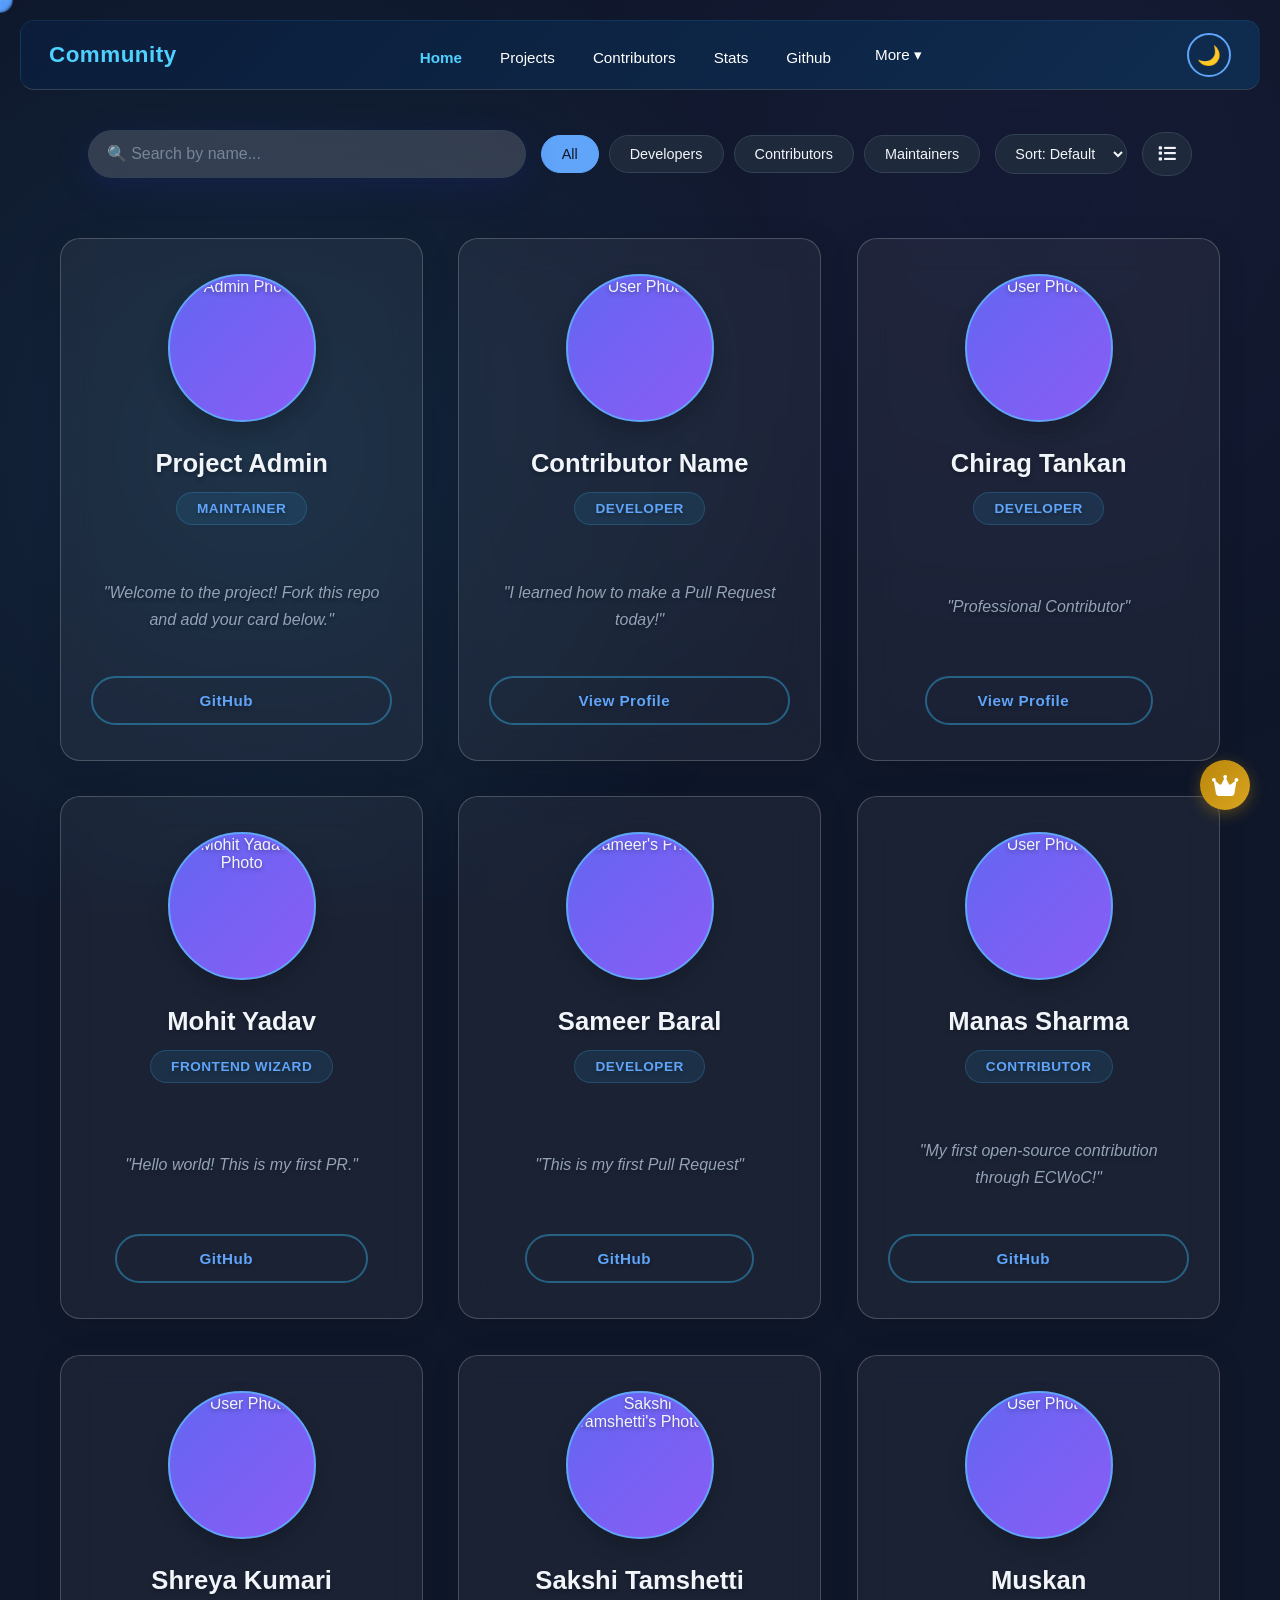
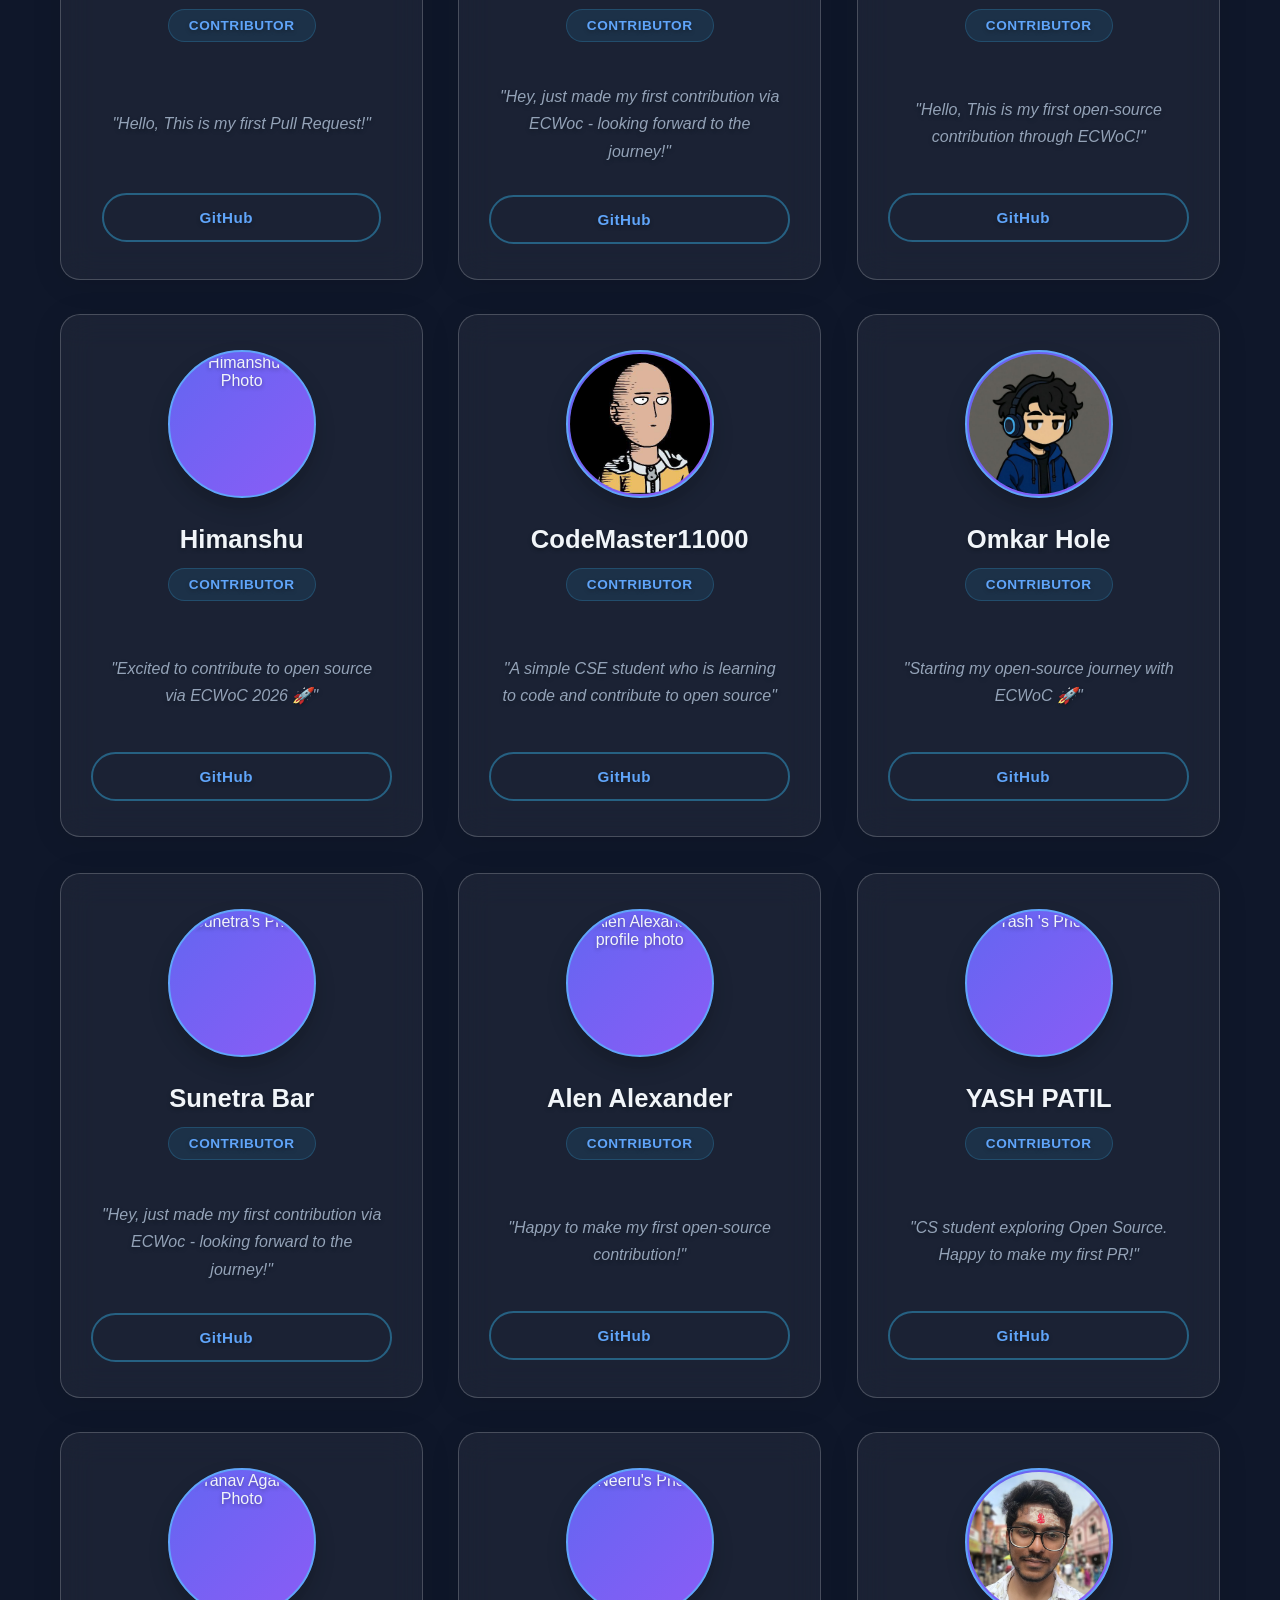
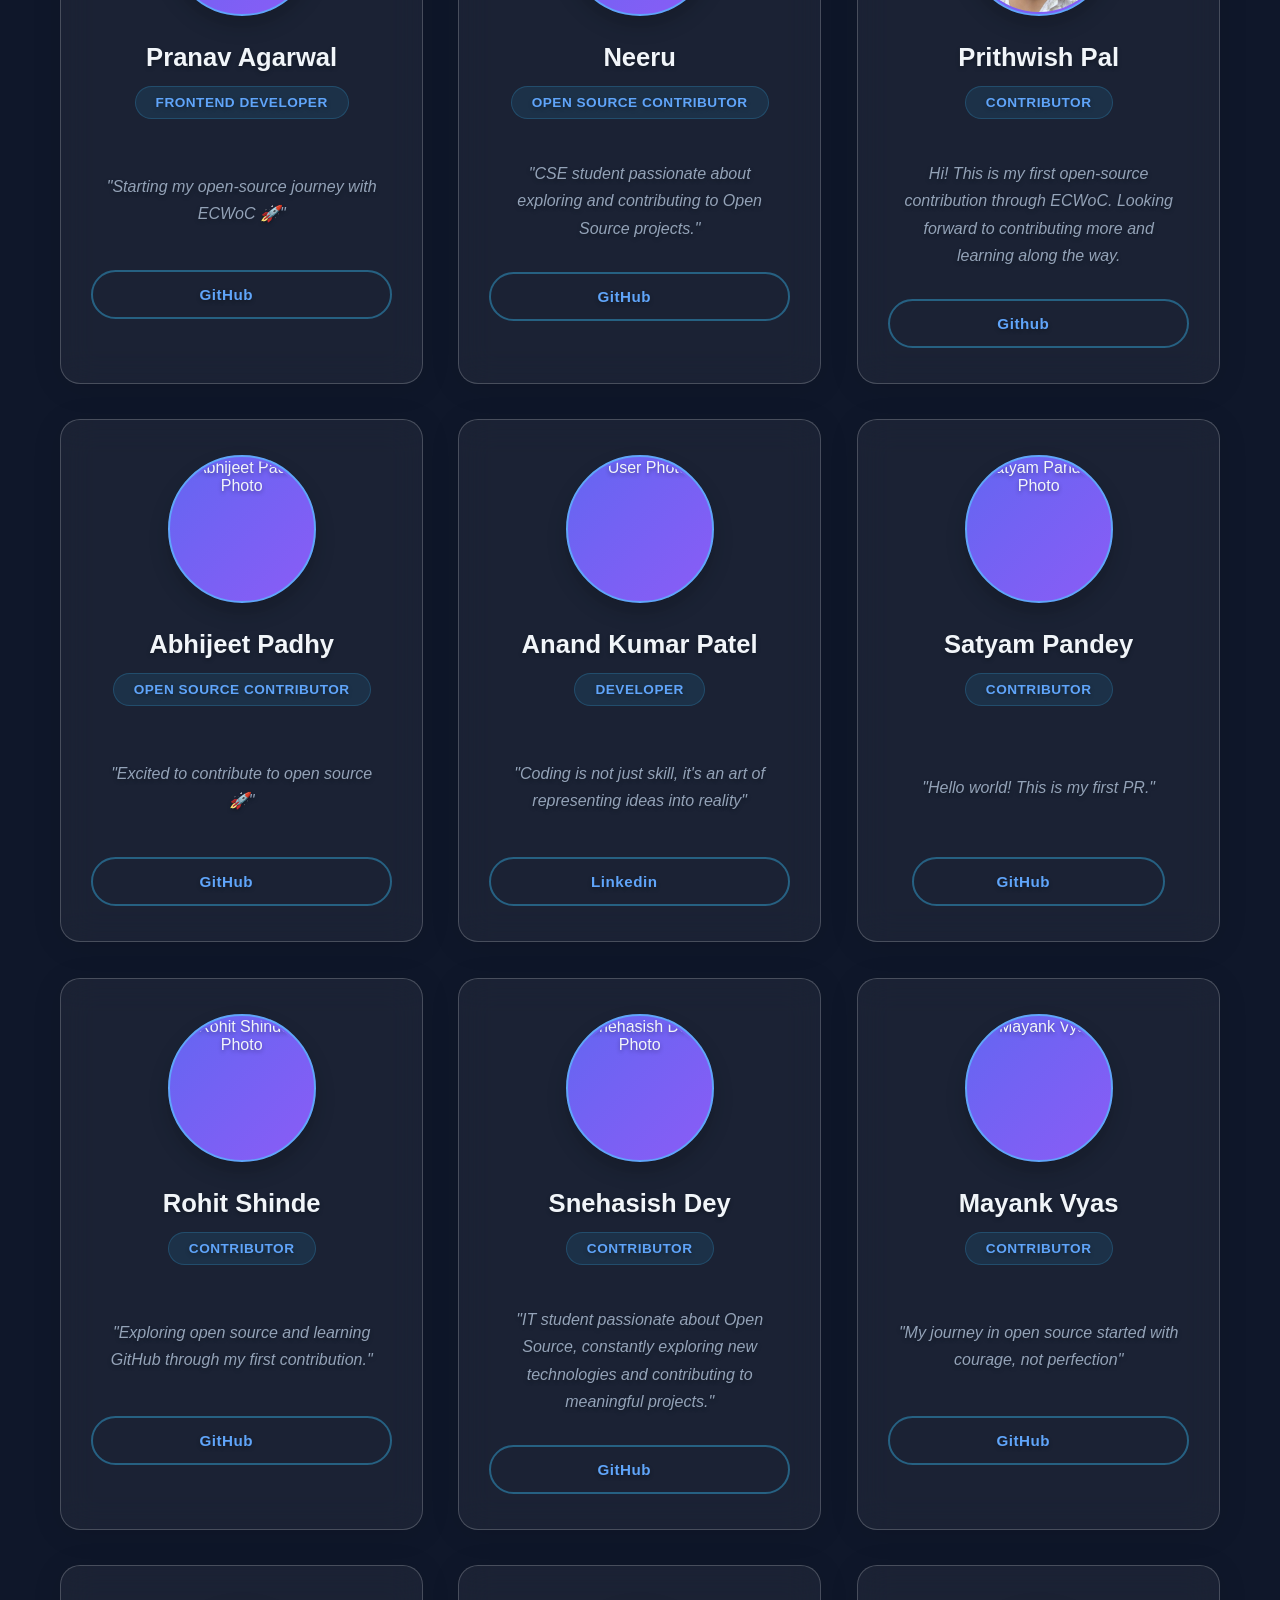
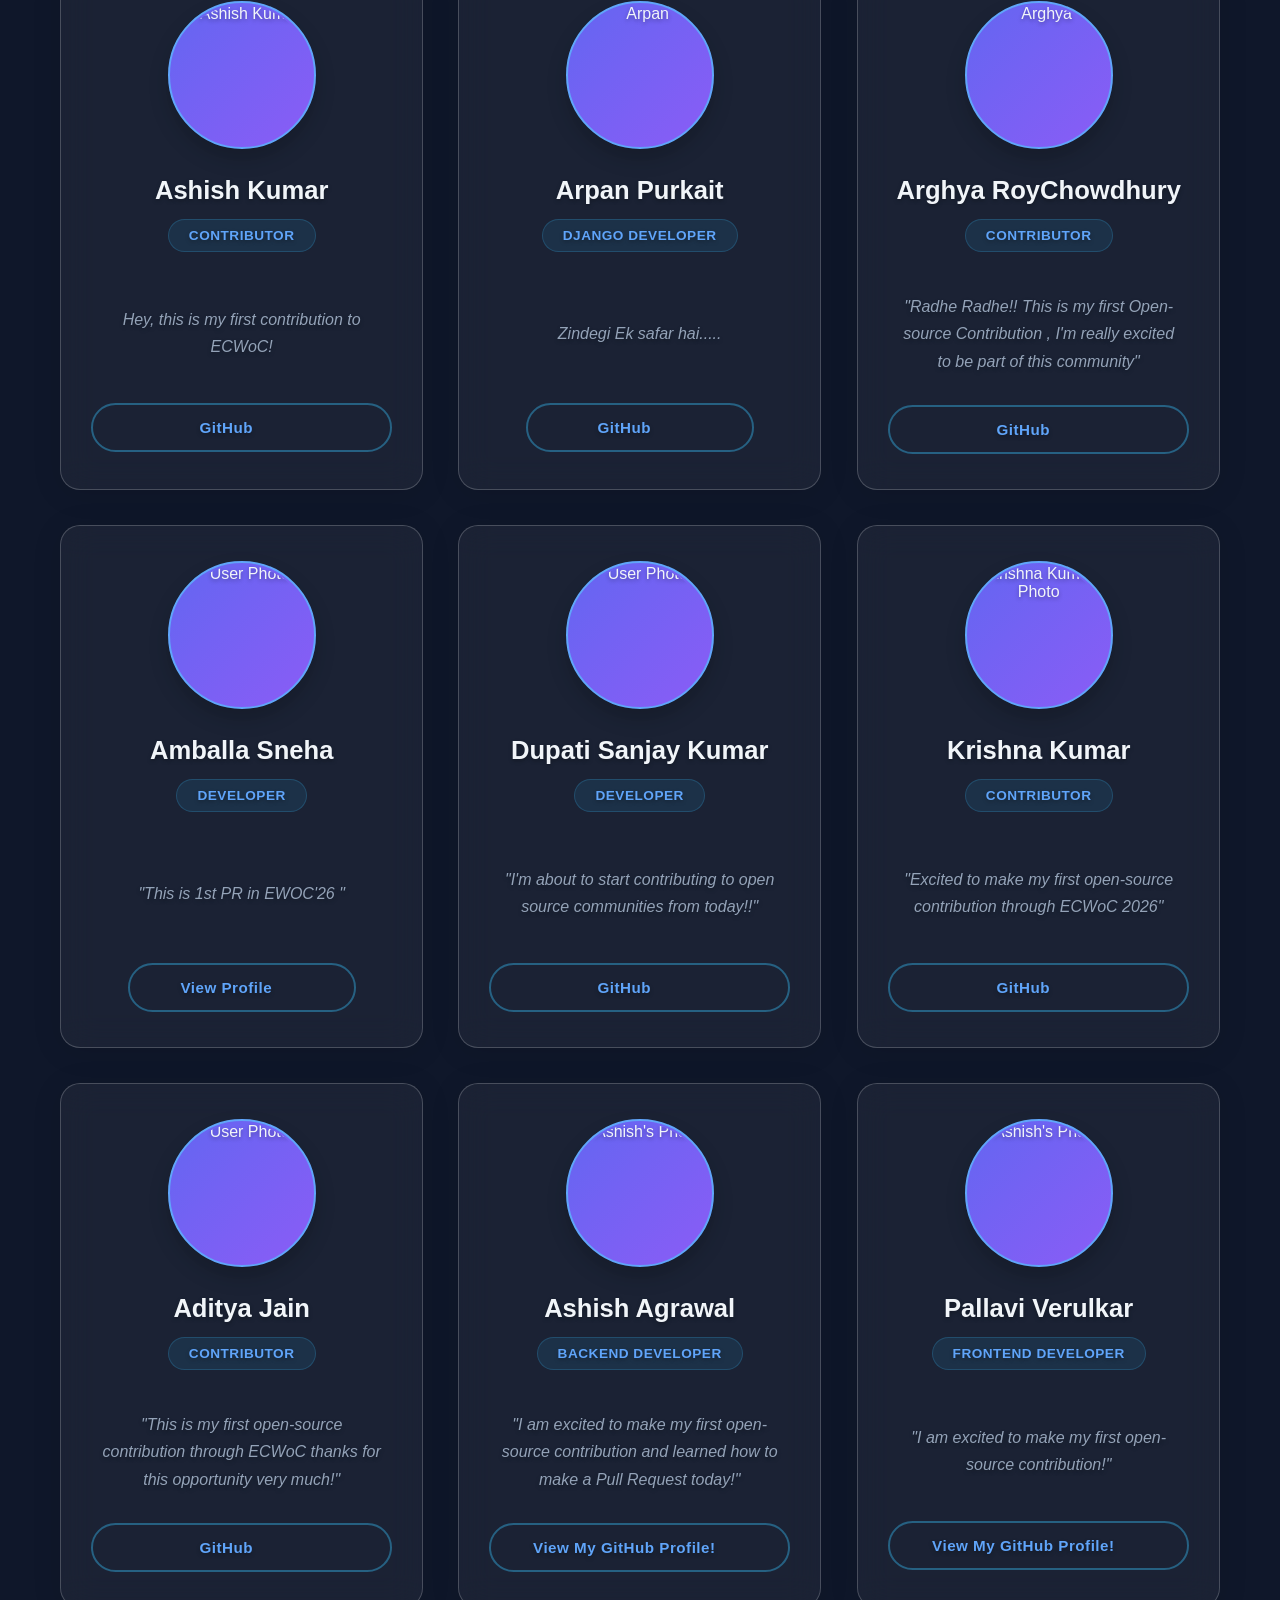
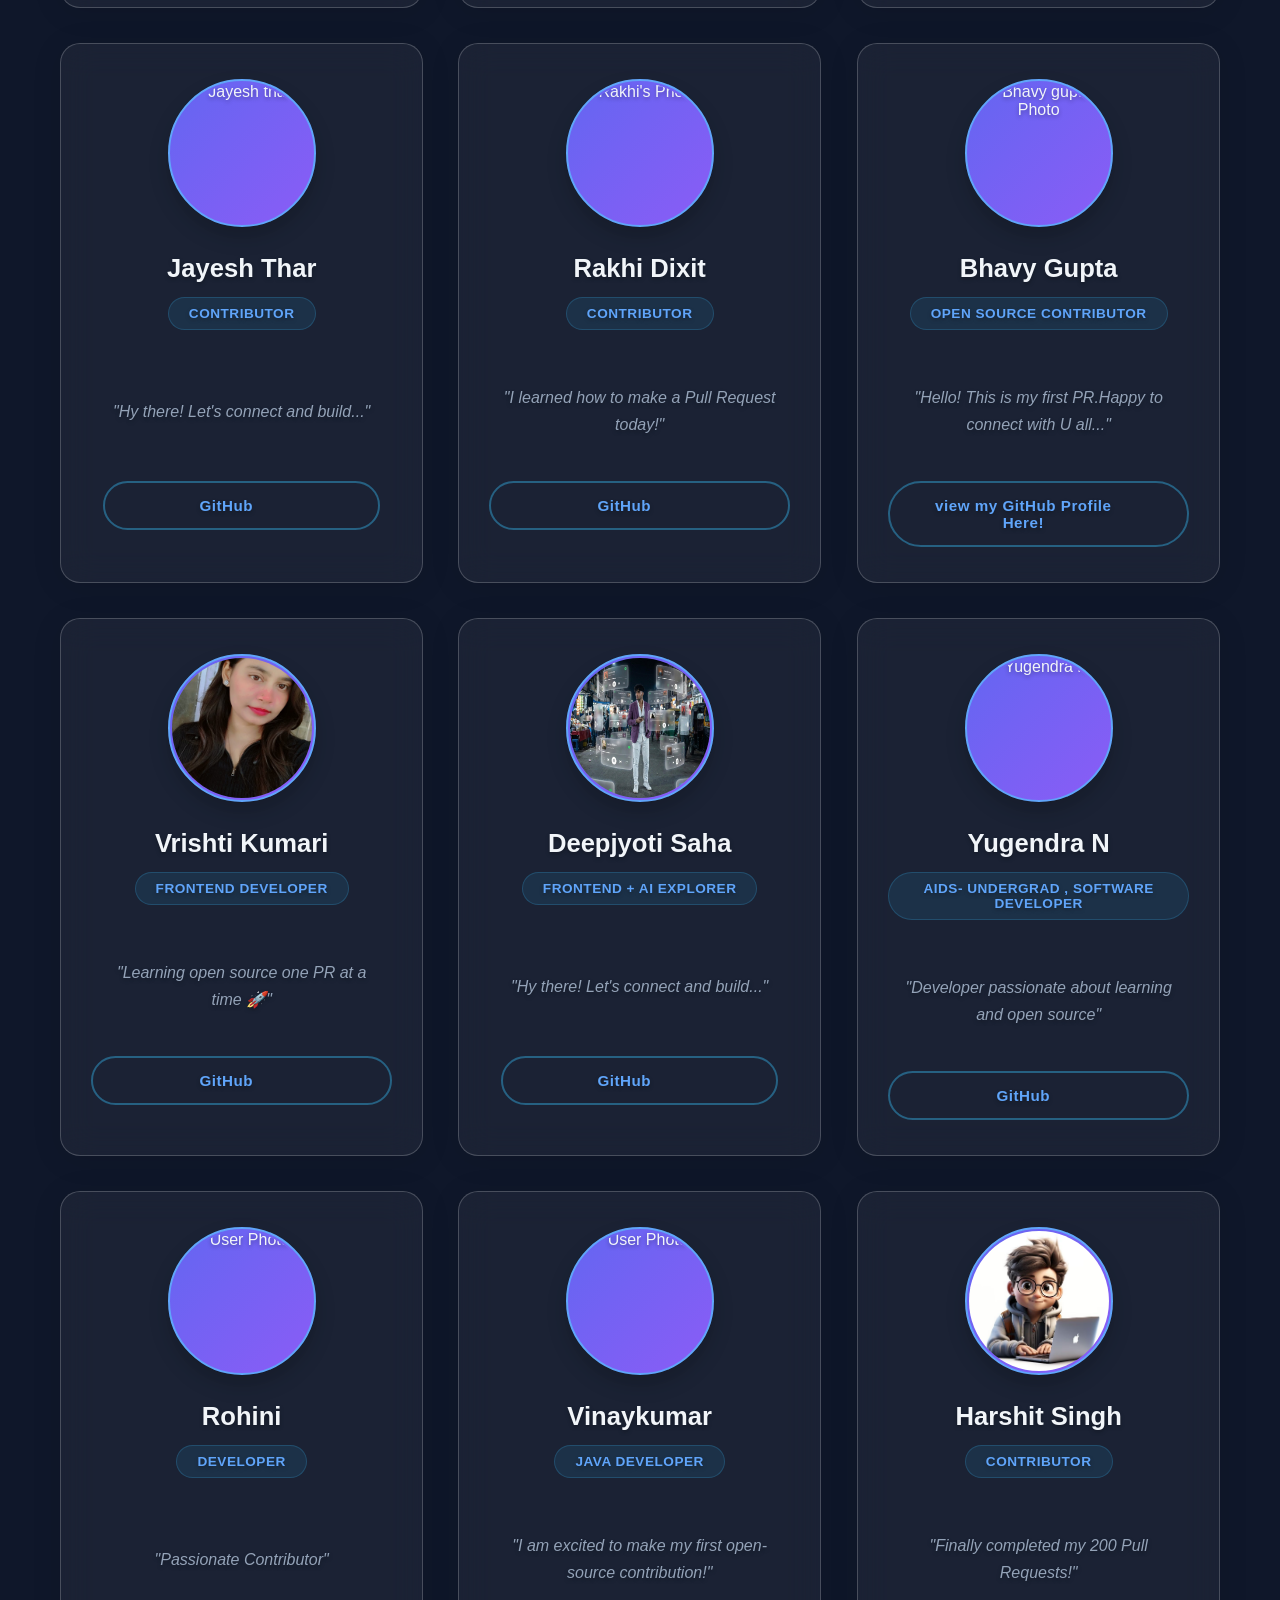
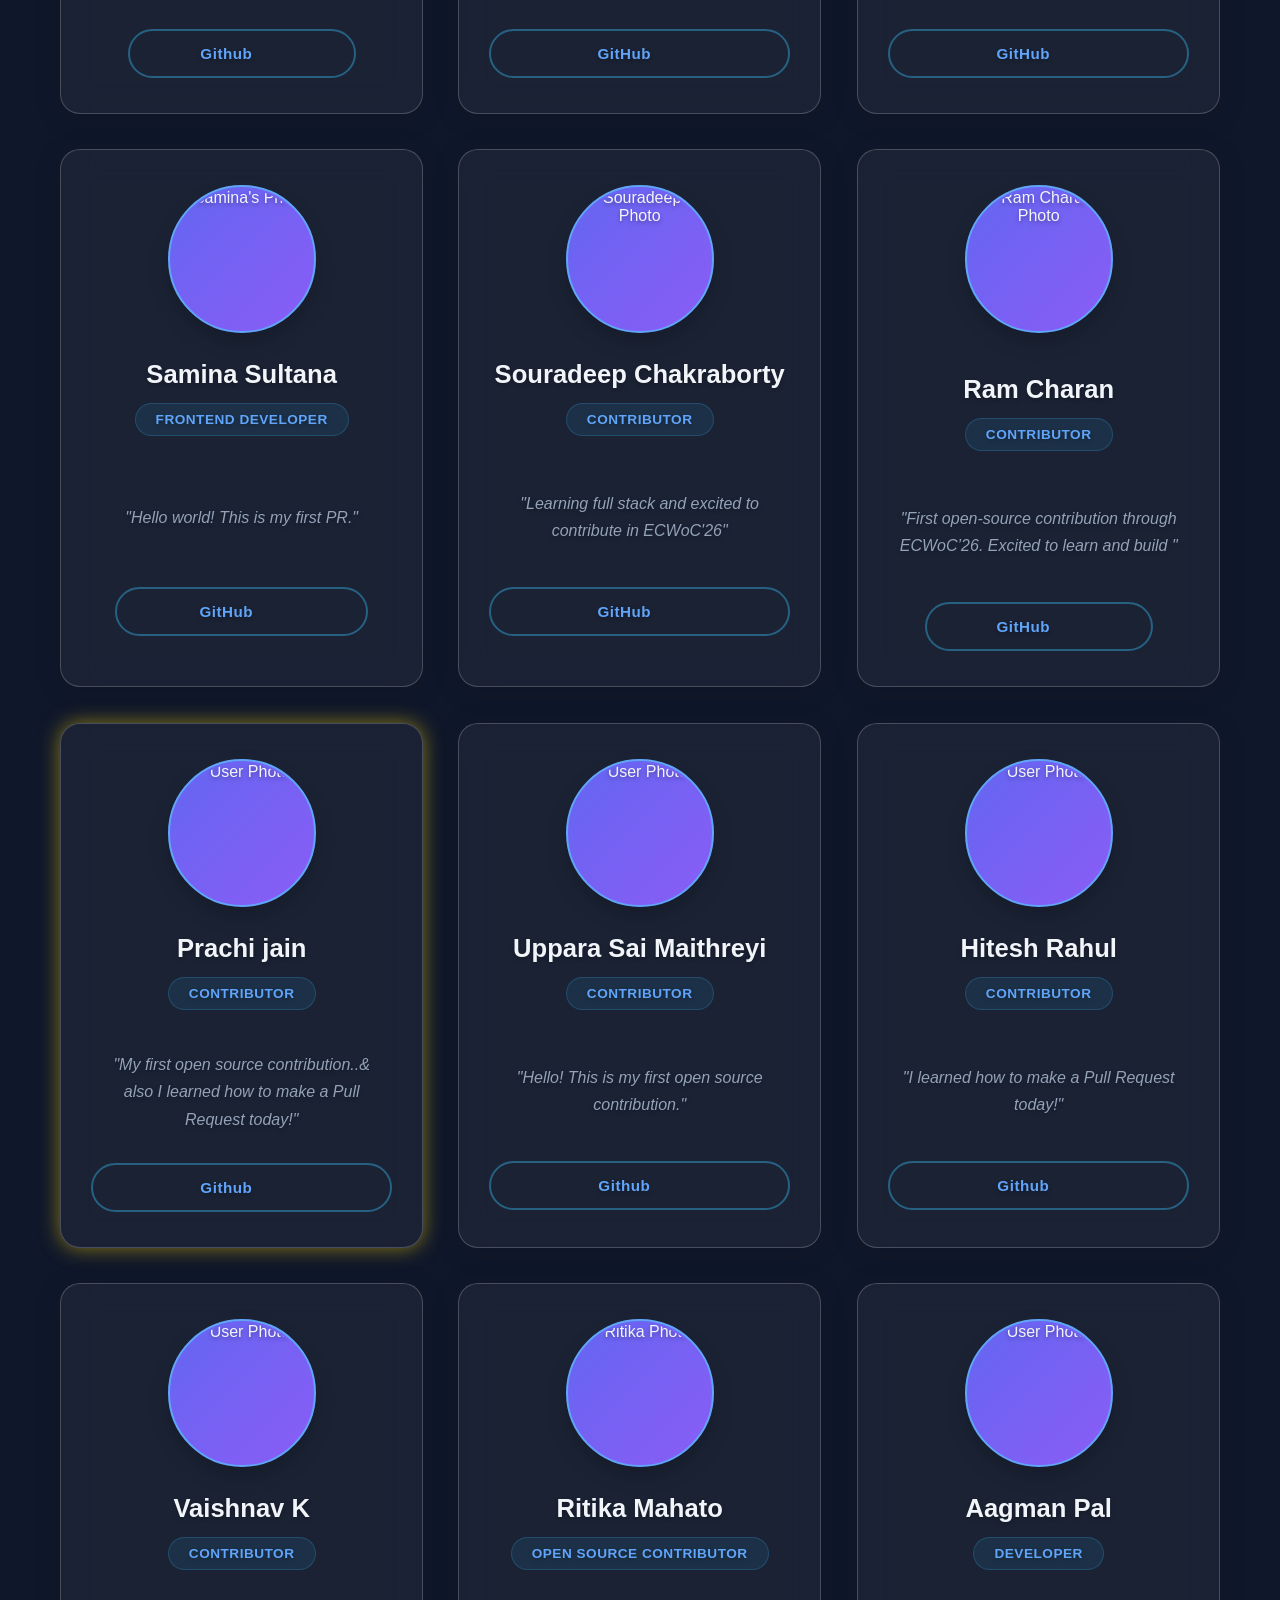
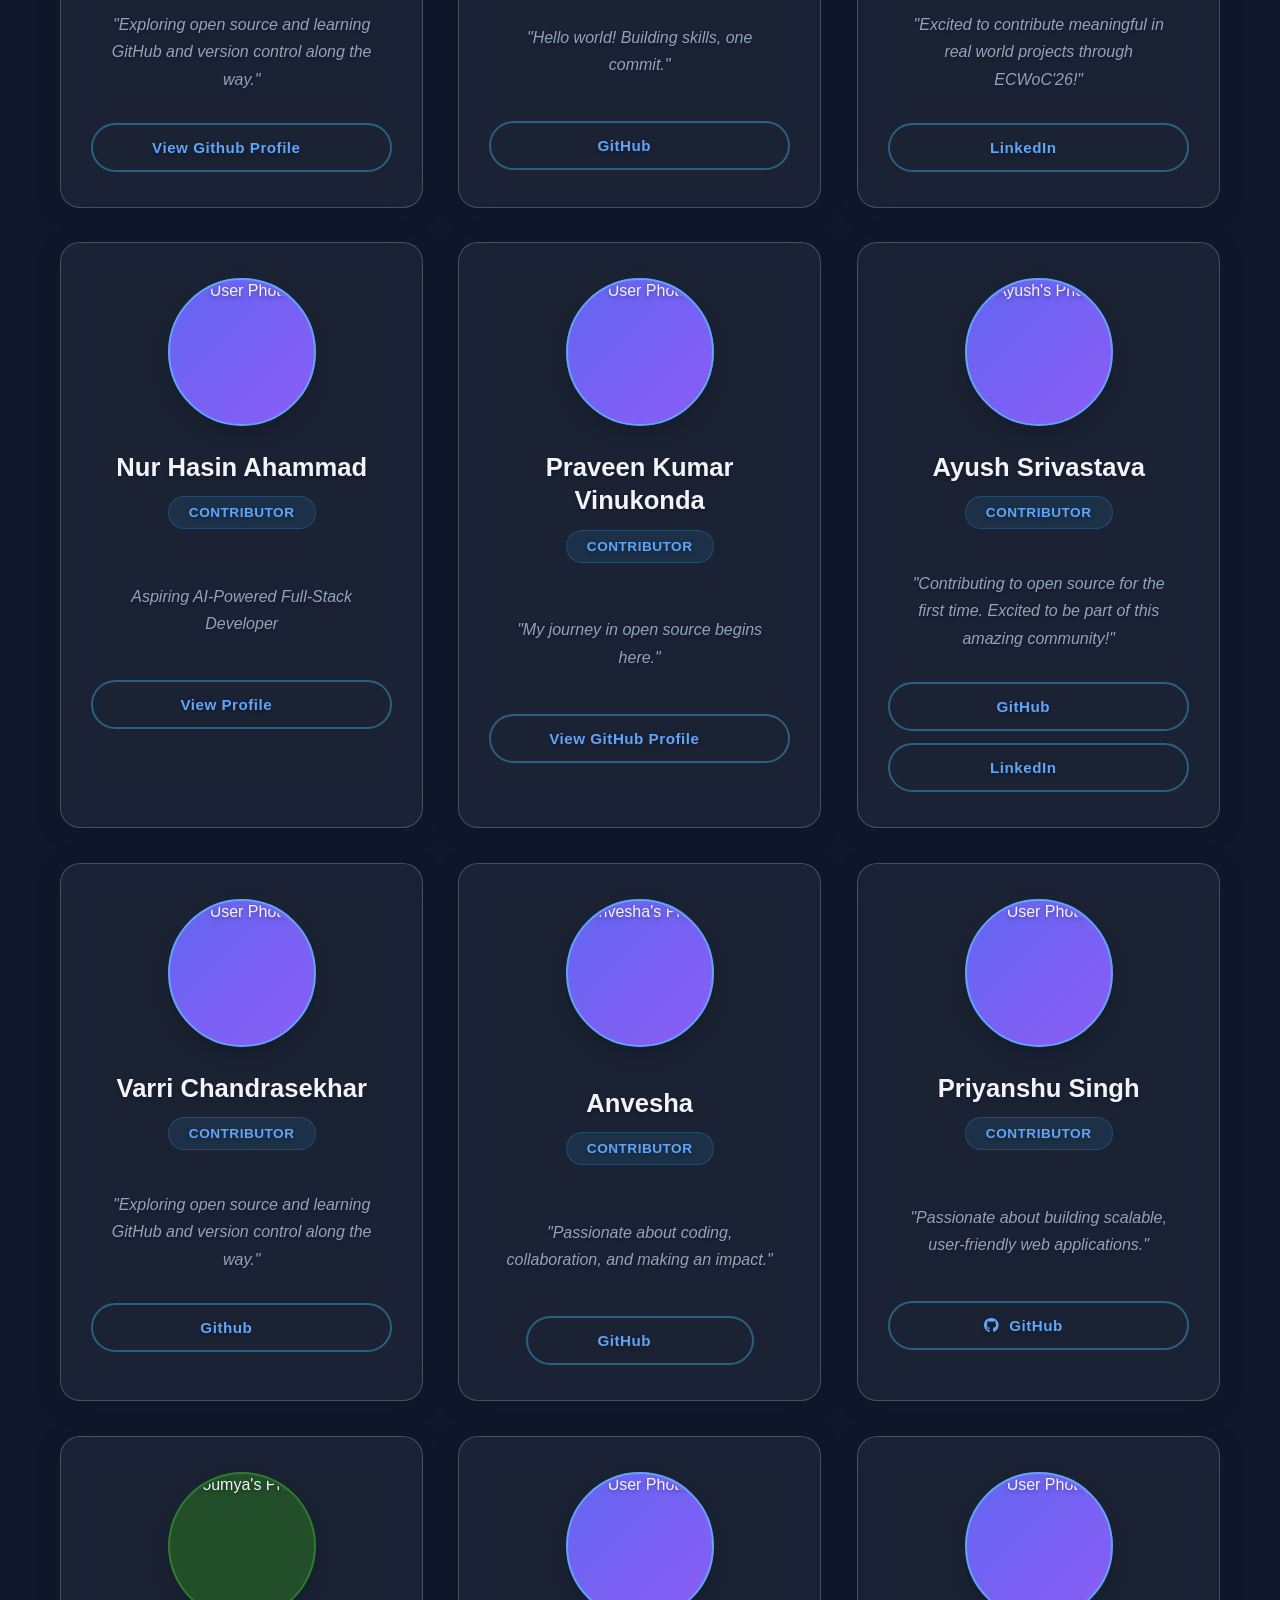
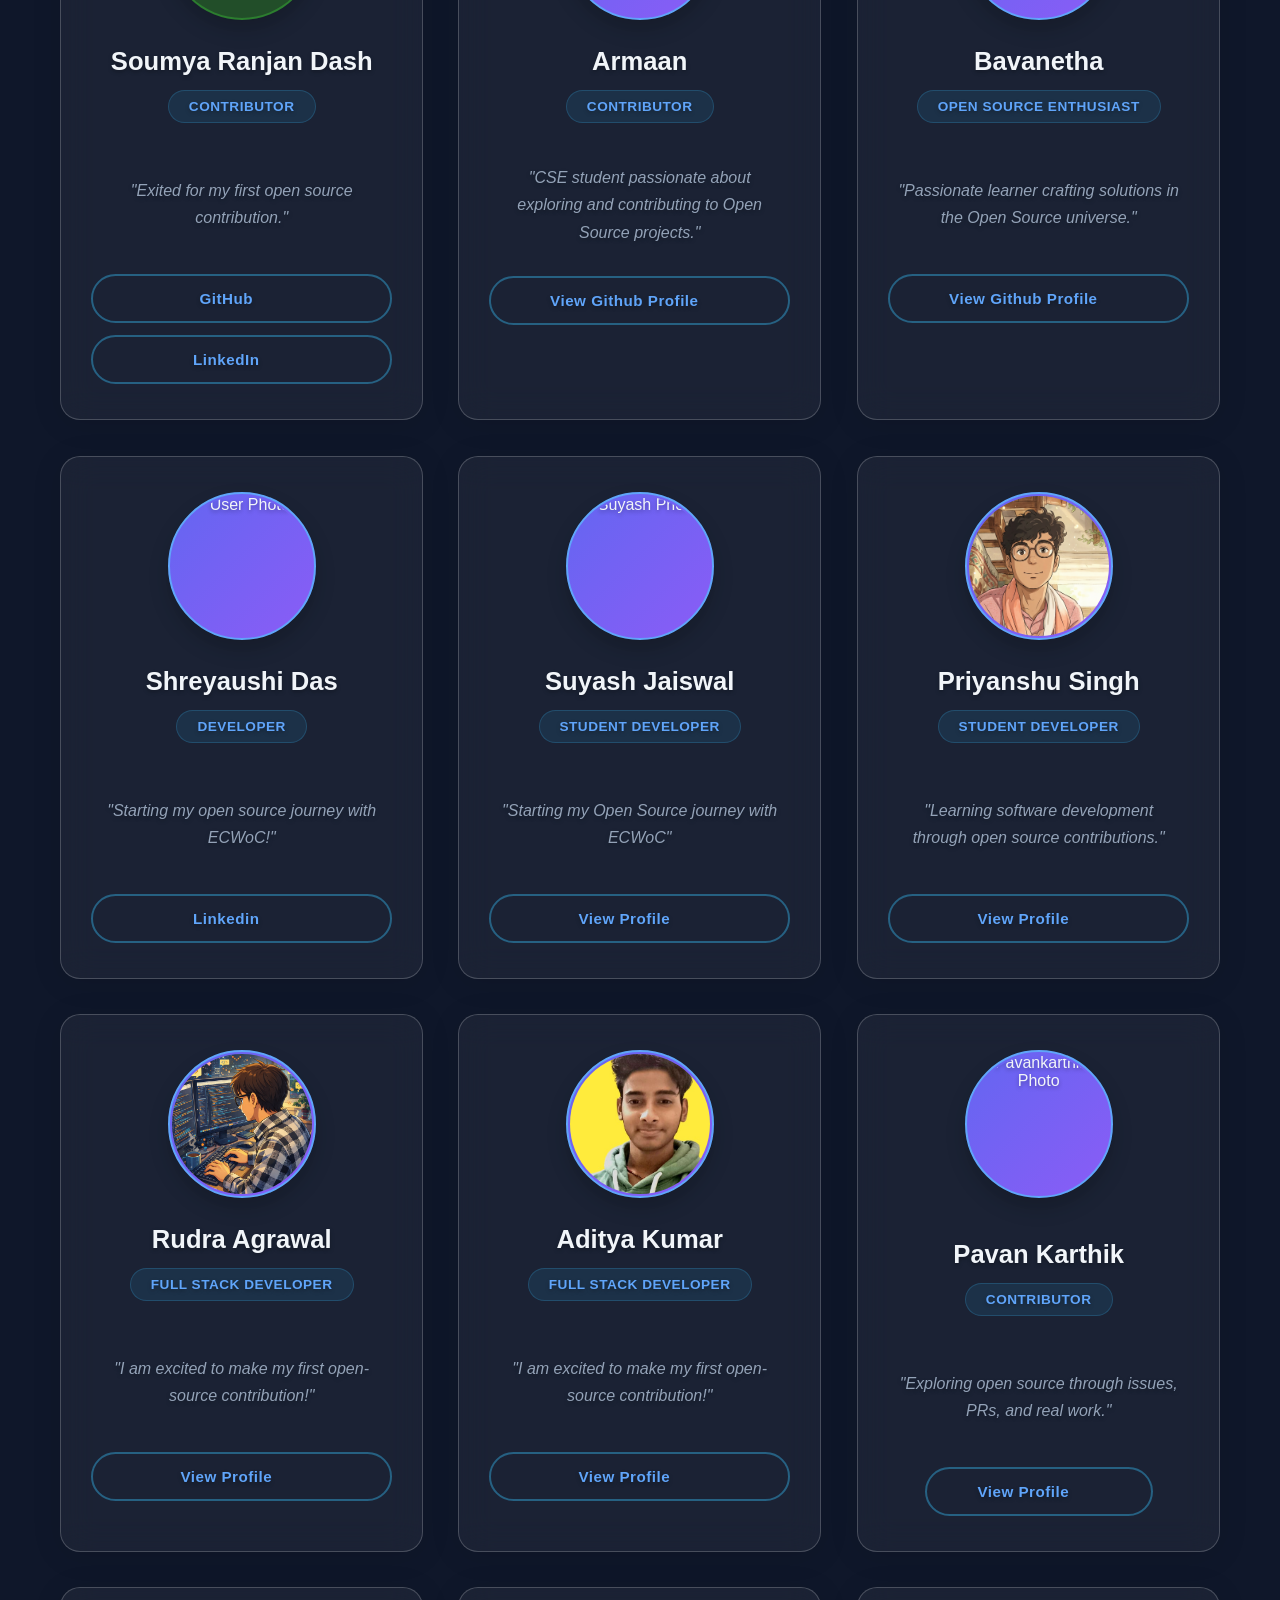
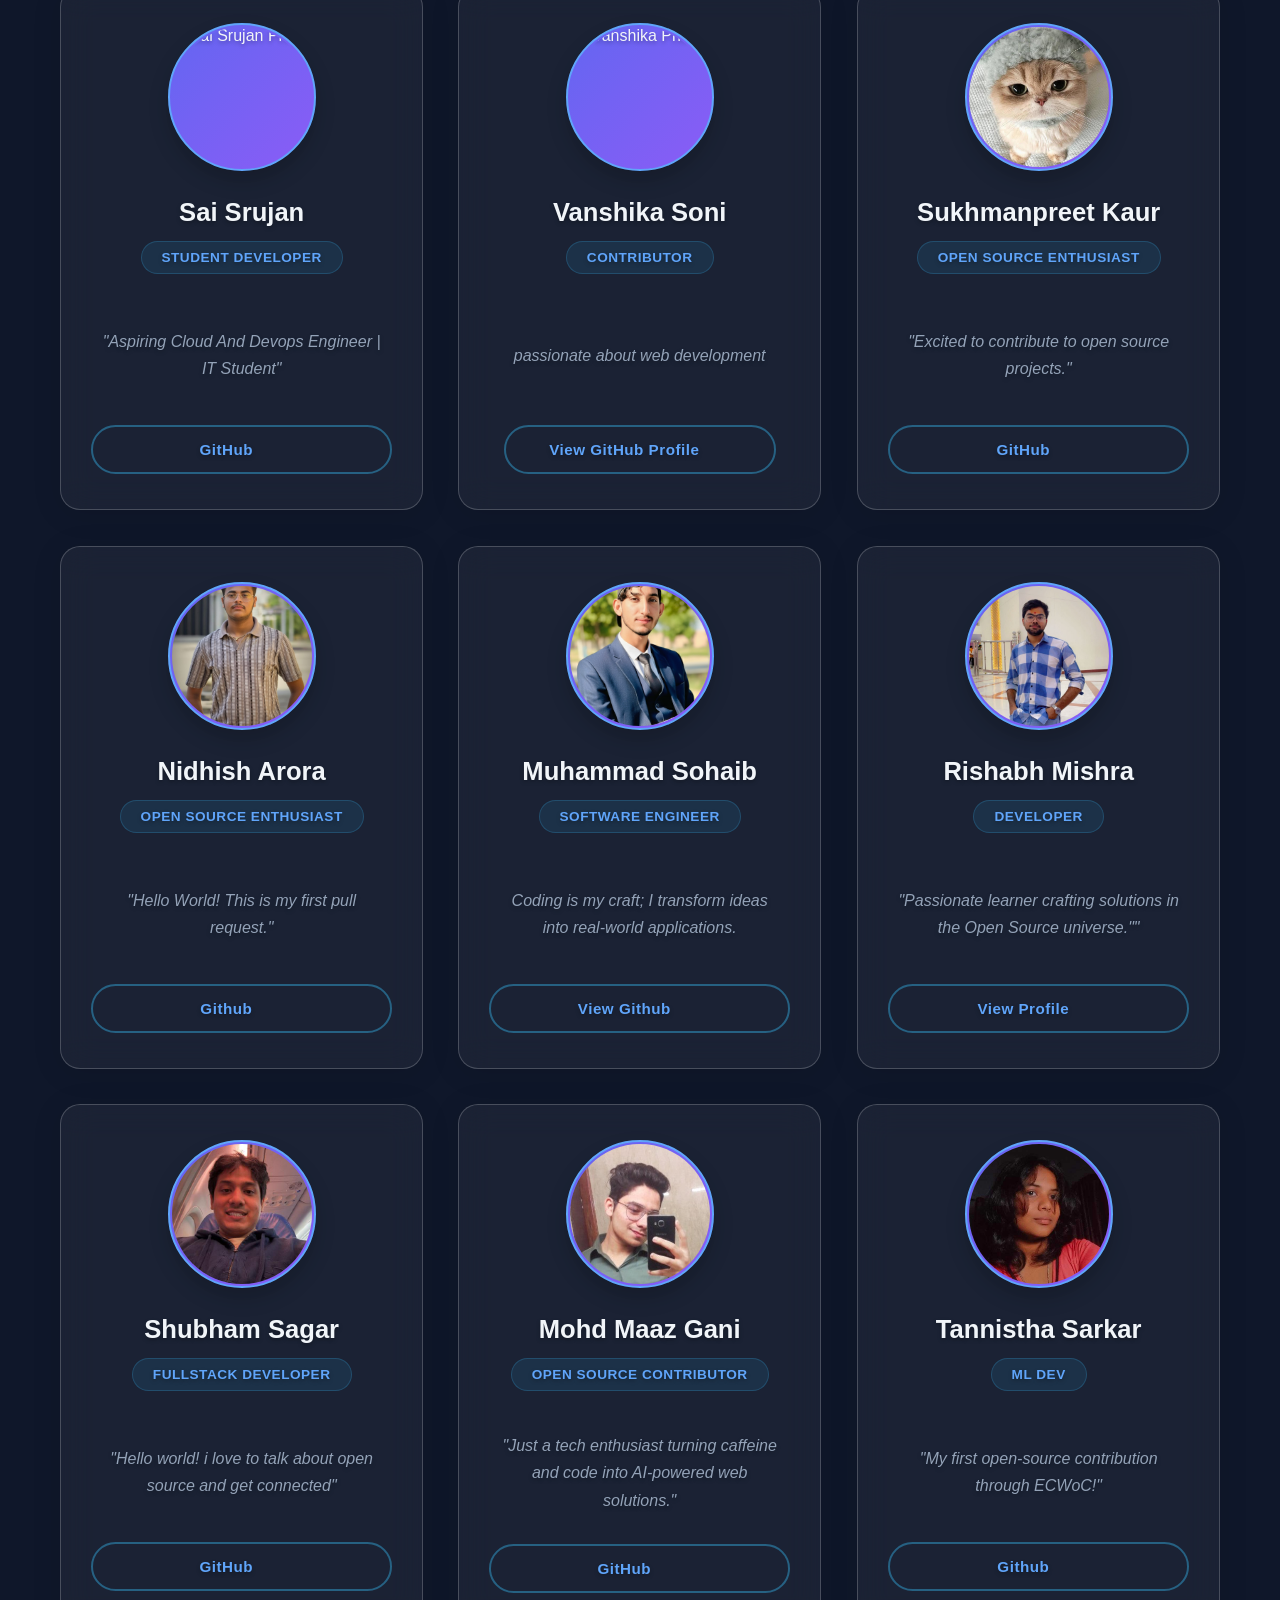
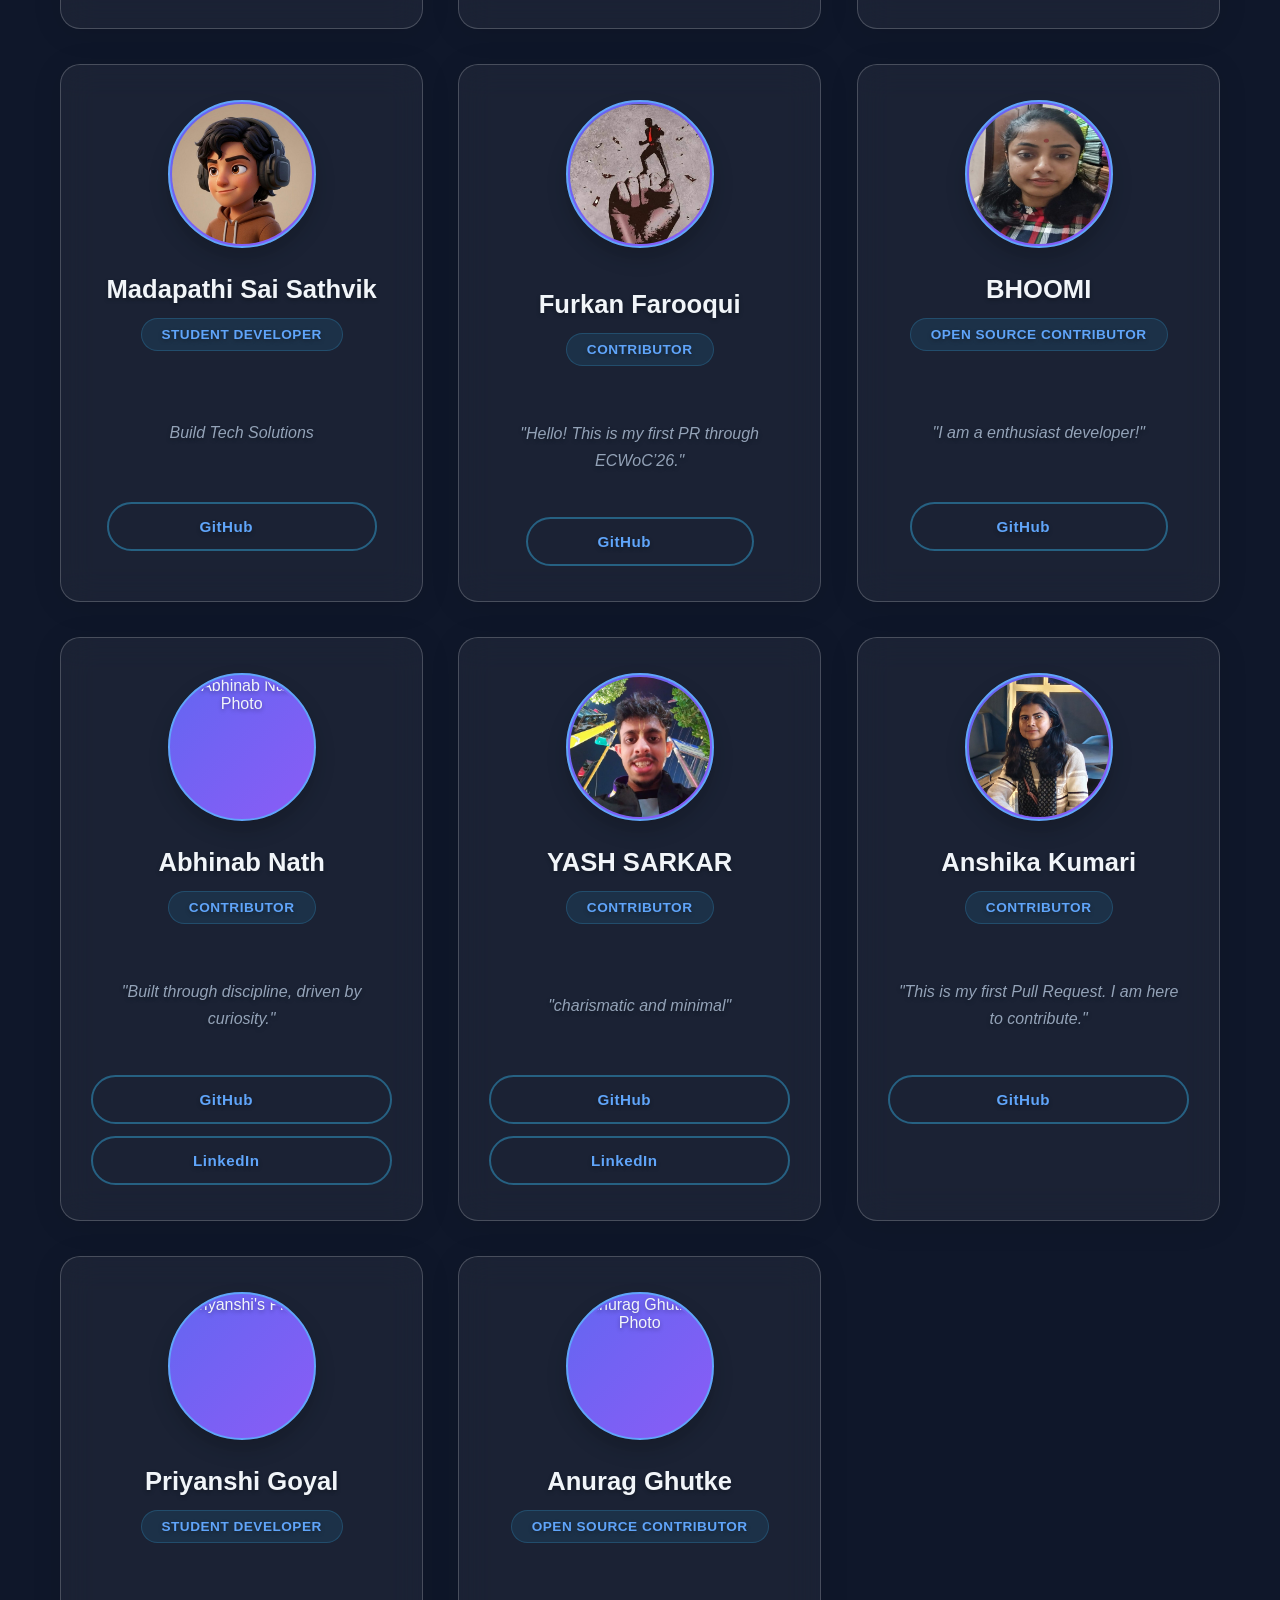
==== commit 7fe216cd: "Merge branch 'main' into text-diff-check" ====
--- a/index.html
+++ b/index.html
@@ -15,9 +15,16 @@
     <link rel="stylesheet" href="https://cdnjs.cloudflare.com/ajax/libs/font-awesome/6.4.0/css/all.min.css">
     <script src="https://unpkg.com/lucide@latest/dist/umd/lucide.js"></script>
 
+    <!-- Page-specific CSS -->
+    <style>
+      .page-home .nav-links a[href="index.html"] {
+        color:  #4fd1ff;
+        font-weight: 600;
+      }
+    </style>
 </head>
 
-<body data-theme="dark">
+<body data-theme="dark" class="page-home"></body>
 
     <div class="circle-container">
         <div class="circle"></div>
--- a/style.css
+++ b/style.css
@@ -4382,4 +4382,3 @@
   }
 }
 
-
